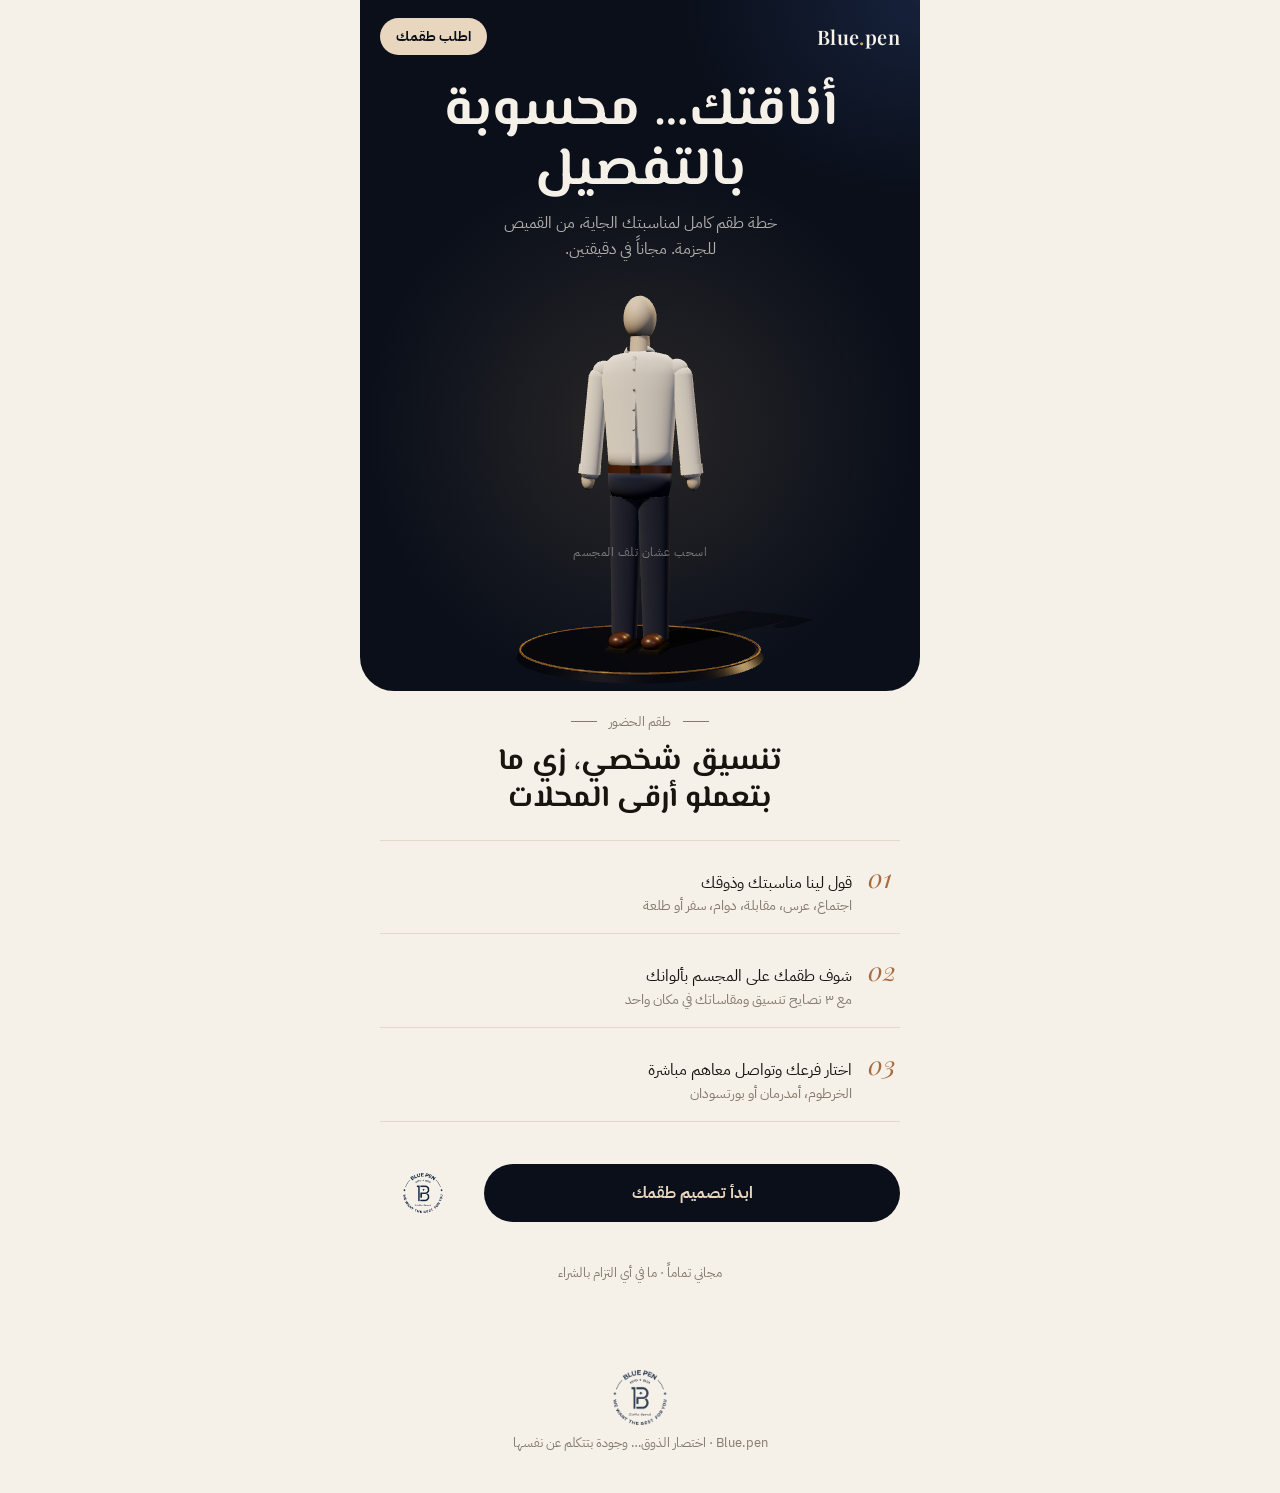
==== bluepen/index.html @ 659cc15a "bluepen: add «طقم الحضور» outfit-plan lead bot for Blue Pen Co-Authored-By: Claude Opus 5.5 <noreply" ====
<!doctype html>
<html lang="ar" dir="rtl">
<head>
<meta charset="utf-8">
<meta name="viewport" content="width=device-width,initial-scale=1,viewport-fit=cover">
<title>طقم الحضور من Blue.pen</title>
<meta name="description" content="خطة طقم كامل لمناسبتك من Blue.pen، مجاناً في دقيقتين">
<meta name="theme-color" content="#0A0F1A">
<style>
@font-face{font-family:'Messiri';font-weight:700;font-display:swap;src:url([data-uri]) format('woff2');unicode-range:U+0600-06FF,U+0750-077F,U+FB50-FDFF,U+FE70-FEFF,U+200C-200E,U+0660-0669}
@font-face{font-family:'Messiri';font-weight:700;font-display:swap;src:url([data-uri]) format('woff2');unicode-range:U+0000-00FF,U+2000-206F,U+20AC,U+2212}
@font-face{font-family:'Plex';font-weight:400;font-display:swap;src:url([data-uri]) format('woff2');unicode-range:U+0600-06FF,U+0750-077F,U+FB50-FDFF,U+FE70-FEFF,U+200C-200E,U+0660-0669}
@font-face{font-family:'Plex';font-weight:400;font-display:swap;src:url([data-uri]) format('woff2');unicode-range:U+0000-00FF,U+2000-206F,U+20AC,U+2212}
@font-face{font-family:'Plex';font-weight:700;font-display:swap;src:url([data-uri]) format('woff2');unicode-range:U+0600-06FF,U+0750-077F,U+FB50-FDFF,U+FE70-FEFF,U+200C-200E,U+0660-0669}
@font-face{font-family:'Plex';font-weight:700;font-display:swap;src:url([data-uri]) format('woff2');unicode-range:U+0000-00FF,U+2000-206F,U+20AC,U+2212}
@font-face{font-family:'Play';font-weight:400;font-display:swap;src:url([data-uri]) format('woff2');unicode-range:U+0000-00FF,U+2000-206F,U+20AC,U+2212}
@font-face{font-family:'Play';font-style:italic;font-weight:400;src:url([data-uri]) format('woff2')}
@font-face{font-family:'Play';font-weight:600;font-display:swap;src:url([data-uri]) format('woff2');unicode-range:U+0000-00FF,U+2000-206F,U+20AC,U+2212}
/* Layout: one centred column (max 560px). Dark midnight hero with a 3D mannequin breaking its bottom edge, ivory sections below. */
:root{
  --night:#0A0F1A; --night2:#121A2B; --ivory:#F5F0E8; --paper:#FBF8F3; --champ:#E9D6BF; --cognac:#A86B3D; --gold:#C8A46B;
  --text:#18140F; --muted:#857A6E; --line:#E3D9CB; --lineD:rgba(233,214,191,.16); --wa:#1E9E55;
  --disp:'Messiri','Play',serif; --latin:'Play',Georgia,serif; --body:'Plex',system-ui,sans-serif;
  color-scheme:light;
}
*{box-sizing:border-box;-webkit-tap-highlight-color:transparent}
html,body{margin:0;background:var(--ivory);color:var(--text);font-family:var(--body);font-size:16px;line-height:1.65}
body{min-height:100dvh}
button,input{font-family:inherit;color:inherit}
:focus-visible{outline:2px solid var(--gold);outline-offset:2px}
.wrap{max-width:560px;margin:0 auto;min-height:100dvh;background:var(--ivory);position:relative}
.gut{padding-left:max(20px,env(safe-area-inset-left,0px));padding-right:max(20px,env(safe-area-inset-right,0px))}
.wm{font-family:var(--latin);font-weight:600;letter-spacing:.4px;direction:ltr;display:inline-block}
.wm i{font-style:normal;color:var(--gold)}
.kick{font-family:var(--latin);font-size:11px;letter-spacing:5px;text-transform:uppercase;direction:ltr;color:var(--gold)}
.pill{border:0;border-radius:99px;padding:14px 26px;font-size:16px;font-weight:700;cursor:pointer;background:var(--champ);color:var(--night);transition:transform .15s,background .2s}
.pill:active{transform:scale(.98)}
.pill.dark{background:var(--night);color:var(--champ)}
.pill.line{background:transparent;border:1px solid currentColor}
.pill:disabled{opacity:.35}
/* landing */
.hero{background:var(--night);color:var(--ivory);border-radius:0 0 34px 34px;padding-top:calc(env(safe-area-inset-top,0px) + 18px);position:relative;overflow:visible;
  background-image:radial-gradient(70% 55% at 50% 62%,rgba(200,164,107,.16),transparent 70%),radial-gradient(60% 40% at 100% 0,#16213A,transparent 70%)}
.nav{display:flex;align-items:center;justify-content:space-between}
.nav .wm{font-size:20px;color:var(--ivory)}
.nav .pill{padding:8px 16px;font-size:13.5px}
.hero h1{font-family:var(--disp);font-weight:700;font-size:clamp(38px,11vw,54px);line-height:1.12;text-align:center;margin:26px 0 8px;text-wrap:balance}
.hero .sub{text-align:center;color:rgba(245,240,232,.7);margin:0 auto;max-width:30ch;font-size:15.5px}
.stage3d{height:430px;margin-bottom:-120px;position:relative}
.stage3d canvas{width:100%!important;height:100%!important;display:block;touch-action:pan-y}
.drag{position:absolute;bottom:128px;left:0;right:0;text-align:center;font-size:12px;color:rgba(245,240,232,.45);letter-spacing:.5px}
.after{padding-top:140px;padding-bottom:40px}
.lbl{display:flex;align-items:center;gap:12px;font-size:13px;color:var(--muted);justify-content:center}
.lbl::before,.lbl::after{content:"";width:26px;height:1px;background:currentColor}
.after h2{font-family:var(--disp);font-size:30px;line-height:1.25;text-align:center;margin:10px 0 22px;text-wrap:balance}
.steps{display:grid;gap:0;border-top:1px solid var(--line)}
.steps div{display:flex;gap:16px;align-items:baseline;padding:16px 2px;border-bottom:1px solid var(--line)}
.steps b{font-family:var(--latin);font-style:italic;font-weight:400;font-size:26px;color:var(--cognac);min-width:30px;direction:ltr}
.steps span{font-size:15.5px}
.steps small{display:block;color:var(--muted);font-size:13.5px}
.cta{display:flex;align-items:center;gap:18px;margin-top:28px}
.cta .pill{flex:1;padding:17px}
.badge{width:86px;height:86px;flex:none;position:relative}
.badge svg{width:100%;height:100%;animation:spin 24s linear infinite}
.badge img{position:absolute;inset:23px;width:40px;height:40px}
@keyframes spin{to{transform:rotate(360deg)}}
.branches-line{text-align:center;color:var(--muted);font-size:13px;margin-top:26px}
/* quiz */
.qtop{position:sticky;top:0;z-index:5;background:var(--ivory);padding-top:calc(env(safe-area-inset-top,0px) + 14px);padding-bottom:12px}
.qtop .row1{display:flex;justify-content:space-between;align-items:center}
.qtop .wm{font-size:18px}
.count{font-family:var(--latin);font-size:13px;color:var(--muted);direction:ltr;letter-spacing:1px}
.hair{height:1px;background:var(--line);margin-top:12px;position:relative}
.hair i{position:absolute;inset:0 0 0 auto;width:0;background:var(--night);transition:width .4s ease;height:1px}
.qbody{padding-top:26px;padding-bottom:150px;animation:in .35s ease}
@keyframes in{from{opacity:0;transform:translateY(10px)}to{opacity:1;transform:none}}
.stg{font-size:12.5px;letter-spacing:.5px;color:var(--cognac);font-weight:700}
.q{font-family:var(--disp);font-size:29px;line-height:1.3;margin:6px 0 6px;text-wrap:balance}
.hint{color:var(--muted);font-size:14.5px;margin:0 0 20px}
.opts{display:grid;gap:10px}
.opts.g2{grid-template-columns:1fr 1fr}
.opts.g3{grid-template-columns:repeat(3,1fr)}
.opt{background:var(--paper);border:1px solid var(--line);border-radius:14px;padding:15px 16px;text-align:right;font-size:16px;cursor:pointer;display:flex;align-items:center;gap:12px;min-height:56px;transition:background .15s,border-color .15s,color .15s}
.opt small{display:block;font-size:12.5px;color:var(--muted)}
.opt.c{justify-content:center;text-align:center;font-weight:600;padding:13px 8px;direction:ltr}
.opt.c.ar{direction:rtl}
.opt .chk{margin-inline-start:auto;width:18px;height:18px;border-radius:50%;border:1px solid var(--line);flex:none}
.opt.sel{background:var(--night);border-color:var(--night);color:var(--ivory)}
.opt.sel small{color:var(--champ)}
.opt.sel .chk{border-color:var(--gold);background:radial-gradient(circle,var(--gold) 45%,transparent 50%)}
.sw{width:26px;height:26px;border-radius:50%;box-shadow:inset 0 0 0 1px rgba(0,0,0,.12);flex:none}
.field{display:grid;gap:6px;margin-bottom:14px}
.field label{font-size:13.5px;color:var(--muted)}
input.t{width:100%;font-size:18px;padding:15px 16px;border-radius:14px;border:1px solid var(--line);background:var(--paper);outline:none}
input.t:focus{border-color:var(--night)}
input.t[dir=ltr]{text-align:left}
.err{color:#B3412B;font-size:13.5px;min-height:22px;margin-top:4px}
.skip{background:none;border:0;color:var(--muted);text-decoration:underline;font-size:14px;cursor:pointer;padding:6px 0}
.bar{position:fixed;bottom:0;left:0;right:0;z-index:6;background:linear-gradient(180deg,rgba(245,240,232,0),var(--ivory) 35%);padding-top:22px;padding-bottom:calc(16px + env(safe-area-inset-bottom,0px))}
.bar .in{max-width:520px;margin:0 auto;display:flex;gap:10px}
.bar .pill{flex:1}
.bar .back{flex:0 0 56px;padding:0;font-size:20px;background:transparent;border:1px solid var(--line);color:var(--text)}
/* result */
.rhero{background:var(--night);color:var(--ivory);border-radius:0 0 34px 34px;padding-top:calc(env(safe-area-inset-top,0px) + 18px);padding-bottom:26px;
  background-image:radial-gradient(70% 50% at 50% 55%,rgba(200,164,107,.16),transparent 70%)}
.rhero h2{font-family:var(--disp);font-size:31px;line-height:1.25;text-align:center;margin:18px 0 0;text-wrap:balance}
.rhero .for{text-align:center;color:rgba(245,240,232,.6);font-size:14px;margin-top:6px}
.rhero .stage3d{height:420px;margin:0}
.pal{display:flex;flex-wrap:wrap;justify-content:center;gap:8px}
.pal span{display:flex;align-items:center;gap:8px;border:1px solid var(--lineD);border-radius:99px;padding:5px 12px 5px 6px;font-size:13px;color:var(--champ)}
.pal .sw{width:18px;height:18px}
.sec{padding-top:30px}
.sec h3{font-family:var(--disp);font-size:22px;margin:0 0 12px;display:flex;align-items:baseline;gap:10px}
.sec h3 em{font-family:var(--latin);font-style:italic;font-weight:400;color:var(--cognac);font-size:18px;direction:ltr}
.tips{list-style:none;margin:0;padding:0;border-top:1px solid var(--line)}
.tips li{padding:14px 0;border-bottom:1px solid var(--line);font-size:15.5px}
.sizes{display:grid;grid-template-columns:repeat(3,1fr);border:1px solid var(--line);border-radius:16px;overflow:hidden;background:var(--paper)}
.sizes div{padding:14px 6px;text-align:center;font-size:12.5px;color:var(--muted)}
.sizes div+div{border-inline-start:1px solid var(--line)}
.sizes b{display:block;font-family:var(--latin);font-size:24px;color:var(--text);direction:ltr;font-weight:600}
.items .r{display:flex;align-items:center;gap:12px;padding:13px 0;border-bottom:1px solid var(--line)}
.items .nm{flex:1;min-width:0;font-weight:600}
.items .nm small{display:block;color:var(--muted);font-weight:400;font-size:13px}
.step{display:flex;align-items:center;gap:4px}
.step button{width:34px;height:34px;border-radius:50%;border:1px solid var(--line);background:var(--paper);font-size:18px;cursor:pointer;line-height:1}
.step output{min-width:26px;text-align:center;font-family:var(--latin);font-size:18px;font-weight:600}
.note{font-size:13.5px;color:var(--muted);margin-top:12px}
.br{display:grid;gap:12px}
.bcard{background:var(--night);color:var(--ivory);border-radius:22px;padding:20px;position:relative;overflow:hidden;
  background-image:radial-gradient(70% 90% at 0 100%,rgba(200,164,107,.13),transparent 70%)}
.bcard .tag{position:absolute;top:18px;left:18px;font-size:11.5px;color:var(--night);background:var(--champ);border-radius:99px;padding:2px 10px;font-weight:700}
.bcard .k{text-align:right;font-family:var(--latin);font-size:10.5px;letter-spacing:4px;color:var(--gold);direction:ltr;text-transform:uppercase}
.bcard h4{font-family:var(--disp);font-size:23px;margin:4px 0 2px}
.bcard p{margin:0 0 14px;color:rgba(245,240,232,.62);font-size:13.5px}
.bcard .acts{display:flex;gap:8px}
.bcard a{flex:1;text-align:center;text-decoration:none;border-radius:99px;padding:12px 10px;font-weight:700;font-size:14.5px}
.bcard a.w{background:var(--champ);color:var(--night)}
.bcard a.c{border:1px solid var(--lineD);color:var(--champ);flex:0 0 auto;padding:12px 18px;direction:ltr}
.saved{font-size:13px;color:var(--wa);text-align:center;margin-top:10px;min-height:20px}
.foot{text-align:center;padding:34px 0 40px;color:var(--muted);font-size:12.5px}
.foot img{width:54px;display:block;margin:0 auto 8px;opacity:.85}
@media (prefers-reduced-motion:reduce){.badge svg{animation:none}.qbody{animation:none}}
</style>
</head>
<body>
<div class="wrap" id="app"></div>
<div class="bar gut" id="bar" hidden><div class="in"><button class="pill back" id="back" aria-label="رجوع">→</button><button class="pill dark" id="next">التالي</button></div></div>
<script>console.warn('Scripts "build/three.js" and "build/three.min.js" are deprecated with r150+, and will be removed with r160. Please use ES Modules or alternatives: https://threejs.org/docs/index.html#manual/en/introduction/Installation'),
/**
 * @license
 * Copyright 2010-2023 Three.js Authors
 * SPDX-License-Identifier: MIT
 */
function(t,e){"object"==typeof exports&&"undefined"!=typeof module?e(exports):"function"==typeof define&&define.amd?define(["exports"],e):e((t="undefined"!=typeof globalThis?globalThis:t||self).THREE={})}(this,(function(t){"use strict";const e="160",n=1,i=2,r=3,s=0,a=1,o=100,l=204,c=205,h=0,u=1,d=2,p=0,m=1,f=2,g=3,_=4,v=5,x=6,y="attached",M="detached",S=300,b=301,T=302,E=303,w=304,A=306,R=1e3,C=1001,L=1002,P=1003,I=1004,U=1005,D=1006,N=1007,O=1008,F=1009,B=1012,z=1013,G=1014,H=1015,V=1016,k=1017,W=1018,X=1020,j=1023,q=1026,Y=1027,Z=1029,J=1031,K=1033,$=33776,Q=33777,tt=33778,et=33779,nt=35840,it=35841,rt=35842,st=35843,at=36196,ot=37492,lt=37496,ct=37808,ht=37809,ut=37810,dt=37811,pt=37812,mt=37813,ft=37814,gt=37815,_t=37816,vt=37817,xt=37818,yt=37819,Mt=37820,St=37821,bt=36492,Tt=36494,Et=36495,wt=36284,At=36285,Rt=36286,Ct=2300,Lt=2301,Pt=2302,It=2400,Ut=2401,Dt=2402,Nt=2500,Ot=2501,Ft=3e3,Bt=3001,zt="",Gt="srgb",Ht="srgb-linear",Vt="display-p3",kt="display-p3-linear",Wt="linear",Xt="srgb",jt="rec709",qt="p3",Yt=7680,Zt=35044,Jt="300 es",Kt=1035,$t=2e3,Qt=2001;class te{addEventListener(t,e){void 0===this._listeners&&(this._listeners={});const n=this._listeners;void 0===n[t]&&(n[t]=[]),-1===n[t].indexOf(e)&&n[t].push(e)}hasEventListener(t,e){if(void 0===this._listeners)return!1;const n=this._listeners;return void 0!==n[t]&&-1!==n[t].indexOf(e)}removeEventListener(t,e){if(void 0===this._listeners)return;const n=this._listeners[t];if(void 0!==n){const t=n.indexOf(e);-1!==t&&n.splice(t,1)}}dispatchEvent(t){if(void 0===this._listeners)return;const e=this._listeners[t.type];if(void 0!==e){t.target=this;const n=e.slice(0);for(let e=0,i=n.length;e<i;e++)n[e].call(this,t);t.target=null}}}const ee=["00","01","02","03","04","05","06","07","08","09","0a","0b","0c","0d","0e","0f","10","11","12","13","14","15","16","17","18","19","1a","1b","1c","1d","1e","1f","20","21","22","23","24","25","26","27","28","29","2a","2b","2c","2d","2e","2f","30","31","32","33","34","35","36","37","38","39","3a","3b","3c","3d","3e","3f","40","41","42","43","44","45","46","47","48","49","4a","4b","4c","4d","4e","4f","50","51","52","53","54","55","56","57","58","59","5a","5b","5c","5d","5e","5f","60","61","62","63","64","65","66","67","68","69","6a","6b","6c","6d","6e","6f","70","71","72","73","74","75","76","77","78","79","7a","7b","7c","7d","7e","7f","80","81","82","83","84","85","86","87","88","89","8a","8b","8c","8d","8e","8f","90","91","92","93","94","95","96","97","98","99","9a","9b","9c","9d","9e","9f","a0","a1","a2","a3","a4","a5","a6","a7","a8","a9","aa","ab","ac","ad","ae","af","b0","b1","b2","b3","b4","b5","b6","b7","b8","b9","ba","bb","bc","bd","be","bf","c0","c1","c2","c3","c4","c5","c6","c7","c8","c9","ca","cb","cc","cd","ce","cf","d0","d1","d2","d3","d4","d5","d6","d7","d8","d9","da","db","dc","dd","de","df","e0","e1","e2","e3","e4","e5","e6","e7","e8","e9","ea","eb","ec","ed","ee","ef","f0","f1","f2","f3","f4","f5","f6","f7","f8","f9","fa","fb","fc","fd","fe","ff"];let ne=1234567;const ie=Math.PI/180,re=180/Math.PI;function se(){const t=4294967295*Math.random()|0,e=4294967295*Math.random()|0,n=4294967295*Math.random()|0,i=4294967295*Math.random()|0;return(ee[255&t]+ee[t>>8&255]+ee[t>>16&255]+ee[t>>24&255]+"-"+ee[255&e]+ee[e>>8&255]+"-"+ee[e>>16&15|64]+ee[e>>24&255]+"-"+ee[63&n|128]+ee[n>>8&255]+"-"+ee[n>>16&255]+ee[n>>24&255]+ee[255&i]+ee[i>>8&255]+ee[i>>16&255]+ee[i>>24&255]).toLowerCase()}function ae(t,e,n){return Math.max(e,Math.min(n,t))}function oe(t,e){return(t%e+e)%e}function le(t,e,n){return(1-n)*t+n*e}function ce(t){return 0==(t&t-1)&&0!==t}function he(t){return Math.pow(2,Math.floor(Math.log(t)/Math.LN2))}function ue(t,e){switch(e.constructor){case Float32Array:return t;case Uint32Array:return t/4294967295;case Uint16Array:return t/65535;case Uint8Array:return t/255;case Int32Array:return Math.max(t/2147483647,-1);case Int16Array:return Math.max(t/32767,-1);case Int8Array:return Math.max(t/127,-1);default:throw new Error("Invalid component type.")}}function de(t,e){switch(e.constructor){case Float32Array:return t;case Uint32Array:return Math.round(4294967295*t);case Uint16Array:return Math.round(65535*t);case Uint8Array:return Math.round(255*t);case Int32Array:return Math.round(2147483647*t);case Int16Array:return Math.round(32767*t);case Int8Array:return Math.round(127*t);default:throw new Error("Invalid component type.")}}const pe={DEG2RAD:ie,RAD2DEG:re,generateUUID:se,clamp:ae,euclideanModulo:oe,mapLinear:function(t,e,n,i,r){return i+(t-e)*(r-i)/(n-e)},inverseLerp:function(t,e,n){return t!==e?(n-t)/(e-t):0},lerp:le,damp:function(t,e,n,i){return le(t,e,1-Math.exp(-n*i))},pingpong:function(t,e=1){return e-Math.abs(oe(t,2*e)-e)},smoothstep:function(t,e,n){return t<=e?0:t>=n?1:(t=(t-e)/(n-e))*t*(3-2*t)},smootherstep:function(t,e,n){return t<=e?0:t>=n?1:(t=(t-e)/(n-e))*t*t*(t*(6*t-15)+10)},randInt:function(t,e){return t+Math.floor(Math.random()*(e-t+1))},randFloat:function(t,e){return t+Math.random()*(e-t)},randFloatSpread:function(t){return t*(.5-Math.random())},seededRandom:function(t){void 0!==t&&(ne=t);let e=ne+=1831565813;return e=Math.imul(e^e>>>15,1|e),e^=e+Math.imul(e^e>>>7,61|e),((e^e>>>14)>>>0)/4294967296},degToRad:function(t){return t*ie},radToDeg:function(t){return t*re},isPowerOfTwo:ce,ceilPowerOfTwo:function(t){return Math.pow(2,Math.ceil(Math.log(t)/Math.LN2))},floorPowerOfTwo:he,setQuaternionFromProperEuler:function(t,e,n,i,r){const s=Math.cos,a=Math.sin,o=s(n/2),l=a(n/2),c=s((e+i)/2),h=a((e+i)/2),u=s((e-i)/2),d=a((e-i)/2),p=s((i-e)/2),m=a((i-e)/2);switch(r){case"XYX":t.set(o*h,l*u,l*d,o*c);break;case"YZY":t.set(l*d,o*h,l*u,o*c);break;case"ZXZ":t.set(l*u,l*d,o*h,o*c);break;case"XZX":t.set(o*h,l*m,l*p,o*c);break;case"YXY":t.set(l*p,o*h,l*m,o*c);break;case"ZYZ":t.set(l*m,l*p,o*h,o*c);break;default:console.warn("THREE.MathUtils: .setQuaternionFromProperEuler() encountered an unknown order: "+r)}},normalize:de,denormalize:ue};class me{constructor(t=0,e=0){me.prototype.isVector2=!0,this.x=t,this.y=e}get width(){return this.x}set width(t){this.x=t}get height(){return this.y}set height(t){this.y=t}set(t,e){return this.x=t,this.y=e,this}setScalar(t){return this.x=t,this.y=t,this}setX(t){return this.x=t,this}setY(t){return this.y=t,this}setComponent(t,e){switch(t){case 0:this.x=e;break;case 1:this.y=e;break;default:throw new Error("index is out of range: "+t)}return this}getComponent(t){switch(t){case 0:return this.x;case 1:return this.y;default:throw new Error("index is out of range: "+t)}}clone(){return new this.constructor(this.x,this.y)}copy(t){return this.x=t.x,this.y=t.y,this}add(t){return this.x+=t.x,this.y+=t.y,this}addScalar(t){return this.x+=t,this.y+=t,this}addVectors(t,e){return this.x=t.x+e.x,this.y=t.y+e.y,this}addScaledVector(t,e){return this.x+=t.x*e,this.y+=t.y*e,this}sub(t){return this.x-=t.x,this.y-=t.y,this}subScalar(t){return this.x-=t,this.y-=t,this}subVectors(t,e){return this.x=t.x-e.x,this.y=t.y-e.y,this}multiply(t){return this.x*=t.x,this.y*=t.y,this}multiplyScalar(t){return this.x*=t,this.y*=t,this}divide(t){return this.x/=t.x,this.y/=t.y,this}divideScalar(t){return this.multiplyScalar(1/t)}applyMatrix3(t){const e=this.x,n=this.y,i=t.elements;return this.x=i[0]*e+i[3]*n+i[6],this.y=i[1]*e+i[4]*n+i[7],this}min(t){return this.x=Math.min(this.x,t.x),this.y=Math.min(this.y,t.y),this}max(t){return this.x=Math.max(this.x,t.x),this.y=Math.max(this.y,t.y),this}clamp(t,e){return this.x=Math.max(t.x,Math.min(e.x,this.x)),this.y=Math.max(t.y,Math.min(e.y,this.y)),this}clampScalar(t,e){return this.x=Math.max(t,Math.min(e,this.x)),this.y=Math.max(t,Math.min(e,this.y)),this}clampLength(t,e){const n=this.length();return this.divideScalar(n||1).multiplyScalar(Math.max(t,Math.min(e,n)))}floor(){return this.x=Math.floor(this.x),this.y=Math.floor(this.y),this}ceil(){return this.x=Math.ceil(this.x),this.y=Math.ceil(this.y),this}round(){return this.x=Math.round(this.x),this.y=Math.round(this.y),this}roundToZero(){return this.x=Math.trunc(this.x),this.y=Math.trunc(this.y),this}negate(){return this.x=-this.x,this.y=-this.y,this}dot(t){return this.x*t.x+this.y*t.y}cross(t){return this.x*t.y-this.y*t.x}lengthSq(){return this.x*this.x+this.y*this.y}length(){return Math.sqrt(this.x*this.x+this.y*this.y)}manhattanLength(){return Math.abs(this.x)+Math.abs(this.y)}normalize(){return this.divideScalar(this.length()||1)}angle(){return Math.atan2(-this.y,-this.x)+Math.PI}angleTo(t){const e=Math.sqrt(this.lengthSq()*t.lengthSq());if(0===e)return Math.PI/2;const n=this.dot(t)/e;return Math.acos(ae(n,-1,1))}distanceTo(t){return Math.sqrt(this.distanceToSquared(t))}distanceToSquared(t){const e=this.x-t.x,n=this.y-t.y;return e*e+n*n}manhattanDistanceTo(t){return Math.abs(this.x-t.x)+Math.abs(this.y-t.y)}setLength(t){return this.normalize().multiplyScalar(t)}lerp(t,e){return this.x+=(t.x-this.x)*e,this.y+=(t.y-this.y)*e,this}lerpVectors(t,e,n){return this.x=t.x+(e.x-t.x)*n,this.y=t.y+(e.y-t.y)*n,this}equals(t){return t.x===this.x&&t.y===this.y}fromArray(t,e=0){return this.x=t[e],this.y=t[e+1],this}toArray(t=[],e=0){return t[e]=this.x,t[e+1]=this.y,t}fromBufferAttribute(t,e){return this.x=t.getX(e),this.y=t.getY(e),this}rotateAround(t,e){const n=Math.cos(e),i=Math.sin(e),r=this.x-t.x,s=this.y-t.y;return this.x=r*n-s*i+t.x,this.y=r*i+s*n+t.y,this}random(){return this.x=Math.random(),this.y=Math.random(),this}*[Symbol.iterator](){yield this.x,yield this.y}}class fe{constructor(t,e,n,i,r,s,a,o,l){fe.prototype.isMatrix3=!0,this.elements=[1,0,0,0,1,0,0,0,1],void 0!==t&&this.set(t,e,n,i,r,s,a,o,l)}set(t,e,n,i,r,s,a,o,l){const c=this.elements;return c[0]=t,c[1]=i,c[2]=a,c[3]=e,c[4]=r,c[5]=o,c[6]=n,c[7]=s,c[8]=l,this}identity(){return this.set(1,0,0,0,1,0,0,0,1),this}copy(t){const e=this.elements,n=t.elements;return e[0]=n[0],e[1]=n[1],e[2]=n[2],e[3]=n[3],e[4]=n[4],e[5]=n[5],e[6]=n[6],e[7]=n[7],e[8]=n[8],this}extractBasis(t,e,n){return t.setFromMatrix3Column(this,0),e.setFromMatrix3Column(this,1),n.setFromMatrix3Column(this,2),this}setFromMatrix4(t){const e=t.elements;return this.set(e[0],e[4],e[8],e[1],e[5],e[9],e[2],e[6],e[10]),this}multiply(t){return this.multiplyMatrices(this,t)}premultiply(t){return this.multiplyMatrices(t,this)}multiplyMatrices(t,e){const n=t.elements,i=e.elements,r=this.elements,s=n[0],a=n[3],o=n[6],l=n[1],c=n[4],h=n[7],u=n[2],d=n[5],p=n[8],m=i[0],f=i[3],g=i[6],_=i[1],v=i[4],x=i[7],y=i[2],M=i[5],S=i[8];return r[0]=s*m+a*_+o*y,r[3]=s*f+a*v+o*M,r[6]=s*g+a*x+o*S,r[1]=l*m+c*_+h*y,r[4]=l*f+c*v+h*M,r[7]=l*g+c*x+h*S,r[2]=u*m+d*_+p*y,r[5]=u*f+d*v+p*M,r[8]=u*g+d*x+p*S,this}multiplyScalar(t){const e=this.elements;return e[0]*=t,e[3]*=t,e[6]*=t,e[1]*=t,e[4]*=t,e[7]*=t,e[2]*=t,e[5]*=t,e[8]*=t,this}determinant(){const t=this.elements,e=t[0],n=t[1],i=t[2],r=t[3],s=t[4],a=t[5],o=t[6],l=t[7],c=t[8];return e*s*c-e*a*l-n*r*c+n*a*o+i*r*l-i*s*o}invert(){const t=this.elements,e=t[0],n=t[1],i=t[2],r=t[3],s=t[4],a=t[5],o=t[6],l=t[7],c=t[8],h=c*s-a*l,u=a*o-c*r,d=l*r-s*o,p=e*h+n*u+i*d;if(0===p)return this.set(0,0,0,0,0,0,0,0,0);const m=1/p;return t[0]=h*m,t[1]=(i*l-c*n)*m,t[2]=(a*n-i*s)*m,t[3]=u*m,t[4]=(c*e-i*o)*m,t[5]=(i*r-a*e)*m,t[6]=d*m,t[7]=(n*o-l*e)*m,t[8]=(s*e-n*r)*m,this}transpose(){let t;const e=this.elements;return t=e[1],e[1]=e[3],e[3]=t,t=e[2],e[2]=e[6],e[6]=t,t=e[5],e[5]=e[7],e[7]=t,this}getNormalMatrix(t){return this.setFromMatrix4(t).invert().transpose()}transposeIntoArray(t){const e=this.elements;return t[0]=e[0],t[1]=e[3],t[2]=e[6],t[3]=e[1],t[4]=e[4],t[5]=e[7],t[6]=e[2],t[7]=e[5],t[8]=e[8],this}setUvTransform(t,e,n,i,r,s,a){const o=Math.cos(r),l=Math.sin(r);return this.set(n*o,n*l,-n*(o*s+l*a)+s+t,-i*l,i*o,-i*(-l*s+o*a)+a+e,0,0,1),this}scale(t,e){return this.premultiply(ge.makeScale(t,e)),this}rotate(t){return this.premultiply(ge.makeRotation(-t)),this}translate(t,e){return this.premultiply(ge.makeTranslation(t,e)),this}makeTranslation(t,e){return t.isVector2?this.set(1,0,t.x,0,1,t.y,0,0,1):this.set(1,0,t,0,1,e,0,0,1),this}makeRotation(t){const e=Math.cos(t),n=Math.sin(t);return this.set(e,-n,0,n,e,0,0,0,1),this}makeScale(t,e){return this.set(t,0,0,0,e,0,0,0,1),this}equals(t){const e=this.elements,n=t.elements;for(let t=0;t<9;t++)if(e[t]!==n[t])return!1;return!0}fromArray(t,e=0){for(let n=0;n<9;n++)this.elements[n]=t[n+e];return this}toArray(t=[],e=0){const n=this.elements;return t[e]=n[0],t[e+1]=n[1],t[e+2]=n[2],t[e+3]=n[3],t[e+4]=n[4],t[e+5]=n[5],t[e+6]=n[6],t[e+7]=n[7],t[e+8]=n[8],t}clone(){return(new this.constructor).fromArray(this.elements)}}const ge=new fe;function _e(t){for(let e=t.length-1;e>=0;--e)if(t[e]>=65535)return!0;return!1}const ve={Int8Array:Int8Array,Uint8Array:Uint8Array,Uint8ClampedArray:Uint8ClampedArray,Int16Array:Int16Array,Uint16Array:Uint16Array,Int32Array:Int32Array,Uint32Array:Uint32Array,Float32Array:Float32Array,Float64Array:Float64Array};function xe(t,e){return new ve[t](e)}function ye(t){return document.createElementNS("http://www.w3.org/1999/xhtml",t)}function Me(){const t=ye("canvas");return t.style.display="block",t}const Se={};function be(t){t in Se||(Se[t]=!0,console.warn(t))}const Te=(new fe).set(.8224621,.177538,0,.0331941,.9668058,0,.0170827,.0723974,.9105199),Ee=(new fe).set(1.2249401,-.2249404,0,-.0420569,1.0420571,0,-.0196376,-.0786361,1.0982735),we={[Ht]:{transfer:Wt,primaries:jt,toReference:t=>t,fromReference:t=>t},[Gt]:{transfer:Xt,primaries:jt,toReference:t=>t.convertSRGBToLinear(),fromReference:t=>t.convertLinearToSRGB()},[kt]:{transfer:Wt,primaries:qt,toReference:t=>t.applyMatrix3(Ee),fromReference:t=>t.applyMatrix3(Te)},[Vt]:{transfer:Xt,primaries:qt,toReference:t=>t.convertSRGBToLinear().applyMatrix3(Ee),fromReference:t=>t.applyMatrix3(Te).convertLinearToSRGB()}},Ae=new Set([Ht,kt]),Re={enabled:!0,_workingColorSpace:Ht,get workingColorSpace(){return this._workingColorSpace},set workingColorSpace(t){if(!Ae.has(t))throw new Error(`Unsupported working color space, "${t}".`);this._workingColorSpace=t},convert:function(t,e,n){if(!1===this.enabled||e===n||!e||!n)return t;const i=we[e].toReference;return(0,we[n].fromReference)(i(t))},fromWorkingColorSpace:function(t,e){return this.convert(t,this._workingColorSpace,e)},toWorkingColorSpace:function(t,e){return this.convert(t,e,this._workingColorSpace)},getPrimaries:function(t){return we[t].primaries},getTransfer:function(t){return t===zt?Wt:we[t].transfer}};function Ce(t){return t<.04045?.0773993808*t:Math.pow(.9478672986*t+.0521327014,2.4)}function Le(t){return t<.0031308?12.92*t:1.055*Math.pow(t,.41666)-.055}let Pe;class Ie{static getDataURL(t){if(/^data:/i.test(t.src))return t.src;if("undefined"==typeof HTMLCanvasElement)return t.src;let e;if(t instanceof HTMLCanvasElement)e=t;else{void 0===Pe&&(Pe=ye("canvas")),Pe.width=t.width,Pe.height=t.height;const n=Pe.getContext("2d");t instanceof ImageData?n.putImageData(t,0,0):n.drawImage(t,0,0,t.width,t.height),e=Pe}return e.width>2048||e.height>2048?(console.warn("THREE.ImageUtils.getDataURL: Image converted to jpg for performance reasons",t),e.toDataURL("image/jpeg",.6)):e.toDataURL("image/png")}static sRGBToLinear(t){if("undefined"!=typeof HTMLImageElement&&t instanceof HTMLImageElement||"undefined"!=typeof HTMLCanvasElement&&t instanceof HTMLCanvasElement||"undefined"!=typeof ImageBitmap&&t instanceof ImageBitmap){const e=ye("canvas");e.width=t.width,e.height=t.height;const n=e.getContext("2d");n.drawImage(t,0,0,t.width,t.height);const i=n.getImageData(0,0,t.width,t.height),r=i.data;for(let t=0;t<r.length;t++)r[t]=255*Ce(r[t]/255);return n.putImageData(i,0,0),e}if(t.data){const e=t.data.slice(0);for(let t=0;t<e.length;t++)e instanceof Uint8Array||e instanceof Uint8ClampedArray?e[t]=Math.floor(255*Ce(e[t]/255)):e[t]=Ce(e[t]);return{data:e,width:t.width,height:t.height}}return console.warn("THREE.ImageUtils.sRGBToLinear(): Unsupported image type. No color space conversion applied."),t}}let Ue=0;class De{constructor(t=null){this.isSource=!0,Object.defineProperty(this,"id",{value:Ue++}),this.uuid=se(),this.data=t,this.version=0}set needsUpdate(t){!0===t&&this.version++}toJSON(t){const e=void 0===t||"string"==typeof t;if(!e&&void 0!==t.images[this.uuid])return t.images[this.uuid];const n={uuid:this.uuid,url:""},i=this.data;if(null!==i){let t;if(Array.isArray(i)){t=[];for(let e=0,n=i.length;e<n;e++)i[e].isDataTexture?t.push(Ne(i[e].image)):t.push(Ne(i[e]))}else t=Ne(i);n.url=t}return e||(t.images[this.uuid]=n),n}}function Ne(t){return"undefined"!=typeof HTMLImageElement&&t instanceof HTMLImageElement||"undefined"!=typeof HTMLCanvasElement&&t instanceof HTMLCanvasElement||"undefined"!=typeof ImageBitmap&&t instanceof ImageBitmap?Ie.getDataURL(t):t.data?{data:Array.from(t.data),width:t.width,height:t.height,type:t.data.constructor.name}:(console.warn("THREE.Texture: Unable to serialize Texture."),{})}let Oe=0;class Fe extends te{constructor(t=Fe.DEFAULT_IMAGE,e=Fe.DEFAULT_MAPPING,n=1001,i=1001,r=1006,s=1008,a=1023,o=1009,l=Fe.DEFAULT_ANISOTROPY,c=""){super(),this.isTexture=!0,Object.defineProperty(this,"id",{value:Oe++}),this.uuid=se(),this.name="",this.source=new De(t),this.mipmaps=[],this.mapping=e,this.channel=0,this.wrapS=n,this.wrapT=i,this.magFilter=r,this.minFilter=s,this.anisotropy=l,this.format=a,this.internalFormat=null,this.type=o,this.offset=new me(0,0),this.repeat=new me(1,1),this.center=new me(0,0),this.rotation=0,this.matrixAutoUpdate=!0,this.matrix=new fe,this.generateMipmaps=!0,this.premultiplyAlpha=!1,this.flipY=!0,this.unpackAlignment=4,"string"==typeof c?this.colorSpace=c:(be("THREE.Texture: Property .encoding has been replaced by .colorSpace."),this.colorSpace=c===Bt?Gt:zt),this.userData={},this.version=0,this.onUpdate=null,this.isRenderTargetTexture=!1,this.needsPMREMUpdate=!1}get image(){return this.source.data}set image(t=null){this.source.data=t}updateMatrix(){this.matrix.setUvTransform(this.offset.x,this.offset.y,this.repeat.x,this.repeat.y,this.rotation,this.center.x,this.center.y)}clone(){return(new this.constructor).copy(this)}copy(t){return this.name=t.name,this.source=t.source,this.mipmaps=t.mipmaps.slice(0),this.mapping=t.mapping,this.channel=t.channel,this.wrapS=t.wrapS,this.wrapT=t.wrapT,this.magFilter=t.magFilter,this.minFilter=t.minFilter,this.anisotropy=t.anisotropy,this.format=t.format,this.internalFormat=t.internalFormat,this.type=t.type,this.offset.copy(t.offset),this.repeat.copy(t.repeat),this.center.copy(t.center),this.rotation=t.rotation,this.matrixAutoUpdate=t.matrixAutoUpdate,this.matrix.copy(t.matrix),this.generateMipmaps=t.generateMipmaps,this.premultiplyAlpha=t.premultiplyAlpha,this.flipY=t.flipY,this.unpackAlignment=t.unpackAlignment,this.colorSpace=t.colorSpace,this.userData=JSON.parse(JSON.stringify(t.userData)),this.needsUpdate=!0,this}toJSON(t){const e=void 0===t||"string"==typeof t;if(!e&&void 0!==t.textures[this.uuid])return t.textures[this.uuid];const n={metadata:{version:4.6,type:"Texture",generator:"Texture.toJSON"},uuid:this.uuid,name:this.name,image:this.source.toJSON(t).uuid,mapping:this.mapping,channel:this.channel,repeat:[this.repeat.x,this.repeat.y],offset:[this.offset.x,this.offset.y],center:[this.center.x,this.center.y],rotation:this.rotation,wrap:[this.wrapS,this.wrapT],format:this.format,internalFormat:this.internalFormat,type:this.type,colorSpace:this.colorSpace,minFilter:this.minFilter,magFilter:this.magFilter,anisotropy:this.anisotropy,flipY:this.flipY,generateMipmaps:this.generateMipmaps,premultiplyAlpha:this.premultiplyAlpha,unpackAlignment:this.unpackAlignment};return Object.keys(this.userData).length>0&&(n.userData=this.userData),e||(t.textures[this.uuid]=n),n}dispose(){this.dispatchEvent({type:"dispose"})}transformUv(t){if(this.mapping!==S)return t;if(t.applyMatrix3(this.matrix),t.x<0||t.x>1)switch(this.wrapS){case R:t.x=t.x-Math.floor(t.x);break;case C:t.x=t.x<0?0:1;break;case L:1===Math.abs(Math.floor(t.x)%2)?t.x=Math.ceil(t.x)-t.x:t.x=t.x-Math.floor(t.x)}if(t.y<0||t.y>1)switch(this.wrapT){case R:t.y=t.y-Math.floor(t.y);break;case C:t.y=t.y<0?0:1;break;case L:1===Math.abs(Math.floor(t.y)%2)?t.y=Math.ceil(t.y)-t.y:t.y=t.y-Math.floor(t.y)}return this.flipY&&(t.y=1-t.y),t}set needsUpdate(t){!0===t&&(this.version++,this.source.needsUpdate=!0)}get encoding(){return be("THREE.Texture: Property .encoding has been replaced by .colorSpace."),this.colorSpace===Gt?Bt:Ft}set encoding(t){be("THREE.Texture: Property .encoding has been replaced by .colorSpace."),this.colorSpace=t===Bt?Gt:zt}}Fe.DEFAULT_IMAGE=null,Fe.DEFAULT_MAPPING=S,Fe.DEFAULT_ANISOTROPY=1;class Be{constructor(t=0,e=0,n=0,i=1){Be.prototype.isVector4=!0,this.x=t,this.y=e,this.z=n,this.w=i}get width(){return this.z}set width(t){this.z=t}get height(){return this.w}set height(t){this.w=t}set(t,e,n,i){return this.x=t,this.y=e,this.z=n,this.w=i,this}setScalar(t){return this.x=t,this.y=t,this.z=t,this.w=t,this}setX(t){return this.x=t,this}setY(t){return this.y=t,this}setZ(t){return this.z=t,this}setW(t){return this.w=t,this}setComponent(t,e){switch(t){case 0:this.x=e;break;case 1:this.y=e;break;case 2:this.z=e;break;case 3:this.w=e;break;default:throw new Error("index is out of range: "+t)}return this}getComponent(t){switch(t){case 0:return this.x;case 1:return this.y;case 2:return this.z;case 3:return this.w;default:throw new Error("index is out of range: "+t)}}clone(){return new this.constructor(this.x,this.y,this.z,this.w)}copy(t){return this.x=t.x,this.y=t.y,this.z=t.z,this.w=void 0!==t.w?t.w:1,this}add(t){return this.x+=t.x,this.y+=t.y,this.z+=t.z,this.w+=t.w,this}addScalar(t){return this.x+=t,this.y+=t,this.z+=t,this.w+=t,this}addVectors(t,e){return this.x=t.x+e.x,this.y=t.y+e.y,this.z=t.z+e.z,this.w=t.w+e.w,this}addScaledVector(t,e){return this.x+=t.x*e,this.y+=t.y*e,this.z+=t.z*e,this.w+=t.w*e,this}sub(t){return this.x-=t.x,this.y-=t.y,this.z-=t.z,this.w-=t.w,this}subScalar(t){return this.x-=t,this.y-=t,this.z-=t,this.w-=t,this}subVectors(t,e){return this.x=t.x-e.x,this.y=t.y-e.y,this.z=t.z-e.z,this.w=t.w-e.w,this}multiply(t){return this.x*=t.x,this.y*=t.y,this.z*=t.z,this.w*=t.w,this}multiplyScalar(t){return this.x*=t,this.y*=t,this.z*=t,this.w*=t,this}applyMatrix4(t){const e=this.x,n=this.y,i=this.z,r=this.w,s=t.elements;return this.x=s[0]*e+s[4]*n+s[8]*i+s[12]*r,this.y=s[1]*e+s[5]*n+s[9]*i+s[13]*r,this.z=s[2]*e+s[6]*n+s[10]*i+s[14]*r,this.w=s[3]*e+s[7]*n+s[11]*i+s[15]*r,this}divideScalar(t){return this.multiplyScalar(1/t)}setAxisAngleFromQuaternion(t){this.w=2*Math.acos(t.w);const e=Math.sqrt(1-t.w*t.w);return e<1e-4?(this.x=1,this.y=0,this.z=0):(this.x=t.x/e,this.y=t.y/e,this.z=t.z/e),this}setAxisAngleFromRotationMatrix(t){let e,n,i,r;const s=.01,a=.1,o=t.elements,l=o[0],c=o[4],h=o[8],u=o[1],d=o[5],p=o[9],m=o[2],f=o[6],g=o[10];if(Math.abs(c-u)<s&&Math.abs(h-m)<s&&Math.abs(p-f)<s){if(Math.abs(c+u)<a&&Math.abs(h+m)<a&&Math.abs(p+f)<a&&Math.abs(l+d+g-3)<a)return this.set(1,0,0,0),this;e=Math.PI;const t=(l+1)/2,o=(d+1)/2,_=(g+1)/2,v=(c+u)/4,x=(h+m)/4,y=(p+f)/4;return t>o&&t>_?t<s?(n=0,i=.707106781,r=.707106781):(n=Math.sqrt(t),i=v/n,r=x/n):o>_?o<s?(n=.707106781,i=0,r=.707106781):(i=Math.sqrt(o),n=v/i,r=y/i):_<s?(n=.707106781,i=.707106781,r=0):(r=Math.sqrt(_),n=x/r,i=y/r),this.set(n,i,r,e),this}let _=Math.sqrt((f-p)*(f-p)+(h-m)*(h-m)+(u-c)*(u-c));return Math.abs(_)<.001&&(_=1),this.x=(f-p)/_,this.y=(h-m)/_,this.z=(u-c)/_,this.w=Math.acos((l+d+g-1)/2),this}min(t){return this.x=Math.min(this.x,t.x),this.y=Math.min(this.y,t.y),this.z=Math.min(this.z,t.z),this.w=Math.min(this.w,t.w),this}max(t){return this.x=Math.max(this.x,t.x),this.y=Math.max(this.y,t.y),this.z=Math.max(this.z,t.z),this.w=Math.max(this.w,t.w),this}clamp(t,e){return this.x=Math.max(t.x,Math.min(e.x,this.x)),this.y=Math.max(t.y,Math.min(e.y,this.y)),this.z=Math.max(t.z,Math.min(e.z,this.z)),this.w=Math.max(t.w,Math.min(e.w,this.w)),this}clampScalar(t,e){return this.x=Math.max(t,Math.min(e,this.x)),this.y=Math.max(t,Math.min(e,this.y)),this.z=Math.max(t,Math.min(e,this.z)),this.w=Math.max(t,Math.min(e,this.w)),this}clampLength(t,e){const n=this.length();return this.divideScalar(n||1).multiplyScalar(Math.max(t,Math.min(e,n)))}floor(){return this.x=Math.floor(this.x),this.y=Math.floor(this.y),this.z=Math.floor(this.z),this.w=Math.floor(this.w),this}ceil(){return this.x=Math.ceil(this.x),this.y=Math.ceil(this.y),this.z=Math.ceil(this.z),this.w=Math.ceil(this.w),this}round(){return this.x=Math.round(this.x),this.y=Math.round(this.y),this.z=Math.round(this.z),this.w=Math.round(this.w),this}roundToZero(){return this.x=Math.trunc(this.x),this.y=Math.trunc(this.y),this.z=Math.trunc(this.z),this.w=Math.trunc(this.w),this}negate(){return this.x=-this.x,this.y=-this.y,this.z=-this.z,this.w=-this.w,this}dot(t){return this.x*t.x+this.y*t.y+this.z*t.z+this.w*t.w}lengthSq(){return this.x*this.x+this.y*this.y+this.z*this.z+this.w*this.w}length(){return Math.sqrt(this.x*this.x+this.y*this.y+this.z*this.z+this.w*this.w)}manhattanLength(){return Math.abs(this.x)+Math.abs(this.y)+Math.abs(this.z)+Math.abs(this.w)}normalize(){return this.divideScalar(this.length()||1)}setLength(t){return this.normalize().multiplyScalar(t)}lerp(t,e){return this.x+=(t.x-this.x)*e,this.y+=(t.y-this.y)*e,this.z+=(t.z-this.z)*e,this.w+=(t.w-this.w)*e,this}lerpVectors(t,e,n){return this.x=t.x+(e.x-t.x)*n,this.y=t.y+(e.y-t.y)*n,this.z=t.z+(e.z-t.z)*n,this.w=t.w+(e.w-t.w)*n,this}equals(t){return t.x===this.x&&t.y===this.y&&t.z===this.z&&t.w===this.w}fromArray(t,e=0){return this.x=t[e],this.y=t[e+1],this.z=t[e+2],this.w=t[e+3],this}toArray(t=[],e=0){return t[e]=this.x,t[e+1]=this.y,t[e+2]=this.z,t[e+3]=this.w,t}fromBufferAttribute(t,e){return this.x=t.getX(e),this.y=t.getY(e),this.z=t.getZ(e),this.w=t.getW(e),this}random(){return this.x=Math.random(),this.y=Math.random(),this.z=Math.random(),this.w=Math.random(),this}*[Symbol.iterator](){yield this.x,yield this.y,yield this.z,yield this.w}}class ze extends te{constructor(t=1,e=1,n={}){super(),this.isRenderTarget=!0,this.width=t,this.height=e,this.depth=1,this.scissor=new Be(0,0,t,e),this.scissorTest=!1,this.viewport=new Be(0,0,t,e);const i={width:t,height:e,depth:1};void 0!==n.encoding&&(be("THREE.WebGLRenderTarget: option.encoding has been replaced by option.colorSpace."),n.colorSpace=n.encoding===Bt?Gt:zt),n=Object.assign({generateMipmaps:!1,internalFormat:null,minFilter:D,depthBuffer:!0,stencilBuffer:!1,depthTexture:null,samples:0},n),this.texture=new Fe(i,n.mapping,n.wrapS,n.wrapT,n.magFilter,n.minFilter,n.format,n.type,n.anisotropy,n.colorSpace),this.texture.isRenderTargetTexture=!0,this.texture.flipY=!1,this.texture.generateMipmaps=n.generateMipmaps,this.texture.internalFormat=n.internalFormat,this.depthBuffer=n.depthBuffer,this.stencilBuffer=n.stencilBuffer,this.depthTexture=n.depthTexture,this.samples=n.samples}setSize(t,e,n=1){this.width===t&&this.height===e&&this.depth===n||(this.width=t,this.height=e,this.depth=n,this.texture.image.width=t,this.texture.image.height=e,this.texture.image.depth=n,this.dispose()),this.viewport.set(0,0,t,e),this.scissor.set(0,0,t,e)}clone(){return(new this.constructor).copy(this)}copy(t){this.width=t.width,this.height=t.height,this.depth=t.depth,this.scissor.copy(t.scissor),this.scissorTest=t.scissorTest,this.viewport.copy(t.viewport),this.texture=t.texture.clone(),this.texture.isRenderTargetTexture=!0;const e=Object.assign({},t.texture.image);return this.texture.source=new De(e),this.depthBuffer=t.depthBuffer,this.stencilBuffer=t.stencilBuffer,null!==t.depthTexture&&(this.depthTexture=t.depthTexture.clone()),this.samples=t.samples,this}dispose(){this.dispatchEvent({type:"dispose"})}}class Ge extends ze{constructor(t=1,e=1,n={}){super(t,e,n),this.isWebGLRenderTarget=!0}}class He extends Fe{constructor(t=null,e=1,n=1,i=1){super(null),this.isDataArrayTexture=!0,this.image={data:t,width:e,height:n,depth:i},this.magFilter=P,this.minFilter=P,this.wrapR=C,this.generateMipmaps=!1,this.flipY=!1,this.unpackAlignment=1}}class Ve extends Fe{constructor(t=null,e=1,n=1,i=1){super(null),this.isData3DTexture=!0,this.image={data:t,width:e,height:n,depth:i},this.magFilter=P,this.minFilter=P,this.wrapR=C,this.generateMipmaps=!1,this.flipY=!1,this.unpackAlignment=1}}class ke{constructor(t=0,e=0,n=0,i=1){this.isQuaternion=!0,this._x=t,this._y=e,this._z=n,this._w=i}static slerpFlat(t,e,n,i,r,s,a){let o=n[i+0],l=n[i+1],c=n[i+2],h=n[i+3];const u=r[s+0],d=r[s+1],p=r[s+2],m=r[s+3];if(0===a)return t[e+0]=o,t[e+1]=l,t[e+2]=c,void(t[e+3]=h);if(1===a)return t[e+0]=u,t[e+1]=d,t[e+2]=p,void(t[e+3]=m);if(h!==m||o!==u||l!==d||c!==p){let t=1-a;const e=o*u+l*d+c*p+h*m,n=e>=0?1:-1,i=1-e*e;if(i>Number.EPSILON){const r=Math.sqrt(i),s=Math.atan2(r,e*n);t=Math.sin(t*s)/r,a=Math.sin(a*s)/r}const r=a*n;if(o=o*t+u*r,l=l*t+d*r,c=c*t+p*r,h=h*t+m*r,t===1-a){const t=1/Math.sqrt(o*o+l*l+c*c+h*h);o*=t,l*=t,c*=t,h*=t}}t[e]=o,t[e+1]=l,t[e+2]=c,t[e+3]=h}static multiplyQuaternionsFlat(t,e,n,i,r,s){const a=n[i],o=n[i+1],l=n[i+2],c=n[i+3],h=r[s],u=r[s+1],d=r[s+2],p=r[s+3];return t[e]=a*p+c*h+o*d-l*u,t[e+1]=o*p+c*u+l*h-a*d,t[e+2]=l*p+c*d+a*u-o*h,t[e+3]=c*p-a*h-o*u-l*d,t}get x(){return this._x}set x(t){this._x=t,this._onChangeCallback()}get y(){return this._y}set y(t){this._y=t,this._onChangeCallback()}get z(){return this._z}set z(t){this._z=t,this._onChangeCallback()}get w(){return this._w}set w(t){this._w=t,this._onChangeCallback()}set(t,e,n,i){return this._x=t,this._y=e,this._z=n,this._w=i,this._onChangeCallback(),this}clone(){return new this.constructor(this._x,this._y,this._z,this._w)}copy(t){return this._x=t.x,this._y=t.y,this._z=t.z,this._w=t.w,this._onChangeCallback(),this}setFromEuler(t,e=!0){const n=t._x,i=t._y,r=t._z,s=t._order,a=Math.cos,o=Math.sin,l=a(n/2),c=a(i/2),h=a(r/2),u=o(n/2),d=o(i/2),p=o(r/2);switch(s){case"XYZ":this._x=u*c*h+l*d*p,this._y=l*d*h-u*c*p,this._z=l*c*p+u*d*h,this._w=l*c*h-u*d*p;break;case"YXZ":this._x=u*c*h+l*d*p,this._y=l*d*h-u*c*p,this._z=l*c*p-u*d*h,this._w=l*c*h+u*d*p;break;case"ZXY":this._x=u*c*h-l*d*p,this._y=l*d*h+u*c*p,this._z=l*c*p+u*d*h,this._w=l*c*h-u*d*p;break;case"ZYX":this._x=u*c*h-l*d*p,this._y=l*d*h+u*c*p,this._z=l*c*p-u*d*h,this._w=l*c*h+u*d*p;break;case"YZX":this._x=u*c*h+l*d*p,this._y=l*d*h+u*c*p,this._z=l*c*p-u*d*h,this._w=l*c*h-u*d*p;break;case"XZY":this._x=u*c*h-l*d*p,this._y=l*d*h-u*c*p,this._z=l*c*p+u*d*h,this._w=l*c*h+u*d*p;break;default:console.warn("THREE.Quaternion: .setFromEuler() encountered an unknown order: "+s)}return!0===e&&this._onChangeCallback(),this}setFromAxisAngle(t,e){const n=e/2,i=Math.sin(n);return this._x=t.x*i,this._y=t.y*i,this._z=t.z*i,this._w=Math.cos(n),this._onChangeCallback(),this}setFromRotationMatrix(t){const e=t.elements,n=e[0],i=e[4],r=e[8],s=e[1],a=e[5],o=e[9],l=e[2],c=e[6],h=e[10],u=n+a+h;if(u>0){const t=.5/Math.sqrt(u+1);this._w=.25/t,this._x=(c-o)*t,this._y=(r-l)*t,this._z=(s-i)*t}else if(n>a&&n>h){const t=2*Math.sqrt(1+n-a-h);this._w=(c-o)/t,this._x=.25*t,this._y=(i+s)/t,this._z=(r+l)/t}else if(a>h){const t=2*Math.sqrt(1+a-n-h);this._w=(r-l)/t,this._x=(i+s)/t,this._y=.25*t,this._z=(o+c)/t}else{const t=2*Math.sqrt(1+h-n-a);this._w=(s-i)/t,this._x=(r+l)/t,this._y=(o+c)/t,this._z=.25*t}return this._onChangeCallback(),this}setFromUnitVectors(t,e){let n=t.dot(e)+1;return n<Number.EPSILON?(n=0,Math.abs(t.x)>Math.abs(t.z)?(this._x=-t.y,this._y=t.x,this._z=0,this._w=n):(this._x=0,this._y=-t.z,this._z=t.y,this._w=n)):(this._x=t.y*e.z-t.z*e.y,this._y=t.z*e.x-t.x*e.z,this._z=t.x*e.y-t.y*e.x,this._w=n),this.normalize()}angleTo(t){return 2*Math.acos(Math.abs(ae(this.dot(t),-1,1)))}rotateTowards(t,e){const n=this.angleTo(t);if(0===n)return this;const i=Math.min(1,e/n);return this.slerp(t,i),this}identity(){return this.set(0,0,0,1)}invert(){return this.conjugate()}conjugate(){return this._x*=-1,this._y*=-1,this._z*=-1,this._onChangeCallback(),this}dot(t){return this._x*t._x+this._y*t._y+this._z*t._z+this._w*t._w}lengthSq(){return this._x*this._x+this._y*this._y+this._z*this._z+this._w*this._w}length(){return Math.sqrt(this._x*this._x+this._y*this._y+this._z*this._z+this._w*this._w)}normalize(){let t=this.length();return 0===t?(this._x=0,this._y=0,this._z=0,this._w=1):(t=1/t,this._x=this._x*t,this._y=this._y*t,this._z=this._z*t,this._w=this._w*t),this._onChangeCallback(),this}multiply(t){return this.multiplyQuaternions(this,t)}premultiply(t){return this.multiplyQuaternions(t,this)}multiplyQuaternions(t,e){const n=t._x,i=t._y,r=t._z,s=t._w,a=e._x,o=e._y,l=e._z,c=e._w;return this._x=n*c+s*a+i*l-r*o,this._y=i*c+s*o+r*a-n*l,this._z=r*c+s*l+n*o-i*a,this._w=s*c-n*a-i*o-r*l,this._onChangeCallback(),this}slerp(t,e){if(0===e)return this;if(1===e)return this.copy(t);const n=this._x,i=this._y,r=this._z,s=this._w;let a=s*t._w+n*t._x+i*t._y+r*t._z;if(a<0?(this._w=-t._w,this._x=-t._x,this._y=-t._y,this._z=-t._z,a=-a):this.copy(t),a>=1)return this._w=s,this._x=n,this._y=i,this._z=r,this;const o=1-a*a;if(o<=Number.EPSILON){const t=1-e;return this._w=t*s+e*this._w,this._x=t*n+e*this._x,this._y=t*i+e*this._y,this._z=t*r+e*this._z,this.normalize(),this}const l=Math.sqrt(o),c=Math.atan2(l,a),h=Math.sin((1-e)*c)/l,u=Math.sin(e*c)/l;return this._w=s*h+this._w*u,this._x=n*h+this._x*u,this._y=i*h+this._y*u,this._z=r*h+this._z*u,this._onChangeCallback(),this}slerpQuaternions(t,e,n){return this.copy(t).slerp(e,n)}random(){const t=Math.random(),e=Math.sqrt(1-t),n=Math.sqrt(t),i=2*Math.PI*Math.random(),r=2*Math.PI*Math.random();return this.set(e*Math.cos(i),n*Math.sin(r),n*Math.cos(r),e*Math.sin(i))}equals(t){return t._x===this._x&&t._y===this._y&&t._z===this._z&&t._w===this._w}fromArray(t,e=0){return this._x=t[e],this._y=t[e+1],this._z=t[e+2],this._w=t[e+3],this._onChangeCallback(),this}toArray(t=[],e=0){return t[e]=this._x,t[e+1]=this._y,t[e+2]=this._z,t[e+3]=this._w,t}fromBufferAttribute(t,e){return this._x=t.getX(e),this._y=t.getY(e),this._z=t.getZ(e),this._w=t.getW(e),this._onChangeCallback(),this}toJSON(){return this.toArray()}_onChange(t){return this._onChangeCallback=t,this}_onChangeCallback(){}*[Symbol.iterator](){yield this._x,yield this._y,yield this._z,yield this._w}}class We{constructor(t=0,e=0,n=0){We.prototype.isVector3=!0,this.x=t,this.y=e,this.z=n}set(t,e,n){return void 0===n&&(n=this.z),this.x=t,this.y=e,this.z=n,this}setScalar(t){return this.x=t,this.y=t,this.z=t,this}setX(t){return this.x=t,this}setY(t){return this.y=t,this}setZ(t){return this.z=t,this}setComponent(t,e){switch(t){case 0:this.x=e;break;case 1:this.y=e;break;case 2:this.z=e;break;default:throw new Error("index is out of range: "+t)}return this}getComponent(t){switch(t){case 0:return this.x;case 1:return this.y;case 2:return this.z;default:throw new Error("index is out of range: "+t)}}clone(){return new this.constructor(this.x,this.y,this.z)}copy(t){return this.x=t.x,this.y=t.y,this.z=t.z,this}add(t){return this.x+=t.x,this.y+=t.y,this.z+=t.z,this}addScalar(t){return this.x+=t,this.y+=t,this.z+=t,this}addVectors(t,e){return this.x=t.x+e.x,this.y=t.y+e.y,this.z=t.z+e.z,this}addScaledVector(t,e){return this.x+=t.x*e,this.y+=t.y*e,this.z+=t.z*e,this}sub(t){return this.x-=t.x,this.y-=t.y,this.z-=t.z,this}subScalar(t){return this.x-=t,this.y-=t,this.z-=t,this}subVectors(t,e){return this.x=t.x-e.x,this.y=t.y-e.y,this.z=t.z-e.z,this}multiply(t){return this.x*=t.x,this.y*=t.y,this.z*=t.z,this}multiplyScalar(t){return this.x*=t,this.y*=t,this.z*=t,this}multiplyVectors(t,e){return this.x=t.x*e.x,this.y=t.y*e.y,this.z=t.z*e.z,this}applyEuler(t){return this.applyQuaternion(je.setFromEuler(t))}applyAxisAngle(t,e){return this.applyQuaternion(je.setFromAxisAngle(t,e))}applyMatrix3(t){const e=this.x,n=this.y,i=this.z,r=t.elements;return this.x=r[0]*e+r[3]*n+r[6]*i,this.y=r[1]*e+r[4]*n+r[7]*i,this.z=r[2]*e+r[5]*n+r[8]*i,this}applyNormalMatrix(t){return this.applyMatrix3(t).normalize()}applyMatrix4(t){const e=this.x,n=this.y,i=this.z,r=t.elements,s=1/(r[3]*e+r[7]*n+r[11]*i+r[15]);return this.x=(r[0]*e+r[4]*n+r[8]*i+r[12])*s,this.y=(r[1]*e+r[5]*n+r[9]*i+r[13])*s,this.z=(r[2]*e+r[6]*n+r[10]*i+r[14])*s,this}applyQuaternion(t){const e=this.x,n=this.y,i=this.z,r=t.x,s=t.y,a=t.z,o=t.w,l=2*(s*i-a*n),c=2*(a*e-r*i),h=2*(r*n-s*e);return this.x=e+o*l+s*h-a*c,this.y=n+o*c+a*l-r*h,this.z=i+o*h+r*c-s*l,this}project(t){return this.applyMatrix4(t.matrixWorldInverse).applyMatrix4(t.projectionMatrix)}unproject(t){return this.applyMatrix4(t.projectionMatrixInverse).applyMatrix4(t.matrixWorld)}transformDirection(t){const e=this.x,n=this.y,i=this.z,r=t.elements;return this.x=r[0]*e+r[4]*n+r[8]*i,this.y=r[1]*e+r[5]*n+r[9]*i,this.z=r[2]*e+r[6]*n+r[10]*i,this.normalize()}divide(t){return this.x/=t.x,this.y/=t.y,this.z/=t.z,this}divideScalar(t){return this.multiplyScalar(1/t)}min(t){return this.x=Math.min(this.x,t.x),this.y=Math.min(this.y,t.y),this.z=Math.min(this.z,t.z),this}max(t){return this.x=Math.max(this.x,t.x),this.y=Math.max(this.y,t.y),this.z=Math.max(this.z,t.z),this}clamp(t,e){return this.x=Math.max(t.x,Math.min(e.x,this.x)),this.y=Math.max(t.y,Math.min(e.y,this.y)),this.z=Math.max(t.z,Math.min(e.z,this.z)),this}clampScalar(t,e){return this.x=Math.max(t,Math.min(e,this.x)),this.y=Math.max(t,Math.min(e,this.y)),this.z=Math.max(t,Math.min(e,this.z)),this}clampLength(t,e){const n=this.length();return this.divideScalar(n||1).multiplyScalar(Math.max(t,Math.min(e,n)))}floor(){return this.x=Math.floor(this.x),this.y=Math.floor(this.y),this.z=Math.floor(this.z),this}ceil(){return this.x=Math.ceil(this.x),this.y=Math.ceil(this.y),this.z=Math.ceil(this.z),this}round(){return this.x=Math.round(this.x),this.y=Math.round(this.y),this.z=Math.round(this.z),this}roundToZero(){return this.x=Math.trunc(this.x),this.y=Math.trunc(this.y),this.z=Math.trunc(this.z),this}negate(){return this.x=-this.x,this.y=-this.y,this.z=-this.z,this}dot(t){return this.x*t.x+this.y*t.y+this.z*t.z}lengthSq(){return this.x*this.x+this.y*this.y+this.z*this.z}length(){return Math.sqrt(this.x*this.x+this.y*this.y+this.z*this.z)}manhattanLength(){return Math.abs(this.x)+Math.abs(this.y)+Math.abs(this.z)}normalize(){return this.divideScalar(this.length()||1)}setLength(t){return this.normalize().multiplyScalar(t)}lerp(t,e){return this.x+=(t.x-this.x)*e,this.y+=(t.y-this.y)*e,this.z+=(t.z-this.z)*e,this}lerpVectors(t,e,n){return this.x=t.x+(e.x-t.x)*n,this.y=t.y+(e.y-t.y)*n,this.z=t.z+(e.z-t.z)*n,this}cross(t){return this.crossVectors(this,t)}crossVectors(t,e){const n=t.x,i=t.y,r=t.z,s=e.x,a=e.y,o=e.z;return this.x=i*o-r*a,this.y=r*s-n*o,this.z=n*a-i*s,this}projectOnVector(t){const e=t.lengthSq();if(0===e)return this.set(0,0,0);const n=t.dot(this)/e;return this.copy(t).multiplyScalar(n)}projectOnPlane(t){return Xe.copy(this).projectOnVector(t),this.sub(Xe)}reflect(t){return this.sub(Xe.copy(t).multiplyScalar(2*this.dot(t)))}angleTo(t){const e=Math.sqrt(this.lengthSq()*t.lengthSq());if(0===e)return Math.PI/2;const n=this.dot(t)/e;return Math.acos(ae(n,-1,1))}distanceTo(t){return Math.sqrt(this.distanceToSquared(t))}distanceToSquared(t){const e=this.x-t.x,n=this.y-t.y,i=this.z-t.z;return e*e+n*n+i*i}manhattanDistanceTo(t){return Math.abs(this.x-t.x)+Math.abs(this.y-t.y)+Math.abs(this.z-t.z)}setFromSpherical(t){return this.setFromSphericalCoords(t.radius,t.phi,t.theta)}setFromSphericalCoords(t,e,n){const i=Math.sin(e)*t;return this.x=i*Math.sin(n),this.y=Math.cos(e)*t,this.z=i*Math.cos(n),this}setFromCylindrical(t){return this.setFromCylindricalCoords(t.radius,t.theta,t.y)}setFromCylindricalCoords(t,e,n){return this.x=t*Math.sin(e),this.y=n,this.z=t*Math.cos(e),this}setFromMatrixPosition(t){const e=t.elements;return this.x=e[12],this.y=e[13],this.z=e[14],this}setFromMatrixScale(t){const e=this.setFromMatrixColumn(t,0).length(),n=this.setFromMatrixColumn(t,1).length(),i=this.setFromMatrixColumn(t,2).length();return this.x=e,this.y=n,this.z=i,this}setFromMatrixColumn(t,e){return this.fromArray(t.elements,4*e)}setFromMatrix3Column(t,e){return this.fromArray(t.elements,3*e)}setFromEuler(t){return this.x=t._x,this.y=t._y,this.z=t._z,this}setFromColor(t){return this.x=t.r,this.y=t.g,this.z=t.b,this}equals(t){return t.x===this.x&&t.y===this.y&&t.z===this.z}fromArray(t,e=0){return this.x=t[e],this.y=t[e+1],this.z=t[e+2],this}toArray(t=[],e=0){return t[e]=this.x,t[e+1]=this.y,t[e+2]=this.z,t}fromBufferAttribute(t,e){return this.x=t.getX(e),this.y=t.getY(e),this.z=t.getZ(e),this}random(){return this.x=Math.random(),this.y=Math.random(),this.z=Math.random(),this}randomDirection(){const t=2*(Math.random()-.5),e=Math.random()*Math.PI*2,n=Math.sqrt(1-t**2);return this.x=n*Math.cos(e),this.y=n*Math.sin(e),this.z=t,this}*[Symbol.iterator](){yield this.x,yield this.y,yield this.z}}const Xe=new We,je=new ke;class qe{constructor(t=new We(1/0,1/0,1/0),e=new We(-1/0,-1/0,-1/0)){this.isBox3=!0,this.min=t,this.max=e}set(t,e){return this.min.copy(t),this.max.copy(e),this}setFromArray(t){this.makeEmpty();for(let e=0,n=t.length;e<n;e+=3)this.expandByPoint(Ze.fromArray(t,e));return this}setFromBufferAttribute(t){this.makeEmpty();for(let e=0,n=t.count;e<n;e++)this.expandByPoint(Ze.fromBufferAttribute(t,e));return this}setFromPoints(t){this.makeEmpty();for(let e=0,n=t.length;e<n;e++)this.expandByPoint(t[e]);return this}setFromCenterAndSize(t,e){const n=Ze.copy(e).multiplyScalar(.5);return this.min.copy(t).sub(n),this.max.copy(t).add(n),this}setFromObject(t,e=!1){return this.makeEmpty(),this.expandByObject(t,e)}clone(){return(new this.constructor).copy(this)}copy(t){return this.min.copy(t.min),this.max.copy(t.max),this}makeEmpty(){return this.min.x=this.min.y=this.min.z=1/0,this.max.x=this.max.y=this.max.z=-1/0,this}isEmpty(){return this.max.x<this.min.x||this.max.y<this.min.y||this.max.z<this.min.z}getCenter(t){return this.isEmpty()?t.set(0,0,0):t.addVectors(this.min,this.max).multiplyScalar(.5)}getSize(t){return this.isEmpty()?t.set(0,0,0):t.subVectors(this.max,this.min)}expandByPoint(t){return this.min.min(t),this.max.max(t),this}expandByVector(t){return this.min.sub(t),this.max.add(t),this}expandByScalar(t){return this.min.addScalar(-t),this.max.addScalar(t),this}expandByObject(t,e=!1){t.updateWorldMatrix(!1,!1);const n=t.geometry;if(void 0!==n){const i=n.getAttribute("position");if(!0===e&&void 0!==i&&!0!==t.isInstancedMesh)for(let e=0,n=i.count;e<n;e++)!0===t.isMesh?t.getVertexPosition(e,Ze):Ze.fromBufferAttribute(i,e),Ze.applyMatrix4(t.matrixWorld),this.expandByPoint(Ze);else void 0!==t.boundingBox?(null===t.boundingBox&&t.computeBoundingBox(),Je.copy(t.boundingBox)):(null===n.boundingBox&&n.computeBoundingBox(),Je.copy(n.boundingBox)),Je.applyMatrix4(t.matrixWorld),this.union(Je)}const i=t.children;for(let t=0,n=i.length;t<n;t++)this.expandByObject(i[t],e);return this}containsPoint(t){return!(t.x<this.min.x||t.x>this.max.x||t.y<this.min.y||t.y>this.max.y||t.z<this.min.z||t.z>this.max.z)}containsBox(t){return this.min.x<=t.min.x&&t.max.x<=this.max.x&&this.min.y<=t.min.y&&t.max.y<=this.max.y&&this.min.z<=t.min.z&&t.max.z<=this.max.z}getParameter(t,e){return e.set((t.x-this.min.x)/(this.max.x-this.min.x),(t.y-this.min.y)/(this.max.y-this.min.y),(t.z-this.min.z)/(this.max.z-this.min.z))}intersectsBox(t){return!(t.max.x<this.min.x||t.min.x>this.max.x||t.max.y<this.min.y||t.min.y>this.max.y||t.max.z<this.min.z||t.min.z>this.max.z)}intersectsSphere(t){return this.clampPoint(t.center,Ze),Ze.distanceToSquared(t.center)<=t.radius*t.radius}intersectsPlane(t){let e,n;return t.normal.x>0?(e=t.normal.x*this.min.x,n=t.normal.x*this.max.x):(e=t.normal.x*this.max.x,n=t.normal.x*this.min.x),t.normal.y>0?(e+=t.normal.y*this.min.y,n+=t.normal.y*this.max.y):(e+=t.normal.y*this.max.y,n+=t.normal.y*this.min.y),t.normal.z>0?(e+=t.normal.z*this.min.z,n+=t.normal.z*this.max.z):(e+=t.normal.z*this.max.z,n+=t.normal.z*this.min.z),e<=-t.constant&&n>=-t.constant}intersectsTriangle(t){if(this.isEmpty())return!1;this.getCenter(rn),sn.subVectors(this.max,rn),Ke.subVectors(t.a,rn),$e.subVectors(t.b,rn),Qe.subVectors(t.c,rn),tn.subVectors($e,Ke),en.subVectors(Qe,$e),nn.subVectors(Ke,Qe);let e=[0,-tn.z,tn.y,0,-en.z,en.y,0,-nn.z,nn.y,tn.z,0,-tn.x,en.z,0,-en.x,nn.z,0,-nn.x,-tn.y,tn.x,0,-en.y,en.x,0,-nn.y,nn.x,0];return!!ln(e,Ke,$e,Qe,sn)&&(e=[1,0,0,0,1,0,0,0,1],!!ln(e,Ke,$e,Qe,sn)&&(an.crossVectors(tn,en),e=[an.x,an.y,an.z],ln(e,Ke,$e,Qe,sn)))}clampPoint(t,e){return e.copy(t).clamp(this.min,this.max)}distanceToPoint(t){return this.clampPoint(t,Ze).distanceTo(t)}getBoundingSphere(t){return this.isEmpty()?t.makeEmpty():(this.getCenter(t.center),t.radius=.5*this.getSize(Ze).length()),t}intersect(t){return this.min.max(t.min),this.max.min(t.max),this.isEmpty()&&this.makeEmpty(),this}union(t){return this.min.min(t.min),this.max.max(t.max),this}applyMatrix4(t){return this.isEmpty()||(Ye[0].set(this.min.x,this.min.y,this.min.z).applyMatrix4(t),Ye[1].set(this.min.x,this.min.y,this.max.z).applyMatrix4(t),Ye[2].set(this.min.x,this.max.y,this.min.z).applyMatrix4(t),Ye[3].set(this.min.x,this.max.y,this.max.z).applyMatrix4(t),Ye[4].set(this.max.x,this.min.y,this.min.z).applyMatrix4(t),Ye[5].set(this.max.x,this.min.y,this.max.z).applyMatrix4(t),Ye[6].set(this.max.x,this.max.y,this.min.z).applyMatrix4(t),Ye[7].set(this.max.x,this.max.y,this.max.z).applyMatrix4(t),this.setFromPoints(Ye)),this}translate(t){return this.min.add(t),this.max.add(t),this}equals(t){return t.min.equals(this.min)&&t.max.equals(this.max)}}const Ye=[new We,new We,new We,new We,new We,new We,new We,new We],Ze=new We,Je=new qe,Ke=new We,$e=new We,Qe=new We,tn=new We,en=new We,nn=new We,rn=new We,sn=new We,an=new We,on=new We;function ln(t,e,n,i,r){for(let s=0,a=t.length-3;s<=a;s+=3){on.fromArray(t,s);const a=r.x*Math.abs(on.x)+r.y*Math.abs(on.y)+r.z*Math.abs(on.z),o=e.dot(on),l=n.dot(on),c=i.dot(on);if(Math.max(-Math.max(o,l,c),Math.min(o,l,c))>a)return!1}return!0}const cn=new qe,hn=new We,un=new We;class dn{constructor(t=new We,e=-1){this.isSphere=!0,this.center=t,this.radius=e}set(t,e){return this.center.copy(t),this.radius=e,this}setFromPoints(t,e){const n=this.center;void 0!==e?n.copy(e):cn.setFromPoints(t).getCenter(n);let i=0;for(let e=0,r=t.length;e<r;e++)i=Math.max(i,n.distanceToSquared(t[e]));return this.radius=Math.sqrt(i),this}copy(t){return this.center.copy(t.center),this.radius=t.radius,this}isEmpty(){return this.radius<0}makeEmpty(){return this.center.set(0,0,0),this.radius=-1,this}containsPoint(t){return t.distanceToSquared(this.center)<=this.radius*this.radius}distanceToPoint(t){return t.distanceTo(this.center)-this.radius}intersectsSphere(t){const e=this.radius+t.radius;return t.center.distanceToSquared(this.center)<=e*e}intersectsBox(t){return t.intersectsSphere(this)}intersectsPlane(t){return Math.abs(t.distanceToPoint(this.center))<=this.radius}clampPoint(t,e){const n=this.center.distanceToSquared(t);return e.copy(t),n>this.radius*this.radius&&(e.sub(this.center).normalize(),e.multiplyScalar(this.radius).add(this.center)),e}getBoundingBox(t){return this.isEmpty()?(t.makeEmpty(),t):(t.set(this.center,this.center),t.expandByScalar(this.radius),t)}applyMatrix4(t){return this.center.applyMatrix4(t),this.radius=this.radius*t.getMaxScaleOnAxis(),this}translate(t){return this.center.add(t),this}expandByPoint(t){if(this.isEmpty())return this.center.copy(t),this.radius=0,this;hn.subVectors(t,this.center);const e=hn.lengthSq();if(e>this.radius*this.radius){const t=Math.sqrt(e),n=.5*(t-this.radius);this.center.addScaledVector(hn,n/t),this.radius+=n}return this}union(t){return t.isEmpty()?this:this.isEmpty()?(this.copy(t),this):(!0===this.center.equals(t.center)?this.radius=Math.max(this.radius,t.radius):(un.subVectors(t.center,this.center).setLength(t.radius),this.expandByPoint(hn.copy(t.center).add(un)),this.expandByPoint(hn.copy(t.center).sub(un))),this)}equals(t){return t.center.equals(this.center)&&t.radius===this.radius}clone(){return(new this.constructor).copy(this)}}const pn=new We,mn=new We,fn=new We,gn=new We,_n=new We,vn=new We,xn=new We;class yn{constructor(t=new We,e=new We(0,0,-1)){this.origin=t,this.direction=e}set(t,e){return this.origin.copy(t),this.direction.copy(e),this}copy(t){return this.origin.copy(t.origin),this.direction.copy(t.direction),this}at(t,e){return e.copy(this.origin).addScaledVector(this.direction,t)}lookAt(t){return this.direction.copy(t).sub(this.origin).normalize(),this}recast(t){return this.origin.copy(this.at(t,pn)),this}closestPointToPoint(t,e){e.subVectors(t,this.origin);const n=e.dot(this.direction);return n<0?e.copy(this.origin):e.copy(this.origin).addScaledVector(this.direction,n)}distanceToPoint(t){return Math.sqrt(this.distanceSqToPoint(t))}distanceSqToPoint(t){const e=pn.subVectors(t,this.origin).dot(this.direction);return e<0?this.origin.distanceToSquared(t):(pn.copy(this.origin).addScaledVector(this.direction,e),pn.distanceToSquared(t))}distanceSqToSegment(t,e,n,i){mn.copy(t).add(e).multiplyScalar(.5),fn.copy(e).sub(t).normalize(),gn.copy(this.origin).sub(mn);const r=.5*t.distanceTo(e),s=-this.direction.dot(fn),a=gn.dot(this.direction),o=-gn.dot(fn),l=gn.lengthSq(),c=Math.abs(1-s*s);let h,u,d,p;if(c>0)if(h=s*o-a,u=s*a-o,p=r*c,h>=0)if(u>=-p)if(u<=p){const t=1/c;h*=t,u*=t,d=h*(h+s*u+2*a)+u*(s*h+u+2*o)+l}else u=r,h=Math.max(0,-(s*u+a)),d=-h*h+u*(u+2*o)+l;else u=-r,h=Math.max(0,-(s*u+a)),d=-h*h+u*(u+2*o)+l;else u<=-p?(h=Math.max(0,-(-s*r+a)),u=h>0?-r:Math.min(Math.max(-r,-o),r),d=-h*h+u*(u+2*o)+l):u<=p?(h=0,u=Math.min(Math.max(-r,-o),r),d=u*(u+2*o)+l):(h=Math.max(0,-(s*r+a)),u=h>0?r:Math.min(Math.max(-r,-o),r),d=-h*h+u*(u+2*o)+l);else u=s>0?-r:r,h=Math.max(0,-(s*u+a)),d=-h*h+u*(u+2*o)+l;return n&&n.copy(this.origin).addScaledVector(this.direction,h),i&&i.copy(mn).addScaledVector(fn,u),d}intersectSphere(t,e){pn.subVectors(t.center,this.origin);const n=pn.dot(this.direction),i=pn.dot(pn)-n*n,r=t.radius*t.radius;if(i>r)return null;const s=Math.sqrt(r-i),a=n-s,o=n+s;return o<0?null:a<0?this.at(o,e):this.at(a,e)}intersectsSphere(t){return this.distanceSqToPoint(t.center)<=t.radius*t.radius}distanceToPlane(t){const e=t.normal.dot(this.direction);if(0===e)return 0===t.distanceToPoint(this.origin)?0:null;const n=-(this.origin.dot(t.normal)+t.constant)/e;return n>=0?n:null}intersectPlane(t,e){const n=this.distanceToPlane(t);return null===n?null:this.at(n,e)}intersectsPlane(t){const e=t.distanceToPoint(this.origin);if(0===e)return!0;return t.normal.dot(this.direction)*e<0}intersectBox(t,e){let n,i,r,s,a,o;const l=1/this.direction.x,c=1/this.direction.y,h=1/this.direction.z,u=this.origin;return l>=0?(n=(t.min.x-u.x)*l,i=(t.max.x-u.x)*l):(n=(t.max.x-u.x)*l,i=(t.min.x-u.x)*l),c>=0?(r=(t.min.y-u.y)*c,s=(t.max.y-u.y)*c):(r=(t.max.y-u.y)*c,s=(t.min.y-u.y)*c),n>s||r>i?null:((r>n||isNaN(n))&&(n=r),(s<i||isNaN(i))&&(i=s),h>=0?(a=(t.min.z-u.z)*h,o=(t.max.z-u.z)*h):(a=(t.max.z-u.z)*h,o=(t.min.z-u.z)*h),n>o||a>i?null:((a>n||n!=n)&&(n=a),(o<i||i!=i)&&(i=o),i<0?null:this.at(n>=0?n:i,e)))}intersectsBox(t){return null!==this.intersectBox(t,pn)}intersectTriangle(t,e,n,i,r){_n.subVectors(e,t),vn.subVectors(n,t),xn.crossVectors(_n,vn);let s,a=this.direction.dot(xn);if(a>0){if(i)return null;s=1}else{if(!(a<0))return null;s=-1,a=-a}gn.subVectors(this.origin,t);const o=s*this.direction.dot(vn.crossVectors(gn,vn));if(o<0)return null;const l=s*this.direction.dot(_n.cross(gn));if(l<0)return null;if(o+l>a)return null;const c=-s*gn.dot(xn);return c<0?null:this.at(c/a,r)}applyMatrix4(t){return this.origin.applyMatrix4(t),this.direction.transformDirection(t),this}equals(t){return t.origin.equals(this.origin)&&t.direction.equals(this.direction)}clone(){return(new this.constructor).copy(this)}}class Mn{constructor(t,e,n,i,r,s,a,o,l,c,h,u,d,p,m,f){Mn.prototype.isMatrix4=!0,this.elements=[1,0,0,0,0,1,0,0,0,0,1,0,0,0,0,1],void 0!==t&&this.set(t,e,n,i,r,s,a,o,l,c,h,u,d,p,m,f)}set(t,e,n,i,r,s,a,o,l,c,h,u,d,p,m,f){const g=this.elements;return g[0]=t,g[4]=e,g[8]=n,g[12]=i,g[1]=r,g[5]=s,g[9]=a,g[13]=o,g[2]=l,g[6]=c,g[10]=h,g[14]=u,g[3]=d,g[7]=p,g[11]=m,g[15]=f,this}identity(){return this.set(1,0,0,0,0,1,0,0,0,0,1,0,0,0,0,1),this}clone(){return(new Mn).fromArray(this.elements)}copy(t){const e=this.elements,n=t.elements;return e[0]=n[0],e[1]=n[1],e[2]=n[2],e[3]=n[3],e[4]=n[4],e[5]=n[5],e[6]=n[6],e[7]=n[7],e[8]=n[8],e[9]=n[9],e[10]=n[10],e[11]=n[11],e[12]=n[12],e[13]=n[13],e[14]=n[14],e[15]=n[15],this}copyPosition(t){const e=this.elements,n=t.elements;return e[12]=n[12],e[13]=n[13],e[14]=n[14],this}setFromMatrix3(t){const e=t.elements;return this.set(e[0],e[3],e[6],0,e[1],e[4],e[7],0,e[2],e[5],e[8],0,0,0,0,1),this}extractBasis(t,e,n){return t.setFromMatrixColumn(this,0),e.setFromMatrixColumn(this,1),n.setFromMatrixColumn(this,2),this}makeBasis(t,e,n){return this.set(t.x,e.x,n.x,0,t.y,e.y,n.y,0,t.z,e.z,n.z,0,0,0,0,1),this}extractRotation(t){const e=this.elements,n=t.elements,i=1/Sn.setFromMatrixColumn(t,0).length(),r=1/Sn.setFromMatrixColumn(t,1).length(),s=1/Sn.setFromMatrixColumn(t,2).length();return e[0]=n[0]*i,e[1]=n[1]*i,e[2]=n[2]*i,e[3]=0,e[4]=n[4]*r,e[5]=n[5]*r,e[6]=n[6]*r,e[7]=0,e[8]=n[8]*s,e[9]=n[9]*s,e[10]=n[10]*s,e[11]=0,e[12]=0,e[13]=0,e[14]=0,e[15]=1,this}makeRotationFromEuler(t){const e=this.elements,n=t.x,i=t.y,r=t.z,s=Math.cos(n),a=Math.sin(n),o=Math.cos(i),l=Math.sin(i),c=Math.cos(r),h=Math.sin(r);if("XYZ"===t.order){const t=s*c,n=s*h,i=a*c,r=a*h;e[0]=o*c,e[4]=-o*h,e[8]=l,e[1]=n+i*l,e[5]=t-r*l,e[9]=-a*o,e[2]=r-t*l,e[6]=i+n*l,e[10]=s*o}else if("YXZ"===t.order){const t=o*c,n=o*h,i=l*c,r=l*h;e[0]=t+r*a,e[4]=i*a-n,e[8]=s*l,e[1]=s*h,e[5]=s*c,e[9]=-a,e[2]=n*a-i,e[6]=r+t*a,e[10]=s*o}else if("ZXY"===t.order){const t=o*c,n=o*h,i=l*c,r=l*h;e[0]=t-r*a,e[4]=-s*h,e[8]=i+n*a,e[1]=n+i*a,e[5]=s*c,e[9]=r-t*a,e[2]=-s*l,e[6]=a,e[10]=s*o}else if("ZYX"===t.order){const t=s*c,n=s*h,i=a*c,r=a*h;e[0]=o*c,e[4]=i*l-n,e[8]=t*l+r,e[1]=o*h,e[5]=r*l+t,e[9]=n*l-i,e[2]=-l,e[6]=a*o,e[10]=s*o}else if("YZX"===t.order){const t=s*o,n=s*l,i=a*o,r=a*l;e[0]=o*c,e[4]=r-t*h,e[8]=i*h+n,e[1]=h,e[5]=s*c,e[9]=-a*c,e[2]=-l*c,e[6]=n*h+i,e[10]=t-r*h}else if("XZY"===t.order){const t=s*o,n=s*l,i=a*o,r=a*l;e[0]=o*c,e[4]=-h,e[8]=l*c,e[1]=t*h+r,e[5]=s*c,e[9]=n*h-i,e[2]=i*h-n,e[6]=a*c,e[10]=r*h+t}return e[3]=0,e[7]=0,e[11]=0,e[12]=0,e[13]=0,e[14]=0,e[15]=1,this}makeRotationFromQuaternion(t){return this.compose(Tn,t,En)}lookAt(t,e,n){const i=this.elements;return Rn.subVectors(t,e),0===Rn.lengthSq()&&(Rn.z=1),Rn.normalize(),wn.crossVectors(n,Rn),0===wn.lengthSq()&&(1===Math.abs(n.z)?Rn.x+=1e-4:Rn.z+=1e-4,Rn.normalize(),wn.crossVectors(n,Rn)),wn.normalize(),An.crossVectors(Rn,wn),i[0]=wn.x,i[4]=An.x,i[8]=Rn.x,i[1]=wn.y,i[5]=An.y,i[9]=Rn.y,i[2]=wn.z,i[6]=An.z,i[10]=Rn.z,this}multiply(t){return this.multiplyMatrices(this,t)}premultiply(t){return this.multiplyMatrices(t,this)}multiplyMatrices(t,e){const n=t.elements,i=e.elements,r=this.elements,s=n[0],a=n[4],o=n[8],l=n[12],c=n[1],h=n[5],u=n[9],d=n[13],p=n[2],m=n[6],f=n[10],g=n[14],_=n[3],v=n[7],x=n[11],y=n[15],M=i[0],S=i[4],b=i[8],T=i[12],E=i[1],w=i[5],A=i[9],R=i[13],C=i[2],L=i[6],P=i[10],I=i[14],U=i[3],D=i[7],N=i[11],O=i[15];return r[0]=s*M+a*E+o*C+l*U,r[4]=s*S+a*w+o*L+l*D,r[8]=s*b+a*A+o*P+l*N,r[12]=s*T+a*R+o*I+l*O,r[1]=c*M+h*E+u*C+d*U,r[5]=c*S+h*w+u*L+d*D,r[9]=c*b+h*A+u*P+d*N,r[13]=c*T+h*R+u*I+d*O,r[2]=p*M+m*E+f*C+g*U,r[6]=p*S+m*w+f*L+g*D,r[10]=p*b+m*A+f*P+g*N,r[14]=p*T+m*R+f*I+g*O,r[3]=_*M+v*E+x*C+y*U,r[7]=_*S+v*w+x*L+y*D,r[11]=_*b+v*A+x*P+y*N,r[15]=_*T+v*R+x*I+y*O,this}multiplyScalar(t){const e=this.elements;return e[0]*=t,e[4]*=t,e[8]*=t,e[12]*=t,e[1]*=t,e[5]*=t,e[9]*=t,e[13]*=t,e[2]*=t,e[6]*=t,e[10]*=t,e[14]*=t,e[3]*=t,e[7]*=t,e[11]*=t,e[15]*=t,this}determinant(){const t=this.elements,e=t[0],n=t[4],i=t[8],r=t[12],s=t[1],a=t[5],o=t[9],l=t[13],c=t[2],h=t[6],u=t[10],d=t[14];return t[3]*(+r*o*h-i*l*h-r*a*u+n*l*u+i*a*d-n*o*d)+t[7]*(+e*o*d-e*l*u+r*s*u-i*s*d+i*l*c-r*o*c)+t[11]*(+e*l*h-e*a*d-r*s*h+n*s*d+r*a*c-n*l*c)+t[15]*(-i*a*c-e*o*h+e*a*u+i*s*h-n*s*u+n*o*c)}transpose(){const t=this.elements;let e;return e=t[1],t[1]=t[4],t[4]=e,e=t[2],t[2]=t[8],t[8]=e,e=t[6],t[6]=t[9],t[9]=e,e=t[3],t[3]=t[12],t[12]=e,e=t[7],t[7]=t[13],t[13]=e,e=t[11],t[11]=t[14],t[14]=e,this}setPosition(t,e,n){const i=this.elements;return t.isVector3?(i[12]=t.x,i[13]=t.y,i[14]=t.z):(i[12]=t,i[13]=e,i[14]=n),this}invert(){const t=this.elements,e=t[0],n=t[1],i=t[2],r=t[3],s=t[4],a=t[5],o=t[6],l=t[7],c=t[8],h=t[9],u=t[10],d=t[11],p=t[12],m=t[13],f=t[14],g=t[15],_=h*f*l-m*u*l+m*o*d-a*f*d-h*o*g+a*u*g,v=p*u*l-c*f*l-p*o*d+s*f*d+c*o*g-s*u*g,x=c*m*l-p*h*l+p*a*d-s*m*d-c*a*g+s*h*g,y=p*h*o-c*m*o-p*a*u+s*m*u+c*a*f-s*h*f,M=e*_+n*v+i*x+r*y;if(0===M)return this.set(0,0,0,0,0,0,0,0,0,0,0,0,0,0,0,0);const S=1/M;return t[0]=_*S,t[1]=(m*u*r-h*f*r-m*i*d+n*f*d+h*i*g-n*u*g)*S,t[2]=(a*f*r-m*o*r+m*i*l-n*f*l-a*i*g+n*o*g)*S,t[3]=(h*o*r-a*u*r-h*i*l+n*u*l+a*i*d-n*o*d)*S,t[4]=v*S,t[5]=(c*f*r-p*u*r+p*i*d-e*f*d-c*i*g+e*u*g)*S,t[6]=(p*o*r-s*f*r-p*i*l+e*f*l+s*i*g-e*o*g)*S,t[7]=(s*u*r-c*o*r+c*i*l-e*u*l-s*i*d+e*o*d)*S,t[8]=x*S,t[9]=(p*h*r-c*m*r-p*n*d+e*m*d+c*n*g-e*h*g)*S,t[10]=(s*m*r-p*a*r+p*n*l-e*m*l-s*n*g+e*a*g)*S,t[11]=(c*a*r-s*h*r-c*n*l+e*h*l+s*n*d-e*a*d)*S,t[12]=y*S,t[13]=(c*m*i-p*h*i+p*n*u-e*m*u-c*n*f+e*h*f)*S,t[14]=(p*a*i-s*m*i-p*n*o+e*m*o+s*n*f-e*a*f)*S,t[15]=(s*h*i-c*a*i+c*n*o-e*h*o-s*n*u+e*a*u)*S,this}scale(t){const e=this.elements,n=t.x,i=t.y,r=t.z;return e[0]*=n,e[4]*=i,e[8]*=r,e[1]*=n,e[5]*=i,e[9]*=r,e[2]*=n,e[6]*=i,e[10]*=r,e[3]*=n,e[7]*=i,e[11]*=r,this}getMaxScaleOnAxis(){const t=this.elements,e=t[0]*t[0]+t[1]*t[1]+t[2]*t[2],n=t[4]*t[4]+t[5]*t[5]+t[6]*t[6],i=t[8]*t[8]+t[9]*t[9]+t[10]*t[10];return Math.sqrt(Math.max(e,n,i))}makeTranslation(t,e,n){return t.isVector3?this.set(1,0,0,t.x,0,1,0,t.y,0,0,1,t.z,0,0,0,1):this.set(1,0,0,t,0,1,0,e,0,0,1,n,0,0,0,1),this}makeRotationX(t){const e=Math.cos(t),n=Math.sin(t);return this.set(1,0,0,0,0,e,-n,0,0,n,e,0,0,0,0,1),this}makeRotationY(t){const e=Math.cos(t),n=Math.sin(t);return this.set(e,0,n,0,0,1,0,0,-n,0,e,0,0,0,0,1),this}makeRotationZ(t){const e=Math.cos(t),n=Math.sin(t);return this.set(e,-n,0,0,n,e,0,0,0,0,1,0,0,0,0,1),this}makeRotationAxis(t,e){const n=Math.cos(e),i=Math.sin(e),r=1-n,s=t.x,a=t.y,o=t.z,l=r*s,c=r*a;return this.set(l*s+n,l*a-i*o,l*o+i*a,0,l*a+i*o,c*a+n,c*o-i*s,0,l*o-i*a,c*o+i*s,r*o*o+n,0,0,0,0,1),this}makeScale(t,e,n){return this.set(t,0,0,0,0,e,0,0,0,0,n,0,0,0,0,1),this}makeShear(t,e,n,i,r,s){return this.set(1,n,r,0,t,1,s,0,e,i,1,0,0,0,0,1),this}compose(t,e,n){const i=this.elements,r=e._x,s=e._y,a=e._z,o=e._w,l=r+r,c=s+s,h=a+a,u=r*l,d=r*c,p=r*h,m=s*c,f=s*h,g=a*h,_=o*l,v=o*c,x=o*h,y=n.x,M=n.y,S=n.z;return i[0]=(1-(m+g))*y,i[1]=(d+x)*y,i[2]=(p-v)*y,i[3]=0,i[4]=(d-x)*M,i[5]=(1-(u+g))*M,i[6]=(f+_)*M,i[7]=0,i[8]=(p+v)*S,i[9]=(f-_)*S,i[10]=(1-(u+m))*S,i[11]=0,i[12]=t.x,i[13]=t.y,i[14]=t.z,i[15]=1,this}decompose(t,e,n){const i=this.elements;let r=Sn.set(i[0],i[1],i[2]).length();const s=Sn.set(i[4],i[5],i[6]).length(),a=Sn.set(i[8],i[9],i[10]).length();this.determinant()<0&&(r=-r),t.x=i[12],t.y=i[13],t.z=i[14],bn.copy(this);const o=1/r,l=1/s,c=1/a;return bn.elements[0]*=o,bn.elements[1]*=o,bn.elements[2]*=o,bn.elements[4]*=l,bn.elements[5]*=l,bn.elements[6]*=l,bn.elements[8]*=c,bn.elements[9]*=c,bn.elements[10]*=c,e.setFromRotationMatrix(bn),n.x=r,n.y=s,n.z=a,this}makePerspective(t,e,n,i,r,s,a=2e3){const o=this.elements,l=2*r/(e-t),c=2*r/(n-i),h=(e+t)/(e-t),u=(n+i)/(n-i);let d,p;if(a===$t)d=-(s+r)/(s-r),p=-2*s*r/(s-r);else{if(a!==Qt)throw new Error("THREE.Matrix4.makePerspective(): Invalid coordinate system: "+a);d=-s/(s-r),p=-s*r/(s-r)}return o[0]=l,o[4]=0,o[8]=h,o[12]=0,o[1]=0,o[5]=c,o[9]=u,o[13]=0,o[2]=0,o[6]=0,o[10]=d,o[14]=p,o[3]=0,o[7]=0,o[11]=-1,o[15]=0,this}makeOrthographic(t,e,n,i,r,s,a=2e3){const o=this.elements,l=1/(e-t),c=1/(n-i),h=1/(s-r),u=(e+t)*l,d=(n+i)*c;let p,m;if(a===$t)p=(s+r)*h,m=-2*h;else{if(a!==Qt)throw new Error("THREE.Matrix4.makeOrthographic(): Invalid coordinate system: "+a);p=r*h,m=-1*h}return o[0]=2*l,o[4]=0,o[8]=0,o[12]=-u,o[1]=0,o[5]=2*c,o[9]=0,o[13]=-d,o[2]=0,o[6]=0,o[10]=m,o[14]=-p,o[3]=0,o[7]=0,o[11]=0,o[15]=1,this}equals(t){const e=this.elements,n=t.elements;for(let t=0;t<16;t++)if(e[t]!==n[t])return!1;return!0}fromArray(t,e=0){for(let n=0;n<16;n++)this.elements[n]=t[n+e];return this}toArray(t=[],e=0){const n=this.elements;return t[e]=n[0],t[e+1]=n[1],t[e+2]=n[2],t[e+3]=n[3],t[e+4]=n[4],t[e+5]=n[5],t[e+6]=n[6],t[e+7]=n[7],t[e+8]=n[8],t[e+9]=n[9],t[e+10]=n[10],t[e+11]=n[11],t[e+12]=n[12],t[e+13]=n[13],t[e+14]=n[14],t[e+15]=n[15],t}}const Sn=new We,bn=new Mn,Tn=new We(0,0,0),En=new We(1,1,1),wn=new We,An=new We,Rn=new We,Cn=new Mn,Ln=new ke;class Pn{constructor(t=0,e=0,n=0,i=Pn.DEFAULT_ORDER){this.isEuler=!0,this._x=t,this._y=e,this._z=n,this._order=i}get x(){return this._x}set x(t){this._x=t,this._onChangeCallback()}get y(){return this._y}set y(t){this._y=t,this._onChangeCallback()}get z(){return this._z}set z(t){this._z=t,this._onChangeCallback()}get order(){return this._order}set order(t){this._order=t,this._onChangeCallback()}set(t,e,n,i=this._order){return this._x=t,this._y=e,this._z=n,this._order=i,this._onChangeCallback(),this}clone(){return new this.constructor(this._x,this._y,this._z,this._order)}copy(t){return this._x=t._x,this._y=t._y,this._z=t._z,this._order=t._order,this._onChangeCallback(),this}setFromRotationMatrix(t,e=this._order,n=!0){const i=t.elements,r=i[0],s=i[4],a=i[8],o=i[1],l=i[5],c=i[9],h=i[2],u=i[6],d=i[10];switch(e){case"XYZ":this._y=Math.asin(ae(a,-1,1)),Math.abs(a)<.9999999?(this._x=Math.atan2(-c,d),this._z=Math.atan2(-s,r)):(this._x=Math.atan2(u,l),this._z=0);break;case"YXZ":this._x=Math.asin(-ae(c,-1,1)),Math.abs(c)<.9999999?(this._y=Math.atan2(a,d),this._z=Math.atan2(o,l)):(this._y=Math.atan2(-h,r),this._z=0);break;case"ZXY":this._x=Math.asin(ae(u,-1,1)),Math.abs(u)<.9999999?(this._y=Math.atan2(-h,d),this._z=Math.atan2(-s,l)):(this._y=0,this._z=Math.atan2(o,r));break;case"ZYX":this._y=Math.asin(-ae(h,-1,1)),Math.abs(h)<.9999999?(this._x=Math.atan2(u,d),this._z=Math.atan2(o,r)):(this._x=0,this._z=Math.atan2(-s,l));break;case"YZX":this._z=Math.asin(ae(o,-1,1)),Math.abs(o)<.9999999?(this._x=Math.atan2(-c,l),this._y=Math.atan2(-h,r)):(this._x=0,this._y=Math.atan2(a,d));break;case"XZY":this._z=Math.asin(-ae(s,-1,1)),Math.abs(s)<.9999999?(this._x=Math.atan2(u,l),this._y=Math.atan2(a,r)):(this._x=Math.atan2(-c,d),this._y=0);break;default:console.warn("THREE.Euler: .setFromRotationMatrix() encountered an unknown order: "+e)}return this._order=e,!0===n&&this._onChangeCallback(),this}setFromQuaternion(t,e,n){return Cn.makeRotationFromQuaternion(t),this.setFromRotationMatrix(Cn,e,n)}setFromVector3(t,e=this._order){return this.set(t.x,t.y,t.z,e)}reorder(t){return Ln.setFromEuler(this),this.setFromQuaternion(Ln,t)}equals(t){return t._x===this._x&&t._y===this._y&&t._z===this._z&&t._order===this._order}fromArray(t){return this._x=t[0],this._y=t[1],this._z=t[2],void 0!==t[3]&&(this._order=t[3]),this._onChangeCallback(),this}toArray(t=[],e=0){return t[e]=this._x,t[e+1]=this._y,t[e+2]=this._z,t[e+3]=this._order,t}_onChange(t){return this._onChangeCallback=t,this}_onChangeCallback(){}*[Symbol.iterator](){yield this._x,yield this._y,yield this._z,yield this._order}}Pn.DEFAULT_ORDER="XYZ";class In{constructor(){this.mask=1}set(t){this.mask=(1<<t|0)>>>0}enable(t){this.mask|=1<<t|0}enableAll(){this.mask=-1}toggle(t){this.mask^=1<<t|0}disable(t){this.mask&=~(1<<t|0)}disableAll(){this.mask=0}test(t){return 0!=(this.mask&t.mask)}isEnabled(t){return 0!=(this.mask&(1<<t|0))}}let Un=0;const Dn=new We,Nn=new ke,On=new Mn,Fn=new We,Bn=new We,zn=new We,Gn=new ke,Hn=new We(1,0,0),Vn=new We(0,1,0),kn=new We(0,0,1),Wn={type:"added"},Xn={type:"removed"};class jn extends te{constructor(){super(),this.isObject3D=!0,Object.defineProperty(this,"id",{value:Un++}),this.uuid=se(),this.name="",this.type="Object3D",this.parent=null,this.children=[],this.up=jn.DEFAULT_UP.clone();const t=new We,e=new Pn,n=new ke,i=new We(1,1,1);e._onChange((function(){n.setFromEuler(e,!1)})),n._onChange((function(){e.setFromQuaternion(n,void 0,!1)})),Object.defineProperties(this,{position:{configurable:!0,enumerable:!0,value:t},rotation:{configurable:!0,enumerable:!0,value:e},quaternion:{configurable:!0,enumerable:!0,value:n},scale:{configurable:!0,enumerable:!0,value:i},modelViewMatrix:{value:new Mn},normalMatrix:{value:new fe}}),this.matrix=new Mn,this.matrixWorld=new Mn,this.matrixAutoUpdate=jn.DEFAULT_MATRIX_AUTO_UPDATE,this.matrixWorldAutoUpdate=jn.DEFAULT_MATRIX_WORLD_AUTO_UPDATE,this.matrixWorldNeedsUpdate=!1,this.layers=new In,this.visible=!0,this.castShadow=!1,this.receiveShadow=!1,this.frustumCulled=!0,this.renderOrder=0,this.animations=[],this.userData={}}onBeforeShadow(){}onAfterShadow(){}onBeforeRender(){}onAfterRender(){}applyMatrix4(t){this.matrixAutoUpdate&&this.updateMatrix(),this.matrix.premultiply(t),this.matrix.decompose(this.position,this.quaternion,this.scale)}applyQuaternion(t){return this.quaternion.premultiply(t),this}setRotationFromAxisAngle(t,e){this.quaternion.setFromAxisAngle(t,e)}setRotationFromEuler(t){this.quaternion.setFromEuler(t,!0)}setRotationFromMatrix(t){this.quaternion.setFromRotationMatrix(t)}setRotationFromQuaternion(t){this.quaternion.copy(t)}rotateOnAxis(t,e){return Nn.setFromAxisAngle(t,e),this.quaternion.multiply(Nn),this}rotateOnWorldAxis(t,e){return Nn.setFromAxisAngle(t,e),this.quaternion.premultiply(Nn),this}rotateX(t){return this.rotateOnAxis(Hn,t)}rotateY(t){return this.rotateOnAxis(Vn,t)}rotateZ(t){return this.rotateOnAxis(kn,t)}translateOnAxis(t,e){return Dn.copy(t).applyQuaternion(this.quaternion),this.position.add(Dn.multiplyScalar(e)),this}translateX(t){return this.translateOnAxis(Hn,t)}translateY(t){return this.translateOnAxis(Vn,t)}translateZ(t){return this.translateOnAxis(kn,t)}localToWorld(t){return this.updateWorldMatrix(!0,!1),t.applyMatrix4(this.matrixWorld)}worldToLocal(t){return this.updateWorldMatrix(!0,!1),t.applyMatrix4(On.copy(this.matrixWorld).invert())}lookAt(t,e,n){t.isVector3?Fn.copy(t):Fn.set(t,e,n);const i=this.parent;this.updateWorldMatrix(!0,!1),Bn.setFromMatrixPosition(this.matrixWorld),this.isCamera||this.isLight?On.lookAt(Bn,Fn,this.up):On.lookAt(Fn,Bn,this.up),this.quaternion.setFromRotationMatrix(On),i&&(On.extractRotation(i.matrixWorld),Nn.setFromRotationMatrix(On),this.quaternion.premultiply(Nn.invert()))}add(t){if(arguments.length>1){for(let t=0;t<arguments.length;t++)this.add(arguments[t]);return this}return t===this?(console.error("THREE.Object3D.add: object can't be added as a child of itself.",t),this):(t&&t.isObject3D?(null!==t.parent&&t.parent.remove(t),t.parent=this,this.children.push(t),t.dispatchEvent(Wn)):console.error("THREE.Object3D.add: object not an instance of THREE.Object3D.",t),this)}remove(t){if(arguments.length>1){for(let t=0;t<arguments.length;t++)this.remove(arguments[t]);return this}const e=this.children.indexOf(t);return-1!==e&&(t.parent=null,this.children.splice(e,1),t.dispatchEvent(Xn)),this}removeFromParent(){const t=this.parent;return null!==t&&t.remove(this),this}clear(){return this.remove(...this.children)}attach(t){return this.updateWorldMatrix(!0,!1),On.copy(this.matrixWorld).invert(),null!==t.parent&&(t.parent.updateWorldMatrix(!0,!1),On.multiply(t.parent.matrixWorld)),t.applyMatrix4(On),this.add(t),t.updateWorldMatrix(!1,!0),this}getObjectById(t){return this.getObjectByProperty("id",t)}getObjectByName(t){return this.getObjectByProperty("name",t)}getObjectByProperty(t,e){if(this[t]===e)return this;for(let n=0,i=this.children.length;n<i;n++){const i=this.children[n].getObjectByProperty(t,e);if(void 0!==i)return i}}getObjectsByProperty(t,e,n=[]){this[t]===e&&n.push(this);const i=this.children;for(let r=0,s=i.length;r<s;r++)i[r].getObjectsByProperty(t,e,n);return n}getWorldPosition(t){return this.updateWorldMatrix(!0,!1),t.setFromMatrixPosition(this.matrixWorld)}getWorldQuaternion(t){return this.updateWorldMatrix(!0,!1),this.matrixWorld.decompose(Bn,t,zn),t}getWorldScale(t){return this.updateWorldMatrix(!0,!1),this.matrixWorld.decompose(Bn,Gn,t),t}getWorldDirection(t){this.updateWorldMatrix(!0,!1);const e=this.matrixWorld.elements;return t.set(e[8],e[9],e[10]).normalize()}raycast(){}traverse(t){t(this);const e=this.children;for(let n=0,i=e.length;n<i;n++)e[n].traverse(t)}traverseVisible(t){if(!1===this.visible)return;t(this);const e=this.children;for(let n=0,i=e.length;n<i;n++)e[n].traverseVisible(t)}traverseAncestors(t){const e=this.parent;null!==e&&(t(e),e.traverseAncestors(t))}updateMatrix(){this.matrix.compose(this.position,this.quaternion,this.scale),this.matrixWorldNeedsUpdate=!0}updateMatrixWorld(t){this.matrixAutoUpdate&&this.updateMatrix(),(this.matrixWorldNeedsUpdate||t)&&(null===this.parent?this.matrixWorld.copy(this.matrix):this.matrixWorld.multiplyMatrices(this.parent.matrixWorld,this.matrix),this.matrixWorldNeedsUpdate=!1,t=!0);const e=this.children;for(let n=0,i=e.length;n<i;n++){const i=e[n];!0!==i.matrixWorldAutoUpdate&&!0!==t||i.updateMatrixWorld(t)}}updateWorldMatrix(t,e){const n=this.parent;if(!0===t&&null!==n&&!0===n.matrixWorldAutoUpdate&&n.updateWorldMatrix(!0,!1),this.matrixAutoUpdate&&this.updateMatrix(),null===this.parent?this.matrixWorld.copy(this.matrix):this.matrixWorld.multiplyMatrices(this.parent.matrixWorld,this.matrix),!0===e){const t=this.children;for(let e=0,n=t.length;e<n;e++){const n=t[e];!0===n.matrixWorldAutoUpdate&&n.updateWorldMatrix(!1,!0)}}}toJSON(t){const e=void 0===t||"string"==typeof t,n={};e&&(t={geometries:{},materials:{},textures:{},images:{},shapes:{},skeletons:{},animations:{},nodes:{}},n.metadata={version:4.6,type:"Object",generator:"Object3D.toJSON"});const i={};function r(e,n){return void 0===e[n.uuid]&&(e[n.uuid]=n.toJSON(t)),n.uuid}if(i.uuid=this.uuid,i.type=this.type,""!==this.name&&(i.name=this.name),!0===this.castShadow&&(i.castShadow=!0),!0===this.receiveShadow&&(i.receiveShadow=!0),!1===this.visible&&(i.visible=!1),!1===this.frustumCulled&&(i.frustumCulled=!1),0!==this.renderOrder&&(i.renderOrder=this.renderOrder),Object.keys(this.userData).length>0&&(i.userData=this.userData),i.layers=this.layers.mask,i.matrix=this.matrix.toArray(),i.up=this.up.toArray(),!1===this.matrixAutoUpdate&&(i.matrixAutoUpdate=!1),this.isInstancedMesh&&(i.type="InstancedMesh",i.count=this.count,i.instanceMatrix=this.instanceMatrix.toJSON(),null!==this.instanceColor&&(i.instanceColor=this.instanceColor.toJSON())),this.isBatchedMesh&&(i.type="BatchedMesh",i.perObjectFrustumCulled=this.perObjectFrustumCulled,i.sortObjects=this.sortObjects,i.drawRanges=this._drawRanges,i.reservedRanges=this._reservedRanges,i.visibility=this._visibility,i.active=this._active,i.bounds=this._bounds.map((t=>({boxInitialized:t.boxInitialized,boxMin:t.box.min.toArray(),boxMax:t.box.max.toArray(),sphereInitialized:t.sphereInitialized,sphereRadius:t.sphere.radius,sphereCenter:t.sphere.center.toArray()}))),i.maxGeometryCount=this._maxGeometryCount,i.maxVertexCount=this._maxVertexCount,i.maxIndexCount=this._maxIndexCount,i.geometryInitialized=this._geometryInitialized,i.geometryCount=this._geometryCount,i.matricesTexture=this._matricesTexture.toJSON(t),null!==this.boundingSphere&&(i.boundingSphere={center:i.boundingSphere.center.toArray(),radius:i.boundingSphere.radius}),null!==this.boundingBox&&(i.boundingBox={min:i.boundingBox.min.toArray(),max:i.boundingBox.max.toArray()})),this.isScene)this.background&&(this.background.isColor?i.background=this.background.toJSON():this.background.isTexture&&(i.background=this.background.toJSON(t).uuid)),this.environment&&this.environment.isTexture&&!0!==this.environment.isRenderTargetTexture&&(i.environment=this.environment.toJSON(t).uuid);else if(this.isMesh||this.isLine||this.isPoints){i.geometry=r(t.geometries,this.geometry);const e=this.geometry.parameters;if(void 0!==e&&void 0!==e.shapes){const n=e.shapes;if(Array.isArray(n))for(let e=0,i=n.length;e<i;e++){const i=n[e];r(t.shapes,i)}else r(t.shapes,n)}}if(this.isSkinnedMesh&&(i.bindMode=this.bindMode,i.bindMatrix=this.bindMatrix.toArray(),void 0!==this.skeleton&&(r(t.skeletons,this.skeleton),i.skeleton=this.skeleton.uuid)),void 0!==this.material)if(Array.isArray(this.material)){const e=[];for(let n=0,i=this.material.length;n<i;n++)e.push(r(t.materials,this.material[n]));i.material=e}else i.material=r(t.materials,this.material);if(this.children.length>0){i.children=[];for(let e=0;e<this.children.length;e++)i.children.push(this.children[e].toJSON(t).object)}if(this.animations.length>0){i.animations=[];for(let e=0;e<this.animations.length;e++){const n=this.animations[e];i.animations.push(r(t.animations,n))}}if(e){const e=s(t.geometries),i=s(t.materials),r=s(t.textures),a=s(t.images),o=s(t.shapes),l=s(t.skeletons),c=s(t.animations),h=s(t.nodes);e.length>0&&(n.geometries=e),i.length>0&&(n.materials=i),r.length>0&&(n.textures=r),a.length>0&&(n.images=a),o.length>0&&(n.shapes=o),l.length>0&&(n.skeletons=l),c.length>0&&(n.animations=c),h.length>0&&(n.nodes=h)}return n.object=i,n;function s(t){const e=[];for(const n in t){const i=t[n];delete i.metadata,e.push(i)}return e}}clone(t){return(new this.constructor).copy(this,t)}copy(t,e=!0){if(this.name=t.name,this.up.copy(t.up),this.position.copy(t.position),this.rotation.order=t.rotation.order,this.quaternion.copy(t.quaternion),this.scale.copy(t.scale),this.matrix.copy(t.matrix),this.matrixWorld.copy(t.matrixWorld),this.matrixAutoUpdate=t.matrixAutoUpdate,this.matrixWorldAutoUpdate=t.matrixWorldAutoUpdate,this.matrixWorldNeedsUpdate=t.matrixWorldNeedsUpdate,this.layers.mask=t.layers.mask,this.visible=t.visible,this.castShadow=t.castShadow,this.receiveShadow=t.receiveShadow,this.frustumCulled=t.frustumCulled,this.renderOrder=t.renderOrder,this.animations=t.animations.slice(),this.userData=JSON.parse(JSON.stringify(t.userData)),!0===e)for(let e=0;e<t.children.length;e++){const n=t.children[e];this.add(n.clone())}return this}}jn.DEFAULT_UP=new We(0,1,0),jn.DEFAULT_MATRIX_AUTO_UPDATE=!0,jn.DEFAULT_MATRIX_WORLD_AUTO_UPDATE=!0;const qn=new We,Yn=new We,Zn=new We,Jn=new We,Kn=new We,$n=new We,Qn=new We,ti=new We,ei=new We,ni=new We;let ii=!1;class ri{constructor(t=new We,e=new We,n=new We){this.a=t,this.b=e,this.c=n}static getNormal(t,e,n,i){i.subVectors(n,e),qn.subVectors(t,e),i.cross(qn);const r=i.lengthSq();return r>0?i.multiplyScalar(1/Math.sqrt(r)):i.set(0,0,0)}static getBarycoord(t,e,n,i,r){qn.subVectors(i,e),Yn.subVectors(n,e),Zn.subVectors(t,e);const s=qn.dot(qn),a=qn.dot(Yn),o=qn.dot(Zn),l=Yn.dot(Yn),c=Yn.dot(Zn),h=s*l-a*a;if(0===h)return r.set(0,0,0),null;const u=1/h,d=(l*o-a*c)*u,p=(s*c-a*o)*u;return r.set(1-d-p,p,d)}static containsPoint(t,e,n,i){return null!==this.getBarycoord(t,e,n,i,Jn)&&(Jn.x>=0&&Jn.y>=0&&Jn.x+Jn.y<=1)}static getUV(t,e,n,i,r,s,a,o){return!1===ii&&(console.warn("THREE.Triangle.getUV() has been renamed to THREE.Triangle.getInterpolation()."),ii=!0),this.getInterpolation(t,e,n,i,r,s,a,o)}static getInterpolation(t,e,n,i,r,s,a,o){return null===this.getBarycoord(t,e,n,i,Jn)?(o.x=0,o.y=0,"z"in o&&(o.z=0),"w"in o&&(o.w=0),null):(o.setScalar(0),o.addScaledVector(r,Jn.x),o.addScaledVector(s,Jn.y),o.addScaledVector(a,Jn.z),o)}static isFrontFacing(t,e,n,i){return qn.subVectors(n,e),Yn.subVectors(t,e),qn.cross(Yn).dot(i)<0}set(t,e,n){return this.a.copy(t),this.b.copy(e),this.c.copy(n),this}setFromPointsAndIndices(t,e,n,i){return this.a.copy(t[e]),this.b.copy(t[n]),this.c.copy(t[i]),this}setFromAttributeAndIndices(t,e,n,i){return this.a.fromBufferAttribute(t,e),this.b.fromBufferAttribute(t,n),this.c.fromBufferAttribute(t,i),this}clone(){return(new this.constructor).copy(this)}copy(t){return this.a.copy(t.a),this.b.copy(t.b),this.c.copy(t.c),this}getArea(){return qn.subVectors(this.c,this.b),Yn.subVectors(this.a,this.b),.5*qn.cross(Yn).length()}getMidpoint(t){return t.addVectors(this.a,this.b).add(this.c).multiplyScalar(1/3)}getNormal(t){return ri.getNormal(this.a,this.b,this.c,t)}getPlane(t){return t.setFromCoplanarPoints(this.a,this.b,this.c)}getBarycoord(t,e){return ri.getBarycoord(t,this.a,this.b,this.c,e)}getUV(t,e,n,i,r){return!1===ii&&(console.warn("THREE.Triangle.getUV() has been renamed to THREE.Triangle.getInterpolation()."),ii=!0),ri.getInterpolation(t,this.a,this.b,this.c,e,n,i,r)}getInterpolation(t,e,n,i,r){return ri.getInterpolation(t,this.a,this.b,this.c,e,n,i,r)}containsPoint(t){return ri.containsPoint(t,this.a,this.b,this.c)}isFrontFacing(t){return ri.isFrontFacing(this.a,this.b,this.c,t)}intersectsBox(t){return t.intersectsTriangle(this)}closestPointToPoint(t,e){const n=this.a,i=this.b,r=this.c;let s,a;Kn.subVectors(i,n),$n.subVectors(r,n),ti.subVectors(t,n);const o=Kn.dot(ti),l=$n.dot(ti);if(o<=0&&l<=0)return e.copy(n);ei.subVectors(t,i);const c=Kn.dot(ei),h=$n.dot(ei);if(c>=0&&h<=c)return e.copy(i);const u=o*h-c*l;if(u<=0&&o>=0&&c<=0)return s=o/(o-c),e.copy(n).addScaledVector(Kn,s);ni.subVectors(t,r);const d=Kn.dot(ni),p=$n.dot(ni);if(p>=0&&d<=p)return e.copy(r);const m=d*l-o*p;if(m<=0&&l>=0&&p<=0)return a=l/(l-p),e.copy(n).addScaledVector($n,a);const f=c*p-d*h;if(f<=0&&h-c>=0&&d-p>=0)return Qn.subVectors(r,i),a=(h-c)/(h-c+(d-p)),e.copy(i).addScaledVector(Qn,a);const g=1/(f+m+u);return s=m*g,a=u*g,e.copy(n).addScaledVector(Kn,s).addScaledVector($n,a)}equals(t){return t.a.equals(this.a)&&t.b.equals(this.b)&&t.c.equals(this.c)}}const si={aliceblue:15792383,antiquewhite:16444375,aqua:65535,aquamarine:8388564,azure:15794175,beige:16119260,bisque:16770244,black:0,blanchedalmond:16772045,blue:255,blueviolet:9055202,brown:10824234,burlywood:14596231,cadetblue:6266528,chartreuse:8388352,chocolate:13789470,coral:16744272,cornflowerblue:6591981,cornsilk:16775388,crimson:14423100,cyan:65535,darkblue:139,darkcyan:35723,darkgoldenrod:12092939,darkgray:11119017,darkgreen:25600,darkgrey:11119017,darkkhaki:12433259,darkmagenta:9109643,darkolivegreen:5597999,darkorange:16747520,darkorchid:10040012,darkred:9109504,darksalmon:15308410,darkseagreen:9419919,darkslateblue:4734347,darkslategray:3100495,darkslategrey:3100495,darkturquoise:52945,darkviolet:9699539,deeppink:16716947,deepskyblue:49151,dimgray:6908265,dimgrey:6908265,dodgerblue:2003199,firebrick:11674146,floralwhite:16775920,forestgreen:2263842,fuchsia:16711935,gainsboro:14474460,ghostwhite:16316671,gold:16766720,goldenrod:14329120,gray:8421504,green:32768,greenyellow:11403055,grey:8421504,honeydew:15794160,hotpink:16738740,indianred:13458524,indigo:4915330,ivory:16777200,khaki:15787660,lavender:15132410,lavenderblush:16773365,lawngreen:8190976,lemonchiffon:16775885,lightblue:11393254,lightcoral:15761536,lightcyan:14745599,lightgoldenrodyellow:16448210,lightgray:13882323,lightgreen:9498256,lightgrey:13882323,lightpink:16758465,lightsalmon:16752762,lightseagreen:2142890,lightskyblue:8900346,lightslategray:7833753,lightslategrey:7833753,lightsteelblue:11584734,lightyellow:16777184,lime:65280,limegreen:3329330,linen:16445670,magenta:16711935,maroon:8388608,mediumaquamarine:6737322,mediumblue:205,mediumorchid:12211667,mediumpurple:9662683,mediumseagreen:3978097,mediumslateblue:8087790,mediumspringgreen:64154,mediumturquoise:4772300,mediumvioletred:13047173,midnightblue:1644912,mintcream:16121850,mistyrose:16770273,moccasin:16770229,navajowhite:16768685,navy:128,oldlace:16643558,olive:8421376,olivedrab:7048739,orange:16753920,orangered:16729344,orchid:14315734,palegoldenrod:15657130,palegreen:10025880,paleturquoise:11529966,palevioletred:14381203,papayawhip:16773077,peachpuff:16767673,peru:13468991,pink:16761035,plum:14524637,powderblue:11591910,purple:8388736,rebeccapurple:6697881,red:16711680,rosybrown:12357519,royalblue:4286945,saddlebrown:9127187,salmon:16416882,sandybrown:16032864,seagreen:3050327,seashell:16774638,sienna:10506797,silver:12632256,skyblue:8900331,slateblue:6970061,slategray:7372944,slategrey:7372944,snow:16775930,springgreen:65407,steelblue:4620980,tan:13808780,teal:32896,thistle:14204888,tomato:16737095,turquoise:4251856,violet:15631086,wheat:16113331,white:16777215,whitesmoke:16119285,yellow:16776960,yellowgreen:10145074},ai={h:0,s:0,l:0},oi={h:0,s:0,l:0};function li(t,e,n){return n<0&&(n+=1),n>1&&(n-=1),n<1/6?t+6*(e-t)*n:n<.5?e:n<2/3?t+6*(e-t)*(2/3-n):t}class ci{constructor(t,e,n){return this.isColor=!0,this.r=1,this.g=1,this.b=1,this.set(t,e,n)}set(t,e,n){if(void 0===e&&void 0===n){const e=t;e&&e.isColor?this.copy(e):"number"==typeof e?this.setHex(e):"string"==typeof e&&this.setStyle(e)}else this.setRGB(t,e,n);return this}setScalar(t){return this.r=t,this.g=t,this.b=t,this}setHex(t,e=Gt){return t=Math.floor(t),this.r=(t>>16&255)/255,this.g=(t>>8&255)/255,this.b=(255&t)/255,Re.toWorkingColorSpace(this,e),this}setRGB(t,e,n,i=Re.workingColorSpace){return this.r=t,this.g=e,this.b=n,Re.toWorkingColorSpace(this,i),this}setHSL(t,e,n,i=Re.workingColorSpace){if(t=oe(t,1),e=ae(e,0,1),n=ae(n,0,1),0===e)this.r=this.g=this.b=n;else{const i=n<=.5?n*(1+e):n+e-n*e,r=2*n-i;this.r=li(r,i,t+1/3),this.g=li(r,i,t),this.b=li(r,i,t-1/3)}return Re.toWorkingColorSpace(this,i),this}setStyle(t,e=Gt){function n(e){void 0!==e&&parseFloat(e)<1&&console.warn("THREE.Color: Alpha component of "+t+" will be ignored.")}let i;if(i=/^(\w+)\(([^\)]*)\)/.exec(t)){let r;const s=i[1],a=i[2];switch(s){case"rgb":case"rgba":if(r=/^\s*(\d+)\s*,\s*(\d+)\s*,\s*(\d+)\s*(?:,\s*(\d*\.?\d+)\s*)?$/.exec(a))return n(r[4]),this.setRGB(Math.min(255,parseInt(r[1],10))/255,Math.min(255,parseInt(r[2],10))/255,Math.min(255,parseInt(r[3],10))/255,e);if(r=/^\s*(\d+)\%\s*,\s*(\d+)\%\s*,\s*(\d+)\%\s*(?:,\s*(\d*\.?\d+)\s*)?$/.exec(a))return n(r[4]),this.setRGB(Math.min(100,parseInt(r[1],10))/100,Math.min(100,parseInt(r[2],10))/100,Math.min(100,parseInt(r[3],10))/100,e);break;case"hsl":case"hsla":if(r=/^\s*(\d*\.?\d+)\s*,\s*(\d*\.?\d+)\%\s*,\s*(\d*\.?\d+)\%\s*(?:,\s*(\d*\.?\d+)\s*)?$/.exec(a))return n(r[4]),this.setHSL(parseFloat(r[1])/360,parseFloat(r[2])/100,parseFloat(r[3])/100,e);break;default:console.warn("THREE.Color: Unknown color model "+t)}}else if(i=/^\#([A-Fa-f\d]+)$/.exec(t)){const n=i[1],r=n.length;if(3===r)return this.setRGB(parseInt(n.charAt(0),16)/15,parseInt(n.charAt(1),16)/15,parseInt(n.charAt(2),16)/15,e);if(6===r)return this.setHex(parseInt(n,16),e);console.warn("THREE.Color: Invalid hex color "+t)}else if(t&&t.length>0)return this.setColorName(t,e);return this}setColorName(t,e=Gt){const n=si[t.toLowerCase()];return void 0!==n?this.setHex(n,e):console.warn("THREE.Color: Unknown color "+t),this}clone(){return new this.constructor(this.r,this.g,this.b)}copy(t){return this.r=t.r,this.g=t.g,this.b=t.b,this}copySRGBToLinear(t){return this.r=Ce(t.r),this.g=Ce(t.g),this.b=Ce(t.b),this}copyLinearToSRGB(t){return this.r=Le(t.r),this.g=Le(t.g),this.b=Le(t.b),this}convertSRGBToLinear(){return this.copySRGBToLinear(this),this}convertLinearToSRGB(){return this.copyLinearToSRGB(this),this}getHex(t=Gt){return Re.fromWorkingColorSpace(hi.copy(this),t),65536*Math.round(ae(255*hi.r,0,255))+256*Math.round(ae(255*hi.g,0,255))+Math.round(ae(255*hi.b,0,255))}getHexString(t=Gt){return("000000"+this.getHex(t).toString(16)).slice(-6)}getHSL(t,e=Re.workingColorSpace){Re.fromWorkingColorSpace(hi.copy(this),e);const n=hi.r,i=hi.g,r=hi.b,s=Math.max(n,i,r),a=Math.min(n,i,r);let o,l;const c=(a+s)/2;if(a===s)o=0,l=0;else{const t=s-a;switch(l=c<=.5?t/(s+a):t/(2-s-a),s){case n:o=(i-r)/t+(i<r?6:0);break;case i:o=(r-n)/t+2;break;case r:o=(n-i)/t+4}o/=6}return t.h=o,t.s=l,t.l=c,t}getRGB(t,e=Re.workingColorSpace){return Re.fromWorkingColorSpace(hi.copy(this),e),t.r=hi.r,t.g=hi.g,t.b=hi.b,t}getStyle(t=Gt){Re.fromWorkingColorSpace(hi.copy(this),t);const e=hi.r,n=hi.g,i=hi.b;return t!==Gt?`color(${t} ${e.toFixed(3)} ${n.toFixed(3)} ${i.toFixed(3)})`:`rgb(${Math.round(255*e)},${Math.round(255*n)},${Math.round(255*i)})`}offsetHSL(t,e,n){return this.getHSL(ai),this.setHSL(ai.h+t,ai.s+e,ai.l+n)}add(t){return this.r+=t.r,this.g+=t.g,this.b+=t.b,this}addColors(t,e){return this.r=t.r+e.r,this.g=t.g+e.g,this.b=t.b+e.b,this}addScalar(t){return this.r+=t,this.g+=t,this.b+=t,this}sub(t){return this.r=Math.max(0,this.r-t.r),this.g=Math.max(0,this.g-t.g),this.b=Math.max(0,this.b-t.b),this}multiply(t){return this.r*=t.r,this.g*=t.g,this.b*=t.b,this}multiplyScalar(t){return this.r*=t,this.g*=t,this.b*=t,this}lerp(t,e){return this.r+=(t.r-this.r)*e,this.g+=(t.g-this.g)*e,this.b+=(t.b-this.b)*e,this}lerpColors(t,e,n){return this.r=t.r+(e.r-t.r)*n,this.g=t.g+(e.g-t.g)*n,this.b=t.b+(e.b-t.b)*n,this}lerpHSL(t,e){this.getHSL(ai),t.getHSL(oi);const n=le(ai.h,oi.h,e),i=le(ai.s,oi.s,e),r=le(ai.l,oi.l,e);return this.setHSL(n,i,r),this}setFromVector3(t){return this.r=t.x,this.g=t.y,this.b=t.z,this}applyMatrix3(t){const e=this.r,n=this.g,i=this.b,r=t.elements;return this.r=r[0]*e+r[3]*n+r[6]*i,this.g=r[1]*e+r[4]*n+r[7]*i,this.b=r[2]*e+r[5]*n+r[8]*i,this}equals(t){return t.r===this.r&&t.g===this.g&&t.b===this.b}fromArray(t,e=0){return this.r=t[e],this.g=t[e+1],this.b=t[e+2],this}toArray(t=[],e=0){return t[e]=this.r,t[e+1]=this.g,t[e+2]=this.b,t}fromBufferAttribute(t,e){return this.r=t.getX(e),this.g=t.getY(e),this.b=t.getZ(e),this}toJSON(){return this.getHex()}*[Symbol.iterator](){yield this.r,yield this.g,yield this.b}}const hi=new ci;ci.NAMES=si;let ui=0;class di extends te{constructor(){super(),this.isMaterial=!0,Object.defineProperty(this,"id",{value:ui++}),this.uuid=se(),this.name="",this.type="Material",this.blending=1,this.side=s,this.vertexColors=!1,this.opacity=1,this.transparent=!1,this.alphaHash=!1,this.blendSrc=l,this.blendDst=c,this.blendEquation=o,this.blendSrcAlpha=null,this.blendDstAlpha=null,this.blendEquationAlpha=null,this.blendColor=new ci(0,0,0),this.blendAlpha=0,this.depthFunc=3,this.depthTest=!0,this.depthWrite=!0,this.stencilWriteMask=255,this.stencilFunc=519,this.stencilRef=0,this.stencilFuncMask=255,this.stencilFail=Yt,this.stencilZFail=Yt,this.stencilZPass=Yt,this.stencilWrite=!1,this.clippingPlanes=null,this.clipIntersection=!1,this.clipShadows=!1,this.shadowSide=null,this.colorWrite=!0,this.precision=null,this.polygonOffset=!1,this.polygonOffsetFactor=0,this.polygonOffsetUnits=0,this.dithering=!1,this.alphaToCoverage=!1,this.premultipliedAlpha=!1,this.forceSinglePass=!1,this.visible=!0,this.toneMapped=!0,this.userData={},this.version=0,this._alphaTest=0}get alphaTest(){return this._alphaTest}set alphaTest(t){this._alphaTest>0!=t>0&&this.version++,this._alphaTest=t}onBuild(){}onBeforeRender(){}onBeforeCompile(){}customProgramCacheKey(){return this.onBeforeCompile.toString()}setValues(t){if(void 0!==t)for(const e in t){const n=t[e];if(void 0===n){console.warn(`THREE.Material: parameter '${e}' has value of undefined.`);continue}const i=this[e];void 0!==i?i&&i.isColor?i.set(n):i&&i.isVector3&&n&&n.isVector3?i.copy(n):this[e]=n:console.warn(`THREE.Material: '${e}' is not a property of THREE.${this.type}.`)}}toJSON(t){const e=void 0===t||"string"==typeof t;e&&(t={textures:{},images:{}});const n={metadata:{version:4.6,type:"Material",generator:"Material.toJSON"}};function i(t){const e=[];for(const n in t){const i=t[n];delete i.metadata,e.push(i)}return e}if(n.uuid=this.uuid,n.type=this.type,""!==this.name&&(n.name=this.name),this.color&&this.color.isColor&&(n.color=this.color.getHex()),void 0!==this.roughness&&(n.roughness=this.roughness),void 0!==this.metalness&&(n.metalness=this.metalness),void 0!==this.sheen&&(n.sheen=this.sheen),this.sheenColor&&this.sheenColor.isColor&&(n.sheenColor=this.sheenColor.getHex()),void 0!==this.sheenRoughness&&(n.sheenRoughness=this.sheenRoughness),this.emissive&&this.emissive.isColor&&(n.emissive=this.emissive.getHex()),this.emissiveIntensity&&1!==this.emissiveIntensity&&(n.emissiveIntensity=this.emissiveIntensity),this.specular&&this.specular.isColor&&(n.specular=this.specular.getHex()),void 0!==this.specularIntensity&&(n.specularIntensity=this.specularIntensity),this.specularColor&&this.specularColor.isColor&&(n.specularColor=this.specularColor.getHex()),void 0!==this.shininess&&(n.shininess=this.shininess),void 0!==this.clearcoat&&(n.clearcoat=this.clearcoat),void 0!==this.clearcoatRoughness&&(n.clearcoatRoughness=this.clearcoatRoughness),this.clearcoatMap&&this.clearcoatMap.isTexture&&(n.clearcoatMap=this.clearcoatMap.toJSON(t).uuid),this.clearcoatRoughnessMap&&this.clearcoatRoughnessMap.isTexture&&(n.clearcoatRoughnessMap=this.clearcoatRoughnessMap.toJSON(t).uuid),this.clearcoatNormalMap&&this.clearcoatNormalMap.isTexture&&(n.clearcoatNormalMap=this.clearcoatNormalMap.toJSON(t).uuid,n.clearcoatNormalScale=this.clearcoatNormalScale.toArray()),void 0!==this.iridescence&&(n.iridescence=this.iridescence),void 0!==this.iridescenceIOR&&(n.iridescenceIOR=this.iridescenceIOR),void 0!==this.iridescenceThicknessRange&&(n.iridescenceThicknessRange=this.iridescenceThicknessRange),this.iridescenceMap&&this.iridescenceMap.isTexture&&(n.iridescenceMap=this.iridescenceMap.toJSON(t).uuid),this.iridescenceThicknessMap&&this.iridescenceThicknessMap.isTexture&&(n.iridescenceThicknessMap=this.iridescenceThicknessMap.toJSON(t).uuid),void 0!==this.anisotropy&&(n.anisotropy=this.anisotropy),void 0!==this.anisotropyRotation&&(n.anisotropyRotation=this.anisotropyRotation),this.anisotropyMap&&this.anisotropyMap.isTexture&&(n.anisotropyMap=this.anisotropyMap.toJSON(t).uuid),this.map&&this.map.isTexture&&(n.map=this.map.toJSON(t).uuid),this.matcap&&this.matcap.isTexture&&(n.matcap=this.matcap.toJSON(t).uuid),this.alphaMap&&this.alphaMap.isTexture&&(n.alphaMap=this.alphaMap.toJSON(t).uuid),this.lightMap&&this.lightMap.isTexture&&(n.lightMap=this.lightMap.toJSON(t).uuid,n.lightMapIntensity=this.lightMapIntensity),this.aoMap&&this.aoMap.isTexture&&(n.aoMap=this.aoMap.toJSON(t).uuid,n.aoMapIntensity=this.aoMapIntensity),this.bumpMap&&this.bumpMap.isTexture&&(n.bumpMap=this.bumpMap.toJSON(t).uuid,n.bumpScale=this.bumpScale),this.normalMap&&this.normalMap.isTexture&&(n.normalMap=this.normalMap.toJSON(t).uuid,n.normalMapType=this.normalMapType,n.normalScale=this.normalScale.toArray()),this.displacementMap&&this.displacementMap.isTexture&&(n.displacementMap=this.displacementMap.toJSON(t).uuid,n.displacementScale=this.displacementScale,n.displacementBias=this.displacementBias),this.roughnessMap&&this.roughnessMap.isTexture&&(n.roughnessMap=this.roughnessMap.toJSON(t).uuid),this.metalnessMap&&this.metalnessMap.isTexture&&(n.metalnessMap=this.metalnessMap.toJSON(t).uuid),this.emissiveMap&&this.emissiveMap.isTexture&&(n.emissiveMap=this.emissiveMap.toJSON(t).uuid),this.specularMap&&this.specularMap.isTexture&&(n.specularMap=this.specularMap.toJSON(t).uuid),this.specularIntensityMap&&this.specularIntensityMap.isTexture&&(n.specularIntensityMap=this.specularIntensityMap.toJSON(t).uuid),this.specularColorMap&&this.specularColorMap.isTexture&&(n.specularColorMap=this.specularColorMap.toJSON(t).uuid),this.envMap&&this.envMap.isTexture&&(n.envMap=this.envMap.toJSON(t).uuid,void 0!==this.combine&&(n.combine=this.combine)),void 0!==this.envMapIntensity&&(n.envMapIntensity=this.envMapIntensity),void 0!==this.reflectivity&&(n.reflectivity=this.reflectivity),void 0!==this.refractionRatio&&(n.refractionRatio=this.refractionRatio),this.gradientMap&&this.gradientMap.isTexture&&(n.gradientMap=this.gradientMap.toJSON(t).uuid),void 0!==this.transmission&&(n.transmission=this.transmission),this.transmissionMap&&this.transmissionMap.isTexture&&(n.transmissionMap=this.transmissionMap.toJSON(t).uuid),void 0!==this.thickness&&(n.thickness=this.thickness),this.thicknessMap&&this.thicknessMap.isTexture&&(n.thicknessMap=this.thicknessMap.toJSON(t).uuid),void 0!==this.attenuationDistance&&this.attenuationDistance!==1/0&&(n.attenuationDistance=this.attenuationDistance),void 0!==this.attenuationColor&&(n.attenuationColor=this.attenuationColor.getHex()),void 0!==this.size&&(n.size=this.size),null!==this.shadowSide&&(n.shadowSide=this.shadowSide),void 0!==this.sizeAttenuation&&(n.sizeAttenuation=this.sizeAttenuation),1!==this.blending&&(n.blending=this.blending),this.side!==s&&(n.side=this.side),!0===this.vertexColors&&(n.vertexColors=!0),this.opacity<1&&(n.opacity=this.opacity),!0===this.transparent&&(n.transparent=!0),this.blendSrc!==l&&(n.blendSrc=this.blendSrc),this.blendDst!==c&&(n.blendDst=this.blendDst),this.blendEquation!==o&&(n.blendEquation=this.blendEquation),null!==this.blendSrcAlpha&&(n.blendSrcAlpha=this.blendSrcAlpha),null!==this.blendDstAlpha&&(n.blendDstAlpha=this.blendDstAlpha),null!==this.blendEquationAlpha&&(n.blendEquationAlpha=this.blendEquationAlpha),this.blendColor&&this.blendColor.isColor&&(n.blendColor=this.blendColor.getHex()),0!==this.blendAlpha&&(n.blendAlpha=this.blendAlpha),3!==this.depthFunc&&(n.depthFunc=this.depthFunc),!1===this.depthTest&&(n.depthTest=this.depthTest),!1===this.depthWrite&&(n.depthWrite=this.depthWrite),!1===this.colorWrite&&(n.colorWrite=this.colorWrite),255!==this.stencilWriteMask&&(n.stencilWriteMask=this.stencilWriteMask),519!==this.stencilFunc&&(n.stencilFunc=this.stencilFunc),0!==this.stencilRef&&(n.stencilRef=this.stencilRef),255!==this.stencilFuncMask&&(n.stencilFuncMask=this.stencilFuncMask),this.stencilFail!==Yt&&(n.stencilFail=this.stencilFail),this.stencilZFail!==Yt&&(n.stencilZFail=this.stencilZFail),this.stencilZPass!==Yt&&(n.stencilZPass=this.stencilZPass),!0===this.stencilWrite&&(n.stencilWrite=this.stencilWrite),void 0!==this.rotation&&0!==this.rotation&&(n.rotation=this.rotation),!0===this.polygonOffset&&(n.polygonOffset=!0),0!==this.polygonOffsetFactor&&(n.polygonOffsetFactor=this.polygonOffsetFactor),0!==this.polygonOffsetUnits&&(n.polygonOffsetUnits=this.polygonOffsetUnits),void 0!==this.linewidth&&1!==this.linewidth&&(n.linewidth=this.linewidth),void 0!==this.dashSize&&(n.dashSize=this.dashSize),void 0!==this.gapSize&&(n.gapSize=this.gapSize),void 0!==this.scale&&(n.scale=this.scale),!0===this.dithering&&(n.dithering=!0),this.alphaTest>0&&(n.alphaTest=this.alphaTest),!0===this.alphaHash&&(n.alphaHash=!0),!0===this.alphaToCoverage&&(n.alphaToCoverage=!0),!0===this.premultipliedAlpha&&(n.premultipliedAlpha=!0),!0===this.forceSinglePass&&(n.forceSinglePass=!0),!0===this.wireframe&&(n.wireframe=!0),this.wireframeLinewidth>1&&(n.wireframeLinewidth=this.wireframeLinewidth),"round"!==this.wireframeLinecap&&(n.wireframeLinecap=this.wireframeLinecap),"round"!==this.wireframeLinejoin&&(n.wireframeLinejoin=this.wireframeLinejoin),!0===this.flatShading&&(n.flatShading=!0),!1===this.visible&&(n.visible=!1),!1===this.toneMapped&&(n.toneMapped=!1),!1===this.fog&&(n.fog=!1),Object.keys(this.userData).length>0&&(n.userData=this.userData),e){const e=i(t.textures),r=i(t.images);e.length>0&&(n.textures=e),r.length>0&&(n.images=r)}return n}clone(){return(new this.constructor).copy(this)}copy(t){this.name=t.name,this.blending=t.blending,this.side=t.side,this.vertexColors=t.vertexColors,this.opacity=t.opacity,this.transparent=t.transparent,this.blendSrc=t.blendSrc,this.blendDst=t.blendDst,this.blendEquation=t.blendEquation,this.blendSrcAlpha=t.blendSrcAlpha,this.blendDstAlpha=t.blendDstAlpha,this.blendEquationAlpha=t.blendEquationAlpha,this.blendColor.copy(t.blendColor),this.blendAlpha=t.blendAlpha,this.depthFunc=t.depthFunc,this.depthTest=t.depthTest,this.depthWrite=t.depthWrite,this.stencilWriteMask=t.stencilWriteMask,this.stencilFunc=t.stencilFunc,this.stencilRef=t.stencilRef,this.stencilFuncMask=t.stencilFuncMask,this.stencilFail=t.stencilFail,this.stencilZFail=t.stencilZFail,this.stencilZPass=t.stencilZPass,this.stencilWrite=t.stencilWrite;const e=t.clippingPlanes;let n=null;if(null!==e){const t=e.length;n=new Array(t);for(let i=0;i!==t;++i)n[i]=e[i].clone()}return this.clippingPlanes=n,this.clipIntersection=t.clipIntersection,this.clipShadows=t.clipShadows,this.shadowSide=t.shadowSide,this.colorWrite=t.colorWrite,this.precision=t.precision,this.polygonOffset=t.polygonOffset,this.polygonOffsetFactor=t.polygonOffsetFactor,this.polygonOffsetUnits=t.polygonOffsetUnits,this.dithering=t.dithering,this.alphaTest=t.alphaTest,this.alphaHash=t.alphaHash,this.alphaToCoverage=t.alphaToCoverage,this.premultipliedAlpha=t.premultipliedAlpha,this.forceSinglePass=t.forceSinglePass,this.visible=t.visible,this.toneMapped=t.toneMapped,this.userData=JSON.parse(JSON.stringify(t.userData)),this}dispose(){this.dispatchEvent({type:"dispose"})}set needsUpdate(t){!0===t&&this.version++}}class pi extends di{constructor(t){super(),this.isMeshBasicMaterial=!0,this.type="MeshBasicMaterial",this.color=new ci(16777215),this.map=null,this.lightMap=null,this.lightMapIntensity=1,this.aoMap=null,this.aoMapIntensity=1,this.specularMap=null,this.alphaMap=null,this.envMap=null,this.combine=h,this.reflectivity=1,this.refractionRatio=.98,this.wireframe=!1,this.wireframeLinewidth=1,this.wireframeLinecap="round",this.wireframeLinejoin="round",this.fog=!0,this.setValues(t)}copy(t){return super.copy(t),this.color.copy(t.color),this.map=t.map,this.lightMap=t.lightMap,this.lightMapIntensity=t.lightMapIntensity,this.aoMap=t.aoMap,this.aoMapIntensity=t.aoMapIntensity,this.specularMap=t.specularMap,this.alphaMap=t.alphaMap,this.envMap=t.envMap,this.combine=t.combine,this.reflectivity=t.reflectivity,this.refractionRatio=t.refractionRatio,this.wireframe=t.wireframe,this.wireframeLinewidth=t.wireframeLinewidth,this.wireframeLinecap=t.wireframeLinecap,this.wireframeLinejoin=t.wireframeLinejoin,this.fog=t.fog,this}}const mi=fi();function fi(){const t=new ArrayBuffer(4),e=new Float32Array(t),n=new Uint32Array(t),i=new Uint32Array(512),r=new Uint32Array(512);for(let t=0;t<256;++t){const e=t-127;e<-27?(i[t]=0,i[256|t]=32768,r[t]=24,r[256|t]=24):e<-14?(i[t]=1024>>-e-14,i[256|t]=1024>>-e-14|32768,r[t]=-e-1,r[256|t]=-e-1):e<=15?(i[t]=e+15<<10,i[256|t]=e+15<<10|32768,r[t]=13,r[256|t]=13):e<128?(i[t]=31744,i[256|t]=64512,r[t]=24,r[256|t]=24):(i[t]=31744,i[256|t]=64512,r[t]=13,r[256|t]=13)}const s=new Uint32Array(2048),a=new Uint32Array(64),o=new Uint32Array(64);for(let t=1;t<1024;++t){let e=t<<13,n=0;for(;0==(8388608&e);)e<<=1,n-=8388608;e&=-8388609,n+=947912704,s[t]=e|n}for(let t=1024;t<2048;++t)s[t]=939524096+(t-1024<<13);for(let t=1;t<31;++t)a[t]=t<<23;a[31]=1199570944,a[32]=2147483648;for(let t=33;t<63;++t)a[t]=2147483648+(t-32<<23);a[63]=3347054592;for(let t=1;t<64;++t)32!==t&&(o[t]=1024);return{floatView:e,uint32View:n,baseTable:i,shiftTable:r,mantissaTable:s,exponentTable:a,offsetTable:o}}function gi(t){Math.abs(t)>65504&&console.warn("THREE.DataUtils.toHalfFloat(): Value out of range."),t=ae(t,-65504,65504),mi.floatView[0]=t;const e=mi.uint32View[0],n=e>>23&511;return mi.baseTable[n]+((8388607&e)>>mi.shiftTable[n])}function _i(t){const e=t>>10;return mi.uint32View[0]=mi.mantissaTable[mi.offsetTable[e]+(1023&t)]+mi.exponentTable[e],mi.floatView[0]}const vi={toHalfFloat:gi,fromHalfFloat:_i},xi=new We,yi=new me;class Mi{constructor(t,e,n=!1){if(Array.isArray(t))throw new TypeError("THREE.BufferAttribute: array should be a Typed Array.");this.isBufferAttribute=!0,this.name="",this.array=t,this.itemSize=e,this.count=void 0!==t?t.length/e:0,this.normalized=n,this.usage=Zt,this._updateRange={offset:0,count:-1},this.updateRanges=[],this.gpuType=H,this.version=0}onUploadCallback(){}set needsUpdate(t){!0===t&&this.version++}get updateRange(){return console.warn("THREE.BufferAttribute: updateRange() is deprecated and will be removed in r169. Use addUpdateRange() instead."),this._updateRange}setUsage(t){return this.usage=t,this}addUpdateRange(t,e){this.updateRanges.push({start:t,count:e})}clearUpdateRanges(){this.updateRanges.length=0}copy(t){return this.name=t.name,this.array=new t.array.constructor(t.array),this.itemSize=t.itemSize,this.count=t.count,this.normalized=t.normalized,this.usage=t.usage,this.gpuType=t.gpuType,this}copyAt(t,e,n){t*=this.itemSize,n*=e.itemSize;for(let i=0,r=this.itemSize;i<r;i++)this.array[t+i]=e.array[n+i];return this}copyArray(t){return this.array.set(t),this}applyMatrix3(t){if(2===this.itemSize)for(let e=0,n=this.count;e<n;e++)yi.fromBufferAttribute(this,e),yi.applyMatrix3(t),this.setXY(e,yi.x,yi.y);else if(3===this.itemSize)for(let e=0,n=this.count;e<n;e++)xi.fromBufferAttribute(this,e),xi.applyMatrix3(t),this.setXYZ(e,xi.x,xi.y,xi.z);return this}applyMatrix4(t){for(let e=0,n=this.count;e<n;e++)xi.fromBufferAttribute(this,e),xi.applyMatrix4(t),this.setXYZ(e,xi.x,xi.y,xi.z);return this}applyNormalMatrix(t){for(let e=0,n=this.count;e<n;e++)xi.fromBufferAttribute(this,e),xi.applyNormalMatrix(t),this.setXYZ(e,xi.x,xi.y,xi.z);return this}transformDirection(t){for(let e=0,n=this.count;e<n;e++)xi.fromBufferAttribute(this,e),xi.transformDirection(t),this.setXYZ(e,xi.x,xi.y,xi.z);return this}set(t,e=0){return this.array.set(t,e),this}getComponent(t,e){let n=this.array[t*this.itemSize+e];return this.normalized&&(n=ue(n,this.array)),n}setComponent(t,e,n){return this.normalized&&(n=de(n,this.array)),this.array[t*this.itemSize+e]=n,this}getX(t){let e=this.array[t*this.itemSize];return this.normalized&&(e=ue(e,this.array)),e}setX(t,e){return this.normalized&&(e=de(e,this.array)),this.array[t*this.itemSize]=e,this}getY(t){let e=this.array[t*this.itemSize+1];return this.normalized&&(e=ue(e,this.array)),e}setY(t,e){return this.normalized&&(e=de(e,this.array)),this.array[t*this.itemSize+1]=e,this}getZ(t){let e=this.array[t*this.itemSize+2];return this.normalized&&(e=ue(e,this.array)),e}setZ(t,e){return this.normalized&&(e=de(e,this.array)),this.array[t*this.itemSize+2]=e,this}getW(t){let e=this.array[t*this.itemSize+3];return this.normalized&&(e=ue(e,this.array)),e}setW(t,e){return this.normalized&&(e=de(e,this.array)),this.array[t*this.itemSize+3]=e,this}setXY(t,e,n){return t*=this.itemSize,this.normalized&&(e=de(e,this.array),n=de(n,this.array)),this.array[t+0]=e,this.array[t+1]=n,this}setXYZ(t,e,n,i){return t*=this.itemSize,this.normalized&&(e=de(e,this.array),n=de(n,this.array),i=de(i,this.array)),this.array[t+0]=e,this.array[t+1]=n,this.array[t+2]=i,this}setXYZW(t,e,n,i,r){return t*=this.itemSize,this.normalized&&(e=de(e,this.array),n=de(n,this.array),i=de(i,this.array),r=de(r,this.array)),this.array[t+0]=e,this.array[t+1]=n,this.array[t+2]=i,this.array[t+3]=r,this}onUpload(t){return this.onUploadCallback=t,this}clone(){return new this.constructor(this.array,this.itemSize).copy(this)}toJSON(){const t={itemSize:this.itemSize,type:this.array.constructor.name,array:Array.from(this.array),normalized:this.normalized};return""!==this.name&&(t.name=this.name),this.usage!==Zt&&(t.usage=this.usage),t}}class Si extends Mi{constructor(t,e,n){super(new Uint16Array(t),e,n)}}class bi extends Mi{constructor(t,e,n){super(new Uint32Array(t),e,n)}}class Ti extends Mi{constructor(t,e,n){super(new Float32Array(t),e,n)}}let Ei=0;const wi=new Mn,Ai=new jn,Ri=new We,Ci=new qe,Li=new qe,Pi=new We;class Ii extends te{constructor(){super(),this.isBufferGeometry=!0,Object.defineProperty(this,"id",{value:Ei++}),this.uuid=se(),this.name="",this.type="BufferGeometry",this.index=null,this.attributes={},this.morphAttributes={},this.morphTargetsRelative=!1,this.groups=[],this.boundingBox=null,this.boundingSphere=null,this.drawRange={start:0,count:1/0},this.userData={}}getIndex(){return this.index}setIndex(t){return Array.isArray(t)?this.index=new(_e(t)?bi:Si)(t,1):this.index=t,this}getAttribute(t){return this.attributes[t]}setAttribute(t,e){return this.attributes[t]=e,this}deleteAttribute(t){return delete this.attributes[t],this}hasAttribute(t){return void 0!==this.attributes[t]}addGroup(t,e,n=0){this.groups.push({start:t,count:e,materialIndex:n})}clearGroups(){this.groups=[]}setDrawRange(t,e){this.drawRange.start=t,this.drawRange.count=e}applyMatrix4(t){const e=this.attributes.position;void 0!==e&&(e.applyMatrix4(t),e.needsUpdate=!0);const n=this.attributes.normal;if(void 0!==n){const e=(new fe).getNormalMatrix(t);n.applyNormalMatrix(e),n.needsUpdate=!0}const i=this.attributes.tangent;return void 0!==i&&(i.transformDirection(t),i.needsUpdate=!0),null!==this.boundingBox&&this.computeBoundingBox(),null!==this.boundingSphere&&this.computeBoundingSphere(),this}applyQuaternion(t){return wi.makeRotationFromQuaternion(t),this.applyMatrix4(wi),this}rotateX(t){return wi.makeRotationX(t),this.applyMatrix4(wi),this}rotateY(t){return wi.makeRotationY(t),this.applyMatrix4(wi),this}rotateZ(t){return wi.makeRotationZ(t),this.applyMatrix4(wi),this}translate(t,e,n){return wi.makeTranslation(t,e,n),this.applyMatrix4(wi),this}scale(t,e,n){return wi.makeScale(t,e,n),this.applyMatrix4(wi),this}lookAt(t){return Ai.lookAt(t),Ai.updateMatrix(),this.applyMatrix4(Ai.matrix),this}center(){return this.computeBoundingBox(),this.boundingBox.getCenter(Ri).negate(),this.translate(Ri.x,Ri.y,Ri.z),this}setFromPoints(t){const e=[];for(let n=0,i=t.length;n<i;n++){const i=t[n];e.push(i.x,i.y,i.z||0)}return this.setAttribute("position",new Ti(e,3)),this}computeBoundingBox(){null===this.boundingBox&&(this.boundingBox=new qe);const t=this.attributes.position,e=this.morphAttributes.position;if(t&&t.isGLBufferAttribute)return console.error('THREE.BufferGeometry.computeBoundingBox(): GLBufferAttribute requires a manual bounding box. Alternatively set "mesh.frustumCulled" to "false".',this),void this.boundingBox.set(new We(-1/0,-1/0,-1/0),new We(1/0,1/0,1/0));if(void 0!==t){if(this.boundingBox.setFromBufferAttribute(t),e)for(let t=0,n=e.length;t<n;t++){const n=e[t];Ci.setFromBufferAttribute(n),this.morphTargetsRelative?(Pi.addVectors(this.boundingBox.min,Ci.min),this.boundingBox.expandByPoint(Pi),Pi.addVectors(this.boundingBox.max,Ci.max),this.boundingBox.expandByPoint(Pi)):(this.boundingBox.expandByPoint(Ci.min),this.boundingBox.expandByPoint(Ci.max))}}else this.boundingBox.makeEmpty();(isNaN(this.boundingBox.min.x)||isNaN(this.boundingBox.min.y)||isNaN(this.boundingBox.min.z))&&console.error('THREE.BufferGeometry.computeBoundingBox(): Computed min/max have NaN values. The "position" attribute is likely to have NaN values.',this)}computeBoundingSphere(){null===this.boundingSphere&&(this.boundingSphere=new dn);const t=this.attributes.position,e=this.morphAttributes.position;if(t&&t.isGLBufferAttribute)return console.error('THREE.BufferGeometry.computeBoundingSphere(): GLBufferAttribute requires a manual bounding sphere. Alternatively set "mesh.frustumCulled" to "false".',this),void this.boundingSphere.set(new We,1/0);if(t){const n=this.boundingSphere.center;if(Ci.setFromBufferAttribute(t),e)for(let t=0,n=e.length;t<n;t++){const n=e[t];Li.setFromBufferAttribute(n),this.morphTargetsRelative?(Pi.addVectors(Ci.min,Li.min),Ci.expandByPoint(Pi),Pi.addVectors(Ci.max,Li.max),Ci.expandByPoint(Pi)):(Ci.expandByPoint(Li.min),Ci.expandByPoint(Li.max))}Ci.getCenter(n);let i=0;for(let e=0,r=t.count;e<r;e++)Pi.fromBufferAttribute(t,e),i=Math.max(i,n.distanceToSquared(Pi));if(e)for(let r=0,s=e.length;r<s;r++){const s=e[r],a=this.morphTargetsRelative;for(let e=0,r=s.count;e<r;e++)Pi.fromBufferAttribute(s,e),a&&(Ri.fromBufferAttribute(t,e),Pi.add(Ri)),i=Math.max(i,n.distanceToSquared(Pi))}this.boundingSphere.radius=Math.sqrt(i),isNaN(this.boundingSphere.radius)&&console.error('THREE.BufferGeometry.computeBoundingSphere(): Computed radius is NaN. The "position" attribute is likely to have NaN values.',this)}}computeTangents(){const t=this.index,e=this.attributes;if(null===t||void 0===e.position||void 0===e.normal||void 0===e.uv)return void console.error("THREE.BufferGeometry: .computeTangents() failed. Missing required attributes (index, position, normal or uv)");const n=t.array,i=e.position.array,r=e.normal.array,s=e.uv.array,a=i.length/3;!1===this.hasAttribute("tangent")&&this.setAttribute("tangent",new Mi(new Float32Array(4*a),4));const o=this.getAttribute("tangent").array,l=[],c=[];for(let t=0;t<a;t++)l[t]=new We,c[t]=new We;const h=new We,u=new We,d=new We,p=new me,m=new me,f=new me,g=new We,_=new We;function v(t,e,n){h.fromArray(i,3*t),u.fromArray(i,3*e),d.fromArray(i,3*n),p.fromArray(s,2*t),m.fromArray(s,2*e),f.fromArray(s,2*n),u.sub(h),d.sub(h),m.sub(p),f.sub(p);const r=1/(m.x*f.y-f.x*m.y);isFinite(r)&&(g.copy(u).multiplyScalar(f.y).addScaledVector(d,-m.y).multiplyScalar(r),_.copy(d).multiplyScalar(m.x).addScaledVector(u,-f.x).multiplyScalar(r),l[t].add(g),l[e].add(g),l[n].add(g),c[t].add(_),c[e].add(_),c[n].add(_))}let x=this.groups;0===x.length&&(x=[{start:0,count:n.length}]);for(let t=0,e=x.length;t<e;++t){const e=x[t],i=e.start;for(let t=i,r=i+e.count;t<r;t+=3)v(n[t+0],n[t+1],n[t+2])}const y=new We,M=new We,S=new We,b=new We;function T(t){S.fromArray(r,3*t),b.copy(S);const e=l[t];y.copy(e),y.sub(S.multiplyScalar(S.dot(e))).normalize(),M.crossVectors(b,e);const n=M.dot(c[t])<0?-1:1;o[4*t]=y.x,o[4*t+1]=y.y,o[4*t+2]=y.z,o[4*t+3]=n}for(let t=0,e=x.length;t<e;++t){const e=x[t],i=e.start;for(let t=i,r=i+e.count;t<r;t+=3)T(n[t+0]),T(n[t+1]),T(n[t+2])}}computeVertexNormals(){const t=this.index,e=this.getAttribute("position");if(void 0!==e){let n=this.getAttribute("normal");if(void 0===n)n=new Mi(new Float32Array(3*e.count),3),this.setAttribute("normal",n);else for(let t=0,e=n.count;t<e;t++)n.setXYZ(t,0,0,0);const i=new We,r=new We,s=new We,a=new We,o=new We,l=new We,c=new We,h=new We;if(t)for(let u=0,d=t.count;u<d;u+=3){const d=t.getX(u+0),p=t.getX(u+1),m=t.getX(u+2);i.fromBufferAttribute(e,d),r.fromBufferAttribute(e,p),s.fromBufferAttribute(e,m),c.subVectors(s,r),h.subVectors(i,r),c.cross(h),a.fromBufferAttribute(n,d),o.fromBufferAttribute(n,p),l.fromBufferAttribute(n,m),a.add(c),o.add(c),l.add(c),n.setXYZ(d,a.x,a.y,a.z),n.setXYZ(p,o.x,o.y,o.z),n.setXYZ(m,l.x,l.y,l.z)}else for(let t=0,a=e.count;t<a;t+=3)i.fromBufferAttribute(e,t+0),r.fromBufferAttribute(e,t+1),s.fromBufferAttribute(e,t+2),c.subVectors(s,r),h.subVectors(i,r),c.cross(h),n.setXYZ(t+0,c.x,c.y,c.z),n.setXYZ(t+1,c.x,c.y,c.z),n.setXYZ(t+2,c.x,c.y,c.z);this.normalizeNormals(),n.needsUpdate=!0}}normalizeNormals(){const t=this.attributes.normal;for(let e=0,n=t.count;e<n;e++)Pi.fromBufferAttribute(t,e),Pi.normalize(),t.setXYZ(e,Pi.x,Pi.y,Pi.z)}toNonIndexed(){function t(t,e){const n=t.array,i=t.itemSize,r=t.normalized,s=new n.constructor(e.length*i);let a=0,o=0;for(let r=0,l=e.length;r<l;r++){a=t.isInterleavedBufferAttribute?e[r]*t.data.stride+t.offset:e[r]*i;for(let t=0;t<i;t++)s[o++]=n[a++]}return new Mi(s,i,r)}if(null===this.index)return console.warn("THREE.BufferGeometry.toNonIndexed(): BufferGeometry is already non-indexed."),this;const e=new Ii,n=this.index.array,i=this.attributes;for(const r in i){const s=t(i[r],n);e.setAttribute(r,s)}const r=this.morphAttributes;for(const i in r){const s=[],a=r[i];for(let e=0,i=a.length;e<i;e++){const i=t(a[e],n);s.push(i)}e.morphAttributes[i]=s}e.morphTargetsRelative=this.morphTargetsRelative;const s=this.groups;for(let t=0,n=s.length;t<n;t++){const n=s[t];e.addGroup(n.start,n.count,n.materialIndex)}return e}toJSON(){const t={metadata:{version:4.6,type:"BufferGeometry",generator:"BufferGeometry.toJSON"}};if(t.uuid=this.uuid,t.type=this.type,""!==this.name&&(t.name=this.name),Object.keys(this.userData).length>0&&(t.userData=this.userData),void 0!==this.parameters){const e=this.parameters;for(const n in e)void 0!==e[n]&&(t[n]=e[n]);return t}t.data={attributes:{}};const e=this.index;null!==e&&(t.data.index={type:e.array.constructor.name,array:Array.prototype.slice.call(e.array)});const n=this.attributes;for(const e in n){const i=n[e];t.data.attributes[e]=i.toJSON(t.data)}const i={};let r=!1;for(const e in this.morphAttributes){const n=this.morphAttributes[e],s=[];for(let e=0,i=n.length;e<i;e++){const i=n[e];s.push(i.toJSON(t.data))}s.length>0&&(i[e]=s,r=!0)}r&&(t.data.morphAttributes=i,t.data.morphTargetsRelative=this.morphTargetsRelative);const s=this.groups;s.length>0&&(t.data.groups=JSON.parse(JSON.stringify(s)));const a=this.boundingSphere;return null!==a&&(t.data.boundingSphere={center:a.center.toArray(),radius:a.radius}),t}clone(){return(new this.constructor).copy(this)}copy(t){this.index=null,this.attributes={},this.morphAttributes={},this.groups=[],this.boundingBox=null,this.boundingSphere=null;const e={};this.name=t.name;const n=t.index;null!==n&&this.setIndex(n.clone(e));const i=t.attributes;for(const t in i){const n=i[t];this.setAttribute(t,n.clone(e))}const r=t.morphAttributes;for(const t in r){const n=[],i=r[t];for(let t=0,r=i.length;t<r;t++)n.push(i[t].clone(e));this.morphAttributes[t]=n}this.morphTargetsRelative=t.morphTargetsRelative;const s=t.groups;for(let t=0,e=s.length;t<e;t++){const e=s[t];this.addGroup(e.start,e.count,e.materialIndex)}const a=t.boundingBox;null!==a&&(this.boundingBox=a.clone());const o=t.boundingSphere;return null!==o&&(this.boundingSphere=o.clone()),this.drawRange.start=t.drawRange.start,this.drawRange.count=t.drawRange.count,this.userData=t.userData,this}dispose(){this.dispatchEvent({type:"dispose"})}}const Ui=new Mn,Di=new yn,Ni=new dn,Oi=new We,Fi=new We,Bi=new We,zi=new We,Gi=new We,Hi=new We,Vi=new me,ki=new me,Wi=new me,Xi=new We,ji=new We,qi=new We,Yi=new We,Zi=new We;class Ji extends jn{constructor(t=new Ii,e=new pi){super(),this.isMesh=!0,this.type="Mesh",this.geometry=t,this.material=e,this.updateMorphTargets()}copy(t,e){return super.copy(t,e),void 0!==t.morphTargetInfluences&&(this.morphTargetInfluences=t.morphTargetInfluences.slice()),void 0!==t.morphTargetDictionary&&(this.morphTargetDictionary=Object.assign({},t.morphTargetDictionary)),this.material=Array.isArray(t.material)?t.material.slice():t.material,this.geometry=t.geometry,this}updateMorphTargets(){const t=this.geometry.morphAttributes,e=Object.keys(t);if(e.length>0){const n=t[e[0]];if(void 0!==n){this.morphTargetInfluences=[],this.morphTargetDictionary={};for(let t=0,e=n.length;t<e;t++){const e=n[t].name||String(t);this.morphTargetInfluences.push(0),this.morphTargetDictionary[e]=t}}}}getVertexPosition(t,e){const n=this.geometry,i=n.attributes.position,r=n.morphAttributes.position,s=n.morphTargetsRelative;e.fromBufferAttribute(i,t);const a=this.morphTargetInfluences;if(r&&a){Hi.set(0,0,0);for(let n=0,i=r.length;n<i;n++){const i=a[n],o=r[n];0!==i&&(Gi.fromBufferAttribute(o,t),s?Hi.addScaledVector(Gi,i):Hi.addScaledVector(Gi.sub(e),i))}e.add(Hi)}return e}raycast(t,e){const n=this.geometry,i=this.material,r=this.matrixWorld;if(void 0!==i){if(null===n.boundingSphere&&n.computeBoundingSphere(),Ni.copy(n.boundingSphere),Ni.applyMatrix4(r),Di.copy(t.ray).recast(t.near),!1===Ni.containsPoint(Di.origin)){if(null===Di.intersectSphere(Ni,Oi))return;if(Di.origin.distanceToSquared(Oi)>(t.far-t.near)**2)return}Ui.copy(r).invert(),Di.copy(t.ray).applyMatrix4(Ui),null!==n.boundingBox&&!1===Di.intersectsBox(n.boundingBox)||this._computeIntersections(t,e,Di)}}_computeIntersections(t,e,n){let i;const r=this.geometry,s=this.material,a=r.index,o=r.attributes.position,l=r.attributes.uv,c=r.attributes.uv1,h=r.attributes.normal,u=r.groups,d=r.drawRange;if(null!==a)if(Array.isArray(s))for(let r=0,o=u.length;r<o;r++){const o=u[r],p=s[o.materialIndex];for(let r=Math.max(o.start,d.start),s=Math.min(a.count,Math.min(o.start+o.count,d.start+d.count));r<s;r+=3){i=Ki(this,p,t,n,l,c,h,a.getX(r),a.getX(r+1),a.getX(r+2)),i&&(i.faceIndex=Math.floor(r/3),i.face.materialIndex=o.materialIndex,e.push(i))}}else{for(let r=Math.max(0,d.start),o=Math.min(a.count,d.start+d.count);r<o;r+=3){i=Ki(this,s,t,n,l,c,h,a.getX(r),a.getX(r+1),a.getX(r+2)),i&&(i.faceIndex=Math.floor(r/3),e.push(i))}}else if(void 0!==o)if(Array.isArray(s))for(let r=0,a=u.length;r<a;r++){const a=u[r],p=s[a.materialIndex];for(let r=Math.max(a.start,d.start),s=Math.min(o.count,Math.min(a.start+a.count,d.start+d.count));r<s;r+=3){i=Ki(this,p,t,n,l,c,h,r,r+1,r+2),i&&(i.faceIndex=Math.floor(r/3),i.face.materialIndex=a.materialIndex,e.push(i))}}else{for(let r=Math.max(0,d.start),a=Math.min(o.count,d.start+d.count);r<a;r+=3){i=Ki(this,s,t,n,l,c,h,r,r+1,r+2),i&&(i.faceIndex=Math.floor(r/3),e.push(i))}}}}function Ki(t,e,n,i,r,o,l,c,h,u){t.getVertexPosition(c,Fi),t.getVertexPosition(h,Bi),t.getVertexPosition(u,zi);const d=function(t,e,n,i,r,o,l,c){let h;if(h=e.side===a?i.intersectTriangle(l,o,r,!0,c):i.intersectTriangle(r,o,l,e.side===s,c),null===h)return null;Zi.copy(c),Zi.applyMatrix4(t.matrixWorld);const u=n.ray.origin.distanceTo(Zi);return u<n.near||u>n.far?null:{distance:u,point:Zi.clone(),object:t}}(t,e,n,i,Fi,Bi,zi,Yi);if(d){r&&(Vi.fromBufferAttribute(r,c),ki.fromBufferAttribute(r,h),Wi.fromBufferAttribute(r,u),d.uv=ri.getInterpolation(Yi,Fi,Bi,zi,Vi,ki,Wi,new me)),o&&(Vi.fromBufferAttribute(o,c),ki.fromBufferAttribute(o,h),Wi.fromBufferAttribute(o,u),d.uv1=ri.getInterpolation(Yi,Fi,Bi,zi,Vi,ki,Wi,new me),d.uv2=d.uv1),l&&(Xi.fromBufferAttribute(l,c),ji.fromBufferAttribute(l,h),qi.fromBufferAttribute(l,u),d.normal=ri.getInterpolation(Yi,Fi,Bi,zi,Xi,ji,qi,new We),d.normal.dot(i.direction)>0&&d.normal.multiplyScalar(-1));const t={a:c,b:h,c:u,normal:new We,materialIndex:0};ri.getNormal(Fi,Bi,zi,t.normal),d.face=t}return d}class $i extends Ii{constructor(t=1,e=1,n=1,i=1,r=1,s=1){super(),this.type="BoxGeometry",this.parameters={width:t,height:e,depth:n,widthSegments:i,heightSegments:r,depthSegments:s};const a=this;i=Math.floor(i),r=Math.floor(r),s=Math.floor(s);const o=[],l=[],c=[],h=[];let u=0,d=0;function p(t,e,n,i,r,s,p,m,f,g,_){const v=s/f,x=p/g,y=s/2,M=p/2,S=m/2,b=f+1,T=g+1;let E=0,w=0;const A=new We;for(let s=0;s<T;s++){const a=s*x-M;for(let o=0;o<b;o++){const u=o*v-y;A[t]=u*i,A[e]=a*r,A[n]=S,l.push(A.x,A.y,A.z),A[t]=0,A[e]=0,A[n]=m>0?1:-1,c.push(A.x,A.y,A.z),h.push(o/f),h.push(1-s/g),E+=1}}for(let t=0;t<g;t++)for(let e=0;e<f;e++){const n=u+e+b*t,i=u+e+b*(t+1),r=u+(e+1)+b*(t+1),s=u+(e+1)+b*t;o.push(n,i,s),o.push(i,r,s),w+=6}a.addGroup(d,w,_),d+=w,u+=E}p("z","y","x",-1,-1,n,e,t,s,r,0),p("z","y","x",1,-1,n,e,-t,s,r,1),p("x","z","y",1,1,t,n,e,i,s,2),p("x","z","y",1,-1,t,n,-e,i,s,3),p("x","y","z",1,-1,t,e,n,i,r,4),p("x","y","z",-1,-1,t,e,-n,i,r,5),this.setIndex(o),this.setAttribute("position",new Ti(l,3)),this.setAttribute("normal",new Ti(c,3)),this.setAttribute("uv",new Ti(h,2))}copy(t){return super.copy(t),this.parameters=Object.assign({},t.parameters),this}static fromJSON(t){return new $i(t.width,t.height,t.depth,t.widthSegments,t.heightSegments,t.depthSegments)}}function Qi(t){const e={};for(const n in t){e[n]={};for(const i in t[n]){const r=t[n][i];r&&(r.isColor||r.isMatrix3||r.isMatrix4||r.isVector2||r.isVector3||r.isVector4||r.isTexture||r.isQuaternion)?r.isRenderTargetTexture?(console.warn("UniformsUtils: Textures of render targets cannot be cloned via cloneUniforms() or mergeUniforms()."),e[n][i]=null):e[n][i]=r.clone():Array.isArray(r)?e[n][i]=r.slice():e[n][i]=r}}return e}function tr(t){const e={};for(let n=0;n<t.length;n++){const i=Qi(t[n]);for(const t in i)e[t]=i[t]}return e}function er(t){return null===t.getRenderTarget()?t.outputColorSpace:Re.workingColorSpace}const nr={clone:Qi,merge:tr};class ir extends di{constructor(t){super(),this.isShaderMaterial=!0,this.type="ShaderMaterial",this.defines={},this.uniforms={},this.uniformsGroups=[],this.vertexShader="void main() {\n\tgl_Position = projectionMatrix * modelViewMatrix * vec4( position, 1.0 );\n}",this.fragmentShader="void main() {\n\tgl_FragColor = vec4( 1.0, 0.0, 0.0, 1.0 );\n}",this.linewidth=1,this.wireframe=!1,this.wireframeLinewidth=1,this.fog=!1,this.lights=!1,this.clipping=!1,this.forceSinglePass=!0,this.extensions={derivatives:!1,fragDepth:!1,drawBuffers:!1,shaderTextureLOD:!1,clipCullDistance:!1},this.defaultAttributeValues={color:[1,1,1],uv:[0,0],uv1:[0,0]},this.index0AttributeName=void 0,this.uniformsNeedUpdate=!1,this.glslVersion=null,void 0!==t&&this.setValues(t)}copy(t){return super.copy(t),this.fragmentShader=t.fragmentShader,this.vertexShader=t.vertexShader,this.uniforms=Qi(t.uniforms),this.uniformsGroups=function(t){const e=[];for(let n=0;n<t.length;n++)e.push(t[n].clone());return e}(t.uniformsGroups),this.defines=Object.assign({},t.defines),this.wireframe=t.wireframe,this.wireframeLinewidth=t.wireframeLinewidth,this.fog=t.fog,this.lights=t.lights,this.clipping=t.clipping,this.extensions=Object.assign({},t.extensions),this.glslVersion=t.glslVersion,this}toJSON(t){const e=super.toJSON(t);e.glslVersion=this.glslVersion,e.uniforms={};for(const n in this.uniforms){const i=this.uniforms[n].value;i&&i.isTexture?e.uniforms[n]={type:"t",value:i.toJSON(t).uuid}:i&&i.isColor?e.uniforms[n]={type:"c",value:i.getHex()}:i&&i.isVector2?e.uniforms[n]={type:"v2",value:i.toArray()}:i&&i.isVector3?e.uniforms[n]={type:"v3",value:i.toArray()}:i&&i.isVector4?e.uniforms[n]={type:"v4",value:i.toArray()}:i&&i.isMatrix3?e.uniforms[n]={type:"m3",value:i.toArray()}:i&&i.isMatrix4?e.uniforms[n]={type:"m4",value:i.toArray()}:e.uniforms[n]={value:i}}Object.keys(this.defines).length>0&&(e.defines=this.defines),e.vertexShader=this.vertexShader,e.fragmentShader=this.fragmentShader,e.lights=this.lights,e.clipping=this.clipping;const n={};for(const t in this.extensions)!0===this.extensions[t]&&(n[t]=!0);return Object.keys(n).length>0&&(e.extensions=n),e}}class rr extends jn{constructor(){super(),this.isCamera=!0,this.type="Camera",this.matrixWorldInverse=new Mn,this.projectionMatrix=new Mn,this.projectionMatrixInverse=new Mn,this.coordinateSystem=$t}copy(t,e){return super.copy(t,e),this.matrixWorldInverse.copy(t.matrixWorldInverse),this.projectionMatrix.copy(t.projectionMatrix),this.projectionMatrixInverse.copy(t.projectionMatrixInverse),this.coordinateSystem=t.coordinateSystem,this}getWorldDirection(t){return super.getWorldDirection(t).negate()}updateMatrixWorld(t){super.updateMatrixWorld(t),this.matrixWorldInverse.copy(this.matrixWorld).invert()}updateWorldMatrix(t,e){super.updateWorldMatrix(t,e),this.matrixWorldInverse.copy(this.matrixWorld).invert()}clone(){return(new this.constructor).copy(this)}}class sr extends rr{constructor(t=50,e=1,n=.1,i=2e3){super(),this.isPerspectiveCamera=!0,this.type="PerspectiveCamera",this.fov=t,this.zoom=1,this.near=n,this.far=i,this.focus=10,this.aspect=e,this.view=null,this.filmGauge=35,this.filmOffset=0,this.updateProjectionMatrix()}copy(t,e){return super.copy(t,e),this.fov=t.fov,this.zoom=t.zoom,this.near=t.near,this.far=t.far,this.focus=t.focus,this.aspect=t.aspect,this.view=null===t.view?null:Object.assign({},t.view),this.filmGauge=t.filmGauge,this.filmOffset=t.filmOffset,this}setFocalLength(t){const e=.5*this.getFilmHeight()/t;this.fov=2*re*Math.atan(e),this.updateProjectionMatrix()}getFocalLength(){const t=Math.tan(.5*ie*this.fov);return.5*this.getFilmHeight()/t}getEffectiveFOV(){return 2*re*Math.atan(Math.tan(.5*ie*this.fov)/this.zoom)}getFilmWidth(){return this.filmGauge*Math.min(this.aspect,1)}getFilmHeight(){return this.filmGauge/Math.max(this.aspect,1)}setViewOffset(t,e,n,i,r,s){this.aspect=t/e,null===this.view&&(this.view={enabled:!0,fullWidth:1,fullHeight:1,offsetX:0,offsetY:0,width:1,height:1}),this.view.enabled=!0,this.view.fullWidth=t,this.view.fullHeight=e,this.view.offsetX=n,this.view.offsetY=i,this.view.width=r,this.view.height=s,this.updateProjectionMatrix()}clearViewOffset(){null!==this.view&&(this.view.enabled=!1),this.updateProjectionMatrix()}updateProjectionMatrix(){const t=this.near;let e=t*Math.tan(.5*ie*this.fov)/this.zoom,n=2*e,i=this.aspect*n,r=-.5*i;const s=this.view;if(null!==this.view&&this.view.enabled){const t=s.fullWidth,a=s.fullHeight;r+=s.offsetX*i/t,e-=s.offsetY*n/a,i*=s.width/t,n*=s.height/a}const a=this.filmOffset;0!==a&&(r+=t*a/this.getFilmWidth()),this.projectionMatrix.makePerspective(r,r+i,e,e-n,t,this.far,this.coordinateSystem),this.projectionMatrixInverse.copy(this.projectionMatrix).invert()}toJSON(t){const e=super.toJSON(t);return e.object.fov=this.fov,e.object.zoom=this.zoom,e.object.near=this.near,e.object.far=this.far,e.object.focus=this.focus,e.object.aspect=this.aspect,null!==this.view&&(e.object.view=Object.assign({},this.view)),e.object.filmGauge=this.filmGauge,e.object.filmOffset=this.filmOffset,e}}const ar=-90;class or extends jn{constructor(t,e,n){super(),this.type="CubeCamera",this.renderTarget=n,this.coordinateSystem=null,this.activeMipmapLevel=0;const i=new sr(ar,1,t,e);i.layers=this.layers,this.add(i);const r=new sr(ar,1,t,e);r.layers=this.layers,this.add(r);const s=new sr(ar,1,t,e);s.layers=this.layers,this.add(s);const a=new sr(ar,1,t,e);a.layers=this.layers,this.add(a);const o=new sr(ar,1,t,e);o.layers=this.layers,this.add(o);const l=new sr(ar,1,t,e);l.layers=this.layers,this.add(l)}updateCoordinateSystem(){const t=this.coordinateSystem,e=this.children.concat(),[n,i,r,s,a,o]=e;for(const t of e)this.remove(t);if(t===$t)n.up.set(0,1,0),n.lookAt(1,0,0),i.up.set(0,1,0),i.lookAt(-1,0,0),r.up.set(0,0,-1),r.lookAt(0,1,0),s.up.set(0,0,1),s.lookAt(0,-1,0),a.up.set(0,1,0),a.lookAt(0,0,1),o.up.set(0,1,0),o.lookAt(0,0,-1);else{if(t!==Qt)throw new Error("THREE.CubeCamera.updateCoordinateSystem(): Invalid coordinate system: "+t);n.up.set(0,-1,0),n.lookAt(-1,0,0),i.up.set(0,-1,0),i.lookAt(1,0,0),r.up.set(0,0,1),r.lookAt(0,1,0),s.up.set(0,0,-1),s.lookAt(0,-1,0),a.up.set(0,-1,0),a.lookAt(0,0,1),o.up.set(0,-1,0),o.lookAt(0,0,-1)}for(const t of e)this.add(t),t.updateMatrixWorld()}update(t,e){null===this.parent&&this.updateMatrixWorld();const{renderTarget:n,activeMipmapLevel:i}=this;this.coordinateSystem!==t.coordinateSystem&&(this.coordinateSystem=t.coordinateSystem,this.updateCoordinateSystem());const[r,s,a,o,l,c]=this.children,h=t.getRenderTarget(),u=t.getActiveCubeFace(),d=t.getActiveMipmapLevel(),p=t.xr.enabled;t.xr.enabled=!1;const m=n.texture.generateMipmaps;n.texture.generateMipmaps=!1,t.setRenderTarget(n,0,i),t.render(e,r),t.setRenderTarget(n,1,i),t.render(e,s),t.setRenderTarget(n,2,i),t.render(e,a),t.setRenderTarget(n,3,i),t.render(e,o),t.setRenderTarget(n,4,i),t.render(e,l),n.texture.generateMipmaps=m,t.setRenderTarget(n,5,i),t.render(e,c),t.setRenderTarget(h,u,d),t.xr.enabled=p,n.texture.needsPMREMUpdate=!0}}class lr extends Fe{constructor(t,e,n,i,r,s,a,o,l,c){super(t=void 0!==t?t:[],e=void 0!==e?e:b,n,i,r,s,a,o,l,c),this.isCubeTexture=!0,this.flipY=!1}get images(){return this.image}set images(t){this.image=t}}class cr extends Ge{constructor(t=1,e={}){super(t,t,e),this.isWebGLCubeRenderTarget=!0;const n={width:t,height:t,depth:1},i=[n,n,n,n,n,n];void 0!==e.encoding&&(be("THREE.WebGLCubeRenderTarget: option.encoding has been replaced by option.colorSpace."),e.colorSpace=e.encoding===Bt?Gt:zt),this.texture=new lr(i,e.mapping,e.wrapS,e.wrapT,e.magFilter,e.minFilter,e.format,e.type,e.anisotropy,e.colorSpace),this.texture.isRenderTargetTexture=!0,this.texture.generateMipmaps=void 0!==e.generateMipmaps&&e.generateMipmaps,this.texture.minFilter=void 0!==e.minFilter?e.minFilter:D}fromEquirectangularTexture(t,e){this.texture.type=e.type,this.texture.colorSpace=e.colorSpace,this.texture.generateMipmaps=e.generateMipmaps,this.texture.minFilter=e.minFilter,this.texture.magFilter=e.magFilter;const n={uniforms:{tEquirect:{value:null}},vertexShader:"\n\n\t\t\t\tvarying vec3 vWorldDirection;\n\n\t\t\t\tvec3 transformDirection( in vec3 dir, in mat4 matrix ) {\n\n\t\t\t\t\treturn normalize( ( matrix * vec4( dir, 0.0 ) ).xyz );\n\n\t\t\t\t}\n\n\t\t\t\tvoid main() {\n\n\t\t\t\t\tvWorldDirection = transformDirection( position, modelMatrix );\n\n\t\t\t\t\t#include <begin_vertex>\n\t\t\t\t\t#include <project_vertex>\n\n\t\t\t\t}\n\t\t\t",fragmentShader:"\n\n\t\t\t\tuniform sampler2D tEquirect;\n\n\t\t\t\tvarying vec3 vWorldDirection;\n\n\t\t\t\t#include <common>\n\n\t\t\t\tvoid main() {\n\n\t\t\t\t\tvec3 direction = normalize( vWorldDirection );\n\n\t\t\t\t\tvec2 sampleUV = equirectUv( direction );\n\n\t\t\t\t\tgl_FragColor = texture2D( tEquirect, sampleUV );\n\n\t\t\t\t}\n\t\t\t"},i=new $i(5,5,5),r=new ir({name:"CubemapFromEquirect",uniforms:Qi(n.uniforms),vertexShader:n.vertexShader,fragmentShader:n.fragmentShader,side:a,blending:0});r.uniforms.tEquirect.value=e;const s=new Ji(i,r),o=e.minFilter;e.minFilter===O&&(e.minFilter=D);return new or(1,10,this).update(t,s),e.minFilter=o,s.geometry.dispose(),s.material.dispose(),this}clear(t,e,n,i){const r=t.getRenderTarget();for(let r=0;r<6;r++)t.setRenderTarget(this,r),t.clear(e,n,i);t.setRenderTarget(r)}}const hr=new We,ur=new We,dr=new fe;class pr{constructor(t=new We(1,0,0),e=0){this.isPlane=!0,this.normal=t,this.constant=e}set(t,e){return this.normal.copy(t),this.constant=e,this}setComponents(t,e,n,i){return this.normal.set(t,e,n),this.constant=i,this}setFromNormalAndCoplanarPoint(t,e){return this.normal.copy(t),this.constant=-e.dot(this.normal),this}setFromCoplanarPoints(t,e,n){const i=hr.subVectors(n,e).cross(ur.subVectors(t,e)).normalize();return this.setFromNormalAndCoplanarPoint(i,t),this}copy(t){return this.normal.copy(t.normal),this.constant=t.constant,this}normalize(){const t=1/this.normal.length();return this.normal.multiplyScalar(t),this.constant*=t,this}negate(){return this.constant*=-1,this.normal.negate(),this}distanceToPoint(t){return this.normal.dot(t)+this.constant}distanceToSphere(t){return this.distanceToPoint(t.center)-t.radius}projectPoint(t,e){return e.copy(t).addScaledVector(this.normal,-this.distanceToPoint(t))}intersectLine(t,e){const n=t.delta(hr),i=this.normal.dot(n);if(0===i)return 0===this.distanceToPoint(t.start)?e.copy(t.start):null;const r=-(t.start.dot(this.normal)+this.constant)/i;return r<0||r>1?null:e.copy(t.start).addScaledVector(n,r)}intersectsLine(t){const e=this.distanceToPoint(t.start),n=this.distanceToPoint(t.end);return e<0&&n>0||n<0&&e>0}intersectsBox(t){return t.intersectsPlane(this)}intersectsSphere(t){return t.intersectsPlane(this)}coplanarPoint(t){return t.copy(this.normal).multiplyScalar(-this.constant)}applyMatrix4(t,e){const n=e||dr.getNormalMatrix(t),i=this.coplanarPoint(hr).applyMatrix4(t),r=this.normal.applyMatrix3(n).normalize();return this.constant=-i.dot(r),this}translate(t){return this.constant-=t.dot(this.normal),this}equals(t){return t.normal.equals(this.normal)&&t.constant===this.constant}clone(){return(new this.constructor).copy(this)}}const mr=new dn,fr=new We;class gr{constructor(t=new pr,e=new pr,n=new pr,i=new pr,r=new pr,s=new pr){this.planes=[t,e,n,i,r,s]}set(t,e,n,i,r,s){const a=this.planes;return a[0].copy(t),a[1].copy(e),a[2].copy(n),a[3].copy(i),a[4].copy(r),a[5].copy(s),this}copy(t){const e=this.planes;for(let n=0;n<6;n++)e[n].copy(t.planes[n]);return this}setFromProjectionMatrix(t,e=2e3){const n=this.planes,i=t.elements,r=i[0],s=i[1],a=i[2],o=i[3],l=i[4],c=i[5],h=i[6],u=i[7],d=i[8],p=i[9],m=i[10],f=i[11],g=i[12],_=i[13],v=i[14],x=i[15];if(n[0].setComponents(o-r,u-l,f-d,x-g).normalize(),n[1].setComponents(o+r,u+l,f+d,x+g).normalize(),n[2].setComponents(o+s,u+c,f+p,x+_).normalize(),n[3].setComponents(o-s,u-c,f-p,x-_).normalize(),n[4].setComponents(o-a,u-h,f-m,x-v).normalize(),e===$t)n[5].setComponents(o+a,u+h,f+m,x+v).normalize();else{if(e!==Qt)throw new Error("THREE.Frustum.setFromProjectionMatrix(): Invalid coordinate system: "+e);n[5].setComponents(a,h,m,v).normalize()}return this}intersectsObject(t){if(void 0!==t.boundingSphere)null===t.boundingSphere&&t.computeBoundingSphere(),mr.copy(t.boundingSphere).applyMatrix4(t.matrixWorld);else{const e=t.geometry;null===e.boundingSphere&&e.computeBoundingSphere(),mr.copy(e.boundingSphere).applyMatrix4(t.matrixWorld)}return this.intersectsSphere(mr)}intersectsSprite(t){return mr.center.set(0,0,0),mr.radius=.7071067811865476,mr.applyMatrix4(t.matrixWorld),this.intersectsSphere(mr)}intersectsSphere(t){const e=this.planes,n=t.center,i=-t.radius;for(let t=0;t<6;t++){if(e[t].distanceToPoint(n)<i)return!1}return!0}intersectsBox(t){const e=this.planes;for(let n=0;n<6;n++){const i=e[n];if(fr.x=i.normal.x>0?t.max.x:t.min.x,fr.y=i.normal.y>0?t.max.y:t.min.y,fr.z=i.normal.z>0?t.max.z:t.min.z,i.distanceToPoint(fr)<0)return!1}return!0}containsPoint(t){const e=this.planes;for(let n=0;n<6;n++)if(e[n].distanceToPoint(t)<0)return!1;return!0}clone(){return(new this.constructor).copy(this)}}function _r(){let t=null,e=!1,n=null,i=null;function r(e,s){n(e,s),i=t.requestAnimationFrame(r)}return{start:function(){!0!==e&&null!==n&&(i=t.requestAnimationFrame(r),e=!0)},stop:function(){t.cancelAnimationFrame(i),e=!1},setAnimationLoop:function(t){n=t},setContext:function(e){t=e}}}function vr(t,e){const n=e.isWebGL2,i=new WeakMap;return{get:function(t){return t.isInterleavedBufferAttribute&&(t=t.data),i.get(t)},remove:function(e){e.isInterleavedBufferAttribute&&(e=e.data);const n=i.get(e);n&&(t.deleteBuffer(n.buffer),i.delete(e))},update:function(e,r){if(e.isGLBufferAttribute){const t=i.get(e);return void((!t||t.version<e.version)&&i.set(e,{buffer:e.buffer,type:e.type,bytesPerElement:e.elementSize,version:e.version}))}e.isInterleavedBufferAttribute&&(e=e.data);const s=i.get(e);if(void 0===s)i.set(e,function(e,i){const r=e.array,s=e.usage,a=r.byteLength,o=t.createBuffer();let l;if(t.bindBuffer(i,o),t.bufferData(i,r,s),e.onUploadCallback(),r instanceof Float32Array)l=t.FLOAT;else if(r instanceof Uint16Array)if(e.isFloat16BufferAttribute){if(!n)throw new Error("THREE.WebGLAttributes: Usage of Float16BufferAttribute requires WebGL2.");l=t.HALF_FLOAT}else l=t.UNSIGNED_SHORT;else if(r instanceof Int16Array)l=t.SHORT;else if(r instanceof Uint32Array)l=t.UNSIGNED_INT;else if(r instanceof Int32Array)l=t.INT;else if(r instanceof Int8Array)l=t.BYTE;else if(r instanceof Uint8Array)l=t.UNSIGNED_BYTE;else{if(!(r instanceof Uint8ClampedArray))throw new Error("THREE.WebGLAttributes: Unsupported buffer data format: "+r);l=t.UNSIGNED_BYTE}return{buffer:o,type:l,bytesPerElement:r.BYTES_PER_ELEMENT,version:e.version,size:a}}(e,r));else if(s.version<e.version){if(s.size!==e.array.byteLength)throw new Error("THREE.WebGLAttributes: The size of the buffer attribute's array buffer does not match the original size. Resizing buffer attributes is not supported.");!function(e,i,r){const s=i.array,a=i._updateRange,o=i.updateRanges;if(t.bindBuffer(r,e),-1===a.count&&0===o.length&&t.bufferSubData(r,0,s),0!==o.length){for(let e=0,i=o.length;e<i;e++){const i=o[e];n?t.bufferSubData(r,i.start*s.BYTES_PER_ELEMENT,s,i.start,i.count):t.bufferSubData(r,i.start*s.BYTES_PER_ELEMENT,s.subarray(i.start,i.start+i.count))}i.clearUpdateRanges()}-1!==a.count&&(n?t.bufferSubData(r,a.offset*s.BYTES_PER_ELEMENT,s,a.offset,a.count):t.bufferSubData(r,a.offset*s.BYTES_PER_ELEMENT,s.subarray(a.offset,a.offset+a.count)),a.count=-1),i.onUploadCallback()}(s.buffer,e,r),s.version=e.version}}}}class xr extends Ii{constructor(t=1,e=1,n=1,i=1){super(),this.type="PlaneGeometry",this.parameters={width:t,height:e,widthSegments:n,heightSegments:i};const r=t/2,s=e/2,a=Math.floor(n),o=Math.floor(i),l=a+1,c=o+1,h=t/a,u=e/o,d=[],p=[],m=[],f=[];for(let t=0;t<c;t++){const e=t*u-s;for(let n=0;n<l;n++){const i=n*h-r;p.push(i,-e,0),m.push(0,0,1),f.push(n/a),f.push(1-t/o)}}for(let t=0;t<o;t++)for(let e=0;e<a;e++){const n=e+l*t,i=e+l*(t+1),r=e+1+l*(t+1),s=e+1+l*t;d.push(n,i,s),d.push(i,r,s)}this.setIndex(d),this.setAttribute("position",new Ti(p,3)),this.setAttribute("normal",new Ti(m,3)),this.setAttribute("uv",new Ti(f,2))}copy(t){return super.copy(t),this.parameters=Object.assign({},t.parameters),this}static fromJSON(t){return new xr(t.width,t.height,t.widthSegments,t.heightSegments)}}const yr={alphahash_fragment:"#ifdef USE_ALPHAHASH\n\tif ( diffuseColor.a < getAlphaHashThreshold( vPosition ) ) discard;\n#endif",alphahash_pars_fragment:"#ifdef USE_ALPHAHASH\n\tconst float ALPHA_HASH_SCALE = 0.05;\n\tfloat hash2D( vec2 value ) {\n\t\treturn fract( 1.0e4 * sin( 17.0 * value.x + 0.1 * value.y ) * ( 0.1 + abs( sin( 13.0 * value.y + value.x ) ) ) );\n\t}\n\tfloat hash3D( vec3 value ) {\n\t\treturn hash2D( vec2( hash2D( value.xy ), value.z ) );\n\t}\n\tfloat getAlphaHashThreshold( vec3 position ) {\n\t\tfloat maxDeriv = max(\n\t\t\tlength( dFdx( position.xyz ) ),\n\t\t\tlength( dFdy( position.xyz ) )\n\t\t);\n\t\tfloat pixScale = 1.0 / ( ALPHA_HASH_SCALE * maxDeriv );\n\t\tvec2 pixScales = vec2(\n\t\t\texp2( floor( log2( pixScale ) ) ),\n\t\t\texp2( ceil( log2( pixScale ) ) )\n\t\t);\n\t\tvec2 alpha = vec2(\n\t\t\thash3D( floor( pixScales.x * position.xyz ) ),\n\t\t\thash3D( floor( pixScales.y * position.xyz ) )\n\t\t);\n\t\tfloat lerpFactor = fract( log2( pixScale ) );\n\t\tfloat x = ( 1.0 - lerpFactor ) * alpha.x + lerpFactor * alpha.y;\n\t\tfloat a = min( lerpFactor, 1.0 - lerpFactor );\n\t\tvec3 cases = vec3(\n\t\t\tx * x / ( 2.0 * a * ( 1.0 - a ) ),\n\t\t\t( x - 0.5 * a ) / ( 1.0 - a ),\n\t\t\t1.0 - ( ( 1.0 - x ) * ( 1.0 - x ) / ( 2.0 * a * ( 1.0 - a ) ) )\n\t\t);\n\t\tfloat threshold = ( x < ( 1.0 - a ) )\n\t\t\t? ( ( x < a ) ? cases.x : cases.y )\n\t\t\t: cases.z;\n\t\treturn clamp( threshold , 1.0e-6, 1.0 );\n\t}\n#endif",alphamap_fragment:"#ifdef USE_ALPHAMAP\n\tdiffuseColor.a *= texture2D( alphaMap, vAlphaMapUv ).g;\n#endif",alphamap_pars_fragment:"#ifdef USE_ALPHAMAP\n\tuniform sampler2D alphaMap;\n#endif",alphatest_fragment:"#ifdef USE_ALPHATEST\n\tif ( diffuseColor.a < alphaTest ) discard;\n#endif",alphatest_pars_fragment:"#ifdef USE_ALPHATEST\n\tuniform float alphaTest;\n#endif",aomap_fragment:"#ifdef USE_AOMAP\n\tfloat ambientOcclusion = ( texture2D( aoMap, vAoMapUv ).r - 1.0 ) * aoMapIntensity + 1.0;\n\treflectedLight.indirectDiffuse *= ambientOcclusion;\n\t#if defined( USE_CLEARCOAT ) \n\t\tclearcoatSpecularIndirect *= ambientOcclusion;\n\t#endif\n\t#if defined( USE_SHEEN ) \n\t\tsheenSpecularIndirect *= ambientOcclusion;\n\t#endif\n\t#if defined( USE_ENVMAP ) && defined( STANDARD )\n\t\tfloat dotNV = saturate( dot( geometryNormal, geometryViewDir ) );\n\t\treflectedLight.indirectSpecular *= computeSpecularOcclusion( dotNV, ambientOcclusion, material.roughness );\n\t#endif\n#endif",aomap_pars_fragment:"#ifdef USE_AOMAP\n\tuniform sampler2D aoMap;\n\tuniform float aoMapIntensity;\n#endif",batching_pars_vertex:"#ifdef USE_BATCHING\n\tattribute float batchId;\n\tuniform highp sampler2D batchingTexture;\n\tmat4 getBatchingMatrix( const in float i ) {\n\t\tint size = textureSize( batchingTexture, 0 ).x;\n\t\tint j = int( i ) * 4;\n\t\tint x = j % size;\n\t\tint y = j / size;\n\t\tvec4 v1 = texelFetch( batchingTexture, ivec2( x, y ), 0 );\n\t\tvec4 v2 = texelFetch( batchingTexture, ivec2( x + 1, y ), 0 );\n\t\tvec4 v3 = texelFetch( batchingTexture, ivec2( x + 2, y ), 0 );\n\t\tvec4 v4 = texelFetch( batchingTexture, ivec2( x + 3, y ), 0 );\n\t\treturn mat4( v1, v2, v3, v4 );\n\t}\n#endif",batching_vertex:"#ifdef USE_BATCHING\n\tmat4 batchingMatrix = getBatchingMatrix( batchId );\n#endif",begin_vertex:"vec3 transformed = vec3( position );\n#ifdef USE_ALPHAHASH\n\tvPosition = vec3( position );\n#endif",beginnormal_vertex:"vec3 objectNormal = vec3( normal );\n#ifdef USE_TANGENT\n\tvec3 objectTangent = vec3( tangent.xyz );\n#endif",bsdfs:"float G_BlinnPhong_Implicit( ) {\n\treturn 0.25;\n}\nfloat D_BlinnPhong( const in float shininess, const in float dotNH ) {\n\treturn RECIPROCAL_PI * ( shininess * 0.5 + 1.0 ) * pow( dotNH, shininess );\n}\nvec3 BRDF_BlinnPhong( const in vec3 lightDir, const in vec3 viewDir, const in vec3 normal, const in vec3 specularColor, const in float shininess ) {\n\tvec3 halfDir = normalize( lightDir + viewDir );\n\tfloat dotNH = saturate( dot( normal, halfDir ) );\n\tfloat dotVH = saturate( dot( viewDir, halfDir ) );\n\tvec3 F = F_Schlick( specularColor, 1.0, dotVH );\n\tfloat G = G_BlinnPhong_Implicit( );\n\tfloat D = D_BlinnPhong( shininess, dotNH );\n\treturn F * ( G * D );\n} // validated",iridescence_fragment:"#ifdef USE_IRIDESCENCE\n\tconst mat3 XYZ_TO_REC709 = mat3(\n\t\t 3.2404542, -0.9692660,  0.0556434,\n\t\t-1.5371385,  1.8760108, -0.2040259,\n\t\t-0.4985314,  0.0415560,  1.0572252\n\t);\n\tvec3 Fresnel0ToIor( vec3 fresnel0 ) {\n\t\tvec3 sqrtF0 = sqrt( fresnel0 );\n\t\treturn ( vec3( 1.0 ) + sqrtF0 ) / ( vec3( 1.0 ) - sqrtF0 );\n\t}\n\tvec3 IorToFresnel0( vec3 transmittedIor, float incidentIor ) {\n\t\treturn pow2( ( transmittedIor - vec3( incidentIor ) ) / ( transmittedIor + vec3( incidentIor ) ) );\n\t}\n\tfloat IorToFresnel0( float transmittedIor, float incidentIor ) {\n\t\treturn pow2( ( transmittedIor - incidentIor ) / ( transmittedIor + incidentIor ));\n\t}\n\tvec3 evalSensitivity( float OPD, vec3 shift ) {\n\t\tfloat phase = 2.0 * PI * OPD * 1.0e-9;\n\t\tvec3 val = vec3( 5.4856e-13, 4.4201e-13, 5.2481e-13 );\n\t\tvec3 pos = vec3( 1.6810e+06, 1.7953e+06, 2.2084e+06 );\n\t\tvec3 var = vec3( 4.3278e+09, 9.3046e+09, 6.6121e+09 );\n\t\tvec3 xyz = val * sqrt( 2.0 * PI * var ) * cos( pos * phase + shift ) * exp( - pow2( phase ) * var );\n\t\txyz.x += 9.7470e-14 * sqrt( 2.0 * PI * 4.5282e+09 ) * cos( 2.2399e+06 * phase + shift[ 0 ] ) * exp( - 4.5282e+09 * pow2( phase ) );\n\t\txyz /= 1.0685e-7;\n\t\tvec3 rgb = XYZ_TO_REC709 * xyz;\n\t\treturn rgb;\n\t}\n\tvec3 evalIridescence( float outsideIOR, float eta2, float cosTheta1, float thinFilmThickness, vec3 baseF0 ) {\n\t\tvec3 I;\n\t\tfloat iridescenceIOR = mix( outsideIOR, eta2, smoothstep( 0.0, 0.03, thinFilmThickness ) );\n\t\tfloat sinTheta2Sq = pow2( outsideIOR / iridescenceIOR ) * ( 1.0 - pow2( cosTheta1 ) );\n\t\tfloat cosTheta2Sq = 1.0 - sinTheta2Sq;\n\t\tif ( cosTheta2Sq < 0.0 ) {\n\t\t\treturn vec3( 1.0 );\n\t\t}\n\t\tfloat cosTheta2 = sqrt( cosTheta2Sq );\n\t\tfloat R0 = IorToFresnel0( iridescenceIOR, outsideIOR );\n\t\tfloat R12 = F_Schlick( R0, 1.0, cosTheta1 );\n\t\tfloat T121 = 1.0 - R12;\n\t\tfloat phi12 = 0.0;\n\t\tif ( iridescenceIOR < outsideIOR ) phi12 = PI;\n\t\tfloat phi21 = PI - phi12;\n\t\tvec3 baseIOR = Fresnel0ToIor( clamp( baseF0, 0.0, 0.9999 ) );\t\tvec3 R1 = IorToFresnel0( baseIOR, iridescenceIOR );\n\t\tvec3 R23 = F_Schlick( R1, 1.0, cosTheta2 );\n\t\tvec3 phi23 = vec3( 0.0 );\n\t\tif ( baseIOR[ 0 ] < iridescenceIOR ) phi23[ 0 ] = PI;\n\t\tif ( baseIOR[ 1 ] < iridescenceIOR ) phi23[ 1 ] = PI;\n\t\tif ( baseIOR[ 2 ] < iridescenceIOR ) phi23[ 2 ] = PI;\n\t\tfloat OPD = 2.0 * iridescenceIOR * thinFilmThickness * cosTheta2;\n\t\tvec3 phi = vec3( phi21 ) + phi23;\n\t\tvec3 R123 = clamp( R12 * R23, 1e-5, 0.9999 );\n\t\tvec3 r123 = sqrt( R123 );\n\t\tvec3 Rs = pow2( T121 ) * R23 / ( vec3( 1.0 ) - R123 );\n\t\tvec3 C0 = R12 + Rs;\n\t\tI = C0;\n\t\tvec3 Cm = Rs - T121;\n\t\tfor ( int m = 1; m <= 2; ++ m ) {\n\t\t\tCm *= r123;\n\t\t\tvec3 Sm = 2.0 * evalSensitivity( float( m ) * OPD, float( m ) * phi );\n\t\t\tI += Cm * Sm;\n\t\t}\n\t\treturn max( I, vec3( 0.0 ) );\n\t}\n#endif",bumpmap_pars_fragment:"#ifdef USE_BUMPMAP\n\tuniform sampler2D bumpMap;\n\tuniform float bumpScale;\n\tvec2 dHdxy_fwd() {\n\t\tvec2 dSTdx = dFdx( vBumpMapUv );\n\t\tvec2 dSTdy = dFdy( vBumpMapUv );\n\t\tfloat Hll = bumpScale * texture2D( bumpMap, vBumpMapUv ).x;\n\t\tfloat dBx = bumpScale * texture2D( bumpMap, vBumpMapUv + dSTdx ).x - Hll;\n\t\tfloat dBy = bumpScale * texture2D( bumpMap, vBumpMapUv + dSTdy ).x - Hll;\n\t\treturn vec2( dBx, dBy );\n\t}\n\tvec3 perturbNormalArb( vec3 surf_pos, vec3 surf_norm, vec2 dHdxy, float faceDirection ) {\n\t\tvec3 vSigmaX = normalize( dFdx( surf_pos.xyz ) );\n\t\tvec3 vSigmaY = normalize( dFdy( surf_pos.xyz ) );\n\t\tvec3 vN = surf_norm;\n\t\tvec3 R1 = cross( vSigmaY, vN );\n\t\tvec3 R2 = cross( vN, vSigmaX );\n\t\tfloat fDet = dot( vSigmaX, R1 ) * faceDirection;\n\t\tvec3 vGrad = sign( fDet ) * ( dHdxy.x * R1 + dHdxy.y * R2 );\n\t\treturn normalize( abs( fDet ) * surf_norm - vGrad );\n\t}\n#endif",clipping_planes_fragment:"#if NUM_CLIPPING_PLANES > 0\n\tvec4 plane;\n\t#pragma unroll_loop_start\n\tfor ( int i = 0; i < UNION_CLIPPING_PLANES; i ++ ) {\n\t\tplane = clippingPlanes[ i ];\n\t\tif ( dot( vClipPosition, plane.xyz ) > plane.w ) discard;\n\t}\n\t#pragma unroll_loop_end\n\t#if UNION_CLIPPING_PLANES < NUM_CLIPPING_PLANES\n\t\tbool clipped = true;\n\t\t#pragma unroll_loop_start\n\t\tfor ( int i = UNION_CLIPPING_PLANES; i < NUM_CLIPPING_PLANES; i ++ ) {\n\t\t\tplane = clippingPlanes[ i ];\n\t\t\tclipped = ( dot( vClipPosition, plane.xyz ) > plane.w ) && clipped;\n\t\t}\n\t\t#pragma unroll_loop_end\n\t\tif ( clipped ) discard;\n\t#endif\n#endif",clipping_planes_pars_fragment:"#if NUM_CLIPPING_PLANES > 0\n\tvarying vec3 vClipPosition;\n\tuniform vec4 clippingPlanes[ NUM_CLIPPING_PLANES ];\n#endif",clipping_planes_pars_vertex:"#if NUM_CLIPPING_PLANES > 0\n\tvarying vec3 vClipPosition;\n#endif",clipping_planes_vertex:"#if NUM_CLIPPING_PLANES > 0\n\tvClipPosition = - mvPosition.xyz;\n#endif",color_fragment:"#if defined( USE_COLOR_ALPHA )\n\tdiffuseColor *= vColor;\n#elif defined( USE_COLOR )\n\tdiffuseColor.rgb *= vColor;\n#endif",color_pars_fragment:"#if defined( USE_COLOR_ALPHA )\n\tvarying vec4 vColor;\n#elif defined( USE_COLOR )\n\tvarying vec3 vColor;\n#endif",color_pars_vertex:"#if defined( USE_COLOR_ALPHA )\n\tvarying vec4 vColor;\n#elif defined( USE_COLOR ) || defined( USE_INSTANCING_COLOR )\n\tvarying vec3 vColor;\n#endif",color_vertex:"#if defined( USE_COLOR_ALPHA )\n\tvColor = vec4( 1.0 );\n#elif defined( USE_COLOR ) || defined( USE_INSTANCING_COLOR )\n\tvColor = vec3( 1.0 );\n#endif\n#ifdef USE_COLOR\n\tvColor *= color;\n#endif\n#ifdef USE_INSTANCING_COLOR\n\tvColor.xyz *= instanceColor.xyz;\n#endif",common:"#define PI 3.141592653589793\n#define PI2 6.283185307179586\n#define PI_HALF 1.5707963267948966\n#define RECIPROCAL_PI 0.3183098861837907\n#define RECIPROCAL_PI2 0.15915494309189535\n#define EPSILON 1e-6\n#ifndef saturate\n#define saturate( a ) clamp( a, 0.0, 1.0 )\n#endif\n#define whiteComplement( a ) ( 1.0 - saturate( a ) )\nfloat pow2( const in float x ) { return x*x; }\nvec3 pow2( const in vec3 x ) { return x*x; }\nfloat pow3( const in float x ) { return x*x*x; }\nfloat pow4( const in float x ) { float x2 = x*x; return x2*x2; }\nfloat max3( const in vec3 v ) { return max( max( v.x, v.y ), v.z ); }\nfloat average( const in vec3 v ) { return dot( v, vec3( 0.3333333 ) ); }\nhighp float rand( const in vec2 uv ) {\n\tconst highp float a = 12.9898, b = 78.233, c = 43758.5453;\n\thighp float dt = dot( uv.xy, vec2( a,b ) ), sn = mod( dt, PI );\n\treturn fract( sin( sn ) * c );\n}\n#ifdef HIGH_PRECISION\n\tfloat precisionSafeLength( vec3 v ) { return length( v ); }\n#else\n\tfloat precisionSafeLength( vec3 v ) {\n\t\tfloat maxComponent = max3( abs( v ) );\n\t\treturn length( v / maxComponent ) * maxComponent;\n\t}\n#endif\nstruct IncidentLight {\n\tvec3 color;\n\tvec3 direction;\n\tbool visible;\n};\nstruct ReflectedLight {\n\tvec3 directDiffuse;\n\tvec3 directSpecular;\n\tvec3 indirectDiffuse;\n\tvec3 indirectSpecular;\n};\n#ifdef USE_ALPHAHASH\n\tvarying vec3 vPosition;\n#endif\nvec3 transformDirection( in vec3 dir, in mat4 matrix ) {\n\treturn normalize( ( matrix * vec4( dir, 0.0 ) ).xyz );\n}\nvec3 inverseTransformDirection( in vec3 dir, in mat4 matrix ) {\n\treturn normalize( ( vec4( dir, 0.0 ) * matrix ).xyz );\n}\nmat3 transposeMat3( const in mat3 m ) {\n\tmat3 tmp;\n\ttmp[ 0 ] = vec3( m[ 0 ].x, m[ 1 ].x, m[ 2 ].x );\n\ttmp[ 1 ] = vec3( m[ 0 ].y, m[ 1 ].y, m[ 2 ].y );\n\ttmp[ 2 ] = vec3( m[ 0 ].z, m[ 1 ].z, m[ 2 ].z );\n\treturn tmp;\n}\nfloat luminance( const in vec3 rgb ) {\n\tconst vec3 weights = vec3( 0.2126729, 0.7151522, 0.0721750 );\n\treturn dot( weights, rgb );\n}\nbool isPerspectiveMatrix( mat4 m ) {\n\treturn m[ 2 ][ 3 ] == - 1.0;\n}\nvec2 equirectUv( in vec3 dir ) {\n\tfloat u = atan( dir.z, dir.x ) * RECIPROCAL_PI2 + 0.5;\n\tfloat v = asin( clamp( dir.y, - 1.0, 1.0 ) ) * RECIPROCAL_PI + 0.5;\n\treturn vec2( u, v );\n}\nvec3 BRDF_Lambert( const in vec3 diffuseColor ) {\n\treturn RECIPROCAL_PI * diffuseColor;\n}\nvec3 F_Schlick( const in vec3 f0, const in float f90, const in float dotVH ) {\n\tfloat fresnel = exp2( ( - 5.55473 * dotVH - 6.98316 ) * dotVH );\n\treturn f0 * ( 1.0 - fresnel ) + ( f90 * fresnel );\n}\nfloat F_Schlick( const in float f0, const in float f90, const in float dotVH ) {\n\tfloat fresnel = exp2( ( - 5.55473 * dotVH - 6.98316 ) * dotVH );\n\treturn f0 * ( 1.0 - fresnel ) + ( f90 * fresnel );\n} // validated",cube_uv_reflection_fragment:"#ifdef ENVMAP_TYPE_CUBE_UV\n\t#define cubeUV_minMipLevel 4.0\n\t#define cubeUV_minTileSize 16.0\n\tfloat getFace( vec3 direction ) {\n\t\tvec3 absDirection = abs( direction );\n\t\tfloat face = - 1.0;\n\t\tif ( absDirection.x > absDirection.z ) {\n\t\t\tif ( absDirection.x > absDirection.y )\n\t\t\t\tface = direction.x > 0.0 ? 0.0 : 3.0;\n\t\t\telse\n\t\t\t\tface = direction.y > 0.0 ? 1.0 : 4.0;\n\t\t} else {\n\t\t\tif ( absDirection.z > absDirection.y )\n\t\t\t\tface = direction.z > 0.0 ? 2.0 : 5.0;\n\t\t\telse\n\t\t\t\tface = direction.y > 0.0 ? 1.0 : 4.0;\n\t\t}\n\t\treturn face;\n\t}\n\tvec2 getUV( vec3 direction, float face ) {\n\t\tvec2 uv;\n\t\tif ( face == 0.0 ) {\n\t\t\tuv = vec2( direction.z, direction.y ) / abs( direction.x );\n\t\t} else if ( face == 1.0 ) {\n\t\t\tuv = vec2( - direction.x, - direction.z ) / abs( direction.y );\n\t\t} else if ( face == 2.0 ) {\n\t\t\tuv = vec2( - direction.x, direction.y ) / abs( direction.z );\n\t\t} else if ( face == 3.0 ) {\n\t\t\tuv = vec2( - direction.z, direction.y ) / abs( direction.x );\n\t\t} else if ( face == 4.0 ) {\n\t\t\tuv = vec2( - direction.x, direction.z ) / abs( direction.y );\n\t\t} else {\n\t\t\tuv = vec2( direction.x, direction.y ) / abs( direction.z );\n\t\t}\n\t\treturn 0.5 * ( uv + 1.0 );\n\t}\n\tvec3 bilinearCubeUV( sampler2D envMap, vec3 direction, float mipInt ) {\n\t\tfloat face = getFace( direction );\n\t\tfloat filterInt = max( cubeUV_minMipLevel - mipInt, 0.0 );\n\t\tmipInt = max( mipInt, cubeUV_minMipLevel );\n\t\tfloat faceSize = exp2( mipInt );\n\t\thighp vec2 uv = getUV( direction, face ) * ( faceSize - 2.0 ) + 1.0;\n\t\tif ( face > 2.0 ) {\n\t\t\tuv.y += faceSize;\n\t\t\tface -= 3.0;\n\t\t}\n\t\tuv.x += face * faceSize;\n\t\tuv.x += filterInt * 3.0 * cubeUV_minTileSize;\n\t\tuv.y += 4.0 * ( exp2( CUBEUV_MAX_MIP ) - faceSize );\n\t\tuv.x *= CUBEUV_TEXEL_WIDTH;\n\t\tuv.y *= CUBEUV_TEXEL_HEIGHT;\n\t\t#ifdef texture2DGradEXT\n\t\t\treturn texture2DGradEXT( envMap, uv, vec2( 0.0 ), vec2( 0.0 ) ).rgb;\n\t\t#else\n\t\t\treturn texture2D( envMap, uv ).rgb;\n\t\t#endif\n\t}\n\t#define cubeUV_r0 1.0\n\t#define cubeUV_m0 - 2.0\n\t#define cubeUV_r1 0.8\n\t#define cubeUV_m1 - 1.0\n\t#define cubeUV_r4 0.4\n\t#define cubeUV_m4 2.0\n\t#define cubeUV_r5 0.305\n\t#define cubeUV_m5 3.0\n\t#define cubeUV_r6 0.21\n\t#define cubeUV_m6 4.0\n\tfloat roughnessToMip( float roughness ) {\n\t\tfloat mip = 0.0;\n\t\tif ( roughness >= cubeUV_r1 ) {\n\t\t\tmip = ( cubeUV_r0 - roughness ) * ( cubeUV_m1 - cubeUV_m0 ) / ( cubeUV_r0 - cubeUV_r1 ) + cubeUV_m0;\n\t\t} else if ( roughness >= cubeUV_r4 ) {\n\t\t\tmip = ( cubeUV_r1 - roughness ) * ( cubeUV_m4 - cubeUV_m1 ) / ( cubeUV_r1 - cubeUV_r4 ) + cubeUV_m1;\n\t\t} else if ( roughness >= cubeUV_r5 ) {\n\t\t\tmip = ( cubeUV_r4 - roughness ) * ( cubeUV_m5 - cubeUV_m4 ) / ( cubeUV_r4 - cubeUV_r5 ) + cubeUV_m4;\n\t\t} else if ( roughness >= cubeUV_r6 ) {\n\t\t\tmip = ( cubeUV_r5 - roughness ) * ( cubeUV_m6 - cubeUV_m5 ) / ( cubeUV_r5 - cubeUV_r6 ) + cubeUV_m5;\n\t\t} else {\n\t\t\tmip = - 2.0 * log2( 1.16 * roughness );\t\t}\n\t\treturn mip;\n\t}\n\tvec4 textureCubeUV( sampler2D envMap, vec3 sampleDir, float roughness ) {\n\t\tfloat mip = clamp( roughnessToMip( roughness ), cubeUV_m0, CUBEUV_MAX_MIP );\n\t\tfloat mipF = fract( mip );\n\t\tfloat mipInt = floor( mip );\n\t\tvec3 color0 = bilinearCubeUV( envMap, sampleDir, mipInt );\n\t\tif ( mipF == 0.0 ) {\n\t\t\treturn vec4( color0, 1.0 );\n\t\t} else {\n\t\t\tvec3 color1 = bilinearCubeUV( envMap, sampleDir, mipInt + 1.0 );\n\t\t\treturn vec4( mix( color0, color1, mipF ), 1.0 );\n\t\t}\n\t}\n#endif",defaultnormal_vertex:"vec3 transformedNormal = objectNormal;\n#ifdef USE_TANGENT\n\tvec3 transformedTangent = objectTangent;\n#endif\n#ifdef USE_BATCHING\n\tmat3 bm = mat3( batchingMatrix );\n\ttransformedNormal /= vec3( dot( bm[ 0 ], bm[ 0 ] ), dot( bm[ 1 ], bm[ 1 ] ), dot( bm[ 2 ], bm[ 2 ] ) );\n\ttransformedNormal = bm * transformedNormal;\n\t#ifdef USE_TANGENT\n\t\ttransformedTangent = bm * transformedTangent;\n\t#endif\n#endif\n#ifdef USE_INSTANCING\n\tmat3 im = mat3( instanceMatrix );\n\ttransformedNormal /= vec3( dot( im[ 0 ], im[ 0 ] ), dot( im[ 1 ], im[ 1 ] ), dot( im[ 2 ], im[ 2 ] ) );\n\ttransformedNormal = im * transformedNormal;\n\t#ifdef USE_TANGENT\n\t\ttransformedTangent = im * transformedTangent;\n\t#endif\n#endif\ntransformedNormal = normalMatrix * transformedNormal;\n#ifdef FLIP_SIDED\n\ttransformedNormal = - transformedNormal;\n#endif\n#ifdef USE_TANGENT\n\ttransformedTangent = ( modelViewMatrix * vec4( transformedTangent, 0.0 ) ).xyz;\n\t#ifdef FLIP_SIDED\n\t\ttransformedTangent = - transformedTangent;\n\t#endif\n#endif",displacementmap_pars_vertex:"#ifdef USE_DISPLACEMENTMAP\n\tuniform sampler2D displacementMap;\n\tuniform float displacementScale;\n\tuniform float displacementBias;\n#endif",displacementmap_vertex:"#ifdef USE_DISPLACEMENTMAP\n\ttransformed += normalize( objectNormal ) * ( texture2D( displacementMap, vDisplacementMapUv ).x * displacementScale + displacementBias );\n#endif",emissivemap_fragment:"#ifdef USE_EMISSIVEMAP\n\tvec4 emissiveColor = texture2D( emissiveMap, vEmissiveMapUv );\n\ttotalEmissiveRadiance *= emissiveColor.rgb;\n#endif",emissivemap_pars_fragment:"#ifdef USE_EMISSIVEMAP\n\tuniform sampler2D emissiveMap;\n#endif",colorspace_fragment:"gl_FragColor = linearToOutputTexel( gl_FragColor );",colorspace_pars_fragment:"\nconst mat3 LINEAR_SRGB_TO_LINEAR_DISPLAY_P3 = mat3(\n\tvec3( 0.8224621, 0.177538, 0.0 ),\n\tvec3( 0.0331941, 0.9668058, 0.0 ),\n\tvec3( 0.0170827, 0.0723974, 0.9105199 )\n);\nconst mat3 LINEAR_DISPLAY_P3_TO_LINEAR_SRGB = mat3(\n\tvec3( 1.2249401, - 0.2249404, 0.0 ),\n\tvec3( - 0.0420569, 1.0420571, 0.0 ),\n\tvec3( - 0.0196376, - 0.0786361, 1.0982735 )\n);\nvec4 LinearSRGBToLinearDisplayP3( in vec4 value ) {\n\treturn vec4( value.rgb * LINEAR_SRGB_TO_LINEAR_DISPLAY_P3, value.a );\n}\nvec4 LinearDisplayP3ToLinearSRGB( in vec4 value ) {\n\treturn vec4( value.rgb * LINEAR_DISPLAY_P3_TO_LINEAR_SRGB, value.a );\n}\nvec4 LinearTransferOETF( in vec4 value ) {\n\treturn value;\n}\nvec4 sRGBTransferOETF( in vec4 value ) {\n\treturn vec4( mix( pow( value.rgb, vec3( 0.41666 ) ) * 1.055 - vec3( 0.055 ), value.rgb * 12.92, vec3( lessThanEqual( value.rgb, vec3( 0.0031308 ) ) ) ), value.a );\n}\nvec4 LinearToLinear( in vec4 value ) {\n\treturn value;\n}\nvec4 LinearTosRGB( in vec4 value ) {\n\treturn sRGBTransferOETF( value );\n}",envmap_fragment:"#ifdef USE_ENVMAP\n\t#ifdef ENV_WORLDPOS\n\t\tvec3 cameraToFrag;\n\t\tif ( isOrthographic ) {\n\t\t\tcameraToFrag = normalize( vec3( - viewMatrix[ 0 ][ 2 ], - viewMatrix[ 1 ][ 2 ], - viewMatrix[ 2 ][ 2 ] ) );\n\t\t} else {\n\t\t\tcameraToFrag = normalize( vWorldPosition - cameraPosition );\n\t\t}\n\t\tvec3 worldNormal = inverseTransformDirection( normal, viewMatrix );\n\t\t#ifdef ENVMAP_MODE_REFLECTION\n\t\t\tvec3 reflectVec = reflect( cameraToFrag, worldNormal );\n\t\t#else\n\t\t\tvec3 reflectVec = refract( cameraToFrag, worldNormal, refractionRatio );\n\t\t#endif\n\t#else\n\t\tvec3 reflectVec = vReflect;\n\t#endif\n\t#ifdef ENVMAP_TYPE_CUBE\n\t\tvec4 envColor = textureCube( envMap, vec3( flipEnvMap * reflectVec.x, reflectVec.yz ) );\n\t#else\n\t\tvec4 envColor = vec4( 0.0 );\n\t#endif\n\t#ifdef ENVMAP_BLENDING_MULTIPLY\n\t\toutgoingLight = mix( outgoingLight, outgoingLight * envColor.xyz, specularStrength * reflectivity );\n\t#elif defined( ENVMAP_BLENDING_MIX )\n\t\toutgoingLight = mix( outgoingLight, envColor.xyz, specularStrength * reflectivity );\n\t#elif defined( ENVMAP_BLENDING_ADD )\n\t\toutgoingLight += envColor.xyz * specularStrength * reflectivity;\n\t#endif\n#endif",envmap_common_pars_fragment:"#ifdef USE_ENVMAP\n\tuniform float envMapIntensity;\n\tuniform float flipEnvMap;\n\t#ifdef ENVMAP_TYPE_CUBE\n\t\tuniform samplerCube envMap;\n\t#else\n\t\tuniform sampler2D envMap;\n\t#endif\n\t\n#endif",envmap_pars_fragment:"#ifdef USE_ENVMAP\n\tuniform float reflectivity;\n\t#if defined( USE_BUMPMAP ) || defined( USE_NORMALMAP ) || defined( PHONG ) || defined( LAMBERT )\n\t\t#define ENV_WORLDPOS\n\t#endif\n\t#ifdef ENV_WORLDPOS\n\t\tvarying vec3 vWorldPosition;\n\t\tuniform float refractionRatio;\n\t#else\n\t\tvarying vec3 vReflect;\n\t#endif\n#endif",envmap_pars_vertex:"#ifdef USE_ENVMAP\n\t#if defined( USE_BUMPMAP ) || defined( USE_NORMALMAP ) || defined( PHONG ) || defined( LAMBERT )\n\t\t#define ENV_WORLDPOS\n\t#endif\n\t#ifdef ENV_WORLDPOS\n\t\t\n\t\tvarying vec3 vWorldPosition;\n\t#else\n\t\tvarying vec3 vReflect;\n\t\tuniform float refractionRatio;\n\t#endif\n#endif",envmap_physical_pars_fragment:"#ifdef USE_ENVMAP\n\tvec3 getIBLIrradiance( const in vec3 normal ) {\n\t\t#ifdef ENVMAP_TYPE_CUBE_UV\n\t\t\tvec3 worldNormal = inverseTransformDirection( normal, viewMatrix );\n\t\t\tvec4 envMapColor = textureCubeUV( envMap, worldNormal, 1.0 );\n\t\t\treturn PI * envMapColor.rgb * envMapIntensity;\n\t\t#else\n\t\t\treturn vec3( 0.0 );\n\t\t#endif\n\t}\n\tvec3 getIBLRadiance( const in vec3 viewDir, const in vec3 normal, const in float roughness ) {\n\t\t#ifdef ENVMAP_TYPE_CUBE_UV\n\t\t\tvec3 reflectVec = reflect( - viewDir, normal );\n\t\t\treflectVec = normalize( mix( reflectVec, normal, roughness * roughness) );\n\t\t\treflectVec = inverseTransformDirection( reflectVec, viewMatrix );\n\t\t\tvec4 envMapColor = textureCubeUV( envMap, reflectVec, roughness );\n\t\t\treturn envMapColor.rgb * envMapIntensity;\n\t\t#else\n\t\t\treturn vec3( 0.0 );\n\t\t#endif\n\t}\n\t#ifdef USE_ANISOTROPY\n\t\tvec3 getIBLAnisotropyRadiance( const in vec3 viewDir, const in vec3 normal, const in float roughness, const in vec3 bitangent, const in float anisotropy ) {\n\t\t\t#ifdef ENVMAP_TYPE_CUBE_UV\n\t\t\t\tvec3 bentNormal = cross( bitangent, viewDir );\n\t\t\t\tbentNormal = normalize( cross( bentNormal, bitangent ) );\n\t\t\t\tbentNormal = normalize( mix( bentNormal, normal, pow2( pow2( 1.0 - anisotropy * ( 1.0 - roughness ) ) ) ) );\n\t\t\t\treturn getIBLRadiance( viewDir, bentNormal, roughness );\n\t\t\t#else\n\t\t\t\treturn vec3( 0.0 );\n\t\t\t#endif\n\t\t}\n\t#endif\n#endif",envmap_vertex:"#ifdef USE_ENVMAP\n\t#ifdef ENV_WORLDPOS\n\t\tvWorldPosition = worldPosition.xyz;\n\t#else\n\t\tvec3 cameraToVertex;\n\t\tif ( isOrthographic ) {\n\t\t\tcameraToVertex = normalize( vec3( - viewMatrix[ 0 ][ 2 ], - viewMatrix[ 1 ][ 2 ], - viewMatrix[ 2 ][ 2 ] ) );\n\t\t} else {\n\t\t\tcameraToVertex = normalize( worldPosition.xyz - cameraPosition );\n\t\t}\n\t\tvec3 worldNormal = inverseTransformDirection( transformedNormal, viewMatrix );\n\t\t#ifdef ENVMAP_MODE_REFLECTION\n\t\t\tvReflect = reflect( cameraToVertex, worldNormal );\n\t\t#else\n\t\t\tvReflect = refract( cameraToVertex, worldNormal, refractionRatio );\n\t\t#endif\n\t#endif\n#endif",fog_vertex:"#ifdef USE_FOG\n\tvFogDepth = - mvPosition.z;\n#endif",fog_pars_vertex:"#ifdef USE_FOG\n\tvarying float vFogDepth;\n#endif",fog_fragment:"#ifdef USE_FOG\n\t#ifdef FOG_EXP2\n\t\tfloat fogFactor = 1.0 - exp( - fogDensity * fogDensity * vFogDepth * vFogDepth );\n\t#else\n\t\tfloat fogFactor = smoothstep( fogNear, fogFar, vFogDepth );\n\t#endif\n\tgl_FragColor.rgb = mix( gl_FragColor.rgb, fogColor, fogFactor );\n#endif",fog_pars_fragment:"#ifdef USE_FOG\n\tuniform vec3 fogColor;\n\tvarying float vFogDepth;\n\t#ifdef FOG_EXP2\n\t\tuniform float fogDensity;\n\t#else\n\t\tuniform float fogNear;\n\t\tuniform float fogFar;\n\t#endif\n#endif",gradientmap_pars_fragment:"#ifdef USE_GRADIENTMAP\n\tuniform sampler2D gradientMap;\n#endif\nvec3 getGradientIrradiance( vec3 normal, vec3 lightDirection ) {\n\tfloat dotNL = dot( normal, lightDirection );\n\tvec2 coord = vec2( dotNL * 0.5 + 0.5, 0.0 );\n\t#ifdef USE_GRADIENTMAP\n\t\treturn vec3( texture2D( gradientMap, coord ).r );\n\t#else\n\t\tvec2 fw = fwidth( coord ) * 0.5;\n\t\treturn mix( vec3( 0.7 ), vec3( 1.0 ), smoothstep( 0.7 - fw.x, 0.7 + fw.x, coord.x ) );\n\t#endif\n}",lightmap_fragment:"#ifdef USE_LIGHTMAP\n\tvec4 lightMapTexel = texture2D( lightMap, vLightMapUv );\n\tvec3 lightMapIrradiance = lightMapTexel.rgb * lightMapIntensity;\n\treflectedLight.indirectDiffuse += lightMapIrradiance;\n#endif",lightmap_pars_fragment:"#ifdef USE_LIGHTMAP\n\tuniform sampler2D lightMap;\n\tuniform float lightMapIntensity;\n#endif",lights_lambert_fragment:"LambertMaterial material;\nmaterial.diffuseColor = diffuseColor.rgb;\nmaterial.specularStrength = specularStrength;",lights_lambert_pars_fragment:"varying vec3 vViewPosition;\nstruct LambertMaterial {\n\tvec3 diffuseColor;\n\tfloat specularStrength;\n};\nvoid RE_Direct_Lambert( const in IncidentLight directLight, const in vec3 geometryPosition, const in vec3 geometryNormal, const in vec3 geometryViewDir, const in vec3 geometryClearcoatNormal, const in LambertMaterial material, inout ReflectedLight reflectedLight ) {\n\tfloat dotNL = saturate( dot( geometryNormal, directLight.direction ) );\n\tvec3 irradiance = dotNL * directLight.color;\n\treflectedLight.directDiffuse += irradiance * BRDF_Lambert( material.diffuseColor );\n}\nvoid RE_IndirectDiffuse_Lambert( const in vec3 irradiance, const in vec3 geometryPosition, const in vec3 geometryNormal, const in vec3 geometryViewDir, const in vec3 geometryClearcoatNormal, const in LambertMaterial material, inout ReflectedLight reflectedLight ) {\n\treflectedLight.indirectDiffuse += irradiance * BRDF_Lambert( material.diffuseColor );\n}\n#define RE_Direct\t\t\t\tRE_Direct_Lambert\n#define RE_IndirectDiffuse\t\tRE_IndirectDiffuse_Lambert",lights_pars_begin:"uniform bool receiveShadow;\nuniform vec3 ambientLightColor;\n#if defined( USE_LIGHT_PROBES )\n\tuniform vec3 lightProbe[ 9 ];\n#endif\nvec3 shGetIrradianceAt( in vec3 normal, in vec3 shCoefficients[ 9 ] ) {\n\tfloat x = normal.x, y = normal.y, z = normal.z;\n\tvec3 result = shCoefficients[ 0 ] * 0.886227;\n\tresult += shCoefficients[ 1 ] * 2.0 * 0.511664 * y;\n\tresult += shCoefficients[ 2 ] * 2.0 * 0.511664 * z;\n\tresult += shCoefficients[ 3 ] * 2.0 * 0.511664 * x;\n\tresult += shCoefficients[ 4 ] * 2.0 * 0.429043 * x * y;\n\tresult += shCoefficients[ 5 ] * 2.0 * 0.429043 * y * z;\n\tresult += shCoefficients[ 6 ] * ( 0.743125 * z * z - 0.247708 );\n\tresult += shCoefficients[ 7 ] * 2.0 * 0.429043 * x * z;\n\tresult += shCoefficients[ 8 ] * 0.429043 * ( x * x - y * y );\n\treturn result;\n}\nvec3 getLightProbeIrradiance( const in vec3 lightProbe[ 9 ], const in vec3 normal ) {\n\tvec3 worldNormal = inverseTransformDirection( normal, viewMatrix );\n\tvec3 irradiance = shGetIrradianceAt( worldNormal, lightProbe );\n\treturn irradiance;\n}\nvec3 getAmbientLightIrradiance( const in vec3 ambientLightColor ) {\n\tvec3 irradiance = ambientLightColor;\n\treturn irradiance;\n}\nfloat getDistanceAttenuation( const in float lightDistance, const in float cutoffDistance, const in float decayExponent ) {\n\t#if defined ( LEGACY_LIGHTS )\n\t\tif ( cutoffDistance > 0.0 && decayExponent > 0.0 ) {\n\t\t\treturn pow( saturate( - lightDistance / cutoffDistance + 1.0 ), decayExponent );\n\t\t}\n\t\treturn 1.0;\n\t#else\n\t\tfloat distanceFalloff = 1.0 / max( pow( lightDistance, decayExponent ), 0.01 );\n\t\tif ( cutoffDistance > 0.0 ) {\n\t\t\tdistanceFalloff *= pow2( saturate( 1.0 - pow4( lightDistance / cutoffDistance ) ) );\n\t\t}\n\t\treturn distanceFalloff;\n\t#endif\n}\nfloat getSpotAttenuation( const in float coneCosine, const in float penumbraCosine, const in float angleCosine ) {\n\treturn smoothstep( coneCosine, penumbraCosine, angleCosine );\n}\n#if NUM_DIR_LIGHTS > 0\n\tstruct DirectionalLight {\n\t\tvec3 direction;\n\t\tvec3 color;\n\t};\n\tuniform DirectionalLight directionalLights[ NUM_DIR_LIGHTS ];\n\tvoid getDirectionalLightInfo( const in DirectionalLight directionalLight, out IncidentLight light ) {\n\t\tlight.color = directionalLight.color;\n\t\tlight.direction = directionalLight.direction;\n\t\tlight.visible = true;\n\t}\n#endif\n#if NUM_POINT_LIGHTS > 0\n\tstruct PointLight {\n\t\tvec3 position;\n\t\tvec3 color;\n\t\tfloat distance;\n\t\tfloat decay;\n\t};\n\tuniform PointLight pointLights[ NUM_POINT_LIGHTS ];\n\tvoid getPointLightInfo( const in PointLight pointLight, const in vec3 geometryPosition, out IncidentLight light ) {\n\t\tvec3 lVector = pointLight.position - geometryPosition;\n\t\tlight.direction = normalize( lVector );\n\t\tfloat lightDistance = length( lVector );\n\t\tlight.color = pointLight.color;\n\t\tlight.color *= getDistanceAttenuation( lightDistance, pointLight.distance, pointLight.decay );\n\t\tlight.visible = ( light.color != vec3( 0.0 ) );\n\t}\n#endif\n#if NUM_SPOT_LIGHTS > 0\n\tstruct SpotLight {\n\t\tvec3 position;\n\t\tvec3 direction;\n\t\tvec3 color;\n\t\tfloat distance;\n\t\tfloat decay;\n\t\tfloat coneCos;\n\t\tfloat penumbraCos;\n\t};\n\tuniform SpotLight spotLights[ NUM_SPOT_LIGHTS ];\n\tvoid getSpotLightInfo( const in SpotLight spotLight, const in vec3 geometryPosition, out IncidentLight light ) {\n\t\tvec3 lVector = spotLight.position - geometryPosition;\n\t\tlight.direction = normalize( lVector );\n\t\tfloat angleCos = dot( light.direction, spotLight.direction );\n\t\tfloat spotAttenuation = getSpotAttenuation( spotLight.coneCos, spotLight.penumbraCos, angleCos );\n\t\tif ( spotAttenuation > 0.0 ) {\n\t\t\tfloat lightDistance = length( lVector );\n\t\t\tlight.color = spotLight.color * spotAttenuation;\n\t\t\tlight.color *= getDistanceAttenuation( lightDistance, spotLight.distance, spotLight.decay );\n\t\t\tlight.visible = ( light.color != vec3( 0.0 ) );\n\t\t} else {\n\t\t\tlight.color = vec3( 0.0 );\n\t\t\tlight.visible = false;\n\t\t}\n\t}\n#endif\n#if NUM_RECT_AREA_LIGHTS > 0\n\tstruct RectAreaLight {\n\t\tvec3 color;\n\t\tvec3 position;\n\t\tvec3 halfWidth;\n\t\tvec3 halfHeight;\n\t};\n\tuniform sampler2D ltc_1;\tuniform sampler2D ltc_2;\n\tuniform RectAreaLight rectAreaLights[ NUM_RECT_AREA_LIGHTS ];\n#endif\n#if NUM_HEMI_LIGHTS > 0\n\tstruct HemisphereLight {\n\t\tvec3 direction;\n\t\tvec3 skyColor;\n\t\tvec3 groundColor;\n\t};\n\tuniform HemisphereLight hemisphereLights[ NUM_HEMI_LIGHTS ];\n\tvec3 getHemisphereLightIrradiance( const in HemisphereLight hemiLight, const in vec3 normal ) {\n\t\tfloat dotNL = dot( normal, hemiLight.direction );\n\t\tfloat hemiDiffuseWeight = 0.5 * dotNL + 0.5;\n\t\tvec3 irradiance = mix( hemiLight.groundColor, hemiLight.skyColor, hemiDiffuseWeight );\n\t\treturn irradiance;\n\t}\n#endif",lights_toon_fragment:"ToonMaterial material;\nmaterial.diffuseColor = diffuseColor.rgb;",lights_toon_pars_fragment:"varying vec3 vViewPosition;\nstruct ToonMaterial {\n\tvec3 diffuseColor;\n};\nvoid RE_Direct_Toon( const in IncidentLight directLight, const in vec3 geometryPosition, const in vec3 geometryNormal, const in vec3 geometryViewDir, const in vec3 geometryClearcoatNormal, const in ToonMaterial material, inout ReflectedLight reflectedLight ) {\n\tvec3 irradiance = getGradientIrradiance( geometryNormal, directLight.direction ) * directLight.color;\n\treflectedLight.directDiffuse += irradiance * BRDF_Lambert( material.diffuseColor );\n}\nvoid RE_IndirectDiffuse_Toon( const in vec3 irradiance, const in vec3 geometryPosition, const in vec3 geometryNormal, const in vec3 geometryViewDir, const in vec3 geometryClearcoatNormal, const in ToonMaterial material, inout ReflectedLight reflectedLight ) {\n\treflectedLight.indirectDiffuse += irradiance * BRDF_Lambert( material.diffuseColor );\n}\n#define RE_Direct\t\t\t\tRE_Direct_Toon\n#define RE_IndirectDiffuse\t\tRE_IndirectDiffuse_Toon",lights_phong_fragment:"BlinnPhongMaterial material;\nmaterial.diffuseColor = diffuseColor.rgb;\nmaterial.specularColor = specular;\nmaterial.specularShininess = shininess;\nmaterial.specularStrength = specularStrength;",lights_phong_pars_fragment:"varying vec3 vViewPosition;\nstruct BlinnPhongMaterial {\n\tvec3 diffuseColor;\n\tvec3 specularColor;\n\tfloat specularShininess;\n\tfloat specularStrength;\n};\nvoid RE_Direct_BlinnPhong( const in IncidentLight directLight, const in vec3 geometryPosition, const in vec3 geometryNormal, const in vec3 geometryViewDir, const in vec3 geometryClearcoatNormal, const in BlinnPhongMaterial material, inout ReflectedLight reflectedLight ) {\n\tfloat dotNL = saturate( dot( geometryNormal, directLight.direction ) );\n\tvec3 irradiance = dotNL * directLight.color;\n\treflectedLight.directDiffuse += irradiance * BRDF_Lambert( material.diffuseColor );\n\treflectedLight.directSpecular += irradiance * BRDF_BlinnPhong( directLight.direction, geometryViewDir, geometryNormal, material.specularColor, material.specularShininess ) * material.specularStrength;\n}\nvoid RE_IndirectDiffuse_BlinnPhong( const in vec3 irradiance, const in vec3 geometryPosition, const in vec3 geometryNormal, const in vec3 geometryViewDir, const in vec3 geometryClearcoatNormal, const in BlinnPhongMaterial material, inout ReflectedLight reflectedLight ) {\n\treflectedLight.indirectDiffuse += irradiance * BRDF_Lambert( material.diffuseColor );\n}\n#define RE_Direct\t\t\t\tRE_Direct_BlinnPhong\n#define RE_IndirectDiffuse\t\tRE_IndirectDiffuse_BlinnPhong",lights_physical_fragment:"PhysicalMaterial material;\nmaterial.diffuseColor = diffuseColor.rgb * ( 1.0 - metalnessFactor );\nvec3 dxy = max( abs( dFdx( nonPerturbedNormal ) ), abs( dFdy( nonPerturbedNormal ) ) );\nfloat geometryRoughness = max( max( dxy.x, dxy.y ), dxy.z );\nmaterial.roughness = max( roughnessFactor, 0.0525 );material.roughness += geometryRoughness;\nmaterial.roughness = min( material.roughness, 1.0 );\n#ifdef IOR\n\tmaterial.ior = ior;\n\t#ifdef USE_SPECULAR\n\t\tfloat specularIntensityFactor = specularIntensity;\n\t\tvec3 specularColorFactor = specularColor;\n\t\t#ifdef USE_SPECULAR_COLORMAP\n\t\t\tspecularColorFactor *= texture2D( specularColorMap, vSpecularColorMapUv ).rgb;\n\t\t#endif\n\t\t#ifdef USE_SPECULAR_INTENSITYMAP\n\t\t\tspecularIntensityFactor *= texture2D( specularIntensityMap, vSpecularIntensityMapUv ).a;\n\t\t#endif\n\t\tmaterial.specularF90 = mix( specularIntensityFactor, 1.0, metalnessFactor );\n\t#else\n\t\tfloat specularIntensityFactor = 1.0;\n\t\tvec3 specularColorFactor = vec3( 1.0 );\n\t\tmaterial.specularF90 = 1.0;\n\t#endif\n\tmaterial.specularColor = mix( min( pow2( ( material.ior - 1.0 ) / ( material.ior + 1.0 ) ) * specularColorFactor, vec3( 1.0 ) ) * specularIntensityFactor, diffuseColor.rgb, metalnessFactor );\n#else\n\tmaterial.specularColor = mix( vec3( 0.04 ), diffuseColor.rgb, metalnessFactor );\n\tmaterial.specularF90 = 1.0;\n#endif\n#ifdef USE_CLEARCOAT\n\tmaterial.clearcoat = clearcoat;\n\tmaterial.clearcoatRoughness = clearcoatRoughness;\n\tmaterial.clearcoatF0 = vec3( 0.04 );\n\tmaterial.clearcoatF90 = 1.0;\n\t#ifdef USE_CLEARCOATMAP\n\t\tmaterial.clearcoat *= texture2D( clearcoatMap, vClearcoatMapUv ).x;\n\t#endif\n\t#ifdef USE_CLEARCOAT_ROUGHNESSMAP\n\t\tmaterial.clearcoatRoughness *= texture2D( clearcoatRoughnessMap, vClearcoatRoughnessMapUv ).y;\n\t#endif\n\tmaterial.clearcoat = saturate( material.clearcoat );\tmaterial.clearcoatRoughness = max( material.clearcoatRoughness, 0.0525 );\n\tmaterial.clearcoatRoughness += geometryRoughness;\n\tmaterial.clearcoatRoughness = min( material.clearcoatRoughness, 1.0 );\n#endif\n#ifdef USE_IRIDESCENCE\n\tmaterial.iridescence = iridescence;\n\tmaterial.iridescenceIOR = iridescenceIOR;\n\t#ifdef USE_IRIDESCENCEMAP\n\t\tmaterial.iridescence *= texture2D( iridescenceMap, vIridescenceMapUv ).r;\n\t#endif\n\t#ifdef USE_IRIDESCENCE_THICKNESSMAP\n\t\tmaterial.iridescenceThickness = (iridescenceThicknessMaximum - iridescenceThicknessMinimum) * texture2D( iridescenceThicknessMap, vIridescenceThicknessMapUv ).g + iridescenceThicknessMinimum;\n\t#else\n\t\tmaterial.iridescenceThickness = iridescenceThicknessMaximum;\n\t#endif\n#endif\n#ifdef USE_SHEEN\n\tmaterial.sheenColor = sheenColor;\n\t#ifdef USE_SHEEN_COLORMAP\n\t\tmaterial.sheenColor *= texture2D( sheenColorMap, vSheenColorMapUv ).rgb;\n\t#endif\n\tmaterial.sheenRoughness = clamp( sheenRoughness, 0.07, 1.0 );\n\t#ifdef USE_SHEEN_ROUGHNESSMAP\n\t\tmaterial.sheenRoughness *= texture2D( sheenRoughnessMap, vSheenRoughnessMapUv ).a;\n\t#endif\n#endif\n#ifdef USE_ANISOTROPY\n\t#ifdef USE_ANISOTROPYMAP\n\t\tmat2 anisotropyMat = mat2( anisotropyVector.x, anisotropyVector.y, - anisotropyVector.y, anisotropyVector.x );\n\t\tvec3 anisotropyPolar = texture2D( anisotropyMap, vAnisotropyMapUv ).rgb;\n\t\tvec2 anisotropyV = anisotropyMat * normalize( 2.0 * anisotropyPolar.rg - vec2( 1.0 ) ) * anisotropyPolar.b;\n\t#else\n\t\tvec2 anisotropyV = anisotropyVector;\n\t#endif\n\tmaterial.anisotropy = length( anisotropyV );\n\tif( material.anisotropy == 0.0 ) {\n\t\tanisotropyV = vec2( 1.0, 0.0 );\n\t} else {\n\t\tanisotropyV /= material.anisotropy;\n\t\tmaterial.anisotropy = saturate( material.anisotropy );\n\t}\n\tmaterial.alphaT = mix( pow2( material.roughness ), 1.0, pow2( material.anisotropy ) );\n\tmaterial.anisotropyT = tbn[ 0 ] * anisotropyV.x + tbn[ 1 ] * anisotropyV.y;\n\tmaterial.anisotropyB = tbn[ 1 ] * anisotropyV.x - tbn[ 0 ] * anisotropyV.y;\n#endif",lights_physical_pars_fragment:"struct PhysicalMaterial {\n\tvec3 diffuseColor;\n\tfloat roughness;\n\tvec3 specularColor;\n\tfloat specularF90;\n\t#ifdef USE_CLEARCOAT\n\t\tfloat clearcoat;\n\t\tfloat clearcoatRoughness;\n\t\tvec3 clearcoatF0;\n\t\tfloat clearcoatF90;\n\t#endif\n\t#ifdef USE_IRIDESCENCE\n\t\tfloat iridescence;\n\t\tfloat iridescenceIOR;\n\t\tfloat iridescenceThickness;\n\t\tvec3 iridescenceFresnel;\n\t\tvec3 iridescenceF0;\n\t#endif\n\t#ifdef USE_SHEEN\n\t\tvec3 sheenColor;\n\t\tfloat sheenRoughness;\n\t#endif\n\t#ifdef IOR\n\t\tfloat ior;\n\t#endif\n\t#ifdef USE_TRANSMISSION\n\t\tfloat transmission;\n\t\tfloat transmissionAlpha;\n\t\tfloat thickness;\n\t\tfloat attenuationDistance;\n\t\tvec3 attenuationColor;\n\t#endif\n\t#ifdef USE_ANISOTROPY\n\t\tfloat anisotropy;\n\t\tfloat alphaT;\n\t\tvec3 anisotropyT;\n\t\tvec3 anisotropyB;\n\t#endif\n};\nvec3 clearcoatSpecularDirect = vec3( 0.0 );\nvec3 clearcoatSpecularIndirect = vec3( 0.0 );\nvec3 sheenSpecularDirect = vec3( 0.0 );\nvec3 sheenSpecularIndirect = vec3(0.0 );\nvec3 Schlick_to_F0( const in vec3 f, const in float f90, const in float dotVH ) {\n    float x = clamp( 1.0 - dotVH, 0.0, 1.0 );\n    float x2 = x * x;\n    float x5 = clamp( x * x2 * x2, 0.0, 0.9999 );\n    return ( f - vec3( f90 ) * x5 ) / ( 1.0 - x5 );\n}\nfloat V_GGX_SmithCorrelated( const in float alpha, const in float dotNL, const in float dotNV ) {\n\tfloat a2 = pow2( alpha );\n\tfloat gv = dotNL * sqrt( a2 + ( 1.0 - a2 ) * pow2( dotNV ) );\n\tfloat gl = dotNV * sqrt( a2 + ( 1.0 - a2 ) * pow2( dotNL ) );\n\treturn 0.5 / max( gv + gl, EPSILON );\n}\nfloat D_GGX( const in float alpha, const in float dotNH ) {\n\tfloat a2 = pow2( alpha );\n\tfloat denom = pow2( dotNH ) * ( a2 - 1.0 ) + 1.0;\n\treturn RECIPROCAL_PI * a2 / pow2( denom );\n}\n#ifdef USE_ANISOTROPY\n\tfloat V_GGX_SmithCorrelated_Anisotropic( const in float alphaT, const in float alphaB, const in float dotTV, const in float dotBV, const in float dotTL, const in float dotBL, const in float dotNV, const in float dotNL ) {\n\t\tfloat gv = dotNL * length( vec3( alphaT * dotTV, alphaB * dotBV, dotNV ) );\n\t\tfloat gl = dotNV * length( vec3( alphaT * dotTL, alphaB * dotBL, dotNL ) );\n\t\tfloat v = 0.5 / ( gv + gl );\n\t\treturn saturate(v);\n\t}\n\tfloat D_GGX_Anisotropic( const in float alphaT, const in float alphaB, const in float dotNH, const in float dotTH, const in float dotBH ) {\n\t\tfloat a2 = alphaT * alphaB;\n\t\thighp vec3 v = vec3( alphaB * dotTH, alphaT * dotBH, a2 * dotNH );\n\t\thighp float v2 = dot( v, v );\n\t\tfloat w2 = a2 / v2;\n\t\treturn RECIPROCAL_PI * a2 * pow2 ( w2 );\n\t}\n#endif\n#ifdef USE_CLEARCOAT\n\tvec3 BRDF_GGX_Clearcoat( const in vec3 lightDir, const in vec3 viewDir, const in vec3 normal, const in PhysicalMaterial material) {\n\t\tvec3 f0 = material.clearcoatF0;\n\t\tfloat f90 = material.clearcoatF90;\n\t\tfloat roughness = material.clearcoatRoughness;\n\t\tfloat alpha = pow2( roughness );\n\t\tvec3 halfDir = normalize( lightDir + viewDir );\n\t\tfloat dotNL = saturate( dot( normal, lightDir ) );\n\t\tfloat dotNV = saturate( dot( normal, viewDir ) );\n\t\tfloat dotNH = saturate( dot( normal, halfDir ) );\n\t\tfloat dotVH = saturate( dot( viewDir, halfDir ) );\n\t\tvec3 F = F_Schlick( f0, f90, dotVH );\n\t\tfloat V = V_GGX_SmithCorrelated( alpha, dotNL, dotNV );\n\t\tfloat D = D_GGX( alpha, dotNH );\n\t\treturn F * ( V * D );\n\t}\n#endif\nvec3 BRDF_GGX( const in vec3 lightDir, const in vec3 viewDir, const in vec3 normal, const in PhysicalMaterial material ) {\n\tvec3 f0 = material.specularColor;\n\tfloat f90 = material.specularF90;\n\tfloat roughness = material.roughness;\n\tfloat alpha = pow2( roughness );\n\tvec3 halfDir = normalize( lightDir + viewDir );\n\tfloat dotNL = saturate( dot( normal, lightDir ) );\n\tfloat dotNV = saturate( dot( normal, viewDir ) );\n\tfloat dotNH = saturate( dot( normal, halfDir ) );\n\tfloat dotVH = saturate( dot( viewDir, halfDir ) );\n\tvec3 F = F_Schlick( f0, f90, dotVH );\n\t#ifdef USE_IRIDESCENCE\n\t\tF = mix( F, material.iridescenceFresnel, material.iridescence );\n\t#endif\n\t#ifdef USE_ANISOTROPY\n\t\tfloat dotTL = dot( material.anisotropyT, lightDir );\n\t\tfloat dotTV = dot( material.anisotropyT, viewDir );\n\t\tfloat dotTH = dot( material.anisotropyT, halfDir );\n\t\tfloat dotBL = dot( material.anisotropyB, lightDir );\n\t\tfloat dotBV = dot( material.anisotropyB, viewDir );\n\t\tfloat dotBH = dot( material.anisotropyB, halfDir );\n\t\tfloat V = V_GGX_SmithCorrelated_Anisotropic( material.alphaT, alpha, dotTV, dotBV, dotTL, dotBL, dotNV, dotNL );\n\t\tfloat D = D_GGX_Anisotropic( material.alphaT, alpha, dotNH, dotTH, dotBH );\n\t#else\n\t\tfloat V = V_GGX_SmithCorrelated( alpha, dotNL, dotNV );\n\t\tfloat D = D_GGX( alpha, dotNH );\n\t#endif\n\treturn F * ( V * D );\n}\nvec2 LTC_Uv( const in vec3 N, const in vec3 V, const in float roughness ) {\n\tconst float LUT_SIZE = 64.0;\n\tconst float LUT_SCALE = ( LUT_SIZE - 1.0 ) / LUT_SIZE;\n\tconst float LUT_BIAS = 0.5 / LUT_SIZE;\n\tfloat dotNV = saturate( dot( N, V ) );\n\tvec2 uv = vec2( roughness, sqrt( 1.0 - dotNV ) );\n\tuv = uv * LUT_SCALE + LUT_BIAS;\n\treturn uv;\n}\nfloat LTC_ClippedSphereFormFactor( const in vec3 f ) {\n\tfloat l = length( f );\n\treturn max( ( l * l + f.z ) / ( l + 1.0 ), 0.0 );\n}\nvec3 LTC_EdgeVectorFormFactor( const in vec3 v1, const in vec3 v2 ) {\n\tfloat x = dot( v1, v2 );\n\tfloat y = abs( x );\n\tfloat a = 0.8543985 + ( 0.4965155 + 0.0145206 * y ) * y;\n\tfloat b = 3.4175940 + ( 4.1616724 + y ) * y;\n\tfloat v = a / b;\n\tfloat theta_sintheta = ( x > 0.0 ) ? v : 0.5 * inversesqrt( max( 1.0 - x * x, 1e-7 ) ) - v;\n\treturn cross( v1, v2 ) * theta_sintheta;\n}\nvec3 LTC_Evaluate( const in vec3 N, const in vec3 V, const in vec3 P, const in mat3 mInv, const in vec3 rectCoords[ 4 ] ) {\n\tvec3 v1 = rectCoords[ 1 ] - rectCoords[ 0 ];\n\tvec3 v2 = rectCoords[ 3 ] - rectCoords[ 0 ];\n\tvec3 lightNormal = cross( v1, v2 );\n\tif( dot( lightNormal, P - rectCoords[ 0 ] ) < 0.0 ) return vec3( 0.0 );\n\tvec3 T1, T2;\n\tT1 = normalize( V - N * dot( V, N ) );\n\tT2 = - cross( N, T1 );\n\tmat3 mat = mInv * transposeMat3( mat3( T1, T2, N ) );\n\tvec3 coords[ 4 ];\n\tcoords[ 0 ] = mat * ( rectCoords[ 0 ] - P );\n\tcoords[ 1 ] = mat * ( rectCoords[ 1 ] - P );\n\tcoords[ 2 ] = mat * ( rectCoords[ 2 ] - P );\n\tcoords[ 3 ] = mat * ( rectCoords[ 3 ] - P );\n\tcoords[ 0 ] = normalize( coords[ 0 ] );\n\tcoords[ 1 ] = normalize( coords[ 1 ] );\n\tcoords[ 2 ] = normalize( coords[ 2 ] );\n\tcoords[ 3 ] = normalize( coords[ 3 ] );\n\tvec3 vectorFormFactor = vec3( 0.0 );\n\tvectorFormFactor += LTC_EdgeVectorFormFactor( coords[ 0 ], coords[ 1 ] );\n\tvectorFormFactor += LTC_EdgeVectorFormFactor( coords[ 1 ], coords[ 2 ] );\n\tvectorFormFactor += LTC_EdgeVectorFormFactor( coords[ 2 ], coords[ 3 ] );\n\tvectorFormFactor += LTC_EdgeVectorFormFactor( coords[ 3 ], coords[ 0 ] );\n\tfloat result = LTC_ClippedSphereFormFactor( vectorFormFactor );\n\treturn vec3( result );\n}\n#if defined( USE_SHEEN )\nfloat D_Charlie( float roughness, float dotNH ) {\n\tfloat alpha = pow2( roughness );\n\tfloat invAlpha = 1.0 / alpha;\n\tfloat cos2h = dotNH * dotNH;\n\tfloat sin2h = max( 1.0 - cos2h, 0.0078125 );\n\treturn ( 2.0 + invAlpha ) * pow( sin2h, invAlpha * 0.5 ) / ( 2.0 * PI );\n}\nfloat V_Neubelt( float dotNV, float dotNL ) {\n\treturn saturate( 1.0 / ( 4.0 * ( dotNL + dotNV - dotNL * dotNV ) ) );\n}\nvec3 BRDF_Sheen( const in vec3 lightDir, const in vec3 viewDir, const in vec3 normal, vec3 sheenColor, const in float sheenRoughness ) {\n\tvec3 halfDir = normalize( lightDir + viewDir );\n\tfloat dotNL = saturate( dot( normal, lightDir ) );\n\tfloat dotNV = saturate( dot( normal, viewDir ) );\n\tfloat dotNH = saturate( dot( normal, halfDir ) );\n\tfloat D = D_Charlie( sheenRoughness, dotNH );\n\tfloat V = V_Neubelt( dotNV, dotNL );\n\treturn sheenColor * ( D * V );\n}\n#endif\nfloat IBLSheenBRDF( const in vec3 normal, const in vec3 viewDir, const in float roughness ) {\n\tfloat dotNV = saturate( dot( normal, viewDir ) );\n\tfloat r2 = roughness * roughness;\n\tfloat a = roughness < 0.25 ? -339.2 * r2 + 161.4 * roughness - 25.9 : -8.48 * r2 + 14.3 * roughness - 9.95;\n\tfloat b = roughness < 0.25 ? 44.0 * r2 - 23.7 * roughness + 3.26 : 1.97 * r2 - 3.27 * roughness + 0.72;\n\tfloat DG = exp( a * dotNV + b ) + ( roughness < 0.25 ? 0.0 : 0.1 * ( roughness - 0.25 ) );\n\treturn saturate( DG * RECIPROCAL_PI );\n}\nvec2 DFGApprox( const in vec3 normal, const in vec3 viewDir, const in float roughness ) {\n\tfloat dotNV = saturate( dot( normal, viewDir ) );\n\tconst vec4 c0 = vec4( - 1, - 0.0275, - 0.572, 0.022 );\n\tconst vec4 c1 = vec4( 1, 0.0425, 1.04, - 0.04 );\n\tvec4 r = roughness * c0 + c1;\n\tfloat a004 = min( r.x * r.x, exp2( - 9.28 * dotNV ) ) * r.x + r.y;\n\tvec2 fab = vec2( - 1.04, 1.04 ) * a004 + r.zw;\n\treturn fab;\n}\nvec3 EnvironmentBRDF( const in vec3 normal, const in vec3 viewDir, const in vec3 specularColor, const in float specularF90, const in float roughness ) {\n\tvec2 fab = DFGApprox( normal, viewDir, roughness );\n\treturn specularColor * fab.x + specularF90 * fab.y;\n}\n#ifdef USE_IRIDESCENCE\nvoid computeMultiscatteringIridescence( const in vec3 normal, const in vec3 viewDir, const in vec3 specularColor, const in float specularF90, const in float iridescence, const in vec3 iridescenceF0, const in float roughness, inout vec3 singleScatter, inout vec3 multiScatter ) {\n#else\nvoid computeMultiscattering( const in vec3 normal, const in vec3 viewDir, const in vec3 specularColor, const in float specularF90, const in float roughness, inout vec3 singleScatter, inout vec3 multiScatter ) {\n#endif\n\tvec2 fab = DFGApprox( normal, viewDir, roughness );\n\t#ifdef USE_IRIDESCENCE\n\t\tvec3 Fr = mix( specularColor, iridescenceF0, iridescence );\n\t#else\n\t\tvec3 Fr = specularColor;\n\t#endif\n\tvec3 FssEss = Fr * fab.x + specularF90 * fab.y;\n\tfloat Ess = fab.x + fab.y;\n\tfloat Ems = 1.0 - Ess;\n\tvec3 Favg = Fr + ( 1.0 - Fr ) * 0.047619;\tvec3 Fms = FssEss * Favg / ( 1.0 - Ems * Favg );\n\tsingleScatter += FssEss;\n\tmultiScatter += Fms * Ems;\n}\n#if NUM_RECT_AREA_LIGHTS > 0\n\tvoid RE_Direct_RectArea_Physical( const in RectAreaLight rectAreaLight, const in vec3 geometryPosition, const in vec3 geometryNormal, const in vec3 geometryViewDir, const in vec3 geometryClearcoatNormal, const in PhysicalMaterial material, inout ReflectedLight reflectedLight ) {\n\t\tvec3 normal = geometryNormal;\n\t\tvec3 viewDir = geometryViewDir;\n\t\tvec3 position = geometryPosition;\n\t\tvec3 lightPos = rectAreaLight.position;\n\t\tvec3 halfWidth = rectAreaLight.halfWidth;\n\t\tvec3 halfHeight = rectAreaLight.halfHeight;\n\t\tvec3 lightColor = rectAreaLight.color;\n\t\tfloat roughness = material.roughness;\n\t\tvec3 rectCoords[ 4 ];\n\t\trectCoords[ 0 ] = lightPos + halfWidth - halfHeight;\t\trectCoords[ 1 ] = lightPos - halfWidth - halfHeight;\n\t\trectCoords[ 2 ] = lightPos - halfWidth + halfHeight;\n\t\trectCoords[ 3 ] = lightPos + halfWidth + halfHeight;\n\t\tvec2 uv = LTC_Uv( normal, viewDir, roughness );\n\t\tvec4 t1 = texture2D( ltc_1, uv );\n\t\tvec4 t2 = texture2D( ltc_2, uv );\n\t\tmat3 mInv = mat3(\n\t\t\tvec3( t1.x, 0, t1.y ),\n\t\t\tvec3(    0, 1,    0 ),\n\t\t\tvec3( t1.z, 0, t1.w )\n\t\t);\n\t\tvec3 fresnel = ( material.specularColor * t2.x + ( vec3( 1.0 ) - material.specularColor ) * t2.y );\n\t\treflectedLight.directSpecular += lightColor * fresnel * LTC_Evaluate( normal, viewDir, position, mInv, rectCoords );\n\t\treflectedLight.directDiffuse += lightColor * material.diffuseColor * LTC_Evaluate( normal, viewDir, position, mat3( 1.0 ), rectCoords );\n\t}\n#endif\nvoid RE_Direct_Physical( const in IncidentLight directLight, const in vec3 geometryPosition, const in vec3 geometryNormal, const in vec3 geometryViewDir, const in vec3 geometryClearcoatNormal, const in PhysicalMaterial material, inout ReflectedLight reflectedLight ) {\n\tfloat dotNL = saturate( dot( geometryNormal, directLight.direction ) );\n\tvec3 irradiance = dotNL * directLight.color;\n\t#ifdef USE_CLEARCOAT\n\t\tfloat dotNLcc = saturate( dot( geometryClearcoatNormal, directLight.direction ) );\n\t\tvec3 ccIrradiance = dotNLcc * directLight.color;\n\t\tclearcoatSpecularDirect += ccIrradiance * BRDF_GGX_Clearcoat( directLight.direction, geometryViewDir, geometryClearcoatNormal, material );\n\t#endif\n\t#ifdef USE_SHEEN\n\t\tsheenSpecularDirect += irradiance * BRDF_Sheen( directLight.direction, geometryViewDir, geometryNormal, material.sheenColor, material.sheenRoughness );\n\t#endif\n\treflectedLight.directSpecular += irradiance * BRDF_GGX( directLight.direction, geometryViewDir, geometryNormal, material );\n\treflectedLight.directDiffuse += irradiance * BRDF_Lambert( material.diffuseColor );\n}\nvoid RE_IndirectDiffuse_Physical( const in vec3 irradiance, const in vec3 geometryPosition, const in vec3 geometryNormal, const in vec3 geometryViewDir, const in vec3 geometryClearcoatNormal, const in PhysicalMaterial material, inout ReflectedLight reflectedLight ) {\n\treflectedLight.indirectDiffuse += irradiance * BRDF_Lambert( material.diffuseColor );\n}\nvoid RE_IndirectSpecular_Physical( const in vec3 radiance, const in vec3 irradiance, const in vec3 clearcoatRadiance, const in vec3 geometryPosition, const in vec3 geometryNormal, const in vec3 geometryViewDir, const in vec3 geometryClearcoatNormal, const in PhysicalMaterial material, inout ReflectedLight reflectedLight) {\n\t#ifdef USE_CLEARCOAT\n\t\tclearcoatSpecularIndirect += clearcoatRadiance * EnvironmentBRDF( geometryClearcoatNormal, geometryViewDir, material.clearcoatF0, material.clearcoatF90, material.clearcoatRoughness );\n\t#endif\n\t#ifdef USE_SHEEN\n\t\tsheenSpecularIndirect += irradiance * material.sheenColor * IBLSheenBRDF( geometryNormal, geometryViewDir, material.sheenRoughness );\n\t#endif\n\tvec3 singleScattering = vec3( 0.0 );\n\tvec3 multiScattering = vec3( 0.0 );\n\tvec3 cosineWeightedIrradiance = irradiance * RECIPROCAL_PI;\n\t#ifdef USE_IRIDESCENCE\n\t\tcomputeMultiscatteringIridescence( geometryNormal, geometryViewDir, material.specularColor, material.specularF90, material.iridescence, material.iridescenceFresnel, material.roughness, singleScattering, multiScattering );\n\t#else\n\t\tcomputeMultiscattering( geometryNormal, geometryViewDir, material.specularColor, material.specularF90, material.roughness, singleScattering, multiScattering );\n\t#endif\n\tvec3 totalScattering = singleScattering + multiScattering;\n\tvec3 diffuse = material.diffuseColor * ( 1.0 - max( max( totalScattering.r, totalScattering.g ), totalScattering.b ) );\n\treflectedLight.indirectSpecular += radiance * singleScattering;\n\treflectedLight.indirectSpecular += multiScattering * cosineWeightedIrradiance;\n\treflectedLight.indirectDiffuse += diffuse * cosineWeightedIrradiance;\n}\n#define RE_Direct\t\t\t\tRE_Direct_Physical\n#define RE_Direct_RectArea\t\tRE_Direct_RectArea_Physical\n#define RE_IndirectDiffuse\t\tRE_IndirectDiffuse_Physical\n#define RE_IndirectSpecular\t\tRE_IndirectSpecular_Physical\nfloat computeSpecularOcclusion( const in float dotNV, const in float ambientOcclusion, const in float roughness ) {\n\treturn saturate( pow( dotNV + ambientOcclusion, exp2( - 16.0 * roughness - 1.0 ) ) - 1.0 + ambientOcclusion );\n}",lights_fragment_begin:"\nvec3 geometryPosition = - vViewPosition;\nvec3 geometryNormal = normal;\nvec3 geometryViewDir = ( isOrthographic ) ? vec3( 0, 0, 1 ) : normalize( vViewPosition );\nvec3 geometryClearcoatNormal = vec3( 0.0 );\n#ifdef USE_CLEARCOAT\n\tgeometryClearcoatNormal = clearcoatNormal;\n#endif\n#ifdef USE_IRIDESCENCE\n\tfloat dotNVi = saturate( dot( normal, geometryViewDir ) );\n\tif ( material.iridescenceThickness == 0.0 ) {\n\t\tmaterial.iridescence = 0.0;\n\t} else {\n\t\tmaterial.iridescence = saturate( material.iridescence );\n\t}\n\tif ( material.iridescence > 0.0 ) {\n\t\tmaterial.iridescenceFresnel = evalIridescence( 1.0, material.iridescenceIOR, dotNVi, material.iridescenceThickness, material.specularColor );\n\t\tmaterial.iridescenceF0 = Schlick_to_F0( material.iridescenceFresnel, 1.0, dotNVi );\n\t}\n#endif\nIncidentLight directLight;\n#if ( NUM_POINT_LIGHTS > 0 ) && defined( RE_Direct )\n\tPointLight pointLight;\n\t#if defined( USE_SHADOWMAP ) && NUM_POINT_LIGHT_SHADOWS > 0\n\tPointLightShadow pointLightShadow;\n\t#endif\n\t#pragma unroll_loop_start\n\tfor ( int i = 0; i < NUM_POINT_LIGHTS; i ++ ) {\n\t\tpointLight = pointLights[ i ];\n\t\tgetPointLightInfo( pointLight, geometryPosition, directLight );\n\t\t#if defined( USE_SHADOWMAP ) && ( UNROLLED_LOOP_INDEX < NUM_POINT_LIGHT_SHADOWS )\n\t\tpointLightShadow = pointLightShadows[ i ];\n\t\tdirectLight.color *= ( directLight.visible && receiveShadow ) ? getPointShadow( pointShadowMap[ i ], pointLightShadow.shadowMapSize, pointLightShadow.shadowBias, pointLightShadow.shadowRadius, vPointShadowCoord[ i ], pointLightShadow.shadowCameraNear, pointLightShadow.shadowCameraFar ) : 1.0;\n\t\t#endif\n\t\tRE_Direct( directLight, geometryPosition, geometryNormal, geometryViewDir, geometryClearcoatNormal, material, reflectedLight );\n\t}\n\t#pragma unroll_loop_end\n#endif\n#if ( NUM_SPOT_LIGHTS > 0 ) && defined( RE_Direct )\n\tSpotLight spotLight;\n\tvec4 spotColor;\n\tvec3 spotLightCoord;\n\tbool inSpotLightMap;\n\t#if defined( USE_SHADOWMAP ) && NUM_SPOT_LIGHT_SHADOWS > 0\n\tSpotLightShadow spotLightShadow;\n\t#endif\n\t#pragma unroll_loop_start\n\tfor ( int i = 0; i < NUM_SPOT_LIGHTS; i ++ ) {\n\t\tspotLight = spotLights[ i ];\n\t\tgetSpotLightInfo( spotLight, geometryPosition, directLight );\n\t\t#if ( UNROLLED_LOOP_INDEX < NUM_SPOT_LIGHT_SHADOWS_WITH_MAPS )\n\t\t#define SPOT_LIGHT_MAP_INDEX UNROLLED_LOOP_INDEX\n\t\t#elif ( UNROLLED_LOOP_INDEX < NUM_SPOT_LIGHT_SHADOWS )\n\t\t#define SPOT_LIGHT_MAP_INDEX NUM_SPOT_LIGHT_MAPS\n\t\t#else\n\t\t#define SPOT_LIGHT_MAP_INDEX ( UNROLLED_LOOP_INDEX - NUM_SPOT_LIGHT_SHADOWS + NUM_SPOT_LIGHT_SHADOWS_WITH_MAPS )\n\t\t#endif\n\t\t#if ( SPOT_LIGHT_MAP_INDEX < NUM_SPOT_LIGHT_MAPS )\n\t\t\tspotLightCoord = vSpotLightCoord[ i ].xyz / vSpotLightCoord[ i ].w;\n\t\t\tinSpotLightMap = all( lessThan( abs( spotLightCoord * 2. - 1. ), vec3( 1.0 ) ) );\n\t\t\tspotColor = texture2D( spotLightMap[ SPOT_LIGHT_MAP_INDEX ], spotLightCoord.xy );\n\t\t\tdirectLight.color = inSpotLightMap ? directLight.color * spotColor.rgb : directLight.color;\n\t\t#endif\n\t\t#undef SPOT_LIGHT_MAP_INDEX\n\t\t#if defined( USE_SHADOWMAP ) && ( UNROLLED_LOOP_INDEX < NUM_SPOT_LIGHT_SHADOWS )\n\t\tspotLightShadow = spotLightShadows[ i ];\n\t\tdirectLight.color *= ( directLight.visible && receiveShadow ) ? getShadow( spotShadowMap[ i ], spotLightShadow.shadowMapSize, spotLightShadow.shadowBias, spotLightShadow.shadowRadius, vSpotLightCoord[ i ] ) : 1.0;\n\t\t#endif\n\t\tRE_Direct( directLight, geometryPosition, geometryNormal, geometryViewDir, geometryClearcoatNormal, material, reflectedLight );\n\t}\n\t#pragma unroll_loop_end\n#endif\n#if ( NUM_DIR_LIGHTS > 0 ) && defined( RE_Direct )\n\tDirectionalLight directionalLight;\n\t#if defined( USE_SHADOWMAP ) && NUM_DIR_LIGHT_SHADOWS > 0\n\tDirectionalLightShadow directionalLightShadow;\n\t#endif\n\t#pragma unroll_loop_start\n\tfor ( int i = 0; i < NUM_DIR_LIGHTS; i ++ ) {\n\t\tdirectionalLight = directionalLights[ i ];\n\t\tgetDirectionalLightInfo( directionalLight, directLight );\n\t\t#if defined( USE_SHADOWMAP ) && ( UNROLLED_LOOP_INDEX < NUM_DIR_LIGHT_SHADOWS )\n\t\tdirectionalLightShadow = directionalLightShadows[ i ];\n\t\tdirectLight.color *= ( directLight.visible && receiveShadow ) ? getShadow( directionalShadowMap[ i ], directionalLightShadow.shadowMapSize, directionalLightShadow.shadowBias, directionalLightShadow.shadowRadius, vDirectionalShadowCoord[ i ] ) : 1.0;\n\t\t#endif\n\t\tRE_Direct( directLight, geometryPosition, geometryNormal, geometryViewDir, geometryClearcoatNormal, material, reflectedLight );\n\t}\n\t#pragma unroll_loop_end\n#endif\n#if ( NUM_RECT_AREA_LIGHTS > 0 ) && defined( RE_Direct_RectArea )\n\tRectAreaLight rectAreaLight;\n\t#pragma unroll_loop_start\n\tfor ( int i = 0; i < NUM_RECT_AREA_LIGHTS; i ++ ) {\n\t\trectAreaLight = rectAreaLights[ i ];\n\t\tRE_Direct_RectArea( rectAreaLight, geometryPosition, geometryNormal, geometryViewDir, geometryClearcoatNormal, material, reflectedLight );\n\t}\n\t#pragma unroll_loop_end\n#endif\n#if defined( RE_IndirectDiffuse )\n\tvec3 iblIrradiance = vec3( 0.0 );\n\tvec3 irradiance = getAmbientLightIrradiance( ambientLightColor );\n\t#if defined( USE_LIGHT_PROBES )\n\t\tirradiance += getLightProbeIrradiance( lightProbe, geometryNormal );\n\t#endif\n\t#if ( NUM_HEMI_LIGHTS > 0 )\n\t\t#pragma unroll_loop_start\n\t\tfor ( int i = 0; i < NUM_HEMI_LIGHTS; i ++ ) {\n\t\t\tirradiance += getHemisphereLightIrradiance( hemisphereLights[ i ], geometryNormal );\n\t\t}\n\t\t#pragma unroll_loop_end\n\t#endif\n#endif\n#if defined( RE_IndirectSpecular )\n\tvec3 radiance = vec3( 0.0 );\n\tvec3 clearcoatRadiance = vec3( 0.0 );\n#endif",lights_fragment_maps:"#if defined( RE_IndirectDiffuse )\n\t#ifdef USE_LIGHTMAP\n\t\tvec4 lightMapTexel = texture2D( lightMap, vLightMapUv );\n\t\tvec3 lightMapIrradiance = lightMapTexel.rgb * lightMapIntensity;\n\t\tirradiance += lightMapIrradiance;\n\t#endif\n\t#if defined( USE_ENVMAP ) && defined( STANDARD ) && defined( ENVMAP_TYPE_CUBE_UV )\n\t\tiblIrradiance += getIBLIrradiance( geometryNormal );\n\t#endif\n#endif\n#if defined( USE_ENVMAP ) && defined( RE_IndirectSpecular )\n\t#ifdef USE_ANISOTROPY\n\t\tradiance += getIBLAnisotropyRadiance( geometryViewDir, geometryNormal, material.roughness, material.anisotropyB, material.anisotropy );\n\t#else\n\t\tradiance += getIBLRadiance( geometryViewDir, geometryNormal, material.roughness );\n\t#endif\n\t#ifdef USE_CLEARCOAT\n\t\tclearcoatRadiance += getIBLRadiance( geometryViewDir, geometryClearcoatNormal, material.clearcoatRoughness );\n\t#endif\n#endif",lights_fragment_end:"#if defined( RE_IndirectDiffuse )\n\tRE_IndirectDiffuse( irradiance, geometryPosition, geometryNormal, geometryViewDir, geometryClearcoatNormal, material, reflectedLight );\n#endif\n#if defined( RE_IndirectSpecular )\n\tRE_IndirectSpecular( radiance, iblIrradiance, clearcoatRadiance, geometryPosition, geometryNormal, geometryViewDir, geometryClearcoatNormal, material, reflectedLight );\n#endif",logdepthbuf_fragment:"#if defined( USE_LOGDEPTHBUF ) && defined( USE_LOGDEPTHBUF_EXT )\n\tgl_FragDepthEXT = vIsPerspective == 0.0 ? gl_FragCoord.z : log2( vFragDepth ) * logDepthBufFC * 0.5;\n#endif",logdepthbuf_pars_fragment:"#if defined( USE_LOGDEPTHBUF ) && defined( USE_LOGDEPTHBUF_EXT )\n\tuniform float logDepthBufFC;\n\tvarying float vFragDepth;\n\tvarying float vIsPerspective;\n#endif",logdepthbuf_pars_vertex:"#ifdef USE_LOGDEPTHBUF\n\t#ifdef USE_LOGDEPTHBUF_EXT\n\t\tvarying float vFragDepth;\n\t\tvarying float vIsPerspective;\n\t#else\n\t\tuniform float logDepthBufFC;\n\t#endif\n#endif",logdepthbuf_vertex:"#ifdef USE_LOGDEPTHBUF\n\t#ifdef USE_LOGDEPTHBUF_EXT\n\t\tvFragDepth = 1.0 + gl_Position.w;\n\t\tvIsPerspective = float( isPerspectiveMatrix( projectionMatrix ) );\n\t#else\n\t\tif ( isPerspectiveMatrix( projectionMatrix ) ) {\n\t\t\tgl_Position.z = log2( max( EPSILON, gl_Position.w + 1.0 ) ) * logDepthBufFC - 1.0;\n\t\t\tgl_Position.z *= gl_Position.w;\n\t\t}\n\t#endif\n#endif",map_fragment:"#ifdef USE_MAP\n\tvec4 sampledDiffuseColor = texture2D( map, vMapUv );\n\t#ifdef DECODE_VIDEO_TEXTURE\n\t\tsampledDiffuseColor = vec4( mix( pow( sampledDiffuseColor.rgb * 0.9478672986 + vec3( 0.0521327014 ), vec3( 2.4 ) ), sampledDiffuseColor.rgb * 0.0773993808, vec3( lessThanEqual( sampledDiffuseColor.rgb, vec3( 0.04045 ) ) ) ), sampledDiffuseColor.w );\n\t\n\t#endif\n\tdiffuseColor *= sampledDiffuseColor;\n#endif",map_pars_fragment:"#ifdef USE_MAP\n\tuniform sampler2D map;\n#endif",map_particle_fragment:"#if defined( USE_MAP ) || defined( USE_ALPHAMAP )\n\t#if defined( USE_POINTS_UV )\n\t\tvec2 uv = vUv;\n\t#else\n\t\tvec2 uv = ( uvTransform * vec3( gl_PointCoord.x, 1.0 - gl_PointCoord.y, 1 ) ).xy;\n\t#endif\n#endif\n#ifdef USE_MAP\n\tdiffuseColor *= texture2D( map, uv );\n#endif\n#ifdef USE_ALPHAMAP\n\tdiffuseColor.a *= texture2D( alphaMap, uv ).g;\n#endif",map_particle_pars_fragment:"#if defined( USE_POINTS_UV )\n\tvarying vec2 vUv;\n#else\n\t#if defined( USE_MAP ) || defined( USE_ALPHAMAP )\n\t\tuniform mat3 uvTransform;\n\t#endif\n#endif\n#ifdef USE_MAP\n\tuniform sampler2D map;\n#endif\n#ifdef USE_ALPHAMAP\n\tuniform sampler2D alphaMap;\n#endif",metalnessmap_fragment:"float metalnessFactor = metalness;\n#ifdef USE_METALNESSMAP\n\tvec4 texelMetalness = texture2D( metalnessMap, vMetalnessMapUv );\n\tmetalnessFactor *= texelMetalness.b;\n#endif",metalnessmap_pars_fragment:"#ifdef USE_METALNESSMAP\n\tuniform sampler2D metalnessMap;\n#endif",morphcolor_vertex:"#if defined( USE_MORPHCOLORS ) && defined( MORPHTARGETS_TEXTURE )\n\tvColor *= morphTargetBaseInfluence;\n\tfor ( int i = 0; i < MORPHTARGETS_COUNT; i ++ ) {\n\t\t#if defined( USE_COLOR_ALPHA )\n\t\t\tif ( morphTargetInfluences[ i ] != 0.0 ) vColor += getMorph( gl_VertexID, i, 2 ) * morphTargetInfluences[ i ];\n\t\t#elif defined( USE_COLOR )\n\t\t\tif ( morphTargetInfluences[ i ] != 0.0 ) vColor += getMorph( gl_VertexID, i, 2 ).rgb * morphTargetInfluences[ i ];\n\t\t#endif\n\t}\n#endif",morphnormal_vertex:"#ifdef USE_MORPHNORMALS\n\tobjectNormal *= morphTargetBaseInfluence;\n\t#ifdef MORPHTARGETS_TEXTURE\n\t\tfor ( int i = 0; i < MORPHTARGETS_COUNT; i ++ ) {\n\t\t\tif ( morphTargetInfluences[ i ] != 0.0 ) objectNormal += getMorph( gl_VertexID, i, 1 ).xyz * morphTargetInfluences[ i ];\n\t\t}\n\t#else\n\t\tobjectNormal += morphNormal0 * morphTargetInfluences[ 0 ];\n\t\tobjectNormal += morphNormal1 * morphTargetInfluences[ 1 ];\n\t\tobjectNormal += morphNormal2 * morphTargetInfluences[ 2 ];\n\t\tobjectNormal += morphNormal3 * morphTargetInfluences[ 3 ];\n\t#endif\n#endif",morphtarget_pars_vertex:"#ifdef USE_MORPHTARGETS\n\tuniform float morphTargetBaseInfluence;\n\t#ifdef MORPHTARGETS_TEXTURE\n\t\tuniform float morphTargetInfluences[ MORPHTARGETS_COUNT ];\n\t\tuniform sampler2DArray morphTargetsTexture;\n\t\tuniform ivec2 morphTargetsTextureSize;\n\t\tvec4 getMorph( const in int vertexIndex, const in int morphTargetIndex, const in int offset ) {\n\t\t\tint texelIndex = vertexIndex * MORPHTARGETS_TEXTURE_STRIDE + offset;\n\t\t\tint y = texelIndex / morphTargetsTextureSize.x;\n\t\t\tint x = texelIndex - y * morphTargetsTextureSize.x;\n\t\t\tivec3 morphUV = ivec3( x, y, morphTargetIndex );\n\t\t\treturn texelFetch( morphTargetsTexture, morphUV, 0 );\n\t\t}\n\t#else\n\t\t#ifndef USE_MORPHNORMALS\n\t\t\tuniform float morphTargetInfluences[ 8 ];\n\t\t#else\n\t\t\tuniform float morphTargetInfluences[ 4 ];\n\t\t#endif\n\t#endif\n#endif",morphtarget_vertex:"#ifdef USE_MORPHTARGETS\n\ttransformed *= morphTargetBaseInfluence;\n\t#ifdef MORPHTARGETS_TEXTURE\n\t\tfor ( int i = 0; i < MORPHTARGETS_COUNT; i ++ ) {\n\t\t\tif ( morphTargetInfluences[ i ] != 0.0 ) transformed += getMorph( gl_VertexID, i, 0 ).xyz * morphTargetInfluences[ i ];\n\t\t}\n\t#else\n\t\ttransformed += morphTarget0 * morphTargetInfluences[ 0 ];\n\t\ttransformed += morphTarget1 * morphTargetInfluences[ 1 ];\n\t\ttransformed += morphTarget2 * morphTargetInfluences[ 2 ];\n\t\ttransformed += morphTarget3 * morphTargetInfluences[ 3 ];\n\t\t#ifndef USE_MORPHNORMALS\n\t\t\ttransformed += morphTarget4 * morphTargetInfluences[ 4 ];\n\t\t\ttransformed += morphTarget5 * morphTargetInfluences[ 5 ];\n\t\t\ttransformed += morphTarget6 * morphTargetInfluences[ 6 ];\n\t\t\ttransformed += morphTarget7 * morphTargetInfluences[ 7 ];\n\t\t#endif\n\t#endif\n#endif",normal_fragment_begin:"float faceDirection = gl_FrontFacing ? 1.0 : - 1.0;\n#ifdef FLAT_SHADED\n\tvec3 fdx = dFdx( vViewPosition );\n\tvec3 fdy = dFdy( vViewPosition );\n\tvec3 normal = normalize( cross( fdx, fdy ) );\n#else\n\tvec3 normal = normalize( vNormal );\n\t#ifdef DOUBLE_SIDED\n\t\tnormal *= faceDirection;\n\t#endif\n#endif\n#if defined( USE_NORMALMAP_TANGENTSPACE ) || defined( USE_CLEARCOAT_NORMALMAP ) || defined( USE_ANISOTROPY )\n\t#ifdef USE_TANGENT\n\t\tmat3 tbn = mat3( normalize( vTangent ), normalize( vBitangent ), normal );\n\t#else\n\t\tmat3 tbn = getTangentFrame( - vViewPosition, normal,\n\t\t#if defined( USE_NORMALMAP )\n\t\t\tvNormalMapUv\n\t\t#elif defined( USE_CLEARCOAT_NORMALMAP )\n\t\t\tvClearcoatNormalMapUv\n\t\t#else\n\t\t\tvUv\n\t\t#endif\n\t\t);\n\t#endif\n\t#if defined( DOUBLE_SIDED ) && ! defined( FLAT_SHADED )\n\t\ttbn[0] *= faceDirection;\n\t\ttbn[1] *= faceDirection;\n\t#endif\n#endif\n#ifdef USE_CLEARCOAT_NORMALMAP\n\t#ifdef USE_TANGENT\n\t\tmat3 tbn2 = mat3( normalize( vTangent ), normalize( vBitangent ), normal );\n\t#else\n\t\tmat3 tbn2 = getTangentFrame( - vViewPosition, normal, vClearcoatNormalMapUv );\n\t#endif\n\t#if defined( DOUBLE_SIDED ) && ! defined( FLAT_SHADED )\n\t\ttbn2[0] *= faceDirection;\n\t\ttbn2[1] *= faceDirection;\n\t#endif\n#endif\nvec3 nonPerturbedNormal = normal;",normal_fragment_maps:"#ifdef USE_NORMALMAP_OBJECTSPACE\n\tnormal = texture2D( normalMap, vNormalMapUv ).xyz * 2.0 - 1.0;\n\t#ifdef FLIP_SIDED\n\t\tnormal = - normal;\n\t#endif\n\t#ifdef DOUBLE_SIDED\n\t\tnormal = normal * faceDirection;\n\t#endif\n\tnormal = normalize( normalMatrix * normal );\n#elif defined( USE_NORMALMAP_TANGENTSPACE )\n\tvec3 mapN = texture2D( normalMap, vNormalMapUv ).xyz * 2.0 - 1.0;\n\tmapN.xy *= normalScale;\n\tnormal = normalize( tbn * mapN );\n#elif defined( USE_BUMPMAP )\n\tnormal = perturbNormalArb( - vViewPosition, normal, dHdxy_fwd(), faceDirection );\n#endif",normal_pars_fragment:"#ifndef FLAT_SHADED\n\tvarying vec3 vNormal;\n\t#ifdef USE_TANGENT\n\t\tvarying vec3 vTangent;\n\t\tvarying vec3 vBitangent;\n\t#endif\n#endif",normal_pars_vertex:"#ifndef FLAT_SHADED\n\tvarying vec3 vNormal;\n\t#ifdef USE_TANGENT\n\t\tvarying vec3 vTangent;\n\t\tvarying vec3 vBitangent;\n\t#endif\n#endif",normal_vertex:"#ifndef FLAT_SHADED\n\tvNormal = normalize( transformedNormal );\n\t#ifdef USE_TANGENT\n\t\tvTangent = normalize( transformedTangent );\n\t\tvBitangent = normalize( cross( vNormal, vTangent ) * tangent.w );\n\t#endif\n#endif",normalmap_pars_fragment:"#ifdef USE_NORMALMAP\n\tuniform sampler2D normalMap;\n\tuniform vec2 normalScale;\n#endif\n#ifdef USE_NORMALMAP_OBJECTSPACE\n\tuniform mat3 normalMatrix;\n#endif\n#if ! defined ( USE_TANGENT ) && ( defined ( USE_NORMALMAP_TANGENTSPACE ) || defined ( USE_CLEARCOAT_NORMALMAP ) || defined( USE_ANISOTROPY ) )\n\tmat3 getTangentFrame( vec3 eye_pos, vec3 surf_norm, vec2 uv ) {\n\t\tvec3 q0 = dFdx( eye_pos.xyz );\n\t\tvec3 q1 = dFdy( eye_pos.xyz );\n\t\tvec2 st0 = dFdx( uv.st );\n\t\tvec2 st1 = dFdy( uv.st );\n\t\tvec3 N = surf_norm;\n\t\tvec3 q1perp = cross( q1, N );\n\t\tvec3 q0perp = cross( N, q0 );\n\t\tvec3 T = q1perp * st0.x + q0perp * st1.x;\n\t\tvec3 B = q1perp * st0.y + q0perp * st1.y;\n\t\tfloat det = max( dot( T, T ), dot( B, B ) );\n\t\tfloat scale = ( det == 0.0 ) ? 0.0 : inversesqrt( det );\n\t\treturn mat3( T * scale, B * scale, N );\n\t}\n#endif",clearcoat_normal_fragment_begin:"#ifdef USE_CLEARCOAT\n\tvec3 clearcoatNormal = nonPerturbedNormal;\n#endif",clearcoat_normal_fragment_maps:"#ifdef USE_CLEARCOAT_NORMALMAP\n\tvec3 clearcoatMapN = texture2D( clearcoatNormalMap, vClearcoatNormalMapUv ).xyz * 2.0 - 1.0;\n\tclearcoatMapN.xy *= clearcoatNormalScale;\n\tclearcoatNormal = normalize( tbn2 * clearcoatMapN );\n#endif",clearcoat_pars_fragment:"#ifdef USE_CLEARCOATMAP\n\tuniform sampler2D clearcoatMap;\n#endif\n#ifdef USE_CLEARCOAT_NORMALMAP\n\tuniform sampler2D clearcoatNormalMap;\n\tuniform vec2 clearcoatNormalScale;\n#endif\n#ifdef USE_CLEARCOAT_ROUGHNESSMAP\n\tuniform sampler2D clearcoatRoughnessMap;\n#endif",iridescence_pars_fragment:"#ifdef USE_IRIDESCENCEMAP\n\tuniform sampler2D iridescenceMap;\n#endif\n#ifdef USE_IRIDESCENCE_THICKNESSMAP\n\tuniform sampler2D iridescenceThicknessMap;\n#endif",opaque_fragment:"#ifdef OPAQUE\ndiffuseColor.a = 1.0;\n#endif\n#ifdef USE_TRANSMISSION\ndiffuseColor.a *= material.transmissionAlpha;\n#endif\ngl_FragColor = vec4( outgoingLight, diffuseColor.a );",packing:"vec3 packNormalToRGB( const in vec3 normal ) {\n\treturn normalize( normal ) * 0.5 + 0.5;\n}\nvec3 unpackRGBToNormal( const in vec3 rgb ) {\n\treturn 2.0 * rgb.xyz - 1.0;\n}\nconst float PackUpscale = 256. / 255.;const float UnpackDownscale = 255. / 256.;\nconst vec3 PackFactors = vec3( 256. * 256. * 256., 256. * 256., 256. );\nconst vec4 UnpackFactors = UnpackDownscale / vec4( PackFactors, 1. );\nconst float ShiftRight8 = 1. / 256.;\nvec4 packDepthToRGBA( const in float v ) {\n\tvec4 r = vec4( fract( v * PackFactors ), v );\n\tr.yzw -= r.xyz * ShiftRight8;\treturn r * PackUpscale;\n}\nfloat unpackRGBAToDepth( const in vec4 v ) {\n\treturn dot( v, UnpackFactors );\n}\nvec2 packDepthToRG( in highp float v ) {\n\treturn packDepthToRGBA( v ).yx;\n}\nfloat unpackRGToDepth( const in highp vec2 v ) {\n\treturn unpackRGBAToDepth( vec4( v.xy, 0.0, 0.0 ) );\n}\nvec4 pack2HalfToRGBA( vec2 v ) {\n\tvec4 r = vec4( v.x, fract( v.x * 255.0 ), v.y, fract( v.y * 255.0 ) );\n\treturn vec4( r.x - r.y / 255.0, r.y, r.z - r.w / 255.0, r.w );\n}\nvec2 unpackRGBATo2Half( vec4 v ) {\n\treturn vec2( v.x + ( v.y / 255.0 ), v.z + ( v.w / 255.0 ) );\n}\nfloat viewZToOrthographicDepth( const in float viewZ, const in float near, const in float far ) {\n\treturn ( viewZ + near ) / ( near - far );\n}\nfloat orthographicDepthToViewZ( const in float depth, const in float near, const in float far ) {\n\treturn depth * ( near - far ) - near;\n}\nfloat viewZToPerspectiveDepth( const in float viewZ, const in float near, const in float far ) {\n\treturn ( ( near + viewZ ) * far ) / ( ( far - near ) * viewZ );\n}\nfloat perspectiveDepthToViewZ( const in float depth, const in float near, const in float far ) {\n\treturn ( near * far ) / ( ( far - near ) * depth - far );\n}",premultiplied_alpha_fragment:"#ifdef PREMULTIPLIED_ALPHA\n\tgl_FragColor.rgb *= gl_FragColor.a;\n#endif",project_vertex:"vec4 mvPosition = vec4( transformed, 1.0 );\n#ifdef USE_BATCHING\n\tmvPosition = batchingMatrix * mvPosition;\n#endif\n#ifdef USE_INSTANCING\n\tmvPosition = instanceMatrix * mvPosition;\n#endif\nmvPosition = modelViewMatrix * mvPosition;\ngl_Position = projectionMatrix * mvPosition;",dithering_fragment:"#ifdef DITHERING\n\tgl_FragColor.rgb = dithering( gl_FragColor.rgb );\n#endif",dithering_pars_fragment:"#ifdef DITHERING\n\tvec3 dithering( vec3 color ) {\n\t\tfloat grid_position = rand( gl_FragCoord.xy );\n\t\tvec3 dither_shift_RGB = vec3( 0.25 / 255.0, -0.25 / 255.0, 0.25 / 255.0 );\n\t\tdither_shift_RGB = mix( 2.0 * dither_shift_RGB, -2.0 * dither_shift_RGB, grid_position );\n\t\treturn color + dither_shift_RGB;\n\t}\n#endif",roughnessmap_fragment:"float roughnessFactor = roughness;\n#ifdef USE_ROUGHNESSMAP\n\tvec4 texelRoughness = texture2D( roughnessMap, vRoughnessMapUv );\n\troughnessFactor *= texelRoughness.g;\n#endif",roughnessmap_pars_fragment:"#ifdef USE_ROUGHNESSMAP\n\tuniform sampler2D roughnessMap;\n#endif",shadowmap_pars_fragment:"#if NUM_SPOT_LIGHT_COORDS > 0\n\tvarying vec4 vSpotLightCoord[ NUM_SPOT_LIGHT_COORDS ];\n#endif\n#if NUM_SPOT_LIGHT_MAPS > 0\n\tuniform sampler2D spotLightMap[ NUM_SPOT_LIGHT_MAPS ];\n#endif\n#ifdef USE_SHADOWMAP\n\t#if NUM_DIR_LIGHT_SHADOWS > 0\n\t\tuniform sampler2D directionalShadowMap[ NUM_DIR_LIGHT_SHADOWS ];\n\t\tvarying vec4 vDirectionalShadowCoord[ NUM_DIR_LIGHT_SHADOWS ];\n\t\tstruct DirectionalLightShadow {\n\t\t\tfloat shadowBias;\n\t\t\tfloat shadowNormalBias;\n\t\t\tfloat shadowRadius;\n\t\t\tvec2 shadowMapSize;\n\t\t};\n\t\tuniform DirectionalLightShadow directionalLightShadows[ NUM_DIR_LIGHT_SHADOWS ];\n\t#endif\n\t#if NUM_SPOT_LIGHT_SHADOWS > 0\n\t\tuniform sampler2D spotShadowMap[ NUM_SPOT_LIGHT_SHADOWS ];\n\t\tstruct SpotLightShadow {\n\t\t\tfloat shadowBias;\n\t\t\tfloat shadowNormalBias;\n\t\t\tfloat shadowRadius;\n\t\t\tvec2 shadowMapSize;\n\t\t};\n\t\tuniform SpotLightShadow spotLightShadows[ NUM_SPOT_LIGHT_SHADOWS ];\n\t#endif\n\t#if NUM_POINT_LIGHT_SHADOWS > 0\n\t\tuniform sampler2D pointShadowMap[ NUM_POINT_LIGHT_SHADOWS ];\n\t\tvarying vec4 vPointShadowCoord[ NUM_POINT_LIGHT_SHADOWS ];\n\t\tstruct PointLightShadow {\n\t\t\tfloat shadowBias;\n\t\t\tfloat shadowNormalBias;\n\t\t\tfloat shadowRadius;\n\t\t\tvec2 shadowMapSize;\n\t\t\tfloat shadowCameraNear;\n\t\t\tfloat shadowCameraFar;\n\t\t};\n\t\tuniform PointLightShadow pointLightShadows[ NUM_POINT_LIGHT_SHADOWS ];\n\t#endif\n\tfloat texture2DCompare( sampler2D depths, vec2 uv, float compare ) {\n\t\treturn step( compare, unpackRGBAToDepth( texture2D( depths, uv ) ) );\n\t}\n\tvec2 texture2DDistribution( sampler2D shadow, vec2 uv ) {\n\t\treturn unpackRGBATo2Half( texture2D( shadow, uv ) );\n\t}\n\tfloat VSMShadow (sampler2D shadow, vec2 uv, float compare ){\n\t\tfloat occlusion = 1.0;\n\t\tvec2 distribution = texture2DDistribution( shadow, uv );\n\t\tfloat hard_shadow = step( compare , distribution.x );\n\t\tif (hard_shadow != 1.0 ) {\n\t\t\tfloat distance = compare - distribution.x ;\n\t\t\tfloat variance = max( 0.00000, distribution.y * distribution.y );\n\t\t\tfloat softness_probability = variance / (variance + distance * distance );\t\t\tsoftness_probability = clamp( ( softness_probability - 0.3 ) / ( 0.95 - 0.3 ), 0.0, 1.0 );\t\t\tocclusion = clamp( max( hard_shadow, softness_probability ), 0.0, 1.0 );\n\t\t}\n\t\treturn occlusion;\n\t}\n\tfloat getShadow( sampler2D shadowMap, vec2 shadowMapSize, float shadowBias, float shadowRadius, vec4 shadowCoord ) {\n\t\tfloat shadow = 1.0;\n\t\tshadowCoord.xyz /= shadowCoord.w;\n\t\tshadowCoord.z += shadowBias;\n\t\tbool inFrustum = shadowCoord.x >= 0.0 && shadowCoord.x <= 1.0 && shadowCoord.y >= 0.0 && shadowCoord.y <= 1.0;\n\t\tbool frustumTest = inFrustum && shadowCoord.z <= 1.0;\n\t\tif ( frustumTest ) {\n\t\t#if defined( SHADOWMAP_TYPE_PCF )\n\t\t\tvec2 texelSize = vec2( 1.0 ) / shadowMapSize;\n\t\t\tfloat dx0 = - texelSize.x * shadowRadius;\n\t\t\tfloat dy0 = - texelSize.y * shadowRadius;\n\t\t\tfloat dx1 = + texelSize.x * shadowRadius;\n\t\t\tfloat dy1 = + texelSize.y * shadowRadius;\n\t\t\tfloat dx2 = dx0 / 2.0;\n\t\t\tfloat dy2 = dy0 / 2.0;\n\t\t\tfloat dx3 = dx1 / 2.0;\n\t\t\tfloat dy3 = dy1 / 2.0;\n\t\t\tshadow = (\n\t\t\t\ttexture2DCompare( shadowMap, shadowCoord.xy + vec2( dx0, dy0 ), shadowCoord.z ) +\n\t\t\t\ttexture2DCompare( shadowMap, shadowCoord.xy + vec2( 0.0, dy0 ), shadowCoord.z ) +\n\t\t\t\ttexture2DCompare( shadowMap, shadowCoord.xy + vec2( dx1, dy0 ), shadowCoord.z ) +\n\t\t\t\ttexture2DCompare( shadowMap, shadowCoord.xy + vec2( dx2, dy2 ), shadowCoord.z ) +\n\t\t\t\ttexture2DCompare( shadowMap, shadowCoord.xy + vec2( 0.0, dy2 ), shadowCoord.z ) +\n\t\t\t\ttexture2DCompare( shadowMap, shadowCoord.xy + vec2( dx3, dy2 ), shadowCoord.z ) +\n\t\t\t\ttexture2DCompare( shadowMap, shadowCoord.xy + vec2( dx0, 0.0 ), shadowCoord.z ) +\n\t\t\t\ttexture2DCompare( shadowMap, shadowCoord.xy + vec2( dx2, 0.0 ), shadowCoord.z ) +\n\t\t\t\ttexture2DCompare( shadowMap, shadowCoord.xy, shadowCoord.z ) +\n\t\t\t\ttexture2DCompare( shadowMap, shadowCoord.xy + vec2( dx3, 0.0 ), shadowCoord.z ) +\n\t\t\t\ttexture2DCompare( shadowMap, shadowCoord.xy + vec2( dx1, 0.0 ), shadowCoord.z ) +\n\t\t\t\ttexture2DCompare( shadowMap, shadowCoord.xy + vec2( dx2, dy3 ), shadowCoord.z ) +\n\t\t\t\ttexture2DCompare( shadowMap, shadowCoord.xy + vec2( 0.0, dy3 ), shadowCoord.z ) +\n\t\t\t\ttexture2DCompare( shadowMap, shadowCoord.xy + vec2( dx3, dy3 ), shadowCoord.z ) +\n\t\t\t\ttexture2DCompare( shadowMap, shadowCoord.xy + vec2( dx0, dy1 ), shadowCoord.z ) +\n\t\t\t\ttexture2DCompare( shadowMap, shadowCoord.xy + vec2( 0.0, dy1 ), shadowCoord.z ) +\n\t\t\t\ttexture2DCompare( shadowMap, shadowCoord.xy + vec2( dx1, dy1 ), shadowCoord.z )\n\t\t\t) * ( 1.0 / 17.0 );\n\t\t#elif defined( SHADOWMAP_TYPE_PCF_SOFT )\n\t\t\tvec2 texelSize = vec2( 1.0 ) / shadowMapSize;\n\t\t\tfloat dx = texelSize.x;\n\t\t\tfloat dy = texelSize.y;\n\t\t\tvec2 uv = shadowCoord.xy;\n\t\t\tvec2 f = fract( uv * shadowMapSize + 0.5 );\n\t\t\tuv -= f * texelSize;\n\t\t\tshadow = (\n\t\t\t\ttexture2DCompare( shadowMap, uv, shadowCoord.z ) +\n\t\t\t\ttexture2DCompare( shadowMap, uv + vec2( dx, 0.0 ), shadowCoord.z ) +\n\t\t\t\ttexture2DCompare( shadowMap, uv + vec2( 0.0, dy ), shadowCoord.z ) +\n\t\t\t\ttexture2DCompare( shadowMap, uv + texelSize, shadowCoord.z ) +\n\t\t\t\tmix( texture2DCompare( shadowMap, uv + vec2( -dx, 0.0 ), shadowCoord.z ),\n\t\t\t\t\t texture2DCompare( shadowMap, uv + vec2( 2.0 * dx, 0.0 ), shadowCoord.z ),\n\t\t\t\t\t f.x ) +\n\t\t\t\tmix( texture2DCompare( shadowMap, uv + vec2( -dx, dy ), shadowCoord.z ),\n\t\t\t\t\t texture2DCompare( shadowMap, uv + vec2( 2.0 * dx, dy ), shadowCoord.z ),\n\t\t\t\t\t f.x ) +\n\t\t\t\tmix( texture2DCompare( shadowMap, uv + vec2( 0.0, -dy ), shadowCoord.z ),\n\t\t\t\t\t texture2DCompare( shadowMap, uv + vec2( 0.0, 2.0 * dy ), shadowCoord.z ),\n\t\t\t\t\t f.y ) +\n\t\t\t\tmix( texture2DCompare( shadowMap, uv + vec2( dx, -dy ), shadowCoord.z ),\n\t\t\t\t\t texture2DCompare( shadowMap, uv + vec2( dx, 2.0 * dy ), shadowCoord.z ),\n\t\t\t\t\t f.y ) +\n\t\t\t\tmix( mix( texture2DCompare( shadowMap, uv + vec2( -dx, -dy ), shadowCoord.z ),\n\t\t\t\t\t\t  texture2DCompare( shadowMap, uv + vec2( 2.0 * dx, -dy ), shadowCoord.z ),\n\t\t\t\t\t\t  f.x ),\n\t\t\t\t\t mix( texture2DCompare( shadowMap, uv + vec2( -dx, 2.0 * dy ), shadowCoord.z ),\n\t\t\t\t\t\t  texture2DCompare( shadowMap, uv + vec2( 2.0 * dx, 2.0 * dy ), shadowCoord.z ),\n\t\t\t\t\t\t  f.x ),\n\t\t\t\t\t f.y )\n\t\t\t) * ( 1.0 / 9.0 );\n\t\t#elif defined( SHADOWMAP_TYPE_VSM )\n\t\t\tshadow = VSMShadow( shadowMap, shadowCoord.xy, shadowCoord.z );\n\t\t#else\n\t\t\tshadow = texture2DCompare( shadowMap, shadowCoord.xy, shadowCoord.z );\n\t\t#endif\n\t\t}\n\t\treturn shadow;\n\t}\n\tvec2 cubeToUV( vec3 v, float texelSizeY ) {\n\t\tvec3 absV = abs( v );\n\t\tfloat scaleToCube = 1.0 / max( absV.x, max( absV.y, absV.z ) );\n\t\tabsV *= scaleToCube;\n\t\tv *= scaleToCube * ( 1.0 - 2.0 * texelSizeY );\n\t\tvec2 planar = v.xy;\n\t\tfloat almostATexel = 1.5 * texelSizeY;\n\t\tfloat almostOne = 1.0 - almostATexel;\n\t\tif ( absV.z >= almostOne ) {\n\t\t\tif ( v.z > 0.0 )\n\t\t\t\tplanar.x = 4.0 - v.x;\n\t\t} else if ( absV.x >= almostOne ) {\n\t\t\tfloat signX = sign( v.x );\n\t\t\tplanar.x = v.z * signX + 2.0 * signX;\n\t\t} else if ( absV.y >= almostOne ) {\n\t\t\tfloat signY = sign( v.y );\n\t\t\tplanar.x = v.x + 2.0 * signY + 2.0;\n\t\t\tplanar.y = v.z * signY - 2.0;\n\t\t}\n\t\treturn vec2( 0.125, 0.25 ) * planar + vec2( 0.375, 0.75 );\n\t}\n\tfloat getPointShadow( sampler2D shadowMap, vec2 shadowMapSize, float shadowBias, float shadowRadius, vec4 shadowCoord, float shadowCameraNear, float shadowCameraFar ) {\n\t\tvec2 texelSize = vec2( 1.0 ) / ( shadowMapSize * vec2( 4.0, 2.0 ) );\n\t\tvec3 lightToPosition = shadowCoord.xyz;\n\t\tfloat dp = ( length( lightToPosition ) - shadowCameraNear ) / ( shadowCameraFar - shadowCameraNear );\t\tdp += shadowBias;\n\t\tvec3 bd3D = normalize( lightToPosition );\n\t\t#if defined( SHADOWMAP_TYPE_PCF ) || defined( SHADOWMAP_TYPE_PCF_SOFT ) || defined( SHADOWMAP_TYPE_VSM )\n\t\t\tvec2 offset = vec2( - 1, 1 ) * shadowRadius * texelSize.y;\n\t\t\treturn (\n\t\t\t\ttexture2DCompare( shadowMap, cubeToUV( bd3D + offset.xyy, texelSize.y ), dp ) +\n\t\t\t\ttexture2DCompare( shadowMap, cubeToUV( bd3D + offset.yyy, texelSize.y ), dp ) +\n\t\t\t\ttexture2DCompare( shadowMap, cubeToUV( bd3D + offset.xyx, texelSize.y ), dp ) +\n\t\t\t\ttexture2DCompare( shadowMap, cubeToUV( bd3D + offset.yyx, texelSize.y ), dp ) +\n\t\t\t\ttexture2DCompare( shadowMap, cubeToUV( bd3D, texelSize.y ), dp ) +\n\t\t\t\ttexture2DCompare( shadowMap, cubeToUV( bd3D + offset.xxy, texelSize.y ), dp ) +\n\t\t\t\ttexture2DCompare( shadowMap, cubeToUV( bd3D + offset.yxy, texelSize.y ), dp ) +\n\t\t\t\ttexture2DCompare( shadowMap, cubeToUV( bd3D + offset.xxx, texelSize.y ), dp ) +\n\t\t\t\ttexture2DCompare( shadowMap, cubeToUV( bd3D + offset.yxx, texelSize.y ), dp )\n\t\t\t) * ( 1.0 / 9.0 );\n\t\t#else\n\t\t\treturn texture2DCompare( shadowMap, cubeToUV( bd3D, texelSize.y ), dp );\n\t\t#endif\n\t}\n#endif",shadowmap_pars_vertex:"#if NUM_SPOT_LIGHT_COORDS > 0\n\tuniform mat4 spotLightMatrix[ NUM_SPOT_LIGHT_COORDS ];\n\tvarying vec4 vSpotLightCoord[ NUM_SPOT_LIGHT_COORDS ];\n#endif\n#ifdef USE_SHADOWMAP\n\t#if NUM_DIR_LIGHT_SHADOWS > 0\n\t\tuniform mat4 directionalShadowMatrix[ NUM_DIR_LIGHT_SHADOWS ];\n\t\tvarying vec4 vDirectionalShadowCoord[ NUM_DIR_LIGHT_SHADOWS ];\n\t\tstruct DirectionalLightShadow {\n\t\t\tfloat shadowBias;\n\t\t\tfloat shadowNormalBias;\n\t\t\tfloat shadowRadius;\n\t\t\tvec2 shadowMapSize;\n\t\t};\n\t\tuniform DirectionalLightShadow directionalLightShadows[ NUM_DIR_LIGHT_SHADOWS ];\n\t#endif\n\t#if NUM_SPOT_LIGHT_SHADOWS > 0\n\t\tstruct SpotLightShadow {\n\t\t\tfloat shadowBias;\n\t\t\tfloat shadowNormalBias;\n\t\t\tfloat shadowRadius;\n\t\t\tvec2 shadowMapSize;\n\t\t};\n\t\tuniform SpotLightShadow spotLightShadows[ NUM_SPOT_LIGHT_SHADOWS ];\n\t#endif\n\t#if NUM_POINT_LIGHT_SHADOWS > 0\n\t\tuniform mat4 pointShadowMatrix[ NUM_POINT_LIGHT_SHADOWS ];\n\t\tvarying vec4 vPointShadowCoord[ NUM_POINT_LIGHT_SHADOWS ];\n\t\tstruct PointLightShadow {\n\t\t\tfloat shadowBias;\n\t\t\tfloat shadowNormalBias;\n\t\t\tfloat shadowRadius;\n\t\t\tvec2 shadowMapSize;\n\t\t\tfloat shadowCameraNear;\n\t\t\tfloat shadowCameraFar;\n\t\t};\n\t\tuniform PointLightShadow pointLightShadows[ NUM_POINT_LIGHT_SHADOWS ];\n\t#endif\n#endif",shadowmap_vertex:"#if ( defined( USE_SHADOWMAP ) && ( NUM_DIR_LIGHT_SHADOWS > 0 || NUM_POINT_LIGHT_SHADOWS > 0 ) ) || ( NUM_SPOT_LIGHT_COORDS > 0 )\n\tvec3 shadowWorldNormal = inverseTransformDirection( transformedNormal, viewMatrix );\n\tvec4 shadowWorldPosition;\n#endif\n#if defined( USE_SHADOWMAP )\n\t#if NUM_DIR_LIGHT_SHADOWS > 0\n\t\t#pragma unroll_loop_start\n\t\tfor ( int i = 0; i < NUM_DIR_LIGHT_SHADOWS; i ++ ) {\n\t\t\tshadowWorldPosition = worldPosition + vec4( shadowWorldNormal * directionalLightShadows[ i ].shadowNormalBias, 0 );\n\t\t\tvDirectionalShadowCoord[ i ] = directionalShadowMatrix[ i ] * shadowWorldPosition;\n\t\t}\n\t\t#pragma unroll_loop_end\n\t#endif\n\t#if NUM_POINT_LIGHT_SHADOWS > 0\n\t\t#pragma unroll_loop_start\n\t\tfor ( int i = 0; i < NUM_POINT_LIGHT_SHADOWS; i ++ ) {\n\t\t\tshadowWorldPosition = worldPosition + vec4( shadowWorldNormal * pointLightShadows[ i ].shadowNormalBias, 0 );\n\t\t\tvPointShadowCoord[ i ] = pointShadowMatrix[ i ] * shadowWorldPosition;\n\t\t}\n\t\t#pragma unroll_loop_end\n\t#endif\n#endif\n#if NUM_SPOT_LIGHT_COORDS > 0\n\t#pragma unroll_loop_start\n\tfor ( int i = 0; i < NUM_SPOT_LIGHT_COORDS; i ++ ) {\n\t\tshadowWorldPosition = worldPosition;\n\t\t#if ( defined( USE_SHADOWMAP ) && UNROLLED_LOOP_INDEX < NUM_SPOT_LIGHT_SHADOWS )\n\t\t\tshadowWorldPosition.xyz += shadowWorldNormal * spotLightShadows[ i ].shadowNormalBias;\n\t\t#endif\n\t\tvSpotLightCoord[ i ] = spotLightMatrix[ i ] * shadowWorldPosition;\n\t}\n\t#pragma unroll_loop_end\n#endif",shadowmask_pars_fragment:"float getShadowMask() {\n\tfloat shadow = 1.0;\n\t#ifdef USE_SHADOWMAP\n\t#if NUM_DIR_LIGHT_SHADOWS > 0\n\tDirectionalLightShadow directionalLight;\n\t#pragma unroll_loop_start\n\tfor ( int i = 0; i < NUM_DIR_LIGHT_SHADOWS; i ++ ) {\n\t\tdirectionalLight = directionalLightShadows[ i ];\n\t\tshadow *= receiveShadow ? getShadow( directionalShadowMap[ i ], directionalLight.shadowMapSize, directionalLight.shadowBias, directionalLight.shadowRadius, vDirectionalShadowCoord[ i ] ) : 1.0;\n\t}\n\t#pragma unroll_loop_end\n\t#endif\n\t#if NUM_SPOT_LIGHT_SHADOWS > 0\n\tSpotLightShadow spotLight;\n\t#pragma unroll_loop_start\n\tfor ( int i = 0; i < NUM_SPOT_LIGHT_SHADOWS; i ++ ) {\n\t\tspotLight = spotLightShadows[ i ];\n\t\tshadow *= receiveShadow ? getShadow( spotShadowMap[ i ], spotLight.shadowMapSize, spotLight.shadowBias, spotLight.shadowRadius, vSpotLightCoord[ i ] ) : 1.0;\n\t}\n\t#pragma unroll_loop_end\n\t#endif\n\t#if NUM_POINT_LIGHT_SHADOWS > 0\n\tPointLightShadow pointLight;\n\t#pragma unroll_loop_start\n\tfor ( int i = 0; i < NUM_POINT_LIGHT_SHADOWS; i ++ ) {\n\t\tpointLight = pointLightShadows[ i ];\n\t\tshadow *= receiveShadow ? getPointShadow( pointShadowMap[ i ], pointLight.shadowMapSize, pointLight.shadowBias, pointLight.shadowRadius, vPointShadowCoord[ i ], pointLight.shadowCameraNear, pointLight.shadowCameraFar ) : 1.0;\n\t}\n\t#pragma unroll_loop_end\n\t#endif\n\t#endif\n\treturn shadow;\n}",skinbase_vertex:"#ifdef USE_SKINNING\n\tmat4 boneMatX = getBoneMatrix( skinIndex.x );\n\tmat4 boneMatY = getBoneMatrix( skinIndex.y );\n\tmat4 boneMatZ = getBoneMatrix( skinIndex.z );\n\tmat4 boneMatW = getBoneMatrix( skinIndex.w );\n#endif",skinning_pars_vertex:"#ifdef USE_SKINNING\n\tuniform mat4 bindMatrix;\n\tuniform mat4 bindMatrixInverse;\n\tuniform highp sampler2D boneTexture;\n\tmat4 getBoneMatrix( const in float i ) {\n\t\tint size = textureSize( boneTexture, 0 ).x;\n\t\tint j = int( i ) * 4;\n\t\tint x = j % size;\n\t\tint y = j / size;\n\t\tvec4 v1 = texelFetch( boneTexture, ivec2( x, y ), 0 );\n\t\tvec4 v2 = texelFetch( boneTexture, ivec2( x + 1, y ), 0 );\n\t\tvec4 v3 = texelFetch( boneTexture, ivec2( x + 2, y ), 0 );\n\t\tvec4 v4 = texelFetch( boneTexture, ivec2( x + 3, y ), 0 );\n\t\treturn mat4( v1, v2, v3, v4 );\n\t}\n#endif",skinning_vertex:"#ifdef USE_SKINNING\n\tvec4 skinVertex = bindMatrix * vec4( transformed, 1.0 );\n\tvec4 skinned = vec4( 0.0 );\n\tskinned += boneMatX * skinVertex * skinWeight.x;\n\tskinned += boneMatY * skinVertex * skinWeight.y;\n\tskinned += boneMatZ * skinVertex * skinWeight.z;\n\tskinned += boneMatW * skinVertex * skinWeight.w;\n\ttransformed = ( bindMatrixInverse * skinned ).xyz;\n#endif",skinnormal_vertex:"#ifdef USE_SKINNING\n\tmat4 skinMatrix = mat4( 0.0 );\n\tskinMatrix += skinWeight.x * boneMatX;\n\tskinMatrix += skinWeight.y * boneMatY;\n\tskinMatrix += skinWeight.z * boneMatZ;\n\tskinMatrix += skinWeight.w * boneMatW;\n\tskinMatrix = bindMatrixInverse * skinMatrix * bindMatrix;\n\tobjectNormal = vec4( skinMatrix * vec4( objectNormal, 0.0 ) ).xyz;\n\t#ifdef USE_TANGENT\n\t\tobjectTangent = vec4( skinMatrix * vec4( objectTangent, 0.0 ) ).xyz;\n\t#endif\n#endif",specularmap_fragment:"float specularStrength;\n#ifdef USE_SPECULARMAP\n\tvec4 texelSpecular = texture2D( specularMap, vSpecularMapUv );\n\tspecularStrength = texelSpecular.r;\n#else\n\tspecularStrength = 1.0;\n#endif",specularmap_pars_fragment:"#ifdef USE_SPECULARMAP\n\tuniform sampler2D specularMap;\n#endif",tonemapping_fragment:"#if defined( TONE_MAPPING )\n\tgl_FragColor.rgb = toneMapping( gl_FragColor.rgb );\n#endif",tonemapping_pars_fragment:"#ifndef saturate\n#define saturate( a ) clamp( a, 0.0, 1.0 )\n#endif\nuniform float toneMappingExposure;\nvec3 LinearToneMapping( vec3 color ) {\n\treturn saturate( toneMappingExposure * color );\n}\nvec3 ReinhardToneMapping( vec3 color ) {\n\tcolor *= toneMappingExposure;\n\treturn saturate( color / ( vec3( 1.0 ) + color ) );\n}\nvec3 OptimizedCineonToneMapping( vec3 color ) {\n\tcolor *= toneMappingExposure;\n\tcolor = max( vec3( 0.0 ), color - 0.004 );\n\treturn pow( ( color * ( 6.2 * color + 0.5 ) ) / ( color * ( 6.2 * color + 1.7 ) + 0.06 ), vec3( 2.2 ) );\n}\nvec3 RRTAndODTFit( vec3 v ) {\n\tvec3 a = v * ( v + 0.0245786 ) - 0.000090537;\n\tvec3 b = v * ( 0.983729 * v + 0.4329510 ) + 0.238081;\n\treturn a / b;\n}\nvec3 ACESFilmicToneMapping( vec3 color ) {\n\tconst mat3 ACESInputMat = mat3(\n\t\tvec3( 0.59719, 0.07600, 0.02840 ),\t\tvec3( 0.35458, 0.90834, 0.13383 ),\n\t\tvec3( 0.04823, 0.01566, 0.83777 )\n\t);\n\tconst mat3 ACESOutputMat = mat3(\n\t\tvec3(  1.60475, -0.10208, -0.00327 ),\t\tvec3( -0.53108,  1.10813, -0.07276 ),\n\t\tvec3( -0.07367, -0.00605,  1.07602 )\n\t);\n\tcolor *= toneMappingExposure / 0.6;\n\tcolor = ACESInputMat * color;\n\tcolor = RRTAndODTFit( color );\n\tcolor = ACESOutputMat * color;\n\treturn saturate( color );\n}\nconst mat3 LINEAR_REC2020_TO_LINEAR_SRGB = mat3(\n\tvec3( 1.6605, - 0.1246, - 0.0182 ),\n\tvec3( - 0.5876, 1.1329, - 0.1006 ),\n\tvec3( - 0.0728, - 0.0083, 1.1187 )\n);\nconst mat3 LINEAR_SRGB_TO_LINEAR_REC2020 = mat3(\n\tvec3( 0.6274, 0.0691, 0.0164 ),\n\tvec3( 0.3293, 0.9195, 0.0880 ),\n\tvec3( 0.0433, 0.0113, 0.8956 )\n);\nvec3 agxDefaultContrastApprox( vec3 x ) {\n\tvec3 x2 = x * x;\n\tvec3 x4 = x2 * x2;\n\treturn + 15.5 * x4 * x2\n\t\t- 40.14 * x4 * x\n\t\t+ 31.96 * x4\n\t\t- 6.868 * x2 * x\n\t\t+ 0.4298 * x2\n\t\t+ 0.1191 * x\n\t\t- 0.00232;\n}\nvec3 AgXToneMapping( vec3 color ) {\n\tconst mat3 AgXInsetMatrix = mat3(\n\t\tvec3( 0.856627153315983, 0.137318972929847, 0.11189821299995 ),\n\t\tvec3( 0.0951212405381588, 0.761241990602591, 0.0767994186031903 ),\n\t\tvec3( 0.0482516061458583, 0.101439036467562, 0.811302368396859 )\n\t);\n\tconst mat3 AgXOutsetMatrix = mat3(\n\t\tvec3( 1.1271005818144368, - 0.1413297634984383, - 0.14132976349843826 ),\n\t\tvec3( - 0.11060664309660323, 1.157823702216272, - 0.11060664309660294 ),\n\t\tvec3( - 0.016493938717834573, - 0.016493938717834257, 1.2519364065950405 )\n\t);\n\tconst float AgxMinEv = - 12.47393;\tconst float AgxMaxEv = 4.026069;\n\tcolor = LINEAR_SRGB_TO_LINEAR_REC2020 * color;\n\tcolor *= toneMappingExposure;\n\tcolor = AgXInsetMatrix * color;\n\tcolor = max( color, 1e-10 );\tcolor = log2( color );\n\tcolor = ( color - AgxMinEv ) / ( AgxMaxEv - AgxMinEv );\n\tcolor = clamp( color, 0.0, 1.0 );\n\tcolor = agxDefaultContrastApprox( color );\n\tcolor = AgXOutsetMatrix * color;\n\tcolor = pow( max( vec3( 0.0 ), color ), vec3( 2.2 ) );\n\tcolor = LINEAR_REC2020_TO_LINEAR_SRGB * color;\n\treturn color;\n}\nvec3 CustomToneMapping( vec3 color ) { return color; }",transmission_fragment:"#ifdef USE_TRANSMISSION\n\tmaterial.transmission = transmission;\n\tmaterial.transmissionAlpha = 1.0;\n\tmaterial.thickness = thickness;\n\tmaterial.attenuationDistance = attenuationDistance;\n\tmaterial.attenuationColor = attenuationColor;\n\t#ifdef USE_TRANSMISSIONMAP\n\t\tmaterial.transmission *= texture2D( transmissionMap, vTransmissionMapUv ).r;\n\t#endif\n\t#ifdef USE_THICKNESSMAP\n\t\tmaterial.thickness *= texture2D( thicknessMap, vThicknessMapUv ).g;\n\t#endif\n\tvec3 pos = vWorldPosition;\n\tvec3 v = normalize( cameraPosition - pos );\n\tvec3 n = inverseTransformDirection( normal, viewMatrix );\n\tvec4 transmitted = getIBLVolumeRefraction(\n\t\tn, v, material.roughness, material.diffuseColor, material.specularColor, material.specularF90,\n\t\tpos, modelMatrix, viewMatrix, projectionMatrix, material.ior, material.thickness,\n\t\tmaterial.attenuationColor, material.attenuationDistance );\n\tmaterial.transmissionAlpha = mix( material.transmissionAlpha, transmitted.a, material.transmission );\n\ttotalDiffuse = mix( totalDiffuse, transmitted.rgb, material.transmission );\n#endif",transmission_pars_fragment:"#ifdef USE_TRANSMISSION\n\tuniform float transmission;\n\tuniform float thickness;\n\tuniform float attenuationDistance;\n\tuniform vec3 attenuationColor;\n\t#ifdef USE_TRANSMISSIONMAP\n\t\tuniform sampler2D transmissionMap;\n\t#endif\n\t#ifdef USE_THICKNESSMAP\n\t\tuniform sampler2D thicknessMap;\n\t#endif\n\tuniform vec2 transmissionSamplerSize;\n\tuniform sampler2D transmissionSamplerMap;\n\tuniform mat4 modelMatrix;\n\tuniform mat4 projectionMatrix;\n\tvarying vec3 vWorldPosition;\n\tfloat w0( float a ) {\n\t\treturn ( 1.0 / 6.0 ) * ( a * ( a * ( - a + 3.0 ) - 3.0 ) + 1.0 );\n\t}\n\tfloat w1( float a ) {\n\t\treturn ( 1.0 / 6.0 ) * ( a *  a * ( 3.0 * a - 6.0 ) + 4.0 );\n\t}\n\tfloat w2( float a ){\n\t\treturn ( 1.0 / 6.0 ) * ( a * ( a * ( - 3.0 * a + 3.0 ) + 3.0 ) + 1.0 );\n\t}\n\tfloat w3( float a ) {\n\t\treturn ( 1.0 / 6.0 ) * ( a * a * a );\n\t}\n\tfloat g0( float a ) {\n\t\treturn w0( a ) + w1( a );\n\t}\n\tfloat g1( float a ) {\n\t\treturn w2( a ) + w3( a );\n\t}\n\tfloat h0( float a ) {\n\t\treturn - 1.0 + w1( a ) / ( w0( a ) + w1( a ) );\n\t}\n\tfloat h1( float a ) {\n\t\treturn 1.0 + w3( a ) / ( w2( a ) + w3( a ) );\n\t}\n\tvec4 bicubic( sampler2D tex, vec2 uv, vec4 texelSize, float lod ) {\n\t\tuv = uv * texelSize.zw + 0.5;\n\t\tvec2 iuv = floor( uv );\n\t\tvec2 fuv = fract( uv );\n\t\tfloat g0x = g0( fuv.x );\n\t\tfloat g1x = g1( fuv.x );\n\t\tfloat h0x = h0( fuv.x );\n\t\tfloat h1x = h1( fuv.x );\n\t\tfloat h0y = h0( fuv.y );\n\t\tfloat h1y = h1( fuv.y );\n\t\tvec2 p0 = ( vec2( iuv.x + h0x, iuv.y + h0y ) - 0.5 ) * texelSize.xy;\n\t\tvec2 p1 = ( vec2( iuv.x + h1x, iuv.y + h0y ) - 0.5 ) * texelSize.xy;\n\t\tvec2 p2 = ( vec2( iuv.x + h0x, iuv.y + h1y ) - 0.5 ) * texelSize.xy;\n\t\tvec2 p3 = ( vec2( iuv.x + h1x, iuv.y + h1y ) - 0.5 ) * texelSize.xy;\n\t\treturn g0( fuv.y ) * ( g0x * textureLod( tex, p0, lod ) + g1x * textureLod( tex, p1, lod ) ) +\n\t\t\tg1( fuv.y ) * ( g0x * textureLod( tex, p2, lod ) + g1x * textureLod( tex, p3, lod ) );\n\t}\n\tvec4 textureBicubic( sampler2D sampler, vec2 uv, float lod ) {\n\t\tvec2 fLodSize = vec2( textureSize( sampler, int( lod ) ) );\n\t\tvec2 cLodSize = vec2( textureSize( sampler, int( lod + 1.0 ) ) );\n\t\tvec2 fLodSizeInv = 1.0 / fLodSize;\n\t\tvec2 cLodSizeInv = 1.0 / cLodSize;\n\t\tvec4 fSample = bicubic( sampler, uv, vec4( fLodSizeInv, fLodSize ), floor( lod ) );\n\t\tvec4 cSample = bicubic( sampler, uv, vec4( cLodSizeInv, cLodSize ), ceil( lod ) );\n\t\treturn mix( fSample, cSample, fract( lod ) );\n\t}\n\tvec3 getVolumeTransmissionRay( const in vec3 n, const in vec3 v, const in float thickness, const in float ior, const in mat4 modelMatrix ) {\n\t\tvec3 refractionVector = refract( - v, normalize( n ), 1.0 / ior );\n\t\tvec3 modelScale;\n\t\tmodelScale.x = length( vec3( modelMatrix[ 0 ].xyz ) );\n\t\tmodelScale.y = length( vec3( modelMatrix[ 1 ].xyz ) );\n\t\tmodelScale.z = length( vec3( modelMatrix[ 2 ].xyz ) );\n\t\treturn normalize( refractionVector ) * thickness * modelScale;\n\t}\n\tfloat applyIorToRoughness( const in float roughness, const in float ior ) {\n\t\treturn roughness * clamp( ior * 2.0 - 2.0, 0.0, 1.0 );\n\t}\n\tvec4 getTransmissionSample( const in vec2 fragCoord, const in float roughness, const in float ior ) {\n\t\tfloat lod = log2( transmissionSamplerSize.x ) * applyIorToRoughness( roughness, ior );\n\t\treturn textureBicubic( transmissionSamplerMap, fragCoord.xy, lod );\n\t}\n\tvec3 volumeAttenuation( const in float transmissionDistance, const in vec3 attenuationColor, const in float attenuationDistance ) {\n\t\tif ( isinf( attenuationDistance ) ) {\n\t\t\treturn vec3( 1.0 );\n\t\t} else {\n\t\t\tvec3 attenuationCoefficient = -log( attenuationColor ) / attenuationDistance;\n\t\t\tvec3 transmittance = exp( - attenuationCoefficient * transmissionDistance );\t\t\treturn transmittance;\n\t\t}\n\t}\n\tvec4 getIBLVolumeRefraction( const in vec3 n, const in vec3 v, const in float roughness, const in vec3 diffuseColor,\n\t\tconst in vec3 specularColor, const in float specularF90, const in vec3 position, const in mat4 modelMatrix,\n\t\tconst in mat4 viewMatrix, const in mat4 projMatrix, const in float ior, const in float thickness,\n\t\tconst in vec3 attenuationColor, const in float attenuationDistance ) {\n\t\tvec3 transmissionRay = getVolumeTransmissionRay( n, v, thickness, ior, modelMatrix );\n\t\tvec3 refractedRayExit = position + transmissionRay;\n\t\tvec4 ndcPos = projMatrix * viewMatrix * vec4( refractedRayExit, 1.0 );\n\t\tvec2 refractionCoords = ndcPos.xy / ndcPos.w;\n\t\trefractionCoords += 1.0;\n\t\trefractionCoords /= 2.0;\n\t\tvec4 transmittedLight = getTransmissionSample( refractionCoords, roughness, ior );\n\t\tvec3 transmittance = diffuseColor * volumeAttenuation( length( transmissionRay ), attenuationColor, attenuationDistance );\n\t\tvec3 attenuatedColor = transmittance * transmittedLight.rgb;\n\t\tvec3 F = EnvironmentBRDF( n, v, specularColor, specularF90, roughness );\n\t\tfloat transmittanceFactor = ( transmittance.r + transmittance.g + transmittance.b ) / 3.0;\n\t\treturn vec4( ( 1.0 - F ) * attenuatedColor, 1.0 - ( 1.0 - transmittedLight.a ) * transmittanceFactor );\n\t}\n#endif",uv_pars_fragment:"#if defined( USE_UV ) || defined( USE_ANISOTROPY )\n\tvarying vec2 vUv;\n#endif\n#ifdef USE_MAP\n\tvarying vec2 vMapUv;\n#endif\n#ifdef USE_ALPHAMAP\n\tvarying vec2 vAlphaMapUv;\n#endif\n#ifdef USE_LIGHTMAP\n\tvarying vec2 vLightMapUv;\n#endif\n#ifdef USE_AOMAP\n\tvarying vec2 vAoMapUv;\n#endif\n#ifdef USE_BUMPMAP\n\tvarying vec2 vBumpMapUv;\n#endif\n#ifdef USE_NORMALMAP\n\tvarying vec2 vNormalMapUv;\n#endif\n#ifdef USE_EMISSIVEMAP\n\tvarying vec2 vEmissiveMapUv;\n#endif\n#ifdef USE_METALNESSMAP\n\tvarying vec2 vMetalnessMapUv;\n#endif\n#ifdef USE_ROUGHNESSMAP\n\tvarying vec2 vRoughnessMapUv;\n#endif\n#ifdef USE_ANISOTROPYMAP\n\tvarying vec2 vAnisotropyMapUv;\n#endif\n#ifdef USE_CLEARCOATMAP\n\tvarying vec2 vClearcoatMapUv;\n#endif\n#ifdef USE_CLEARCOAT_NORMALMAP\n\tvarying vec2 vClearcoatNormalMapUv;\n#endif\n#ifdef USE_CLEARCOAT_ROUGHNESSMAP\n\tvarying vec2 vClearcoatRoughnessMapUv;\n#endif\n#ifdef USE_IRIDESCENCEMAP\n\tvarying vec2 vIridescenceMapUv;\n#endif\n#ifdef USE_IRIDESCENCE_THICKNESSMAP\n\tvarying vec2 vIridescenceThicknessMapUv;\n#endif\n#ifdef USE_SHEEN_COLORMAP\n\tvarying vec2 vSheenColorMapUv;\n#endif\n#ifdef USE_SHEEN_ROUGHNESSMAP\n\tvarying vec2 vSheenRoughnessMapUv;\n#endif\n#ifdef USE_SPECULARMAP\n\tvarying vec2 vSpecularMapUv;\n#endif\n#ifdef USE_SPECULAR_COLORMAP\n\tvarying vec2 vSpecularColorMapUv;\n#endif\n#ifdef USE_SPECULAR_INTENSITYMAP\n\tvarying vec2 vSpecularIntensityMapUv;\n#endif\n#ifdef USE_TRANSMISSIONMAP\n\tuniform mat3 transmissionMapTransform;\n\tvarying vec2 vTransmissionMapUv;\n#endif\n#ifdef USE_THICKNESSMAP\n\tuniform mat3 thicknessMapTransform;\n\tvarying vec2 vThicknessMapUv;\n#endif",uv_pars_vertex:"#if defined( USE_UV ) || defined( USE_ANISOTROPY )\n\tvarying vec2 vUv;\n#endif\n#ifdef USE_MAP\n\tuniform mat3 mapTransform;\n\tvarying vec2 vMapUv;\n#endif\n#ifdef USE_ALPHAMAP\n\tuniform mat3 alphaMapTransform;\n\tvarying vec2 vAlphaMapUv;\n#endif\n#ifdef USE_LIGHTMAP\n\tuniform mat3 lightMapTransform;\n\tvarying vec2 vLightMapUv;\n#endif\n#ifdef USE_AOMAP\n\tuniform mat3 aoMapTransform;\n\tvarying vec2 vAoMapUv;\n#endif\n#ifdef USE_BUMPMAP\n\tuniform mat3 bumpMapTransform;\n\tvarying vec2 vBumpMapUv;\n#endif\n#ifdef USE_NORMALMAP\n\tuniform mat3 normalMapTransform;\n\tvarying vec2 vNormalMapUv;\n#endif\n#ifdef USE_DISPLACEMENTMAP\n\tuniform mat3 displacementMapTransform;\n\tvarying vec2 vDisplacementMapUv;\n#endif\n#ifdef USE_EMISSIVEMAP\n\tuniform mat3 emissiveMapTransform;\n\tvarying vec2 vEmissiveMapUv;\n#endif\n#ifdef USE_METALNESSMAP\n\tuniform mat3 metalnessMapTransform;\n\tvarying vec2 vMetalnessMapUv;\n#endif\n#ifdef USE_ROUGHNESSMAP\n\tuniform mat3 roughnessMapTransform;\n\tvarying vec2 vRoughnessMapUv;\n#endif\n#ifdef USE_ANISOTROPYMAP\n\tuniform mat3 anisotropyMapTransform;\n\tvarying vec2 vAnisotropyMapUv;\n#endif\n#ifdef USE_CLEARCOATMAP\n\tuniform mat3 clearcoatMapTransform;\n\tvarying vec2 vClearcoatMapUv;\n#endif\n#ifdef USE_CLEARCOAT_NORMALMAP\n\tuniform mat3 clearcoatNormalMapTransform;\n\tvarying vec2 vClearcoatNormalMapUv;\n#endif\n#ifdef USE_CLEARCOAT_ROUGHNESSMAP\n\tuniform mat3 clearcoatRoughnessMapTransform;\n\tvarying vec2 vClearcoatRoughnessMapUv;\n#endif\n#ifdef USE_SHEEN_COLORMAP\n\tuniform mat3 sheenColorMapTransform;\n\tvarying vec2 vSheenColorMapUv;\n#endif\n#ifdef USE_SHEEN_ROUGHNESSMAP\n\tuniform mat3 sheenRoughnessMapTransform;\n\tvarying vec2 vSheenRoughnessMapUv;\n#endif\n#ifdef USE_IRIDESCENCEMAP\n\tuniform mat3 iridescenceMapTransform;\n\tvarying vec2 vIridescenceMapUv;\n#endif\n#ifdef USE_IRIDESCENCE_THICKNESSMAP\n\tuniform mat3 iridescenceThicknessMapTransform;\n\tvarying vec2 vIridescenceThicknessMapUv;\n#endif\n#ifdef USE_SPECULARMAP\n\tuniform mat3 specularMapTransform;\n\tvarying vec2 vSpecularMapUv;\n#endif\n#ifdef USE_SPECULAR_COLORMAP\n\tuniform mat3 specularColorMapTransform;\n\tvarying vec2 vSpecularColorMapUv;\n#endif\n#ifdef USE_SPECULAR_INTENSITYMAP\n\tuniform mat3 specularIntensityMapTransform;\n\tvarying vec2 vSpecularIntensityMapUv;\n#endif\n#ifdef USE_TRANSMISSIONMAP\n\tuniform mat3 transmissionMapTransform;\n\tvarying vec2 vTransmissionMapUv;\n#endif\n#ifdef USE_THICKNESSMAP\n\tuniform mat3 thicknessMapTransform;\n\tvarying vec2 vThicknessMapUv;\n#endif",uv_vertex:"#if defined( USE_UV ) || defined( USE_ANISOTROPY )\n\tvUv = vec3( uv, 1 ).xy;\n#endif\n#ifdef USE_MAP\n\tvMapUv = ( mapTransform * vec3( MAP_UV, 1 ) ).xy;\n#endif\n#ifdef USE_ALPHAMAP\n\tvAlphaMapUv = ( alphaMapTransform * vec3( ALPHAMAP_UV, 1 ) ).xy;\n#endif\n#ifdef USE_LIGHTMAP\n\tvLightMapUv = ( lightMapTransform * vec3( LIGHTMAP_UV, 1 ) ).xy;\n#endif\n#ifdef USE_AOMAP\n\tvAoMapUv = ( aoMapTransform * vec3( AOMAP_UV, 1 ) ).xy;\n#endif\n#ifdef USE_BUMPMAP\n\tvBumpMapUv = ( bumpMapTransform * vec3( BUMPMAP_UV, 1 ) ).xy;\n#endif\n#ifdef USE_NORMALMAP\n\tvNormalMapUv = ( normalMapTransform * vec3( NORMALMAP_UV, 1 ) ).xy;\n#endif\n#ifdef USE_DISPLACEMENTMAP\n\tvDisplacementMapUv = ( displacementMapTransform * vec3( DISPLACEMENTMAP_UV, 1 ) ).xy;\n#endif\n#ifdef USE_EMISSIVEMAP\n\tvEmissiveMapUv = ( emissiveMapTransform * vec3( EMISSIVEMAP_UV, 1 ) ).xy;\n#endif\n#ifdef USE_METALNESSMAP\n\tvMetalnessMapUv = ( metalnessMapTransform * vec3( METALNESSMAP_UV, 1 ) ).xy;\n#endif\n#ifdef USE_ROUGHNESSMAP\n\tvRoughnessMapUv = ( roughnessMapTransform * vec3( ROUGHNESSMAP_UV, 1 ) ).xy;\n#endif\n#ifdef USE_ANISOTROPYMAP\n\tvAnisotropyMapUv = ( anisotropyMapTransform * vec3( ANISOTROPYMAP_UV, 1 ) ).xy;\n#endif\n#ifdef USE_CLEARCOATMAP\n\tvClearcoatMapUv = ( clearcoatMapTransform * vec3( CLEARCOATMAP_UV, 1 ) ).xy;\n#endif\n#ifdef USE_CLEARCOAT_NORMALMAP\n\tvClearcoatNormalMapUv = ( clearcoatNormalMapTransform * vec3( CLEARCOAT_NORMALMAP_UV, 1 ) ).xy;\n#endif\n#ifdef USE_CLEARCOAT_ROUGHNESSMAP\n\tvClearcoatRoughnessMapUv = ( clearcoatRoughnessMapTransform * vec3( CLEARCOAT_ROUGHNESSMAP_UV, 1 ) ).xy;\n#endif\n#ifdef USE_IRIDESCENCEMAP\n\tvIridescenceMapUv = ( iridescenceMapTransform * vec3( IRIDESCENCEMAP_UV, 1 ) ).xy;\n#endif\n#ifdef USE_IRIDESCENCE_THICKNESSMAP\n\tvIridescenceThicknessMapUv = ( iridescenceThicknessMapTransform * vec3( IRIDESCENCE_THICKNESSMAP_UV, 1 ) ).xy;\n#endif\n#ifdef USE_SHEEN_COLORMAP\n\tvSheenColorMapUv = ( sheenColorMapTransform * vec3( SHEEN_COLORMAP_UV, 1 ) ).xy;\n#endif\n#ifdef USE_SHEEN_ROUGHNESSMAP\n\tvSheenRoughnessMapUv = ( sheenRoughnessMapTransform * vec3( SHEEN_ROUGHNESSMAP_UV, 1 ) ).xy;\n#endif\n#ifdef USE_SPECULARMAP\n\tvSpecularMapUv = ( specularMapTransform * vec3( SPECULARMAP_UV, 1 ) ).xy;\n#endif\n#ifdef USE_SPECULAR_COLORMAP\n\tvSpecularColorMapUv = ( specularColorMapTransform * vec3( SPECULAR_COLORMAP_UV, 1 ) ).xy;\n#endif\n#ifdef USE_SPECULAR_INTENSITYMAP\n\tvSpecularIntensityMapUv = ( specularIntensityMapTransform * vec3( SPECULAR_INTENSITYMAP_UV, 1 ) ).xy;\n#endif\n#ifdef USE_TRANSMISSIONMAP\n\tvTransmissionMapUv = ( transmissionMapTransform * vec3( TRANSMISSIONMAP_UV, 1 ) ).xy;\n#endif\n#ifdef USE_THICKNESSMAP\n\tvThicknessMapUv = ( thicknessMapTransform * vec3( THICKNESSMAP_UV, 1 ) ).xy;\n#endif",worldpos_vertex:"#if defined( USE_ENVMAP ) || defined( DISTANCE ) || defined ( USE_SHADOWMAP ) || defined ( USE_TRANSMISSION ) || NUM_SPOT_LIGHT_COORDS > 0\n\tvec4 worldPosition = vec4( transformed, 1.0 );\n\t#ifdef USE_BATCHING\n\t\tworldPosition = batchingMatrix * worldPosition;\n\t#endif\n\t#ifdef USE_INSTANCING\n\t\tworldPosition = instanceMatrix * worldPosition;\n\t#endif\n\tworldPosition = modelMatrix * worldPosition;\n#endif",background_vert:"varying vec2 vUv;\nuniform mat3 uvTransform;\nvoid main() {\n\tvUv = ( uvTransform * vec3( uv, 1 ) ).xy;\n\tgl_Position = vec4( position.xy, 1.0, 1.0 );\n}",background_frag:"uniform sampler2D t2D;\nuniform float backgroundIntensity;\nvarying vec2 vUv;\nvoid main() {\n\tvec4 texColor = texture2D( t2D, vUv );\n\t#ifdef DECODE_VIDEO_TEXTURE\n\t\ttexColor = vec4( mix( pow( texColor.rgb * 0.9478672986 + vec3( 0.0521327014 ), vec3( 2.4 ) ), texColor.rgb * 0.0773993808, vec3( lessThanEqual( texColor.rgb, vec3( 0.04045 ) ) ) ), texColor.w );\n\t#endif\n\ttexColor.rgb *= backgroundIntensity;\n\tgl_FragColor = texColor;\n\t#include <tonemapping_fragment>\n\t#include <colorspace_fragment>\n}",backgroundCube_vert:"varying vec3 vWorldDirection;\n#include <common>\nvoid main() {\n\tvWorldDirection = transformDirection( position, modelMatrix );\n\t#include <begin_vertex>\n\t#include <project_vertex>\n\tgl_Position.z = gl_Position.w;\n}",backgroundCube_frag:"#ifdef ENVMAP_TYPE_CUBE\n\tuniform samplerCube envMap;\n#elif defined( ENVMAP_TYPE_CUBE_UV )\n\tuniform sampler2D envMap;\n#endif\nuniform float flipEnvMap;\nuniform float backgroundBlurriness;\nuniform float backgroundIntensity;\nvarying vec3 vWorldDirection;\n#include <cube_uv_reflection_fragment>\nvoid main() {\n\t#ifdef ENVMAP_TYPE_CUBE\n\t\tvec4 texColor = textureCube( envMap, vec3( flipEnvMap * vWorldDirection.x, vWorldDirection.yz ) );\n\t#elif defined( ENVMAP_TYPE_CUBE_UV )\n\t\tvec4 texColor = textureCubeUV( envMap, vWorldDirection, backgroundBlurriness );\n\t#else\n\t\tvec4 texColor = vec4( 0.0, 0.0, 0.0, 1.0 );\n\t#endif\n\ttexColor.rgb *= backgroundIntensity;\n\tgl_FragColor = texColor;\n\t#include <tonemapping_fragment>\n\t#include <colorspace_fragment>\n}",cube_vert:"varying vec3 vWorldDirection;\n#include <common>\nvoid main() {\n\tvWorldDirection = transformDirection( position, modelMatrix );\n\t#include <begin_vertex>\n\t#include <project_vertex>\n\tgl_Position.z = gl_Position.w;\n}",cube_frag:"uniform samplerCube tCube;\nuniform float tFlip;\nuniform float opacity;\nvarying vec3 vWorldDirection;\nvoid main() {\n\tvec4 texColor = textureCube( tCube, vec3( tFlip * vWorldDirection.x, vWorldDirection.yz ) );\n\tgl_FragColor = texColor;\n\tgl_FragColor.a *= opacity;\n\t#include <tonemapping_fragment>\n\t#include <colorspace_fragment>\n}",depth_vert:"#include <common>\n#include <batching_pars_vertex>\n#include <uv_pars_vertex>\n#include <displacementmap_pars_vertex>\n#include <morphtarget_pars_vertex>\n#include <skinning_pars_vertex>\n#include <logdepthbuf_pars_vertex>\n#include <clipping_planes_pars_vertex>\nvarying vec2 vHighPrecisionZW;\nvoid main() {\n\t#include <uv_vertex>\n\t#include <batching_vertex>\n\t#include <skinbase_vertex>\n\t#ifdef USE_DISPLACEMENTMAP\n\t\t#include <beginnormal_vertex>\n\t\t#include <morphnormal_vertex>\n\t\t#include <skinnormal_vertex>\n\t#endif\n\t#include <begin_vertex>\n\t#include <morphtarget_vertex>\n\t#include <skinning_vertex>\n\t#include <displacementmap_vertex>\n\t#include <project_vertex>\n\t#include <logdepthbuf_vertex>\n\t#include <clipping_planes_vertex>\n\tvHighPrecisionZW = gl_Position.zw;\n}",depth_frag:"#if DEPTH_PACKING == 3200\n\tuniform float opacity;\n#endif\n#include <common>\n#include <packing>\n#include <uv_pars_fragment>\n#include <map_pars_fragment>\n#include <alphamap_pars_fragment>\n#include <alphatest_pars_fragment>\n#include <alphahash_pars_fragment>\n#include <logdepthbuf_pars_fragment>\n#include <clipping_planes_pars_fragment>\nvarying vec2 vHighPrecisionZW;\nvoid main() {\n\t#include <clipping_planes_fragment>\n\tvec4 diffuseColor = vec4( 1.0 );\n\t#if DEPTH_PACKING == 3200\n\t\tdiffuseColor.a = opacity;\n\t#endif\n\t#include <map_fragment>\n\t#include <alphamap_fragment>\n\t#include <alphatest_fragment>\n\t#include <alphahash_fragment>\n\t#include <logdepthbuf_fragment>\n\tfloat fragCoordZ = 0.5 * vHighPrecisionZW[0] / vHighPrecisionZW[1] + 0.5;\n\t#if DEPTH_PACKING == 3200\n\t\tgl_FragColor = vec4( vec3( 1.0 - fragCoordZ ), opacity );\n\t#elif DEPTH_PACKING == 3201\n\t\tgl_FragColor = packDepthToRGBA( fragCoordZ );\n\t#endif\n}",distanceRGBA_vert:"#define DISTANCE\nvarying vec3 vWorldPosition;\n#include <common>\n#include <batching_pars_vertex>\n#include <uv_pars_vertex>\n#include <displacementmap_pars_vertex>\n#include <morphtarget_pars_vertex>\n#include <skinning_pars_vertex>\n#include <clipping_planes_pars_vertex>\nvoid main() {\n\t#include <uv_vertex>\n\t#include <batching_vertex>\n\t#include <skinbase_vertex>\n\t#ifdef USE_DISPLACEMENTMAP\n\t\t#include <beginnormal_vertex>\n\t\t#include <morphnormal_vertex>\n\t\t#include <skinnormal_vertex>\n\t#endif\n\t#include <begin_vertex>\n\t#include <morphtarget_vertex>\n\t#include <skinning_vertex>\n\t#include <displacementmap_vertex>\n\t#include <project_vertex>\n\t#include <worldpos_vertex>\n\t#include <clipping_planes_vertex>\n\tvWorldPosition = worldPosition.xyz;\n}",distanceRGBA_frag:"#define DISTANCE\nuniform vec3 referencePosition;\nuniform float nearDistance;\nuniform float farDistance;\nvarying vec3 vWorldPosition;\n#include <common>\n#include <packing>\n#include <uv_pars_fragment>\n#include <map_pars_fragment>\n#include <alphamap_pars_fragment>\n#include <alphatest_pars_fragment>\n#include <alphahash_pars_fragment>\n#include <clipping_planes_pars_fragment>\nvoid main () {\n\t#include <clipping_planes_fragment>\n\tvec4 diffuseColor = vec4( 1.0 );\n\t#include <map_fragment>\n\t#include <alphamap_fragment>\n\t#include <alphatest_fragment>\n\t#include <alphahash_fragment>\n\tfloat dist = length( vWorldPosition - referencePosition );\n\tdist = ( dist - nearDistance ) / ( farDistance - nearDistance );\n\tdist = saturate( dist );\n\tgl_FragColor = packDepthToRGBA( dist );\n}",equirect_vert:"varying vec3 vWorldDirection;\n#include <common>\nvoid main() {\n\tvWorldDirection = transformDirection( position, modelMatrix );\n\t#include <begin_vertex>\n\t#include <project_vertex>\n}",equirect_frag:"uniform sampler2D tEquirect;\nvarying vec3 vWorldDirection;\n#include <common>\nvoid main() {\n\tvec3 direction = normalize( vWorldDirection );\n\tvec2 sampleUV = equirectUv( direction );\n\tgl_FragColor = texture2D( tEquirect, sampleUV );\n\t#include <tonemapping_fragment>\n\t#include <colorspace_fragment>\n}",linedashed_vert:"uniform float scale;\nattribute float lineDistance;\nvarying float vLineDistance;\n#include <common>\n#include <uv_pars_vertex>\n#include <color_pars_vertex>\n#include <fog_pars_vertex>\n#include <morphtarget_pars_vertex>\n#include <logdepthbuf_pars_vertex>\n#include <clipping_planes_pars_vertex>\nvoid main() {\n\tvLineDistance = scale * lineDistance;\n\t#include <uv_vertex>\n\t#include <color_vertex>\n\t#include <morphcolor_vertex>\n\t#include <begin_vertex>\n\t#include <morphtarget_vertex>\n\t#include <project_vertex>\n\t#include <logdepthbuf_vertex>\n\t#include <clipping_planes_vertex>\n\t#include <fog_vertex>\n}",linedashed_frag:"uniform vec3 diffuse;\nuniform float opacity;\nuniform float dashSize;\nuniform float totalSize;\nvarying float vLineDistance;\n#include <common>\n#include <color_pars_fragment>\n#include <uv_pars_fragment>\n#include <map_pars_fragment>\n#include <fog_pars_fragment>\n#include <logdepthbuf_pars_fragment>\n#include <clipping_planes_pars_fragment>\nvoid main() {\n\t#include <clipping_planes_fragment>\n\tif ( mod( vLineDistance, totalSize ) > dashSize ) {\n\t\tdiscard;\n\t}\n\tvec3 outgoingLight = vec3( 0.0 );\n\tvec4 diffuseColor = vec4( diffuse, opacity );\n\t#include <logdepthbuf_fragment>\n\t#include <map_fragment>\n\t#include <color_fragment>\n\toutgoingLight = diffuseColor.rgb;\n\t#include <opaque_fragment>\n\t#include <tonemapping_fragment>\n\t#include <colorspace_fragment>\n\t#include <fog_fragment>\n\t#include <premultiplied_alpha_fragment>\n}",meshbasic_vert:"#include <common>\n#include <batching_pars_vertex>\n#include <uv_pars_vertex>\n#include <envmap_pars_vertex>\n#include <color_pars_vertex>\n#include <fog_pars_vertex>\n#include <morphtarget_pars_vertex>\n#include <skinning_pars_vertex>\n#include <logdepthbuf_pars_vertex>\n#include <clipping_planes_pars_vertex>\nvoid main() {\n\t#include <uv_vertex>\n\t#include <color_vertex>\n\t#include <morphcolor_vertex>\n\t#include <batching_vertex>\n\t#if defined ( USE_ENVMAP ) || defined ( USE_SKINNING )\n\t\t#include <beginnormal_vertex>\n\t\t#include <morphnormal_vertex>\n\t\t#include <skinbase_vertex>\n\t\t#include <skinnormal_vertex>\n\t\t#include <defaultnormal_vertex>\n\t#endif\n\t#include <begin_vertex>\n\t#include <morphtarget_vertex>\n\t#include <skinning_vertex>\n\t#include <project_vertex>\n\t#include <logdepthbuf_vertex>\n\t#include <clipping_planes_vertex>\n\t#include <worldpos_vertex>\n\t#include <envmap_vertex>\n\t#include <fog_vertex>\n}",meshbasic_frag:"uniform vec3 diffuse;\nuniform float opacity;\n#ifndef FLAT_SHADED\n\tvarying vec3 vNormal;\n#endif\n#include <common>\n#include <dithering_pars_fragment>\n#include <color_pars_fragment>\n#include <uv_pars_fragment>\n#include <map_pars_fragment>\n#include <alphamap_pars_fragment>\n#include <alphatest_pars_fragment>\n#include <alphahash_pars_fragment>\n#include <aomap_pars_fragment>\n#include <lightmap_pars_fragment>\n#include <envmap_common_pars_fragment>\n#include <envmap_pars_fragment>\n#include <fog_pars_fragment>\n#include <specularmap_pars_fragment>\n#include <logdepthbuf_pars_fragment>\n#include <clipping_planes_pars_fragment>\nvoid main() {\n\t#include <clipping_planes_fragment>\n\tvec4 diffuseColor = vec4( diffuse, opacity );\n\t#include <logdepthbuf_fragment>\n\t#include <map_fragment>\n\t#include <color_fragment>\n\t#include <alphamap_fragment>\n\t#include <alphatest_fragment>\n\t#include <alphahash_fragment>\n\t#include <specularmap_fragment>\n\tReflectedLight reflectedLight = ReflectedLight( vec3( 0.0 ), vec3( 0.0 ), vec3( 0.0 ), vec3( 0.0 ) );\n\t#ifdef USE_LIGHTMAP\n\t\tvec4 lightMapTexel = texture2D( lightMap, vLightMapUv );\n\t\treflectedLight.indirectDiffuse += lightMapTexel.rgb * lightMapIntensity * RECIPROCAL_PI;\n\t#else\n\t\treflectedLight.indirectDiffuse += vec3( 1.0 );\n\t#endif\n\t#include <aomap_fragment>\n\treflectedLight.indirectDiffuse *= diffuseColor.rgb;\n\tvec3 outgoingLight = reflectedLight.indirectDiffuse;\n\t#include <envmap_fragment>\n\t#include <opaque_fragment>\n\t#include <tonemapping_fragment>\n\t#include <colorspace_fragment>\n\t#include <fog_fragment>\n\t#include <premultiplied_alpha_fragment>\n\t#include <dithering_fragment>\n}",meshlambert_vert:"#define LAMBERT\nvarying vec3 vViewPosition;\n#include <common>\n#include <batching_pars_vertex>\n#include <uv_pars_vertex>\n#include <displacementmap_pars_vertex>\n#include <envmap_pars_vertex>\n#include <color_pars_vertex>\n#include <fog_pars_vertex>\n#include <normal_pars_vertex>\n#include <morphtarget_pars_vertex>\n#include <skinning_pars_vertex>\n#include <shadowmap_pars_vertex>\n#include <logdepthbuf_pars_vertex>\n#include <clipping_planes_pars_vertex>\nvoid main() {\n\t#include <uv_vertex>\n\t#include <color_vertex>\n\t#include <morphcolor_vertex>\n\t#include <batching_vertex>\n\t#include <beginnormal_vertex>\n\t#include <morphnormal_vertex>\n\t#include <skinbase_vertex>\n\t#include <skinnormal_vertex>\n\t#include <defaultnormal_vertex>\n\t#include <normal_vertex>\n\t#include <begin_vertex>\n\t#include <morphtarget_vertex>\n\t#include <skinning_vertex>\n\t#include <displacementmap_vertex>\n\t#include <project_vertex>\n\t#include <logdepthbuf_vertex>\n\t#include <clipping_planes_vertex>\n\tvViewPosition = - mvPosition.xyz;\n\t#include <worldpos_vertex>\n\t#include <envmap_vertex>\n\t#include <shadowmap_vertex>\n\t#include <fog_vertex>\n}",meshlambert_frag:"#define LAMBERT\nuniform vec3 diffuse;\nuniform vec3 emissive;\nuniform float opacity;\n#include <common>\n#include <packing>\n#include <dithering_pars_fragment>\n#include <color_pars_fragment>\n#include <uv_pars_fragment>\n#include <map_pars_fragment>\n#include <alphamap_pars_fragment>\n#include <alphatest_pars_fragment>\n#include <alphahash_pars_fragment>\n#include <aomap_pars_fragment>\n#include <lightmap_pars_fragment>\n#include <emissivemap_pars_fragment>\n#include <envmap_common_pars_fragment>\n#include <envmap_pars_fragment>\n#include <fog_pars_fragment>\n#include <bsdfs>\n#include <lights_pars_begin>\n#include <normal_pars_fragment>\n#include <lights_lambert_pars_fragment>\n#include <shadowmap_pars_fragment>\n#include <bumpmap_pars_fragment>\n#include <normalmap_pars_fragment>\n#include <specularmap_pars_fragment>\n#include <logdepthbuf_pars_fragment>\n#include <clipping_planes_pars_fragment>\nvoid main() {\n\t#include <clipping_planes_fragment>\n\tvec4 diffuseColor = vec4( diffuse, opacity );\n\tReflectedLight reflectedLight = ReflectedLight( vec3( 0.0 ), vec3( 0.0 ), vec3( 0.0 ), vec3( 0.0 ) );\n\tvec3 totalEmissiveRadiance = emissive;\n\t#include <logdepthbuf_fragment>\n\t#include <map_fragment>\n\t#include <color_fragment>\n\t#include <alphamap_fragment>\n\t#include <alphatest_fragment>\n\t#include <alphahash_fragment>\n\t#include <specularmap_fragment>\n\t#include <normal_fragment_begin>\n\t#include <normal_fragment_maps>\n\t#include <emissivemap_fragment>\n\t#include <lights_lambert_fragment>\n\t#include <lights_fragment_begin>\n\t#include <lights_fragment_maps>\n\t#include <lights_fragment_end>\n\t#include <aomap_fragment>\n\tvec3 outgoingLight = reflectedLight.directDiffuse + reflectedLight.indirectDiffuse + totalEmissiveRadiance;\n\t#include <envmap_fragment>\n\t#include <opaque_fragment>\n\t#include <tonemapping_fragment>\n\t#include <colorspace_fragment>\n\t#include <fog_fragment>\n\t#include <premultiplied_alpha_fragment>\n\t#include <dithering_fragment>\n}",meshmatcap_vert:"#define MATCAP\nvarying vec3 vViewPosition;\n#include <common>\n#include <batching_pars_vertex>\n#include <uv_pars_vertex>\n#include <color_pars_vertex>\n#include <displacementmap_pars_vertex>\n#include <fog_pars_vertex>\n#include <normal_pars_vertex>\n#include <morphtarget_pars_vertex>\n#include <skinning_pars_vertex>\n#include <logdepthbuf_pars_vertex>\n#include <clipping_planes_pars_vertex>\nvoid main() {\n\t#include <uv_vertex>\n\t#include <color_vertex>\n\t#include <morphcolor_vertex>\n\t#include <batching_vertex>\n\t#include <beginnormal_vertex>\n\t#include <morphnormal_vertex>\n\t#include <skinbase_vertex>\n\t#include <skinnormal_vertex>\n\t#include <defaultnormal_vertex>\n\t#include <normal_vertex>\n\t#include <begin_vertex>\n\t#include <morphtarget_vertex>\n\t#include <skinning_vertex>\n\t#include <displacementmap_vertex>\n\t#include <project_vertex>\n\t#include <logdepthbuf_vertex>\n\t#include <clipping_planes_vertex>\n\t#include <fog_vertex>\n\tvViewPosition = - mvPosition.xyz;\n}",meshmatcap_frag:"#define MATCAP\nuniform vec3 diffuse;\nuniform float opacity;\nuniform sampler2D matcap;\nvarying vec3 vViewPosition;\n#include <common>\n#include <dithering_pars_fragment>\n#include <color_pars_fragment>\n#include <uv_pars_fragment>\n#include <map_pars_fragment>\n#include <alphamap_pars_fragment>\n#include <alphatest_pars_fragment>\n#include <alphahash_pars_fragment>\n#include <fog_pars_fragment>\n#include <normal_pars_fragment>\n#include <bumpmap_pars_fragment>\n#include <normalmap_pars_fragment>\n#include <logdepthbuf_pars_fragment>\n#include <clipping_planes_pars_fragment>\nvoid main() {\n\t#include <clipping_planes_fragment>\n\tvec4 diffuseColor = vec4( diffuse, opacity );\n\t#include <logdepthbuf_fragment>\n\t#include <map_fragment>\n\t#include <color_fragment>\n\t#include <alphamap_fragment>\n\t#include <alphatest_fragment>\n\t#include <alphahash_fragment>\n\t#include <normal_fragment_begin>\n\t#include <normal_fragment_maps>\n\tvec3 viewDir = normalize( vViewPosition );\n\tvec3 x = normalize( vec3( viewDir.z, 0.0, - viewDir.x ) );\n\tvec3 y = cross( viewDir, x );\n\tvec2 uv = vec2( dot( x, normal ), dot( y, normal ) ) * 0.495 + 0.5;\n\t#ifdef USE_MATCAP\n\t\tvec4 matcapColor = texture2D( matcap, uv );\n\t#else\n\t\tvec4 matcapColor = vec4( vec3( mix( 0.2, 0.8, uv.y ) ), 1.0 );\n\t#endif\n\tvec3 outgoingLight = diffuseColor.rgb * matcapColor.rgb;\n\t#include <opaque_fragment>\n\t#include <tonemapping_fragment>\n\t#include <colorspace_fragment>\n\t#include <fog_fragment>\n\t#include <premultiplied_alpha_fragment>\n\t#include <dithering_fragment>\n}",meshnormal_vert:"#define NORMAL\n#if defined( FLAT_SHADED ) || defined( USE_BUMPMAP ) || defined( USE_NORMALMAP_TANGENTSPACE )\n\tvarying vec3 vViewPosition;\n#endif\n#include <common>\n#include <batching_pars_vertex>\n#include <uv_pars_vertex>\n#include <displacementmap_pars_vertex>\n#include <normal_pars_vertex>\n#include <morphtarget_pars_vertex>\n#include <skinning_pars_vertex>\n#include <logdepthbuf_pars_vertex>\n#include <clipping_planes_pars_vertex>\nvoid main() {\n\t#include <uv_vertex>\n\t#include <batching_vertex>\n\t#include <beginnormal_vertex>\n\t#include <morphnormal_vertex>\n\t#include <skinbase_vertex>\n\t#include <skinnormal_vertex>\n\t#include <defaultnormal_vertex>\n\t#include <normal_vertex>\n\t#include <begin_vertex>\n\t#include <morphtarget_vertex>\n\t#include <skinning_vertex>\n\t#include <displacementmap_vertex>\n\t#include <project_vertex>\n\t#include <logdepthbuf_vertex>\n\t#include <clipping_planes_vertex>\n#if defined( FLAT_SHADED ) || defined( USE_BUMPMAP ) || defined( USE_NORMALMAP_TANGENTSPACE )\n\tvViewPosition = - mvPosition.xyz;\n#endif\n}",meshnormal_frag:"#define NORMAL\nuniform float opacity;\n#if defined( FLAT_SHADED ) || defined( USE_BUMPMAP ) || defined( USE_NORMALMAP_TANGENTSPACE )\n\tvarying vec3 vViewPosition;\n#endif\n#include <packing>\n#include <uv_pars_fragment>\n#include <normal_pars_fragment>\n#include <bumpmap_pars_fragment>\n#include <normalmap_pars_fragment>\n#include <logdepthbuf_pars_fragment>\n#include <clipping_planes_pars_fragment>\nvoid main() {\n\t#include <clipping_planes_fragment>\n\t#include <logdepthbuf_fragment>\n\t#include <normal_fragment_begin>\n\t#include <normal_fragment_maps>\n\tgl_FragColor = vec4( packNormalToRGB( normal ), opacity );\n\t#ifdef OPAQUE\n\t\tgl_FragColor.a = 1.0;\n\t#endif\n}",meshphong_vert:"#define PHONG\nvarying vec3 vViewPosition;\n#include <common>\n#include <batching_pars_vertex>\n#include <uv_pars_vertex>\n#include <displacementmap_pars_vertex>\n#include <envmap_pars_vertex>\n#include <color_pars_vertex>\n#include <fog_pars_vertex>\n#include <normal_pars_vertex>\n#include <morphtarget_pars_vertex>\n#include <skinning_pars_vertex>\n#include <shadowmap_pars_vertex>\n#include <logdepthbuf_pars_vertex>\n#include <clipping_planes_pars_vertex>\nvoid main() {\n\t#include <uv_vertex>\n\t#include <color_vertex>\n\t#include <morphcolor_vertex>\n\t#include <batching_vertex>\n\t#include <beginnormal_vertex>\n\t#include <morphnormal_vertex>\n\t#include <skinbase_vertex>\n\t#include <skinnormal_vertex>\n\t#include <defaultnormal_vertex>\n\t#include <normal_vertex>\n\t#include <begin_vertex>\n\t#include <morphtarget_vertex>\n\t#include <skinning_vertex>\n\t#include <displacementmap_vertex>\n\t#include <project_vertex>\n\t#include <logdepthbuf_vertex>\n\t#include <clipping_planes_vertex>\n\tvViewPosition = - mvPosition.xyz;\n\t#include <worldpos_vertex>\n\t#include <envmap_vertex>\n\t#include <shadowmap_vertex>\n\t#include <fog_vertex>\n}",meshphong_frag:"#define PHONG\nuniform vec3 diffuse;\nuniform vec3 emissive;\nuniform vec3 specular;\nuniform float shininess;\nuniform float opacity;\n#include <common>\n#include <packing>\n#include <dithering_pars_fragment>\n#include <color_pars_fragment>\n#include <uv_pars_fragment>\n#include <map_pars_fragment>\n#include <alphamap_pars_fragment>\n#include <alphatest_pars_fragment>\n#include <alphahash_pars_fragment>\n#include <aomap_pars_fragment>\n#include <lightmap_pars_fragment>\n#include <emissivemap_pars_fragment>\n#include <envmap_common_pars_fragment>\n#include <envmap_pars_fragment>\n#include <fog_pars_fragment>\n#include <bsdfs>\n#include <lights_pars_begin>\n#include <normal_pars_fragment>\n#include <lights_phong_pars_fragment>\n#include <shadowmap_pars_fragment>\n#include <bumpmap_pars_fragment>\n#include <normalmap_pars_fragment>\n#include <specularmap_pars_fragment>\n#include <logdepthbuf_pars_fragment>\n#include <clipping_planes_pars_fragment>\nvoid main() {\n\t#include <clipping_planes_fragment>\n\tvec4 diffuseColor = vec4( diffuse, opacity );\n\tReflectedLight reflectedLight = ReflectedLight( vec3( 0.0 ), vec3( 0.0 ), vec3( 0.0 ), vec3( 0.0 ) );\n\tvec3 totalEmissiveRadiance = emissive;\n\t#include <logdepthbuf_fragment>\n\t#include <map_fragment>\n\t#include <color_fragment>\n\t#include <alphamap_fragment>\n\t#include <alphatest_fragment>\n\t#include <alphahash_fragment>\n\t#include <specularmap_fragment>\n\t#include <normal_fragment_begin>\n\t#include <normal_fragment_maps>\n\t#include <emissivemap_fragment>\n\t#include <lights_phong_fragment>\n\t#include <lights_fragment_begin>\n\t#include <lights_fragment_maps>\n\t#include <lights_fragment_end>\n\t#include <aomap_fragment>\n\tvec3 outgoingLight = reflectedLight.directDiffuse + reflectedLight.indirectDiffuse + reflectedLight.directSpecular + reflectedLight.indirectSpecular + totalEmissiveRadiance;\n\t#include <envmap_fragment>\n\t#include <opaque_fragment>\n\t#include <tonemapping_fragment>\n\t#include <colorspace_fragment>\n\t#include <fog_fragment>\n\t#include <premultiplied_alpha_fragment>\n\t#include <dithering_fragment>\n}",meshphysical_vert:"#define STANDARD\nvarying vec3 vViewPosition;\n#ifdef USE_TRANSMISSION\n\tvarying vec3 vWorldPosition;\n#endif\n#include <common>\n#include <batching_pars_vertex>\n#include <uv_pars_vertex>\n#include <displacementmap_pars_vertex>\n#include <color_pars_vertex>\n#include <fog_pars_vertex>\n#include <normal_pars_vertex>\n#include <morphtarget_pars_vertex>\n#include <skinning_pars_vertex>\n#include <shadowmap_pars_vertex>\n#include <logdepthbuf_pars_vertex>\n#include <clipping_planes_pars_vertex>\nvoid main() {\n\t#include <uv_vertex>\n\t#include <color_vertex>\n\t#include <morphcolor_vertex>\n\t#include <batching_vertex>\n\t#include <beginnormal_vertex>\n\t#include <morphnormal_vertex>\n\t#include <skinbase_vertex>\n\t#include <skinnormal_vertex>\n\t#include <defaultnormal_vertex>\n\t#include <normal_vertex>\n\t#include <begin_vertex>\n\t#include <morphtarget_vertex>\n\t#include <skinning_vertex>\n\t#include <displacementmap_vertex>\n\t#include <project_vertex>\n\t#include <logdepthbuf_vertex>\n\t#include <clipping_planes_vertex>\n\tvViewPosition = - mvPosition.xyz;\n\t#include <worldpos_vertex>\n\t#include <shadowmap_vertex>\n\t#include <fog_vertex>\n#ifdef USE_TRANSMISSION\n\tvWorldPosition = worldPosition.xyz;\n#endif\n}",meshphysical_frag:"#define STANDARD\n#ifdef PHYSICAL\n\t#define IOR\n\t#define USE_SPECULAR\n#endif\nuniform vec3 diffuse;\nuniform vec3 emissive;\nuniform float roughness;\nuniform float metalness;\nuniform float opacity;\n#ifdef IOR\n\tuniform float ior;\n#endif\n#ifdef USE_SPECULAR\n\tuniform float specularIntensity;\n\tuniform vec3 specularColor;\n\t#ifdef USE_SPECULAR_COLORMAP\n\t\tuniform sampler2D specularColorMap;\n\t#endif\n\t#ifdef USE_SPECULAR_INTENSITYMAP\n\t\tuniform sampler2D specularIntensityMap;\n\t#endif\n#endif\n#ifdef USE_CLEARCOAT\n\tuniform float clearcoat;\n\tuniform float clearcoatRoughness;\n#endif\n#ifdef USE_IRIDESCENCE\n\tuniform float iridescence;\n\tuniform float iridescenceIOR;\n\tuniform float iridescenceThicknessMinimum;\n\tuniform float iridescenceThicknessMaximum;\n#endif\n#ifdef USE_SHEEN\n\tuniform vec3 sheenColor;\n\tuniform float sheenRoughness;\n\t#ifdef USE_SHEEN_COLORMAP\n\t\tuniform sampler2D sheenColorMap;\n\t#endif\n\t#ifdef USE_SHEEN_ROUGHNESSMAP\n\t\tuniform sampler2D sheenRoughnessMap;\n\t#endif\n#endif\n#ifdef USE_ANISOTROPY\n\tuniform vec2 anisotropyVector;\n\t#ifdef USE_ANISOTROPYMAP\n\t\tuniform sampler2D anisotropyMap;\n\t#endif\n#endif\nvarying vec3 vViewPosition;\n#include <common>\n#include <packing>\n#include <dithering_pars_fragment>\n#include <color_pars_fragment>\n#include <uv_pars_fragment>\n#include <map_pars_fragment>\n#include <alphamap_pars_fragment>\n#include <alphatest_pars_fragment>\n#include <alphahash_pars_fragment>\n#include <aomap_pars_fragment>\n#include <lightmap_pars_fragment>\n#include <emissivemap_pars_fragment>\n#include <iridescence_fragment>\n#include <cube_uv_reflection_fragment>\n#include <envmap_common_pars_fragment>\n#include <envmap_physical_pars_fragment>\n#include <fog_pars_fragment>\n#include <lights_pars_begin>\n#include <normal_pars_fragment>\n#include <lights_physical_pars_fragment>\n#include <transmission_pars_fragment>\n#include <shadowmap_pars_fragment>\n#include <bumpmap_pars_fragment>\n#include <normalmap_pars_fragment>\n#include <clearcoat_pars_fragment>\n#include <iridescence_pars_fragment>\n#include <roughnessmap_pars_fragment>\n#include <metalnessmap_pars_fragment>\n#include <logdepthbuf_pars_fragment>\n#include <clipping_planes_pars_fragment>\nvoid main() {\n\t#include <clipping_planes_fragment>\n\tvec4 diffuseColor = vec4( diffuse, opacity );\n\tReflectedLight reflectedLight = ReflectedLight( vec3( 0.0 ), vec3( 0.0 ), vec3( 0.0 ), vec3( 0.0 ) );\n\tvec3 totalEmissiveRadiance = emissive;\n\t#include <logdepthbuf_fragment>\n\t#include <map_fragment>\n\t#include <color_fragment>\n\t#include <alphamap_fragment>\n\t#include <alphatest_fragment>\n\t#include <alphahash_fragment>\n\t#include <roughnessmap_fragment>\n\t#include <metalnessmap_fragment>\n\t#include <normal_fragment_begin>\n\t#include <normal_fragment_maps>\n\t#include <clearcoat_normal_fragment_begin>\n\t#include <clearcoat_normal_fragment_maps>\n\t#include <emissivemap_fragment>\n\t#include <lights_physical_fragment>\n\t#include <lights_fragment_begin>\n\t#include <lights_fragment_maps>\n\t#include <lights_fragment_end>\n\t#include <aomap_fragment>\n\tvec3 totalDiffuse = reflectedLight.directDiffuse + reflectedLight.indirectDiffuse;\n\tvec3 totalSpecular = reflectedLight.directSpecular + reflectedLight.indirectSpecular;\n\t#include <transmission_fragment>\n\tvec3 outgoingLight = totalDiffuse + totalSpecular + totalEmissiveRadiance;\n\t#ifdef USE_SHEEN\n\t\tfloat sheenEnergyComp = 1.0 - 0.157 * max3( material.sheenColor );\n\t\toutgoingLight = outgoingLight * sheenEnergyComp + sheenSpecularDirect + sheenSpecularIndirect;\n\t#endif\n\t#ifdef USE_CLEARCOAT\n\t\tfloat dotNVcc = saturate( dot( geometryClearcoatNormal, geometryViewDir ) );\n\t\tvec3 Fcc = F_Schlick( material.clearcoatF0, material.clearcoatF90, dotNVcc );\n\t\toutgoingLight = outgoingLight * ( 1.0 - material.clearcoat * Fcc ) + ( clearcoatSpecularDirect + clearcoatSpecularIndirect ) * material.clearcoat;\n\t#endif\n\t#include <opaque_fragment>\n\t#include <tonemapping_fragment>\n\t#include <colorspace_fragment>\n\t#include <fog_fragment>\n\t#include <premultiplied_alpha_fragment>\n\t#include <dithering_fragment>\n}",meshtoon_vert:"#define TOON\nvarying vec3 vViewPosition;\n#include <common>\n#include <batching_pars_vertex>\n#include <uv_pars_vertex>\n#include <displacementmap_pars_vertex>\n#include <color_pars_vertex>\n#include <fog_pars_vertex>\n#include <normal_pars_vertex>\n#include <morphtarget_pars_vertex>\n#include <skinning_pars_vertex>\n#include <shadowmap_pars_vertex>\n#include <logdepthbuf_pars_vertex>\n#include <clipping_planes_pars_vertex>\nvoid main() {\n\t#include <uv_vertex>\n\t#include <color_vertex>\n\t#include <morphcolor_vertex>\n\t#include <batching_vertex>\n\t#include <beginnormal_vertex>\n\t#include <morphnormal_vertex>\n\t#include <skinbase_vertex>\n\t#include <skinnormal_vertex>\n\t#include <defaultnormal_vertex>\n\t#include <normal_vertex>\n\t#include <begin_vertex>\n\t#include <morphtarget_vertex>\n\t#include <skinning_vertex>\n\t#include <displacementmap_vertex>\n\t#include <project_vertex>\n\t#include <logdepthbuf_vertex>\n\t#include <clipping_planes_vertex>\n\tvViewPosition = - mvPosition.xyz;\n\t#include <worldpos_vertex>\n\t#include <shadowmap_vertex>\n\t#include <fog_vertex>\n}",meshtoon_frag:"#define TOON\nuniform vec3 diffuse;\nuniform vec3 emissive;\nuniform float opacity;\n#include <common>\n#include <packing>\n#include <dithering_pars_fragment>\n#include <color_pars_fragment>\n#include <uv_pars_fragment>\n#include <map_pars_fragment>\n#include <alphamap_pars_fragment>\n#include <alphatest_pars_fragment>\n#include <alphahash_pars_fragment>\n#include <aomap_pars_fragment>\n#include <lightmap_pars_fragment>\n#include <emissivemap_pars_fragment>\n#include <gradientmap_pars_fragment>\n#include <fog_pars_fragment>\n#include <bsdfs>\n#include <lights_pars_begin>\n#include <normal_pars_fragment>\n#include <lights_toon_pars_fragment>\n#include <shadowmap_pars_fragment>\n#include <bumpmap_pars_fragment>\n#include <normalmap_pars_fragment>\n#include <logdepthbuf_pars_fragment>\n#include <clipping_planes_pars_fragment>\nvoid main() {\n\t#include <clipping_planes_fragment>\n\tvec4 diffuseColor = vec4( diffuse, opacity );\n\tReflectedLight reflectedLight = ReflectedLight( vec3( 0.0 ), vec3( 0.0 ), vec3( 0.0 ), vec3( 0.0 ) );\n\tvec3 totalEmissiveRadiance = emissive;\n\t#include <logdepthbuf_fragment>\n\t#include <map_fragment>\n\t#include <color_fragment>\n\t#include <alphamap_fragment>\n\t#include <alphatest_fragment>\n\t#include <alphahash_fragment>\n\t#include <normal_fragment_begin>\n\t#include <normal_fragment_maps>\n\t#include <emissivemap_fragment>\n\t#include <lights_toon_fragment>\n\t#include <lights_fragment_begin>\n\t#include <lights_fragment_maps>\n\t#include <lights_fragment_end>\n\t#include <aomap_fragment>\n\tvec3 outgoingLight = reflectedLight.directDiffuse + reflectedLight.indirectDiffuse + totalEmissiveRadiance;\n\t#include <opaque_fragment>\n\t#include <tonemapping_fragment>\n\t#include <colorspace_fragment>\n\t#include <fog_fragment>\n\t#include <premultiplied_alpha_fragment>\n\t#include <dithering_fragment>\n}",points_vert:"uniform float size;\nuniform float scale;\n#include <common>\n#include <color_pars_vertex>\n#include <fog_pars_vertex>\n#include <morphtarget_pars_vertex>\n#include <logdepthbuf_pars_vertex>\n#include <clipping_planes_pars_vertex>\n#ifdef USE_POINTS_UV\n\tvarying vec2 vUv;\n\tuniform mat3 uvTransform;\n#endif\nvoid main() {\n\t#ifdef USE_POINTS_UV\n\t\tvUv = ( uvTransform * vec3( uv, 1 ) ).xy;\n\t#endif\n\t#include <color_vertex>\n\t#include <morphcolor_vertex>\n\t#include <begin_vertex>\n\t#include <morphtarget_vertex>\n\t#include <project_vertex>\n\tgl_PointSize = size;\n\t#ifdef USE_SIZEATTENUATION\n\t\tbool isPerspective = isPerspectiveMatrix( projectionMatrix );\n\t\tif ( isPerspective ) gl_PointSize *= ( scale / - mvPosition.z );\n\t#endif\n\t#include <logdepthbuf_vertex>\n\t#include <clipping_planes_vertex>\n\t#include <worldpos_vertex>\n\t#include <fog_vertex>\n}",points_frag:"uniform vec3 diffuse;\nuniform float opacity;\n#include <common>\n#include <color_pars_fragment>\n#include <map_particle_pars_fragment>\n#include <alphatest_pars_fragment>\n#include <alphahash_pars_fragment>\n#include <fog_pars_fragment>\n#include <logdepthbuf_pars_fragment>\n#include <clipping_planes_pars_fragment>\nvoid main() {\n\t#include <clipping_planes_fragment>\n\tvec3 outgoingLight = vec3( 0.0 );\n\tvec4 diffuseColor = vec4( diffuse, opacity );\n\t#include <logdepthbuf_fragment>\n\t#include <map_particle_fragment>\n\t#include <color_fragment>\n\t#include <alphatest_fragment>\n\t#include <alphahash_fragment>\n\toutgoingLight = diffuseColor.rgb;\n\t#include <opaque_fragment>\n\t#include <tonemapping_fragment>\n\t#include <colorspace_fragment>\n\t#include <fog_fragment>\n\t#include <premultiplied_alpha_fragment>\n}",shadow_vert:"#include <common>\n#include <batching_pars_vertex>\n#include <fog_pars_vertex>\n#include <morphtarget_pars_vertex>\n#include <skinning_pars_vertex>\n#include <logdepthbuf_pars_vertex>\n#include <shadowmap_pars_vertex>\nvoid main() {\n\t#include <batching_vertex>\n\t#include <beginnormal_vertex>\n\t#include <morphnormal_vertex>\n\t#include <skinbase_vertex>\n\t#include <skinnormal_vertex>\n\t#include <defaultnormal_vertex>\n\t#include <begin_vertex>\n\t#include <morphtarget_vertex>\n\t#include <skinning_vertex>\n\t#include <project_vertex>\n\t#include <logdepthbuf_vertex>\n\t#include <worldpos_vertex>\n\t#include <shadowmap_vertex>\n\t#include <fog_vertex>\n}",shadow_frag:"uniform vec3 color;\nuniform float opacity;\n#include <common>\n#include <packing>\n#include <fog_pars_fragment>\n#include <bsdfs>\n#include <lights_pars_begin>\n#include <logdepthbuf_pars_fragment>\n#include <shadowmap_pars_fragment>\n#include <shadowmask_pars_fragment>\nvoid main() {\n\t#include <logdepthbuf_fragment>\n\tgl_FragColor = vec4( color, opacity * ( 1.0 - getShadowMask() ) );\n\t#include <tonemapping_fragment>\n\t#include <colorspace_fragment>\n\t#include <fog_fragment>\n}",sprite_vert:"uniform float rotation;\nuniform vec2 center;\n#include <common>\n#include <uv_pars_vertex>\n#include <fog_pars_vertex>\n#include <logdepthbuf_pars_vertex>\n#include <clipping_planes_pars_vertex>\nvoid main() {\n\t#include <uv_vertex>\n\tvec4 mvPosition = modelViewMatrix * vec4( 0.0, 0.0, 0.0, 1.0 );\n\tvec2 scale;\n\tscale.x = length( vec3( modelMatrix[ 0 ].x, modelMatrix[ 0 ].y, modelMatrix[ 0 ].z ) );\n\tscale.y = length( vec3( modelMatrix[ 1 ].x, modelMatrix[ 1 ].y, modelMatrix[ 1 ].z ) );\n\t#ifndef USE_SIZEATTENUATION\n\t\tbool isPerspective = isPerspectiveMatrix( projectionMatrix );\n\t\tif ( isPerspective ) scale *= - mvPosition.z;\n\t#endif\n\tvec2 alignedPosition = ( position.xy - ( center - vec2( 0.5 ) ) ) * scale;\n\tvec2 rotatedPosition;\n\trotatedPosition.x = cos( rotation ) * alignedPosition.x - sin( rotation ) * alignedPosition.y;\n\trotatedPosition.y = sin( rotation ) * alignedPosition.x + cos( rotation ) * alignedPosition.y;\n\tmvPosition.xy += rotatedPosition;\n\tgl_Position = projectionMatrix * mvPosition;\n\t#include <logdepthbuf_vertex>\n\t#include <clipping_planes_vertex>\n\t#include <fog_vertex>\n}",sprite_frag:"uniform vec3 diffuse;\nuniform float opacity;\n#include <common>\n#include <uv_pars_fragment>\n#include <map_pars_fragment>\n#include <alphamap_pars_fragment>\n#include <alphatest_pars_fragment>\n#include <alphahash_pars_fragment>\n#include <fog_pars_fragment>\n#include <logdepthbuf_pars_fragment>\n#include <clipping_planes_pars_fragment>\nvoid main() {\n\t#include <clipping_planes_fragment>\n\tvec3 outgoingLight = vec3( 0.0 );\n\tvec4 diffuseColor = vec4( diffuse, opacity );\n\t#include <logdepthbuf_fragment>\n\t#include <map_fragment>\n\t#include <alphamap_fragment>\n\t#include <alphatest_fragment>\n\t#include <alphahash_fragment>\n\toutgoingLight = diffuseColor.rgb;\n\t#include <opaque_fragment>\n\t#include <tonemapping_fragment>\n\t#include <colorspace_fragment>\n\t#include <fog_fragment>\n}"},Mr={common:{diffuse:{value:new ci(16777215)},opacity:{value:1},map:{value:null},mapTransform:{value:new fe},alphaMap:{value:null},alphaMapTransform:{value:new fe},alphaTest:{value:0}},specularmap:{specularMap:{value:null},specularMapTransform:{value:new fe}},envmap:{envMap:{value:null},flipEnvMap:{value:-1},reflectivity:{value:1},ior:{value:1.5},refractionRatio:{value:.98}},aomap:{aoMap:{value:null},aoMapIntensity:{value:1},aoMapTransform:{value:new fe}},lightmap:{lightMap:{value:null},lightMapIntensity:{value:1},lightMapTransform:{value:new fe}},bumpmap:{bumpMap:{value:null},bumpMapTransform:{value:new fe},bumpScale:{value:1}},normalmap:{normalMap:{value:null},normalMapTransform:{value:new fe},normalScale:{value:new me(1,1)}},displacementmap:{displacementMap:{value:null},displacementMapTransform:{value:new fe},displacementScale:{value:1},displacementBias:{value:0}},emissivemap:{emissiveMap:{value:null},emissiveMapTransform:{value:new fe}},metalnessmap:{metalnessMap:{value:null},metalnessMapTransform:{value:new fe}},roughnessmap:{roughnessMap:{value:null},roughnessMapTransform:{value:new fe}},gradientmap:{gradientMap:{value:null}},fog:{fogDensity:{value:25e-5},fogNear:{value:1},fogFar:{value:2e3},fogColor:{value:new ci(16777215)}},lights:{ambientLightColor:{value:[]},lightProbe:{value:[]},directionalLights:{value:[],properties:{direction:{},color:{}}},directionalLightShadows:{value:[],properties:{shadowBias:{},shadowNormalBias:{},shadowRadius:{},shadowMapSize:{}}},directionalShadowMap:{value:[]},directionalShadowMatrix:{value:[]},spotLights:{value:[],properties:{color:{},position:{},direction:{},distance:{},coneCos:{},penumbraCos:{},decay:{}}},spotLightShadows:{value:[],properties:{shadowBias:{},shadowNormalBias:{},shadowRadius:{},shadowMapSize:{}}},spotLightMap:{value:[]},spotShadowMap:{value:[]},spotLightMatrix:{value:[]},pointLights:{value:[],properties:{color:{},position:{},decay:{},distance:{}}},pointLightShadows:{value:[],properties:{shadowBias:{},shadowNormalBias:{},shadowRadius:{},shadowMapSize:{},shadowCameraNear:{},shadowCameraFar:{}}},pointShadowMap:{value:[]},pointShadowMatrix:{value:[]},hemisphereLights:{value:[],properties:{direction:{},skyColor:{},groundColor:{}}},rectAreaLights:{value:[],properties:{color:{},position:{},width:{},height:{}}},ltc_1:{value:null},ltc_2:{value:null}},points:{diffuse:{value:new ci(16777215)},opacity:{value:1},size:{value:1},scale:{value:1},map:{value:null},alphaMap:{value:null},alphaMapTransform:{value:new fe},alphaTest:{value:0},uvTransform:{value:new fe}},sprite:{diffuse:{value:new ci(16777215)},opacity:{value:1},center:{value:new me(.5,.5)},rotation:{value:0},map:{value:null},mapTransform:{value:new fe},alphaMap:{value:null},alphaMapTransform:{value:new fe},alphaTest:{value:0}}},Sr={basic:{uniforms:tr([Mr.common,Mr.specularmap,Mr.envmap,Mr.aomap,Mr.lightmap,Mr.fog]),vertexShader:yr.meshbasic_vert,fragmentShader:yr.meshbasic_frag},lambert:{uniforms:tr([Mr.common,Mr.specularmap,Mr.envmap,Mr.aomap,Mr.lightmap,Mr.emissivemap,Mr.bumpmap,Mr.normalmap,Mr.displacementmap,Mr.fog,Mr.lights,{emissive:{value:new ci(0)}}]),vertexShader:yr.meshlambert_vert,fragmentShader:yr.meshlambert_frag},phong:{uniforms:tr([Mr.common,Mr.specularmap,Mr.envmap,Mr.aomap,Mr.lightmap,Mr.emissivemap,Mr.bumpmap,Mr.normalmap,Mr.displacementmap,Mr.fog,Mr.lights,{emissive:{value:new ci(0)},specular:{value:new ci(1118481)},shininess:{value:30}}]),vertexShader:yr.meshphong_vert,fragmentShader:yr.meshphong_frag},standard:{uniforms:tr([Mr.common,Mr.envmap,Mr.aomap,Mr.lightmap,Mr.emissivemap,Mr.bumpmap,Mr.normalmap,Mr.displacementmap,Mr.roughnessmap,Mr.metalnessmap,Mr.fog,Mr.lights,{emissive:{value:new ci(0)},roughness:{value:1},metalness:{value:0},envMapIntensity:{value:1}}]),vertexShader:yr.meshphysical_vert,fragmentShader:yr.meshphysical_frag},toon:{uniforms:tr([Mr.common,Mr.aomap,Mr.lightmap,Mr.emissivemap,Mr.bumpmap,Mr.normalmap,Mr.displacementmap,Mr.gradientmap,Mr.fog,Mr.lights,{emissive:{value:new ci(0)}}]),vertexShader:yr.meshtoon_vert,fragmentShader:yr.meshtoon_frag},matcap:{uniforms:tr([Mr.common,Mr.bumpmap,Mr.normalmap,Mr.displacementmap,Mr.fog,{matcap:{value:null}}]),vertexShader:yr.meshmatcap_vert,fragmentShader:yr.meshmatcap_frag},points:{uniforms:tr([Mr.points,Mr.fog]),vertexShader:yr.points_vert,fragmentShader:yr.points_frag},dashed:{uniforms:tr([Mr.common,Mr.fog,{scale:{value:1},dashSize:{value:1},totalSize:{value:2}}]),vertexShader:yr.linedashed_vert,fragmentShader:yr.linedashed_frag},depth:{uniforms:tr([Mr.common,Mr.displacementmap]),vertexShader:yr.depth_vert,fragmentShader:yr.depth_frag},normal:{uniforms:tr([Mr.common,Mr.bumpmap,Mr.normalmap,Mr.displacementmap,{opacity:{value:1}}]),vertexShader:yr.meshnormal_vert,fragmentShader:yr.meshnormal_frag},sprite:{uniforms:tr([Mr.sprite,Mr.fog]),vertexShader:yr.sprite_vert,fragmentShader:yr.sprite_frag},background:{uniforms:{uvTransform:{value:new fe},t2D:{value:null},backgroundIntensity:{value:1}},vertexShader:yr.background_vert,fragmentShader:yr.background_frag},backgroundCube:{uniforms:{envMap:{value:null},flipEnvMap:{value:-1},backgroundBlurriness:{value:0},backgroundIntensity:{value:1}},vertexShader:yr.backgroundCube_vert,fragmentShader:yr.backgroundCube_frag},cube:{uniforms:{tCube:{value:null},tFlip:{value:-1},opacity:{value:1}},vertexShader:yr.cube_vert,fragmentShader:yr.cube_frag},equirect:{uniforms:{tEquirect:{value:null}},vertexShader:yr.equirect_vert,fragmentShader:yr.equirect_frag},distanceRGBA:{uniforms:tr([Mr.common,Mr.displacementmap,{referencePosition:{value:new We},nearDistance:{value:1},farDistance:{value:1e3}}]),vertexShader:yr.distanceRGBA_vert,fragmentShader:yr.distanceRGBA_frag},shadow:{uniforms:tr([Mr.lights,Mr.fog,{color:{value:new ci(0)},opacity:{value:1}}]),vertexShader:yr.shadow_vert,fragmentShader:yr.shadow_frag}};Sr.physical={uniforms:tr([Sr.standard.uniforms,{clearcoat:{value:0},clearcoatMap:{value:null},clearcoatMapTransform:{value:new fe},clearcoatNormalMap:{value:null},clearcoatNormalMapTransform:{value:new fe},clearcoatNormalScale:{value:new me(1,1)},clearcoatRoughness:{value:0},clearcoatRoughnessMap:{value:null},clearcoatRoughnessMapTransform:{value:new fe},iridescence:{value:0},iridescenceMap:{value:null},iridescenceMapTransform:{value:new fe},iridescenceIOR:{value:1.3},iridescenceThicknessMinimum:{value:100},iridescenceThicknessMaximum:{value:400},iridescenceThicknessMap:{value:null},iridescenceThicknessMapTransform:{value:new fe},sheen:{value:0},sheenColor:{value:new ci(0)},sheenColorMap:{value:null},sheenColorMapTransform:{value:new fe},sheenRoughness:{value:1},sheenRoughnessMap:{value:null},sheenRoughnessMapTransform:{value:new fe},transmission:{value:0},transmissionMap:{value:null},transmissionMapTransform:{value:new fe},transmissionSamplerSize:{value:new me},transmissionSamplerMap:{value:null},thickness:{value:0},thicknessMap:{value:null},thicknessMapTransform:{value:new fe},attenuationDistance:{value:0},attenuationColor:{value:new ci(0)},specularColor:{value:new ci(1,1,1)},specularColorMap:{value:null},specularColorMapTransform:{value:new fe},specularIntensity:{value:1},specularIntensityMap:{value:null},specularIntensityMapTransform:{value:new fe},anisotropyVector:{value:new me},anisotropyMap:{value:null},anisotropyMapTransform:{value:new fe}}]),vertexShader:yr.meshphysical_vert,fragmentShader:yr.meshphysical_frag};const br={r:0,b:0,g:0};function Tr(t,e,n,i,r,o,l){const c=new ci(0);let h,u,d=!0===o?0:1,p=null,m=0,f=null;function g(e,n){e.getRGB(br,er(t)),i.buffers.color.setClear(br.r,br.g,br.b,n,l)}return{getClearColor:function(){return c},setClearColor:function(t,e=1){c.set(t),d=e,g(c,d)},getClearAlpha:function(){return d},setClearAlpha:function(t){d=t,g(c,d)},render:function(o,_){let v=!1,x=!0===_.isScene?_.background:null;if(x&&x.isTexture){x=(_.backgroundBlurriness>0?n:e).get(x)}null===x?g(c,d):x&&x.isColor&&(g(x,1),v=!0);const y=t.xr.getEnvironmentBlendMode();"additive"===y?i.buffers.color.setClear(0,0,0,1,l):"alpha-blend"===y&&i.buffers.color.setClear(0,0,0,0,l),(t.autoClear||v)&&t.clear(t.autoClearColor,t.autoClearDepth,t.autoClearStencil),x&&(x.isCubeTexture||x.mapping===A)?(void 0===u&&(u=new Ji(new $i(1,1,1),new ir({name:"BackgroundCubeMaterial",uniforms:Qi(Sr.backgroundCube.uniforms),vertexShader:Sr.backgroundCube.vertexShader,fragmentShader:Sr.backgroundCube.fragmentShader,side:a,depthTest:!1,depthWrite:!1,fog:!1})),u.geometry.deleteAttribute("normal"),u.geometry.deleteAttribute("uv"),u.onBeforeRender=function(t,e,n){this.matrixWorld.copyPosition(n.matrixWorld)},Object.defineProperty(u.material,"envMap",{get:function(){return this.uniforms.envMap.value}}),r.update(u)),u.material.uniforms.envMap.value=x,u.material.uniforms.flipEnvMap.value=x.isCubeTexture&&!1===x.isRenderTargetTexture?-1:1,u.material.uniforms.backgroundBlurriness.value=_.backgroundBlurriness,u.material.uniforms.backgroundIntensity.value=_.backgroundIntensity,u.material.toneMapped=Re.getTransfer(x.colorSpace)!==Xt,p===x&&m===x.version&&f===t.toneMapping||(u.material.needsUpdate=!0,p=x,m=x.version,f=t.toneMapping),u.layers.enableAll(),o.unshift(u,u.geometry,u.material,0,0,null)):x&&x.isTexture&&(void 0===h&&(h=new Ji(new xr(2,2),new ir({name:"BackgroundMaterial",uniforms:Qi(Sr.background.uniforms),vertexShader:Sr.background.vertexShader,fragmentShader:Sr.background.fragmentShader,side:s,depthTest:!1,depthWrite:!1,fog:!1})),h.geometry.deleteAttribute("normal"),Object.defineProperty(h.material,"map",{get:function(){return this.uniforms.t2D.value}}),r.update(h)),h.material.uniforms.t2D.value=x,h.material.uniforms.backgroundIntensity.value=_.backgroundIntensity,h.material.toneMapped=Re.getTransfer(x.colorSpace)!==Xt,!0===x.matrixAutoUpdate&&x.updateMatrix(),h.material.uniforms.uvTransform.value.copy(x.matrix),p===x&&m===x.version&&f===t.toneMapping||(h.material.needsUpdate=!0,p=x,m=x.version,f=t.toneMapping),h.layers.enableAll(),o.unshift(h,h.geometry,h.material,0,0,null))}}}function Er(t,e,n,i){const r=t.getParameter(t.MAX_VERTEX_ATTRIBS),s=i.isWebGL2?null:e.get("OES_vertex_array_object"),a=i.isWebGL2||null!==s,o={},l=p(null);let c=l,h=!1;function u(e){return i.isWebGL2?t.bindVertexArray(e):s.bindVertexArrayOES(e)}function d(e){return i.isWebGL2?t.deleteVertexArray(e):s.deleteVertexArrayOES(e)}function p(t){const e=[],n=[],i=[];for(let t=0;t<r;t++)e[t]=0,n[t]=0,i[t]=0;return{geometry:null,program:null,wireframe:!1,newAttributes:e,enabledAttributes:n,attributeDivisors:i,object:t,attributes:{},index:null}}function m(){const t=c.newAttributes;for(let e=0,n=t.length;e<n;e++)t[e]=0}function f(t){g(t,0)}function g(n,r){const s=c.newAttributes,a=c.enabledAttributes,o=c.attributeDivisors;if(s[n]=1,0===a[n]&&(t.enableVertexAttribArray(n),a[n]=1),o[n]!==r){(i.isWebGL2?t:e.get("ANGLE_instanced_arrays"))[i.isWebGL2?"vertexAttribDivisor":"vertexAttribDivisorANGLE"](n,r),o[n]=r}}function _(){const e=c.newAttributes,n=c.enabledAttributes;for(let i=0,r=n.length;i<r;i++)n[i]!==e[i]&&(t.disableVertexAttribArray(i),n[i]=0)}function v(e,n,i,r,s,a,o){!0===o?t.vertexAttribIPointer(e,n,i,s,a):t.vertexAttribPointer(e,n,i,r,s,a)}function x(){y(),h=!0,c!==l&&(c=l,u(c.object))}function y(){l.geometry=null,l.program=null,l.wireframe=!1}return{setup:function(r,l,d,x,y){let M=!1;if(a){const e=function(e,n,r){const a=!0===r.wireframe;let l=o[e.id];void 0===l&&(l={},o[e.id]=l);let c=l[n.id];void 0===c&&(c={},l[n.id]=c);let h=c[a];void 0===h&&(h=p(i.isWebGL2?t.createVertexArray():s.createVertexArrayOES()),c[a]=h);return h}(x,d,l);c!==e&&(c=e,u(c.object)),M=function(t,e,n,i){const r=c.attributes,s=e.attributes;let a=0;const o=n.getAttributes();for(const e in o){if(o[e].location>=0){const n=r[e];let i=s[e];if(void 0===i&&("instanceMatrix"===e&&t.instanceMatrix&&(i=t.instanceMatrix),"instanceColor"===e&&t.instanceColor&&(i=t.instanceColor)),void 0===n)return!0;if(n.attribute!==i)return!0;if(i&&n.data!==i.data)return!0;a++}}return c.attributesNum!==a||c.index!==i}(r,x,d,y),M&&function(t,e,n,i){const r={},s=e.attributes;let a=0;const o=n.getAttributes();for(const e in o){if(o[e].location>=0){let n=s[e];void 0===n&&("instanceMatrix"===e&&t.instanceMatrix&&(n=t.instanceMatrix),"instanceColor"===e&&t.instanceColor&&(n=t.instanceColor));const i={};i.attribute=n,n&&n.data&&(i.data=n.data),r[e]=i,a++}}c.attributes=r,c.attributesNum=a,c.index=i}(r,x,d,y)}else{const t=!0===l.wireframe;c.geometry===x.id&&c.program===d.id&&c.wireframe===t||(c.geometry=x.id,c.program=d.id,c.wireframe=t,M=!0)}null!==y&&n.update(y,t.ELEMENT_ARRAY_BUFFER),(M||h)&&(h=!1,function(r,s,a,o){if(!1===i.isWebGL2&&(r.isInstancedMesh||o.isInstancedBufferGeometry)&&null===e.get("ANGLE_instanced_arrays"))return;m();const l=o.attributes,c=a.getAttributes(),h=s.defaultAttributeValues;for(const e in c){const s=c[e];if(s.location>=0){let a=l[e];if(void 0===a&&("instanceMatrix"===e&&r.instanceMatrix&&(a=r.instanceMatrix),"instanceColor"===e&&r.instanceColor&&(a=r.instanceColor)),void 0!==a){const e=a.normalized,l=a.itemSize,c=n.get(a);if(void 0===c)continue;const h=c.buffer,u=c.type,d=c.bytesPerElement,p=!0===i.isWebGL2&&(u===t.INT||u===t.UNSIGNED_INT||a.gpuType===z);if(a.isInterleavedBufferAttribute){const n=a.data,i=n.stride,c=a.offset;if(n.isInstancedInterleavedBuffer){for(let t=0;t<s.locationSize;t++)g(s.location+t,n.meshPerAttribute);!0!==r.isInstancedMesh&&void 0===o._maxInstanceCount&&(o._maxInstanceCount=n.meshPerAttribute*n.count)}else for(let t=0;t<s.locationSize;t++)f(s.location+t);t.bindBuffer(t.ARRAY_BUFFER,h);for(let t=0;t<s.locationSize;t++)v(s.location+t,l/s.locationSize,u,e,i*d,(c+l/s.locationSize*t)*d,p)}else{if(a.isInstancedBufferAttribute){for(let t=0;t<s.locationSize;t++)g(s.location+t,a.meshPerAttribute);!0!==r.isInstancedMesh&&void 0===o._maxInstanceCount&&(o._maxInstanceCount=a.meshPerAttribute*a.count)}else for(let t=0;t<s.locationSize;t++)f(s.location+t);t.bindBuffer(t.ARRAY_BUFFER,h);for(let t=0;t<s.locationSize;t++)v(s.location+t,l/s.locationSize,u,e,l*d,l/s.locationSize*t*d,p)}}else if(void 0!==h){const n=h[e];if(void 0!==n)switch(n.length){case 2:t.vertexAttrib2fv(s.location,n);break;case 3:t.vertexAttrib3fv(s.location,n);break;case 4:t.vertexAttrib4fv(s.location,n);break;default:t.vertexAttrib1fv(s.location,n)}}}}_()}(r,l,d,x),null!==y&&t.bindBuffer(t.ELEMENT_ARRAY_BUFFER,n.get(y).buffer))},reset:x,resetDefaultState:y,dispose:function(){x();for(const t in o){const e=o[t];for(const t in e){const n=e[t];for(const t in n)d(n[t].object),delete n[t];delete e[t]}delete o[t]}},releaseStatesOfGeometry:function(t){if(void 0===o[t.id])return;const e=o[t.id];for(const t in e){const n=e[t];for(const t in n)d(n[t].object),delete n[t];delete e[t]}delete o[t.id]},releaseStatesOfProgram:function(t){for(const e in o){const n=o[e];if(void 0===n[t.id])continue;const i=n[t.id];for(const t in i)d(i[t].object),delete i[t];delete n[t.id]}},initAttributes:m,enableAttribute:f,disableUnusedAttributes:_}}function wr(t,e,n,i){const r=i.isWebGL2;let s;this.setMode=function(t){s=t},this.render=function(e,i){t.drawArrays(s,e,i),n.update(i,s,1)},this.renderInstances=function(i,a,o){if(0===o)return;let l,c;if(r)l=t,c="drawArraysInstanced";else if(l=e.get("ANGLE_instanced_arrays"),c="drawArraysInstancedANGLE",null===l)return void console.error("THREE.WebGLBufferRenderer: using THREE.InstancedBufferGeometry but hardware does not support extension ANGLE_instanced_arrays.");l[c](s,i,a,o),n.update(a,s,o)},this.renderMultiDraw=function(t,i,r){if(0===r)return;const a=e.get("WEBGL_multi_draw");if(null===a)for(let e=0;e<r;e++)this.render(t[e],i[e]);else{a.multiDrawArraysWEBGL(s,t,0,i,0,r);let e=0;for(let t=0;t<r;t++)e+=i[t];n.update(e,s,1)}}}function Ar(t,e,n){let i;function r(e){if("highp"===e){if(t.getShaderPrecisionFormat(t.VERTEX_SHADER,t.HIGH_FLOAT).precision>0&&t.getShaderPrecisionFormat(t.FRAGMENT_SHADER,t.HIGH_FLOAT).precision>0)return"highp";e="mediump"}return"mediump"===e&&t.getShaderPrecisionFormat(t.VERTEX_SHADER,t.MEDIUM_FLOAT).precision>0&&t.getShaderPrecisionFormat(t.FRAGMENT_SHADER,t.MEDIUM_FLOAT).precision>0?"mediump":"lowp"}const s="undefined"!=typeof WebGL2RenderingContext&&"WebGL2RenderingContext"===t.constructor.name;let a=void 0!==n.precision?n.precision:"highp";const o=r(a);o!==a&&(console.warn("THREE.WebGLRenderer:",a,"not supported, using",o,"instead."),a=o);const l=s||e.has("WEBGL_draw_buffers"),c=!0===n.logarithmicDepthBuffer,h=t.getParameter(t.MAX_TEXTURE_IMAGE_UNITS),u=t.getParameter(t.MAX_VERTEX_TEXTURE_IMAGE_UNITS),d=t.getParameter(t.MAX_TEXTURE_SIZE),p=t.getParameter(t.MAX_CUBE_MAP_TEXTURE_SIZE),m=t.getParameter(t.MAX_VERTEX_ATTRIBS),f=t.getParameter(t.MAX_VERTEX_UNIFORM_VECTORS),g=t.getParameter(t.MAX_VARYING_VECTORS),_=t.getParameter(t.MAX_FRAGMENT_UNIFORM_VECTORS),v=u>0,x=s||e.has("OES_texture_float");return{isWebGL2:s,drawBuffers:l,getMaxAnisotropy:function(){if(void 0!==i)return i;if(!0===e.has("EXT_texture_filter_anisotropic")){const n=e.get("EXT_texture_filter_anisotropic");i=t.getParameter(n.MAX_TEXTURE_MAX_ANISOTROPY_EXT)}else i=0;return i},getMaxPrecision:r,precision:a,logarithmicDepthBuffer:c,maxTextures:h,maxVertexTextures:u,maxTextureSize:d,maxCubemapSize:p,maxAttributes:m,maxVertexUniforms:f,maxVaryings:g,maxFragmentUniforms:_,vertexTextures:v,floatFragmentTextures:x,floatVertexTextures:v&&x,maxSamples:s?t.getParameter(t.MAX_SAMPLES):0}}function Rr(t){const e=this;let n=null,i=0,r=!1,s=!1;const a=new pr,o=new fe,l={value:null,needsUpdate:!1};function c(t,n,i,r){const s=null!==t?t.length:0;let c=null;if(0!==s){if(c=l.value,!0!==r||null===c){const e=i+4*s,r=n.matrixWorldInverse;o.getNormalMatrix(r),(null===c||c.length<e)&&(c=new Float32Array(e));for(let e=0,n=i;e!==s;++e,n+=4)a.copy(t[e]).applyMatrix4(r,o),a.normal.toArray(c,n),c[n+3]=a.constant}l.value=c,l.needsUpdate=!0}return e.numPlanes=s,e.numIntersection=0,c}this.uniform=l,this.numPlanes=0,this.numIntersection=0,this.init=function(t,e){const n=0!==t.length||e||0!==i||r;return r=e,i=t.length,n},this.beginShadows=function(){s=!0,c(null)},this.endShadows=function(){s=!1},this.setGlobalState=function(t,e){n=c(t,e,0)},this.setState=function(a,o,h){const u=a.clippingPlanes,d=a.clipIntersection,p=a.clipShadows,m=t.get(a);if(!r||null===u||0===u.length||s&&!p)s?c(null):function(){l.value!==n&&(l.value=n,l.needsUpdate=i>0);e.numPlanes=i,e.numIntersection=0}();else{const t=s?0:i,e=4*t;let r=m.clippingState||null;l.value=r,r=c(u,o,e,h);for(let t=0;t!==e;++t)r[t]=n[t];m.clippingState=r,this.numIntersection=d?this.numPlanes:0,this.numPlanes+=t}}}function Cr(t){let e=new WeakMap;function n(t,e){return e===E?t.mapping=b:e===w&&(t.mapping=T),t}function i(t){const n=t.target;n.removeEventListener("dispose",i);const r=e.get(n);void 0!==r&&(e.delete(n),r.dispose())}return{get:function(r){if(r&&r.isTexture){const s=r.mapping;if(s===E||s===w){if(e.has(r)){return n(e.get(r).texture,r.mapping)}{const s=r.image;if(s&&s.height>0){const a=new cr(s.height/2);return a.fromEquirectangularTexture(t,r),e.set(r,a),r.addEventListener("dispose",i),n(a.texture,r.mapping)}return null}}}return r},dispose:function(){e=new WeakMap}}}class Lr extends rr{constructor(t=-1,e=1,n=1,i=-1,r=.1,s=2e3){super(),this.isOrthographicCamera=!0,this.type="OrthographicCamera",this.zoom=1,this.view=null,this.left=t,this.right=e,this.top=n,this.bottom=i,this.near=r,this.far=s,this.updateProjectionMatrix()}copy(t,e){return super.copy(t,e),this.left=t.left,this.right=t.right,this.top=t.top,this.bottom=t.bottom,this.near=t.near,this.far=t.far,this.zoom=t.zoom,this.view=null===t.view?null:Object.assign({},t.view),this}setViewOffset(t,e,n,i,r,s){null===this.view&&(this.view={enabled:!0,fullWidth:1,fullHeight:1,offsetX:0,offsetY:0,width:1,height:1}),this.view.enabled=!0,this.view.fullWidth=t,this.view.fullHeight=e,this.view.offsetX=n,this.view.offsetY=i,this.view.width=r,this.view.height=s,this.updateProjectionMatrix()}clearViewOffset(){null!==this.view&&(this.view.enabled=!1),this.updateProjectionMatrix()}updateProjectionMatrix(){const t=(this.right-this.left)/(2*this.zoom),e=(this.top-this.bottom)/(2*this.zoom),n=(this.right+this.left)/2,i=(this.top+this.bottom)/2;let r=n-t,s=n+t,a=i+e,o=i-e;if(null!==this.view&&this.view.enabled){const t=(this.right-this.left)/this.view.fullWidth/this.zoom,e=(this.top-this.bottom)/this.view.fullHeight/this.zoom;r+=t*this.view.offsetX,s=r+t*this.view.width,a-=e*this.view.offsetY,o=a-e*this.view.height}this.projectionMatrix.makeOrthographic(r,s,a,o,this.near,this.far,this.coordinateSystem),this.projectionMatrixInverse.copy(this.projectionMatrix).invert()}toJSON(t){const e=super.toJSON(t);return e.object.zoom=this.zoom,e.object.left=this.left,e.object.right=this.right,e.object.top=this.top,e.object.bottom=this.bottom,e.object.near=this.near,e.object.far=this.far,null!==this.view&&(e.object.view=Object.assign({},this.view)),e}}const Pr=[.125,.215,.35,.446,.526,.582],Ir=20,Ur=new Lr,Dr=new ci;let Nr=null,Or=0,Fr=0;const Br=(1+Math.sqrt(5))/2,zr=1/Br,Gr=[new We(1,1,1),new We(-1,1,1),new We(1,1,-1),new We(-1,1,-1),new We(0,Br,zr),new We(0,Br,-zr),new We(zr,0,Br),new We(-zr,0,Br),new We(Br,zr,0),new We(-Br,zr,0)];class Hr{constructor(t){this._renderer=t,this._pingPongRenderTarget=null,this._lodMax=0,this._cubeSize=0,this._lodPlanes=[],this._sizeLods=[],this._sigmas=[],this._blurMaterial=null,this._cubemapMaterial=null,this._equirectMaterial=null,this._compileMaterial(this._blurMaterial)}fromScene(t,e=0,n=.1,i=100){Nr=this._renderer.getRenderTarget(),Or=this._renderer.getActiveCubeFace(),Fr=this._renderer.getActiveMipmapLevel(),this._setSize(256);const r=this._allocateTargets();return r.depthBuffer=!0,this._sceneToCubeUV(t,n,i,r),e>0&&this._blur(r,0,0,e),this._applyPMREM(r),this._cleanup(r),r}fromEquirectangular(t,e=null){return this._fromTexture(t,e)}fromCubemap(t,e=null){return this._fromTexture(t,e)}compileCubemapShader(){null===this._cubemapMaterial&&(this._cubemapMaterial=Xr(),this._compileMaterial(this._cubemapMaterial))}compileEquirectangularShader(){null===this._equirectMaterial&&(this._equirectMaterial=Wr(),this._compileMaterial(this._equirectMaterial))}dispose(){this._dispose(),null!==this._cubemapMaterial&&this._cubemapMaterial.dispose(),null!==this._equirectMaterial&&this._equirectMaterial.dispose()}_setSize(t){this._lodMax=Math.floor(Math.log2(t)),this._cubeSize=Math.pow(2,this._lodMax)}_dispose(){null!==this._blurMaterial&&this._blurMaterial.dispose(),null!==this._pingPongRenderTarget&&this._pingPongRenderTarget.dispose();for(let t=0;t<this._lodPlanes.length;t++)this._lodPlanes[t].dispose()}_cleanup(t){this._renderer.setRenderTarget(Nr,Or,Fr),t.scissorTest=!1,kr(t,0,0,t.width,t.height)}_fromTexture(t,e){t.mapping===b||t.mapping===T?this._setSize(0===t.image.length?16:t.image[0].width||t.image[0].image.width):this._setSize(t.image.width/4),Nr=this._renderer.getRenderTarget(),Or=this._renderer.getActiveCubeFace(),Fr=this._renderer.getActiveMipmapLevel();const n=e||this._allocateTargets();return this._textureToCubeUV(t,n),this._applyPMREM(n),this._cleanup(n),n}_allocateTargets(){const t=3*Math.max(this._cubeSize,112),e=4*this._cubeSize,n={magFilter:D,minFilter:D,generateMipmaps:!1,type:V,format:j,colorSpace:Ht,depthBuffer:!1},i=Vr(t,e,n);if(null===this._pingPongRenderTarget||this._pingPongRenderTarget.width!==t||this._pingPongRenderTarget.height!==e){null!==this._pingPongRenderTarget&&this._dispose(),this._pingPongRenderTarget=Vr(t,e,n);const{_lodMax:i}=this;({sizeLods:this._sizeLods,lodPlanes:this._lodPlanes,sigmas:this._sigmas}=function(t){const e=[],n=[],i=[];let r=t;const s=t-4+1+Pr.length;for(let a=0;a<s;a++){const s=Math.pow(2,r);n.push(s);let o=1/s;a>t-4?o=Pr[a-t+4-1]:0===a&&(o=0),i.push(o);const l=1/(s-2),c=-l,h=1+l,u=[c,c,h,c,h,h,c,c,h,h,c,h],d=6,p=6,m=3,f=2,g=1,_=new Float32Array(m*p*d),v=new Float32Array(f*p*d),x=new Float32Array(g*p*d);for(let t=0;t<d;t++){const e=t%3*2/3-1,n=t>2?0:-1,i=[e,n,0,e+2/3,n,0,e+2/3,n+1,0,e,n,0,e+2/3,n+1,0,e,n+1,0];_.set(i,m*p*t),v.set(u,f*p*t);const r=[t,t,t,t,t,t];x.set(r,g*p*t)}const y=new Ii;y.setAttribute("position",new Mi(_,m)),y.setAttribute("uv",new Mi(v,f)),y.setAttribute("faceIndex",new Mi(x,g)),e.push(y),r>4&&r--}return{lodPlanes:e,sizeLods:n,sigmas:i}}(i)),this._blurMaterial=function(t,e,n){const i=new Float32Array(Ir),r=new We(0,1,0),s=new ir({name:"SphericalGaussianBlur",defines:{n:Ir,CUBEUV_TEXEL_WIDTH:1/e,CUBEUV_TEXEL_HEIGHT:1/n,CUBEUV_MAX_MIP:`${t}.0`},uniforms:{envMap:{value:null},samples:{value:1},weights:{value:i},latitudinal:{value:!1},dTheta:{value:0},mipInt:{value:0},poleAxis:{value:r}},vertexShader:jr(),fragmentShader:"\n\n\t\t\tprecision mediump float;\n\t\t\tprecision mediump int;\n\n\t\t\tvarying vec3 vOutputDirection;\n\n\t\t\tuniform sampler2D envMap;\n\t\t\tuniform int samples;\n\t\t\tuniform float weights[ n ];\n\t\t\tuniform bool latitudinal;\n\t\t\tuniform float dTheta;\n\t\t\tuniform float mipInt;\n\t\t\tuniform vec3 poleAxis;\n\n\t\t\t#define ENVMAP_TYPE_CUBE_UV\n\t\t\t#include <cube_uv_reflection_fragment>\n\n\t\t\tvec3 getSample( float theta, vec3 axis ) {\n\n\t\t\t\tfloat cosTheta = cos( theta );\n\t\t\t\t// Rodrigues' axis-angle rotation\n\t\t\t\tvec3 sampleDirection = vOutputDirection * cosTheta\n\t\t\t\t\t+ cross( axis, vOutputDirection ) * sin( theta )\n\t\t\t\t\t+ axis * dot( axis, vOutputDirection ) * ( 1.0 - cosTheta );\n\n\t\t\t\treturn bilinearCubeUV( envMap, sampleDirection, mipInt );\n\n\t\t\t}\n\n\t\t\tvoid main() {\n\n\t\t\t\tvec3 axis = latitudinal ? poleAxis : cross( poleAxis, vOutputDirection );\n\n\t\t\t\tif ( all( equal( axis, vec3( 0.0 ) ) ) ) {\n\n\t\t\t\t\taxis = vec3( vOutputDirection.z, 0.0, - vOutputDirection.x );\n\n\t\t\t\t}\n\n\t\t\t\taxis = normalize( axis );\n\n\t\t\t\tgl_FragColor = vec4( 0.0, 0.0, 0.0, 1.0 );\n\t\t\t\tgl_FragColor.rgb += weights[ 0 ] * getSample( 0.0, axis );\n\n\t\t\t\tfor ( int i = 1; i < n; i++ ) {\n\n\t\t\t\t\tif ( i >= samples ) {\n\n\t\t\t\t\t\tbreak;\n\n\t\t\t\t\t}\n\n\t\t\t\t\tfloat theta = dTheta * float( i );\n\t\t\t\t\tgl_FragColor.rgb += weights[ i ] * getSample( -1.0 * theta, axis );\n\t\t\t\t\tgl_FragColor.rgb += weights[ i ] * getSample( theta, axis );\n\n\t\t\t\t}\n\n\t\t\t}\n\t\t",blending:0,depthTest:!1,depthWrite:!1});return s}(i,t,e)}return i}_compileMaterial(t){const e=new Ji(this._lodPlanes[0],t);this._renderer.compile(e,Ur)}_sceneToCubeUV(t,e,n,i){const r=new sr(90,1,e,n),s=[1,-1,1,1,1,1],o=[1,1,1,-1,-1,-1],l=this._renderer,c=l.autoClear,h=l.toneMapping;l.getClearColor(Dr),l.toneMapping=p,l.autoClear=!1;const u=new pi({name:"PMREM.Background",side:a,depthWrite:!1,depthTest:!1}),d=new Ji(new $i,u);let m=!1;const f=t.background;f?f.isColor&&(u.color.copy(f),t.background=null,m=!0):(u.color.copy(Dr),m=!0);for(let e=0;e<6;e++){const n=e%3;0===n?(r.up.set(0,s[e],0),r.lookAt(o[e],0,0)):1===n?(r.up.set(0,0,s[e]),r.lookAt(0,o[e],0)):(r.up.set(0,s[e],0),r.lookAt(0,0,o[e]));const a=this._cubeSize;kr(i,n*a,e>2?a:0,a,a),l.setRenderTarget(i),m&&l.render(d,r),l.render(t,r)}d.geometry.dispose(),d.material.dispose(),l.toneMapping=h,l.autoClear=c,t.background=f}_textureToCubeUV(t,e){const n=this._renderer,i=t.mapping===b||t.mapping===T;i?(null===this._cubemapMaterial&&(this._cubemapMaterial=Xr()),this._cubemapMaterial.uniforms.flipEnvMap.value=!1===t.isRenderTargetTexture?-1:1):null===this._equirectMaterial&&(this._equirectMaterial=Wr());const r=i?this._cubemapMaterial:this._equirectMaterial,s=new Ji(this._lodPlanes[0],r);r.uniforms.envMap.value=t;const a=this._cubeSize;kr(e,0,0,3*a,2*a),n.setRenderTarget(e),n.render(s,Ur)}_applyPMREM(t){const e=this._renderer,n=e.autoClear;e.autoClear=!1;for(let e=1;e<this._lodPlanes.length;e++){const n=Math.sqrt(this._sigmas[e]*this._sigmas[e]-this._sigmas[e-1]*this._sigmas[e-1]),i=Gr[(e-1)%Gr.length];this._blur(t,e-1,e,n,i)}e.autoClear=n}_blur(t,e,n,i,r){const s=this._pingPongRenderTarget;this._halfBlur(t,s,e,n,i,"latitudinal",r),this._halfBlur(s,t,n,n,i,"longitudinal",r)}_halfBlur(t,e,n,i,r,s,a){const o=this._renderer,l=this._blurMaterial;"latitudinal"!==s&&"longitudinal"!==s&&console.error("blur direction must be either latitudinal or longitudinal!");const c=new Ji(this._lodPlanes[i],l),h=l.uniforms,u=this._sizeLods[n]-1,d=isFinite(r)?Math.PI/(2*u):2*Math.PI/39,p=r/d,m=isFinite(r)?1+Math.floor(3*p):Ir;m>Ir&&console.warn(`sigmaRadians, ${r}, is too large and will clip, as it requested ${m} samples when the maximum is set to 20`);const f=[];let g=0;for(let t=0;t<Ir;++t){const e=t/p,n=Math.exp(-e*e/2);f.push(n),0===t?g+=n:t<m&&(g+=2*n)}for(let t=0;t<f.length;t++)f[t]=f[t]/g;h.envMap.value=t.texture,h.samples.value=m,h.weights.value=f,h.latitudinal.value="latitudinal"===s,a&&(h.poleAxis.value=a);const{_lodMax:_}=this;h.dTheta.value=d,h.mipInt.value=_-n;const v=this._sizeLods[i];kr(e,3*v*(i>_-4?i-_+4:0),4*(this._cubeSize-v),3*v,2*v),o.setRenderTarget(e),o.render(c,Ur)}}function Vr(t,e,n){const i=new Ge(t,e,n);return i.texture.mapping=A,i.texture.name="PMREM.cubeUv",i.scissorTest=!0,i}function kr(t,e,n,i,r){t.viewport.set(e,n,i,r),t.scissor.set(e,n,i,r)}function Wr(){return new ir({name:"EquirectangularToCubeUV",uniforms:{envMap:{value:null}},vertexShader:jr(),fragmentShader:"\n\n\t\t\tprecision mediump float;\n\t\t\tprecision mediump int;\n\n\t\t\tvarying vec3 vOutputDirection;\n\n\t\t\tuniform sampler2D envMap;\n\n\t\t\t#include <common>\n\n\t\t\tvoid main() {\n\n\t\t\t\tvec3 outputDirection = normalize( vOutputDirection );\n\t\t\t\tvec2 uv = equirectUv( outputDirection );\n\n\t\t\t\tgl_FragColor = vec4( texture2D ( envMap, uv ).rgb, 1.0 );\n\n\t\t\t}\n\t\t",blending:0,depthTest:!1,depthWrite:!1})}function Xr(){return new ir({name:"CubemapToCubeUV",uniforms:{envMap:{value:null},flipEnvMap:{value:-1}},vertexShader:jr(),fragmentShader:"\n\n\t\t\tprecision mediump float;\n\t\t\tprecision mediump int;\n\n\t\t\tuniform float flipEnvMap;\n\n\t\t\tvarying vec3 vOutputDirection;\n\n\t\t\tuniform samplerCube envMap;\n\n\t\t\tvoid main() {\n\n\t\t\t\tgl_FragColor = textureCube( envMap, vec3( flipEnvMap * vOutputDirection.x, vOutputDirection.yz ) );\n\n\t\t\t}\n\t\t",blending:0,depthTest:!1,depthWrite:!1})}function jr(){return"\n\n\t\tprecision mediump float;\n\t\tprecision mediump int;\n\n\t\tattribute float faceIndex;\n\n\t\tvarying vec3 vOutputDirection;\n\n\t\t// RH coordinate system; PMREM face-indexing convention\n\t\tvec3 getDirection( vec2 uv, float face ) {\n\n\t\t\tuv = 2.0 * uv - 1.0;\n\n\t\t\tvec3 direction = vec3( uv, 1.0 );\n\n\t\t\tif ( face == 0.0 ) {\n\n\t\t\t\tdirection = direction.zyx; // ( 1, v, u ) pos x\n\n\t\t\t} else if ( face == 1.0 ) {\n\n\t\t\t\tdirection = direction.xzy;\n\t\t\t\tdirection.xz *= -1.0; // ( -u, 1, -v ) pos y\n\n\t\t\t} else if ( face == 2.0 ) {\n\n\t\t\t\tdirection.x *= -1.0; // ( -u, v, 1 ) pos z\n\n\t\t\t} else if ( face == 3.0 ) {\n\n\t\t\t\tdirection = direction.zyx;\n\t\t\t\tdirection.xz *= -1.0; // ( -1, v, -u ) neg x\n\n\t\t\t} else if ( face == 4.0 ) {\n\n\t\t\t\tdirection = direction.xzy;\n\t\t\t\tdirection.xy *= -1.0; // ( -u, -1, v ) neg y\n\n\t\t\t} else if ( face == 5.0 ) {\n\n\t\t\t\tdirection.z *= -1.0; // ( u, v, -1 ) neg z\n\n\t\t\t}\n\n\t\t\treturn direction;\n\n\t\t}\n\n\t\tvoid main() {\n\n\t\t\tvOutputDirection = getDirection( uv, faceIndex );\n\t\t\tgl_Position = vec4( position, 1.0 );\n\n\t\t}\n\t"}function qr(t){let e=new WeakMap,n=null;function i(t){const n=t.target;n.removeEventListener("dispose",i);const r=e.get(n);void 0!==r&&(e.delete(n),r.dispose())}return{get:function(r){if(r&&r.isTexture){const s=r.mapping,a=s===E||s===w,o=s===b||s===T;if(a||o){if(r.isRenderTargetTexture&&!0===r.needsPMREMUpdate){r.needsPMREMUpdate=!1;let i=e.get(r);return null===n&&(n=new Hr(t)),i=a?n.fromEquirectangular(r,i):n.fromCubemap(r,i),e.set(r,i),i.texture}if(e.has(r))return e.get(r).texture;{const s=r.image;if(a&&s&&s.height>0||o&&s&&function(t){let e=0;const n=6;for(let i=0;i<n;i++)void 0!==t[i]&&e++;return e===n}(s)){null===n&&(n=new Hr(t));const s=a?n.fromEquirectangular(r):n.fromCubemap(r);return e.set(r,s),r.addEventListener("dispose",i),s.texture}return null}}}return r},dispose:function(){e=new WeakMap,null!==n&&(n.dispose(),n=null)}}}function Yr(t){const e={};function n(n){if(void 0!==e[n])return e[n];let i;switch(n){case"WEBGL_depth_texture":i=t.getExtension("WEBGL_depth_texture")||t.getExtension("MOZ_WEBGL_depth_texture")||t.getExtension("WEBKIT_WEBGL_depth_texture");break;case"EXT_texture_filter_anisotropic":i=t.getExtension("EXT_texture_filter_anisotropic")||t.getExtension("MOZ_EXT_texture_filter_anisotropic")||t.getExtension("WEBKIT_EXT_texture_filter_anisotropic");break;case"WEBGL_compressed_texture_s3tc":i=t.getExtension("WEBGL_compressed_texture_s3tc")||t.getExtension("MOZ_WEBGL_compressed_texture_s3tc")||t.getExtension("WEBKIT_WEBGL_compressed_texture_s3tc");break;case"WEBGL_compressed_texture_pvrtc":i=t.getExtension("WEBGL_compressed_texture_pvrtc")||t.getExtension("WEBKIT_WEBGL_compressed_texture_pvrtc");break;default:i=t.getExtension(n)}return e[n]=i,i}return{has:function(t){return null!==n(t)},init:function(t){t.isWebGL2?(n("EXT_color_buffer_float"),n("WEBGL_clip_cull_distance")):(n("WEBGL_depth_texture"),n("OES_texture_float"),n("OES_texture_half_float"),n("OES_texture_half_float_linear"),n("OES_standard_derivatives"),n("OES_element_index_uint"),n("OES_vertex_array_object"),n("ANGLE_instanced_arrays")),n("OES_texture_float_linear"),n("EXT_color_buffer_half_float"),n("WEBGL_multisampled_render_to_texture")},get:function(t){const e=n(t);return null===e&&console.warn("THREE.WebGLRenderer: "+t+" extension not supported."),e}}}function Zr(t,e,n,i){const r={},s=new WeakMap;function a(t){const o=t.target;null!==o.index&&e.remove(o.index);for(const t in o.attributes)e.remove(o.attributes[t]);for(const t in o.morphAttributes){const n=o.morphAttributes[t];for(let t=0,i=n.length;t<i;t++)e.remove(n[t])}o.removeEventListener("dispose",a),delete r[o.id];const l=s.get(o);l&&(e.remove(l),s.delete(o)),i.releaseStatesOfGeometry(o),!0===o.isInstancedBufferGeometry&&delete o._maxInstanceCount,n.memory.geometries--}function o(t){const n=[],i=t.index,r=t.attributes.position;let a=0;if(null!==i){const t=i.array;a=i.version;for(let e=0,i=t.length;e<i;e+=3){const i=t[e+0],r=t[e+1],s=t[e+2];n.push(i,r,r,s,s,i)}}else{if(void 0===r)return;{const t=r.array;a=r.version;for(let e=0,i=t.length/3-1;e<i;e+=3){const t=e+0,i=e+1,r=e+2;n.push(t,i,i,r,r,t)}}}const o=new(_e(n)?bi:Si)(n,1);o.version=a;const l=s.get(t);l&&e.remove(l),s.set(t,o)}return{get:function(t,e){return!0===r[e.id]||(e.addEventListener("dispose",a),r[e.id]=!0,n.memory.geometries++),e},update:function(n){const i=n.attributes;for(const n in i)e.update(i[n],t.ARRAY_BUFFER);const r=n.morphAttributes;for(const n in r){const i=r[n];for(let n=0,r=i.length;n<r;n++)e.update(i[n],t.ARRAY_BUFFER)}},getWireframeAttribute:function(t){const e=s.get(t);if(e){const n=t.index;null!==n&&e.version<n.version&&o(t)}else o(t);return s.get(t)}}}function Jr(t,e,n,i){const r=i.isWebGL2;let s,a,o;this.setMode=function(t){s=t},this.setIndex=function(t){a=t.type,o=t.bytesPerElement},this.render=function(e,i){t.drawElements(s,i,a,e*o),n.update(i,s,1)},this.renderInstances=function(i,l,c){if(0===c)return;let h,u;if(r)h=t,u="drawElementsInstanced";else if(h=e.get("ANGLE_instanced_arrays"),u="drawElementsInstancedANGLE",null===h)return void console.error("THREE.WebGLIndexedBufferRenderer: using THREE.InstancedBufferGeometry but hardware does not support extension ANGLE_instanced_arrays.");h[u](s,l,a,i*o,c),n.update(l,s,c)},this.renderMultiDraw=function(t,i,r){if(0===r)return;const l=e.get("WEBGL_multi_draw");if(null===l)for(let e=0;e<r;e++)this.render(t[e]/o,i[e]);else{l.multiDrawElementsWEBGL(s,i,0,a,t,0,r);let e=0;for(let t=0;t<r;t++)e+=i[t];n.update(e,s,1)}}}function Kr(t){const e={frame:0,calls:0,triangles:0,points:0,lines:0};return{memory:{geometries:0,textures:0},render:e,programs:null,autoReset:!0,reset:function(){e.calls=0,e.triangles=0,e.points=0,e.lines=0},update:function(n,i,r){switch(e.calls++,i){case t.TRIANGLES:e.triangles+=r*(n/3);break;case t.LINES:e.lines+=r*(n/2);break;case t.LINE_STRIP:e.lines+=r*(n-1);break;case t.LINE_LOOP:e.lines+=r*n;break;case t.POINTS:e.points+=r*n;break;default:console.error("THREE.WebGLInfo: Unknown draw mode:",i)}}}}function $r(t,e){return t[0]-e[0]}function Qr(t,e){return Math.abs(e[1])-Math.abs(t[1])}function ts(t,e,n){const i={},r=new Float32Array(8),s=new WeakMap,a=new Be,o=[];for(let t=0;t<8;t++)o[t]=[t,0];return{update:function(l,c,h){const u=l.morphTargetInfluences;if(!0===e.isWebGL2){const d=c.morphAttributes.position||c.morphAttributes.normal||c.morphAttributes.color,p=void 0!==d?d.length:0;let m=s.get(c);if(void 0===m||m.count!==p){void 0!==m&&m.texture.dispose();const _=void 0!==c.morphAttributes.position,v=void 0!==c.morphAttributes.normal,x=void 0!==c.morphAttributes.color,y=c.morphAttributes.position||[],M=c.morphAttributes.normal||[],S=c.morphAttributes.color||[];let b=0;!0===_&&(b=1),!0===v&&(b=2),!0===x&&(b=3);let T=c.attributes.position.count*b,E=1;T>e.maxTextureSize&&(E=Math.ceil(T/e.maxTextureSize),T=e.maxTextureSize);const w=new Float32Array(T*E*4*p),A=new He(w,T,E,p);A.type=H,A.needsUpdate=!0;const R=4*b;for(let L=0;L<p;L++){const P=y[L],I=M[L],U=S[L],D=T*E*4*L;for(let N=0;N<P.count;N++){const O=N*R;!0===_&&(a.fromBufferAttribute(P,N),w[D+O+0]=a.x,w[D+O+1]=a.y,w[D+O+2]=a.z,w[D+O+3]=0),!0===v&&(a.fromBufferAttribute(I,N),w[D+O+4]=a.x,w[D+O+5]=a.y,w[D+O+6]=a.z,w[D+O+7]=0),!0===x&&(a.fromBufferAttribute(U,N),w[D+O+8]=a.x,w[D+O+9]=a.y,w[D+O+10]=a.z,w[D+O+11]=4===U.itemSize?a.w:1)}}function C(){A.dispose(),s.delete(c),c.removeEventListener("dispose",C)}m={count:p,texture:A,size:new me(T,E)},s.set(c,m),c.addEventListener("dispose",C)}let f=0;for(let F=0;F<u.length;F++)f+=u[F];const g=c.morphTargetsRelative?1:1-f;h.getUniforms().setValue(t,"morphTargetBaseInfluence",g),h.getUniforms().setValue(t,"morphTargetInfluences",u),h.getUniforms().setValue(t,"morphTargetsTexture",m.texture,n),h.getUniforms().setValue(t,"morphTargetsTextureSize",m.size)}else{const B=void 0===u?0:u.length;let z=i[c.id];if(void 0===z||z.length!==B){z=[];for(let X=0;X<B;X++)z[X]=[X,0];i[c.id]=z}for(let j=0;j<B;j++){const q=z[j];q[0]=j,q[1]=u[j]}z.sort(Qr);for(let Y=0;Y<8;Y++)Y<B&&z[Y][1]?(o[Y][0]=z[Y][0],o[Y][1]=z[Y][1]):(o[Y][0]=Number.MAX_SAFE_INTEGER,o[Y][1]=0);o.sort($r);const G=c.morphAttributes.position,V=c.morphAttributes.normal;let k=0;for(let Z=0;Z<8;Z++){const J=o[Z],K=J[0],$=J[1];K!==Number.MAX_SAFE_INTEGER&&$?(G&&c.getAttribute("morphTarget"+Z)!==G[K]&&c.setAttribute("morphTarget"+Z,G[K]),V&&c.getAttribute("morphNormal"+Z)!==V[K]&&c.setAttribute("morphNormal"+Z,V[K]),r[Z]=$,k+=$):(G&&!0===c.hasAttribute("morphTarget"+Z)&&c.deleteAttribute("morphTarget"+Z),V&&!0===c.hasAttribute("morphNormal"+Z)&&c.deleteAttribute("morphNormal"+Z),r[Z]=0)}const W=c.morphTargetsRelative?1:1-k;h.getUniforms().setValue(t,"morphTargetBaseInfluence",W),h.getUniforms().setValue(t,"morphTargetInfluences",r)}}}}function es(t,e,n,i){let r=new WeakMap;function s(t){const e=t.target;e.removeEventListener("dispose",s),n.remove(e.instanceMatrix),null!==e.instanceColor&&n.remove(e.instanceColor)}return{update:function(a){const o=i.render.frame,l=a.geometry,c=e.get(a,l);if(r.get(c)!==o&&(e.update(c),r.set(c,o)),a.isInstancedMesh&&(!1===a.hasEventListener("dispose",s)&&a.addEventListener("dispose",s),r.get(a)!==o&&(n.update(a.instanceMatrix,t.ARRAY_BUFFER),null!==a.instanceColor&&n.update(a.instanceColor,t.ARRAY_BUFFER),r.set(a,o))),a.isSkinnedMesh){const t=a.skeleton;r.get(t)!==o&&(t.update(),r.set(t,o))}return c},dispose:function(){r=new WeakMap}}}class ns extends Fe{constructor(t,e,n,i,r,s,a,o,l,c){if((c=void 0!==c?c:q)!==q&&c!==Y)throw new Error("DepthTexture format must be either THREE.DepthFormat or THREE.DepthStencilFormat");void 0===n&&c===q&&(n=G),void 0===n&&c===Y&&(n=X),super(null,i,r,s,a,o,c,n,l),this.isDepthTexture=!0,this.image={width:t,height:e},this.magFilter=void 0!==a?a:P,this.minFilter=void 0!==o?o:P,this.flipY=!1,this.generateMipmaps=!1,this.compareFunction=null}copy(t){return super.copy(t),this.compareFunction=t.compareFunction,this}toJSON(t){const e=super.toJSON(t);return null!==this.compareFunction&&(e.compareFunction=this.compareFunction),e}}const is=new Fe,rs=new ns(1,1);rs.compareFunction=515;const ss=new He,as=new Ve,os=new lr,ls=[],cs=[],hs=new Float32Array(16),us=new Float32Array(9),ds=new Float32Array(4);function ps(t,e,n){const i=t[0];if(i<=0||i>0)return t;const r=e*n;let s=ls[r];if(void 0===s&&(s=new Float32Array(r),ls[r]=s),0!==e){i.toArray(s,0);for(let i=1,r=0;i!==e;++i)r+=n,t[i].toArray(s,r)}return s}function ms(t,e){if(t.length!==e.length)return!1;for(let n=0,i=t.length;n<i;n++)if(t[n]!==e[n])return!1;return!0}function fs(t,e){for(let n=0,i=e.length;n<i;n++)t[n]=e[n]}function gs(t,e){let n=cs[e];void 0===n&&(n=new Int32Array(e),cs[e]=n);for(let i=0;i!==e;++i)n[i]=t.allocateTextureUnit();return n}function _s(t,e){const n=this.cache;n[0]!==e&&(t.uniform1f(this.addr,e),n[0]=e)}function vs(t,e){const n=this.cache;if(void 0!==e.x)n[0]===e.x&&n[1]===e.y||(t.uniform2f(this.addr,e.x,e.y),n[0]=e.x,n[1]=e.y);else{if(ms(n,e))return;t.uniform2fv(this.addr,e),fs(n,e)}}function xs(t,e){const n=this.cache;if(void 0!==e.x)n[0]===e.x&&n[1]===e.y&&n[2]===e.z||(t.uniform3f(this.addr,e.x,e.y,e.z),n[0]=e.x,n[1]=e.y,n[2]=e.z);else if(void 0!==e.r)n[0]===e.r&&n[1]===e.g&&n[2]===e.b||(t.uniform3f(this.addr,e.r,e.g,e.b),n[0]=e.r,n[1]=e.g,n[2]=e.b);else{if(ms(n,e))return;t.uniform3fv(this.addr,e),fs(n,e)}}function ys(t,e){const n=this.cache;if(void 0!==e.x)n[0]===e.x&&n[1]===e.y&&n[2]===e.z&&n[3]===e.w||(t.uniform4f(this.addr,e.x,e.y,e.z,e.w),n[0]=e.x,n[1]=e.y,n[2]=e.z,n[3]=e.w);else{if(ms(n,e))return;t.uniform4fv(this.addr,e),fs(n,e)}}function Ms(t,e){const n=this.cache,i=e.elements;if(void 0===i){if(ms(n,e))return;t.uniformMatrix2fv(this.addr,!1,e),fs(n,e)}else{if(ms(n,i))return;ds.set(i),t.uniformMatrix2fv(this.addr,!1,ds),fs(n,i)}}function Ss(t,e){const n=this.cache,i=e.elements;if(void 0===i){if(ms(n,e))return;t.uniformMatrix3fv(this.addr,!1,e),fs(n,e)}else{if(ms(n,i))return;us.set(i),t.uniformMatrix3fv(this.addr,!1,us),fs(n,i)}}function bs(t,e){const n=this.cache,i=e.elements;if(void 0===i){if(ms(n,e))return;t.uniformMatrix4fv(this.addr,!1,e),fs(n,e)}else{if(ms(n,i))return;hs.set(i),t.uniformMatrix4fv(this.addr,!1,hs),fs(n,i)}}function Ts(t,e){const n=this.cache;n[0]!==e&&(t.uniform1i(this.addr,e),n[0]=e)}function Es(t,e){const n=this.cache;if(void 0!==e.x)n[0]===e.x&&n[1]===e.y||(t.uniform2i(this.addr,e.x,e.y),n[0]=e.x,n[1]=e.y);else{if(ms(n,e))return;t.uniform2iv(this.addr,e),fs(n,e)}}function ws(t,e){const n=this.cache;if(void 0!==e.x)n[0]===e.x&&n[1]===e.y&&n[2]===e.z||(t.uniform3i(this.addr,e.x,e.y,e.z),n[0]=e.x,n[1]=e.y,n[2]=e.z);else{if(ms(n,e))return;t.uniform3iv(this.addr,e),fs(n,e)}}function As(t,e){const n=this.cache;if(void 0!==e.x)n[0]===e.x&&n[1]===e.y&&n[2]===e.z&&n[3]===e.w||(t.uniform4i(this.addr,e.x,e.y,e.z,e.w),n[0]=e.x,n[1]=e.y,n[2]=e.z,n[3]=e.w);else{if(ms(n,e))return;t.uniform4iv(this.addr,e),fs(n,e)}}function Rs(t,e){const n=this.cache;n[0]!==e&&(t.uniform1ui(this.addr,e),n[0]=e)}function Cs(t,e){const n=this.cache;if(void 0!==e.x)n[0]===e.x&&n[1]===e.y||(t.uniform2ui(this.addr,e.x,e.y),n[0]=e.x,n[1]=e.y);else{if(ms(n,e))return;t.uniform2uiv(this.addr,e),fs(n,e)}}function Ls(t,e){const n=this.cache;if(void 0!==e.x)n[0]===e.x&&n[1]===e.y&&n[2]===e.z||(t.uniform3ui(this.addr,e.x,e.y,e.z),n[0]=e.x,n[1]=e.y,n[2]=e.z);else{if(ms(n,e))return;t.uniform3uiv(this.addr,e),fs(n,e)}}function Ps(t,e){const n=this.cache;if(void 0!==e.x)n[0]===e.x&&n[1]===e.y&&n[2]===e.z&&n[3]===e.w||(t.uniform4ui(this.addr,e.x,e.y,e.z,e.w),n[0]=e.x,n[1]=e.y,n[2]=e.z,n[3]=e.w);else{if(ms(n,e))return;t.uniform4uiv(this.addr,e),fs(n,e)}}function Is(t,e,n){const i=this.cache,r=n.allocateTextureUnit();i[0]!==r&&(t.uniform1i(this.addr,r),i[0]=r);const s=this.type===t.SAMPLER_2D_SHADOW?rs:is;n.setTexture2D(e||s,r)}function Us(t,e,n){const i=this.cache,r=n.allocateTextureUnit();i[0]!==r&&(t.uniform1i(this.addr,r),i[0]=r),n.setTexture3D(e||as,r)}function Ds(t,e,n){const i=this.cache,r=n.allocateTextureUnit();i[0]!==r&&(t.uniform1i(this.addr,r),i[0]=r),n.setTextureCube(e||os,r)}function Ns(t,e,n){const i=this.cache,r=n.allocateTextureUnit();i[0]!==r&&(t.uniform1i(this.addr,r),i[0]=r),n.setTexture2DArray(e||ss,r)}function Os(t,e){t.uniform1fv(this.addr,e)}function Fs(t,e){const n=ps(e,this.size,2);t.uniform2fv(this.addr,n)}function Bs(t,e){const n=ps(e,this.size,3);t.uniform3fv(this.addr,n)}function zs(t,e){const n=ps(e,this.size,4);t.uniform4fv(this.addr,n)}function Gs(t,e){const n=ps(e,this.size,4);t.uniformMatrix2fv(this.addr,!1,n)}function Hs(t,e){const n=ps(e,this.size,9);t.uniformMatrix3fv(this.addr,!1,n)}function Vs(t,e){const n=ps(e,this.size,16);t.uniformMatrix4fv(this.addr,!1,n)}function ks(t,e){t.uniform1iv(this.addr,e)}function Ws(t,e){t.uniform2iv(this.addr,e)}function Xs(t,e){t.uniform3iv(this.addr,e)}function js(t,e){t.uniform4iv(this.addr,e)}function qs(t,e){t.uniform1uiv(this.addr,e)}function Ys(t,e){t.uniform2uiv(this.addr,e)}function Zs(t,e){t.uniform3uiv(this.addr,e)}function Js(t,e){t.uniform4uiv(this.addr,e)}function Ks(t,e,n){const i=this.cache,r=e.length,s=gs(n,r);ms(i,s)||(t.uniform1iv(this.addr,s),fs(i,s));for(let t=0;t!==r;++t)n.setTexture2D(e[t]||is,s[t])}function $s(t,e,n){const i=this.cache,r=e.length,s=gs(n,r);ms(i,s)||(t.uniform1iv(this.addr,s),fs(i,s));for(let t=0;t!==r;++t)n.setTexture3D(e[t]||as,s[t])}function Qs(t,e,n){const i=this.cache,r=e.length,s=gs(n,r);ms(i,s)||(t.uniform1iv(this.addr,s),fs(i,s));for(let t=0;t!==r;++t)n.setTextureCube(e[t]||os,s[t])}function ta(t,e,n){const i=this.cache,r=e.length,s=gs(n,r);ms(i,s)||(t.uniform1iv(this.addr,s),fs(i,s));for(let t=0;t!==r;++t)n.setTexture2DArray(e[t]||ss,s[t])}class ea{constructor(t,e,n){this.id=t,this.addr=n,this.cache=[],this.type=e.type,this.setValue=function(t){switch(t){case 5126:return _s;case 35664:return vs;case 35665:return xs;case 35666:return ys;case 35674:return Ms;case 35675:return Ss;case 35676:return bs;case 5124:case 35670:return Ts;case 35667:case 35671:return Es;case 35668:case 35672:return ws;case 35669:case 35673:return As;case 5125:return Rs;case 36294:return Cs;case 36295:return Ls;case 36296:return Ps;case 35678:case 36198:case 36298:case 36306:case 35682:return Is;case 35679:case 36299:case 36307:return Us;case 35680:case 36300:case 36308:case 36293:return Ds;case 36289:case 36303:case 36311:case 36292:return Ns}}(e.type)}}class na{constructor(t,e,n){this.id=t,this.addr=n,this.cache=[],this.type=e.type,this.size=e.size,this.setValue=function(t){switch(t){case 5126:return Os;case 35664:return Fs;case 35665:return Bs;case 35666:return zs;case 35674:return Gs;case 35675:return Hs;case 35676:return Vs;case 5124:case 35670:return ks;case 35667:case 35671:return Ws;case 35668:case 35672:return Xs;case 35669:case 35673:return js;case 5125:return qs;case 36294:return Ys;case 36295:return Zs;case 36296:return Js;case 35678:case 36198:case 36298:case 36306:case 35682:return Ks;case 35679:case 36299:case 36307:return $s;case 35680:case 36300:case 36308:case 36293:return Qs;case 36289:case 36303:case 36311:case 36292:return ta}}(e.type)}}class ia{constructor(t){this.id=t,this.seq=[],this.map={}}setValue(t,e,n){const i=this.seq;for(let r=0,s=i.length;r!==s;++r){const s=i[r];s.setValue(t,e[s.id],n)}}}const ra=/(\w+)(\])?(\[|\.)?/g;function sa(t,e){t.seq.push(e),t.map[e.id]=e}function aa(t,e,n){const i=t.name,r=i.length;for(ra.lastIndex=0;;){const s=ra.exec(i),a=ra.lastIndex;let o=s[1];const l="]"===s[2],c=s[3];if(l&&(o|=0),void 0===c||"["===c&&a+2===r){sa(n,void 0===c?new ea(o,t,e):new na(o,t,e));break}{let t=n.map[o];void 0===t&&(t=new ia(o),sa(n,t)),n=t}}}class oa{constructor(t,e){this.seq=[],this.map={};const n=t.getProgramParameter(e,t.ACTIVE_UNIFORMS);for(let i=0;i<n;++i){const n=t.getActiveUniform(e,i);aa(n,t.getUniformLocation(e,n.name),this)}}setValue(t,e,n,i){const r=this.map[e];void 0!==r&&r.setValue(t,n,i)}setOptional(t,e,n){const i=e[n];void 0!==i&&this.setValue(t,n,i)}static upload(t,e,n,i){for(let r=0,s=e.length;r!==s;++r){const s=e[r],a=n[s.id];!1!==a.needsUpdate&&s.setValue(t,a.value,i)}}static seqWithValue(t,e){const n=[];for(let i=0,r=t.length;i!==r;++i){const r=t[i];r.id in e&&n.push(r)}return n}}function la(t,e,n){const i=t.createShader(e);return t.shaderSource(i,n),t.compileShader(i),i}const ca=37297;let ha=0;function ua(t,e,n){const i=t.getShaderParameter(e,t.COMPILE_STATUS),r=t.getShaderInfoLog(e).trim();if(i&&""===r)return"";const s=/ERROR: 0:(\d+)/.exec(r);if(s){const i=parseInt(s[1]);return n.toUpperCase()+"\n\n"+r+"\n\n"+function(t,e){const n=t.split("\n"),i=[],r=Math.max(e-6,0),s=Math.min(e+6,n.length);for(let t=r;t<s;t++){const r=t+1;i.push(`${r===e?">":" "} ${r}: ${n[t]}`)}return i.join("\n")}(t.getShaderSource(e),i)}return r}function da(t,e){const n=function(t){const e=Re.getPrimaries(Re.workingColorSpace),n=Re.getPrimaries(t);let i;switch(e===n?i="":e===qt&&n===jt?i="LinearDisplayP3ToLinearSRGB":e===jt&&n===qt&&(i="LinearSRGBToLinearDisplayP3"),t){case Ht:case kt:return[i,"LinearTransferOETF"];case Gt:case Vt:return[i,"sRGBTransferOETF"];default:return console.warn("THREE.WebGLProgram: Unsupported color space:",t),[i,"LinearTransferOETF"]}}(e);return`vec4 ${t}( vec4 value ) { return ${n[0]}( ${n[1]}( value ) ); }`}function pa(t,e){let n;switch(e){case m:n="Linear";break;case f:n="Reinhard";break;case g:n="OptimizedCineon";break;case _:n="ACESFilmic";break;case x:n="AgX";break;case v:n="Custom";break;default:console.warn("THREE.WebGLProgram: Unsupported toneMapping:",e),n="Linear"}return"vec3 "+t+"( vec3 color ) { return "+n+"ToneMapping( color ); }"}function ma(t){return""!==t}function fa(t,e){const n=e.numSpotLightShadows+e.numSpotLightMaps-e.numSpotLightShadowsWithMaps;return t.replace(/NUM_DIR_LIGHTS/g,e.numDirLights).replace(/NUM_SPOT_LIGHTS/g,e.numSpotLights).replace(/NUM_SPOT_LIGHT_MAPS/g,e.numSpotLightMaps).replace(/NUM_SPOT_LIGHT_COORDS/g,n).replace(/NUM_RECT_AREA_LIGHTS/g,e.numRectAreaLights).replace(/NUM_POINT_LIGHTS/g,e.numPointLights).replace(/NUM_HEMI_LIGHTS/g,e.numHemiLights).replace(/NUM_DIR_LIGHT_SHADOWS/g,e.numDirLightShadows).replace(/NUM_SPOT_LIGHT_SHADOWS_WITH_MAPS/g,e.numSpotLightShadowsWithMaps).replace(/NUM_SPOT_LIGHT_SHADOWS/g,e.numSpotLightShadows).replace(/NUM_POINT_LIGHT_SHADOWS/g,e.numPointLightShadows)}function ga(t,e){return t.replace(/NUM_CLIPPING_PLANES/g,e.numClippingPlanes).replace(/UNION_CLIPPING_PLANES/g,e.numClippingPlanes-e.numClipIntersection)}const _a=/^[ \t]*#include +<([\w\d./]+)>/gm;function va(t){return t.replace(_a,ya)}const xa=new Map([["encodings_fragment","colorspace_fragment"],["encodings_pars_fragment","colorspace_pars_fragment"],["output_fragment","opaque_fragment"]]);function ya(t,e){let n=yr[e];if(void 0===n){const t=xa.get(e);if(void 0===t)throw new Error("Can not resolve #include <"+e+">");n=yr[t],console.warn('THREE.WebGLRenderer: Shader chunk "%s" has been deprecated. Use "%s" instead.',e,t)}return va(n)}const Ma=/#pragma unroll_loop_start\s+for\s*\(\s*int\s+i\s*=\s*(\d+)\s*;\s*i\s*<\s*(\d+)\s*;\s*i\s*\+\+\s*\)\s*{([\s\S]+?)}\s+#pragma unroll_loop_end/g;function Sa(t){return t.replace(Ma,ba)}function ba(t,e,n,i){let r="";for(let t=parseInt(e);t<parseInt(n);t++)r+=i.replace(/\[\s*i\s*\]/g,"[ "+t+" ]").replace(/UNROLLED_LOOP_INDEX/g,t);return r}function Ta(t){let e="precision "+t.precision+" float;\nprecision "+t.precision+" int;";return"highp"===t.precision?e+="\n#define HIGH_PRECISION":"mediump"===t.precision?e+="\n#define MEDIUM_PRECISION":"lowp"===t.precision&&(e+="\n#define LOW_PRECISION"),e}function Ea(t,e,s,a){const o=t.getContext(),l=s.defines;let c=s.vertexShader,m=s.fragmentShader;const f=function(t){let e="SHADOWMAP_TYPE_BASIC";return t.shadowMapType===n?e="SHADOWMAP_TYPE_PCF":t.shadowMapType===i?e="SHADOWMAP_TYPE_PCF_SOFT":t.shadowMapType===r&&(e="SHADOWMAP_TYPE_VSM"),e}(s),g=function(t){let e="ENVMAP_TYPE_CUBE";if(t.envMap)switch(t.envMapMode){case b:case T:e="ENVMAP_TYPE_CUBE";break;case A:e="ENVMAP_TYPE_CUBE_UV"}return e}(s),_=function(t){let e="ENVMAP_MODE_REFLECTION";t.envMap&&t.envMapMode===T&&(e="ENVMAP_MODE_REFRACTION");return e}(s),v=function(t){let e="ENVMAP_BLENDING_NONE";if(t.envMap)switch(t.combine){case h:e="ENVMAP_BLENDING_MULTIPLY";break;case u:e="ENVMAP_BLENDING_MIX";break;case d:e="ENVMAP_BLENDING_ADD"}return e}(s),x=function(t){const e=t.envMapCubeUVHeight;if(null===e)return null;const n=Math.log2(e)-2,i=1/e;return{texelWidth:1/(3*Math.max(Math.pow(2,n),112)),texelHeight:i,maxMip:n}}(s),y=s.isWebGL2?"":function(t){return[t.extensionDerivatives||t.envMapCubeUVHeight||t.bumpMap||t.normalMapTangentSpace||t.clearcoatNormalMap||t.flatShading||"physical"===t.shaderID?"#extension GL_OES_standard_derivatives : enable":"",(t.extensionFragDepth||t.logarithmicDepthBuffer)&&t.rendererExtensionFragDepth?"#extension GL_EXT_frag_depth : enable":"",t.extensionDrawBuffers&&t.rendererExtensionDrawBuffers?"#extension GL_EXT_draw_buffers : require":"",(t.extensionShaderTextureLOD||t.envMap||t.transmission)&&t.rendererExtensionShaderTextureLod?"#extension GL_EXT_shader_texture_lod : enable":""].filter(ma).join("\n")}(s),M=function(t){return[t.extensionClipCullDistance?"#extension GL_ANGLE_clip_cull_distance : require":""].filter(ma).join("\n")}(s),S=function(t){const e=[];for(const n in t){const i=t[n];!1!==i&&e.push("#define "+n+" "+i)}return e.join("\n")}(l),E=o.createProgram();let w,R,C=s.glslVersion?"#version "+s.glslVersion+"\n":"";s.isRawShaderMaterial?(w=["#define SHADER_TYPE "+s.shaderType,"#define SHADER_NAME "+s.shaderName,S].filter(ma).join("\n"),w.length>0&&(w+="\n"),R=[y,"#define SHADER_TYPE "+s.shaderType,"#define SHADER_NAME "+s.shaderName,S].filter(ma).join("\n"),R.length>0&&(R+="\n")):(w=[Ta(s),"#define SHADER_TYPE "+s.shaderType,"#define SHADER_NAME "+s.shaderName,S,s.extensionClipCullDistance?"#define USE_CLIP_DISTANCE":"",s.batching?"#define USE_BATCHING":"",s.instancing?"#define USE_INSTANCING":"",s.instancingColor?"#define USE_INSTANCING_COLOR":"",s.useFog&&s.fog?"#define USE_FOG":"",s.useFog&&s.fogExp2?"#define FOG_EXP2":"",s.map?"#define USE_MAP":"",s.envMap?"#define USE_ENVMAP":"",s.envMap?"#define "+_:"",s.lightMap?"#define USE_LIGHTMAP":"",s.aoMap?"#define USE_AOMAP":"",s.bumpMap?"#define USE_BUMPMAP":"",s.normalMap?"#define USE_NORMALMAP":"",s.normalMapObjectSpace?"#define USE_NORMALMAP_OBJECTSPACE":"",s.normalMapTangentSpace?"#define USE_NORMALMAP_TANGENTSPACE":"",s.displacementMap?"#define USE_DISPLACEMENTMAP":"",s.emissiveMap?"#define USE_EMISSIVEMAP":"",s.anisotropy?"#define USE_ANISOTROPY":"",s.anisotropyMap?"#define USE_ANISOTROPYMAP":"",s.clearcoatMap?"#define USE_CLEARCOATMAP":"",s.clearcoatRoughnessMap?"#define USE_CLEARCOAT_ROUGHNESSMAP":"",s.clearcoatNormalMap?"#define USE_CLEARCOAT_NORMALMAP":"",s.iridescenceMap?"#define USE_IRIDESCENCEMAP":"",s.iridescenceThicknessMap?"#define USE_IRIDESCENCE_THICKNESSMAP":"",s.specularMap?"#define USE_SPECULARMAP":"",s.specularColorMap?"#define USE_SPECULAR_COLORMAP":"",s.specularIntensityMap?"#define USE_SPECULAR_INTENSITYMAP":"",s.roughnessMap?"#define USE_ROUGHNESSMAP":"",s.metalnessMap?"#define USE_METALNESSMAP":"",s.alphaMap?"#define USE_ALPHAMAP":"",s.alphaHash?"#define USE_ALPHAHASH":"",s.transmission?"#define USE_TRANSMISSION":"",s.transmissionMap?"#define USE_TRANSMISSIONMAP":"",s.thicknessMap?"#define USE_THICKNESSMAP":"",s.sheenColorMap?"#define USE_SHEEN_COLORMAP":"",s.sheenRoughnessMap?"#define USE_SHEEN_ROUGHNESSMAP":"",s.mapUv?"#define MAP_UV "+s.mapUv:"",s.alphaMapUv?"#define ALPHAMAP_UV "+s.alphaMapUv:"",s.lightMapUv?"#define LIGHTMAP_UV "+s.lightMapUv:"",s.aoMapUv?"#define AOMAP_UV "+s.aoMapUv:"",s.emissiveMapUv?"#define EMISSIVEMAP_UV "+s.emissiveMapUv:"",s.bumpMapUv?"#define BUMPMAP_UV "+s.bumpMapUv:"",s.normalMapUv?"#define NORMALMAP_UV "+s.normalMapUv:"",s.displacementMapUv?"#define DISPLACEMENTMAP_UV "+s.displacementMapUv:"",s.metalnessMapUv?"#define METALNESSMAP_UV "+s.metalnessMapUv:"",s.roughnessMapUv?"#define ROUGHNESSMAP_UV "+s.roughnessMapUv:"",s.anisotropyMapUv?"#define ANISOTROPYMAP_UV "+s.anisotropyMapUv:"",s.clearcoatMapUv?"#define CLEARCOATMAP_UV "+s.clearcoatMapUv:"",s.clearcoatNormalMapUv?"#define CLEARCOAT_NORMALMAP_UV "+s.clearcoatNormalMapUv:"",s.clearcoatRoughnessMapUv?"#define CLEARCOAT_ROUGHNESSMAP_UV "+s.clearcoatRoughnessMapUv:"",s.iridescenceMapUv?"#define IRIDESCENCEMAP_UV "+s.iridescenceMapUv:"",s.iridescenceThicknessMapUv?"#define IRIDESCENCE_THICKNESSMAP_UV "+s.iridescenceThicknessMapUv:"",s.sheenColorMapUv?"#define SHEEN_COLORMAP_UV "+s.sheenColorMapUv:"",s.sheenRoughnessMapUv?"#define SHEEN_ROUGHNESSMAP_UV "+s.sheenRoughnessMapUv:"",s.specularMapUv?"#define SPECULARMAP_UV "+s.specularMapUv:"",s.specularColorMapUv?"#define SPECULAR_COLORMAP_UV "+s.specularColorMapUv:"",s.specularIntensityMapUv?"#define SPECULAR_INTENSITYMAP_UV "+s.specularIntensityMapUv:"",s.transmissionMapUv?"#define TRANSMISSIONMAP_UV "+s.transmissionMapUv:"",s.thicknessMapUv?"#define THICKNESSMAP_UV "+s.thicknessMapUv:"",s.vertexTangents&&!1===s.flatShading?"#define USE_TANGENT":"",s.vertexColors?"#define USE_COLOR":"",s.vertexAlphas?"#define USE_COLOR_ALPHA":"",s.vertexUv1s?"#define USE_UV1":"",s.vertexUv2s?"#define USE_UV2":"",s.vertexUv3s?"#define USE_UV3":"",s.pointsUvs?"#define USE_POINTS_UV":"",s.flatShading?"#define FLAT_SHADED":"",s.skinning?"#define USE_SKINNING":"",s.morphTargets?"#define USE_MORPHTARGETS":"",s.morphNormals&&!1===s.flatShading?"#define USE_MORPHNORMALS":"",s.morphColors&&s.isWebGL2?"#define USE_MORPHCOLORS":"",s.morphTargetsCount>0&&s.isWebGL2?"#define MORPHTARGETS_TEXTURE":"",s.morphTargetsCount>0&&s.isWebGL2?"#define MORPHTARGETS_TEXTURE_STRIDE "+s.morphTextureStride:"",s.morphTargetsCount>0&&s.isWebGL2?"#define MORPHTARGETS_COUNT "+s.morphTargetsCount:"",s.doubleSided?"#define DOUBLE_SIDED":"",s.flipSided?"#define FLIP_SIDED":"",s.shadowMapEnabled?"#define USE_SHADOWMAP":"",s.shadowMapEnabled?"#define "+f:"",s.sizeAttenuation?"#define USE_SIZEATTENUATION":"",s.numLightProbes>0?"#define USE_LIGHT_PROBES":"",s.useLegacyLights?"#define LEGACY_LIGHTS":"",s.logarithmicDepthBuffer?"#define USE_LOGDEPTHBUF":"",s.logarithmicDepthBuffer&&s.rendererExtensionFragDepth?"#define USE_LOGDEPTHBUF_EXT":"","uniform mat4 modelMatrix;","uniform mat4 modelViewMatrix;","uniform mat4 projectionMatrix;","uniform mat4 viewMatrix;","uniform mat3 normalMatrix;","uniform vec3 cameraPosition;","uniform bool isOrthographic;","#ifdef USE_INSTANCING","\tattribute mat4 instanceMatrix;","#endif","#ifdef USE_INSTANCING_COLOR","\tattribute vec3 instanceColor;","#endif","attribute vec3 position;","attribute vec3 normal;","attribute vec2 uv;","#ifdef USE_UV1","\tattribute vec2 uv1;","#endif","#ifdef USE_UV2","\tattribute vec2 uv2;","#endif","#ifdef USE_UV3","\tattribute vec2 uv3;","#endif","#ifdef USE_TANGENT","\tattribute vec4 tangent;","#endif","#if defined( USE_COLOR_ALPHA )","\tattribute vec4 color;","#elif defined( USE_COLOR )","\tattribute vec3 color;","#endif","#if ( defined( USE_MORPHTARGETS ) && ! defined( MORPHTARGETS_TEXTURE ) )","\tattribute vec3 morphTarget0;","\tattribute vec3 morphTarget1;","\tattribute vec3 morphTarget2;","\tattribute vec3 morphTarget3;","\t#ifdef USE_MORPHNORMALS","\t\tattribute vec3 morphNormal0;","\t\tattribute vec3 morphNormal1;","\t\tattribute vec3 morphNormal2;","\t\tattribute vec3 morphNormal3;","\t#else","\t\tattribute vec3 morphTarget4;","\t\tattribute vec3 morphTarget5;","\t\tattribute vec3 morphTarget6;","\t\tattribute vec3 morphTarget7;","\t#endif","#endif","#ifdef USE_SKINNING","\tattribute vec4 skinIndex;","\tattribute vec4 skinWeight;","#endif","\n"].filter(ma).join("\n"),R=[y,Ta(s),"#define SHADER_TYPE "+s.shaderType,"#define SHADER_NAME "+s.shaderName,S,s.useFog&&s.fog?"#define USE_FOG":"",s.useFog&&s.fogExp2?"#define FOG_EXP2":"",s.map?"#define USE_MAP":"",s.matcap?"#define USE_MATCAP":"",s.envMap?"#define USE_ENVMAP":"",s.envMap?"#define "+g:"",s.envMap?"#define "+_:"",s.envMap?"#define "+v:"",x?"#define CUBEUV_TEXEL_WIDTH "+x.texelWidth:"",x?"#define CUBEUV_TEXEL_HEIGHT "+x.texelHeight:"",x?"#define CUBEUV_MAX_MIP "+x.maxMip+".0":"",s.lightMap?"#define USE_LIGHTMAP":"",s.aoMap?"#define USE_AOMAP":"",s.bumpMap?"#define USE_BUMPMAP":"",s.normalMap?"#define USE_NORMALMAP":"",s.normalMapObjectSpace?"#define USE_NORMALMAP_OBJECTSPACE":"",s.normalMapTangentSpace?"#define USE_NORMALMAP_TANGENTSPACE":"",s.emissiveMap?"#define USE_EMISSIVEMAP":"",s.anisotropy?"#define USE_ANISOTROPY":"",s.anisotropyMap?"#define USE_ANISOTROPYMAP":"",s.clearcoat?"#define USE_CLEARCOAT":"",s.clearcoatMap?"#define USE_CLEARCOATMAP":"",s.clearcoatRoughnessMap?"#define USE_CLEARCOAT_ROUGHNESSMAP":"",s.clearcoatNormalMap?"#define USE_CLEARCOAT_NORMALMAP":"",s.iridescence?"#define USE_IRIDESCENCE":"",s.iridescenceMap?"#define USE_IRIDESCENCEMAP":"",s.iridescenceThicknessMap?"#define USE_IRIDESCENCE_THICKNESSMAP":"",s.specularMap?"#define USE_SPECULARMAP":"",s.specularColorMap?"#define USE_SPECULAR_COLORMAP":"",s.specularIntensityMap?"#define USE_SPECULAR_INTENSITYMAP":"",s.roughnessMap?"#define USE_ROUGHNESSMAP":"",s.metalnessMap?"#define USE_METALNESSMAP":"",s.alphaMap?"#define USE_ALPHAMAP":"",s.alphaTest?"#define USE_ALPHATEST":"",s.alphaHash?"#define USE_ALPHAHASH":"",s.sheen?"#define USE_SHEEN":"",s.sheenColorMap?"#define USE_SHEEN_COLORMAP":"",s.sheenRoughnessMap?"#define USE_SHEEN_ROUGHNESSMAP":"",s.transmission?"#define USE_TRANSMISSION":"",s.transmissionMap?"#define USE_TRANSMISSIONMAP":"",s.thicknessMap?"#define USE_THICKNESSMAP":"",s.vertexTangents&&!1===s.flatShading?"#define USE_TANGENT":"",s.vertexColors||s.instancingColor?"#define USE_COLOR":"",s.vertexAlphas?"#define USE_COLOR_ALPHA":"",s.vertexUv1s?"#define USE_UV1":"",s.vertexUv2s?"#define USE_UV2":"",s.vertexUv3s?"#define USE_UV3":"",s.pointsUvs?"#define USE_POINTS_UV":"",s.gradientMap?"#define USE_GRADIENTMAP":"",s.flatShading?"#define FLAT_SHADED":"",s.doubleSided?"#define DOUBLE_SIDED":"",s.flipSided?"#define FLIP_SIDED":"",s.shadowMapEnabled?"#define USE_SHADOWMAP":"",s.shadowMapEnabled?"#define "+f:"",s.premultipliedAlpha?"#define PREMULTIPLIED_ALPHA":"",s.numLightProbes>0?"#define USE_LIGHT_PROBES":"",s.useLegacyLights?"#define LEGACY_LIGHTS":"",s.decodeVideoTexture?"#define DECODE_VIDEO_TEXTURE":"",s.logarithmicDepthBuffer?"#define USE_LOGDEPTHBUF":"",s.logarithmicDepthBuffer&&s.rendererExtensionFragDepth?"#define USE_LOGDEPTHBUF_EXT":"","uniform mat4 viewMatrix;","uniform vec3 cameraPosition;","uniform bool isOrthographic;",s.toneMapping!==p?"#define TONE_MAPPING":"",s.toneMapping!==p?yr.tonemapping_pars_fragment:"",s.toneMapping!==p?pa("toneMapping",s.toneMapping):"",s.dithering?"#define DITHERING":"",s.opaque?"#define OPAQUE":"",yr.colorspace_pars_fragment,da("linearToOutputTexel",s.outputColorSpace),s.useDepthPacking?"#define DEPTH_PACKING "+s.depthPacking:"","\n"].filter(ma).join("\n")),c=va(c),c=fa(c,s),c=ga(c,s),m=va(m),m=fa(m,s),m=ga(m,s),c=Sa(c),m=Sa(m),s.isWebGL2&&!0!==s.isRawShaderMaterial&&(C="#version 300 es\n",w=[M,"precision mediump sampler2DArray;","#define attribute in","#define varying out","#define texture2D texture"].join("\n")+"\n"+w,R=["precision mediump sampler2DArray;","#define varying in",s.glslVersion===Jt?"":"layout(location = 0) out highp vec4 pc_fragColor;",s.glslVersion===Jt?"":"#define gl_FragColor pc_fragColor","#define gl_FragDepthEXT gl_FragDepth","#define texture2D texture","#define textureCube texture","#define texture2DProj textureProj","#define texture2DLodEXT textureLod","#define texture2DProjLodEXT textureProjLod","#define textureCubeLodEXT textureLod","#define texture2DGradEXT textureGrad","#define texture2DProjGradEXT textureProjGrad","#define textureCubeGradEXT textureGrad"].join("\n")+"\n"+R);const L=C+w+c,P=C+R+m,I=la(o,o.VERTEX_SHADER,L),U=la(o,o.FRAGMENT_SHADER,P);function D(e){if(t.debug.checkShaderErrors){const n=o.getProgramInfoLog(E).trim(),i=o.getShaderInfoLog(I).trim(),r=o.getShaderInfoLog(U).trim();let s=!0,a=!0;if(!1===o.getProgramParameter(E,o.LINK_STATUS))if(s=!1,"function"==typeof t.debug.onShaderError)t.debug.onShaderError(o,E,I,U);else{const t=ua(o,I,"vertex"),e=ua(o,U,"fragment");console.error("THREE.WebGLProgram: Shader Error "+o.getError()+" - VALIDATE_STATUS "+o.getProgramParameter(E,o.VALIDATE_STATUS)+"\n\nProgram Info Log: "+n+"\n"+t+"\n"+e)}else""!==n?console.warn("THREE.WebGLProgram: Program Info Log:",n):""!==i&&""!==r||(a=!1);a&&(e.diagnostics={runnable:s,programLog:n,vertexShader:{log:i,prefix:w},fragmentShader:{log:r,prefix:R}})}o.deleteShader(I),o.deleteShader(U),N=new oa(o,E),O=function(t,e){const n={},i=t.getProgramParameter(e,t.ACTIVE_ATTRIBUTES);for(let r=0;r<i;r++){const i=t.getActiveAttrib(e,r),s=i.name;let a=1;i.type===t.FLOAT_MAT2&&(a=2),i.type===t.FLOAT_MAT3&&(a=3),i.type===t.FLOAT_MAT4&&(a=4),n[s]={type:i.type,location:t.getAttribLocation(e,s),locationSize:a}}return n}(o,E)}let N,O;o.attachShader(E,I),o.attachShader(E,U),void 0!==s.index0AttributeName?o.bindAttribLocation(E,0,s.index0AttributeName):!0===s.morphTargets&&o.bindAttribLocation(E,0,"position"),o.linkProgram(E),this.getUniforms=function(){return void 0===N&&D(this),N},this.getAttributes=function(){return void 0===O&&D(this),O};let F=!1===s.rendererExtensionParallelShaderCompile;return this.isReady=function(){return!1===F&&(F=o.getProgramParameter(E,ca)),F},this.destroy=function(){a.releaseStatesOfProgram(this),o.deleteProgram(E),this.program=void 0},this.type=s.shaderType,this.name=s.shaderName,this.id=ha++,this.cacheKey=e,this.usedTimes=1,this.program=E,this.vertexShader=I,this.fragmentShader=U,this}let wa=0;class Aa{constructor(){this.shaderCache=new Map,this.materialCache=new Map}update(t){const e=t.vertexShader,n=t.fragmentShader,i=this._getShaderStage(e),r=this._getShaderStage(n),s=this._getShaderCacheForMaterial(t);return!1===s.has(i)&&(s.add(i),i.usedTimes++),!1===s.has(r)&&(s.add(r),r.usedTimes++),this}remove(t){const e=this.materialCache.get(t);for(const t of e)t.usedTimes--,0===t.usedTimes&&this.shaderCache.delete(t.code);return this.materialCache.delete(t),this}getVertexShaderID(t){return this._getShaderStage(t.vertexShader).id}getFragmentShaderID(t){return this._getShaderStage(t.fragmentShader).id}dispose(){this.shaderCache.clear(),this.materialCache.clear()}_getShaderCacheForMaterial(t){const e=this.materialCache;let n=e.get(t);return void 0===n&&(n=new Set,e.set(t,n)),n}_getShaderStage(t){const e=this.shaderCache;let n=e.get(t);return void 0===n&&(n=new Ra(t),e.set(t,n)),n}}class Ra{constructor(t){this.id=wa++,this.code=t,this.usedTimes=0}}function Ca(t,e,n,i,r,s,o){const l=new In,c=new Aa,h=[],u=r.isWebGL2,d=r.logarithmicDepthBuffer,m=r.vertexTextures;let f=r.precision;const g={MeshDepthMaterial:"depth",MeshDistanceMaterial:"distanceRGBA",MeshNormalMaterial:"normal",MeshBasicMaterial:"basic",MeshLambertMaterial:"lambert",MeshPhongMaterial:"phong",MeshToonMaterial:"toon",MeshStandardMaterial:"physical",MeshPhysicalMaterial:"physical",MeshMatcapMaterial:"matcap",LineBasicMaterial:"basic",LineDashedMaterial:"dashed",PointsMaterial:"points",ShadowMaterial:"shadow",SpriteMaterial:"sprite"};function _(t){return 0===t?"uv":`uv${t}`}return{getParameters:function(s,l,h,v,x){const y=v.fog,M=x.geometry,S=s.isMeshStandardMaterial?v.environment:null,b=(s.isMeshStandardMaterial?n:e).get(s.envMap||S),T=b&&b.mapping===A?b.image.height:null,E=g[s.type];null!==s.precision&&(f=r.getMaxPrecision(s.precision),f!==s.precision&&console.warn("THREE.WebGLProgram.getParameters:",s.precision,"not supported, using",f,"instead."));const w=M.morphAttributes.position||M.morphAttributes.normal||M.morphAttributes.color,R=void 0!==w?w.length:0;let C,L,P,I,U=0;if(void 0!==M.morphAttributes.position&&(U=1),void 0!==M.morphAttributes.normal&&(U=2),void 0!==M.morphAttributes.color&&(U=3),E){const t=Sr[E];C=t.vertexShader,L=t.fragmentShader}else C=s.vertexShader,L=s.fragmentShader,c.update(s),P=c.getVertexShaderID(s),I=c.getFragmentShaderID(s);const D=t.getRenderTarget(),N=!0===x.isInstancedMesh,O=!0===x.isBatchedMesh,F=!!s.map,B=!!s.matcap,z=!!b,G=!!s.aoMap,H=!!s.lightMap,V=!!s.bumpMap,k=!!s.normalMap,W=!!s.displacementMap,X=!!s.emissiveMap,j=!!s.metalnessMap,q=!!s.roughnessMap,Y=s.anisotropy>0,Z=s.clearcoat>0,J=s.iridescence>0,K=s.sheen>0,$=s.transmission>0,Q=Y&&!!s.anisotropyMap,tt=Z&&!!s.clearcoatMap,et=Z&&!!s.clearcoatNormalMap,nt=Z&&!!s.clearcoatRoughnessMap,it=J&&!!s.iridescenceMap,rt=J&&!!s.iridescenceThicknessMap,st=K&&!!s.sheenColorMap,at=K&&!!s.sheenRoughnessMap,ot=!!s.specularMap,lt=!!s.specularColorMap,ct=!!s.specularIntensityMap,ht=$&&!!s.transmissionMap,ut=$&&!!s.thicknessMap,dt=!!s.gradientMap,pt=!!s.alphaMap,mt=s.alphaTest>0,ft=!!s.alphaHash,gt=!!s.extensions,_t=!!M.attributes.uv1,vt=!!M.attributes.uv2,xt=!!M.attributes.uv3;let yt=p;return s.toneMapped&&(null!==D&&!0!==D.isXRRenderTarget||(yt=t.toneMapping)),{isWebGL2:u,shaderID:E,shaderType:s.type,shaderName:s.name,vertexShader:C,fragmentShader:L,defines:s.defines,customVertexShaderID:P,customFragmentShaderID:I,isRawShaderMaterial:!0===s.isRawShaderMaterial,glslVersion:s.glslVersion,precision:f,batching:O,instancing:N,instancingColor:N&&null!==x.instanceColor,supportsVertexTextures:m,outputColorSpace:null===D?t.outputColorSpace:!0===D.isXRRenderTarget?D.texture.colorSpace:Ht,map:F,matcap:B,envMap:z,envMapMode:z&&b.mapping,envMapCubeUVHeight:T,aoMap:G,lightMap:H,bumpMap:V,normalMap:k,displacementMap:m&&W,emissiveMap:X,normalMapObjectSpace:k&&1===s.normalMapType,normalMapTangentSpace:k&&0===s.normalMapType,metalnessMap:j,roughnessMap:q,anisotropy:Y,anisotropyMap:Q,clearcoat:Z,clearcoatMap:tt,clearcoatNormalMap:et,clearcoatRoughnessMap:nt,iridescence:J,iridescenceMap:it,iridescenceThicknessMap:rt,sheen:K,sheenColorMap:st,sheenRoughnessMap:at,specularMap:ot,specularColorMap:lt,specularIntensityMap:ct,transmission:$,transmissionMap:ht,thicknessMap:ut,gradientMap:dt,opaque:!1===s.transparent&&1===s.blending,alphaMap:pt,alphaTest:mt,alphaHash:ft,combine:s.combine,mapUv:F&&_(s.map.channel),aoMapUv:G&&_(s.aoMap.channel),lightMapUv:H&&_(s.lightMap.channel),bumpMapUv:V&&_(s.bumpMap.channel),normalMapUv:k&&_(s.normalMap.channel),displacementMapUv:W&&_(s.displacementMap.channel),emissiveMapUv:X&&_(s.emissiveMap.channel),metalnessMapUv:j&&_(s.metalnessMap.channel),roughnessMapUv:q&&_(s.roughnessMap.channel),anisotropyMapUv:Q&&_(s.anisotropyMap.channel),clearcoatMapUv:tt&&_(s.clearcoatMap.channel),clearcoatNormalMapUv:et&&_(s.clearcoatNormalMap.channel),clearcoatRoughnessMapUv:nt&&_(s.clearcoatRoughnessMap.channel),iridescenceMapUv:it&&_(s.iridescenceMap.channel),iridescenceThicknessMapUv:rt&&_(s.iridescenceThicknessMap.channel),sheenColorMapUv:st&&_(s.sheenColorMap.channel),sheenRoughnessMapUv:at&&_(s.sheenRoughnessMap.channel),specularMapUv:ot&&_(s.specularMap.channel),specularColorMapUv:lt&&_(s.specularColorMap.channel),specularIntensityMapUv:ct&&_(s.specularIntensityMap.channel),transmissionMapUv:ht&&_(s.transmissionMap.channel),thicknessMapUv:ut&&_(s.thicknessMap.channel),alphaMapUv:pt&&_(s.alphaMap.channel),vertexTangents:!!M.attributes.tangent&&(k||Y),vertexColors:s.vertexColors,vertexAlphas:!0===s.vertexColors&&!!M.attributes.color&&4===M.attributes.color.itemSize,vertexUv1s:_t,vertexUv2s:vt,vertexUv3s:xt,pointsUvs:!0===x.isPoints&&!!M.attributes.uv&&(F||pt),fog:!!y,useFog:!0===s.fog,fogExp2:y&&y.isFogExp2,flatShading:!0===s.flatShading,sizeAttenuation:!0===s.sizeAttenuation,logarithmicDepthBuffer:d,skinning:!0===x.isSkinnedMesh,morphTargets:void 0!==M.morphAttributes.position,morphNormals:void 0!==M.morphAttributes.normal,morphColors:void 0!==M.morphAttributes.color,morphTargetsCount:R,morphTextureStride:U,numDirLights:l.directional.length,numPointLights:l.point.length,numSpotLights:l.spot.length,numSpotLightMaps:l.spotLightMap.length,numRectAreaLights:l.rectArea.length,numHemiLights:l.hemi.length,numDirLightShadows:l.directionalShadowMap.length,numPointLightShadows:l.pointShadowMap.length,numSpotLightShadows:l.spotShadowMap.length,numSpotLightShadowsWithMaps:l.numSpotLightShadowsWithMaps,numLightProbes:l.numLightProbes,numClippingPlanes:o.numPlanes,numClipIntersection:o.numIntersection,dithering:s.dithering,shadowMapEnabled:t.shadowMap.enabled&&h.length>0,shadowMapType:t.shadowMap.type,toneMapping:yt,useLegacyLights:t._useLegacyLights,decodeVideoTexture:F&&!0===s.map.isVideoTexture&&Re.getTransfer(s.map.colorSpace)===Xt,premultipliedAlpha:s.premultipliedAlpha,doubleSided:2===s.side,flipSided:s.side===a,useDepthPacking:s.depthPacking>=0,depthPacking:s.depthPacking||0,index0AttributeName:s.index0AttributeName,extensionDerivatives:gt&&!0===s.extensions.derivatives,extensionFragDepth:gt&&!0===s.extensions.fragDepth,extensionDrawBuffers:gt&&!0===s.extensions.drawBuffers,extensionShaderTextureLOD:gt&&!0===s.extensions.shaderTextureLOD,extensionClipCullDistance:gt&&s.extensions.clipCullDistance&&i.has("WEBGL_clip_cull_distance"),rendererExtensionFragDepth:u||i.has("EXT_frag_depth"),rendererExtensionDrawBuffers:u||i.has("WEBGL_draw_buffers"),rendererExtensionShaderTextureLod:u||i.has("EXT_shader_texture_lod"),rendererExtensionParallelShaderCompile:i.has("KHR_parallel_shader_compile"),customProgramCacheKey:s.customProgramCacheKey()}},getProgramCacheKey:function(e){const n=[];if(e.shaderID?n.push(e.shaderID):(n.push(e.customVertexShaderID),n.push(e.customFragmentShaderID)),void 0!==e.defines)for(const t in e.defines)n.push(t),n.push(e.defines[t]);return!1===e.isRawShaderMaterial&&(!function(t,e){t.push(e.precision),t.push(e.outputColorSpace),t.push(e.envMapMode),t.push(e.envMapCubeUVHeight),t.push(e.mapUv),t.push(e.alphaMapUv),t.push(e.lightMapUv),t.push(e.aoMapUv),t.push(e.bumpMapUv),t.push(e.normalMapUv),t.push(e.displacementMapUv),t.push(e.emissiveMapUv),t.push(e.metalnessMapUv),t.push(e.roughnessMapUv),t.push(e.anisotropyMapUv),t.push(e.clearcoatMapUv),t.push(e.clearcoatNormalMapUv),t.push(e.clearcoatRoughnessMapUv),t.push(e.iridescenceMapUv),t.push(e.iridescenceThicknessMapUv),t.push(e.sheenColorMapUv),t.push(e.sheenRoughnessMapUv),t.push(e.specularMapUv),t.push(e.specularColorMapUv),t.push(e.specularIntensityMapUv),t.push(e.transmissionMapUv),t.push(e.thicknessMapUv),t.push(e.combine),t.push(e.fogExp2),t.push(e.sizeAttenuation),t.push(e.morphTargetsCount),t.push(e.morphAttributeCount),t.push(e.numDirLights),t.push(e.numPointLights),t.push(e.numSpotLights),t.push(e.numSpotLightMaps),t.push(e.numHemiLights),t.push(e.numRectAreaLights),t.push(e.numDirLightShadows),t.push(e.numPointLightShadows),t.push(e.numSpotLightShadows),t.push(e.numSpotLightShadowsWithMaps),t.push(e.numLightProbes),t.push(e.shadowMapType),t.push(e.toneMapping),t.push(e.numClippingPlanes),t.push(e.numClipIntersection),t.push(e.depthPacking)}(n,e),function(t,e){l.disableAll(),e.isWebGL2&&l.enable(0);e.supportsVertexTextures&&l.enable(1);e.instancing&&l.enable(2);e.instancingColor&&l.enable(3);e.matcap&&l.enable(4);e.envMap&&l.enable(5);e.normalMapObjectSpace&&l.enable(6);e.normalMapTangentSpace&&l.enable(7);e.clearcoat&&l.enable(8);e.iridescence&&l.enable(9);e.alphaTest&&l.enable(10);e.vertexColors&&l.enable(11);e.vertexAlphas&&l.enable(12);e.vertexUv1s&&l.enable(13);e.vertexUv2s&&l.enable(14);e.vertexUv3s&&l.enable(15);e.vertexTangents&&l.enable(16);e.anisotropy&&l.enable(17);e.alphaHash&&l.enable(18);e.batching&&l.enable(19);t.push(l.mask),l.disableAll(),e.fog&&l.enable(0);e.useFog&&l.enable(1);e.flatShading&&l.enable(2);e.logarithmicDepthBuffer&&l.enable(3);e.skinning&&l.enable(4);e.morphTargets&&l.enable(5);e.morphNormals&&l.enable(6);e.morphColors&&l.enable(7);e.premultipliedAlpha&&l.enable(8);e.shadowMapEnabled&&l.enable(9);e.useLegacyLights&&l.enable(10);e.doubleSided&&l.enable(11);e.flipSided&&l.enable(12);e.useDepthPacking&&l.enable(13);e.dithering&&l.enable(14);e.transmission&&l.enable(15);e.sheen&&l.enable(16);e.opaque&&l.enable(17);e.pointsUvs&&l.enable(18);e.decodeVideoTexture&&l.enable(19);t.push(l.mask)}(n,e),n.push(t.outputColorSpace)),n.push(e.customProgramCacheKey),n.join()},getUniforms:function(t){const e=g[t.type];let n;if(e){const t=Sr[e];n=nr.clone(t.uniforms)}else n=t.uniforms;return n},acquireProgram:function(e,n){let i;for(let t=0,e=h.length;t<e;t++){const e=h[t];if(e.cacheKey===n){i=e,++i.usedTimes;break}}return void 0===i&&(i=new Ea(t,n,e,s),h.push(i)),i},releaseProgram:function(t){if(0==--t.usedTimes){const e=h.indexOf(t);h[e]=h[h.length-1],h.pop(),t.destroy()}},releaseShaderCache:function(t){c.remove(t)},programs:h,dispose:function(){c.dispose()}}}function La(){let t=new WeakMap;return{get:function(e){let n=t.get(e);return void 0===n&&(n={},t.set(e,n)),n},remove:function(e){t.delete(e)},update:function(e,n,i){t.get(e)[n]=i},dispose:function(){t=new WeakMap}}}function Pa(t,e){return t.groupOrder!==e.groupOrder?t.groupOrder-e.groupOrder:t.renderOrder!==e.renderOrder?t.renderOrder-e.renderOrder:t.material.id!==e.material.id?t.material.id-e.material.id:t.z!==e.z?t.z-e.z:t.id-e.id}function Ia(t,e){return t.groupOrder!==e.groupOrder?t.groupOrder-e.groupOrder:t.renderOrder!==e.renderOrder?t.renderOrder-e.renderOrder:t.z!==e.z?e.z-t.z:t.id-e.id}function Ua(){const t=[];let e=0;const n=[],i=[],r=[];function s(n,i,r,s,a,o){let l=t[e];return void 0===l?(l={id:n.id,object:n,geometry:i,material:r,groupOrder:s,renderOrder:n.renderOrder,z:a,group:o},t[e]=l):(l.id=n.id,l.object=n,l.geometry=i,l.material=r,l.groupOrder=s,l.renderOrder=n.renderOrder,l.z=a,l.group=o),e++,l}return{opaque:n,transmissive:i,transparent:r,init:function(){e=0,n.length=0,i.length=0,r.length=0},push:function(t,e,a,o,l,c){const h=s(t,e,a,o,l,c);a.transmission>0?i.push(h):!0===a.transparent?r.push(h):n.push(h)},unshift:function(t,e,a,o,l,c){const h=s(t,e,a,o,l,c);a.transmission>0?i.unshift(h):!0===a.transparent?r.unshift(h):n.unshift(h)},finish:function(){for(let n=e,i=t.length;n<i;n++){const e=t[n];if(null===e.id)break;e.id=null,e.object=null,e.geometry=null,e.material=null,e.group=null}},sort:function(t,e){n.length>1&&n.sort(t||Pa),i.length>1&&i.sort(e||Ia),r.length>1&&r.sort(e||Ia)}}}function Da(){let t=new WeakMap;return{get:function(e,n){const i=t.get(e);let r;return void 0===i?(r=new Ua,t.set(e,[r])):n>=i.length?(r=new Ua,i.push(r)):r=i[n],r},dispose:function(){t=new WeakMap}}}function Na(){const t={};return{get:function(e){if(void 0!==t[e.id])return t[e.id];let n;switch(e.type){case"DirectionalLight":n={direction:new We,color:new ci};break;case"SpotLight":n={position:new We,direction:new We,color:new ci,distance:0,coneCos:0,penumbraCos:0,decay:0};break;case"PointLight":n={position:new We,color:new ci,distance:0,decay:0};break;case"HemisphereLight":n={direction:new We,skyColor:new ci,groundColor:new ci};break;case"RectAreaLight":n={color:new ci,position:new We,halfWidth:new We,halfHeight:new We}}return t[e.id]=n,n}}}let Oa=0;function Fa(t,e){return(e.castShadow?2:0)-(t.castShadow?2:0)+(e.map?1:0)-(t.map?1:0)}function Ba(t,e){const n=new Na,i=function(){const t={};return{get:function(e){if(void 0!==t[e.id])return t[e.id];let n;switch(e.type){case"DirectionalLight":case"SpotLight":n={shadowBias:0,shadowNormalBias:0,shadowRadius:1,shadowMapSize:new me};break;case"PointLight":n={shadowBias:0,shadowNormalBias:0,shadowRadius:1,shadowMapSize:new me,shadowCameraNear:1,shadowCameraFar:1e3}}return t[e.id]=n,n}}}(),r={version:0,hash:{directionalLength:-1,pointLength:-1,spotLength:-1,rectAreaLength:-1,hemiLength:-1,numDirectionalShadows:-1,numPointShadows:-1,numSpotShadows:-1,numSpotMaps:-1,numLightProbes:-1},ambient:[0,0,0],probe:[],directional:[],directionalShadow:[],directionalShadowMap:[],directionalShadowMatrix:[],spot:[],spotLightMap:[],spotShadow:[],spotShadowMap:[],spotLightMatrix:[],rectArea:[],rectAreaLTC1:null,rectAreaLTC2:null,point:[],pointShadow:[],pointShadowMap:[],pointShadowMatrix:[],hemi:[],numSpotLightShadowsWithMaps:0,numLightProbes:0};for(let t=0;t<9;t++)r.probe.push(new We);const s=new We,a=new Mn,o=new Mn;return{setup:function(s,a){let o=0,l=0,c=0;for(let t=0;t<9;t++)r.probe[t].set(0,0,0);let h=0,u=0,d=0,p=0,m=0,f=0,g=0,_=0,v=0,x=0,y=0;s.sort(Fa);const M=!0===a?Math.PI:1;for(let t=0,e=s.length;t<e;t++){const e=s[t],a=e.color,S=e.intensity,b=e.distance,T=e.shadow&&e.shadow.map?e.shadow.map.texture:null;if(e.isAmbientLight)o+=a.r*S*M,l+=a.g*S*M,c+=a.b*S*M;else if(e.isLightProbe){for(let t=0;t<9;t++)r.probe[t].addScaledVector(e.sh.coefficients[t],S);y++}else if(e.isDirectionalLight){const t=n.get(e);if(t.color.copy(e.color).multiplyScalar(e.intensity*M),e.castShadow){const t=e.shadow,n=i.get(e);n.shadowBias=t.bias,n.shadowNormalBias=t.normalBias,n.shadowRadius=t.radius,n.shadowMapSize=t.mapSize,r.directionalShadow[h]=n,r.directionalShadowMap[h]=T,r.directionalShadowMatrix[h]=e.shadow.matrix,f++}r.directional[h]=t,h++}else if(e.isSpotLight){const t=n.get(e);t.position.setFromMatrixPosition(e.matrixWorld),t.color.copy(a).multiplyScalar(S*M),t.distance=b,t.coneCos=Math.cos(e.angle),t.penumbraCos=Math.cos(e.angle*(1-e.penumbra)),t.decay=e.decay,r.spot[d]=t;const s=e.shadow;if(e.map&&(r.spotLightMap[v]=e.map,v++,s.updateMatrices(e),e.castShadow&&x++),r.spotLightMatrix[d]=s.matrix,e.castShadow){const t=i.get(e);t.shadowBias=s.bias,t.shadowNormalBias=s.normalBias,t.shadowRadius=s.radius,t.shadowMapSize=s.mapSize,r.spotShadow[d]=t,r.spotShadowMap[d]=T,_++}d++}else if(e.isRectAreaLight){const t=n.get(e);t.color.copy(a).multiplyScalar(S),t.halfWidth.set(.5*e.width,0,0),t.halfHeight.set(0,.5*e.height,0),r.rectArea[p]=t,p++}else if(e.isPointLight){const t=n.get(e);if(t.color.copy(e.color).multiplyScalar(e.intensity*M),t.distance=e.distance,t.decay=e.decay,e.castShadow){const t=e.shadow,n=i.get(e);n.shadowBias=t.bias,n.shadowNormalBias=t.normalBias,n.shadowRadius=t.radius,n.shadowMapSize=t.mapSize,n.shadowCameraNear=t.camera.near,n.shadowCameraFar=t.camera.far,r.pointShadow[u]=n,r.pointShadowMap[u]=T,r.pointShadowMatrix[u]=e.shadow.matrix,g++}r.point[u]=t,u++}else if(e.isHemisphereLight){const t=n.get(e);t.skyColor.copy(e.color).multiplyScalar(S*M),t.groundColor.copy(e.groundColor).multiplyScalar(S*M),r.hemi[m]=t,m++}}p>0&&(e.isWebGL2?!0===t.has("OES_texture_float_linear")?(r.rectAreaLTC1=Mr.LTC_FLOAT_1,r.rectAreaLTC2=Mr.LTC_FLOAT_2):(r.rectAreaLTC1=Mr.LTC_HALF_1,r.rectAreaLTC2=Mr.LTC_HALF_2):!0===t.has("OES_texture_float_linear")?(r.rectAreaLTC1=Mr.LTC_FLOAT_1,r.rectAreaLTC2=Mr.LTC_FLOAT_2):!0===t.has("OES_texture_half_float_linear")?(r.rectAreaLTC1=Mr.LTC_HALF_1,r.rectAreaLTC2=Mr.LTC_HALF_2):console.error("THREE.WebGLRenderer: Unable to use RectAreaLight. Missing WebGL extensions.")),r.ambient[0]=o,r.ambient[1]=l,r.ambient[2]=c;const S=r.hash;S.directionalLength===h&&S.pointLength===u&&S.spotLength===d&&S.rectAreaLength===p&&S.hemiLength===m&&S.numDirectionalShadows===f&&S.numPointShadows===g&&S.numSpotShadows===_&&S.numSpotMaps===v&&S.numLightProbes===y||(r.directional.length=h,r.spot.length=d,r.rectArea.length=p,r.point.length=u,r.hemi.length=m,r.directionalShadow.length=f,r.directionalShadowMap.length=f,r.pointShadow.length=g,r.pointShadowMap.length=g,r.spotShadow.length=_,r.spotShadowMap.length=_,r.directionalShadowMatrix.length=f,r.pointShadowMatrix.length=g,r.spotLightMatrix.length=_+v-x,r.spotLightMap.length=v,r.numSpotLightShadowsWithMaps=x,r.numLightProbes=y,S.directionalLength=h,S.pointLength=u,S.spotLength=d,S.rectAreaLength=p,S.hemiLength=m,S.numDirectionalShadows=f,S.numPointShadows=g,S.numSpotShadows=_,S.numSpotMaps=v,S.numLightProbes=y,r.version=Oa++)},setupView:function(t,e){let n=0,i=0,l=0,c=0,h=0;const u=e.matrixWorldInverse;for(let e=0,d=t.length;e<d;e++){const d=t[e];if(d.isDirectionalLight){const t=r.directional[n];t.direction.setFromMatrixPosition(d.matrixWorld),s.setFromMatrixPosition(d.target.matrixWorld),t.direction.sub(s),t.direction.transformDirection(u),n++}else if(d.isSpotLight){const t=r.spot[l];t.position.setFromMatrixPosition(d.matrixWorld),t.position.applyMatrix4(u),t.direction.setFromMatrixPosition(d.matrixWorld),s.setFromMatrixPosition(d.target.matrixWorld),t.direction.sub(s),t.direction.transformDirection(u),l++}else if(d.isRectAreaLight){const t=r.rectArea[c];t.position.setFromMatrixPosition(d.matrixWorld),t.position.applyMatrix4(u),o.identity(),a.copy(d.matrixWorld),a.premultiply(u),o.extractRotation(a),t.halfWidth.set(.5*d.width,0,0),t.halfHeight.set(0,.5*d.height,0),t.halfWidth.applyMatrix4(o),t.halfHeight.applyMatrix4(o),c++}else if(d.isPointLight){const t=r.point[i];t.position.setFromMatrixPosition(d.matrixWorld),t.position.applyMatrix4(u),i++}else if(d.isHemisphereLight){const t=r.hemi[h];t.direction.setFromMatrixPosition(d.matrixWorld),t.direction.transformDirection(u),h++}}},state:r}}function za(t,e){const n=new Ba(t,e),i=[],r=[];return{init:function(){i.length=0,r.length=0},state:{lightsArray:i,shadowsArray:r,lights:n},setupLights:function(t){n.setup(i,t)},setupLightsView:function(t){n.setupView(i,t)},pushLight:function(t){i.push(t)},pushShadow:function(t){r.push(t)}}}function Ga(t,e){let n=new WeakMap;return{get:function(i,r=0){const s=n.get(i);let a;return void 0===s?(a=new za(t,e),n.set(i,[a])):r>=s.length?(a=new za(t,e),s.push(a)):a=s[r],a},dispose:function(){n=new WeakMap}}}class Ha extends di{constructor(t){super(),this.isMeshDepthMaterial=!0,this.type="MeshDepthMaterial",this.depthPacking=3200,this.map=null,this.alphaMap=null,this.displacementMap=null,this.displacementScale=1,this.displacementBias=0,this.wireframe=!1,this.wireframeLinewidth=1,this.setValues(t)}copy(t){return super.copy(t),this.depthPacking=t.depthPacking,this.map=t.map,this.alphaMap=t.alphaMap,this.displacementMap=t.displacementMap,this.displacementScale=t.displacementScale,this.displacementBias=t.displacementBias,this.wireframe=t.wireframe,this.wireframeLinewidth=t.wireframeLinewidth,this}}class Va extends di{constructor(t){super(),this.isMeshDistanceMaterial=!0,this.type="MeshDistanceMaterial",this.map=null,this.alphaMap=null,this.displacementMap=null,this.displacementScale=1,this.displacementBias=0,this.setValues(t)}copy(t){return super.copy(t),this.map=t.map,this.alphaMap=t.alphaMap,this.displacementMap=t.displacementMap,this.displacementScale=t.displacementScale,this.displacementBias=t.displacementBias,this}}function ka(t,e,i){let o=new gr;const l=new me,c=new me,h=new Be,u=new Ha({depthPacking:3201}),d=new Va,p={},m=i.maxTextureSize,f={[s]:a,[a]:s,2:2},g=new ir({defines:{VSM_SAMPLES:8},uniforms:{shadow_pass:{value:null},resolution:{value:new me},radius:{value:4}},vertexShader:"void main() {\n\tgl_Position = vec4( position, 1.0 );\n}",fragmentShader:"uniform sampler2D shadow_pass;\nuniform vec2 resolution;\nuniform float radius;\n#include <packing>\nvoid main() {\n\tconst float samples = float( VSM_SAMPLES );\n\tfloat mean = 0.0;\n\tfloat squared_mean = 0.0;\n\tfloat uvStride = samples <= 1.0 ? 0.0 : 2.0 / ( samples - 1.0 );\n\tfloat uvStart = samples <= 1.0 ? 0.0 : - 1.0;\n\tfor ( float i = 0.0; i < samples; i ++ ) {\n\t\tfloat uvOffset = uvStart + i * uvStride;\n\t\t#ifdef HORIZONTAL_PASS\n\t\t\tvec2 distribution = unpackRGBATo2Half( texture2D( shadow_pass, ( gl_FragCoord.xy + vec2( uvOffset, 0.0 ) * radius ) / resolution ) );\n\t\t\tmean += distribution.x;\n\t\t\tsquared_mean += distribution.y * distribution.y + distribution.x * distribution.x;\n\t\t#else\n\t\t\tfloat depth = unpackRGBAToDepth( texture2D( shadow_pass, ( gl_FragCoord.xy + vec2( 0.0, uvOffset ) * radius ) / resolution ) );\n\t\t\tmean += depth;\n\t\t\tsquared_mean += depth * depth;\n\t\t#endif\n\t}\n\tmean = mean / samples;\n\tsquared_mean = squared_mean / samples;\n\tfloat std_dev = sqrt( squared_mean - mean * mean );\n\tgl_FragColor = pack2HalfToRGBA( vec2( mean, std_dev ) );\n}"}),_=g.clone();_.defines.HORIZONTAL_PASS=1;const v=new Ii;v.setAttribute("position",new Mi(new Float32Array([-1,-1,.5,3,-1,.5,-1,3,.5]),3));const x=new Ji(v,g),y=this;this.enabled=!1,this.autoUpdate=!0,this.needsUpdate=!1,this.type=n;let M=this.type;function S(n,i){const r=e.update(x);g.defines.VSM_SAMPLES!==n.blurSamples&&(g.defines.VSM_SAMPLES=n.blurSamples,_.defines.VSM_SAMPLES=n.blurSamples,g.needsUpdate=!0,_.needsUpdate=!0),null===n.mapPass&&(n.mapPass=new Ge(l.x,l.y)),g.uniforms.shadow_pass.value=n.map.texture,g.uniforms.resolution.value=n.mapSize,g.uniforms.radius.value=n.radius,t.setRenderTarget(n.mapPass),t.clear(),t.renderBufferDirect(i,null,r,g,x,null),_.uniforms.shadow_pass.value=n.mapPass.texture,_.uniforms.resolution.value=n.mapSize,_.uniforms.radius.value=n.radius,t.setRenderTarget(n.map),t.clear(),t.renderBufferDirect(i,null,r,_,x,null)}function b(e,n,i,s){let a=null;const o=!0===i.isPointLight?e.customDistanceMaterial:e.customDepthMaterial;if(void 0!==o)a=o;else if(a=!0===i.isPointLight?d:u,t.localClippingEnabled&&!0===n.clipShadows&&Array.isArray(n.clippingPlanes)&&0!==n.clippingPlanes.length||n.displacementMap&&0!==n.displacementScale||n.alphaMap&&n.alphaTest>0||n.map&&n.alphaTest>0){const t=a.uuid,e=n.uuid;let i=p[t];void 0===i&&(i={},p[t]=i);let r=i[e];void 0===r&&(r=a.clone(),i[e]=r,n.addEventListener("dispose",E)),a=r}if(a.visible=n.visible,a.wireframe=n.wireframe,a.side=s===r?null!==n.shadowSide?n.shadowSide:n.side:null!==n.shadowSide?n.shadowSide:f[n.side],a.alphaMap=n.alphaMap,a.alphaTest=n.alphaTest,a.map=n.map,a.clipShadows=n.clipShadows,a.clippingPlanes=n.clippingPlanes,a.clipIntersection=n.clipIntersection,a.displacementMap=n.displacementMap,a.displacementScale=n.displacementScale,a.displacementBias=n.displacementBias,a.wireframeLinewidth=n.wireframeLinewidth,a.linewidth=n.linewidth,!0===i.isPointLight&&!0===a.isMeshDistanceMaterial){t.properties.get(a).light=i}return a}function T(n,i,s,a,l){if(!1===n.visible)return;if(n.layers.test(i.layers)&&(n.isMesh||n.isLine||n.isPoints)&&(n.castShadow||n.receiveShadow&&l===r)&&(!n.frustumCulled||o.intersectsObject(n))){n.modelViewMatrix.multiplyMatrices(s.matrixWorldInverse,n.matrixWorld);const r=e.update(n),o=n.material;if(Array.isArray(o)){const e=r.groups;for(let c=0,h=e.length;c<h;c++){const h=e[c],u=o[h.materialIndex];if(u&&u.visible){const e=b(n,u,a,l);n.onBeforeShadow(t,n,i,s,r,e,h),t.renderBufferDirect(s,null,r,e,n,h),n.onAfterShadow(t,n,i,s,r,e,h)}}}else if(o.visible){const e=b(n,o,a,l);n.onBeforeShadow(t,n,i,s,r,e,null),t.renderBufferDirect(s,null,r,e,n,null),n.onAfterShadow(t,n,i,s,r,e,null)}}const c=n.children;for(let t=0,e=c.length;t<e;t++)T(c[t],i,s,a,l)}function E(t){t.target.removeEventListener("dispose",E);for(const e in p){const n=p[e],i=t.target.uuid;if(i in n){n[i].dispose(),delete n[i]}}}this.render=function(e,n,i){if(!1===y.enabled)return;if(!1===y.autoUpdate&&!1===y.needsUpdate)return;if(0===e.length)return;const s=t.getRenderTarget(),a=t.getActiveCubeFace(),u=t.getActiveMipmapLevel(),d=t.state;d.setBlending(0),d.buffers.color.setClear(1,1,1,1),d.buffers.depth.setTest(!0),d.setScissorTest(!1);const p=M!==r&&this.type===r,f=M===r&&this.type!==r;for(let s=0,a=e.length;s<a;s++){const a=e[s],u=a.shadow;if(void 0===u){console.warn("THREE.WebGLShadowMap:",a,"has no shadow.");continue}if(!1===u.autoUpdate&&!1===u.needsUpdate)continue;l.copy(u.mapSize);const g=u.getFrameExtents();if(l.multiply(g),c.copy(u.mapSize),(l.x>m||l.y>m)&&(l.x>m&&(c.x=Math.floor(m/g.x),l.x=c.x*g.x,u.mapSize.x=c.x),l.y>m&&(c.y=Math.floor(m/g.y),l.y=c.y*g.y,u.mapSize.y=c.y)),null===u.map||!0===p||!0===f){const t=this.type!==r?{minFilter:P,magFilter:P}:{};null!==u.map&&u.map.dispose(),u.map=new Ge(l.x,l.y,t),u.map.texture.name=a.name+".shadowMap",u.camera.updateProjectionMatrix()}t.setRenderTarget(u.map),t.clear();const _=u.getViewportCount();for(let t=0;t<_;t++){const e=u.getViewport(t);h.set(c.x*e.x,c.y*e.y,c.x*e.z,c.y*e.w),d.viewport(h),u.updateMatrices(a,t),o=u.getFrustum(),T(n,i,u.camera,a,this.type)}!0!==u.isPointLightShadow&&this.type===r&&S(u,i),u.needsUpdate=!1}M=this.type,y.needsUpdate=!1,t.setRenderTarget(s,a,u)}}function Wa(t,e,n){const i=n.isWebGL2;const r=new function(){let e=!1;const n=new Be;let i=null;const r=new Be(0,0,0,0);return{setMask:function(n){i===n||e||(t.colorMask(n,n,n,n),i=n)},setLocked:function(t){e=t},setClear:function(e,i,s,a,o){!0===o&&(e*=a,i*=a,s*=a),n.set(e,i,s,a),!1===r.equals(n)&&(t.clearColor(e,i,s,a),r.copy(n))},reset:function(){e=!1,i=null,r.set(-1,0,0,0)}}},s=new function(){let e=!1,n=null,i=null,r=null;return{setTest:function(e){e?j(t.DEPTH_TEST):q(t.DEPTH_TEST)},setMask:function(i){n===i||e||(t.depthMask(i),n=i)},setFunc:function(e){if(i!==e){switch(e){case 0:t.depthFunc(t.NEVER);break;case 1:t.depthFunc(t.ALWAYS);break;case 2:t.depthFunc(t.LESS);break;case 3:default:t.depthFunc(t.LEQUAL);break;case 4:t.depthFunc(t.EQUAL);break;case 5:t.depthFunc(t.GEQUAL);break;case 6:t.depthFunc(t.GREATER);break;case 7:t.depthFunc(t.NOTEQUAL)}i=e}},setLocked:function(t){e=t},setClear:function(e){r!==e&&(t.clearDepth(e),r=e)},reset:function(){e=!1,n=null,i=null,r=null}}},h=new function(){let e=!1,n=null,i=null,r=null,s=null,a=null,o=null,l=null,c=null;return{setTest:function(n){e||(n?j(t.STENCIL_TEST):q(t.STENCIL_TEST))},setMask:function(i){n===i||e||(t.stencilMask(i),n=i)},setFunc:function(e,n,a){i===e&&r===n&&s===a||(t.stencilFunc(e,n,a),i=e,r=n,s=a)},setOp:function(e,n,i){a===e&&o===n&&l===i||(t.stencilOp(e,n,i),a=e,o=n,l=i)},setLocked:function(t){e=t},setClear:function(e){c!==e&&(t.clearStencil(e),c=e)},reset:function(){e=!1,n=null,i=null,r=null,s=null,a=null,o=null,l=null,c=null}}},u=new WeakMap,d=new WeakMap;let p={},m={},f=new WeakMap,g=[],_=null,v=!1,x=null,y=null,M=null,S=null,b=null,T=null,E=null,w=new ci(0,0,0),A=0,R=!1,C=null,L=null,P=null,I=null,U=null;const D=t.getParameter(t.MAX_COMBINED_TEXTURE_IMAGE_UNITS);let N=!1,O=0;const F=t.getParameter(t.VERSION);-1!==F.indexOf("WebGL")?(O=parseFloat(/^WebGL (\d)/.exec(F)[1]),N=O>=1):-1!==F.indexOf("OpenGL ES")&&(O=parseFloat(/^OpenGL ES (\d)/.exec(F)[1]),N=O>=2);let B=null,z={};const G=t.getParameter(t.SCISSOR_BOX),H=t.getParameter(t.VIEWPORT),V=(new Be).fromArray(G),k=(new Be).fromArray(H);function W(e,n,r,s){const a=new Uint8Array(4),o=t.createTexture();t.bindTexture(e,o),t.texParameteri(e,t.TEXTURE_MIN_FILTER,t.NEAREST),t.texParameteri(e,t.TEXTURE_MAG_FILTER,t.NEAREST);for(let o=0;o<r;o++)!i||e!==t.TEXTURE_3D&&e!==t.TEXTURE_2D_ARRAY?t.texImage2D(n+o,0,t.RGBA,1,1,0,t.RGBA,t.UNSIGNED_BYTE,a):t.texImage3D(n,0,t.RGBA,1,1,s,0,t.RGBA,t.UNSIGNED_BYTE,a);return o}const X={};function j(e){!0!==p[e]&&(t.enable(e),p[e]=!0)}function q(e){!1!==p[e]&&(t.disable(e),p[e]=!1)}X[t.TEXTURE_2D]=W(t.TEXTURE_2D,t.TEXTURE_2D,1),X[t.TEXTURE_CUBE_MAP]=W(t.TEXTURE_CUBE_MAP,t.TEXTURE_CUBE_MAP_POSITIVE_X,6),i&&(X[t.TEXTURE_2D_ARRAY]=W(t.TEXTURE_2D_ARRAY,t.TEXTURE_2D_ARRAY,1,1),X[t.TEXTURE_3D]=W(t.TEXTURE_3D,t.TEXTURE_3D,1,1)),r.setClear(0,0,0,1),s.setClear(1),h.setClear(0),j(t.DEPTH_TEST),s.setFunc(3),K(!1),$(1),j(t.CULL_FACE),J(0);const Y={[o]:t.FUNC_ADD,101:t.FUNC_SUBTRACT,102:t.FUNC_REVERSE_SUBTRACT};if(i)Y[103]=t.MIN,Y[104]=t.MAX;else{const t=e.get("EXT_blend_minmax");null!==t&&(Y[103]=t.MIN_EXT,Y[104]=t.MAX_EXT)}const Z={200:t.ZERO,201:t.ONE,202:t.SRC_COLOR,[l]:t.SRC_ALPHA,210:t.SRC_ALPHA_SATURATE,208:t.DST_COLOR,206:t.DST_ALPHA,203:t.ONE_MINUS_SRC_COLOR,[c]:t.ONE_MINUS_SRC_ALPHA,209:t.ONE_MINUS_DST_COLOR,207:t.ONE_MINUS_DST_ALPHA,211:t.CONSTANT_COLOR,212:t.ONE_MINUS_CONSTANT_COLOR,213:t.CONSTANT_ALPHA,214:t.ONE_MINUS_CONSTANT_ALPHA};function J(e,n,i,r,s,a,l,c,h,u){if(0!==e){if(!1===v&&(j(t.BLEND),v=!0),5===e)s=s||n,a=a||i,l=l||r,n===y&&s===b||(t.blendEquationSeparate(Y[n],Y[s]),y=n,b=s),i===M&&r===S&&a===T&&l===E||(t.blendFuncSeparate(Z[i],Z[r],Z[a],Z[l]),M=i,S=r,T=a,E=l),!1!==c.equals(w)&&h===A||(t.blendColor(c.r,c.g,c.b,h),w.copy(c),A=h),x=e,R=!1;else if(e!==x||u!==R){if(y===o&&b===o||(t.blendEquation(t.FUNC_ADD),y=o,b=o),u)switch(e){case 1:t.blendFuncSeparate(t.ONE,t.ONE_MINUS_SRC_ALPHA,t.ONE,t.ONE_MINUS_SRC_ALPHA);break;case 2:t.blendFunc(t.ONE,t.ONE);break;case 3:t.blendFuncSeparate(t.ZERO,t.ONE_MINUS_SRC_COLOR,t.ZERO,t.ONE);break;case 4:t.blendFuncSeparate(t.ZERO,t.SRC_COLOR,t.ZERO,t.SRC_ALPHA);break;default:console.error("THREE.WebGLState: Invalid blending: ",e)}else switch(e){case 1:t.blendFuncSeparate(t.SRC_ALPHA,t.ONE_MINUS_SRC_ALPHA,t.ONE,t.ONE_MINUS_SRC_ALPHA);break;case 2:t.blendFunc(t.SRC_ALPHA,t.ONE);break;case 3:t.blendFuncSeparate(t.ZERO,t.ONE_MINUS_SRC_COLOR,t.ZERO,t.ONE);break;case 4:t.blendFunc(t.ZERO,t.SRC_COLOR);break;default:console.error("THREE.WebGLState: Invalid blending: ",e)}M=null,S=null,T=null,E=null,w.set(0,0,0),A=0,x=e,R=u}}else!0===v&&(q(t.BLEND),v=!1)}function K(e){C!==e&&(e?t.frontFace(t.CW):t.frontFace(t.CCW),C=e)}function $(e){0!==e?(j(t.CULL_FACE),e!==L&&(1===e?t.cullFace(t.BACK):2===e?t.cullFace(t.FRONT):t.cullFace(t.FRONT_AND_BACK))):q(t.CULL_FACE),L=e}function Q(e,n,i){e?(j(t.POLYGON_OFFSET_FILL),I===n&&U===i||(t.polygonOffset(n,i),I=n,U=i)):q(t.POLYGON_OFFSET_FILL)}return{buffers:{color:r,depth:s,stencil:h},enable:j,disable:q,bindFramebuffer:function(e,n){return m[e]!==n&&(t.bindFramebuffer(e,n),m[e]=n,i&&(e===t.DRAW_FRAMEBUFFER&&(m[t.FRAMEBUFFER]=n),e===t.FRAMEBUFFER&&(m[t.DRAW_FRAMEBUFFER]=n)),!0)},drawBuffers:function(i,r){let s=g,a=!1;if(i)if(s=f.get(r),void 0===s&&(s=[],f.set(r,s)),i.isWebGLMultipleRenderTargets){const e=i.texture;if(s.length!==e.length||s[0]!==t.COLOR_ATTACHMENT0){for(let n=0,i=e.length;n<i;n++)s[n]=t.COLOR_ATTACHMENT0+n;s.length=e.length,a=!0}}else s[0]!==t.COLOR_ATTACHMENT0&&(s[0]=t.COLOR_ATTACHMENT0,a=!0);else s[0]!==t.BACK&&(s[0]=t.BACK,a=!0);a&&(n.isWebGL2?t.drawBuffers(s):e.get("WEBGL_draw_buffers").drawBuffersWEBGL(s))},useProgram:function(e){return _!==e&&(t.useProgram(e),_=e,!0)},setBlending:J,setMaterial:function(e,n){2===e.side?q(t.CULL_FACE):j(t.CULL_FACE);let i=e.side===a;n&&(i=!i),K(i),1===e.blending&&!1===e.transparent?J(0):J(e.blending,e.blendEquation,e.blendSrc,e.blendDst,e.blendEquationAlpha,e.blendSrcAlpha,e.blendDstAlpha,e.blendColor,e.blendAlpha,e.premultipliedAlpha),s.setFunc(e.depthFunc),s.setTest(e.depthTest),s.setMask(e.depthWrite),r.setMask(e.colorWrite);const o=e.stencilWrite;h.setTest(o),o&&(h.setMask(e.stencilWriteMask),h.setFunc(e.stencilFunc,e.stencilRef,e.stencilFuncMask),h.setOp(e.stencilFail,e.stencilZFail,e.stencilZPass)),Q(e.polygonOffset,e.polygonOffsetFactor,e.polygonOffsetUnits),!0===e.alphaToCoverage?j(t.SAMPLE_ALPHA_TO_COVERAGE):q(t.SAMPLE_ALPHA_TO_COVERAGE)},setFlipSided:K,setCullFace:$,setLineWidth:function(e){e!==P&&(N&&t.lineWidth(e),P=e)},setPolygonOffset:Q,setScissorTest:function(e){e?j(t.SCISSOR_TEST):q(t.SCISSOR_TEST)},activeTexture:function(e){void 0===e&&(e=t.TEXTURE0+D-1),B!==e&&(t.activeTexture(e),B=e)},bindTexture:function(e,n,i){void 0===i&&(i=null===B?t.TEXTURE0+D-1:B);let r=z[i];void 0===r&&(r={type:void 0,texture:void 0},z[i]=r),r.type===e&&r.texture===n||(B!==i&&(t.activeTexture(i),B=i),t.bindTexture(e,n||X[e]),r.type=e,r.texture=n)},unbindTexture:function(){const e=z[B];void 0!==e&&void 0!==e.type&&(t.bindTexture(e.type,null),e.type=void 0,e.texture=void 0)},compressedTexImage2D:function(){try{t.compressedTexImage2D.apply(t,arguments)}catch(t){console.error("THREE.WebGLState:",t)}},compressedTexImage3D:function(){try{t.compressedTexImage3D.apply(t,arguments)}catch(t){console.error("THREE.WebGLState:",t)}},texImage2D:function(){try{t.texImage2D.apply(t,arguments)}catch(t){console.error("THREE.WebGLState:",t)}},texImage3D:function(){try{t.texImage3D.apply(t,arguments)}catch(t){console.error("THREE.WebGLState:",t)}},updateUBOMapping:function(e,n){let i=d.get(n);void 0===i&&(i=new WeakMap,d.set(n,i));let r=i.get(e);void 0===r&&(r=t.getUniformBlockIndex(n,e.name),i.set(e,r))},uniformBlockBinding:function(e,n){const i=d.get(n).get(e);u.get(n)!==i&&(t.uniformBlockBinding(n,i,e.__bindingPointIndex),u.set(n,i))},texStorage2D:function(){try{t.texStorage2D.apply(t,arguments)}catch(t){console.error("THREE.WebGLState:",t)}},texStorage3D:function(){try{t.texStorage3D.apply(t,arguments)}catch(t){console.error("THREE.WebGLState:",t)}},texSubImage2D:function(){try{t.texSubImage2D.apply(t,arguments)}catch(t){console.error("THREE.WebGLState:",t)}},texSubImage3D:function(){try{t.texSubImage3D.apply(t,arguments)}catch(t){console.error("THREE.WebGLState:",t)}},compressedTexSubImage2D:function(){try{t.compressedTexSubImage2D.apply(t,arguments)}catch(t){console.error("THREE.WebGLState:",t)}},compressedTexSubImage3D:function(){try{t.compressedTexSubImage3D.apply(t,arguments)}catch(t){console.error("THREE.WebGLState:",t)}},scissor:function(e){!1===V.equals(e)&&(t.scissor(e.x,e.y,e.z,e.w),V.copy(e))},viewport:function(e){!1===k.equals(e)&&(t.viewport(e.x,e.y,e.z,e.w),k.copy(e))},reset:function(){t.disable(t.BLEND),t.disable(t.CULL_FACE),t.disable(t.DEPTH_TEST),t.disable(t.POLYGON_OFFSET_FILL),t.disable(t.SCISSOR_TEST),t.disable(t.STENCIL_TEST),t.disable(t.SAMPLE_ALPHA_TO_COVERAGE),t.blendEquation(t.FUNC_ADD),t.blendFunc(t.ONE,t.ZERO),t.blendFuncSeparate(t.ONE,t.ZERO,t.ONE,t.ZERO),t.blendColor(0,0,0,0),t.colorMask(!0,!0,!0,!0),t.clearColor(0,0,0,0),t.depthMask(!0),t.depthFunc(t.LESS),t.clearDepth(1),t.stencilMask(4294967295),t.stencilFunc(t.ALWAYS,0,4294967295),t.stencilOp(t.KEEP,t.KEEP,t.KEEP),t.clearStencil(0),t.cullFace(t.BACK),t.frontFace(t.CCW),t.polygonOffset(0,0),t.activeTexture(t.TEXTURE0),t.bindFramebuffer(t.FRAMEBUFFER,null),!0===i&&(t.bindFramebuffer(t.DRAW_FRAMEBUFFER,null),t.bindFramebuffer(t.READ_FRAMEBUFFER,null)),t.useProgram(null),t.lineWidth(1),t.scissor(0,0,t.canvas.width,t.canvas.height),t.viewport(0,0,t.canvas.width,t.canvas.height),p={},B=null,z={},m={},f=new WeakMap,g=[],_=null,v=!1,x=null,y=null,M=null,S=null,b=null,T=null,E=null,w=new ci(0,0,0),A=0,R=!1,C=null,L=null,P=null,I=null,U=null,V.set(0,0,t.canvas.width,t.canvas.height),k.set(0,0,t.canvas.width,t.canvas.height),r.reset(),s.reset(),h.reset()}}}function Xa(t,e,n,i,r,s,a){const o=r.isWebGL2,l=e.has("WEBGL_multisampled_render_to_texture")?e.get("WEBGL_multisampled_render_to_texture"):null,c="undefined"!=typeof navigator&&/OculusBrowser/g.test(navigator.userAgent),h=new WeakMap;let u;const d=new WeakMap;let p=!1;try{p="undefined"!=typeof OffscreenCanvas&&null!==new OffscreenCanvas(1,1).getContext("2d")}catch(t){}function m(t,e){return p?new OffscreenCanvas(t,e):ye("canvas")}function f(t,e,n,i){let r=1;if((t.width>i||t.height>i)&&(r=i/Math.max(t.width,t.height)),r<1||!0===e){if("undefined"!=typeof HTMLImageElement&&t instanceof HTMLImageElement||"undefined"!=typeof HTMLCanvasElement&&t instanceof HTMLCanvasElement||"undefined"!=typeof ImageBitmap&&t instanceof ImageBitmap){const i=e?he:Math.floor,s=i(r*t.width),a=i(r*t.height);void 0===u&&(u=m(s,a));const o=n?m(s,a):u;o.width=s,o.height=a;return o.getContext("2d").drawImage(t,0,0,s,a),console.warn("THREE.WebGLRenderer: Texture has been resized from ("+t.width+"x"+t.height+") to ("+s+"x"+a+")."),o}return"data"in t&&console.warn("THREE.WebGLRenderer: Image in DataTexture is too big ("+t.width+"x"+t.height+")."),t}return t}function g(t){return ce(t.width)&&ce(t.height)}function _(t,e){return t.generateMipmaps&&e&&t.minFilter!==P&&t.minFilter!==D}function v(e){t.generateMipmap(e)}function x(n,i,r,s,a=!1){if(!1===o)return i;if(null!==n){if(void 0!==t[n])return t[n];console.warn("THREE.WebGLRenderer: Attempt to use non-existing WebGL internal format '"+n+"'")}let l=i;if(i===t.RED&&(r===t.FLOAT&&(l=t.R32F),r===t.HALF_FLOAT&&(l=t.R16F),r===t.UNSIGNED_BYTE&&(l=t.R8)),i===t.RED_INTEGER&&(r===t.UNSIGNED_BYTE&&(l=t.R8UI),r===t.UNSIGNED_SHORT&&(l=t.R16UI),r===t.UNSIGNED_INT&&(l=t.R32UI),r===t.BYTE&&(l=t.R8I),r===t.SHORT&&(l=t.R16I),r===t.INT&&(l=t.R32I)),i===t.RG&&(r===t.FLOAT&&(l=t.RG32F),r===t.HALF_FLOAT&&(l=t.RG16F),r===t.UNSIGNED_BYTE&&(l=t.RG8)),i===t.RGBA){const e=a?Wt:Re.getTransfer(s);r===t.FLOAT&&(l=t.RGBA32F),r===t.HALF_FLOAT&&(l=t.RGBA16F),r===t.UNSIGNED_BYTE&&(l=e===Xt?t.SRGB8_ALPHA8:t.RGBA8),r===t.UNSIGNED_SHORT_4_4_4_4&&(l=t.RGBA4),r===t.UNSIGNED_SHORT_5_5_5_1&&(l=t.RGB5_A1)}return l!==t.R16F&&l!==t.R32F&&l!==t.RG16F&&l!==t.RG32F&&l!==t.RGBA16F&&l!==t.RGBA32F||e.get("EXT_color_buffer_float"),l}function y(t,e,n){return!0===_(t,n)||t.isFramebufferTexture&&t.minFilter!==P&&t.minFilter!==D?Math.log2(Math.max(e.width,e.height))+1:void 0!==t.mipmaps&&t.mipmaps.length>0?t.mipmaps.length:t.isCompressedTexture&&Array.isArray(t.image)?e.mipmaps.length:1}function M(e){return e===P||e===I||e===U?t.NEAREST:t.LINEAR}function S(t){const e=t.target;e.removeEventListener("dispose",S),function(t){const e=i.get(t);if(void 0===e.__webglInit)return;const n=t.source,r=d.get(n);if(r){const i=r[e.__cacheKey];i.usedTimes--,0===i.usedTimes&&T(t),0===Object.keys(r).length&&d.delete(n)}i.remove(t)}(e),e.isVideoTexture&&h.delete(e)}function b(e){const n=e.target;n.removeEventListener("dispose",b),function(e){const n=e.texture,r=i.get(e),s=i.get(n);void 0!==s.__webglTexture&&(t.deleteTexture(s.__webglTexture),a.memory.textures--);e.depthTexture&&e.depthTexture.dispose();if(e.isWebGLCubeRenderTarget)for(let e=0;e<6;e++){if(Array.isArray(r.__webglFramebuffer[e]))for(let n=0;n<r.__webglFramebuffer[e].length;n++)t.deleteFramebuffer(r.__webglFramebuffer[e][n]);else t.deleteFramebuffer(r.__webglFramebuffer[e]);r.__webglDepthbuffer&&t.deleteRenderbuffer(r.__webglDepthbuffer[e])}else{if(Array.isArray(r.__webglFramebuffer))for(let e=0;e<r.__webglFramebuffer.length;e++)t.deleteFramebuffer(r.__webglFramebuffer[e]);else t.deleteFramebuffer(r.__webglFramebuffer);if(r.__webglDepthbuffer&&t.deleteRenderbuffer(r.__webglDepthbuffer),r.__webglMultisampledFramebuffer&&t.deleteFramebuffer(r.__webglMultisampledFramebuffer),r.__webglColorRenderbuffer)for(let e=0;e<r.__webglColorRenderbuffer.length;e++)r.__webglColorRenderbuffer[e]&&t.deleteRenderbuffer(r.__webglColorRenderbuffer[e]);r.__webglDepthRenderbuffer&&t.deleteRenderbuffer(r.__webglDepthRenderbuffer)}if(e.isWebGLMultipleRenderTargets)for(let e=0,r=n.length;e<r;e++){const r=i.get(n[e]);r.__webglTexture&&(t.deleteTexture(r.__webglTexture),a.memory.textures--),i.remove(n[e])}i.remove(n),i.remove(e)}(n)}function T(e){const n=i.get(e);t.deleteTexture(n.__webglTexture);const r=e.source;delete d.get(r)[n.__cacheKey],a.memory.textures--}let E=0;function w(e,r){const s=i.get(e);if(e.isVideoTexture&&function(t){const e=a.render.frame;h.get(t)!==e&&(h.set(t,e),t.update())}(e),!1===e.isRenderTargetTexture&&e.version>0&&s.__version!==e.version){const t=e.image;if(null===t)console.warn("THREE.WebGLRenderer: Texture marked for update but no image data found.");else{if(!1!==t.complete)return void J(s,e,r);console.warn("THREE.WebGLRenderer: Texture marked for update but image is incomplete")}}n.bindTexture(t.TEXTURE_2D,s.__webglTexture,t.TEXTURE0+r)}const A={[R]:t.REPEAT,[C]:t.CLAMP_TO_EDGE,[L]:t.MIRRORED_REPEAT},z={[P]:t.NEAREST,[I]:t.NEAREST_MIPMAP_NEAREST,[U]:t.NEAREST_MIPMAP_LINEAR,[D]:t.LINEAR,[N]:t.LINEAR_MIPMAP_NEAREST,[O]:t.LINEAR_MIPMAP_LINEAR},k={512:t.NEVER,519:t.ALWAYS,513:t.LESS,515:t.LEQUAL,514:t.EQUAL,518:t.GEQUAL,516:t.GREATER,517:t.NOTEQUAL};function W(n,s,a){if(a?(t.texParameteri(n,t.TEXTURE_WRAP_S,A[s.wrapS]),t.texParameteri(n,t.TEXTURE_WRAP_T,A[s.wrapT]),n!==t.TEXTURE_3D&&n!==t.TEXTURE_2D_ARRAY||t.texParameteri(n,t.TEXTURE_WRAP_R,A[s.wrapR]),t.texParameteri(n,t.TEXTURE_MAG_FILTER,z[s.magFilter]),t.texParameteri(n,t.TEXTURE_MIN_FILTER,z[s.minFilter])):(t.texParameteri(n,t.TEXTURE_WRAP_S,t.CLAMP_TO_EDGE),t.texParameteri(n,t.TEXTURE_WRAP_T,t.CLAMP_TO_EDGE),n!==t.TEXTURE_3D&&n!==t.TEXTURE_2D_ARRAY||t.texParameteri(n,t.TEXTURE_WRAP_R,t.CLAMP_TO_EDGE),s.wrapS===C&&s.wrapT===C||console.warn("THREE.WebGLRenderer: Texture is not power of two. Texture.wrapS and Texture.wrapT should be set to THREE.ClampToEdgeWrapping."),t.texParameteri(n,t.TEXTURE_MAG_FILTER,M(s.magFilter)),t.texParameteri(n,t.TEXTURE_MIN_FILTER,M(s.minFilter)),s.minFilter!==P&&s.minFilter!==D&&console.warn("THREE.WebGLRenderer: Texture is not power of two. Texture.minFilter should be set to THREE.NearestFilter or THREE.LinearFilter.")),s.compareFunction&&(t.texParameteri(n,t.TEXTURE_COMPARE_MODE,t.COMPARE_REF_TO_TEXTURE),t.texParameteri(n,t.TEXTURE_COMPARE_FUNC,k[s.compareFunction])),!0===e.has("EXT_texture_filter_anisotropic")){const a=e.get("EXT_texture_filter_anisotropic");if(s.magFilter===P)return;if(s.minFilter!==U&&s.minFilter!==O)return;if(s.type===H&&!1===e.has("OES_texture_float_linear"))return;if(!1===o&&s.type===V&&!1===e.has("OES_texture_half_float_linear"))return;(s.anisotropy>1||i.get(s).__currentAnisotropy)&&(t.texParameterf(n,a.TEXTURE_MAX_ANISOTROPY_EXT,Math.min(s.anisotropy,r.getMaxAnisotropy())),i.get(s).__currentAnisotropy=s.anisotropy)}}function Z(e,n){let i=!1;void 0===e.__webglInit&&(e.__webglInit=!0,n.addEventListener("dispose",S));const r=n.source;let s=d.get(r);void 0===s&&(s={},d.set(r,s));const o=function(t){const e=[];return e.push(t.wrapS),e.push(t.wrapT),e.push(t.wrapR||0),e.push(t.magFilter),e.push(t.minFilter),e.push(t.anisotropy),e.push(t.internalFormat),e.push(t.format),e.push(t.type),e.push(t.generateMipmaps),e.push(t.premultiplyAlpha),e.push(t.flipY),e.push(t.unpackAlignment),e.push(t.colorSpace),e.join()}(n);if(o!==e.__cacheKey){void 0===s[o]&&(s[o]={texture:t.createTexture(),usedTimes:0},a.memory.textures++,i=!0),s[o].usedTimes++;const r=s[e.__cacheKey];void 0!==r&&(s[e.__cacheKey].usedTimes--,0===r.usedTimes&&T(n)),e.__cacheKey=o,e.__webglTexture=s[o].texture}return i}function J(e,a,l){let c=t.TEXTURE_2D;(a.isDataArrayTexture||a.isCompressedArrayTexture)&&(c=t.TEXTURE_2D_ARRAY),a.isData3DTexture&&(c=t.TEXTURE_3D);const h=Z(e,a),u=a.source;n.bindTexture(c,e.__webglTexture,t.TEXTURE0+l);const d=i.get(u);if(u.version!==d.__version||!0===h){n.activeTexture(t.TEXTURE0+l);const e=Re.getPrimaries(Re.workingColorSpace),i=a.colorSpace===zt?null:Re.getPrimaries(a.colorSpace),p=a.colorSpace===zt||e===i?t.NONE:t.BROWSER_DEFAULT_WEBGL;t.pixelStorei(t.UNPACK_FLIP_Y_WEBGL,a.flipY),t.pixelStorei(t.UNPACK_PREMULTIPLY_ALPHA_WEBGL,a.premultiplyAlpha),t.pixelStorei(t.UNPACK_ALIGNMENT,a.unpackAlignment),t.pixelStorei(t.UNPACK_COLORSPACE_CONVERSION_WEBGL,p);const m=function(t){return!o&&(t.wrapS!==C||t.wrapT!==C||t.minFilter!==P&&t.minFilter!==D)}(a)&&!1===g(a.image);let M=f(a.image,m,!1,r.maxTextureSize);M=nt(a,M);const S=g(M)||o,b=s.convert(a.format,a.colorSpace);let T,E=s.convert(a.type),w=x(a.internalFormat,b,E,a.colorSpace,a.isVideoTexture);W(c,a,S);const A=a.mipmaps,R=o&&!0!==a.isVideoTexture&&w!==at,L=void 0===d.__version||!0===h,I=y(a,M,S);if(a.isDepthTexture)w=t.DEPTH_COMPONENT,o?w=a.type===H?t.DEPTH_COMPONENT32F:a.type===G?t.DEPTH_COMPONENT24:a.type===X?t.DEPTH24_STENCIL8:t.DEPTH_COMPONENT16:a.type===H&&console.error("WebGLRenderer: Floating point depth texture requires WebGL2."),a.format===q&&w===t.DEPTH_COMPONENT&&a.type!==B&&a.type!==G&&(console.warn("THREE.WebGLRenderer: Use UnsignedShortType or UnsignedIntType for DepthFormat DepthTexture."),a.type=G,E=s.convert(a.type)),a.format===Y&&w===t.DEPTH_COMPONENT&&(w=t.DEPTH_STENCIL,a.type!==X&&(console.warn("THREE.WebGLRenderer: Use UnsignedInt248Type for DepthStencilFormat DepthTexture."),a.type=X,E=s.convert(a.type))),L&&(R?n.texStorage2D(t.TEXTURE_2D,1,w,M.width,M.height):n.texImage2D(t.TEXTURE_2D,0,w,M.width,M.height,0,b,E,null));else if(a.isDataTexture)if(A.length>0&&S){R&&L&&n.texStorage2D(t.TEXTURE_2D,I,w,A[0].width,A[0].height);for(let e=0,i=A.length;e<i;e++)T=A[e],R?n.texSubImage2D(t.TEXTURE_2D,e,0,0,T.width,T.height,b,E,T.data):n.texImage2D(t.TEXTURE_2D,e,w,T.width,T.height,0,b,E,T.data);a.generateMipmaps=!1}else R?(L&&n.texStorage2D(t.TEXTURE_2D,I,w,M.width,M.height),n.texSubImage2D(t.TEXTURE_2D,0,0,0,M.width,M.height,b,E,M.data)):n.texImage2D(t.TEXTURE_2D,0,w,M.width,M.height,0,b,E,M.data);else if(a.isCompressedTexture)if(a.isCompressedArrayTexture){R&&L&&n.texStorage3D(t.TEXTURE_2D_ARRAY,I,w,A[0].width,A[0].height,M.depth);for(let e=0,i=A.length;e<i;e++)T=A[e],a.format!==j?null!==b?R?n.compressedTexSubImage3D(t.TEXTURE_2D_ARRAY,e,0,0,0,T.width,T.height,M.depth,b,T.data,0,0):n.compressedTexImage3D(t.TEXTURE_2D_ARRAY,e,w,T.width,T.height,M.depth,0,T.data,0,0):console.warn("THREE.WebGLRenderer: Attempt to load unsupported compressed texture format in .uploadTexture()"):R?n.texSubImage3D(t.TEXTURE_2D_ARRAY,e,0,0,0,T.width,T.height,M.depth,b,E,T.data):n.texImage3D(t.TEXTURE_2D_ARRAY,e,w,T.width,T.height,M.depth,0,b,E,T.data)}else{R&&L&&n.texStorage2D(t.TEXTURE_2D,I,w,A[0].width,A[0].height);for(let e=0,i=A.length;e<i;e++)T=A[e],a.format!==j?null!==b?R?n.compressedTexSubImage2D(t.TEXTURE_2D,e,0,0,T.width,T.height,b,T.data):n.compressedTexImage2D(t.TEXTURE_2D,e,w,T.width,T.height,0,T.data):console.warn("THREE.WebGLRenderer: Attempt to load unsupported compressed texture format in .uploadTexture()"):R?n.texSubImage2D(t.TEXTURE_2D,e,0,0,T.width,T.height,b,E,T.data):n.texImage2D(t.TEXTURE_2D,e,w,T.width,T.height,0,b,E,T.data)}else if(a.isDataArrayTexture)R?(L&&n.texStorage3D(t.TEXTURE_2D_ARRAY,I,w,M.width,M.height,M.depth),n.texSubImage3D(t.TEXTURE_2D_ARRAY,0,0,0,0,M.width,M.height,M.depth,b,E,M.data)):n.texImage3D(t.TEXTURE_2D_ARRAY,0,w,M.width,M.height,M.depth,0,b,E,M.data);else if(a.isData3DTexture)R?(L&&n.texStorage3D(t.TEXTURE_3D,I,w,M.width,M.height,M.depth),n.texSubImage3D(t.TEXTURE_3D,0,0,0,0,M.width,M.height,M.depth,b,E,M.data)):n.texImage3D(t.TEXTURE_3D,0,w,M.width,M.height,M.depth,0,b,E,M.data);else if(a.isFramebufferTexture){if(L)if(R)n.texStorage2D(t.TEXTURE_2D,I,w,M.width,M.height);else{let e=M.width,i=M.height;for(let r=0;r<I;r++)n.texImage2D(t.TEXTURE_2D,r,w,e,i,0,b,E,null),e>>=1,i>>=1}}else if(A.length>0&&S){R&&L&&n.texStorage2D(t.TEXTURE_2D,I,w,A[0].width,A[0].height);for(let e=0,i=A.length;e<i;e++)T=A[e],R?n.texSubImage2D(t.TEXTURE_2D,e,0,0,b,E,T):n.texImage2D(t.TEXTURE_2D,e,w,b,E,T);a.generateMipmaps=!1}else R?(L&&n.texStorage2D(t.TEXTURE_2D,I,w,M.width,M.height),n.texSubImage2D(t.TEXTURE_2D,0,0,0,b,E,M)):n.texImage2D(t.TEXTURE_2D,0,w,b,E,M);_(a,S)&&v(c),d.__version=u.version,a.onUpdate&&a.onUpdate(a)}e.__version=a.version}function K(e,r,a,o,c,h){const u=s.convert(a.format,a.colorSpace),d=s.convert(a.type),p=x(a.internalFormat,u,d,a.colorSpace);if(!i.get(r).__hasExternalTextures){const e=Math.max(1,r.width>>h),i=Math.max(1,r.height>>h);c===t.TEXTURE_3D||c===t.TEXTURE_2D_ARRAY?n.texImage3D(c,h,p,e,i,r.depth,0,u,d,null):n.texImage2D(c,h,p,e,i,0,u,d,null)}n.bindFramebuffer(t.FRAMEBUFFER,e),et(r)?l.framebufferTexture2DMultisampleEXT(t.FRAMEBUFFER,o,c,i.get(a).__webglTexture,0,tt(r)):(c===t.TEXTURE_2D||c>=t.TEXTURE_CUBE_MAP_POSITIVE_X&&c<=t.TEXTURE_CUBE_MAP_NEGATIVE_Z)&&t.framebufferTexture2D(t.FRAMEBUFFER,o,c,i.get(a).__webglTexture,h),n.bindFramebuffer(t.FRAMEBUFFER,null)}function $(e,n,i){if(t.bindRenderbuffer(t.RENDERBUFFER,e),n.depthBuffer&&!n.stencilBuffer){let r=!0===o?t.DEPTH_COMPONENT24:t.DEPTH_COMPONENT16;if(i||et(n)){const e=n.depthTexture;e&&e.isDepthTexture&&(e.type===H?r=t.DEPTH_COMPONENT32F:e.type===G&&(r=t.DEPTH_COMPONENT24));const i=tt(n);et(n)?l.renderbufferStorageMultisampleEXT(t.RENDERBUFFER,i,r,n.width,n.height):t.renderbufferStorageMultisample(t.RENDERBUFFER,i,r,n.width,n.height)}else t.renderbufferStorage(t.RENDERBUFFER,r,n.width,n.height);t.framebufferRenderbuffer(t.FRAMEBUFFER,t.DEPTH_ATTACHMENT,t.RENDERBUFFER,e)}else if(n.depthBuffer&&n.stencilBuffer){const r=tt(n);i&&!1===et(n)?t.renderbufferStorageMultisample(t.RENDERBUFFER,r,t.DEPTH24_STENCIL8,n.width,n.height):et(n)?l.renderbufferStorageMultisampleEXT(t.RENDERBUFFER,r,t.DEPTH24_STENCIL8,n.width,n.height):t.renderbufferStorage(t.RENDERBUFFER,t.DEPTH_STENCIL,n.width,n.height),t.framebufferRenderbuffer(t.FRAMEBUFFER,t.DEPTH_STENCIL_ATTACHMENT,t.RENDERBUFFER,e)}else{const e=!0===n.isWebGLMultipleRenderTargets?n.texture:[n.texture];for(let r=0;r<e.length;r++){const a=e[r],o=s.convert(a.format,a.colorSpace),c=s.convert(a.type),h=x(a.internalFormat,o,c,a.colorSpace),u=tt(n);i&&!1===et(n)?t.renderbufferStorageMultisample(t.RENDERBUFFER,u,h,n.width,n.height):et(n)?l.renderbufferStorageMultisampleEXT(t.RENDERBUFFER,u,h,n.width,n.height):t.renderbufferStorage(t.RENDERBUFFER,h,n.width,n.height)}}t.bindRenderbuffer(t.RENDERBUFFER,null)}function Q(e){const r=i.get(e),s=!0===e.isWebGLCubeRenderTarget;if(e.depthTexture&&!r.__autoAllocateDepthBuffer){if(s)throw new Error("target.depthTexture not supported in Cube render targets");!function(e,r){if(r&&r.isWebGLCubeRenderTarget)throw new Error("Depth Texture with cube render targets is not supported");if(n.bindFramebuffer(t.FRAMEBUFFER,e),!r.depthTexture||!r.depthTexture.isDepthTexture)throw new Error("renderTarget.depthTexture must be an instance of THREE.DepthTexture");i.get(r.depthTexture).__webglTexture&&r.depthTexture.image.width===r.width&&r.depthTexture.image.height===r.height||(r.depthTexture.image.width=r.width,r.depthTexture.image.height=r.height,r.depthTexture.needsUpdate=!0),w(r.depthTexture,0);const s=i.get(r.depthTexture).__webglTexture,a=tt(r);if(r.depthTexture.format===q)et(r)?l.framebufferTexture2DMultisampleEXT(t.FRAMEBUFFER,t.DEPTH_ATTACHMENT,t.TEXTURE_2D,s,0,a):t.framebufferTexture2D(t.FRAMEBUFFER,t.DEPTH_ATTACHMENT,t.TEXTURE_2D,s,0);else{if(r.depthTexture.format!==Y)throw new Error("Unknown depthTexture format");et(r)?l.framebufferTexture2DMultisampleEXT(t.FRAMEBUFFER,t.DEPTH_STENCIL_ATTACHMENT,t.TEXTURE_2D,s,0,a):t.framebufferTexture2D(t.FRAMEBUFFER,t.DEPTH_STENCIL_ATTACHMENT,t.TEXTURE_2D,s,0)}}(r.__webglFramebuffer,e)}else if(s){r.__webglDepthbuffer=[];for(let i=0;i<6;i++)n.bindFramebuffer(t.FRAMEBUFFER,r.__webglFramebuffer[i]),r.__webglDepthbuffer[i]=t.createRenderbuffer(),$(r.__webglDepthbuffer[i],e,!1)}else n.bindFramebuffer(t.FRAMEBUFFER,r.__webglFramebuffer),r.__webglDepthbuffer=t.createRenderbuffer(),$(r.__webglDepthbuffer,e,!1);n.bindFramebuffer(t.FRAMEBUFFER,null)}function tt(t){return Math.min(r.maxSamples,t.samples)}function et(t){const n=i.get(t);return o&&t.samples>0&&!0===e.has("WEBGL_multisampled_render_to_texture")&&!1!==n.__useRenderToTexture}function nt(t,n){const i=t.colorSpace,r=t.format,s=t.type;return!0===t.isCompressedTexture||!0===t.isVideoTexture||t.format===Kt||i!==Ht&&i!==zt&&(Re.getTransfer(i)===Xt?!1===o?!0===e.has("EXT_sRGB")&&r===j?(t.format=Kt,t.minFilter=D,t.generateMipmaps=!1):n=Ie.sRGBToLinear(n):r===j&&s===F||console.warn("THREE.WebGLTextures: sRGB encoded textures have to use RGBAFormat and UnsignedByteType."):console.error("THREE.WebGLTextures: Unsupported texture color space:",i)),n}this.allocateTextureUnit=function(){const t=E;return t>=r.maxTextures&&console.warn("THREE.WebGLTextures: Trying to use "+t+" texture units while this GPU supports only "+r.maxTextures),E+=1,t},this.resetTextureUnits=function(){E=0},this.setTexture2D=w,this.setTexture2DArray=function(e,r){const s=i.get(e);e.version>0&&s.__version!==e.version?J(s,e,r):n.bindTexture(t.TEXTURE_2D_ARRAY,s.__webglTexture,t.TEXTURE0+r)},this.setTexture3D=function(e,r){const s=i.get(e);e.version>0&&s.__version!==e.version?J(s,e,r):n.bindTexture(t.TEXTURE_3D,s.__webglTexture,t.TEXTURE0+r)},this.setTextureCube=function(e,a){const l=i.get(e);e.version>0&&l.__version!==e.version?function(e,a,l){if(6!==a.image.length)return;const c=Z(e,a),h=a.source;n.bindTexture(t.TEXTURE_CUBE_MAP,e.__webglTexture,t.TEXTURE0+l);const u=i.get(h);if(h.version!==u.__version||!0===c){n.activeTexture(t.TEXTURE0+l);const e=Re.getPrimaries(Re.workingColorSpace),i=a.colorSpace===zt?null:Re.getPrimaries(a.colorSpace),d=a.colorSpace===zt||e===i?t.NONE:t.BROWSER_DEFAULT_WEBGL;t.pixelStorei(t.UNPACK_FLIP_Y_WEBGL,a.flipY),t.pixelStorei(t.UNPACK_PREMULTIPLY_ALPHA_WEBGL,a.premultiplyAlpha),t.pixelStorei(t.UNPACK_ALIGNMENT,a.unpackAlignment),t.pixelStorei(t.UNPACK_COLORSPACE_CONVERSION_WEBGL,d);const p=a.isCompressedTexture||a.image[0].isCompressedTexture,m=a.image[0]&&a.image[0].isDataTexture,M=[];for(let t=0;t<6;t++)M[t]=p||m?m?a.image[t].image:a.image[t]:f(a.image[t],!1,!0,r.maxCubemapSize),M[t]=nt(a,M[t]);const S=M[0],b=g(S)||o,T=s.convert(a.format,a.colorSpace),E=s.convert(a.type),w=x(a.internalFormat,T,E,a.colorSpace),A=o&&!0!==a.isVideoTexture,R=void 0===u.__version||!0===c;let C,L=y(a,S,b);if(W(t.TEXTURE_CUBE_MAP,a,b),p){A&&R&&n.texStorage2D(t.TEXTURE_CUBE_MAP,L,w,S.width,S.height);for(let e=0;e<6;e++){C=M[e].mipmaps;for(let i=0;i<C.length;i++){const r=C[i];a.format!==j?null!==T?A?n.compressedTexSubImage2D(t.TEXTURE_CUBE_MAP_POSITIVE_X+e,i,0,0,r.width,r.height,T,r.data):n.compressedTexImage2D(t.TEXTURE_CUBE_MAP_POSITIVE_X+e,i,w,r.width,r.height,0,r.data):console.warn("THREE.WebGLRenderer: Attempt to load unsupported compressed texture format in .setTextureCube()"):A?n.texSubImage2D(t.TEXTURE_CUBE_MAP_POSITIVE_X+e,i,0,0,r.width,r.height,T,E,r.data):n.texImage2D(t.TEXTURE_CUBE_MAP_POSITIVE_X+e,i,w,r.width,r.height,0,T,E,r.data)}}}else{C=a.mipmaps,A&&R&&(C.length>0&&L++,n.texStorage2D(t.TEXTURE_CUBE_MAP,L,w,M[0].width,M[0].height));for(let e=0;e<6;e++)if(m){A?n.texSubImage2D(t.TEXTURE_CUBE_MAP_POSITIVE_X+e,0,0,0,M[e].width,M[e].height,T,E,M[e].data):n.texImage2D(t.TEXTURE_CUBE_MAP_POSITIVE_X+e,0,w,M[e].width,M[e].height,0,T,E,M[e].data);for(let i=0;i<C.length;i++){const r=C[i].image[e].image;A?n.texSubImage2D(t.TEXTURE_CUBE_MAP_POSITIVE_X+e,i+1,0,0,r.width,r.height,T,E,r.data):n.texImage2D(t.TEXTURE_CUBE_MAP_POSITIVE_X+e,i+1,w,r.width,r.height,0,T,E,r.data)}}else{A?n.texSubImage2D(t.TEXTURE_CUBE_MAP_POSITIVE_X+e,0,0,0,T,E,M[e]):n.texImage2D(t.TEXTURE_CUBE_MAP_POSITIVE_X+e,0,w,T,E,M[e]);for(let i=0;i<C.length;i++){const r=C[i];A?n.texSubImage2D(t.TEXTURE_CUBE_MAP_POSITIVE_X+e,i+1,0,0,T,E,r.image[e]):n.texImage2D(t.TEXTURE_CUBE_MAP_POSITIVE_X+e,i+1,w,T,E,r.image[e])}}}_(a,b)&&v(t.TEXTURE_CUBE_MAP),u.__version=h.version,a.onUpdate&&a.onUpdate(a)}e.__version=a.version}(l,e,a):n.bindTexture(t.TEXTURE_CUBE_MAP,l.__webglTexture,t.TEXTURE0+a)},this.rebindTextures=function(e,n,r){const s=i.get(e);void 0!==n&&K(s.__webglFramebuffer,e,e.texture,t.COLOR_ATTACHMENT0,t.TEXTURE_2D,0),void 0!==r&&Q(e)},this.setupRenderTarget=function(e){const l=e.texture,c=i.get(e),h=i.get(l);e.addEventListener("dispose",b),!0!==e.isWebGLMultipleRenderTargets&&(void 0===h.__webglTexture&&(h.__webglTexture=t.createTexture()),h.__version=l.version,a.memory.textures++);const u=!0===e.isWebGLCubeRenderTarget,d=!0===e.isWebGLMultipleRenderTargets,p=g(e)||o;if(u){c.__webglFramebuffer=[];for(let e=0;e<6;e++)if(o&&l.mipmaps&&l.mipmaps.length>0){c.__webglFramebuffer[e]=[];for(let n=0;n<l.mipmaps.length;n++)c.__webglFramebuffer[e][n]=t.createFramebuffer()}else c.__webglFramebuffer[e]=t.createFramebuffer()}else{if(o&&l.mipmaps&&l.mipmaps.length>0){c.__webglFramebuffer=[];for(let e=0;e<l.mipmaps.length;e++)c.__webglFramebuffer[e]=t.createFramebuffer()}else c.__webglFramebuffer=t.createFramebuffer();if(d)if(r.drawBuffers){const n=e.texture;for(let e=0,r=n.length;e<r;e++){const r=i.get(n[e]);void 0===r.__webglTexture&&(r.__webglTexture=t.createTexture(),a.memory.textures++)}}else console.warn("THREE.WebGLRenderer: WebGLMultipleRenderTargets can only be used with WebGL2 or WEBGL_draw_buffers extension.");if(o&&e.samples>0&&!1===et(e)){const i=d?l:[l];c.__webglMultisampledFramebuffer=t.createFramebuffer(),c.__webglColorRenderbuffer=[],n.bindFramebuffer(t.FRAMEBUFFER,c.__webglMultisampledFramebuffer);for(let n=0;n<i.length;n++){const r=i[n];c.__webglColorRenderbuffer[n]=t.createRenderbuffer(),t.bindRenderbuffer(t.RENDERBUFFER,c.__webglColorRenderbuffer[n]);const a=s.convert(r.format,r.colorSpace),o=s.convert(r.type),l=x(r.internalFormat,a,o,r.colorSpace,!0===e.isXRRenderTarget),h=tt(e);t.renderbufferStorageMultisample(t.RENDERBUFFER,h,l,e.width,e.height),t.framebufferRenderbuffer(t.FRAMEBUFFER,t.COLOR_ATTACHMENT0+n,t.RENDERBUFFER,c.__webglColorRenderbuffer[n])}t.bindRenderbuffer(t.RENDERBUFFER,null),e.depthBuffer&&(c.__webglDepthRenderbuffer=t.createRenderbuffer(),$(c.__webglDepthRenderbuffer,e,!0)),n.bindFramebuffer(t.FRAMEBUFFER,null)}}if(u){n.bindTexture(t.TEXTURE_CUBE_MAP,h.__webglTexture),W(t.TEXTURE_CUBE_MAP,l,p);for(let n=0;n<6;n++)if(o&&l.mipmaps&&l.mipmaps.length>0)for(let i=0;i<l.mipmaps.length;i++)K(c.__webglFramebuffer[n][i],e,l,t.COLOR_ATTACHMENT0,t.TEXTURE_CUBE_MAP_POSITIVE_X+n,i);else K(c.__webglFramebuffer[n],e,l,t.COLOR_ATTACHMENT0,t.TEXTURE_CUBE_MAP_POSITIVE_X+n,0);_(l,p)&&v(t.TEXTURE_CUBE_MAP),n.unbindTexture()}else if(d){const r=e.texture;for(let s=0,a=r.length;s<a;s++){const a=r[s],o=i.get(a);n.bindTexture(t.TEXTURE_2D,o.__webglTexture),W(t.TEXTURE_2D,a,p),K(c.__webglFramebuffer,e,a,t.COLOR_ATTACHMENT0+s,t.TEXTURE_2D,0),_(a,p)&&v(t.TEXTURE_2D)}n.unbindTexture()}else{let i=t.TEXTURE_2D;if((e.isWebGL3DRenderTarget||e.isWebGLArrayRenderTarget)&&(o?i=e.isWebGL3DRenderTarget?t.TEXTURE_3D:t.TEXTURE_2D_ARRAY:console.error("THREE.WebGLTextures: THREE.Data3DTexture and THREE.DataArrayTexture only supported with WebGL2.")),n.bindTexture(i,h.__webglTexture),W(i,l,p),o&&l.mipmaps&&l.mipmaps.length>0)for(let n=0;n<l.mipmaps.length;n++)K(c.__webglFramebuffer[n],e,l,t.COLOR_ATTACHMENT0,i,n);else K(c.__webglFramebuffer,e,l,t.COLOR_ATTACHMENT0,i,0);_(l,p)&&v(i),n.unbindTexture()}e.depthBuffer&&Q(e)},this.updateRenderTargetMipmap=function(e){const r=g(e)||o,s=!0===e.isWebGLMultipleRenderTargets?e.texture:[e.texture];for(let a=0,o=s.length;a<o;a++){const o=s[a];if(_(o,r)){const r=e.isWebGLCubeRenderTarget?t.TEXTURE_CUBE_MAP:t.TEXTURE_2D,s=i.get(o).__webglTexture;n.bindTexture(r,s),v(r),n.unbindTexture()}}},this.updateMultisampleRenderTarget=function(e){if(o&&e.samples>0&&!1===et(e)){const r=e.isWebGLMultipleRenderTargets?e.texture:[e.texture],s=e.width,a=e.height;let o=t.COLOR_BUFFER_BIT;const l=[],h=e.stencilBuffer?t.DEPTH_STENCIL_ATTACHMENT:t.DEPTH_ATTACHMENT,u=i.get(e),d=!0===e.isWebGLMultipleRenderTargets;if(d)for(let e=0;e<r.length;e++)n.bindFramebuffer(t.FRAMEBUFFER,u.__webglMultisampledFramebuffer),t.framebufferRenderbuffer(t.FRAMEBUFFER,t.COLOR_ATTACHMENT0+e,t.RENDERBUFFER,null),n.bindFramebuffer(t.FRAMEBUFFER,u.__webglFramebuffer),t.framebufferTexture2D(t.DRAW_FRAMEBUFFER,t.COLOR_ATTACHMENT0+e,t.TEXTURE_2D,null,0);n.bindFramebuffer(t.READ_FRAMEBUFFER,u.__webglMultisampledFramebuffer),n.bindFramebuffer(t.DRAW_FRAMEBUFFER,u.__webglFramebuffer);for(let n=0;n<r.length;n++){l.push(t.COLOR_ATTACHMENT0+n),e.depthBuffer&&l.push(h);const p=void 0!==u.__ignoreDepthValues&&u.__ignoreDepthValues;if(!1===p&&(e.depthBuffer&&(o|=t.DEPTH_BUFFER_BIT),e.stencilBuffer&&(o|=t.STENCIL_BUFFER_BIT)),d&&t.framebufferRenderbuffer(t.READ_FRAMEBUFFER,t.COLOR_ATTACHMENT0,t.RENDERBUFFER,u.__webglColorRenderbuffer[n]),!0===p&&(t.invalidateFramebuffer(t.READ_FRAMEBUFFER,[h]),t.invalidateFramebuffer(t.DRAW_FRAMEBUFFER,[h])),d){const e=i.get(r[n]).__webglTexture;t.framebufferTexture2D(t.DRAW_FRAMEBUFFER,t.COLOR_ATTACHMENT0,t.TEXTURE_2D,e,0)}t.blitFramebuffer(0,0,s,a,0,0,s,a,o,t.NEAREST),c&&t.invalidateFramebuffer(t.READ_FRAMEBUFFER,l)}if(n.bindFramebuffer(t.READ_FRAMEBUFFER,null),n.bindFramebuffer(t.DRAW_FRAMEBUFFER,null),d)for(let e=0;e<r.length;e++){n.bindFramebuffer(t.FRAMEBUFFER,u.__webglMultisampledFramebuffer),t.framebufferRenderbuffer(t.FRAMEBUFFER,t.COLOR_ATTACHMENT0+e,t.RENDERBUFFER,u.__webglColorRenderbuffer[e]);const s=i.get(r[e]).__webglTexture;n.bindFramebuffer(t.FRAMEBUFFER,u.__webglFramebuffer),t.framebufferTexture2D(t.DRAW_FRAMEBUFFER,t.COLOR_ATTACHMENT0+e,t.TEXTURE_2D,s,0)}n.bindFramebuffer(t.DRAW_FRAMEBUFFER,u.__webglMultisampledFramebuffer)}},this.setupDepthRenderbuffer=Q,this.setupFrameBufferTexture=K,this.useMultisampledRTT=et}function ja(t,e,n){const i=n.isWebGL2;return{convert:function(n,r=""){let s;const a=Re.getTransfer(r);if(n===F)return t.UNSIGNED_BYTE;if(n===k)return t.UNSIGNED_SHORT_4_4_4_4;if(n===W)return t.UNSIGNED_SHORT_5_5_5_1;if(1010===n)return t.BYTE;if(1011===n)return t.SHORT;if(n===B)return t.UNSIGNED_SHORT;if(n===z)return t.INT;if(n===G)return t.UNSIGNED_INT;if(n===H)return t.FLOAT;if(n===V)return i?t.HALF_FLOAT:(s=e.get("OES_texture_half_float"),null!==s?s.HALF_FLOAT_OES:null);if(1021===n)return t.ALPHA;if(n===j)return t.RGBA;if(1024===n)return t.LUMINANCE;if(1025===n)return t.LUMINANCE_ALPHA;if(n===q)return t.DEPTH_COMPONENT;if(n===Y)return t.DEPTH_STENCIL;if(n===Kt)return s=e.get("EXT_sRGB"),null!==s?s.SRGB_ALPHA_EXT:null;if(1028===n)return t.RED;if(n===Z)return t.RED_INTEGER;if(1030===n)return t.RG;if(n===J)return t.RG_INTEGER;if(n===K)return t.RGBA_INTEGER;if(n===$||n===Q||n===tt||n===et)if(a===Xt){if(s=e.get("WEBGL_compressed_texture_s3tc_srgb"),null===s)return null;if(n===$)return s.COMPRESSED_SRGB_S3TC_DXT1_EXT;if(n===Q)return s.COMPRESSED_SRGB_ALPHA_S3TC_DXT1_EXT;if(n===tt)return s.COMPRESSED_SRGB_ALPHA_S3TC_DXT3_EXT;if(n===et)return s.COMPRESSED_SRGB_ALPHA_S3TC_DXT5_EXT}else{if(s=e.get("WEBGL_compressed_texture_s3tc"),null===s)return null;if(n===$)return s.COMPRESSED_RGB_S3TC_DXT1_EXT;if(n===Q)return s.COMPRESSED_RGBA_S3TC_DXT1_EXT;if(n===tt)return s.COMPRESSED_RGBA_S3TC_DXT3_EXT;if(n===et)return s.COMPRESSED_RGBA_S3TC_DXT5_EXT}if(n===nt||n===it||n===rt||n===st){if(s=e.get("WEBGL_compressed_texture_pvrtc"),null===s)return null;if(n===nt)return s.COMPRESSED_RGB_PVRTC_4BPPV1_IMG;if(n===it)return s.COMPRESSED_RGB_PVRTC_2BPPV1_IMG;if(n===rt)return s.COMPRESSED_RGBA_PVRTC_4BPPV1_IMG;if(n===st)return s.COMPRESSED_RGBA_PVRTC_2BPPV1_IMG}if(n===at)return s=e.get("WEBGL_compressed_texture_etc1"),null!==s?s.COMPRESSED_RGB_ETC1_WEBGL:null;if(n===ot||n===lt){if(s=e.get("WEBGL_compressed_texture_etc"),null===s)return null;if(n===ot)return a===Xt?s.COMPRESSED_SRGB8_ETC2:s.COMPRESSED_RGB8_ETC2;if(n===lt)return a===Xt?s.COMPRESSED_SRGB8_ALPHA8_ETC2_EAC:s.COMPRESSED_RGBA8_ETC2_EAC}if(n===ct||n===ht||n===ut||n===dt||n===pt||n===mt||n===ft||n===gt||n===_t||n===vt||n===xt||n===yt||n===Mt||n===St){if(s=e.get("WEBGL_compressed_texture_astc"),null===s)return null;if(n===ct)return a===Xt?s.COMPRESSED_SRGB8_ALPHA8_ASTC_4x4_KHR:s.COMPRESSED_RGBA_ASTC_4x4_KHR;if(n===ht)return a===Xt?s.COMPRESSED_SRGB8_ALPHA8_ASTC_5x4_KHR:s.COMPRESSED_RGBA_ASTC_5x4_KHR;if(n===ut)return a===Xt?s.COMPRESSED_SRGB8_ALPHA8_ASTC_5x5_KHR:s.COMPRESSED_RGBA_ASTC_5x5_KHR;if(n===dt)return a===Xt?s.COMPRESSED_SRGB8_ALPHA8_ASTC_6x5_KHR:s.COMPRESSED_RGBA_ASTC_6x5_KHR;if(n===pt)return a===Xt?s.COMPRESSED_SRGB8_ALPHA8_ASTC_6x6_KHR:s.COMPRESSED_RGBA_ASTC_6x6_KHR;if(n===mt)return a===Xt?s.COMPRESSED_SRGB8_ALPHA8_ASTC_8x5_KHR:s.COMPRESSED_RGBA_ASTC_8x5_KHR;if(n===ft)return a===Xt?s.COMPRESSED_SRGB8_ALPHA8_ASTC_8x6_KHR:s.COMPRESSED_RGBA_ASTC_8x6_KHR;if(n===gt)return a===Xt?s.COMPRESSED_SRGB8_ALPHA8_ASTC_8x8_KHR:s.COMPRESSED_RGBA_ASTC_8x8_KHR;if(n===_t)return a===Xt?s.COMPRESSED_SRGB8_ALPHA8_ASTC_10x5_KHR:s.COMPRESSED_RGBA_ASTC_10x5_KHR;if(n===vt)return a===Xt?s.COMPRESSED_SRGB8_ALPHA8_ASTC_10x6_KHR:s.COMPRESSED_RGBA_ASTC_10x6_KHR;if(n===xt)return a===Xt?s.COMPRESSED_SRGB8_ALPHA8_ASTC_10x8_KHR:s.COMPRESSED_RGBA_ASTC_10x8_KHR;if(n===yt)return a===Xt?s.COMPRESSED_SRGB8_ALPHA8_ASTC_10x10_KHR:s.COMPRESSED_RGBA_ASTC_10x10_KHR;if(n===Mt)return a===Xt?s.COMPRESSED_SRGB8_ALPHA8_ASTC_12x10_KHR:s.COMPRESSED_RGBA_ASTC_12x10_KHR;if(n===St)return a===Xt?s.COMPRESSED_SRGB8_ALPHA8_ASTC_12x12_KHR:s.COMPRESSED_RGBA_ASTC_12x12_KHR}if(n===bt||n===Tt||n===Et){if(s=e.get("EXT_texture_compression_bptc"),null===s)return null;if(n===bt)return a===Xt?s.COMPRESSED_SRGB_ALPHA_BPTC_UNORM_EXT:s.COMPRESSED_RGBA_BPTC_UNORM_EXT;if(n===Tt)return s.COMPRESSED_RGB_BPTC_SIGNED_FLOAT_EXT;if(n===Et)return s.COMPRESSED_RGB_BPTC_UNSIGNED_FLOAT_EXT}if(36283===n||n===wt||n===At||n===Rt){if(s=e.get("EXT_texture_compression_rgtc"),null===s)return null;if(n===bt)return s.COMPRESSED_RED_RGTC1_EXT;if(n===wt)return s.COMPRESSED_SIGNED_RED_RGTC1_EXT;if(n===At)return s.COMPRESSED_RED_GREEN_RGTC2_EXT;if(n===Rt)return s.COMPRESSED_SIGNED_RED_GREEN_RGTC2_EXT}return n===X?i?t.UNSIGNED_INT_24_8:(s=e.get("WEBGL_depth_texture"),null!==s?s.UNSIGNED_INT_24_8_WEBGL:null):void 0!==t[n]?t[n]:null}}}class qa extends sr{constructor(t=[]){super(),this.isArrayCamera=!0,this.cameras=t}}class Ya extends jn{constructor(){super(),this.isGroup=!0,this.type="Group"}}const Za={type:"move"};class Ja{constructor(){this._targetRay=null,this._grip=null,this._hand=null}getHandSpace(){return null===this._hand&&(this._hand=new Ya,this._hand.matrixAutoUpdate=!1,this._hand.visible=!1,this._hand.joints={},this._hand.inputState={pinching:!1}),this._hand}getTargetRaySpace(){return null===this._targetRay&&(this._targetRay=new Ya,this._targetRay.matrixAutoUpdate=!1,this._targetRay.visible=!1,this._targetRay.hasLinearVelocity=!1,this._targetRay.linearVelocity=new We,this._targetRay.hasAngularVelocity=!1,this._targetRay.angularVelocity=new We),this._targetRay}getGripSpace(){return null===this._grip&&(this._grip=new Ya,this._grip.matrixAutoUpdate=!1,this._grip.visible=!1,this._grip.hasLinearVelocity=!1,this._grip.linearVelocity=new We,this._grip.hasAngularVelocity=!1,this._grip.angularVelocity=new We),this._grip}dispatchEvent(t){return null!==this._targetRay&&this._targetRay.dispatchEvent(t),null!==this._grip&&this._grip.dispatchEvent(t),null!==this._hand&&this._hand.dispatchEvent(t),this}connect(t){if(t&&t.hand){const e=this._hand;if(e)for(const n of t.hand.values())this._getHandJoint(e,n)}return this.dispatchEvent({type:"connected",data:t}),this}disconnect(t){return this.dispatchEvent({type:"disconnected",data:t}),null!==this._targetRay&&(this._targetRay.visible=!1),null!==this._grip&&(this._grip.visible=!1),null!==this._hand&&(this._hand.visible=!1),this}update(t,e,n){let i=null,r=null,s=null;const a=this._targetRay,o=this._grip,l=this._hand;if(t&&"visible-blurred"!==e.session.visibilityState){if(l&&t.hand){s=!0;for(const i of t.hand.values()){const t=e.getJointPose(i,n),r=this._getHandJoint(l,i);null!==t&&(r.matrix.fromArray(t.transform.matrix),r.matrix.decompose(r.position,r.rotation,r.scale),r.matrixWorldNeedsUpdate=!0,r.jointRadius=t.radius),r.visible=null!==t}const i=l.joints["index-finger-tip"],r=l.joints["thumb-tip"],a=i.position.distanceTo(r.position),o=.02,c=.005;l.inputState.pinching&&a>o+c?(l.inputState.pinching=!1,this.dispatchEvent({type:"pinchend",handedness:t.handedness,target:this})):!l.inputState.pinching&&a<=o-c&&(l.inputState.pinching=!0,this.dispatchEvent({type:"pinchstart",handedness:t.handedness,target:this}))}else null!==o&&t.gripSpace&&(r=e.getPose(t.gripSpace,n),null!==r&&(o.matrix.fromArray(r.transform.matrix),o.matrix.decompose(o.position,o.rotation,o.scale),o.matrixWorldNeedsUpdate=!0,r.linearVelocity?(o.hasLinearVelocity=!0,o.linearVelocity.copy(r.linearVelocity)):o.hasLinearVelocity=!1,r.angularVelocity?(o.hasAngularVelocity=!0,o.angularVelocity.copy(r.angularVelocity)):o.hasAngularVelocity=!1));null!==a&&(i=e.getPose(t.targetRaySpace,n),null===i&&null!==r&&(i=r),null!==i&&(a.matrix.fromArray(i.transform.matrix),a.matrix.decompose(a.position,a.rotation,a.scale),a.matrixWorldNeedsUpdate=!0,i.linearVelocity?(a.hasLinearVelocity=!0,a.linearVelocity.copy(i.linearVelocity)):a.hasLinearVelocity=!1,i.angularVelocity?(a.hasAngularVelocity=!0,a.angularVelocity.copy(i.angularVelocity)):a.hasAngularVelocity=!1,this.dispatchEvent(Za)))}return null!==a&&(a.visible=null!==i),null!==o&&(o.visible=null!==r),null!==l&&(l.visible=null!==s),this}_getHandJoint(t,e){if(void 0===t.joints[e.jointName]){const n=new Ya;n.matrixAutoUpdate=!1,n.visible=!1,t.joints[e.jointName]=n,t.add(n)}return t.joints[e.jointName]}}class Ka extends te{constructor(t,e){super();const n=this;let i=null,r=1,s=null,a="local-floor",o=1,l=null,c=null,h=null,u=null,d=null,p=null;const m=e.getContextAttributes();let f=null,g=null;const _=[],v=[],x=new me;let y=null;const M=new sr;M.layers.enable(1),M.viewport=new Be;const S=new sr;S.layers.enable(2),S.viewport=new Be;const b=[M,S],T=new qa;T.layers.enable(1),T.layers.enable(2);let E=null,w=null;function A(t){const e=v.indexOf(t.inputSource);if(-1===e)return;const n=_[e];void 0!==n&&(n.update(t.inputSource,t.frame,l||s),n.dispatchEvent({type:t.type,data:t.inputSource}))}function R(){i.removeEventListener("select",A),i.removeEventListener("selectstart",A),i.removeEventListener("selectend",A),i.removeEventListener("squeeze",A),i.removeEventListener("squeezestart",A),i.removeEventListener("squeezeend",A),i.removeEventListener("end",R),i.removeEventListener("inputsourceschange",C);for(let t=0;t<_.length;t++){const e=v[t];null!==e&&(v[t]=null,_[t].disconnect(e))}E=null,w=null,t.setRenderTarget(f),d=null,u=null,h=null,i=null,g=null,D.stop(),n.isPresenting=!1,t.setPixelRatio(y),t.setSize(x.width,x.height,!1),n.dispatchEvent({type:"sessionend"})}function C(t){for(let e=0;e<t.removed.length;e++){const n=t.removed[e],i=v.indexOf(n);i>=0&&(v[i]=null,_[i].disconnect(n))}for(let e=0;e<t.added.length;e++){const n=t.added[e];let i=v.indexOf(n);if(-1===i){for(let t=0;t<_.length;t++){if(t>=v.length){v.push(n),i=t;break}if(null===v[t]){v[t]=n,i=t;break}}if(-1===i)break}const r=_[i];r&&r.connect(n)}}this.cameraAutoUpdate=!0,this.enabled=!1,this.isPresenting=!1,this.getController=function(t){let e=_[t];return void 0===e&&(e=new Ja,_[t]=e),e.getTargetRaySpace()},this.getControllerGrip=function(t){let e=_[t];return void 0===e&&(e=new Ja,_[t]=e),e.getGripSpace()},this.getHand=function(t){let e=_[t];return void 0===e&&(e=new Ja,_[t]=e),e.getHandSpace()},this.setFramebufferScaleFactor=function(t){r=t,!0===n.isPresenting&&console.warn("THREE.WebXRManager: Cannot change framebuffer scale while presenting.")},this.setReferenceSpaceType=function(t){a=t,!0===n.isPresenting&&console.warn("THREE.WebXRManager: Cannot change reference space type while presenting.")},this.getReferenceSpace=function(){return l||s},this.setReferenceSpace=function(t){l=t},this.getBaseLayer=function(){return null!==u?u:d},this.getBinding=function(){return h},this.getFrame=function(){return p},this.getSession=function(){return i},this.setSession=async function(c){if(i=c,null!==i){if(f=t.getRenderTarget(),i.addEventListener("select",A),i.addEventListener("selectstart",A),i.addEventListener("selectend",A),i.addEventListener("squeeze",A),i.addEventListener("squeezestart",A),i.addEventListener("squeezeend",A),i.addEventListener("end",R),i.addEventListener("inputsourceschange",C),!0!==m.xrCompatible&&await e.makeXRCompatible(),y=t.getPixelRatio(),t.getSize(x),void 0===i.renderState.layers||!1===t.capabilities.isWebGL2){const n={antialias:void 0!==i.renderState.layers||m.antialias,alpha:!0,depth:m.depth,stencil:m.stencil,framebufferScaleFactor:r};d=new XRWebGLLayer(i,e,n),i.updateRenderState({baseLayer:d}),t.setPixelRatio(1),t.setSize(d.framebufferWidth,d.framebufferHeight,!1),g=new Ge(d.framebufferWidth,d.framebufferHeight,{format:j,type:F,colorSpace:t.outputColorSpace,stencilBuffer:m.stencil})}else{let n=null,s=null,a=null;m.depth&&(a=m.stencil?e.DEPTH24_STENCIL8:e.DEPTH_COMPONENT24,n=m.stencil?Y:q,s=m.stencil?X:G);const o={colorFormat:e.RGBA8,depthFormat:a,scaleFactor:r};h=new XRWebGLBinding(i,e),u=h.createProjectionLayer(o),i.updateRenderState({layers:[u]}),t.setPixelRatio(1),t.setSize(u.textureWidth,u.textureHeight,!1),g=new Ge(u.textureWidth,u.textureHeight,{format:j,type:F,depthTexture:new ns(u.textureWidth,u.textureHeight,s,void 0,void 0,void 0,void 0,void 0,void 0,n),stencilBuffer:m.stencil,colorSpace:t.outputColorSpace,samples:m.antialias?4:0});t.properties.get(g).__ignoreDepthValues=u.ignoreDepthValues}g.isXRRenderTarget=!0,this.setFoveation(o),l=null,s=await i.requestReferenceSpace(a),D.setContext(i),D.start(),n.isPresenting=!0,n.dispatchEvent({type:"sessionstart"})}},this.getEnvironmentBlendMode=function(){if(null!==i)return i.environmentBlendMode};const L=new We,P=new We;function I(t,e){null===e?t.matrixWorld.copy(t.matrix):t.matrixWorld.multiplyMatrices(e.matrixWorld,t.matrix),t.matrixWorldInverse.copy(t.matrixWorld).invert()}this.updateCamera=function(t){if(null===i)return;T.near=S.near=M.near=t.near,T.far=S.far=M.far=t.far,E===T.near&&w===T.far||(i.updateRenderState({depthNear:T.near,depthFar:T.far}),E=T.near,w=T.far);const e=t.parent,n=T.cameras;I(T,e);for(let t=0;t<n.length;t++)I(n[t],e);2===n.length?function(t,e,n){L.setFromMatrixPosition(e.matrixWorld),P.setFromMatrixPosition(n.matrixWorld);const i=L.distanceTo(P),r=e.projectionMatrix.elements,s=n.projectionMatrix.elements,a=r[14]/(r[10]-1),o=r[14]/(r[10]+1),l=(r[9]+1)/r[5],c=(r[9]-1)/r[5],h=(r[8]-1)/r[0],u=(s[8]+1)/s[0],d=a*h,p=a*u,m=i/(-h+u),f=m*-h;e.matrixWorld.decompose(t.position,t.quaternion,t.scale),t.translateX(f),t.translateZ(m),t.matrixWorld.compose(t.position,t.quaternion,t.scale),t.matrixWorldInverse.copy(t.matrixWorld).invert();const g=a+m,_=o+m,v=d-f,x=p+(i-f),y=l*o/_*g,M=c*o/_*g;t.projectionMatrix.makePerspective(v,x,y,M,g,_),t.projectionMatrixInverse.copy(t.projectionMatrix).invert()}(T,M,S):T.projectionMatrix.copy(M.projectionMatrix),function(t,e,n){null===n?t.matrix.copy(e.matrixWorld):(t.matrix.copy(n.matrixWorld),t.matrix.invert(),t.matrix.multiply(e.matrixWorld));t.matrix.decompose(t.position,t.quaternion,t.scale),t.updateMatrixWorld(!0),t.projectionMatrix.copy(e.projectionMatrix),t.projectionMatrixInverse.copy(e.projectionMatrixInverse),t.isPerspectiveCamera&&(t.fov=2*re*Math.atan(1/t.projectionMatrix.elements[5]),t.zoom=1)}(t,T,e)},this.getCamera=function(){return T},this.getFoveation=function(){if(null!==u||null!==d)return o},this.setFoveation=function(t){o=t,null!==u&&(u.fixedFoveation=t),null!==d&&void 0!==d.fixedFoveation&&(d.fixedFoveation=t)};let U=null;const D=new _r;D.setAnimationLoop((function(e,i){if(c=i.getViewerPose(l||s),p=i,null!==c){const e=c.views;null!==d&&(t.setRenderTargetFramebuffer(g,d.framebuffer),t.setRenderTarget(g));let n=!1;e.length!==T.cameras.length&&(T.cameras.length=0,n=!0);for(let i=0;i<e.length;i++){const r=e[i];let s=null;if(null!==d)s=d.getViewport(r);else{const e=h.getViewSubImage(u,r);s=e.viewport,0===i&&(t.setRenderTargetTextures(g,e.colorTexture,u.ignoreDepthValues?void 0:e.depthStencilTexture),t.setRenderTarget(g))}let a=b[i];void 0===a&&(a=new sr,a.layers.enable(i),a.viewport=new Be,b[i]=a),a.matrix.fromArray(r.transform.matrix),a.matrix.decompose(a.position,a.quaternion,a.scale),a.projectionMatrix.fromArray(r.projectionMatrix),a.projectionMatrixInverse.copy(a.projectionMatrix).invert(),a.viewport.set(s.x,s.y,s.width,s.height),0===i&&(T.matrix.copy(a.matrix),T.matrix.decompose(T.position,T.quaternion,T.scale)),!0===n&&T.cameras.push(a)}}for(let t=0;t<_.length;t++){const e=v[t],n=_[t];null!==e&&void 0!==n&&n.update(e,i,l||s)}U&&U(e,i),i.detectedPlanes&&n.dispatchEvent({type:"planesdetected",data:i}),p=null})),this.setAnimationLoop=function(t){U=t},this.dispose=function(){}}}function $a(t,e){function n(t,e){!0===t.matrixAutoUpdate&&t.updateMatrix(),e.value.copy(t.matrix)}function i(i,r){i.opacity.value=r.opacity,r.color&&i.diffuse.value.copy(r.color),r.emissive&&i.emissive.value.copy(r.emissive).multiplyScalar(r.emissiveIntensity),r.map&&(i.map.value=r.map,n(r.map,i.mapTransform)),r.alphaMap&&(i.alphaMap.value=r.alphaMap,n(r.alphaMap,i.alphaMapTransform)),r.bumpMap&&(i.bumpMap.value=r.bumpMap,n(r.bumpMap,i.bumpMapTransform),i.bumpScale.value=r.bumpScale,r.side===a&&(i.bumpScale.value*=-1)),r.normalMap&&(i.normalMap.value=r.normalMap,n(r.normalMap,i.normalMapTransform),i.normalScale.value.copy(r.normalScale),r.side===a&&i.normalScale.value.negate()),r.displacementMap&&(i.displacementMap.value=r.displacementMap,n(r.displacementMap,i.displacementMapTransform),i.displacementScale.value=r.displacementScale,i.displacementBias.value=r.displacementBias),r.emissiveMap&&(i.emissiveMap.value=r.emissiveMap,n(r.emissiveMap,i.emissiveMapTransform)),r.specularMap&&(i.specularMap.value=r.specularMap,n(r.specularMap,i.specularMapTransform)),r.alphaTest>0&&(i.alphaTest.value=r.alphaTest);const s=e.get(r).envMap;if(s&&(i.envMap.value=s,i.flipEnvMap.value=s.isCubeTexture&&!1===s.isRenderTargetTexture?-1:1,i.reflectivity.value=r.reflectivity,i.ior.value=r.ior,i.refractionRatio.value=r.refractionRatio),r.lightMap){i.lightMap.value=r.lightMap;const e=!0===t._useLegacyLights?Math.PI:1;i.lightMapIntensity.value=r.lightMapIntensity*e,n(r.lightMap,i.lightMapTransform)}r.aoMap&&(i.aoMap.value=r.aoMap,i.aoMapIntensity.value=r.aoMapIntensity,n(r.aoMap,i.aoMapTransform))}return{refreshFogUniforms:function(e,n){n.color.getRGB(e.fogColor.value,er(t)),n.isFog?(e.fogNear.value=n.near,e.fogFar.value=n.far):n.isFogExp2&&(e.fogDensity.value=n.density)},refreshMaterialUniforms:function(t,r,s,o,l){r.isMeshBasicMaterial||r.isMeshLambertMaterial?i(t,r):r.isMeshToonMaterial?(i(t,r),function(t,e){e.gradientMap&&(t.gradientMap.value=e.gradientMap)}(t,r)):r.isMeshPhongMaterial?(i(t,r),function(t,e){t.specular.value.copy(e.specular),t.shininess.value=Math.max(e.shininess,1e-4)}(t,r)):r.isMeshStandardMaterial?(i(t,r),function(t,i){t.metalness.value=i.metalness,i.metalnessMap&&(t.metalnessMap.value=i.metalnessMap,n(i.metalnessMap,t.metalnessMapTransform));t.roughness.value=i.roughness,i.roughnessMap&&(t.roughnessMap.value=i.roughnessMap,n(i.roughnessMap,t.roughnessMapTransform));const r=e.get(i).envMap;r&&(t.envMapIntensity.value=i.envMapIntensity)}(t,r),r.isMeshPhysicalMaterial&&function(t,e,i){t.ior.value=e.ior,e.sheen>0&&(t.sheenColor.value.copy(e.sheenColor).multiplyScalar(e.sheen),t.sheenRoughness.value=e.sheenRoughness,e.sheenColorMap&&(t.sheenColorMap.value=e.sheenColorMap,n(e.sheenColorMap,t.sheenColorMapTransform)),e.sheenRoughnessMap&&(t.sheenRoughnessMap.value=e.sheenRoughnessMap,n(e.sheenRoughnessMap,t.sheenRoughnessMapTransform)));e.clearcoat>0&&(t.clearcoat.value=e.clearcoat,t.clearcoatRoughness.value=e.clearcoatRoughness,e.clearcoatMap&&(t.clearcoatMap.value=e.clearcoatMap,n(e.clearcoatMap,t.clearcoatMapTransform)),e.clearcoatRoughnessMap&&(t.clearcoatRoughnessMap.value=e.clearcoatRoughnessMap,n(e.clearcoatRoughnessMap,t.clearcoatRoughnessMapTransform)),e.clearcoatNormalMap&&(t.clearcoatNormalMap.value=e.clearcoatNormalMap,n(e.clearcoatNormalMap,t.clearcoatNormalMapTransform),t.clearcoatNormalScale.value.copy(e.clearcoatNormalScale),e.side===a&&t.clearcoatNormalScale.value.negate()));e.iridescence>0&&(t.iridescence.value=e.iridescence,t.iridescenceIOR.value=e.iridescenceIOR,t.iridescenceThicknessMinimum.value=e.iridescenceThicknessRange[0],t.iridescenceThicknessMaximum.value=e.iridescenceThicknessRange[1],e.iridescenceMap&&(t.iridescenceMap.value=e.iridescenceMap,n(e.iridescenceMap,t.iridescenceMapTransform)),e.iridescenceThicknessMap&&(t.iridescenceThicknessMap.value=e.iridescenceThicknessMap,n(e.iridescenceThicknessMap,t.iridescenceThicknessMapTransform)));e.transmission>0&&(t.transmission.value=e.transmission,t.transmissionSamplerMap.value=i.texture,t.transmissionSamplerSize.value.set(i.width,i.height),e.transmissionMap&&(t.transmissionMap.value=e.transmissionMap,n(e.transmissionMap,t.transmissionMapTransform)),t.thickness.value=e.thickness,e.thicknessMap&&(t.thicknessMap.value=e.thicknessMap,n(e.thicknessMap,t.thicknessMapTransform)),t.attenuationDistance.value=e.attenuationDistance,t.attenuationColor.value.copy(e.attenuationColor));e.anisotropy>0&&(t.anisotropyVector.value.set(e.anisotropy*Math.cos(e.anisotropyRotation),e.anisotropy*Math.sin(e.anisotropyRotation)),e.anisotropyMap&&(t.anisotropyMap.value=e.anisotropyMap,n(e.anisotropyMap,t.anisotropyMapTransform)));t.specularIntensity.value=e.specularIntensity,t.specularColor.value.copy(e.specularColor),e.specularColorMap&&(t.specularColorMap.value=e.specularColorMap,n(e.specularColorMap,t.specularColorMapTransform));e.specularIntensityMap&&(t.specularIntensityMap.value=e.specularIntensityMap,n(e.specularIntensityMap,t.specularIntensityMapTransform))}(t,r,l)):r.isMeshMatcapMaterial?(i(t,r),function(t,e){e.matcap&&(t.matcap.value=e.matcap)}(t,r)):r.isMeshDepthMaterial?i(t,r):r.isMeshDistanceMaterial?(i(t,r),function(t,n){const i=e.get(n).light;t.referencePosition.value.setFromMatrixPosition(i.matrixWorld),t.nearDistance.value=i.shadow.camera.near,t.farDistance.value=i.shadow.camera.far}(t,r)):r.isMeshNormalMaterial?i(t,r):r.isLineBasicMaterial?(function(t,e){t.diffuse.value.copy(e.color),t.opacity.value=e.opacity,e.map&&(t.map.value=e.map,n(e.map,t.mapTransform))}(t,r),r.isLineDashedMaterial&&function(t,e){t.dashSize.value=e.dashSize,t.totalSize.value=e.dashSize+e.gapSize,t.scale.value=e.scale}(t,r)):r.isPointsMaterial?function(t,e,i,r){t.diffuse.value.copy(e.color),t.opacity.value=e.opacity,t.size.value=e.size*i,t.scale.value=.5*r,e.map&&(t.map.value=e.map,n(e.map,t.uvTransform));e.alphaMap&&(t.alphaMap.value=e.alphaMap,n(e.alphaMap,t.alphaMapTransform));e.alphaTest>0&&(t.alphaTest.value=e.alphaTest)}(t,r,s,o):r.isSpriteMaterial?function(t,e){t.diffuse.value.copy(e.color),t.opacity.value=e.opacity,t.rotation.value=e.rotation,e.map&&(t.map.value=e.map,n(e.map,t.mapTransform));e.alphaMap&&(t.alphaMap.value=e.alphaMap,n(e.alphaMap,t.alphaMapTransform));e.alphaTest>0&&(t.alphaTest.value=e.alphaTest)}(t,r):r.isShadowMaterial?(t.color.value.copy(r.color),t.opacity.value=r.opacity):r.isShaderMaterial&&(r.uniformsNeedUpdate=!1)}}}function Qa(t,e,n,i){let r={},s={},a=[];const o=n.isWebGL2?t.getParameter(t.MAX_UNIFORM_BUFFER_BINDINGS):0;function l(t,e,n,i){const r=t.value,s=e+"_"+n;if(void 0===i[s])return i[s]="number"==typeof r||"boolean"==typeof r?r:r.clone(),!0;{const t=i[s];if("number"==typeof r||"boolean"==typeof r){if(t!==r)return i[s]=r,!0}else if(!1===t.equals(r))return t.copy(r),!0}return!1}function c(t){const e={boundary:0,storage:0};return"number"==typeof t||"boolean"==typeof t?(e.boundary=4,e.storage=4):t.isVector2?(e.boundary=8,e.storage=8):t.isVector3||t.isColor?(e.boundary=16,e.storage=12):t.isVector4?(e.boundary=16,e.storage=16):t.isMatrix3?(e.boundary=48,e.storage=48):t.isMatrix4?(e.boundary=64,e.storage=64):t.isTexture?console.warn("THREE.WebGLRenderer: Texture samplers can not be part of an uniforms group."):console.warn("THREE.WebGLRenderer: Unsupported uniform value type.",t),e}function h(e){const n=e.target;n.removeEventListener("dispose",h);const i=a.indexOf(n.__bindingPointIndex);a.splice(i,1),t.deleteBuffer(r[n.id]),delete r[n.id],delete s[n.id]}return{bind:function(t,e){const n=e.program;i.uniformBlockBinding(t,n)},update:function(n,u){let d=r[n.id];void 0===d&&(!function(t){const e=t.uniforms;let n=0;const i=16;for(let t=0,r=e.length;t<r;t++){const r=Array.isArray(e[t])?e[t]:[e[t]];for(let t=0,e=r.length;t<e;t++){const e=r[t],s=Array.isArray(e.value)?e.value:[e.value];for(let t=0,r=s.length;t<r;t++){const r=c(s[t]),a=n%i;0!==a&&i-a<r.boundary&&(n+=i-a),e.__data=new Float32Array(r.storage/Float32Array.BYTES_PER_ELEMENT),e.__offset=n,n+=r.storage}}}const r=n%i;r>0&&(n+=i-r);t.__size=n,t.__cache={}}(n),d=function(e){const n=function(){for(let t=0;t<o;t++)if(-1===a.indexOf(t))return a.push(t),t;return console.error("THREE.WebGLRenderer: Maximum number of simultaneously usable uniforms groups reached."),0}();e.__bindingPointIndex=n;const i=t.createBuffer(),r=e.__size,s=e.usage;return t.bindBuffer(t.UNIFORM_BUFFER,i),t.bufferData(t.UNIFORM_BUFFER,r,s),t.bindBuffer(t.UNIFORM_BUFFER,null),t.bindBufferBase(t.UNIFORM_BUFFER,n,i),i}(n),r[n.id]=d,n.addEventListener("dispose",h));const p=u.program;i.updateUBOMapping(n,p);const m=e.render.frame;s[n.id]!==m&&(!function(e){const n=r[e.id],i=e.uniforms,s=e.__cache;t.bindBuffer(t.UNIFORM_BUFFER,n);for(let e=0,n=i.length;e<n;e++){const n=Array.isArray(i[e])?i[e]:[i[e]];for(let i=0,r=n.length;i<r;i++){const r=n[i];if(!0===l(r,e,i,s)){const e=r.__offset,n=Array.isArray(r.value)?r.value:[r.value];let i=0;for(let s=0;s<n.length;s++){const a=n[s],o=c(a);"number"==typeof a||"boolean"==typeof a?(r.__data[0]=a,t.bufferSubData(t.UNIFORM_BUFFER,e+i,r.__data)):a.isMatrix3?(r.__data[0]=a.elements[0],r.__data[1]=a.elements[1],r.__data[2]=a.elements[2],r.__data[3]=0,r.__data[4]=a.elements[3],r.__data[5]=a.elements[4],r.__data[6]=a.elements[5],r.__data[7]=0,r.__data[8]=a.elements[6],r.__data[9]=a.elements[7],r.__data[10]=a.elements[8],r.__data[11]=0):(a.toArray(r.__data,i),i+=o.storage/Float32Array.BYTES_PER_ELEMENT)}t.bufferSubData(t.UNIFORM_BUFFER,e,r.__data)}}}t.bindBuffer(t.UNIFORM_BUFFER,null)}(n),s[n.id]=m)},dispose:function(){for(const e in r)t.deleteBuffer(r[e]);a=[],r={},s={}}}}class to{constructor(t={}){const{canvas:n=Me(),context:i=null,depth:r=!0,stencil:o=!0,alpha:l=!1,antialias:c=!1,premultipliedAlpha:h=!0,preserveDrawingBuffer:u=!1,powerPreference:d="default",failIfMajorPerformanceCaveat:m=!1}=t;let f;this.isWebGLRenderer=!0,f=null!==i?i.getContextAttributes().alpha:l;const g=new Uint32Array(4),_=new Int32Array(4);let v=null,x=null;const y=[],M=[];this.domElement=n,this.debug={checkShaderErrors:!0,onShaderError:null},this.autoClear=!0,this.autoClearColor=!0,this.autoClearDepth=!0,this.autoClearStencil=!0,this.sortObjects=!0,this.clippingPlanes=[],this.localClippingEnabled=!1,this._outputColorSpace=Gt,this._useLegacyLights=!1,this.toneMapping=p,this.toneMappingExposure=1;const S=this;let b=!1,T=0,E=0,w=null,A=-1,R=null;const C=new Be,L=new Be;let P=null;const I=new ci(0);let U=0,D=n.width,N=n.height,z=1,q=null,Y=null;const $=new Be(0,0,D,N),Q=new Be(0,0,D,N);let tt=!1;const et=new gr;let nt=!1,it=!1,rt=null;const st=new Mn,at=new me,ot=new We,lt={background:null,fog:null,environment:null,overrideMaterial:null,isScene:!0};function ct(){return null===w?z:1}let ht,ut,dt,pt,mt,ft,gt,_t,vt,xt,yt,Mt,St,bt,Tt,Et,wt,At,Rt,Ct,Lt,Pt,It,Ut,Dt=i;function Nt(t,e){for(let i=0;i<t.length;i++){const r=t[i],s=n.getContext(r,e);if(null!==s)return s}return null}try{const t={alpha:!0,depth:r,stencil:o,antialias:c,premultipliedAlpha:h,preserveDrawingBuffer:u,powerPreference:d,failIfMajorPerformanceCaveat:m};if("setAttribute"in n&&n.setAttribute("data-engine",`three.js r${e}`),n.addEventListener("webglcontextlost",Bt,!1),n.addEventListener("webglcontextrestored",zt,!1),n.addEventListener("webglcontextcreationerror",Vt,!1),null===Dt){const e=["webgl2","webgl","experimental-webgl"];if(!0===S.isWebGL1Renderer&&e.shift(),Dt=Nt(e,t),null===Dt)throw Nt(e)?new Error("Error creating WebGL context with your selected attributes."):new Error("Error creating WebGL context.")}"undefined"!=typeof WebGLRenderingContext&&Dt instanceof WebGLRenderingContext&&console.warn("THREE.WebGLRenderer: WebGL 1 support was deprecated in r153 and will be removed in r163."),void 0===Dt.getShaderPrecisionFormat&&(Dt.getShaderPrecisionFormat=function(){return{rangeMin:1,rangeMax:1,precision:1}})}catch(t){throw console.error("THREE.WebGLRenderer: "+t.message),t}function Ot(){ht=new Yr(Dt),ut=new Ar(Dt,ht,t),ht.init(ut),Pt=new ja(Dt,ht,ut),dt=new Wa(Dt,ht,ut),pt=new Kr(Dt),mt=new La,ft=new Xa(Dt,ht,dt,mt,ut,Pt,pt),gt=new Cr(S),_t=new qr(S),vt=new vr(Dt,ut),It=new Er(Dt,ht,vt,ut),xt=new Zr(Dt,vt,pt,It),yt=new es(Dt,xt,vt,pt),Rt=new ts(Dt,ut,ft),Et=new Rr(mt),Mt=new Ca(S,gt,_t,ht,ut,It,Et),St=new $a(S,mt),bt=new Da,Tt=new Ga(ht,ut),At=new Tr(S,gt,_t,dt,yt,f,h),wt=new ka(S,yt,ut),Ut=new Qa(Dt,pt,ut,dt),Ct=new wr(Dt,ht,pt,ut),Lt=new Jr(Dt,ht,pt,ut),pt.programs=Mt.programs,S.capabilities=ut,S.extensions=ht,S.properties=mt,S.renderLists=bt,S.shadowMap=wt,S.state=dt,S.info=pt}Ot();const Ft=new Ka(S,Dt);function Bt(t){t.preventDefault(),console.log("THREE.WebGLRenderer: Context Lost."),b=!0}function zt(){console.log("THREE.WebGLRenderer: Context Restored."),b=!1;const t=pt.autoReset,e=wt.enabled,n=wt.autoUpdate,i=wt.needsUpdate,r=wt.type;Ot(),pt.autoReset=t,wt.enabled=e,wt.autoUpdate=n,wt.needsUpdate=i,wt.type=r}function Vt(t){console.error("THREE.WebGLRenderer: A WebGL context could not be created. Reason: ",t.statusMessage)}function kt(t){const e=t.target;e.removeEventListener("dispose",kt),function(t){(function(t){const e=mt.get(t).programs;void 0!==e&&(e.forEach((function(t){Mt.releaseProgram(t)})),t.isShaderMaterial&&Mt.releaseShaderCache(t))})(t),mt.remove(t)}(e)}function Wt(t,e,n){!0===t.transparent&&2===t.side&&!1===t.forceSinglePass?(t.side=a,t.needsUpdate=!0,Qt(t,e,n),t.side=s,t.needsUpdate=!0,Qt(t,e,n),t.side=2):Qt(t,e,n)}this.xr=Ft,this.getContext=function(){return Dt},this.getContextAttributes=function(){return Dt.getContextAttributes()},this.forceContextLoss=function(){const t=ht.get("WEBGL_lose_context");t&&t.loseContext()},this.forceContextRestore=function(){const t=ht.get("WEBGL_lose_context");t&&t.restoreContext()},this.getPixelRatio=function(){return z},this.setPixelRatio=function(t){void 0!==t&&(z=t,this.setSize(D,N,!1))},this.getSize=function(t){return t.set(D,N)},this.setSize=function(t,e,i=!0){Ft.isPresenting?console.warn("THREE.WebGLRenderer: Can't change size while VR device is presenting."):(D=t,N=e,n.width=Math.floor(t*z),n.height=Math.floor(e*z),!0===i&&(n.style.width=t+"px",n.style.height=e+"px"),this.setViewport(0,0,t,e))},this.getDrawingBufferSize=function(t){return t.set(D*z,N*z).floor()},this.setDrawingBufferSize=function(t,e,i){D=t,N=e,z=i,n.width=Math.floor(t*i),n.height=Math.floor(e*i),this.setViewport(0,0,t,e)},this.getCurrentViewport=function(t){return t.copy(C)},this.getViewport=function(t){return t.copy($)},this.setViewport=function(t,e,n,i){t.isVector4?$.set(t.x,t.y,t.z,t.w):$.set(t,e,n,i),dt.viewport(C.copy($).multiplyScalar(z).floor())},this.getScissor=function(t){return t.copy(Q)},this.setScissor=function(t,e,n,i){t.isVector4?Q.set(t.x,t.y,t.z,t.w):Q.set(t,e,n,i),dt.scissor(L.copy(Q).multiplyScalar(z).floor())},this.getScissorTest=function(){return tt},this.setScissorTest=function(t){dt.setScissorTest(tt=t)},this.setOpaqueSort=function(t){q=t},this.setTransparentSort=function(t){Y=t},this.getClearColor=function(t){return t.copy(At.getClearColor())},this.setClearColor=function(){At.setClearColor.apply(At,arguments)},this.getClearAlpha=function(){return At.getClearAlpha()},this.setClearAlpha=function(){At.setClearAlpha.apply(At,arguments)},this.clear=function(t=!0,e=!0,n=!0){let i=0;if(t){let t=!1;if(null!==w){const e=w.texture.format;t=e===K||e===J||e===Z}if(t){const t=w.texture.type,e=t===F||t===G||t===B||t===X||t===k||t===W,n=At.getClearColor(),i=At.getClearAlpha(),r=n.r,s=n.g,a=n.b;e?(g[0]=r,g[1]=s,g[2]=a,g[3]=i,Dt.clearBufferuiv(Dt.COLOR,0,g)):(_[0]=r,_[1]=s,_[2]=a,_[3]=i,Dt.clearBufferiv(Dt.COLOR,0,_))}else i|=Dt.COLOR_BUFFER_BIT}e&&(i|=Dt.DEPTH_BUFFER_BIT),n&&(i|=Dt.STENCIL_BUFFER_BIT,this.state.buffers.stencil.setMask(4294967295)),Dt.clear(i)},this.clearColor=function(){this.clear(!0,!1,!1)},this.clearDepth=function(){this.clear(!1,!0,!1)},this.clearStencil=function(){this.clear(!1,!1,!0)},this.dispose=function(){n.removeEventListener("webglcontextlost",Bt,!1),n.removeEventListener("webglcontextrestored",zt,!1),n.removeEventListener("webglcontextcreationerror",Vt,!1),bt.dispose(),Tt.dispose(),mt.dispose(),gt.dispose(),_t.dispose(),yt.dispose(),It.dispose(),Ut.dispose(),Mt.dispose(),Ft.dispose(),Ft.removeEventListener("sessionstart",jt),Ft.removeEventListener("sessionend",qt),rt&&(rt.dispose(),rt=null),Yt.stop()},this.renderBufferDirect=function(t,e,n,i,r,s){null===e&&(e=lt);const a=r.isMesh&&r.matrixWorld.determinant()<0,o=function(t,e,n,i,r){!0!==e.isScene&&(e=lt);ft.resetTextureUnits();const s=e.fog,a=i.isMeshStandardMaterial?e.environment:null,o=null===w?S.outputColorSpace:!0===w.isXRRenderTarget?w.texture.colorSpace:Ht,l=(i.isMeshStandardMaterial?_t:gt).get(i.envMap||a),c=!0===i.vertexColors&&!!n.attributes.color&&4===n.attributes.color.itemSize,h=!!n.attributes.tangent&&(!!i.normalMap||i.anisotropy>0),u=!!n.morphAttributes.position,d=!!n.morphAttributes.normal,m=!!n.morphAttributes.color;let f=p;i.toneMapped&&(null!==w&&!0!==w.isXRRenderTarget||(f=S.toneMapping));const g=n.morphAttributes.position||n.morphAttributes.normal||n.morphAttributes.color,_=void 0!==g?g.length:0,v=mt.get(i),y=x.state.lights;if(!0===nt&&(!0===it||t!==R)){const e=t===R&&i.id===A;Et.setState(i,t,e)}let M=!1;i.version===v.__version?v.needsLights&&v.lightsStateVersion!==y.state.version||v.outputColorSpace!==o||r.isBatchedMesh&&!1===v.batching?M=!0:r.isBatchedMesh||!0!==v.batching?r.isInstancedMesh&&!1===v.instancing?M=!0:r.isInstancedMesh||!0!==v.instancing?r.isSkinnedMesh&&!1===v.skinning?M=!0:r.isSkinnedMesh||!0!==v.skinning?r.isInstancedMesh&&!0===v.instancingColor&&null===r.instanceColor||r.isInstancedMesh&&!1===v.instancingColor&&null!==r.instanceColor||v.envMap!==l||!0===i.fog&&v.fog!==s?M=!0:void 0===v.numClippingPlanes||v.numClippingPlanes===Et.numPlanes&&v.numIntersection===Et.numIntersection?(v.vertexAlphas!==c||v.vertexTangents!==h||v.morphTargets!==u||v.morphNormals!==d||v.morphColors!==m||v.toneMapping!==f||!0===ut.isWebGL2&&v.morphTargetsCount!==_)&&(M=!0):M=!0:M=!0:M=!0:M=!0:(M=!0,v.__version=i.version);let b=v.currentProgram;!0===M&&(b=Qt(i,e,r));let T=!1,E=!1,C=!1;const L=b.getUniforms(),P=v.uniforms;dt.useProgram(b.program)&&(T=!0,E=!0,C=!0);i.id!==A&&(A=i.id,E=!0);if(T||R!==t){L.setValue(Dt,"projectionMatrix",t.projectionMatrix),L.setValue(Dt,"viewMatrix",t.matrixWorldInverse);const e=L.map.cameraPosition;void 0!==e&&e.setValue(Dt,ot.setFromMatrixPosition(t.matrixWorld)),ut.logarithmicDepthBuffer&&L.setValue(Dt,"logDepthBufFC",2/(Math.log(t.far+1)/Math.LN2)),(i.isMeshPhongMaterial||i.isMeshToonMaterial||i.isMeshLambertMaterial||i.isMeshBasicMaterial||i.isMeshStandardMaterial||i.isShaderMaterial)&&L.setValue(Dt,"isOrthographic",!0===t.isOrthographicCamera),R!==t&&(R=t,E=!0,C=!0)}if(r.isSkinnedMesh){L.setOptional(Dt,r,"bindMatrix"),L.setOptional(Dt,r,"bindMatrixInverse");const t=r.skeleton;t&&(ut.floatVertexTextures?(null===t.boneTexture&&t.computeBoneTexture(),L.setValue(Dt,"boneTexture",t.boneTexture,ft)):console.warn("THREE.WebGLRenderer: SkinnedMesh can only be used with WebGL 2. With WebGL 1 OES_texture_float and vertex textures support is required."))}r.isBatchedMesh&&(L.setOptional(Dt,r,"batchingTexture"),L.setValue(Dt,"batchingTexture",r._matricesTexture,ft));const I=n.morphAttributes;(void 0!==I.position||void 0!==I.normal||void 0!==I.color&&!0===ut.isWebGL2)&&Rt.update(r,n,b);(E||v.receiveShadow!==r.receiveShadow)&&(v.receiveShadow=r.receiveShadow,L.setValue(Dt,"receiveShadow",r.receiveShadow));i.isMeshGouraudMaterial&&null!==i.envMap&&(P.envMap.value=l,P.flipEnvMap.value=l.isCubeTexture&&!1===l.isRenderTargetTexture?-1:1);E&&(L.setValue(Dt,"toneMappingExposure",S.toneMappingExposure),v.needsLights&&(D=C,(U=P).ambientLightColor.needsUpdate=D,U.lightProbe.needsUpdate=D,U.directionalLights.needsUpdate=D,U.directionalLightShadows.needsUpdate=D,U.pointLights.needsUpdate=D,U.pointLightShadows.needsUpdate=D,U.spotLights.needsUpdate=D,U.spotLightShadows.needsUpdate=D,U.rectAreaLights.needsUpdate=D,U.hemisphereLights.needsUpdate=D),s&&!0===i.fog&&St.refreshFogUniforms(P,s),St.refreshMaterialUniforms(P,i,z,N,rt),oa.upload(Dt,te(v),P,ft));var U,D;i.isShaderMaterial&&!0===i.uniformsNeedUpdate&&(oa.upload(Dt,te(v),P,ft),i.uniformsNeedUpdate=!1);i.isSpriteMaterial&&L.setValue(Dt,"center",r.center);if(L.setValue(Dt,"modelViewMatrix",r.modelViewMatrix),L.setValue(Dt,"normalMatrix",r.normalMatrix),L.setValue(Dt,"modelMatrix",r.matrixWorld),i.isShaderMaterial||i.isRawShaderMaterial){const t=i.uniformsGroups;for(let e=0,n=t.length;e<n;e++)if(ut.isWebGL2){const n=t[e];Ut.update(n,b),Ut.bind(n,b)}else console.warn("THREE.WebGLRenderer: Uniform Buffer Objects can only be used with WebGL 2.")}return b}(t,e,n,i,r);dt.setMaterial(i,a);let l=n.index,c=1;if(!0===i.wireframe){if(l=xt.getWireframeAttribute(n),void 0===l)return;c=2}const h=n.drawRange,u=n.attributes.position;let d=h.start*c,m=(h.start+h.count)*c;null!==s&&(d=Math.max(d,s.start*c),m=Math.min(m,(s.start+s.count)*c)),null!==l?(d=Math.max(d,0),m=Math.min(m,l.count)):null!=u&&(d=Math.max(d,0),m=Math.min(m,u.count));const f=m-d;if(f<0||f===1/0)return;let g;It.setup(r,i,o,n,l);let _=Ct;if(null!==l&&(g=vt.get(l),_=Lt,_.setIndex(g)),r.isMesh)!0===i.wireframe?(dt.setLineWidth(i.wireframeLinewidth*ct()),_.setMode(Dt.LINES)):_.setMode(Dt.TRIANGLES);else if(r.isLine){let t=i.linewidth;void 0===t&&(t=1),dt.setLineWidth(t*ct()),r.isLineSegments?_.setMode(Dt.LINES):r.isLineLoop?_.setMode(Dt.LINE_LOOP):_.setMode(Dt.LINE_STRIP)}else r.isPoints?_.setMode(Dt.POINTS):r.isSprite&&_.setMode(Dt.TRIANGLES);if(r.isBatchedMesh)_.renderMultiDraw(r._multiDrawStarts,r._multiDrawCounts,r._multiDrawCount);else if(r.isInstancedMesh)_.renderInstances(d,f,r.count);else if(n.isInstancedBufferGeometry){const t=void 0!==n._maxInstanceCount?n._maxInstanceCount:1/0,e=Math.min(n.instanceCount,t);_.renderInstances(d,f,e)}else _.render(d,f)},this.compile=function(t,e,n=null){null===n&&(n=t),x=Tt.get(n),x.init(),M.push(x),n.traverseVisible((function(t){t.isLight&&t.layers.test(e.layers)&&(x.pushLight(t),t.castShadow&&x.pushShadow(t))})),t!==n&&t.traverseVisible((function(t){t.isLight&&t.layers.test(e.layers)&&(x.pushLight(t),t.castShadow&&x.pushShadow(t))})),x.setupLights(S._useLegacyLights);const i=new Set;return t.traverse((function(t){const e=t.material;if(e)if(Array.isArray(e))for(let r=0;r<e.length;r++){const s=e[r];Wt(s,n,t),i.add(s)}else Wt(e,n,t),i.add(e)})),M.pop(),x=null,i},this.compileAsync=function(t,e,n=null){const i=this.compile(t,e,n);return new Promise((e=>{function n(){i.forEach((function(t){mt.get(t).currentProgram.isReady()&&i.delete(t)})),0!==i.size?setTimeout(n,10):e(t)}null!==ht.get("KHR_parallel_shader_compile")?n():setTimeout(n,10)}))};let Xt=null;function jt(){Yt.stop()}function qt(){Yt.start()}const Yt=new _r;function Zt(t,e,n,i){if(!1===t.visible)return;if(t.layers.test(e.layers))if(t.isGroup)n=t.renderOrder;else if(t.isLOD)!0===t.autoUpdate&&t.update(e);else if(t.isLight)x.pushLight(t),t.castShadow&&x.pushShadow(t);else if(t.isSprite){if(!t.frustumCulled||et.intersectsSprite(t)){i&&ot.setFromMatrixPosition(t.matrixWorld).applyMatrix4(st);const e=yt.update(t),r=t.material;r.visible&&v.push(t,e,r,n,ot.z,null)}}else if((t.isMesh||t.isLine||t.isPoints)&&(!t.frustumCulled||et.intersectsObject(t))){const e=yt.update(t),r=t.material;if(i&&(void 0!==t.boundingSphere?(null===t.boundingSphere&&t.computeBoundingSphere(),ot.copy(t.boundingSphere.center)):(null===e.boundingSphere&&e.computeBoundingSphere(),ot.copy(e.boundingSphere.center)),ot.applyMatrix4(t.matrixWorld).applyMatrix4(st)),Array.isArray(r)){const i=e.groups;for(let s=0,a=i.length;s<a;s++){const a=i[s],o=r[a.materialIndex];o&&o.visible&&v.push(t,e,o,n,ot.z,a)}}else r.visible&&v.push(t,e,r,n,ot.z,null)}const r=t.children;for(let t=0,s=r.length;t<s;t++)Zt(r[t],e,n,i)}function Jt(t,e,n,i){const r=t.opaque,s=t.transmissive,o=t.transparent;x.setupLightsView(n),!0===nt&&Et.setGlobalState(S.clippingPlanes,n),s.length>0&&function(t,e,n,i){const r=!0===n.isScene?n.overrideMaterial:null;if(null!==r)return;const s=ut.isWebGL2;null===rt&&(rt=new Ge(1,1,{generateMipmaps:!0,type:ht.has("EXT_color_buffer_half_float")?V:F,minFilter:O,samples:s?4:0}));S.getDrawingBufferSize(at),s?rt.setSize(at.x,at.y):rt.setSize(he(at.x),he(at.y));const o=S.getRenderTarget();S.setRenderTarget(rt),S.getClearColor(I),U=S.getClearAlpha(),U<1&&S.setClearColor(16777215,.5);S.clear();const l=S.toneMapping;S.toneMapping=p,Kt(t,n,i),ft.updateMultisampleRenderTarget(rt),ft.updateRenderTargetMipmap(rt);let c=!1;for(let t=0,r=e.length;t<r;t++){const r=e[t],s=r.object,o=r.geometry,l=r.material,h=r.group;if(2===l.side&&s.layers.test(i.layers)){const t=l.side;l.side=a,l.needsUpdate=!0,$t(s,n,i,o,l,h),l.side=t,l.needsUpdate=!0,c=!0}}!0===c&&(ft.updateMultisampleRenderTarget(rt),ft.updateRenderTargetMipmap(rt));S.setRenderTarget(o),S.setClearColor(I,U),S.toneMapping=l}(r,s,e,n),i&&dt.viewport(C.copy(i)),r.length>0&&Kt(r,e,n),s.length>0&&Kt(s,e,n),o.length>0&&Kt(o,e,n),dt.buffers.depth.setTest(!0),dt.buffers.depth.setMask(!0),dt.buffers.color.setMask(!0),dt.setPolygonOffset(!1)}function Kt(t,e,n){const i=!0===e.isScene?e.overrideMaterial:null;for(let r=0,s=t.length;r<s;r++){const s=t[r],a=s.object,o=s.geometry,l=null===i?s.material:i,c=s.group;a.layers.test(n.layers)&&$t(a,e,n,o,l,c)}}function $t(t,e,n,i,r,o){t.onBeforeRender(S,e,n,i,r,o),t.modelViewMatrix.multiplyMatrices(n.matrixWorldInverse,t.matrixWorld),t.normalMatrix.getNormalMatrix(t.modelViewMatrix),r.onBeforeRender(S,e,n,i,t,o),!0===r.transparent&&2===r.side&&!1===r.forceSinglePass?(r.side=a,r.needsUpdate=!0,S.renderBufferDirect(n,e,i,r,t,o),r.side=s,r.needsUpdate=!0,S.renderBufferDirect(n,e,i,r,t,o),r.side=2):S.renderBufferDirect(n,e,i,r,t,o),t.onAfterRender(S,e,n,i,r,o)}function Qt(t,e,n){!0!==e.isScene&&(e=lt);const i=mt.get(t),r=x.state.lights,s=x.state.shadowsArray,a=r.state.version,o=Mt.getParameters(t,r.state,s,e,n),l=Mt.getProgramCacheKey(o);let c=i.programs;i.environment=t.isMeshStandardMaterial?e.environment:null,i.fog=e.fog,i.envMap=(t.isMeshStandardMaterial?_t:gt).get(t.envMap||i.environment),void 0===c&&(t.addEventListener("dispose",kt),c=new Map,i.programs=c);let h=c.get(l);if(void 0!==h){if(i.currentProgram===h&&i.lightsStateVersion===a)return ee(t,o),h}else o.uniforms=Mt.getUniforms(t),t.onBuild(n,o,S),t.onBeforeCompile(o,S),h=Mt.acquireProgram(o,l),c.set(l,h),i.uniforms=o.uniforms;const u=i.uniforms;return(t.isShaderMaterial||t.isRawShaderMaterial)&&!0!==t.clipping||(u.clippingPlanes=Et.uniform),ee(t,o),i.needsLights=function(t){return t.isMeshLambertMaterial||t.isMeshToonMaterial||t.isMeshPhongMaterial||t.isMeshStandardMaterial||t.isShadowMaterial||t.isShaderMaterial&&!0===t.lights}(t),i.lightsStateVersion=a,i.needsLights&&(u.ambientLightColor.value=r.state.ambient,u.lightProbe.value=r.state.probe,u.directionalLights.value=r.state.directional,u.directionalLightShadows.value=r.state.directionalShadow,u.spotLights.value=r.state.spot,u.spotLightShadows.value=r.state.spotShadow,u.rectAreaLights.value=r.state.rectArea,u.ltc_1.value=r.state.rectAreaLTC1,u.ltc_2.value=r.state.rectAreaLTC2,u.pointLights.value=r.state.point,u.pointLightShadows.value=r.state.pointShadow,u.hemisphereLights.value=r.state.hemi,u.directionalShadowMap.value=r.state.directionalShadowMap,u.directionalShadowMatrix.value=r.state.directionalShadowMatrix,u.spotShadowMap.value=r.state.spotShadowMap,u.spotLightMatrix.value=r.state.spotLightMatrix,u.spotLightMap.value=r.state.spotLightMap,u.pointShadowMap.value=r.state.pointShadowMap,u.pointShadowMatrix.value=r.state.pointShadowMatrix),i.currentProgram=h,i.uniformsList=null,h}function te(t){if(null===t.uniformsList){const e=t.currentProgram.getUniforms();t.uniformsList=oa.seqWithValue(e.seq,t.uniforms)}return t.uniformsList}function ee(t,e){const n=mt.get(t);n.outputColorSpace=e.outputColorSpace,n.batching=e.batching,n.instancing=e.instancing,n.instancingColor=e.instancingColor,n.skinning=e.skinning,n.morphTargets=e.morphTargets,n.morphNormals=e.morphNormals,n.morphColors=e.morphColors,n.morphTargetsCount=e.morphTargetsCount,n.numClippingPlanes=e.numClippingPlanes,n.numIntersection=e.numClipIntersection,n.vertexAlphas=e.vertexAlphas,n.vertexTangents=e.vertexTangents,n.toneMapping=e.toneMapping}Yt.setAnimationLoop((function(t){Xt&&Xt(t)})),"undefined"!=typeof self&&Yt.setContext(self),this.setAnimationLoop=function(t){Xt=t,Ft.setAnimationLoop(t),null===t?Yt.stop():Yt.start()},Ft.addEventListener("sessionstart",jt),Ft.addEventListener("sessionend",qt),this.render=function(t,e){if(void 0!==e&&!0!==e.isCamera)return void console.error("THREE.WebGLRenderer.render: camera is not an instance of THREE.Camera.");if(!0===b)return;!0===t.matrixWorldAutoUpdate&&t.updateMatrixWorld(),null===e.parent&&!0===e.matrixWorldAutoUpdate&&e.updateMatrixWorld(),!0===Ft.enabled&&!0===Ft.isPresenting&&(!0===Ft.cameraAutoUpdate&&Ft.updateCamera(e),e=Ft.getCamera()),!0===t.isScene&&t.onBeforeRender(S,t,e,w),x=Tt.get(t,M.length),x.init(),M.push(x),st.multiplyMatrices(e.projectionMatrix,e.matrixWorldInverse),et.setFromProjectionMatrix(st),it=this.localClippingEnabled,nt=Et.init(this.clippingPlanes,it),v=bt.get(t,y.length),v.init(),y.push(v),Zt(t,e,0,S.sortObjects),v.finish(),!0===S.sortObjects&&v.sort(q,Y),this.info.render.frame++,!0===nt&&Et.beginShadows();const n=x.state.shadowsArray;if(wt.render(n,t,e),!0===nt&&Et.endShadows(),!0===this.info.autoReset&&this.info.reset(),At.render(v,t),x.setupLights(S._useLegacyLights),e.isArrayCamera){const n=e.cameras;for(let e=0,i=n.length;e<i;e++){const i=n[e];Jt(v,t,i,i.viewport)}}else Jt(v,t,e);null!==w&&(ft.updateMultisampleRenderTarget(w),ft.updateRenderTargetMipmap(w)),!0===t.isScene&&t.onAfterRender(S,t,e),It.resetDefaultState(),A=-1,R=null,M.pop(),x=M.length>0?M[M.length-1]:null,y.pop(),v=y.length>0?y[y.length-1]:null},this.getActiveCubeFace=function(){return T},this.getActiveMipmapLevel=function(){return E},this.getRenderTarget=function(){return w},this.setRenderTargetTextures=function(t,e,n){mt.get(t.texture).__webglTexture=e,mt.get(t.depthTexture).__webglTexture=n;const i=mt.get(t);i.__hasExternalTextures=!0,i.__hasExternalTextures&&(i.__autoAllocateDepthBuffer=void 0===n,i.__autoAllocateDepthBuffer||!0===ht.has("WEBGL_multisampled_render_to_texture")&&(console.warn("THREE.WebGLRenderer: Render-to-texture extension was disabled because an external texture was provided"),i.__useRenderToTexture=!1))},this.setRenderTargetFramebuffer=function(t,e){const n=mt.get(t);n.__webglFramebuffer=e,n.__useDefaultFramebuffer=void 0===e},this.setRenderTarget=function(t,e=0,n=0){w=t,T=e,E=n;let i=!0,r=null,s=!1,a=!1;if(t){const o=mt.get(t);void 0!==o.__useDefaultFramebuffer?(dt.bindFramebuffer(Dt.FRAMEBUFFER,null),i=!1):void 0===o.__webglFramebuffer?ft.setupRenderTarget(t):o.__hasExternalTextures&&ft.rebindTextures(t,mt.get(t.texture).__webglTexture,mt.get(t.depthTexture).__webglTexture);const l=t.texture;(l.isData3DTexture||l.isDataArrayTexture||l.isCompressedArrayTexture)&&(a=!0);const c=mt.get(t).__webglFramebuffer;t.isWebGLCubeRenderTarget?(r=Array.isArray(c[e])?c[e][n]:c[e],s=!0):r=ut.isWebGL2&&t.samples>0&&!1===ft.useMultisampledRTT(t)?mt.get(t).__webglMultisampledFramebuffer:Array.isArray(c)?c[n]:c,C.copy(t.viewport),L.copy(t.scissor),P=t.scissorTest}else C.copy($).multiplyScalar(z).floor(),L.copy(Q).multiplyScalar(z).floor(),P=tt;if(dt.bindFramebuffer(Dt.FRAMEBUFFER,r)&&ut.drawBuffers&&i&&dt.drawBuffers(t,r),dt.viewport(C),dt.scissor(L),dt.setScissorTest(P),s){const i=mt.get(t.texture);Dt.framebufferTexture2D(Dt.FRAMEBUFFER,Dt.COLOR_ATTACHMENT0,Dt.TEXTURE_CUBE_MAP_POSITIVE_X+e,i.__webglTexture,n)}else if(a){const i=mt.get(t.texture),r=e||0;Dt.framebufferTextureLayer(Dt.FRAMEBUFFER,Dt.COLOR_ATTACHMENT0,i.__webglTexture,n||0,r)}A=-1},this.readRenderTargetPixels=function(t,e,n,i,r,s,a){if(!t||!t.isWebGLRenderTarget)return void console.error("THREE.WebGLRenderer.readRenderTargetPixels: renderTarget is not THREE.WebGLRenderTarget.");let o=mt.get(t).__webglFramebuffer;if(t.isWebGLCubeRenderTarget&&void 0!==a&&(o=o[a]),o){dt.bindFramebuffer(Dt.FRAMEBUFFER,o);try{const a=t.texture,o=a.format,l=a.type;if(o!==j&&Pt.convert(o)!==Dt.getParameter(Dt.IMPLEMENTATION_COLOR_READ_FORMAT))return void console.error("THREE.WebGLRenderer.readRenderTargetPixels: renderTarget is not in RGBA or implementation defined format.");const c=l===V&&(ht.has("EXT_color_buffer_half_float")||ut.isWebGL2&&ht.has("EXT_color_buffer_float"));if(!(l===F||Pt.convert(l)===Dt.getParameter(Dt.IMPLEMENTATION_COLOR_READ_TYPE)||l===H&&(ut.isWebGL2||ht.has("OES_texture_float")||ht.has("WEBGL_color_buffer_float"))||c))return void console.error("THREE.WebGLRenderer.readRenderTargetPixels: renderTarget is not in UnsignedByteType or implementation defined type.");e>=0&&e<=t.width-i&&n>=0&&n<=t.height-r&&Dt.readPixels(e,n,i,r,Pt.convert(o),Pt.convert(l),s)}finally{const t=null!==w?mt.get(w).__webglFramebuffer:null;dt.bindFramebuffer(Dt.FRAMEBUFFER,t)}}},this.copyFramebufferToTexture=function(t,e,n=0){const i=Math.pow(2,-n),r=Math.floor(e.image.width*i),s=Math.floor(e.image.height*i);ft.setTexture2D(e,0),Dt.copyTexSubImage2D(Dt.TEXTURE_2D,n,0,0,t.x,t.y,r,s),dt.unbindTexture()},this.copyTextureToTexture=function(t,e,n,i=0){const r=e.image.width,s=e.image.height,a=Pt.convert(n.format),o=Pt.convert(n.type);ft.setTexture2D(n,0),Dt.pixelStorei(Dt.UNPACK_FLIP_Y_WEBGL,n.flipY),Dt.pixelStorei(Dt.UNPACK_PREMULTIPLY_ALPHA_WEBGL,n.premultiplyAlpha),Dt.pixelStorei(Dt.UNPACK_ALIGNMENT,n.unpackAlignment),e.isDataTexture?Dt.texSubImage2D(Dt.TEXTURE_2D,i,t.x,t.y,r,s,a,o,e.image.data):e.isCompressedTexture?Dt.compressedTexSubImage2D(Dt.TEXTURE_2D,i,t.x,t.y,e.mipmaps[0].width,e.mipmaps[0].height,a,e.mipmaps[0].data):Dt.texSubImage2D(Dt.TEXTURE_2D,i,t.x,t.y,a,o,e.image),0===i&&n.generateMipmaps&&Dt.generateMipmap(Dt.TEXTURE_2D),dt.unbindTexture()},this.copyTextureToTexture3D=function(t,e,n,i,r=0){if(S.isWebGL1Renderer)return void console.warn("THREE.WebGLRenderer.copyTextureToTexture3D: can only be used with WebGL2.");const s=t.max.x-t.min.x+1,a=t.max.y-t.min.y+1,o=t.max.z-t.min.z+1,l=Pt.convert(i.format),c=Pt.convert(i.type);let h;if(i.isData3DTexture)ft.setTexture3D(i,0),h=Dt.TEXTURE_3D;else{if(!i.isDataArrayTexture&&!i.isCompressedArrayTexture)return void console.warn("THREE.WebGLRenderer.copyTextureToTexture3D: only supports THREE.DataTexture3D and THREE.DataTexture2DArray.");ft.setTexture2DArray(i,0),h=Dt.TEXTURE_2D_ARRAY}Dt.pixelStorei(Dt.UNPACK_FLIP_Y_WEBGL,i.flipY),Dt.pixelStorei(Dt.UNPACK_PREMULTIPLY_ALPHA_WEBGL,i.premultiplyAlpha),Dt.pixelStorei(Dt.UNPACK_ALIGNMENT,i.unpackAlignment);const u=Dt.getParameter(Dt.UNPACK_ROW_LENGTH),d=Dt.getParameter(Dt.UNPACK_IMAGE_HEIGHT),p=Dt.getParameter(Dt.UNPACK_SKIP_PIXELS),m=Dt.getParameter(Dt.UNPACK_SKIP_ROWS),f=Dt.getParameter(Dt.UNPACK_SKIP_IMAGES),g=n.isCompressedTexture?n.mipmaps[r]:n.image;Dt.pixelStorei(Dt.UNPACK_ROW_LENGTH,g.width),Dt.pixelStorei(Dt.UNPACK_IMAGE_HEIGHT,g.height),Dt.pixelStorei(Dt.UNPACK_SKIP_PIXELS,t.min.x),Dt.pixelStorei(Dt.UNPACK_SKIP_ROWS,t.min.y),Dt.pixelStorei(Dt.UNPACK_SKIP_IMAGES,t.min.z),n.isDataTexture||n.isData3DTexture?Dt.texSubImage3D(h,r,e.x,e.y,e.z,s,a,o,l,c,g.data):n.isCompressedArrayTexture?(console.warn("THREE.WebGLRenderer.copyTextureToTexture3D: untested support for compressed srcTexture."),Dt.compressedTexSubImage3D(h,r,e.x,e.y,e.z,s,a,o,l,g.data)):Dt.texSubImage3D(h,r,e.x,e.y,e.z,s,a,o,l,c,g),Dt.pixelStorei(Dt.UNPACK_ROW_LENGTH,u),Dt.pixelStorei(Dt.UNPACK_IMAGE_HEIGHT,d),Dt.pixelStorei(Dt.UNPACK_SKIP_PIXELS,p),Dt.pixelStorei(Dt.UNPACK_SKIP_ROWS,m),Dt.pixelStorei(Dt.UNPACK_SKIP_IMAGES,f),0===r&&i.generateMipmaps&&Dt.generateMipmap(h),dt.unbindTexture()},this.initTexture=function(t){t.isCubeTexture?ft.setTextureCube(t,0):t.isData3DTexture?ft.setTexture3D(t,0):t.isDataArrayTexture||t.isCompressedArrayTexture?ft.setTexture2DArray(t,0):ft.setTexture2D(t,0),dt.unbindTexture()},this.resetState=function(){T=0,E=0,w=null,dt.reset(),It.reset()},"undefined"!=typeof __THREE_DEVTOOLS__&&__THREE_DEVTOOLS__.dispatchEvent(new CustomEvent("observe",{detail:this}))}get coordinateSystem(){return $t}get outputColorSpace(){return this._outputColorSpace}set outputColorSpace(t){this._outputColorSpace=t;const e=this.getContext();e.drawingBufferColorSpace=t===Vt?"display-p3":"srgb",e.unpackColorSpace=Re.workingColorSpace===kt?"display-p3":"srgb"}get outputEncoding(){return console.warn("THREE.WebGLRenderer: Property .outputEncoding has been removed. Use .outputColorSpace instead."),this.outputColorSpace===Gt?Bt:Ft}set outputEncoding(t){console.warn("THREE.WebGLRenderer: Property .outputEncoding has been removed. Use .outputColorSpace instead."),this.outputColorSpace=t===Bt?Gt:Ht}get useLegacyLights(){return console.warn("THREE.WebGLRenderer: The property .useLegacyLights has been deprecated. Migrate your lighting according to the following guide: https://discourse.threejs.org/t/updates-to-lighting-in-three-js-r155/53733."),this._useLegacyLights}set useLegacyLights(t){console.warn("THREE.WebGLRenderer: The property .useLegacyLights has been deprecated. Migrate your lighting according to the following guide: https://discourse.threejs.org/t/updates-to-lighting-in-three-js-r155/53733."),this._useLegacyLights=t}}class eo extends to{}eo.prototype.isWebGL1Renderer=!0;class no{constructor(t,e=25e-5){this.isFogExp2=!0,this.name="",this.color=new ci(t),this.density=e}clone(){return new no(this.color,this.density)}toJSON(){return{type:"FogExp2",name:this.name,color:this.color.getHex(),density:this.density}}}class io{constructor(t,e=1,n=1e3){this.isFog=!0,this.name="",this.color=new ci(t),this.near=e,this.far=n}clone(){return new io(this.color,this.near,this.far)}toJSON(){return{type:"Fog",name:this.name,color:this.color.getHex(),near:this.near,far:this.far}}}class ro extends jn{constructor(){super(),this.isScene=!0,this.type="Scene",this.background=null,this.environment=null,this.fog=null,this.backgroundBlurriness=0,this.backgroundIntensity=1,this.overrideMaterial=null,"undefined"!=typeof __THREE_DEVTOOLS__&&__THREE_DEVTOOLS__.dispatchEvent(new CustomEvent("observe",{detail:this}))}copy(t,e){return super.copy(t,e),null!==t.background&&(this.background=t.background.clone()),null!==t.environment&&(this.environment=t.environment.clone()),null!==t.fog&&(this.fog=t.fog.clone()),this.backgroundBlurriness=t.backgroundBlurriness,this.backgroundIntensity=t.backgroundIntensity,null!==t.overrideMaterial&&(this.overrideMaterial=t.overrideMaterial.clone()),this.matrixAutoUpdate=t.matrixAutoUpdate,this}toJSON(t){const e=super.toJSON(t);return null!==this.fog&&(e.object.fog=this.fog.toJSON()),this.backgroundBlurriness>0&&(e.object.backgroundBlurriness=this.backgroundBlurriness),1!==this.backgroundIntensity&&(e.object.backgroundIntensity=this.backgroundIntensity),e}}class so{constructor(t,e){this.isInterleavedBuffer=!0,this.array=t,this.stride=e,this.count=void 0!==t?t.length/e:0,this.usage=Zt,this._updateRange={offset:0,count:-1},this.updateRanges=[],this.version=0,this.uuid=se()}onUploadCallback(){}set needsUpdate(t){!0===t&&this.version++}get updateRange(){return console.warn("THREE.InterleavedBuffer: updateRange() is deprecated and will be removed in r169. Use addUpdateRange() instead."),this._updateRange}setUsage(t){return this.usage=t,this}addUpdateRange(t,e){this.updateRanges.push({start:t,count:e})}clearUpdateRanges(){this.updateRanges.length=0}copy(t){return this.array=new t.array.constructor(t.array),this.count=t.count,this.stride=t.stride,this.usage=t.usage,this}copyAt(t,e,n){t*=this.stride,n*=e.stride;for(let i=0,r=this.stride;i<r;i++)this.array[t+i]=e.array[n+i];return this}set(t,e=0){return this.array.set(t,e),this}clone(t){void 0===t.arrayBuffers&&(t.arrayBuffers={}),void 0===this.array.buffer._uuid&&(this.array.buffer._uuid=se()),void 0===t.arrayBuffers[this.array.buffer._uuid]&&(t.arrayBuffers[this.array.buffer._uuid]=this.array.slice(0).buffer);const e=new this.array.constructor(t.arrayBuffers[this.array.buffer._uuid]),n=new this.constructor(e,this.stride);return n.setUsage(this.usage),n}onUpload(t){return this.onUploadCallback=t,this}toJSON(t){return void 0===t.arrayBuffers&&(t.arrayBuffers={}),void 0===this.array.buffer._uuid&&(this.array.buffer._uuid=se()),void 0===t.arrayBuffers[this.array.buffer._uuid]&&(t.arrayBuffers[this.array.buffer._uuid]=Array.from(new Uint32Array(this.array.buffer))),{uuid:this.uuid,buffer:this.array.buffer._uuid,type:this.array.constructor.name,stride:this.stride}}}const ao=new We;class oo{constructor(t,e,n,i=!1){this.isInterleavedBufferAttribute=!0,this.name="",this.data=t,this.itemSize=e,this.offset=n,this.normalized=i}get count(){return this.data.count}get array(){return this.data.array}set needsUpdate(t){this.data.needsUpdate=t}applyMatrix4(t){for(let e=0,n=this.data.count;e<n;e++)ao.fromBufferAttribute(this,e),ao.applyMatrix4(t),this.setXYZ(e,ao.x,ao.y,ao.z);return this}applyNormalMatrix(t){for(let e=0,n=this.count;e<n;e++)ao.fromBufferAttribute(this,e),ao.applyNormalMatrix(t),this.setXYZ(e,ao.x,ao.y,ao.z);return this}transformDirection(t){for(let e=0,n=this.count;e<n;e++)ao.fromBufferAttribute(this,e),ao.transformDirection(t),this.setXYZ(e,ao.x,ao.y,ao.z);return this}setX(t,e){return this.normalized&&(e=de(e,this.array)),this.data.array[t*this.data.stride+this.offset]=e,this}setY(t,e){return this.normalized&&(e=de(e,this.array)),this.data.array[t*this.data.stride+this.offset+1]=e,this}setZ(t,e){return this.normalized&&(e=de(e,this.array)),this.data.array[t*this.data.stride+this.offset+2]=e,this}setW(t,e){return this.normalized&&(e=de(e,this.array)),this.data.array[t*this.data.stride+this.offset+3]=e,this}getX(t){let e=this.data.array[t*this.data.stride+this.offset];return this.normalized&&(e=ue(e,this.array)),e}getY(t){let e=this.data.array[t*this.data.stride+this.offset+1];return this.normalized&&(e=ue(e,this.array)),e}getZ(t){let e=this.data.array[t*this.data.stride+this.offset+2];return this.normalized&&(e=ue(e,this.array)),e}getW(t){let e=this.data.array[t*this.data.stride+this.offset+3];return this.normalized&&(e=ue(e,this.array)),e}setXY(t,e,n){return t=t*this.data.stride+this.offset,this.normalized&&(e=de(e,this.array),n=de(n,this.array)),this.data.array[t+0]=e,this.data.array[t+1]=n,this}setXYZ(t,e,n,i){return t=t*this.data.stride+this.offset,this.normalized&&(e=de(e,this.array),n=de(n,this.array),i=de(i,this.array)),this.data.array[t+0]=e,this.data.array[t+1]=n,this.data.array[t+2]=i,this}setXYZW(t,e,n,i,r){return t=t*this.data.stride+this.offset,this.normalized&&(e=de(e,this.array),n=de(n,this.array),i=de(i,this.array),r=de(r,this.array)),this.data.array[t+0]=e,this.data.array[t+1]=n,this.data.array[t+2]=i,this.data.array[t+3]=r,this}clone(t){if(void 0===t){console.log("THREE.InterleavedBufferAttribute.clone(): Cloning an interleaved buffer attribute will de-interleave buffer data.");const t=[];for(let e=0;e<this.count;e++){const n=e*this.data.stride+this.offset;for(let e=0;e<this.itemSize;e++)t.push(this.data.array[n+e])}return new Mi(new this.array.constructor(t),this.itemSize,this.normalized)}return void 0===t.interleavedBuffers&&(t.interleavedBuffers={}),void 0===t.interleavedBuffers[this.data.uuid]&&(t.interleavedBuffers[this.data.uuid]=this.data.clone(t)),new oo(t.interleavedBuffers[this.data.uuid],this.itemSize,this.offset,this.normalized)}toJSON(t){if(void 0===t){console.log("THREE.InterleavedBufferAttribute.toJSON(): Serializing an interleaved buffer attribute will de-interleave buffer data.");const t=[];for(let e=0;e<this.count;e++){const n=e*this.data.stride+this.offset;for(let e=0;e<this.itemSize;e++)t.push(this.data.array[n+e])}return{itemSize:this.itemSize,type:this.array.constructor.name,array:t,normalized:this.normalized}}return void 0===t.interleavedBuffers&&(t.interleavedBuffers={}),void 0===t.interleavedBuffers[this.data.uuid]&&(t.interleavedBuffers[this.data.uuid]=this.data.toJSON(t)),{isInterleavedBufferAttribute:!0,itemSize:this.itemSize,data:this.data.uuid,offset:this.offset,normalized:this.normalized}}}class lo extends di{constructor(t){super(),this.isSpriteMaterial=!0,this.type="SpriteMaterial",this.color=new ci(16777215),this.map=null,this.alphaMap=null,this.rotation=0,this.sizeAttenuation=!0,this.transparent=!0,this.fog=!0,this.setValues(t)}copy(t){return super.copy(t),this.color.copy(t.color),this.map=t.map,this.alphaMap=t.alphaMap,this.rotation=t.rotation,this.sizeAttenuation=t.sizeAttenuation,this.fog=t.fog,this}}let co;const ho=new We,uo=new We,po=new We,mo=new me,fo=new me,go=new Mn,_o=new We,vo=new We,xo=new We,yo=new me,Mo=new me,So=new me;class bo extends jn{constructor(t=new lo){if(super(),this.isSprite=!0,this.type="Sprite",void 0===co){co=new Ii;const t=new Float32Array([-.5,-.5,0,0,0,.5,-.5,0,1,0,.5,.5,0,1,1,-.5,.5,0,0,1]),e=new so(t,5);co.setIndex([0,1,2,0,2,3]),co.setAttribute("position",new oo(e,3,0,!1)),co.setAttribute("uv",new oo(e,2,3,!1))}this.geometry=co,this.material=t,this.center=new me(.5,.5)}raycast(t,e){null===t.camera&&console.error('THREE.Sprite: "Raycaster.camera" needs to be set in order to raycast against sprites.'),uo.setFromMatrixScale(this.matrixWorld),go.copy(t.camera.matrixWorld),this.modelViewMatrix.multiplyMatrices(t.camera.matrixWorldInverse,this.matrixWorld),po.setFromMatrixPosition(this.modelViewMatrix),t.camera.isPerspectiveCamera&&!1===this.material.sizeAttenuation&&uo.multiplyScalar(-po.z);const n=this.material.rotation;let i,r;0!==n&&(r=Math.cos(n),i=Math.sin(n));const s=this.center;To(_o.set(-.5,-.5,0),po,s,uo,i,r),To(vo.set(.5,-.5,0),po,s,uo,i,r),To(xo.set(.5,.5,0),po,s,uo,i,r),yo.set(0,0),Mo.set(1,0),So.set(1,1);let a=t.ray.intersectTriangle(_o,vo,xo,!1,ho);if(null===a&&(To(vo.set(-.5,.5,0),po,s,uo,i,r),Mo.set(0,1),a=t.ray.intersectTriangle(_o,xo,vo,!1,ho),null===a))return;const o=t.ray.origin.distanceTo(ho);o<t.near||o>t.far||e.push({distance:o,point:ho.clone(),uv:ri.getInterpolation(ho,_o,vo,xo,yo,Mo,So,new me),face:null,object:this})}copy(t,e){return super.copy(t,e),void 0!==t.center&&this.center.copy(t.center),this.material=t.material,this}}function To(t,e,n,i,r,s){mo.subVectors(t,n).addScalar(.5).multiply(i),void 0!==r?(fo.x=s*mo.x-r*mo.y,fo.y=r*mo.x+s*mo.y):fo.copy(mo),t.copy(e),t.x+=fo.x,t.y+=fo.y,t.applyMatrix4(go)}const Eo=new We,wo=new We;class Ao extends jn{constructor(){super(),this._currentLevel=0,this.type="LOD",Object.defineProperties(this,{levels:{enumerable:!0,value:[]},isLOD:{value:!0}}),this.autoUpdate=!0}copy(t){super.copy(t,!1);const e=t.levels;for(let t=0,n=e.length;t<n;t++){const n=e[t];this.addLevel(n.object.clone(),n.distance,n.hysteresis)}return this.autoUpdate=t.autoUpdate,this}addLevel(t,e=0,n=0){e=Math.abs(e);const i=this.levels;let r;for(r=0;r<i.length&&!(e<i[r].distance);r++);return i.splice(r,0,{distance:e,hysteresis:n,object:t}),this.add(t),this}getCurrentLevel(){return this._currentLevel}getObjectForDistance(t){const e=this.levels;if(e.length>0){let n,i;for(n=1,i=e.length;n<i;n++){let i=e[n].distance;if(e[n].object.visible&&(i-=i*e[n].hysteresis),t<i)break}return e[n-1].object}return null}raycast(t,e){if(this.levels.length>0){Eo.setFromMatrixPosition(this.matrixWorld);const n=t.ray.origin.distanceTo(Eo);this.getObjectForDistance(n).raycast(t,e)}}update(t){const e=this.levels;if(e.length>1){Eo.setFromMatrixPosition(t.matrixWorld),wo.setFromMatrixPosition(this.matrixWorld);const n=Eo.distanceTo(wo)/t.zoom;let i,r;for(e[0].object.visible=!0,i=1,r=e.length;i<r;i++){let t=e[i].distance;if(e[i].object.visible&&(t-=t*e[i].hysteresis),!(n>=t))break;e[i-1].object.visible=!1,e[i].object.visible=!0}for(this._currentLevel=i-1;i<r;i++)e[i].object.visible=!1}}toJSON(t){const e=super.toJSON(t);!1===this.autoUpdate&&(e.object.autoUpdate=!1),e.object.levels=[];const n=this.levels;for(let t=0,i=n.length;t<i;t++){const i=n[t];e.object.levels.push({object:i.object.uuid,distance:i.distance,hysteresis:i.hysteresis})}return e}}const Ro=new We,Co=new Be,Lo=new Be,Po=new We,Io=new Mn,Uo=new We,Do=new dn,No=new Mn,Oo=new yn;class Fo extends Ji{constructor(t,e){super(t,e),this.isSkinnedMesh=!0,this.type="SkinnedMesh",this.bindMode=y,this.bindMatrix=new Mn,this.bindMatrixInverse=new Mn,this.boundingBox=null,this.boundingSphere=null}computeBoundingBox(){const t=this.geometry;null===this.boundingBox&&(this.boundingBox=new qe),this.boundingBox.makeEmpty();const e=t.getAttribute("position");for(let t=0;t<e.count;t++)this.getVertexPosition(t,Uo),this.boundingBox.expandByPoint(Uo)}computeBoundingSphere(){const t=this.geometry;null===this.boundingSphere&&(this.boundingSphere=new dn),this.boundingSphere.makeEmpty();const e=t.getAttribute("position");for(let t=0;t<e.count;t++)this.getVertexPosition(t,Uo),this.boundingSphere.expandByPoint(Uo)}copy(t,e){return super.copy(t,e),this.bindMode=t.bindMode,this.bindMatrix.copy(t.bindMatrix),this.bindMatrixInverse.copy(t.bindMatrixInverse),this.skeleton=t.skeleton,null!==t.boundingBox&&(this.boundingBox=t.boundingBox.clone()),null!==t.boundingSphere&&(this.boundingSphere=t.boundingSphere.clone()),this}raycast(t,e){const n=this.material,i=this.matrixWorld;void 0!==n&&(null===this.boundingSphere&&this.computeBoundingSphere(),Do.copy(this.boundingSphere),Do.applyMatrix4(i),!1!==t.ray.intersectsSphere(Do)&&(No.copy(i).invert(),Oo.copy(t.ray).applyMatrix4(No),null!==this.boundingBox&&!1===Oo.intersectsBox(this.boundingBox)||this._computeIntersections(t,e,Oo)))}getVertexPosition(t,e){return super.getVertexPosition(t,e),this.applyBoneTransform(t,e),e}bind(t,e){this.skeleton=t,void 0===e&&(this.updateMatrixWorld(!0),this.skeleton.calculateInverses(),e=this.matrixWorld),this.bindMatrix.copy(e),this.bindMatrixInverse.copy(e).invert()}pose(){this.skeleton.pose()}normalizeSkinWeights(){const t=new Be,e=this.geometry.attributes.skinWeight;for(let n=0,i=e.count;n<i;n++){t.fromBufferAttribute(e,n);const i=1/t.manhattanLength();i!==1/0?t.multiplyScalar(i):t.set(1,0,0,0),e.setXYZW(n,t.x,t.y,t.z,t.w)}}updateMatrixWorld(t){super.updateMatrixWorld(t),this.bindMode===y?this.bindMatrixInverse.copy(this.matrixWorld).invert():this.bindMode===M?this.bindMatrixInverse.copy(this.bindMatrix).invert():console.warn("THREE.SkinnedMesh: Unrecognized bindMode: "+this.bindMode)}applyBoneTransform(t,e){const n=this.skeleton,i=this.geometry;Co.fromBufferAttribute(i.attributes.skinIndex,t),Lo.fromBufferAttribute(i.attributes.skinWeight,t),Ro.copy(e).applyMatrix4(this.bindMatrix),e.set(0,0,0);for(let t=0;t<4;t++){const i=Lo.getComponent(t);if(0!==i){const r=Co.getComponent(t);Io.multiplyMatrices(n.bones[r].matrixWorld,n.boneInverses[r]),e.addScaledVector(Po.copy(Ro).applyMatrix4(Io),i)}}return e.applyMatrix4(this.bindMatrixInverse)}boneTransform(t,e){return console.warn("THREE.SkinnedMesh: .boneTransform() was renamed to .applyBoneTransform() in r151."),this.applyBoneTransform(t,e)}}class Bo extends jn{constructor(){super(),this.isBone=!0,this.type="Bone"}}class zo extends Fe{constructor(t=null,e=1,n=1,i,r,s,a,o,l=1003,c=1003,h,u){super(null,s,a,o,l,c,i,r,h,u),this.isDataTexture=!0,this.image={data:t,width:e,height:n},this.generateMipmaps=!1,this.flipY=!1,this.unpackAlignment=1}}const Go=new Mn,Ho=new Mn;class Vo{constructor(t=[],e=[]){this.uuid=se(),this.bones=t.slice(0),this.boneInverses=e,this.boneMatrices=null,this.boneTexture=null,this.init()}init(){const t=this.bones,e=this.boneInverses;if(this.boneMatrices=new Float32Array(16*t.length),0===e.length)this.calculateInverses();else if(t.length!==e.length){console.warn("THREE.Skeleton: Number of inverse bone matrices does not match amount of bones."),this.boneInverses=[];for(let t=0,e=this.bones.length;t<e;t++)this.boneInverses.push(new Mn)}}calculateInverses(){this.boneInverses.length=0;for(let t=0,e=this.bones.length;t<e;t++){const e=new Mn;this.bones[t]&&e.copy(this.bones[t].matrixWorld).invert(),this.boneInverses.push(e)}}pose(){for(let t=0,e=this.bones.length;t<e;t++){const e=this.bones[t];e&&e.matrixWorld.copy(this.boneInverses[t]).invert()}for(let t=0,e=this.bones.length;t<e;t++){const e=this.bones[t];e&&(e.parent&&e.parent.isBone?(e.matrix.copy(e.parent.matrixWorld).invert(),e.matrix.multiply(e.matrixWorld)):e.matrix.copy(e.matrixWorld),e.matrix.decompose(e.position,e.quaternion,e.scale))}}update(){const t=this.bones,e=this.boneInverses,n=this.boneMatrices,i=this.boneTexture;for(let i=0,r=t.length;i<r;i++){const r=t[i]?t[i].matrixWorld:Ho;Go.multiplyMatrices(r,e[i]),Go.toArray(n,16*i)}null!==i&&(i.needsUpdate=!0)}clone(){return new Vo(this.bones,this.boneInverses)}computeBoneTexture(){let t=Math.sqrt(4*this.bones.length);t=4*Math.ceil(t/4),t=Math.max(t,4);const e=new Float32Array(t*t*4);e.set(this.boneMatrices);const n=new zo(e,t,t,j,H);return n.needsUpdate=!0,this.boneMatrices=e,this.boneTexture=n,this}getBoneByName(t){for(let e=0,n=this.bones.length;e<n;e++){const n=this.bones[e];if(n.name===t)return n}}dispose(){null!==this.boneTexture&&(this.boneTexture.dispose(),this.boneTexture=null)}fromJSON(t,e){this.uuid=t.uuid;for(let n=0,i=t.bones.length;n<i;n++){const i=t.bones[n];let r=e[i];void 0===r&&(console.warn("THREE.Skeleton: No bone found with UUID:",i),r=new Bo),this.bones.push(r),this.boneInverses.push((new Mn).fromArray(t.boneInverses[n]))}return this.init(),this}toJSON(){const t={metadata:{version:4.6,type:"Skeleton",generator:"Skeleton.toJSON"},bones:[],boneInverses:[]};t.uuid=this.uuid;const e=this.bones,n=this.boneInverses;for(let i=0,r=e.length;i<r;i++){const r=e[i];t.bones.push(r.uuid);const s=n[i];t.boneInverses.push(s.toArray())}return t}}class ko extends Mi{constructor(t,e,n,i=1){super(t,e,n),this.isInstancedBufferAttribute=!0,this.meshPerAttribute=i}copy(t){return super.copy(t),this.meshPerAttribute=t.meshPerAttribute,this}toJSON(){const t=super.toJSON();return t.meshPerAttribute=this.meshPerAttribute,t.isInstancedBufferAttribute=!0,t}}const Wo=new Mn,Xo=new Mn,jo=[],qo=new qe,Yo=new Mn,Zo=new Ji,Jo=new dn;class Ko extends Ji{constructor(t,e,n){super(t,e),this.isInstancedMesh=!0,this.instanceMatrix=new ko(new Float32Array(16*n),16),this.instanceColor=null,this.count=n,this.boundingBox=null,this.boundingSphere=null;for(let t=0;t<n;t++)this.setMatrixAt(t,Yo)}computeBoundingBox(){const t=this.geometry,e=this.count;null===this.boundingBox&&(this.boundingBox=new qe),null===t.boundingBox&&t.computeBoundingBox(),this.boundingBox.makeEmpty();for(let n=0;n<e;n++)this.getMatrixAt(n,Wo),qo.copy(t.boundingBox).applyMatrix4(Wo),this.boundingBox.union(qo)}computeBoundingSphere(){const t=this.geometry,e=this.count;null===this.boundingSphere&&(this.boundingSphere=new dn),null===t.boundingSphere&&t.computeBoundingSphere(),this.boundingSphere.makeEmpty();for(let n=0;n<e;n++)this.getMatrixAt(n,Wo),Jo.copy(t.boundingSphere).applyMatrix4(Wo),this.boundingSphere.union(Jo)}copy(t,e){return super.copy(t,e),this.instanceMatrix.copy(t.instanceMatrix),null!==t.instanceColor&&(this.instanceColor=t.instanceColor.clone()),this.count=t.count,null!==t.boundingBox&&(this.boundingBox=t.boundingBox.clone()),null!==t.boundingSphere&&(this.boundingSphere=t.boundingSphere.clone()),this}getColorAt(t,e){e.fromArray(this.instanceColor.array,3*t)}getMatrixAt(t,e){e.fromArray(this.instanceMatrix.array,16*t)}raycast(t,e){const n=this.matrixWorld,i=this.count;if(Zo.geometry=this.geometry,Zo.material=this.material,void 0!==Zo.material&&(null===this.boundingSphere&&this.computeBoundingSphere(),Jo.copy(this.boundingSphere),Jo.applyMatrix4(n),!1!==t.ray.intersectsSphere(Jo)))for(let r=0;r<i;r++){this.getMatrixAt(r,Wo),Xo.multiplyMatrices(n,Wo),Zo.matrixWorld=Xo,Zo.raycast(t,jo);for(let t=0,n=jo.length;t<n;t++){const n=jo[t];n.instanceId=r,n.object=this,e.push(n)}jo.length=0}}setColorAt(t,e){null===this.instanceColor&&(this.instanceColor=new ko(new Float32Array(3*this.instanceMatrix.count),3)),e.toArray(this.instanceColor.array,3*t)}setMatrixAt(t,e){e.toArray(this.instanceMatrix.array,16*t)}updateMorphTargets(){}dispose(){this.dispatchEvent({type:"dispose"})}}function $o(t,e){return t.z-e.z}function Qo(t,e){return e.z-t.z}class tl{constructor(){this.index=0,this.pool=[],this.list=[]}push(t,e){const n=this.pool,i=this.list;this.index>=n.length&&n.push({start:-1,count:-1,z:-1});const r=n[this.index];i.push(r),this.index++,r.start=t.start,r.count=t.count,r.z=e}reset(){this.list.length=0,this.index=0}}const el="batchId",nl=new Mn,il=new Mn,rl=new Mn,sl=new Mn,al=new gr,ol=new qe,ll=new dn,cl=new We,hl=new tl,ul=new Ji,dl=[];function pl(t,e,n=0){const i=e.itemSize;if(t.isInterleavedBufferAttribute||t.array.constructor!==e.array.constructor){const r=t.count;for(let s=0;s<r;s++)for(let r=0;r<i;r++)e.setComponent(s+n,r,t.getComponent(s,r))}else e.array.set(t.array,n*i);e.needsUpdate=!0}class ml extends Ji{get maxGeometryCount(){return this._maxGeometryCount}constructor(t,e,n=2*e,i){super(new Ii,i),this.isBatchedMesh=!0,this.perObjectFrustumCulled=!0,this.sortObjects=!0,this.boundingBox=null,this.boundingSphere=null,this.customSort=null,this._drawRanges=[],this._reservedRanges=[],this._visibility=[],this._active=[],this._bounds=[],this._maxGeometryCount=t,this._maxVertexCount=e,this._maxIndexCount=n,this._geometryInitialized=!1,this._geometryCount=0,this._multiDrawCounts=new Int32Array(t),this._multiDrawStarts=new Int32Array(t),this._multiDrawCount=0,this._visibilityChanged=!0,this._matricesTexture=null,this._initMatricesTexture()}_initMatricesTexture(){let t=Math.sqrt(4*this._maxGeometryCount);t=4*Math.ceil(t/4),t=Math.max(t,4);const e=new Float32Array(t*t*4),n=new zo(e,t,t,j,H);this._matricesTexture=n}_initializeGeometry(t){const e=this.geometry,n=this._maxVertexCount,i=this._maxGeometryCount,r=this._maxIndexCount;if(!1===this._geometryInitialized){for(const i in t.attributes){const r=t.getAttribute(i),{array:s,itemSize:a,normalized:o}=r,l=new s.constructor(n*a),c=new r.constructor(l,a,o);c.setUsage(r.usage),e.setAttribute(i,c)}if(null!==t.getIndex()){const t=n>65536?new Uint32Array(r):new Uint16Array(r);e.setIndex(new Mi(t,1))}const s=i>65536?new Uint32Array(n):new Uint16Array(n);e.setAttribute(el,new Mi(s,1)),this._geometryInitialized=!0}}_validateGeometry(t){if(t.getAttribute(el))throw new Error(`BatchedMesh: Geometry cannot use attribute "${el}"`);const e=this.geometry;if(Boolean(t.getIndex())!==Boolean(e.getIndex()))throw new Error('BatchedMesh: All geometries must consistently have "index".');for(const n in e.attributes){if(n===el)continue;if(!t.hasAttribute(n))throw new Error(`BatchedMesh: Added geometry missing "${n}". All geometries must have consistent attributes.`);const i=t.getAttribute(n),r=e.getAttribute(n);if(i.itemSize!==r.itemSize||i.normalized!==r.normalized)throw new Error("BatchedMesh: All attributes must have a consistent itemSize and normalized value.")}}setCustomSort(t){return this.customSort=t,this}computeBoundingBox(){null===this.boundingBox&&(this.boundingBox=new qe);const t=this._geometryCount,e=this.boundingBox,n=this._active;e.makeEmpty();for(let i=0;i<t;i++)!1!==n[i]&&(this.getMatrixAt(i,nl),this.getBoundingBoxAt(i,ol).applyMatrix4(nl),e.union(ol))}computeBoundingSphere(){null===this.boundingSphere&&(this.boundingSphere=new dn);const t=this._geometryCount,e=this.boundingSphere,n=this._active;e.makeEmpty();for(let i=0;i<t;i++)!1!==n[i]&&(this.getMatrixAt(i,nl),this.getBoundingSphereAt(i,ll).applyMatrix4(nl),e.union(ll))}addGeometry(t,e=-1,n=-1){if(this._initializeGeometry(t),this._validateGeometry(t),this._geometryCount>=this._maxGeometryCount)throw new Error("BatchedMesh: Maximum geometry count reached.");const i={vertexStart:-1,vertexCount:-1,indexStart:-1,indexCount:-1};let r=null;const s=this._reservedRanges,a=this._drawRanges,o=this._bounds;0!==this._geometryCount&&(r=s[s.length-1]),i.vertexCount=-1===e?t.getAttribute("position").count:e,i.vertexStart=null===r?0:r.vertexStart+r.vertexCount;const l=t.getIndex(),c=null!==l;if(c&&(i.indexCount=-1===n?l.count:n,i.indexStart=null===r?0:r.indexStart+r.indexCount),-1!==i.indexStart&&i.indexStart+i.indexCount>this._maxIndexCount||i.vertexStart+i.vertexCount>this._maxVertexCount)throw new Error("BatchedMesh: Reserved space request exceeds the maximum buffer size.");const h=this._visibility,u=this._active,d=this._matricesTexture,p=this._matricesTexture.image.data;h.push(!0),u.push(!0);const m=this._geometryCount;this._geometryCount++,rl.toArray(p,16*m),d.needsUpdate=!0,s.push(i),a.push({start:c?i.indexStart:i.vertexStart,count:-1}),o.push({boxInitialized:!1,box:new qe,sphereInitialized:!1,sphere:new dn});const f=this.geometry.getAttribute(el);for(let t=0;t<i.vertexCount;t++)f.setX(i.vertexStart+t,m);return f.needsUpdate=!0,this.setGeometryAt(m,t),m}setGeometryAt(t,e){if(t>=this._geometryCount)throw new Error("BatchedMesh: Maximum geometry count reached.");this._validateGeometry(e);const n=this.geometry,i=null!==n.getIndex(),r=n.getIndex(),s=e.getIndex(),a=this._reservedRanges[t];if(i&&s.count>a.indexCount||e.attributes.position.count>a.vertexCount)throw new Error("BatchedMesh: Reserved space not large enough for provided geometry.");const o=a.vertexStart,l=a.vertexCount;for(const t in n.attributes){if(t===el)continue;const i=e.getAttribute(t),r=n.getAttribute(t);pl(i,r,o);const s=i.itemSize;for(let t=i.count,e=l;t<e;t++){const e=o+t;for(let t=0;t<s;t++)r.setComponent(e,t,0)}r.needsUpdate=!0}if(i){const t=a.indexStart;for(let e=0;e<s.count;e++)r.setX(t+e,o+s.getX(e));for(let e=s.count,n=a.indexCount;e<n;e++)r.setX(t+e,o);r.needsUpdate=!0}const c=this._bounds[t];null!==e.boundingBox?(c.box.copy(e.boundingBox),c.boxInitialized=!0):c.boxInitialized=!1,null!==e.boundingSphere?(c.sphere.copy(e.boundingSphere),c.sphereInitialized=!0):c.sphereInitialized=!1;const h=this._drawRanges[t],u=e.getAttribute("position");return h.count=i?s.count:u.count,this._visibilityChanged=!0,t}deleteGeometry(t){const e=this._active;return t>=e.length||!1===e[t]||(e[t]=!1,this._visibilityChanged=!0),this}getBoundingBoxAt(t,e){if(!1===this._active[t])return this;const n=this._bounds[t],i=n.box,r=this.geometry;if(!1===n.boxInitialized){i.makeEmpty();const e=r.index,s=r.attributes.position,a=this._drawRanges[t];for(let t=a.start,n=a.start+a.count;t<n;t++){let n=t;e&&(n=e.getX(n)),i.expandByPoint(cl.fromBufferAttribute(s,n))}n.boxInitialized=!0}return e.copy(i),e}getBoundingSphereAt(t,e){if(!1===this._active[t])return this;const n=this._bounds[t],i=n.sphere,r=this.geometry;if(!1===n.sphereInitialized){i.makeEmpty(),this.getBoundingBoxAt(t,ol),ol.getCenter(i.center);const e=r.index,s=r.attributes.position,a=this._drawRanges[t];let o=0;for(let t=a.start,n=a.start+a.count;t<n;t++){let n=t;e&&(n=e.getX(n)),cl.fromBufferAttribute(s,n),o=Math.max(o,i.center.distanceToSquared(cl))}i.radius=Math.sqrt(o),n.sphereInitialized=!0}return e.copy(i),e}setMatrixAt(t,e){const n=this._active,i=this._matricesTexture,r=this._matricesTexture.image.data;return t>=this._geometryCount||!1===n[t]||(e.toArray(r,16*t),i.needsUpdate=!0),this}getMatrixAt(t,e){const n=this._active,i=this._matricesTexture.image.data;return t>=this._geometryCount||!1===n[t]?null:e.fromArray(i,16*t)}setVisibleAt(t,e){const n=this._visibility,i=this._active;return t>=this._geometryCount||!1===i[t]||n[t]===e||(n[t]=e,this._visibilityChanged=!0),this}getVisibleAt(t){const e=this._visibility,n=this._active;return!(t>=this._geometryCount||!1===n[t])&&e[t]}raycast(t,e){const n=this._visibility,i=this._active,r=this._drawRanges,s=this._geometryCount,a=this.matrixWorld,o=this.geometry;ul.material=this.material,ul.geometry.index=o.index,ul.geometry.attributes=o.attributes,null===ul.geometry.boundingBox&&(ul.geometry.boundingBox=new qe),null===ul.geometry.boundingSphere&&(ul.geometry.boundingSphere=new dn);for(let o=0;o<s;o++){if(!n[o]||!i[o])continue;const s=r[o];ul.geometry.setDrawRange(s.start,s.count),this.getMatrixAt(o,ul.matrixWorld).premultiply(a),this.getBoundingBoxAt(o,ul.geometry.boundingBox),this.getBoundingSphereAt(o,ul.geometry.boundingSphere),ul.raycast(t,dl);for(let t=0,n=dl.length;t<n;t++){const n=dl[t];n.object=this,n.batchId=o,e.push(n)}dl.length=0}ul.material=null,ul.geometry.index=null,ul.geometry.attributes={},ul.geometry.setDrawRange(0,1/0)}copy(t){return super.copy(t),this.geometry=t.geometry.clone(),this.perObjectFrustumCulled=t.perObjectFrustumCulled,this.sortObjects=t.sortObjects,this.boundingBox=null!==t.boundingBox?t.boundingBox.clone():null,this.boundingSphere=null!==t.boundingSphere?t.boundingSphere.clone():null,this._drawRanges=t._drawRanges.map((t=>({...t}))),this._reservedRanges=t._reservedRanges.map((t=>({...t}))),this._visibility=t._visibility.slice(),this._active=t._active.slice(),this._bounds=t._bounds.map((t=>({boxInitialized:t.boxInitialized,box:t.box.clone(),sphereInitialized:t.sphereInitialized,sphere:t.sphere.clone()}))),this._maxGeometryCount=t._maxGeometryCount,this._maxVertexCount=t._maxVertexCount,this._maxIndexCount=t._maxIndexCount,this._geometryInitialized=t._geometryInitialized,this._geometryCount=t._geometryCount,this._multiDrawCounts=t._multiDrawCounts.slice(),this._multiDrawStarts=t._multiDrawStarts.slice(),this._matricesTexture=t._matricesTexture.clone(),this._matricesTexture.image.data=this._matricesTexture.image.slice(),this}dispose(){return this.geometry.dispose(),this._matricesTexture.dispose(),this._matricesTexture=null,this}onBeforeRender(t,e,n,i,r){if(!this._visibilityChanged&&!this.perObjectFrustumCulled&&!this.sortObjects)return;const s=i.getIndex(),a=null===s?1:s.array.BYTES_PER_ELEMENT,o=this._visibility,l=this._multiDrawStarts,c=this._multiDrawCounts,h=this._drawRanges,u=this.perObjectFrustumCulled;u&&(sl.multiplyMatrices(n.projectionMatrix,n.matrixWorldInverse).multiply(this.matrixWorld),al.setFromProjectionMatrix(sl,t.isWebGPURenderer?Qt:$t));let d=0;if(this.sortObjects){il.copy(this.matrixWorld).invert(),cl.setFromMatrixPosition(n.matrixWorld).applyMatrix4(il);for(let t=0,e=o.length;t<e;t++)if(o[t]){this.getMatrixAt(t,nl),this.getBoundingSphereAt(t,ll).applyMatrix4(nl);let e=!1;if(u&&(e=!al.intersectsSphere(ll)),!e){const e=cl.distanceTo(ll.center);hl.push(h[t],e)}}const t=hl.list,e=this.customSort;null===e?t.sort(r.transparent?Qo:$o):e.call(this,t,n);for(let e=0,n=t.length;e<n;e++){const n=t[e];l[d]=n.start*a,c[d]=n.count,d++}hl.reset()}else for(let t=0,e=o.length;t<e;t++)if(o[t]){let e=!1;if(u&&(this.getMatrixAt(t,nl),this.getBoundingSphereAt(t,ll).applyMatrix4(nl),e=!al.intersectsSphere(ll)),!e){const e=h[t];l[d]=e.start*a,c[d]=e.count,d++}}this._multiDrawCount=d,this._visibilityChanged=!1}onBeforeShadow(t,e,n,i,r,s){this.onBeforeRender(t,null,i,r,s)}}class fl extends di{constructor(t){super(),this.isLineBasicMaterial=!0,this.type="LineBasicMaterial",this.color=new ci(16777215),this.map=null,this.linewidth=1,this.linecap="round",this.linejoin="round",this.fog=!0,this.setValues(t)}copy(t){return super.copy(t),this.color.copy(t.color),this.map=t.map,this.linewidth=t.linewidth,this.linecap=t.linecap,this.linejoin=t.linejoin,this.fog=t.fog,this}}const gl=new We,_l=new We,vl=new Mn,xl=new yn,yl=new dn;class Ml extends jn{constructor(t=new Ii,e=new fl){super(),this.isLine=!0,this.type="Line",this.geometry=t,this.material=e,this.updateMorphTargets()}copy(t,e){return super.copy(t,e),this.material=Array.isArray(t.material)?t.material.slice():t.material,this.geometry=t.geometry,this}computeLineDistances(){const t=this.geometry;if(null===t.index){const e=t.attributes.position,n=[0];for(let t=1,i=e.count;t<i;t++)gl.fromBufferAttribute(e,t-1),_l.fromBufferAttribute(e,t),n[t]=n[t-1],n[t]+=gl.distanceTo(_l);t.setAttribute("lineDistance",new Ti(n,1))}else console.warn("THREE.Line.computeLineDistances(): Computation only possible with non-indexed BufferGeometry.");return this}raycast(t,e){const n=this.geometry,i=this.matrixWorld,r=t.params.Line.threshold,s=n.drawRange;if(null===n.boundingSphere&&n.computeBoundingSphere(),yl.copy(n.boundingSphere),yl.applyMatrix4(i),yl.radius+=r,!1===t.ray.intersectsSphere(yl))return;vl.copy(i).invert(),xl.copy(t.ray).applyMatrix4(vl);const a=r/((this.scale.x+this.scale.y+this.scale.z)/3),o=a*a,l=new We,c=new We,h=new We,u=new We,d=this.isLineSegments?2:1,p=n.index,m=n.attributes.position;if(null!==p){for(let n=Math.max(0,s.start),i=Math.min(p.count,s.start+s.count)-1;n<i;n+=d){const i=p.getX(n),r=p.getX(n+1);l.fromBufferAttribute(m,i),c.fromBufferAttribute(m,r);if(xl.distanceSqToSegment(l,c,u,h)>o)continue;u.applyMatrix4(this.matrixWorld);const s=t.ray.origin.distanceTo(u);s<t.near||s>t.far||e.push({distance:s,point:h.clone().applyMatrix4(this.matrixWorld),index:n,face:null,faceIndex:null,object:this})}}else{for(let n=Math.max(0,s.start),i=Math.min(m.count,s.start+s.count)-1;n<i;n+=d){l.fromBufferAttribute(m,n),c.fromBufferAttribute(m,n+1);if(xl.distanceSqToSegment(l,c,u,h)>o)continue;u.applyMatrix4(this.matrixWorld);const i=t.ray.origin.distanceTo(u);i<t.near||i>t.far||e.push({distance:i,point:h.clone().applyMatrix4(this.matrixWorld),index:n,face:null,faceIndex:null,object:this})}}}updateMorphTargets(){const t=this.geometry.morphAttributes,e=Object.keys(t);if(e.length>0){const n=t[e[0]];if(void 0!==n){this.morphTargetInfluences=[],this.morphTargetDictionary={};for(let t=0,e=n.length;t<e;t++){const e=n[t].name||String(t);this.morphTargetInfluences.push(0),this.morphTargetDictionary[e]=t}}}}}const Sl=new We,bl=new We;class Tl extends Ml{constructor(t,e){super(t,e),this.isLineSegments=!0,this.type="LineSegments"}computeLineDistances(){const t=this.geometry;if(null===t.index){const e=t.attributes.position,n=[];for(let t=0,i=e.count;t<i;t+=2)Sl.fromBufferAttribute(e,t),bl.fromBufferAttribute(e,t+1),n[t]=0===t?0:n[t-1],n[t+1]=n[t]+Sl.distanceTo(bl);t.setAttribute("lineDistance",new Ti(n,1))}else console.warn("THREE.LineSegments.computeLineDistances(): Computation only possible with non-indexed BufferGeometry.");return this}}class El extends Ml{constructor(t,e){super(t,e),this.isLineLoop=!0,this.type="LineLoop"}}class wl extends di{constructor(t){super(),this.isPointsMaterial=!0,this.type="PointsMaterial",this.color=new ci(16777215),this.map=null,this.alphaMap=null,this.size=1,this.sizeAttenuation=!0,this.fog=!0,this.setValues(t)}copy(t){return super.copy(t),this.color.copy(t.color),this.map=t.map,this.alphaMap=t.alphaMap,this.size=t.size,this.sizeAttenuation=t.sizeAttenuation,this.fog=t.fog,this}}const Al=new Mn,Rl=new yn,Cl=new dn,Ll=new We;class Pl extends jn{constructor(t=new Ii,e=new wl){super(),this.isPoints=!0,this.type="Points",this.geometry=t,this.material=e,this.updateMorphTargets()}copy(t,e){return super.copy(t,e),this.material=Array.isArray(t.material)?t.material.slice():t.material,this.geometry=t.geometry,this}raycast(t,e){const n=this.geometry,i=this.matrixWorld,r=t.params.Points.threshold,s=n.drawRange;if(null===n.boundingSphere&&n.computeBoundingSphere(),Cl.copy(n.boundingSphere),Cl.applyMatrix4(i),Cl.radius+=r,!1===t.ray.intersectsSphere(Cl))return;Al.copy(i).invert(),Rl.copy(t.ray).applyMatrix4(Al);const a=r/((this.scale.x+this.scale.y+this.scale.z)/3),o=a*a,l=n.index,c=n.attributes.position;if(null!==l){for(let n=Math.max(0,s.start),r=Math.min(l.count,s.start+s.count);n<r;n++){const r=l.getX(n);Ll.fromBufferAttribute(c,r),Il(Ll,r,o,i,t,e,this)}}else{for(let n=Math.max(0,s.start),r=Math.min(c.count,s.start+s.count);n<r;n++)Ll.fromBufferAttribute(c,n),Il(Ll,n,o,i,t,e,this)}}updateMorphTargets(){const t=this.geometry.morphAttributes,e=Object.keys(t);if(e.length>0){const n=t[e[0]];if(void 0!==n){this.morphTargetInfluences=[],this.morphTargetDictionary={};for(let t=0,e=n.length;t<e;t++){const e=n[t].name||String(t);this.morphTargetInfluences.push(0),this.morphTargetDictionary[e]=t}}}}}function Il(t,e,n,i,r,s,a){const o=Rl.distanceSqToPoint(t);if(o<n){const n=new We;Rl.closestPointToPoint(t,n),n.applyMatrix4(i);const l=r.ray.origin.distanceTo(n);if(l<r.near||l>r.far)return;s.push({distance:l,distanceToRay:Math.sqrt(o),point:n,index:e,face:null,object:a})}}class Ul extends Fe{constructor(t,e,n,i,r,s,a,o,l,c,h,u){super(null,s,a,o,l,c,i,r,h,u),this.isCompressedTexture=!0,this.image={width:e,height:n},this.mipmaps=t,this.flipY=!1,this.generateMipmaps=!1}}class Dl{constructor(){this.type="Curve",this.arcLengthDivisions=200}getPoint(){return console.warn("THREE.Curve: .getPoint() not implemented."),null}getPointAt(t,e){const n=this.getUtoTmapping(t);return this.getPoint(n,e)}getPoints(t=5){const e=[];for(let n=0;n<=t;n++)e.push(this.getPoint(n/t));return e}getSpacedPoints(t=5){const e=[];for(let n=0;n<=t;n++)e.push(this.getPointAt(n/t));return e}getLength(){const t=this.getLengths();return t[t.length-1]}getLengths(t=this.arcLengthDivisions){if(this.cacheArcLengths&&this.cacheArcLengths.length===t+1&&!this.needsUpdate)return this.cacheArcLengths;this.needsUpdate=!1;const e=[];let n,i=this.getPoint(0),r=0;e.push(0);for(let s=1;s<=t;s++)n=this.getPoint(s/t),r+=n.distanceTo(i),e.push(r),i=n;return this.cacheArcLengths=e,e}updateArcLengths(){this.needsUpdate=!0,this.getLengths()}getUtoTmapping(t,e){const n=this.getLengths();let i=0;const r=n.length;let s;s=e||t*n[r-1];let a,o=0,l=r-1;for(;o<=l;)if(i=Math.floor(o+(l-o)/2),a=n[i]-s,a<0)o=i+1;else{if(!(a>0)){l=i;break}l=i-1}if(i=l,n[i]===s)return i/(r-1);const c=n[i];return(i+(s-c)/(n[i+1]-c))/(r-1)}getTangent(t,e){const n=1e-4;let i=t-n,r=t+n;i<0&&(i=0),r>1&&(r=1);const s=this.getPoint(i),a=this.getPoint(r),o=e||(s.isVector2?new me:new We);return o.copy(a).sub(s).normalize(),o}getTangentAt(t,e){const n=this.getUtoTmapping(t);return this.getTangent(n,e)}computeFrenetFrames(t,e){const n=new We,i=[],r=[],s=[],a=new We,o=new Mn;for(let e=0;e<=t;e++){const n=e/t;i[e]=this.getTangentAt(n,new We)}r[0]=new We,s[0]=new We;let l=Number.MAX_VALUE;const c=Math.abs(i[0].x),h=Math.abs(i[0].y),u=Math.abs(i[0].z);c<=l&&(l=c,n.set(1,0,0)),h<=l&&(l=h,n.set(0,1,0)),u<=l&&n.set(0,0,1),a.crossVectors(i[0],n).normalize(),r[0].crossVectors(i[0],a),s[0].crossVectors(i[0],r[0]);for(let e=1;e<=t;e++){if(r[e]=r[e-1].clone(),s[e]=s[e-1].clone(),a.crossVectors(i[e-1],i[e]),a.length()>Number.EPSILON){a.normalize();const t=Math.acos(ae(i[e-1].dot(i[e]),-1,1));r[e].applyMatrix4(o.makeRotationAxis(a,t))}s[e].crossVectors(i[e],r[e])}if(!0===e){let e=Math.acos(ae(r[0].dot(r[t]),-1,1));e/=t,i[0].dot(a.crossVectors(r[0],r[t]))>0&&(e=-e);for(let n=1;n<=t;n++)r[n].applyMatrix4(o.makeRotationAxis(i[n],e*n)),s[n].crossVectors(i[n],r[n])}return{tangents:i,normals:r,binormals:s}}clone(){return(new this.constructor).copy(this)}copy(t){return this.arcLengthDivisions=t.arcLengthDivisions,this}toJSON(){const t={metadata:{version:4.6,type:"Curve",generator:"Curve.toJSON"}};return t.arcLengthDivisions=this.arcLengthDivisions,t.type=this.type,t}fromJSON(t){return this.arcLengthDivisions=t.arcLengthDivisions,this}}class Nl extends Dl{constructor(t=0,e=0,n=1,i=1,r=0,s=2*Math.PI,a=!1,o=0){super(),this.isEllipseCurve=!0,this.type="EllipseCurve",this.aX=t,this.aY=e,this.xRadius=n,this.yRadius=i,this.aStartAngle=r,this.aEndAngle=s,this.aClockwise=a,this.aRotation=o}getPoint(t,e){const n=e||new me,i=2*Math.PI;let r=this.aEndAngle-this.aStartAngle;const s=Math.abs(r)<Number.EPSILON;for(;r<0;)r+=i;for(;r>i;)r-=i;r<Number.EPSILON&&(r=s?0:i),!0!==this.aClockwise||s||(r===i?r=-i:r-=i);const a=this.aStartAngle+t*r;let o=this.aX+this.xRadius*Math.cos(a),l=this.aY+this.yRadius*Math.sin(a);if(0!==this.aRotation){const t=Math.cos(this.aRotation),e=Math.sin(this.aRotation),n=o-this.aX,i=l-this.aY;o=n*t-i*e+this.aX,l=n*e+i*t+this.aY}return n.set(o,l)}copy(t){return super.copy(t),this.aX=t.aX,this.aY=t.aY,this.xRadius=t.xRadius,this.yRadius=t.yRadius,this.aStartAngle=t.aStartAngle,this.aEndAngle=t.aEndAngle,this.aClockwise=t.aClockwise,this.aRotation=t.aRotation,this}toJSON(){const t=super.toJSON();return t.aX=this.aX,t.aY=this.aY,t.xRadius=this.xRadius,t.yRadius=this.yRadius,t.aStartAngle=this.aStartAngle,t.aEndAngle=this.aEndAngle,t.aClockwise=this.aClockwise,t.aRotation=this.aRotation,t}fromJSON(t){return super.fromJSON(t),this.aX=t.aX,this.aY=t.aY,this.xRadius=t.xRadius,this.yRadius=t.yRadius,this.aStartAngle=t.aStartAngle,this.aEndAngle=t.aEndAngle,this.aClockwise=t.aClockwise,this.aRotation=t.aRotation,this}}class Ol extends Nl{constructor(t,e,n,i,r,s){super(t,e,n,n,i,r,s),this.isArcCurve=!0,this.type="ArcCurve"}}function Fl(){let t=0,e=0,n=0,i=0;function r(r,s,a,o){t=r,e=a,n=-3*r+3*s-2*a-o,i=2*r-2*s+a+o}return{initCatmullRom:function(t,e,n,i,s){r(e,n,s*(n-t),s*(i-e))},initNonuniformCatmullRom:function(t,e,n,i,s,a,o){let l=(e-t)/s-(n-t)/(s+a)+(n-e)/a,c=(n-e)/a-(i-e)/(a+o)+(i-n)/o;l*=a,c*=a,r(e,n,l,c)},calc:function(r){const s=r*r;return t+e*r+n*s+i*(s*r)}}}const Bl=new We,zl=new Fl,Gl=new Fl,Hl=new Fl;class Vl extends Dl{constructor(t=[],e=!1,n="centripetal",i=.5){super(),this.isCatmullRomCurve3=!0,this.type="CatmullRomCurve3",this.points=t,this.closed=e,this.curveType=n,this.tension=i}getPoint(t,e=new We){const n=e,i=this.points,r=i.length,s=(r-(this.closed?0:1))*t;let a,o,l=Math.floor(s),c=s-l;this.closed?l+=l>0?0:(Math.floor(Math.abs(l)/r)+1)*r:0===c&&l===r-1&&(l=r-2,c=1),this.closed||l>0?a=i[(l-1)%r]:(Bl.subVectors(i[0],i[1]).add(i[0]),a=Bl);const h=i[l%r],u=i[(l+1)%r];if(this.closed||l+2<r?o=i[(l+2)%r]:(Bl.subVectors(i[r-1],i[r-2]).add(i[r-1]),o=Bl),"centripetal"===this.curveType||"chordal"===this.curveType){const t="chordal"===this.curveType?.5:.25;let e=Math.pow(a.distanceToSquared(h),t),n=Math.pow(h.distanceToSquared(u),t),i=Math.pow(u.distanceToSquared(o),t);n<1e-4&&(n=1),e<1e-4&&(e=n),i<1e-4&&(i=n),zl.initNonuniformCatmullRom(a.x,h.x,u.x,o.x,e,n,i),Gl.initNonuniformCatmullRom(a.y,h.y,u.y,o.y,e,n,i),Hl.initNonuniformCatmullRom(a.z,h.z,u.z,o.z,e,n,i)}else"catmullrom"===this.curveType&&(zl.initCatmullRom(a.x,h.x,u.x,o.x,this.tension),Gl.initCatmullRom(a.y,h.y,u.y,o.y,this.tension),Hl.initCatmullRom(a.z,h.z,u.z,o.z,this.tension));return n.set(zl.calc(c),Gl.calc(c),Hl.calc(c)),n}copy(t){super.copy(t),this.points=[];for(let e=0,n=t.points.length;e<n;e++){const n=t.points[e];this.points.push(n.clone())}return this.closed=t.closed,this.curveType=t.curveType,this.tension=t.tension,this}toJSON(){const t=super.toJSON();t.points=[];for(let e=0,n=this.points.length;e<n;e++){const n=this.points[e];t.points.push(n.toArray())}return t.closed=this.closed,t.curveType=this.curveType,t.tension=this.tension,t}fromJSON(t){super.fromJSON(t),this.points=[];for(let e=0,n=t.points.length;e<n;e++){const n=t.points[e];this.points.push((new We).fromArray(n))}return this.closed=t.closed,this.curveType=t.curveType,this.tension=t.tension,this}}function kl(t,e,n,i,r){const s=.5*(i-e),a=.5*(r-n),o=t*t;return(2*n-2*i+s+a)*(t*o)+(-3*n+3*i-2*s-a)*o+s*t+n}function Wl(t,e,n,i){return function(t,e){const n=1-t;return n*n*e}(t,e)+function(t,e){return 2*(1-t)*t*e}(t,n)+function(t,e){return t*t*e}(t,i)}function Xl(t,e,n,i,r){return function(t,e){const n=1-t;return n*n*n*e}(t,e)+function(t,e){const n=1-t;return 3*n*n*t*e}(t,n)+function(t,e){return 3*(1-t)*t*t*e}(t,i)+function(t,e){return t*t*t*e}(t,r)}class jl extends Dl{constructor(t=new me,e=new me,n=new me,i=new me){super(),this.isCubicBezierCurve=!0,this.type="CubicBezierCurve",this.v0=t,this.v1=e,this.v2=n,this.v3=i}getPoint(t,e=new me){const n=e,i=this.v0,r=this.v1,s=this.v2,a=this.v3;return n.set(Xl(t,i.x,r.x,s.x,a.x),Xl(t,i.y,r.y,s.y,a.y)),n}copy(t){return super.copy(t),this.v0.copy(t.v0),this.v1.copy(t.v1),this.v2.copy(t.v2),this.v3.copy(t.v3),this}toJSON(){const t=super.toJSON();return t.v0=this.v0.toArray(),t.v1=this.v1.toArray(),t.v2=this.v2.toArray(),t.v3=this.v3.toArray(),t}fromJSON(t){return super.fromJSON(t),this.v0.fromArray(t.v0),this.v1.fromArray(t.v1),this.v2.fromArray(t.v2),this.v3.fromArray(t.v3),this}}class ql extends Dl{constructor(t=new We,e=new We,n=new We,i=new We){super(),this.isCubicBezierCurve3=!0,this.type="CubicBezierCurve3",this.v0=t,this.v1=e,this.v2=n,this.v3=i}getPoint(t,e=new We){const n=e,i=this.v0,r=this.v1,s=this.v2,a=this.v3;return n.set(Xl(t,i.x,r.x,s.x,a.x),Xl(t,i.y,r.y,s.y,a.y),Xl(t,i.z,r.z,s.z,a.z)),n}copy(t){return super.copy(t),this.v0.copy(t.v0),this.v1.copy(t.v1),this.v2.copy(t.v2),this.v3.copy(t.v3),this}toJSON(){const t=super.toJSON();return t.v0=this.v0.toArray(),t.v1=this.v1.toArray(),t.v2=this.v2.toArray(),t.v3=this.v3.toArray(),t}fromJSON(t){return super.fromJSON(t),this.v0.fromArray(t.v0),this.v1.fromArray(t.v1),this.v2.fromArray(t.v2),this.v3.fromArray(t.v3),this}}class Yl extends Dl{constructor(t=new me,e=new me){super(),this.isLineCurve=!0,this.type="LineCurve",this.v1=t,this.v2=e}getPoint(t,e=new me){const n=e;return 1===t?n.copy(this.v2):(n.copy(this.v2).sub(this.v1),n.multiplyScalar(t).add(this.v1)),n}getPointAt(t,e){return this.getPoint(t,e)}getTangent(t,e=new me){return e.subVectors(this.v2,this.v1).normalize()}getTangentAt(t,e){return this.getTangent(t,e)}copy(t){return super.copy(t),this.v1.copy(t.v1),this.v2.copy(t.v2),this}toJSON(){const t=super.toJSON();return t.v1=this.v1.toArray(),t.v2=this.v2.toArray(),t}fromJSON(t){return super.fromJSON(t),this.v1.fromArray(t.v1),this.v2.fromArray(t.v2),this}}class Zl extends Dl{constructor(t=new We,e=new We){super(),this.isLineCurve3=!0,this.type="LineCurve3",this.v1=t,this.v2=e}getPoint(t,e=new We){const n=e;return 1===t?n.copy(this.v2):(n.copy(this.v2).sub(this.v1),n.multiplyScalar(t).add(this.v1)),n}getPointAt(t,e){return this.getPoint(t,e)}getTangent(t,e=new We){return e.subVectors(this.v2,this.v1).normalize()}getTangentAt(t,e){return this.getTangent(t,e)}copy(t){return super.copy(t),this.v1.copy(t.v1),this.v2.copy(t.v2),this}toJSON(){const t=super.toJSON();return t.v1=this.v1.toArray(),t.v2=this.v2.toArray(),t}fromJSON(t){return super.fromJSON(t),this.v1.fromArray(t.v1),this.v2.fromArray(t.v2),this}}class Jl extends Dl{constructor(t=new me,e=new me,n=new me){super(),this.isQuadraticBezierCurve=!0,this.type="QuadraticBezierCurve",this.v0=t,this.v1=e,this.v2=n}getPoint(t,e=new me){const n=e,i=this.v0,r=this.v1,s=this.v2;return n.set(Wl(t,i.x,r.x,s.x),Wl(t,i.y,r.y,s.y)),n}copy(t){return super.copy(t),this.v0.copy(t.v0),this.v1.copy(t.v1),this.v2.copy(t.v2),this}toJSON(){const t=super.toJSON();return t.v0=this.v0.toArray(),t.v1=this.v1.toArray(),t.v2=this.v2.toArray(),t}fromJSON(t){return super.fromJSON(t),this.v0.fromArray(t.v0),this.v1.fromArray(t.v1),this.v2.fromArray(t.v2),this}}class Kl extends Dl{constructor(t=new We,e=new We,n=new We){super(),this.isQuadraticBezierCurve3=!0,this.type="QuadraticBezierCurve3",this.v0=t,this.v1=e,this.v2=n}getPoint(t,e=new We){const n=e,i=this.v0,r=this.v1,s=this.v2;return n.set(Wl(t,i.x,r.x,s.x),Wl(t,i.y,r.y,s.y),Wl(t,i.z,r.z,s.z)),n}copy(t){return super.copy(t),this.v0.copy(t.v0),this.v1.copy(t.v1),this.v2.copy(t.v2),this}toJSON(){const t=super.toJSON();return t.v0=this.v0.toArray(),t.v1=this.v1.toArray(),t.v2=this.v2.toArray(),t}fromJSON(t){return super.fromJSON(t),this.v0.fromArray(t.v0),this.v1.fromArray(t.v1),this.v2.fromArray(t.v2),this}}class $l extends Dl{constructor(t=[]){super(),this.isSplineCurve=!0,this.type="SplineCurve",this.points=t}getPoint(t,e=new me){const n=e,i=this.points,r=(i.length-1)*t,s=Math.floor(r),a=r-s,o=i[0===s?s:s-1],l=i[s],c=i[s>i.length-2?i.length-1:s+1],h=i[s>i.length-3?i.length-1:s+2];return n.set(kl(a,o.x,l.x,c.x,h.x),kl(a,o.y,l.y,c.y,h.y)),n}copy(t){super.copy(t),this.points=[];for(let e=0,n=t.points.length;e<n;e++){const n=t.points[e];this.points.push(n.clone())}return this}toJSON(){const t=super.toJSON();t.points=[];for(let e=0,n=this.points.length;e<n;e++){const n=this.points[e];t.points.push(n.toArray())}return t}fromJSON(t){super.fromJSON(t),this.points=[];for(let e=0,n=t.points.length;e<n;e++){const n=t.points[e];this.points.push((new me).fromArray(n))}return this}}var Ql=Object.freeze({__proto__:null,ArcCurve:Ol,CatmullRomCurve3:Vl,CubicBezierCurve:jl,CubicBezierCurve3:ql,EllipseCurve:Nl,LineCurve:Yl,LineCurve3:Zl,QuadraticBezierCurve:Jl,QuadraticBezierCurve3:Kl,SplineCurve:$l});class tc extends Dl{constructor(){super(),this.type="CurvePath",this.curves=[],this.autoClose=!1}add(t){this.curves.push(t)}closePath(){const t=this.curves[0].getPoint(0),e=this.curves[this.curves.length-1].getPoint(1);if(!t.equals(e)){const n=!0===t.isVector2?"LineCurve":"LineCurve3";this.curves.push(new Ql[n](e,t))}return this}getPoint(t,e){const n=t*this.getLength(),i=this.getCurveLengths();let r=0;for(;r<i.length;){if(i[r]>=n){const t=i[r]-n,s=this.curves[r],a=s.getLength(),o=0===a?0:1-t/a;return s.getPointAt(o,e)}r++}return null}getLength(){const t=this.getCurveLengths();return t[t.length-1]}updateArcLengths(){this.needsUpdate=!0,this.cacheLengths=null,this.getCurveLengths()}getCurveLengths(){if(this.cacheLengths&&this.cacheLengths.length===this.curves.length)return this.cacheLengths;const t=[];let e=0;for(let n=0,i=this.curves.length;n<i;n++)e+=this.curves[n].getLength(),t.push(e);return this.cacheLengths=t,t}getSpacedPoints(t=40){const e=[];for(let n=0;n<=t;n++)e.push(this.getPoint(n/t));return this.autoClose&&e.push(e[0]),e}getPoints(t=12){const e=[];let n;for(let i=0,r=this.curves;i<r.length;i++){const s=r[i],a=s.isEllipseCurve?2*t:s.isLineCurve||s.isLineCurve3?1:s.isSplineCurve?t*s.points.length:t,o=s.getPoints(a);for(let t=0;t<o.length;t++){const i=o[t];n&&n.equals(i)||(e.push(i),n=i)}}return this.autoClose&&e.length>1&&!e[e.length-1].equals(e[0])&&e.push(e[0]),e}copy(t){super.copy(t),this.curves=[];for(let e=0,n=t.curves.length;e<n;e++){const n=t.curves[e];this.curves.push(n.clone())}return this.autoClose=t.autoClose,this}toJSON(){const t=super.toJSON();t.autoClose=this.autoClose,t.curves=[];for(let e=0,n=this.curves.length;e<n;e++){const n=this.curves[e];t.curves.push(n.toJSON())}return t}fromJSON(t){super.fromJSON(t),this.autoClose=t.autoClose,this.curves=[];for(let e=0,n=t.curves.length;e<n;e++){const n=t.curves[e];this.curves.push((new Ql[n.type]).fromJSON(n))}return this}}class ec extends tc{constructor(t){super(),this.type="Path",this.currentPoint=new me,t&&this.setFromPoints(t)}setFromPoints(t){this.moveTo(t[0].x,t[0].y);for(let e=1,n=t.length;e<n;e++)this.lineTo(t[e].x,t[e].y);return this}moveTo(t,e){return this.currentPoint.set(t,e),this}lineTo(t,e){const n=new Yl(this.currentPoint.clone(),new me(t,e));return this.curves.push(n),this.currentPoint.set(t,e),this}quadraticCurveTo(t,e,n,i){const r=new Jl(this.currentPoint.clone(),new me(t,e),new me(n,i));return this.curves.push(r),this.currentPoint.set(n,i),this}bezierCurveTo(t,e,n,i,r,s){const a=new jl(this.currentPoint.clone(),new me(t,e),new me(n,i),new me(r,s));return this.curves.push(a),this.currentPoint.set(r,s),this}splineThru(t){const e=[this.currentPoint.clone()].concat(t),n=new $l(e);return this.curves.push(n),this.currentPoint.copy(t[t.length-1]),this}arc(t,e,n,i,r,s){const a=this.currentPoint.x,o=this.currentPoint.y;return this.absarc(t+a,e+o,n,i,r,s),this}absarc(t,e,n,i,r,s){return this.absellipse(t,e,n,n,i,r,s),this}ellipse(t,e,n,i,r,s,a,o){const l=this.currentPoint.x,c=this.currentPoint.y;return this.absellipse(t+l,e+c,n,i,r,s,a,o),this}absellipse(t,e,n,i,r,s,a,o){const l=new Nl(t,e,n,i,r,s,a,o);if(this.curves.length>0){const t=l.getPoint(0);t.equals(this.currentPoint)||this.lineTo(t.x,t.y)}this.curves.push(l);const c=l.getPoint(1);return this.currentPoint.copy(c),this}copy(t){return super.copy(t),this.currentPoint.copy(t.currentPoint),this}toJSON(){const t=super.toJSON();return t.currentPoint=this.currentPoint.toArray(),t}fromJSON(t){return super.fromJSON(t),this.currentPoint.fromArray(t.currentPoint),this}}class nc extends Ii{constructor(t=[new me(0,-.5),new me(.5,0),new me(0,.5)],e=12,n=0,i=2*Math.PI){super(),this.type="LatheGeometry",this.parameters={points:t,segments:e,phiStart:n,phiLength:i},e=Math.floor(e),i=ae(i,0,2*Math.PI);const r=[],s=[],a=[],o=[],l=[],c=1/e,h=new We,u=new me,d=new We,p=new We,m=new We;let f=0,g=0;for(let e=0;e<=t.length-1;e++)switch(e){case 0:f=t[e+1].x-t[e].x,g=t[e+1].y-t[e].y,d.x=1*g,d.y=-f,d.z=0*g,m.copy(d),d.normalize(),o.push(d.x,d.y,d.z);break;case t.length-1:o.push(m.x,m.y,m.z);break;default:f=t[e+1].x-t[e].x,g=t[e+1].y-t[e].y,d.x=1*g,d.y=-f,d.z=0*g,p.copy(d),d.x+=m.x,d.y+=m.y,d.z+=m.z,d.normalize(),o.push(d.x,d.y,d.z),m.copy(p)}for(let r=0;r<=e;r++){const d=n+r*c*i,p=Math.sin(d),m=Math.cos(d);for(let n=0;n<=t.length-1;n++){h.x=t[n].x*p,h.y=t[n].y,h.z=t[n].x*m,s.push(h.x,h.y,h.z),u.x=r/e,u.y=n/(t.length-1),a.push(u.x,u.y);const i=o[3*n+0]*p,c=o[3*n+1],d=o[3*n+0]*m;l.push(i,c,d)}}for(let n=0;n<e;n++)for(let e=0;e<t.length-1;e++){const i=e+n*t.length,s=i,a=i+t.length,o=i+t.length+1,l=i+1;r.push(s,a,l),r.push(o,l,a)}this.setIndex(r),this.setAttribute("position",new Ti(s,3)),this.setAttribute("uv",new Ti(a,2)),this.setAttribute("normal",new Ti(l,3))}copy(t){return super.copy(t),this.parameters=Object.assign({},t.parameters),this}static fromJSON(t){return new nc(t.points,t.segments,t.phiStart,t.phiLength)}}class ic extends nc{constructor(t=1,e=1,n=4,i=8){const r=new ec;r.absarc(0,-e/2,t,1.5*Math.PI,0),r.absarc(0,e/2,t,0,.5*Math.PI),super(r.getPoints(n),i),this.type="CapsuleGeometry",this.parameters={radius:t,length:e,capSegments:n,radialSegments:i}}static fromJSON(t){return new ic(t.radius,t.length,t.capSegments,t.radialSegments)}}class rc extends Ii{constructor(t=1,e=32,n=0,i=2*Math.PI){super(),this.type="CircleGeometry",this.parameters={radius:t,segments:e,thetaStart:n,thetaLength:i},e=Math.max(3,e);const r=[],s=[],a=[],o=[],l=new We,c=new me;s.push(0,0,0),a.push(0,0,1),o.push(.5,.5);for(let r=0,h=3;r<=e;r++,h+=3){const u=n+r/e*i;l.x=t*Math.cos(u),l.y=t*Math.sin(u),s.push(l.x,l.y,l.z),a.push(0,0,1),c.x=(s[h]/t+1)/2,c.y=(s[h+1]/t+1)/2,o.push(c.x,c.y)}for(let t=1;t<=e;t++)r.push(t,t+1,0);this.setIndex(r),this.setAttribute("position",new Ti(s,3)),this.setAttribute("normal",new Ti(a,3)),this.setAttribute("uv",new Ti(o,2))}copy(t){return super.copy(t),this.parameters=Object.assign({},t.parameters),this}static fromJSON(t){return new rc(t.radius,t.segments,t.thetaStart,t.thetaLength)}}class sc extends Ii{constructor(t=1,e=1,n=1,i=32,r=1,s=!1,a=0,o=2*Math.PI){super(),this.type="CylinderGeometry",this.parameters={radiusTop:t,radiusBottom:e,height:n,radialSegments:i,heightSegments:r,openEnded:s,thetaStart:a,thetaLength:o};const l=this;i=Math.floor(i),r=Math.floor(r);const c=[],h=[],u=[],d=[];let p=0;const m=[],f=n/2;let g=0;function _(n){const r=p,s=new me,m=new We;let _=0;const v=!0===n?t:e,x=!0===n?1:-1;for(let t=1;t<=i;t++)h.push(0,f*x,0),u.push(0,x,0),d.push(.5,.5),p++;const y=p;for(let t=0;t<=i;t++){const e=t/i*o+a,n=Math.cos(e),r=Math.sin(e);m.x=v*r,m.y=f*x,m.z=v*n,h.push(m.x,m.y,m.z),u.push(0,x,0),s.x=.5*n+.5,s.y=.5*r*x+.5,d.push(s.x,s.y),p++}for(let t=0;t<i;t++){const e=r+t,i=y+t;!0===n?c.push(i,i+1,e):c.push(i+1,i,e),_+=3}l.addGroup(g,_,!0===n?1:2),g+=_}!function(){const s=new We,_=new We;let v=0;const x=(e-t)/n;for(let l=0;l<=r;l++){const c=[],g=l/r,v=g*(e-t)+t;for(let t=0;t<=i;t++){const e=t/i,r=e*o+a,l=Math.sin(r),m=Math.cos(r);_.x=v*l,_.y=-g*n+f,_.z=v*m,h.push(_.x,_.y,_.z),s.set(l,x,m).normalize(),u.push(s.x,s.y,s.z),d.push(e,1-g),c.push(p++)}m.push(c)}for(let t=0;t<i;t++)for(let e=0;e<r;e++){const n=m[e][t],i=m[e+1][t],r=m[e+1][t+1],s=m[e][t+1];c.push(n,i,s),c.push(i,r,s),v+=6}l.addGroup(g,v,0),g+=v}(),!1===s&&(t>0&&_(!0),e>0&&_(!1)),this.setIndex(c),this.setAttribute("position",new Ti(h,3)),this.setAttribute("normal",new Ti(u,3)),this.setAttribute("uv",new Ti(d,2))}copy(t){return super.copy(t),this.parameters=Object.assign({},t.parameters),this}static fromJSON(t){return new sc(t.radiusTop,t.radiusBottom,t.height,t.radialSegments,t.heightSegments,t.openEnded,t.thetaStart,t.thetaLength)}}class ac extends sc{constructor(t=1,e=1,n=32,i=1,r=!1,s=0,a=2*Math.PI){super(0,t,e,n,i,r,s,a),this.type="ConeGeometry",this.parameters={radius:t,height:e,radialSegments:n,heightSegments:i,openEnded:r,thetaStart:s,thetaLength:a}}static fromJSON(t){return new ac(t.radius,t.height,t.radialSegments,t.heightSegments,t.openEnded,t.thetaStart,t.thetaLength)}}class oc extends Ii{constructor(t=[],e=[],n=1,i=0){super(),this.type="PolyhedronGeometry",this.parameters={vertices:t,indices:e,radius:n,detail:i};const r=[],s=[];function a(t,e,n,i){const r=i+1,s=[];for(let i=0;i<=r;i++){s[i]=[];const a=t.clone().lerp(n,i/r),o=e.clone().lerp(n,i/r),l=r-i;for(let t=0;t<=l;t++)s[i][t]=0===t&&i===r?a:a.clone().lerp(o,t/l)}for(let t=0;t<r;t++)for(let e=0;e<2*(r-t)-1;e++){const n=Math.floor(e/2);e%2==0?(o(s[t][n+1]),o(s[t+1][n]),o(s[t][n])):(o(s[t][n+1]),o(s[t+1][n+1]),o(s[t+1][n]))}}function o(t){r.push(t.x,t.y,t.z)}function l(e,n){const i=3*e;n.x=t[i+0],n.y=t[i+1],n.z=t[i+2]}function c(t,e,n,i){i<0&&1===t.x&&(s[e]=t.x-1),0===n.x&&0===n.z&&(s[e]=i/2/Math.PI+.5)}function h(t){return Math.atan2(t.z,-t.x)}!function(t){const n=new We,i=new We,r=new We;for(let s=0;s<e.length;s+=3)l(e[s+0],n),l(e[s+1],i),l(e[s+2],r),a(n,i,r,t)}(i),function(t){const e=new We;for(let n=0;n<r.length;n+=3)e.x=r[n+0],e.y=r[n+1],e.z=r[n+2],e.normalize().multiplyScalar(t),r[n+0]=e.x,r[n+1]=e.y,r[n+2]=e.z}(n),function(){const t=new We;for(let n=0;n<r.length;n+=3){t.x=r[n+0],t.y=r[n+1],t.z=r[n+2];const i=h(t)/2/Math.PI+.5,a=(e=t,Math.atan2(-e.y,Math.sqrt(e.x*e.x+e.z*e.z))/Math.PI+.5);s.push(i,1-a)}var e;(function(){const t=new We,e=new We,n=new We,i=new We,a=new me,o=new me,l=new me;for(let u=0,d=0;u<r.length;u+=9,d+=6){t.set(r[u+0],r[u+1],r[u+2]),e.set(r[u+3],r[u+4],r[u+5]),n.set(r[u+6],r[u+7],r[u+8]),a.set(s[d+0],s[d+1]),o.set(s[d+2],s[d+3]),l.set(s[d+4],s[d+5]),i.copy(t).add(e).add(n).divideScalar(3);const p=h(i);c(a,d+0,t,p),c(o,d+2,e,p),c(l,d+4,n,p)}})(),function(){for(let t=0;t<s.length;t+=6){const e=s[t+0],n=s[t+2],i=s[t+4],r=Math.max(e,n,i),a=Math.min(e,n,i);r>.9&&a<.1&&(e<.2&&(s[t+0]+=1),n<.2&&(s[t+2]+=1),i<.2&&(s[t+4]+=1))}}()}(),this.setAttribute("position",new Ti(r,3)),this.setAttribute("normal",new Ti(r.slice(),3)),this.setAttribute("uv",new Ti(s,2)),0===i?this.computeVertexNormals():this.normalizeNormals()}copy(t){return super.copy(t),this.parameters=Object.assign({},t.parameters),this}static fromJSON(t){return new oc(t.vertices,t.indices,t.radius,t.details)}}class lc extends oc{constructor(t=1,e=0){const n=(1+Math.sqrt(5))/2,i=1/n;super([-1,-1,-1,-1,-1,1,-1,1,-1,-1,1,1,1,-1,-1,1,-1,1,1,1,-1,1,1,1,0,-i,-n,0,-i,n,0,i,-n,0,i,n,-i,-n,0,-i,n,0,i,-n,0,i,n,0,-n,0,-i,n,0,-i,-n,0,i,n,0,i],[3,11,7,3,7,15,3,15,13,7,19,17,7,17,6,7,6,15,17,4,8,17,8,10,17,10,6,8,0,16,8,16,2,8,2,10,0,12,1,0,1,18,0,18,16,6,10,2,6,2,13,6,13,15,2,16,18,2,18,3,2,3,13,18,1,9,18,9,11,18,11,3,4,14,12,4,12,0,4,0,8,11,9,5,11,5,19,11,19,7,19,5,14,19,14,4,19,4,17,1,12,14,1,14,5,1,5,9],t,e),this.type="DodecahedronGeometry",this.parameters={radius:t,detail:e}}static fromJSON(t){return new lc(t.radius,t.detail)}}const cc=new We,hc=new We,uc=new We,dc=new ri;class pc extends Ii{constructor(t=null,e=1){if(super(),this.type="EdgesGeometry",this.parameters={geometry:t,thresholdAngle:e},null!==t){const n=4,i=Math.pow(10,n),r=Math.cos(ie*e),s=t.getIndex(),a=t.getAttribute("position"),o=s?s.count:a.count,l=[0,0,0],c=["a","b","c"],h=new Array(3),u={},d=[];for(let t=0;t<o;t+=3){s?(l[0]=s.getX(t),l[1]=s.getX(t+1),l[2]=s.getX(t+2)):(l[0]=t,l[1]=t+1,l[2]=t+2);const{a:e,b:n,c:o}=dc;if(e.fromBufferAttribute(a,l[0]),n.fromBufferAttribute(a,l[1]),o.fromBufferAttribute(a,l[2]),dc.getNormal(uc),h[0]=`${Math.round(e.x*i)},${Math.round(e.y*i)},${Math.round(e.z*i)}`,h[1]=`${Math.round(n.x*i)},${Math.round(n.y*i)},${Math.round(n.z*i)}`,h[2]=`${Math.round(o.x*i)},${Math.round(o.y*i)},${Math.round(o.z*i)}`,h[0]!==h[1]&&h[1]!==h[2]&&h[2]!==h[0])for(let t=0;t<3;t++){const e=(t+1)%3,n=h[t],i=h[e],s=dc[c[t]],a=dc[c[e]],o=`${n}_${i}`,p=`${i}_${n}`;p in u&&u[p]?(uc.dot(u[p].normal)<=r&&(d.push(s.x,s.y,s.z),d.push(a.x,a.y,a.z)),u[p]=null):o in u||(u[o]={index0:l[t],index1:l[e],normal:uc.clone()})}}for(const t in u)if(u[t]){const{index0:e,index1:n}=u[t];cc.fromBufferAttribute(a,e),hc.fromBufferAttribute(a,n),d.push(cc.x,cc.y,cc.z),d.push(hc.x,hc.y,hc.z)}this.setAttribute("position",new Ti(d,3))}}copy(t){return super.copy(t),this.parameters=Object.assign({},t.parameters),this}}class mc extends ec{constructor(t){super(t),this.uuid=se(),this.type="Shape",this.holes=[]}getPointsHoles(t){const e=[];for(let n=0,i=this.holes.length;n<i;n++)e[n]=this.holes[n].getPoints(t);return e}extractPoints(t){return{shape:this.getPoints(t),holes:this.getPointsHoles(t)}}copy(t){super.copy(t),this.holes=[];for(let e=0,n=t.holes.length;e<n;e++){const n=t.holes[e];this.holes.push(n.clone())}return this}toJSON(){const t=super.toJSON();t.uuid=this.uuid,t.holes=[];for(let e=0,n=this.holes.length;e<n;e++){const n=this.holes[e];t.holes.push(n.toJSON())}return t}fromJSON(t){super.fromJSON(t),this.uuid=t.uuid,this.holes=[];for(let e=0,n=t.holes.length;e<n;e++){const n=t.holes[e];this.holes.push((new ec).fromJSON(n))}return this}}const fc=function(t,e,n=2){const i=e&&e.length,r=i?e[0]*n:t.length;let s=gc(t,0,r,n,!0);const a=[];if(!s||s.next===s.prev)return a;let o,l,c,h,u,d,p;if(i&&(s=function(t,e,n,i){const r=[];let s,a,o,l,c;for(s=0,a=e.length;s<a;s++)o=e[s]*i,l=s<a-1?e[s+1]*i:t.length,c=gc(t,o,l,i,!1),c===c.next&&(c.steiner=!0),r.push(Ac(c));for(r.sort(bc),s=0;s<r.length;s++)n=Tc(r[s],n);return n}(t,e,s,n)),t.length>80*n){o=c=t[0],l=h=t[1];for(let e=n;e<r;e+=n)u=t[e],d=t[e+1],u<o&&(o=u),d<l&&(l=d),u>c&&(c=u),d>h&&(h=d);p=Math.max(c-o,h-l),p=0!==p?32767/p:0}return vc(s,a,n,o,l,p,0),a};function gc(t,e,n,i,r){let s,a;if(r===function(t,e,n,i){let r=0;for(let s=e,a=n-i;s<n;s+=i)r+=(t[a]-t[s])*(t[s+1]+t[a+1]),a=s;return r}(t,e,n,i)>0)for(s=e;s<n;s+=i)a=Fc(s,t[s],t[s+1],a);else for(s=n-i;s>=e;s-=i)a=Fc(s,t[s],t[s+1],a);return a&&Pc(a,a.next)&&(Bc(a),a=a.next),a}function _c(t,e){if(!t)return t;e||(e=t);let n,i=t;do{if(n=!1,i.steiner||!Pc(i,i.next)&&0!==Lc(i.prev,i,i.next))i=i.next;else{if(Bc(i),i=e=i.prev,i===i.next)break;n=!0}}while(n||i!==e);return e}function vc(t,e,n,i,r,s,a){if(!t)return;!a&&s&&function(t,e,n,i){let r=t;do{0===r.z&&(r.z=wc(r.x,r.y,e,n,i)),r.prevZ=r.prev,r.nextZ=r.next,r=r.next}while(r!==t);r.prevZ.nextZ=null,r.prevZ=null,function(t){let e,n,i,r,s,a,o,l,c=1;do{for(n=t,t=null,s=null,a=0;n;){for(a++,i=n,o=0,e=0;e<c&&(o++,i=i.nextZ,i);e++);for(l=c;o>0||l>0&&i;)0!==o&&(0===l||!i||n.z<=i.z)?(r=n,n=n.nextZ,o--):(r=i,i=i.nextZ,l--),s?s.nextZ=r:t=r,r.prevZ=s,s=r;n=i}s.nextZ=null,c*=2}while(a>1)}(r)}(t,i,r,s);let o,l,c=t;for(;t.prev!==t.next;)if(o=t.prev,l=t.next,s?yc(t,i,r,s):xc(t))e.push(o.i/n|0),e.push(t.i/n|0),e.push(l.i/n|0),Bc(t),t=l.next,c=l.next;else if((t=l)===c){a?1===a?vc(t=Mc(_c(t),e,n),e,n,i,r,s,2):2===a&&Sc(t,e,n,i,r,s):vc(_c(t),e,n,i,r,s,1);break}}function xc(t){const e=t.prev,n=t,i=t.next;if(Lc(e,n,i)>=0)return!1;const r=e.x,s=n.x,a=i.x,o=e.y,l=n.y,c=i.y,h=r<s?r<a?r:a:s<a?s:a,u=o<l?o<c?o:c:l<c?l:c,d=r>s?r>a?r:a:s>a?s:a,p=o>l?o>c?o:c:l>c?l:c;let m=i.next;for(;m!==e;){if(m.x>=h&&m.x<=d&&m.y>=u&&m.y<=p&&Rc(r,o,s,l,a,c,m.x,m.y)&&Lc(m.prev,m,m.next)>=0)return!1;m=m.next}return!0}function yc(t,e,n,i){const r=t.prev,s=t,a=t.next;if(Lc(r,s,a)>=0)return!1;const o=r.x,l=s.x,c=a.x,h=r.y,u=s.y,d=a.y,p=o<l?o<c?o:c:l<c?l:c,m=h<u?h<d?h:d:u<d?u:d,f=o>l?o>c?o:c:l>c?l:c,g=h>u?h>d?h:d:u>d?u:d,_=wc(p,m,e,n,i),v=wc(f,g,e,n,i);let x=t.prevZ,y=t.nextZ;for(;x&&x.z>=_&&y&&y.z<=v;){if(x.x>=p&&x.x<=f&&x.y>=m&&x.y<=g&&x!==r&&x!==a&&Rc(o,h,l,u,c,d,x.x,x.y)&&Lc(x.prev,x,x.next)>=0)return!1;if(x=x.prevZ,y.x>=p&&y.x<=f&&y.y>=m&&y.y<=g&&y!==r&&y!==a&&Rc(o,h,l,u,c,d,y.x,y.y)&&Lc(y.prev,y,y.next)>=0)return!1;y=y.nextZ}for(;x&&x.z>=_;){if(x.x>=p&&x.x<=f&&x.y>=m&&x.y<=g&&x!==r&&x!==a&&Rc(o,h,l,u,c,d,x.x,x.y)&&Lc(x.prev,x,x.next)>=0)return!1;x=x.prevZ}for(;y&&y.z<=v;){if(y.x>=p&&y.x<=f&&y.y>=m&&y.y<=g&&y!==r&&y!==a&&Rc(o,h,l,u,c,d,y.x,y.y)&&Lc(y.prev,y,y.next)>=0)return!1;y=y.nextZ}return!0}function Mc(t,e,n){let i=t;do{const r=i.prev,s=i.next.next;!Pc(r,s)&&Ic(r,i,i.next,s)&&Nc(r,s)&&Nc(s,r)&&(e.push(r.i/n|0),e.push(i.i/n|0),e.push(s.i/n|0),Bc(i),Bc(i.next),i=t=s),i=i.next}while(i!==t);return _c(i)}function Sc(t,e,n,i,r,s){let a=t;do{let t=a.next.next;for(;t!==a.prev;){if(a.i!==t.i&&Cc(a,t)){let o=Oc(a,t);return a=_c(a,a.next),o=_c(o,o.next),vc(a,e,n,i,r,s,0),void vc(o,e,n,i,r,s,0)}t=t.next}a=a.next}while(a!==t)}function bc(t,e){return t.x-e.x}function Tc(t,e){const n=function(t,e){let n,i=e,r=-1/0;const s=t.x,a=t.y;do{if(a<=i.y&&a>=i.next.y&&i.next.y!==i.y){const t=i.x+(a-i.y)*(i.next.x-i.x)/(i.next.y-i.y);if(t<=s&&t>r&&(r=t,n=i.x<i.next.x?i:i.next,t===s))return n}i=i.next}while(i!==e);if(!n)return null;const o=n,l=n.x,c=n.y;let h,u=1/0;i=n;do{s>=i.x&&i.x>=l&&s!==i.x&&Rc(a<c?s:r,a,l,c,a<c?r:s,a,i.x,i.y)&&(h=Math.abs(a-i.y)/(s-i.x),Nc(i,t)&&(h<u||h===u&&(i.x>n.x||i.x===n.x&&Ec(n,i)))&&(n=i,u=h)),i=i.next}while(i!==o);return n}(t,e);if(!n)return e;const i=Oc(n,t);return _c(i,i.next),_c(n,n.next)}function Ec(t,e){return Lc(t.prev,t,e.prev)<0&&Lc(e.next,t,t.next)<0}function wc(t,e,n,i,r){return(t=1431655765&((t=858993459&((t=252645135&((t=16711935&((t=(t-n)*r|0)|t<<8))|t<<4))|t<<2))|t<<1))|(e=1431655765&((e=858993459&((e=252645135&((e=16711935&((e=(e-i)*r|0)|e<<8))|e<<4))|e<<2))|e<<1))<<1}function Ac(t){let e=t,n=t;do{(e.x<n.x||e.x===n.x&&e.y<n.y)&&(n=e),e=e.next}while(e!==t);return n}function Rc(t,e,n,i,r,s,a,o){return(r-a)*(e-o)>=(t-a)*(s-o)&&(t-a)*(i-o)>=(n-a)*(e-o)&&(n-a)*(s-o)>=(r-a)*(i-o)}function Cc(t,e){return t.next.i!==e.i&&t.prev.i!==e.i&&!function(t,e){let n=t;do{if(n.i!==t.i&&n.next.i!==t.i&&n.i!==e.i&&n.next.i!==e.i&&Ic(n,n.next,t,e))return!0;n=n.next}while(n!==t);return!1}(t,e)&&(Nc(t,e)&&Nc(e,t)&&function(t,e){let n=t,i=!1;const r=(t.x+e.x)/2,s=(t.y+e.y)/2;do{n.y>s!=n.next.y>s&&n.next.y!==n.y&&r<(n.next.x-n.x)*(s-n.y)/(n.next.y-n.y)+n.x&&(i=!i),n=n.next}while(n!==t);return i}(t,e)&&(Lc(t.prev,t,e.prev)||Lc(t,e.prev,e))||Pc(t,e)&&Lc(t.prev,t,t.next)>0&&Lc(e.prev,e,e.next)>0)}function Lc(t,e,n){return(e.y-t.y)*(n.x-e.x)-(e.x-t.x)*(n.y-e.y)}function Pc(t,e){return t.x===e.x&&t.y===e.y}function Ic(t,e,n,i){const r=Dc(Lc(t,e,n)),s=Dc(Lc(t,e,i)),a=Dc(Lc(n,i,t)),o=Dc(Lc(n,i,e));return r!==s&&a!==o||(!(0!==r||!Uc(t,n,e))||(!(0!==s||!Uc(t,i,e))||(!(0!==a||!Uc(n,t,i))||!(0!==o||!Uc(n,e,i)))))}function Uc(t,e,n){return e.x<=Math.max(t.x,n.x)&&e.x>=Math.min(t.x,n.x)&&e.y<=Math.max(t.y,n.y)&&e.y>=Math.min(t.y,n.y)}function Dc(t){return t>0?1:t<0?-1:0}function Nc(t,e){return Lc(t.prev,t,t.next)<0?Lc(t,e,t.next)>=0&&Lc(t,t.prev,e)>=0:Lc(t,e,t.prev)<0||Lc(t,t.next,e)<0}function Oc(t,e){const n=new zc(t.i,t.x,t.y),i=new zc(e.i,e.x,e.y),r=t.next,s=e.prev;return t.next=e,e.prev=t,n.next=r,r.prev=n,i.next=n,n.prev=i,s.next=i,i.prev=s,i}function Fc(t,e,n,i){const r=new zc(t,e,n);return i?(r.next=i.next,r.prev=i,i.next.prev=r,i.next=r):(r.prev=r,r.next=r),r}function Bc(t){t.next.prev=t.prev,t.prev.next=t.next,t.prevZ&&(t.prevZ.nextZ=t.nextZ),t.nextZ&&(t.nextZ.prevZ=t.prevZ)}function zc(t,e,n){this.i=t,this.x=e,this.y=n,this.prev=null,this.next=null,this.z=0,this.prevZ=null,this.nextZ=null,this.steiner=!1}class Gc{static area(t){const e=t.length;let n=0;for(let i=e-1,r=0;r<e;i=r++)n+=t[i].x*t[r].y-t[r].x*t[i].y;return.5*n}static isClockWise(t){return Gc.area(t)<0}static triangulateShape(t,e){const n=[],i=[],r=[];Hc(t),Vc(n,t);let s=t.length;e.forEach(Hc);for(let t=0;t<e.length;t++)i.push(s),s+=e[t].length,Vc(n,e[t]);const a=fc(n,i);for(let t=0;t<a.length;t+=3)r.push(a.slice(t,t+3));return r}}function Hc(t){const e=t.length;e>2&&t[e-1].equals(t[0])&&t.pop()}function Vc(t,e){for(let n=0;n<e.length;n++)t.push(e[n].x),t.push(e[n].y)}class kc extends Ii{constructor(t=new mc([new me(.5,.5),new me(-.5,.5),new me(-.5,-.5),new me(.5,-.5)]),e={}){super(),this.type="ExtrudeGeometry",this.parameters={shapes:t,options:e},t=Array.isArray(t)?t:[t];const n=this,i=[],r=[];for(let e=0,n=t.length;e<n;e++){s(t[e])}function s(t){const s=[],a=void 0!==e.curveSegments?e.curveSegments:12,o=void 0!==e.steps?e.steps:1,l=void 0!==e.depth?e.depth:1;let c=void 0===e.bevelEnabled||e.bevelEnabled,h=void 0!==e.bevelThickness?e.bevelThickness:.2,u=void 0!==e.bevelSize?e.bevelSize:h-.1,d=void 0!==e.bevelOffset?e.bevelOffset:0,p=void 0!==e.bevelSegments?e.bevelSegments:3;const m=e.extrudePath,f=void 0!==e.UVGenerator?e.UVGenerator:Wc;let g,_,v,x,y,M=!1;m&&(g=m.getSpacedPoints(o),M=!0,c=!1,_=m.computeFrenetFrames(o,!1),v=new We,x=new We,y=new We),c||(p=0,h=0,u=0,d=0);const S=t.extractPoints(a);let b=S.shape;const T=S.holes;if(!Gc.isClockWise(b)){b=b.reverse();for(let t=0,e=T.length;t<e;t++){const e=T[t];Gc.isClockWise(e)&&(T[t]=e.reverse())}}const E=Gc.triangulateShape(b,T),w=b;for(let t=0,e=T.length;t<e;t++){const e=T[t];b=b.concat(e)}function A(t,e,n){return e||console.error("THREE.ExtrudeGeometry: vec does not exist"),t.clone().addScaledVector(e,n)}const R=b.length,C=E.length;function L(t,e,n){let i,r,s;const a=t.x-e.x,o=t.y-e.y,l=n.x-t.x,c=n.y-t.y,h=a*a+o*o,u=a*c-o*l;if(Math.abs(u)>Number.EPSILON){const u=Math.sqrt(h),d=Math.sqrt(l*l+c*c),p=e.x-o/u,m=e.y+a/u,f=((n.x-c/d-p)*c-(n.y+l/d-m)*l)/(a*c-o*l);i=p+a*f-t.x,r=m+o*f-t.y;const g=i*i+r*r;if(g<=2)return new me(i,r);s=Math.sqrt(g/2)}else{let t=!1;a>Number.EPSILON?l>Number.EPSILON&&(t=!0):a<-Number.EPSILON?l<-Number.EPSILON&&(t=!0):Math.sign(o)===Math.sign(c)&&(t=!0),t?(i=-o,r=a,s=Math.sqrt(h)):(i=a,r=o,s=Math.sqrt(h/2))}return new me(i/s,r/s)}const P=[];for(let t=0,e=w.length,n=e-1,i=t+1;t<e;t++,n++,i++)n===e&&(n=0),i===e&&(i=0),P[t]=L(w[t],w[n],w[i]);const I=[];let U,D=P.concat();for(let t=0,e=T.length;t<e;t++){const e=T[t];U=[];for(let t=0,n=e.length,i=n-1,r=t+1;t<n;t++,i++,r++)i===n&&(i=0),r===n&&(r=0),U[t]=L(e[t],e[i],e[r]);I.push(U),D=D.concat(U)}for(let t=0;t<p;t++){const e=t/p,n=h*Math.cos(e*Math.PI/2),i=u*Math.sin(e*Math.PI/2)+d;for(let t=0,e=w.length;t<e;t++){const e=A(w[t],P[t],i);F(e.x,e.y,-n)}for(let t=0,e=T.length;t<e;t++){const e=T[t];U=I[t];for(let t=0,r=e.length;t<r;t++){const r=A(e[t],U[t],i);F(r.x,r.y,-n)}}}const N=u+d;for(let t=0;t<R;t++){const e=c?A(b[t],D[t],N):b[t];M?(x.copy(_.normals[0]).multiplyScalar(e.x),v.copy(_.binormals[0]).multiplyScalar(e.y),y.copy(g[0]).add(x).add(v),F(y.x,y.y,y.z)):F(e.x,e.y,0)}for(let t=1;t<=o;t++)for(let e=0;e<R;e++){const n=c?A(b[e],D[e],N):b[e];M?(x.copy(_.normals[t]).multiplyScalar(n.x),v.copy(_.binormals[t]).multiplyScalar(n.y),y.copy(g[t]).add(x).add(v),F(y.x,y.y,y.z)):F(n.x,n.y,l/o*t)}for(let t=p-1;t>=0;t--){const e=t/p,n=h*Math.cos(e*Math.PI/2),i=u*Math.sin(e*Math.PI/2)+d;for(let t=0,e=w.length;t<e;t++){const e=A(w[t],P[t],i);F(e.x,e.y,l+n)}for(let t=0,e=T.length;t<e;t++){const e=T[t];U=I[t];for(let t=0,r=e.length;t<r;t++){const r=A(e[t],U[t],i);M?F(r.x,r.y+g[o-1].y,g[o-1].x+n):F(r.x,r.y,l+n)}}}function O(t,e){let n=t.length;for(;--n>=0;){const i=n;let r=n-1;r<0&&(r=t.length-1);for(let t=0,n=o+2*p;t<n;t++){const n=R*t,s=R*(t+1);z(e+i+n,e+r+n,e+r+s,e+i+s)}}}function F(t,e,n){s.push(t),s.push(e),s.push(n)}function B(t,e,r){G(t),G(e),G(r);const s=i.length/3,a=f.generateTopUV(n,i,s-3,s-2,s-1);H(a[0]),H(a[1]),H(a[2])}function z(t,e,r,s){G(t),G(e),G(s),G(e),G(r),G(s);const a=i.length/3,o=f.generateSideWallUV(n,i,a-6,a-3,a-2,a-1);H(o[0]),H(o[1]),H(o[3]),H(o[1]),H(o[2]),H(o[3])}function G(t){i.push(s[3*t+0]),i.push(s[3*t+1]),i.push(s[3*t+2])}function H(t){r.push(t.x),r.push(t.y)}!function(){const t=i.length/3;if(c){let t=0,e=R*t;for(let t=0;t<C;t++){const n=E[t];B(n[2]+e,n[1]+e,n[0]+e)}t=o+2*p,e=R*t;for(let t=0;t<C;t++){const n=E[t];B(n[0]+e,n[1]+e,n[2]+e)}}else{for(let t=0;t<C;t++){const e=E[t];B(e[2],e[1],e[0])}for(let t=0;t<C;t++){const e=E[t];B(e[0]+R*o,e[1]+R*o,e[2]+R*o)}}n.addGroup(t,i.length/3-t,0)}(),function(){const t=i.length/3;let e=0;O(w,e),e+=w.length;for(let t=0,n=T.length;t<n;t++){const n=T[t];O(n,e),e+=n.length}n.addGroup(t,i.length/3-t,1)}()}this.setAttribute("position",new Ti(i,3)),this.setAttribute("uv",new Ti(r,2)),this.computeVertexNormals()}copy(t){return super.copy(t),this.parameters=Object.assign({},t.parameters),this}toJSON(){const t=super.toJSON();return function(t,e,n){if(n.shapes=[],Array.isArray(t))for(let e=0,i=t.length;e<i;e++){const i=t[e];n.shapes.push(i.uuid)}else n.shapes.push(t.uuid);n.options=Object.assign({},e),void 0!==e.extrudePath&&(n.options.extrudePath=e.extrudePath.toJSON());return n}(this.parameters.shapes,this.parameters.options,t)}static fromJSON(t,e){const n=[];for(let i=0,r=t.shapes.length;i<r;i++){const r=e[t.shapes[i]];n.push(r)}const i=t.options.extrudePath;return void 0!==i&&(t.options.extrudePath=(new Ql[i.type]).fromJSON(i)),new kc(n,t.options)}}const Wc={generateTopUV:function(t,e,n,i,r){const s=e[3*n],a=e[3*n+1],o=e[3*i],l=e[3*i+1],c=e[3*r],h=e[3*r+1];return[new me(s,a),new me(o,l),new me(c,h)]},generateSideWallUV:function(t,e,n,i,r,s){const a=e[3*n],o=e[3*n+1],l=e[3*n+2],c=e[3*i],h=e[3*i+1],u=e[3*i+2],d=e[3*r],p=e[3*r+1],m=e[3*r+2],f=e[3*s],g=e[3*s+1],_=e[3*s+2];return Math.abs(o-h)<Math.abs(a-c)?[new me(a,1-l),new me(c,1-u),new me(d,1-m),new me(f,1-_)]:[new me(o,1-l),new me(h,1-u),new me(p,1-m),new me(g,1-_)]}};class Xc extends oc{constructor(t=1,e=0){const n=(1+Math.sqrt(5))/2;super([-1,n,0,1,n,0,-1,-n,0,1,-n,0,0,-1,n,0,1,n,0,-1,-n,0,1,-n,n,0,-1,n,0,1,-n,0,-1,-n,0,1],[0,11,5,0,5,1,0,1,7,0,7,10,0,10,11,1,5,9,5,11,4,11,10,2,10,7,6,7,1,8,3,9,4,3,4,2,3,2,6,3,6,8,3,8,9,4,9,5,2,4,11,6,2,10,8,6,7,9,8,1],t,e),this.type="IcosahedronGeometry",this.parameters={radius:t,detail:e}}static fromJSON(t){return new Xc(t.radius,t.detail)}}class jc extends oc{constructor(t=1,e=0){super([1,0,0,-1,0,0,0,1,0,0,-1,0,0,0,1,0,0,-1],[0,2,4,0,4,3,0,3,5,0,5,2,1,2,5,1,5,3,1,3,4,1,4,2],t,e),this.type="OctahedronGeometry",this.parameters={radius:t,detail:e}}static fromJSON(t){return new jc(t.radius,t.detail)}}class qc extends Ii{constructor(t=.5,e=1,n=32,i=1,r=0,s=2*Math.PI){super(),this.type="RingGeometry",this.parameters={innerRadius:t,outerRadius:e,thetaSegments:n,phiSegments:i,thetaStart:r,thetaLength:s},n=Math.max(3,n);const a=[],o=[],l=[],c=[];let h=t;const u=(e-t)/(i=Math.max(1,i)),d=new We,p=new me;for(let t=0;t<=i;t++){for(let t=0;t<=n;t++){const i=r+t/n*s;d.x=h*Math.cos(i),d.y=h*Math.sin(i),o.push(d.x,d.y,d.z),l.push(0,0,1),p.x=(d.x/e+1)/2,p.y=(d.y/e+1)/2,c.push(p.x,p.y)}h+=u}for(let t=0;t<i;t++){const e=t*(n+1);for(let t=0;t<n;t++){const i=t+e,r=i,s=i+n+1,o=i+n+2,l=i+1;a.push(r,s,l),a.push(s,o,l)}}this.setIndex(a),this.setAttribute("position",new Ti(o,3)),this.setAttribute("normal",new Ti(l,3)),this.setAttribute("uv",new Ti(c,2))}copy(t){return super.copy(t),this.parameters=Object.assign({},t.parameters),this}static fromJSON(t){return new qc(t.innerRadius,t.outerRadius,t.thetaSegments,t.phiSegments,t.thetaStart,t.thetaLength)}}class Yc extends Ii{constructor(t=new mc([new me(0,.5),new me(-.5,-.5),new me(.5,-.5)]),e=12){super(),this.type="ShapeGeometry",this.parameters={shapes:t,curveSegments:e};const n=[],i=[],r=[],s=[];let a=0,o=0;if(!1===Array.isArray(t))l(t);else for(let e=0;e<t.length;e++)l(t[e]),this.addGroup(a,o,e),a+=o,o=0;function l(t){const a=i.length/3,l=t.extractPoints(e);let c=l.shape;const h=l.holes;!1===Gc.isClockWise(c)&&(c=c.reverse());for(let t=0,e=h.length;t<e;t++){const e=h[t];!0===Gc.isClockWise(e)&&(h[t]=e.reverse())}const u=Gc.triangulateShape(c,h);for(let t=0,e=h.length;t<e;t++){const e=h[t];c=c.concat(e)}for(let t=0,e=c.length;t<e;t++){const e=c[t];i.push(e.x,e.y,0),r.push(0,0,1),s.push(e.x,e.y)}for(let t=0,e=u.length;t<e;t++){const e=u[t],i=e[0]+a,r=e[1]+a,s=e[2]+a;n.push(i,r,s),o+=3}}this.setIndex(n),this.setAttribute("position",new Ti(i,3)),this.setAttribute("normal",new Ti(r,3)),this.setAttribute("uv",new Ti(s,2))}copy(t){return super.copy(t),this.parameters=Object.assign({},t.parameters),this}toJSON(){const t=super.toJSON();return function(t,e){if(e.shapes=[],Array.isArray(t))for(let n=0,i=t.length;n<i;n++){const i=t[n];e.shapes.push(i.uuid)}else e.shapes.push(t.uuid);return e}(this.parameters.shapes,t)}static fromJSON(t,e){const n=[];for(let i=0,r=t.shapes.length;i<r;i++){const r=e[t.shapes[i]];n.push(r)}return new Yc(n,t.curveSegments)}}class Zc extends Ii{constructor(t=1,e=32,n=16,i=0,r=2*Math.PI,s=0,a=Math.PI){super(),this.type="SphereGeometry",this.parameters={radius:t,widthSegments:e,heightSegments:n,phiStart:i,phiLength:r,thetaStart:s,thetaLength:a},e=Math.max(3,Math.floor(e)),n=Math.max(2,Math.floor(n));const o=Math.min(s+a,Math.PI);let l=0;const c=[],h=new We,u=new We,d=[],p=[],m=[],f=[];for(let d=0;d<=n;d++){const g=[],_=d/n;let v=0;0===d&&0===s?v=.5/e:d===n&&o===Math.PI&&(v=-.5/e);for(let n=0;n<=e;n++){const o=n/e;h.x=-t*Math.cos(i+o*r)*Math.sin(s+_*a),h.y=t*Math.cos(s+_*a),h.z=t*Math.sin(i+o*r)*Math.sin(s+_*a),p.push(h.x,h.y,h.z),u.copy(h).normalize(),m.push(u.x,u.y,u.z),f.push(o+v,1-_),g.push(l++)}c.push(g)}for(let t=0;t<n;t++)for(let i=0;i<e;i++){const e=c[t][i+1],r=c[t][i],a=c[t+1][i],l=c[t+1][i+1];(0!==t||s>0)&&d.push(e,r,l),(t!==n-1||o<Math.PI)&&d.push(r,a,l)}this.setIndex(d),this.setAttribute("position",new Ti(p,3)),this.setAttribute("normal",new Ti(m,3)),this.setAttribute("uv",new Ti(f,2))}copy(t){return super.copy(t),this.parameters=Object.assign({},t.parameters),this}static fromJSON(t){return new Zc(t.radius,t.widthSegments,t.heightSegments,t.phiStart,t.phiLength,t.thetaStart,t.thetaLength)}}class Jc extends oc{constructor(t=1,e=0){super([1,1,1,-1,-1,1,-1,1,-1,1,-1,-1],[2,1,0,0,3,2,1,3,0,2,3,1],t,e),this.type="TetrahedronGeometry",this.parameters={radius:t,detail:e}}static fromJSON(t){return new Jc(t.radius,t.detail)}}class Kc extends Ii{constructor(t=1,e=.4,n=12,i=48,r=2*Math.PI){super(),this.type="TorusGeometry",this.parameters={radius:t,tube:e,radialSegments:n,tubularSegments:i,arc:r},n=Math.floor(n),i=Math.floor(i);const s=[],a=[],o=[],l=[],c=new We,h=new We,u=new We;for(let s=0;s<=n;s++)for(let d=0;d<=i;d++){const p=d/i*r,m=s/n*Math.PI*2;h.x=(t+e*Math.cos(m))*Math.cos(p),h.y=(t+e*Math.cos(m))*Math.sin(p),h.z=e*Math.sin(m),a.push(h.x,h.y,h.z),c.x=t*Math.cos(p),c.y=t*Math.sin(p),u.subVectors(h,c).normalize(),o.push(u.x,u.y,u.z),l.push(d/i),l.push(s/n)}for(let t=1;t<=n;t++)for(let e=1;e<=i;e++){const n=(i+1)*t+e-1,r=(i+1)*(t-1)+e-1,a=(i+1)*(t-1)+e,o=(i+1)*t+e;s.push(n,r,o),s.push(r,a,o)}this.setIndex(s),this.setAttribute("position",new Ti(a,3)),this.setAttribute("normal",new Ti(o,3)),this.setAttribute("uv",new Ti(l,2))}copy(t){return super.copy(t),this.parameters=Object.assign({},t.parameters),this}static fromJSON(t){return new Kc(t.radius,t.tube,t.radialSegments,t.tubularSegments,t.arc)}}class $c extends Ii{constructor(t=1,e=.4,n=64,i=8,r=2,s=3){super(),this.type="TorusKnotGeometry",this.parameters={radius:t,tube:e,tubularSegments:n,radialSegments:i,p:r,q:s},n=Math.floor(n),i=Math.floor(i);const a=[],o=[],l=[],c=[],h=new We,u=new We,d=new We,p=new We,m=new We,f=new We,g=new We;for(let a=0;a<=n;++a){const v=a/n*r*Math.PI*2;_(v,r,s,t,d),_(v+.01,r,s,t,p),f.subVectors(p,d),g.addVectors(p,d),m.crossVectors(f,g),g.crossVectors(m,f),m.normalize(),g.normalize();for(let t=0;t<=i;++t){const r=t/i*Math.PI*2,s=-e*Math.cos(r),p=e*Math.sin(r);h.x=d.x+(s*g.x+p*m.x),h.y=d.y+(s*g.y+p*m.y),h.z=d.z+(s*g.z+p*m.z),o.push(h.x,h.y,h.z),u.subVectors(h,d).normalize(),l.push(u.x,u.y,u.z),c.push(a/n),c.push(t/i)}}for(let t=1;t<=n;t++)for(let e=1;e<=i;e++){const n=(i+1)*(t-1)+(e-1),r=(i+1)*t+(e-1),s=(i+1)*t+e,o=(i+1)*(t-1)+e;a.push(n,r,o),a.push(r,s,o)}function _(t,e,n,i,r){const s=Math.cos(t),a=Math.sin(t),o=n/e*t,l=Math.cos(o);r.x=i*(2+l)*.5*s,r.y=i*(2+l)*a*.5,r.z=i*Math.sin(o)*.5}this.setIndex(a),this.setAttribute("position",new Ti(o,3)),this.setAttribute("normal",new Ti(l,3)),this.setAttribute("uv",new Ti(c,2))}copy(t){return super.copy(t),this.parameters=Object.assign({},t.parameters),this}static fromJSON(t){return new $c(t.radius,t.tube,t.tubularSegments,t.radialSegments,t.p,t.q)}}class Qc extends Ii{constructor(t=new Kl(new We(-1,-1,0),new We(-1,1,0),new We(1,1,0)),e=64,n=1,i=8,r=!1){super(),this.type="TubeGeometry",this.parameters={path:t,tubularSegments:e,radius:n,radialSegments:i,closed:r};const s=t.computeFrenetFrames(e,r);this.tangents=s.tangents,this.normals=s.normals,this.binormals=s.binormals;const a=new We,o=new We,l=new me;let c=new We;const h=[],u=[],d=[],p=[];function m(r){c=t.getPointAt(r/e,c);const l=s.normals[r],d=s.binormals[r];for(let t=0;t<=i;t++){const e=t/i*Math.PI*2,r=Math.sin(e),s=-Math.cos(e);o.x=s*l.x+r*d.x,o.y=s*l.y+r*d.y,o.z=s*l.z+r*d.z,o.normalize(),u.push(o.x,o.y,o.z),a.x=c.x+n*o.x,a.y=c.y+n*o.y,a.z=c.z+n*o.z,h.push(a.x,a.y,a.z)}}!function(){for(let t=0;t<e;t++)m(t);m(!1===r?e:0),function(){for(let t=0;t<=e;t++)for(let n=0;n<=i;n++)l.x=t/e,l.y=n/i,d.push(l.x,l.y)}(),function(){for(let t=1;t<=e;t++)for(let e=1;e<=i;e++){const n=(i+1)*(t-1)+(e-1),r=(i+1)*t+(e-1),s=(i+1)*t+e,a=(i+1)*(t-1)+e;p.push(n,r,a),p.push(r,s,a)}}()}(),this.setIndex(p),this.setAttribute("position",new Ti(h,3)),this.setAttribute("normal",new Ti(u,3)),this.setAttribute("uv",new Ti(d,2))}copy(t){return super.copy(t),this.parameters=Object.assign({},t.parameters),this}toJSON(){const t=super.toJSON();return t.path=this.parameters.path.toJSON(),t}static fromJSON(t){return new Qc((new Ql[t.path.type]).fromJSON(t.path),t.tubularSegments,t.radius,t.radialSegments,t.closed)}}class th extends Ii{constructor(t=null){if(super(),this.type="WireframeGeometry",this.parameters={geometry:t},null!==t){const e=[],n=new Set,i=new We,r=new We;if(null!==t.index){const s=t.attributes.position,a=t.index;let o=t.groups;0===o.length&&(o=[{start:0,count:a.count,materialIndex:0}]);for(let t=0,l=o.length;t<l;++t){const l=o[t],c=l.start;for(let t=c,o=c+l.count;t<o;t+=3)for(let o=0;o<3;o++){const l=a.getX(t+o),c=a.getX(t+(o+1)%3);i.fromBufferAttribute(s,l),r.fromBufferAttribute(s,c),!0===eh(i,r,n)&&(e.push(i.x,i.y,i.z),e.push(r.x,r.y,r.z))}}}else{const s=t.attributes.position;for(let t=0,a=s.count/3;t<a;t++)for(let a=0;a<3;a++){const o=3*t+a,l=3*t+(a+1)%3;i.fromBufferAttribute(s,o),r.fromBufferAttribute(s,l),!0===eh(i,r,n)&&(e.push(i.x,i.y,i.z),e.push(r.x,r.y,r.z))}}this.setAttribute("position",new Ti(e,3))}}copy(t){return super.copy(t),this.parameters=Object.assign({},t.parameters),this}}function eh(t,e,n){const i=`${t.x},${t.y},${t.z}-${e.x},${e.y},${e.z}`,r=`${e.x},${e.y},${e.z}-${t.x},${t.y},${t.z}`;return!0!==n.has(i)&&!0!==n.has(r)&&(n.add(i),n.add(r),!0)}var nh=Object.freeze({__proto__:null,BoxGeometry:$i,CapsuleGeometry:ic,CircleGeometry:rc,ConeGeometry:ac,CylinderGeometry:sc,DodecahedronGeometry:lc,EdgesGeometry:pc,ExtrudeGeometry:kc,IcosahedronGeometry:Xc,LatheGeometry:nc,OctahedronGeometry:jc,PlaneGeometry:xr,PolyhedronGeometry:oc,RingGeometry:qc,ShapeGeometry:Yc,SphereGeometry:Zc,TetrahedronGeometry:Jc,TorusGeometry:Kc,TorusKnotGeometry:$c,TubeGeometry:Qc,WireframeGeometry:th});class ih extends di{constructor(t){super(),this.isShadowMaterial=!0,this.type="ShadowMaterial",this.color=new ci(0),this.transparent=!0,this.fog=!0,this.setValues(t)}copy(t){return super.copy(t),this.color.copy(t.color),this.fog=t.fog,this}}class rh extends ir{constructor(t){super(t),this.isRawShaderMaterial=!0,this.type="RawShaderMaterial"}}class sh extends di{constructor(t){super(),this.isMeshStandardMaterial=!0,this.defines={STANDARD:""},this.type="MeshStandardMaterial",this.color=new ci(16777215),this.roughness=1,this.metalness=0,this.map=null,this.lightMap=null,this.lightMapIntensity=1,this.aoMap=null,this.aoMapIntensity=1,this.emissive=new ci(0),this.emissiveIntensity=1,this.emissiveMap=null,this.bumpMap=null,this.bumpScale=1,this.normalMap=null,this.normalMapType=0,this.normalScale=new me(1,1),this.displacementMap=null,this.displacementScale=1,this.displacementBias=0,this.roughnessMap=null,this.metalnessMap=null,this.alphaMap=null,this.envMap=null,this.envMapIntensity=1,this.wireframe=!1,this.wireframeLinewidth=1,this.wireframeLinecap="round",this.wireframeLinejoin="round",this.flatShading=!1,this.fog=!0,this.setValues(t)}copy(t){return super.copy(t),this.defines={STANDARD:""},this.color.copy(t.color),this.roughness=t.roughness,this.metalness=t.metalness,this.map=t.map,this.lightMap=t.lightMap,this.lightMapIntensity=t.lightMapIntensity,this.aoMap=t.aoMap,this.aoMapIntensity=t.aoMapIntensity,this.emissive.copy(t.emissive),this.emissiveMap=t.emissiveMap,this.emissiveIntensity=t.emissiveIntensity,this.bumpMap=t.bumpMap,this.bumpScale=t.bumpScale,this.normalMap=t.normalMap,this.normalMapType=t.normalMapType,this.normalScale.copy(t.normalScale),this.displacementMap=t.displacementMap,this.displacementScale=t.displacementScale,this.displacementBias=t.displacementBias,this.roughnessMap=t.roughnessMap,this.metalnessMap=t.metalnessMap,this.alphaMap=t.alphaMap,this.envMap=t.envMap,this.envMapIntensity=t.envMapIntensity,this.wireframe=t.wireframe,this.wireframeLinewidth=t.wireframeLinewidth,this.wireframeLinecap=t.wireframeLinecap,this.wireframeLinejoin=t.wireframeLinejoin,this.flatShading=t.flatShading,this.fog=t.fog,this}}class ah extends sh{constructor(t){super(),this.isMeshPhysicalMaterial=!0,this.defines={STANDARD:"",PHYSICAL:""},this.type="MeshPhysicalMaterial",this.anisotropyRotation=0,this.anisotropyMap=null,this.clearcoatMap=null,this.clearcoatRoughness=0,this.clearcoatRoughnessMap=null,this.clearcoatNormalScale=new me(1,1),this.clearcoatNormalMap=null,this.ior=1.5,Object.defineProperty(this,"reflectivity",{get:function(){return ae(2.5*(this.ior-1)/(this.ior+1),0,1)},set:function(t){this.ior=(1+.4*t)/(1-.4*t)}}),this.iridescenceMap=null,this.iridescenceIOR=1.3,this.iridescenceThicknessRange=[100,400],this.iridescenceThicknessMap=null,this.sheenColor=new ci(0),this.sheenColorMap=null,this.sheenRoughness=1,this.sheenRoughnessMap=null,this.transmissionMap=null,this.thickness=0,this.thicknessMap=null,this.attenuationDistance=1/0,this.attenuationColor=new ci(1,1,1),this.specularIntensity=1,this.specularIntensityMap=null,this.specularColor=new ci(1,1,1),this.specularColorMap=null,this._anisotropy=0,this._clearcoat=0,this._iridescence=0,this._sheen=0,this._transmission=0,this.setValues(t)}get anisotropy(){return this._anisotropy}set anisotropy(t){this._anisotropy>0!=t>0&&this.version++,this._anisotropy=t}get clearcoat(){return this._clearcoat}set clearcoat(t){this._clearcoat>0!=t>0&&this.version++,this._clearcoat=t}get iridescence(){return this._iridescence}set iridescence(t){this._iridescence>0!=t>0&&this.version++,this._iridescence=t}get sheen(){return this._sheen}set sheen(t){this._sheen>0!=t>0&&this.version++,this._sheen=t}get transmission(){return this._transmission}set transmission(t){this._transmission>0!=t>0&&this.version++,this._transmission=t}copy(t){return super.copy(t),this.defines={STANDARD:"",PHYSICAL:""},this.anisotropy=t.anisotropy,this.anisotropyRotation=t.anisotropyRotation,this.anisotropyMap=t.anisotropyMap,this.clearcoat=t.clearcoat,this.clearcoatMap=t.clearcoatMap,this.clearcoatRoughness=t.clearcoatRoughness,this.clearcoatRoughnessMap=t.clearcoatRoughnessMap,this.clearcoatNormalMap=t.clearcoatNormalMap,this.clearcoatNormalScale.copy(t.clearcoatNormalScale),this.ior=t.ior,this.iridescence=t.iridescence,this.iridescenceMap=t.iridescenceMap,this.iridescenceIOR=t.iridescenceIOR,this.iridescenceThicknessRange=[...t.iridescenceThicknessRange],this.iridescenceThicknessMap=t.iridescenceThicknessMap,this.sheen=t.sheen,this.sheenColor.copy(t.sheenColor),this.sheenColorMap=t.sheenColorMap,this.sheenRoughness=t.sheenRoughness,this.sheenRoughnessMap=t.sheenRoughnessMap,this.transmission=t.transmission,this.transmissionMap=t.transmissionMap,this.thickness=t.thickness,this.thicknessMap=t.thicknessMap,this.attenuationDistance=t.attenuationDistance,this.attenuationColor.copy(t.attenuationColor),this.specularIntensity=t.specularIntensity,this.specularIntensityMap=t.specularIntensityMap,this.specularColor.copy(t.specularColor),this.specularColorMap=t.specularColorMap,this}}class oh extends di{constructor(t){super(),this.isMeshPhongMaterial=!0,this.type="MeshPhongMaterial",this.color=new ci(16777215),this.specular=new ci(1118481),this.shininess=30,this.map=null,this.lightMap=null,this.lightMapIntensity=1,this.aoMap=null,this.aoMapIntensity=1,this.emissive=new ci(0),this.emissiveIntensity=1,this.emissiveMap=null,this.bumpMap=null,this.bumpScale=1,this.normalMap=null,this.normalMapType=0,this.normalScale=new me(1,1),this.displacementMap=null,this.displacementScale=1,this.displacementBias=0,this.specularMap=null,this.alphaMap=null,this.envMap=null,this.combine=h,this.reflectivity=1,this.refractionRatio=.98,this.wireframe=!1,this.wireframeLinewidth=1,this.wireframeLinecap="round",this.wireframeLinejoin="round",this.flatShading=!1,this.fog=!0,this.setValues(t)}copy(t){return super.copy(t),this.color.copy(t.color),this.specular.copy(t.specular),this.shininess=t.shininess,this.map=t.map,this.lightMap=t.lightMap,this.lightMapIntensity=t.lightMapIntensity,this.aoMap=t.aoMap,this.aoMapIntensity=t.aoMapIntensity,this.emissive.copy(t.emissive),this.emissiveMap=t.emissiveMap,this.emissiveIntensity=t.emissiveIntensity,this.bumpMap=t.bumpMap,this.bumpScale=t.bumpScale,this.normalMap=t.normalMap,this.normalMapType=t.normalMapType,this.normalScale.copy(t.normalScale),this.displacementMap=t.displacementMap,this.displacementScale=t.displacementScale,this.displacementBias=t.displacementBias,this.specularMap=t.specularMap,this.alphaMap=t.alphaMap,this.envMap=t.envMap,this.combine=t.combine,this.reflectivity=t.reflectivity,this.refractionRatio=t.refractionRatio,this.wireframe=t.wireframe,this.wireframeLinewidth=t.wireframeLinewidth,this.wireframeLinecap=t.wireframeLinecap,this.wireframeLinejoin=t.wireframeLinejoin,this.flatShading=t.flatShading,this.fog=t.fog,this}}class lh extends di{constructor(t){super(),this.isMeshToonMaterial=!0,this.defines={TOON:""},this.type="MeshToonMaterial",this.color=new ci(16777215),this.map=null,this.gradientMap=null,this.lightMap=null,this.lightMapIntensity=1,this.aoMap=null,this.aoMapIntensity=1,this.emissive=new ci(0),this.emissiveIntensity=1,this.emissiveMap=null,this.bumpMap=null,this.bumpScale=1,this.normalMap=null,this.normalMapType=0,this.normalScale=new me(1,1),this.displacementMap=null,this.displacementScale=1,this.displacementBias=0,this.alphaMap=null,this.wireframe=!1,this.wireframeLinewidth=1,this.wireframeLinecap="round",this.wireframeLinejoin="round",this.fog=!0,this.setValues(t)}copy(t){return super.copy(t),this.color.copy(t.color),this.map=t.map,this.gradientMap=t.gradientMap,this.lightMap=t.lightMap,this.lightMapIntensity=t.lightMapIntensity,this.aoMap=t.aoMap,this.aoMapIntensity=t.aoMapIntensity,this.emissive.copy(t.emissive),this.emissiveMap=t.emissiveMap,this.emissiveIntensity=t.emissiveIntensity,this.bumpMap=t.bumpMap,this.bumpScale=t.bumpScale,this.normalMap=t.normalMap,this.normalMapType=t.normalMapType,this.normalScale.copy(t.normalScale),this.displacementMap=t.displacementMap,this.displacementScale=t.displacementScale,this.displacementBias=t.displacementBias,this.alphaMap=t.alphaMap,this.wireframe=t.wireframe,this.wireframeLinewidth=t.wireframeLinewidth,this.wireframeLinecap=t.wireframeLinecap,this.wireframeLinejoin=t.wireframeLinejoin,this.fog=t.fog,this}}class ch extends di{constructor(t){super(),this.isMeshNormalMaterial=!0,this.type="MeshNormalMaterial",this.bumpMap=null,this.bumpScale=1,this.normalMap=null,this.normalMapType=0,this.normalScale=new me(1,1),this.displacementMap=null,this.displacementScale=1,this.displacementBias=0,this.wireframe=!1,this.wireframeLinewidth=1,this.flatShading=!1,this.setValues(t)}copy(t){return super.copy(t),this.bumpMap=t.bumpMap,this.bumpScale=t.bumpScale,this.normalMap=t.normalMap,this.normalMapType=t.normalMapType,this.normalScale.copy(t.normalScale),this.displacementMap=t.displacementMap,this.displacementScale=t.displacementScale,this.displacementBias=t.displacementBias,this.wireframe=t.wireframe,this.wireframeLinewidth=t.wireframeLinewidth,this.flatShading=t.flatShading,this}}class hh extends di{constructor(t){super(),this.isMeshLambertMaterial=!0,this.type="MeshLambertMaterial",this.color=new ci(16777215),this.map=null,this.lightMap=null,this.lightMapIntensity=1,this.aoMap=null,this.aoMapIntensity=1,this.emissive=new ci(0),this.emissiveIntensity=1,this.emissiveMap=null,this.bumpMap=null,this.bumpScale=1,this.normalMap=null,this.normalMapType=0,this.normalScale=new me(1,1),this.displacementMap=null,this.displacementScale=1,this.displacementBias=0,this.specularMap=null,this.alphaMap=null,this.envMap=null,this.combine=h,this.reflectivity=1,this.refractionRatio=.98,this.wireframe=!1,this.wireframeLinewidth=1,this.wireframeLinecap="round",this.wireframeLinejoin="round",this.flatShading=!1,this.fog=!0,this.setValues(t)}copy(t){return super.copy(t),this.color.copy(t.color),this.map=t.map,this.lightMap=t.lightMap,this.lightMapIntensity=t.lightMapIntensity,this.aoMap=t.aoMap,this.aoMapIntensity=t.aoMapIntensity,this.emissive.copy(t.emissive),this.emissiveMap=t.emissiveMap,this.emissiveIntensity=t.emissiveIntensity,this.bumpMap=t.bumpMap,this.bumpScale=t.bumpScale,this.normalMap=t.normalMap,this.normalMapType=t.normalMapType,this.normalScale.copy(t.normalScale),this.displacementMap=t.displacementMap,this.displacementScale=t.displacementScale,this.displacementBias=t.displacementBias,this.specularMap=t.specularMap,this.alphaMap=t.alphaMap,this.envMap=t.envMap,this.combine=t.combine,this.reflectivity=t.reflectivity,this.refractionRatio=t.refractionRatio,this.wireframe=t.wireframe,this.wireframeLinewidth=t.wireframeLinewidth,this.wireframeLinecap=t.wireframeLinecap,this.wireframeLinejoin=t.wireframeLinejoin,this.flatShading=t.flatShading,this.fog=t.fog,this}}class uh extends di{constructor(t){super(),this.isMeshMatcapMaterial=!0,this.defines={MATCAP:""},this.type="MeshMatcapMaterial",this.color=new ci(16777215),this.matcap=null,this.map=null,this.bumpMap=null,this.bumpScale=1,this.normalMap=null,this.normalMapType=0,this.normalScale=new me(1,1),this.displacementMap=null,this.displacementScale=1,this.displacementBias=0,this.alphaMap=null,this.flatShading=!1,this.fog=!0,this.setValues(t)}copy(t){return super.copy(t),this.defines={MATCAP:""},this.color.copy(t.color),this.matcap=t.matcap,this.map=t.map,this.bumpMap=t.bumpMap,this.bumpScale=t.bumpScale,this.normalMap=t.normalMap,this.normalMapType=t.normalMapType,this.normalScale.copy(t.normalScale),this.displacementMap=t.displacementMap,this.displacementScale=t.displacementScale,this.displacementBias=t.displacementBias,this.alphaMap=t.alphaMap,this.flatShading=t.flatShading,this.fog=t.fog,this}}class dh extends fl{constructor(t){super(),this.isLineDashedMaterial=!0,this.type="LineDashedMaterial",this.scale=1,this.dashSize=3,this.gapSize=1,this.setValues(t)}copy(t){return super.copy(t),this.scale=t.scale,this.dashSize=t.dashSize,this.gapSize=t.gapSize,this}}function ph(t,e,n){return!t||!n&&t.constructor===e?t:"number"==typeof e.BYTES_PER_ELEMENT?new e(t):Array.prototype.slice.call(t)}function mh(t){return ArrayBuffer.isView(t)&&!(t instanceof DataView)}function fh(t){const e=t.length,n=new Array(e);for(let t=0;t!==e;++t)n[t]=t;return n.sort((function(e,n){return t[e]-t[n]})),n}function gh(t,e,n){const i=t.length,r=new t.constructor(i);for(let s=0,a=0;a!==i;++s){const i=n[s]*e;for(let n=0;n!==e;++n)r[a++]=t[i+n]}return r}function _h(t,e,n,i){let r=1,s=t[0];for(;void 0!==s&&void 0===s[i];)s=t[r++];if(void 0===s)return;let a=s[i];if(void 0!==a)if(Array.isArray(a))do{a=s[i],void 0!==a&&(e.push(s.time),n.push.apply(n,a)),s=t[r++]}while(void 0!==s);else if(void 0!==a.toArray)do{a=s[i],void 0!==a&&(e.push(s.time),a.toArray(n,n.length)),s=t[r++]}while(void 0!==s);else do{a=s[i],void 0!==a&&(e.push(s.time),n.push(a)),s=t[r++]}while(void 0!==s)}const vh={convertArray:ph,isTypedArray:mh,getKeyframeOrder:fh,sortedArray:gh,flattenJSON:_h,subclip:function(t,e,n,i,r=30){const s=t.clone();s.name=e;const a=[];for(let t=0;t<s.tracks.length;++t){const e=s.tracks[t],o=e.getValueSize(),l=[],c=[];for(let t=0;t<e.times.length;++t){const s=e.times[t]*r;if(!(s<n||s>=i)){l.push(e.times[t]);for(let n=0;n<o;++n)c.push(e.values[t*o+n])}}0!==l.length&&(e.times=ph(l,e.times.constructor),e.values=ph(c,e.values.constructor),a.push(e))}s.tracks=a;let o=1/0;for(let t=0;t<s.tracks.length;++t)o>s.tracks[t].times[0]&&(o=s.tracks[t].times[0]);for(let t=0;t<s.tracks.length;++t)s.tracks[t].shift(-1*o);return s.resetDuration(),s},makeClipAdditive:function(t,e=0,n=t,i=30){i<=0&&(i=30);const r=n.tracks.length,s=e/i;for(let e=0;e<r;++e){const i=n.tracks[e],r=i.ValueTypeName;if("bool"===r||"string"===r)continue;const a=t.tracks.find((function(t){return t.name===i.name&&t.ValueTypeName===r}));if(void 0===a)continue;let o=0;const l=i.getValueSize();i.createInterpolant.isInterpolantFactoryMethodGLTFCubicSpline&&(o=l/3);let c=0;const h=a.getValueSize();a.createInterpolant.isInterpolantFactoryMethodGLTFCubicSpline&&(c=h/3);const u=i.times.length-1;let d;if(s<=i.times[0]){const t=o,e=l-o;d=i.values.slice(t,e)}else if(s>=i.times[u]){const t=u*l+o,e=t+l-o;d=i.values.slice(t,e)}else{const t=i.createInterpolant(),e=o,n=l-o;t.evaluate(s),d=t.resultBuffer.slice(e,n)}if("quaternion"===r){(new ke).fromArray(d).normalize().conjugate().toArray(d)}const p=a.times.length;for(let t=0;t<p;++t){const e=t*h+c;if("quaternion"===r)ke.multiplyQuaternionsFlat(a.values,e,d,0,a.values,e);else{const t=h-2*c;for(let n=0;n<t;++n)a.values[e+n]-=d[n]}}}return t.blendMode=Ot,t}};class xh{constructor(t,e,n,i){this.parameterPositions=t,this._cachedIndex=0,this.resultBuffer=void 0!==i?i:new e.constructor(n),this.sampleValues=e,this.valueSize=n,this.settings=null,this.DefaultSettings_={}}evaluate(t){const e=this.parameterPositions;let n=this._cachedIndex,i=e[n],r=e[n-1];t:{e:{let s;n:{i:if(!(t<i)){for(let s=n+2;;){if(void 0===i){if(t<r)break i;return n=e.length,this._cachedIndex=n,this.copySampleValue_(n-1)}if(n===s)break;if(r=i,i=e[++n],t<i)break e}s=e.length;break n}if(t>=r)break t;{const a=e[1];t<a&&(n=2,r=a);for(let s=n-2;;){if(void 0===r)return this._cachedIndex=0,this.copySampleValue_(0);if(n===s)break;if(i=r,r=e[--n-1],t>=r)break e}s=n,n=0}}for(;n<s;){const i=n+s>>>1;t<e[i]?s=i:n=i+1}if(i=e[n],r=e[n-1],void 0===r)return this._cachedIndex=0,this.copySampleValue_(0);if(void 0===i)return n=e.length,this._cachedIndex=n,this.copySampleValue_(n-1)}this._cachedIndex=n,this.intervalChanged_(n,r,i)}return this.interpolate_(n,r,t,i)}getSettings_(){return this.settings||this.DefaultSettings_}copySampleValue_(t){const e=this.resultBuffer,n=this.sampleValues,i=this.valueSize,r=t*i;for(let t=0;t!==i;++t)e[t]=n[r+t];return e}interpolate_(){throw new Error("call to abstract method")}intervalChanged_(){}}class yh extends xh{constructor(t,e,n,i){super(t,e,n,i),this._weightPrev=-0,this._offsetPrev=-0,this._weightNext=-0,this._offsetNext=-0,this.DefaultSettings_={endingStart:It,endingEnd:It}}intervalChanged_(t,e,n){const i=this.parameterPositions;let r=t-2,s=t+1,a=i[r],o=i[s];if(void 0===a)switch(this.getSettings_().endingStart){case Ut:r=t,a=2*e-n;break;case Dt:r=i.length-2,a=e+i[r]-i[r+1];break;default:r=t,a=n}if(void 0===o)switch(this.getSettings_().endingEnd){case Ut:s=t,o=2*n-e;break;case Dt:s=1,o=n+i[1]-i[0];break;default:s=t-1,o=e}const l=.5*(n-e),c=this.valueSize;this._weightPrev=l/(e-a),this._weightNext=l/(o-n),this._offsetPrev=r*c,this._offsetNext=s*c}interpolate_(t,e,n,i){const r=this.resultBuffer,s=this.sampleValues,a=this.valueSize,o=t*a,l=o-a,c=this._offsetPrev,h=this._offsetNext,u=this._weightPrev,d=this._weightNext,p=(n-e)/(i-e),m=p*p,f=m*p,g=-u*f+2*u*m-u*p,_=(1+u)*f+(-1.5-2*u)*m+(-.5+u)*p+1,v=(-1-d)*f+(1.5+d)*m+.5*p,x=d*f-d*m;for(let t=0;t!==a;++t)r[t]=g*s[c+t]+_*s[l+t]+v*s[o+t]+x*s[h+t];return r}}class Mh extends xh{constructor(t,e,n,i){super(t,e,n,i)}interpolate_(t,e,n,i){const r=this.resultBuffer,s=this.sampleValues,a=this.valueSize,o=t*a,l=o-a,c=(n-e)/(i-e),h=1-c;for(let t=0;t!==a;++t)r[t]=s[l+t]*h+s[o+t]*c;return r}}class Sh extends xh{constructor(t,e,n,i){super(t,e,n,i)}interpolate_(t){return this.copySampleValue_(t-1)}}class bh{constructor(t,e,n,i){if(void 0===t)throw new Error("THREE.KeyframeTrack: track name is undefined");if(void 0===e||0===e.length)throw new Error("THREE.KeyframeTrack: no keyframes in track named "+t);this.name=t,this.times=ph(e,this.TimeBufferType),this.values=ph(n,this.ValueBufferType),this.setInterpolation(i||this.DefaultInterpolation)}static toJSON(t){const e=t.constructor;let n;if(e.toJSON!==this.toJSON)n=e.toJSON(t);else{n={name:t.name,times:ph(t.times,Array),values:ph(t.values,Array)};const e=t.getInterpolation();e!==t.DefaultInterpolation&&(n.interpolation=e)}return n.type=t.ValueTypeName,n}InterpolantFactoryMethodDiscrete(t){return new Sh(this.times,this.values,this.getValueSize(),t)}InterpolantFactoryMethodLinear(t){return new Mh(this.times,this.values,this.getValueSize(),t)}InterpolantFactoryMethodSmooth(t){return new yh(this.times,this.values,this.getValueSize(),t)}setInterpolation(t){let e;switch(t){case Ct:e=this.InterpolantFactoryMethodDiscrete;break;case Lt:e=this.InterpolantFactoryMethodLinear;break;case Pt:e=this.InterpolantFactoryMethodSmooth}if(void 0===e){const e="unsupported interpolation for "+this.ValueTypeName+" keyframe track named "+this.name;if(void 0===this.createInterpolant){if(t===this.DefaultInterpolation)throw new Error(e);this.setInterpolation(this.DefaultInterpolation)}return console.warn("THREE.KeyframeTrack:",e),this}return this.createInterpolant=e,this}getInterpolation(){switch(this.createInterpolant){case this.InterpolantFactoryMethodDiscrete:return Ct;case this.InterpolantFactoryMethodLinear:return Lt;case this.InterpolantFactoryMethodSmooth:return Pt}}getValueSize(){return this.values.length/this.times.length}shift(t){if(0!==t){const e=this.times;for(let n=0,i=e.length;n!==i;++n)e[n]+=t}return this}scale(t){if(1!==t){const e=this.times;for(let n=0,i=e.length;n!==i;++n)e[n]*=t}return this}trim(t,e){const n=this.times,i=n.length;let r=0,s=i-1;for(;r!==i&&n[r]<t;)++r;for(;-1!==s&&n[s]>e;)--s;if(++s,0!==r||s!==i){r>=s&&(s=Math.max(s,1),r=s-1);const t=this.getValueSize();this.times=n.slice(r,s),this.values=this.values.slice(r*t,s*t)}return this}validate(){let t=!0;const e=this.getValueSize();e-Math.floor(e)!=0&&(console.error("THREE.KeyframeTrack: Invalid value size in track.",this),t=!1);const n=this.times,i=this.values,r=n.length;0===r&&(console.error("THREE.KeyframeTrack: Track is empty.",this),t=!1);let s=null;for(let e=0;e!==r;e++){const i=n[e];if("number"==typeof i&&isNaN(i)){console.error("THREE.KeyframeTrack: Time is not a valid number.",this,e,i),t=!1;break}if(null!==s&&s>i){console.error("THREE.KeyframeTrack: Out of order keys.",this,e,i,s),t=!1;break}s=i}if(void 0!==i&&mh(i))for(let e=0,n=i.length;e!==n;++e){const n=i[e];if(isNaN(n)){console.error("THREE.KeyframeTrack: Value is not a valid number.",this,e,n),t=!1;break}}return t}optimize(){const t=this.times.slice(),e=this.values.slice(),n=this.getValueSize(),i=this.getInterpolation()===Pt,r=t.length-1;let s=1;for(let a=1;a<r;++a){let r=!1;const o=t[a];if(o!==t[a+1]&&(1!==a||o!==t[0]))if(i)r=!0;else{const t=a*n,i=t-n,s=t+n;for(let a=0;a!==n;++a){const n=e[t+a];if(n!==e[i+a]||n!==e[s+a]){r=!0;break}}}if(r){if(a!==s){t[s]=t[a];const i=a*n,r=s*n;for(let t=0;t!==n;++t)e[r+t]=e[i+t]}++s}}if(r>0){t[s]=t[r];for(let t=r*n,i=s*n,a=0;a!==n;++a)e[i+a]=e[t+a];++s}return s!==t.length?(this.times=t.slice(0,s),this.values=e.slice(0,s*n)):(this.times=t,this.values=e),this}clone(){const t=this.times.slice(),e=this.values.slice(),n=new(0,this.constructor)(this.name,t,e);return n.createInterpolant=this.createInterpolant,n}}bh.prototype.TimeBufferType=Float32Array,bh.prototype.ValueBufferType=Float32Array,bh.prototype.DefaultInterpolation=Lt;class Th extends bh{}Th.prototype.ValueTypeName="bool",Th.prototype.ValueBufferType=Array,Th.prototype.DefaultInterpolation=Ct,Th.prototype.InterpolantFactoryMethodLinear=void 0,Th.prototype.InterpolantFactoryMethodSmooth=void 0;class Eh extends bh{}Eh.prototype.ValueTypeName="color";class wh extends bh{}wh.prototype.ValueTypeName="number";class Ah extends xh{constructor(t,e,n,i){super(t,e,n,i)}interpolate_(t,e,n,i){const r=this.resultBuffer,s=this.sampleValues,a=this.valueSize,o=(n-e)/(i-e);let l=t*a;for(let t=l+a;l!==t;l+=4)ke.slerpFlat(r,0,s,l-a,s,l,o);return r}}class Rh extends bh{InterpolantFactoryMethodLinear(t){return new Ah(this.times,this.values,this.getValueSize(),t)}}Rh.prototype.ValueTypeName="quaternion",Rh.prototype.DefaultInterpolation=Lt,Rh.prototype.InterpolantFactoryMethodSmooth=void 0;class Ch extends bh{}Ch.prototype.ValueTypeName="string",Ch.prototype.ValueBufferType=Array,Ch.prototype.DefaultInterpolation=Ct,Ch.prototype.InterpolantFactoryMethodLinear=void 0,Ch.prototype.InterpolantFactoryMethodSmooth=void 0;class Lh extends bh{}Lh.prototype.ValueTypeName="vector";class Ph{constructor(t,e=-1,n,i=2500){this.name=t,this.tracks=n,this.duration=e,this.blendMode=i,this.uuid=se(),this.duration<0&&this.resetDuration()}static parse(t){const e=[],n=t.tracks,i=1/(t.fps||1);for(let t=0,r=n.length;t!==r;++t)e.push(Ih(n[t]).scale(i));const r=new this(t.name,t.duration,e,t.blendMode);return r.uuid=t.uuid,r}static toJSON(t){const e=[],n=t.tracks,i={name:t.name,duration:t.duration,tracks:e,uuid:t.uuid,blendMode:t.blendMode};for(let t=0,i=n.length;t!==i;++t)e.push(bh.toJSON(n[t]));return i}static CreateFromMorphTargetSequence(t,e,n,i){const r=e.length,s=[];for(let t=0;t<r;t++){let a=[],o=[];a.push((t+r-1)%r,t,(t+1)%r),o.push(0,1,0);const l=fh(a);a=gh(a,1,l),o=gh(o,1,l),i||0!==a[0]||(a.push(r),o.push(o[0])),s.push(new wh(".morphTargetInfluences["+e[t].name+"]",a,o).scale(1/n))}return new this(t,-1,s)}static findByName(t,e){let n=t;if(!Array.isArray(t)){const e=t;n=e.geometry&&e.geometry.animations||e.animations}for(let t=0;t<n.length;t++)if(n[t].name===e)return n[t];return null}static CreateClipsFromMorphTargetSequences(t,e,n){const i={},r=/^([\w-]*?)([\d]+)$/;for(let e=0,n=t.length;e<n;e++){const n=t[e],s=n.name.match(r);if(s&&s.length>1){const t=s[1];let e=i[t];e||(i[t]=e=[]),e.push(n)}}const s=[];for(const t in i)s.push(this.CreateFromMorphTargetSequence(t,i[t],e,n));return s}static parseAnimation(t,e){if(!t)return console.error("THREE.AnimationClip: No animation in JSONLoader data."),null;const n=function(t,e,n,i,r){if(0!==n.length){const s=[],a=[];_h(n,s,a,i),0!==s.length&&r.push(new t(e,s,a))}},i=[],r=t.name||"default",s=t.fps||30,a=t.blendMode;let o=t.length||-1;const l=t.hierarchy||[];for(let t=0;t<l.length;t++){const r=l[t].keys;if(r&&0!==r.length)if(r[0].morphTargets){const t={};let e;for(e=0;e<r.length;e++)if(r[e].morphTargets)for(let n=0;n<r[e].morphTargets.length;n++)t[r[e].morphTargets[n]]=-1;for(const n in t){const t=[],s=[];for(let i=0;i!==r[e].morphTargets.length;++i){const i=r[e];t.push(i.time),s.push(i.morphTarget===n?1:0)}i.push(new wh(".morphTargetInfluence["+n+"]",t,s))}o=t.length*s}else{const s=".bones["+e[t].name+"]";n(Lh,s+".position",r,"pos",i),n(Rh,s+".quaternion",r,"rot",i),n(Lh,s+".scale",r,"scl",i)}}if(0===i.length)return null;return new this(r,o,i,a)}resetDuration(){let t=0;for(let e=0,n=this.tracks.length;e!==n;++e){const n=this.tracks[e];t=Math.max(t,n.times[n.times.length-1])}return this.duration=t,this}trim(){for(let t=0;t<this.tracks.length;t++)this.tracks[t].trim(0,this.duration);return this}validate(){let t=!0;for(let e=0;e<this.tracks.length;e++)t=t&&this.tracks[e].validate();return t}optimize(){for(let t=0;t<this.tracks.length;t++)this.tracks[t].optimize();return this}clone(){const t=[];for(let e=0;e<this.tracks.length;e++)t.push(this.tracks[e].clone());return new this.constructor(this.name,this.duration,t,this.blendMode)}toJSON(){return this.constructor.toJSON(this)}}function Ih(t){if(void 0===t.type)throw new Error("THREE.KeyframeTrack: track type undefined, can not parse");const e=function(t){switch(t.toLowerCase()){case"scalar":case"double":case"float":case"number":case"integer":return wh;case"vector":case"vector2":case"vector3":case"vector4":return Lh;case"color":return Eh;case"quaternion":return Rh;case"bool":case"boolean":return Th;case"string":return Ch}throw new Error("THREE.KeyframeTrack: Unsupported typeName: "+t)}(t.type);if(void 0===t.times){const e=[],n=[];_h(t.keys,e,n,"value"),t.times=e,t.values=n}return void 0!==e.parse?e.parse(t):new e(t.name,t.times,t.values,t.interpolation)}const Uh={enabled:!1,files:{},add:function(t,e){!1!==this.enabled&&(this.files[t]=e)},get:function(t){if(!1!==this.enabled)return this.files[t]},remove:function(t){delete this.files[t]},clear:function(){this.files={}}};class Dh{constructor(t,e,n){const i=this;let r,s=!1,a=0,o=0;const l=[];this.onStart=void 0,this.onLoad=t,this.onProgress=e,this.onError=n,this.itemStart=function(t){o++,!1===s&&void 0!==i.onStart&&i.onStart(t,a,o),s=!0},this.itemEnd=function(t){a++,void 0!==i.onProgress&&i.onProgress(t,a,o),a===o&&(s=!1,void 0!==i.onLoad&&i.onLoad())},this.itemError=function(t){void 0!==i.onError&&i.onError(t)},this.resolveURL=function(t){return r?r(t):t},this.setURLModifier=function(t){return r=t,this},this.addHandler=function(t,e){return l.push(t,e),this},this.removeHandler=function(t){const e=l.indexOf(t);return-1!==e&&l.splice(e,2),this},this.getHandler=function(t){for(let e=0,n=l.length;e<n;e+=2){const n=l[e],i=l[e+1];if(n.global&&(n.lastIndex=0),n.test(t))return i}return null}}}const Nh=new Dh;class Oh{constructor(t){this.manager=void 0!==t?t:Nh,this.crossOrigin="anonymous",this.withCredentials=!1,this.path="",this.resourcePath="",this.requestHeader={}}load(){}loadAsync(t,e){const n=this;return new Promise((function(i,r){n.load(t,i,e,r)}))}parse(){}setCrossOrigin(t){return this.crossOrigin=t,this}setWithCredentials(t){return this.withCredentials=t,this}setPath(t){return this.path=t,this}setResourcePath(t){return this.resourcePath=t,this}setRequestHeader(t){return this.requestHeader=t,this}}Oh.DEFAULT_MATERIAL_NAME="__DEFAULT";const Fh={};class Bh extends Error{constructor(t,e){super(t),this.response=e}}class zh extends Oh{constructor(t){super(t)}load(t,e,n,i){void 0===t&&(t=""),void 0!==this.path&&(t=this.path+t),t=this.manager.resolveURL(t);const r=Uh.get(t);if(void 0!==r)return this.manager.itemStart(t),setTimeout((()=>{e&&e(r),this.manager.itemEnd(t)}),0),r;if(void 0!==Fh[t])return void Fh[t].push({onLoad:e,onProgress:n,onError:i});Fh[t]=[],Fh[t].push({onLoad:e,onProgress:n,onError:i});const s=new Request(t,{headers:new Headers(this.requestHeader),credentials:this.withCredentials?"include":"same-origin"}),a=this.mimeType,o=this.responseType;fetch(s).then((e=>{if(200===e.status||0===e.status){if(0===e.status&&console.warn("THREE.FileLoader: HTTP Status 0 received."),"undefined"==typeof ReadableStream||void 0===e.body||void 0===e.body.getReader)return e;const n=Fh[t],i=e.body.getReader(),r=e.headers.get("Content-Length")||e.headers.get("X-File-Size"),s=r?parseInt(r):0,a=0!==s;let o=0;const l=new ReadableStream({start(t){!function e(){i.read().then((({done:i,value:r})=>{if(i)t.close();else{o+=r.byteLength;const i=new ProgressEvent("progress",{lengthComputable:a,loaded:o,total:s});for(let t=0,e=n.length;t<e;t++){const e=n[t];e.onProgress&&e.onProgress(i)}t.enqueue(r),e()}}))}()}});return new Response(l)}throw new Bh(`fetch for "${e.url}" responded with ${e.status}: ${e.statusText}`,e)})).then((t=>{switch(o){case"arraybuffer":return t.arrayBuffer();case"blob":return t.blob();case"document":return t.text().then((t=>(new DOMParser).parseFromString(t,a)));case"json":return t.json();default:if(void 0===a)return t.text();{const e=/charset="?([^;"\s]*)"?/i.exec(a),n=e&&e[1]?e[1].toLowerCase():void 0,i=new TextDecoder(n);return t.arrayBuffer().then((t=>i.decode(t)))}}})).then((e=>{Uh.add(t,e);const n=Fh[t];delete Fh[t];for(let t=0,i=n.length;t<i;t++){const i=n[t];i.onLoad&&i.onLoad(e)}})).catch((e=>{const n=Fh[t];if(void 0===n)throw this.manager.itemError(t),e;delete Fh[t];for(let t=0,i=n.length;t<i;t++){const i=n[t];i.onError&&i.onError(e)}this.manager.itemError(t)})).finally((()=>{this.manager.itemEnd(t)})),this.manager.itemStart(t)}setResponseType(t){return this.responseType=t,this}setMimeType(t){return this.mimeType=t,this}}class Gh extends Oh{constructor(t){super(t)}load(t,e,n,i){void 0!==this.path&&(t=this.path+t),t=this.manager.resolveURL(t);const r=this,s=Uh.get(t);if(void 0!==s)return r.manager.itemStart(t),setTimeout((function(){e&&e(s),r.manager.itemEnd(t)}),0),s;const a=ye("img");function o(){c(),Uh.add(t,this),e&&e(this),r.manager.itemEnd(t)}function l(e){c(),i&&i(e),r.manager.itemError(t),r.manager.itemEnd(t)}function c(){a.removeEventListener("load",o,!1),a.removeEventListener("error",l,!1)}return a.addEventListener("load",o,!1),a.addEventListener("error",l,!1),"data:"!==t.slice(0,5)&&void 0!==this.crossOrigin&&(a.crossOrigin=this.crossOrigin),r.manager.itemStart(t),a.src=t,a}}class Hh extends jn{constructor(t,e=1){super(),this.isLight=!0,this.type="Light",this.color=new ci(t),this.intensity=e}dispose(){}copy(t,e){return super.copy(t,e),this.color.copy(t.color),this.intensity=t.intensity,this}toJSON(t){const e=super.toJSON(t);return e.object.color=this.color.getHex(),e.object.intensity=this.intensity,void 0!==this.groundColor&&(e.object.groundColor=this.groundColor.getHex()),void 0!==this.distance&&(e.object.distance=this.distance),void 0!==this.angle&&(e.object.angle=this.angle),void 0!==this.decay&&(e.object.decay=this.decay),void 0!==this.penumbra&&(e.object.penumbra=this.penumbra),void 0!==this.shadow&&(e.object.shadow=this.shadow.toJSON()),e}}class Vh extends Hh{constructor(t,e,n){super(t,n),this.isHemisphereLight=!0,this.type="HemisphereLight",this.position.copy(jn.DEFAULT_UP),this.updateMatrix(),this.groundColor=new ci(e)}copy(t,e){return super.copy(t,e),this.groundColor.copy(t.groundColor),this}}const kh=new Mn,Wh=new We,Xh=new We;class jh{constructor(t){this.camera=t,this.bias=0,this.normalBias=0,this.radius=1,this.blurSamples=8,this.mapSize=new me(512,512),this.map=null,this.mapPass=null,this.matrix=new Mn,this.autoUpdate=!0,this.needsUpdate=!1,this._frustum=new gr,this._frameExtents=new me(1,1),this._viewportCount=1,this._viewports=[new Be(0,0,1,1)]}getViewportCount(){return this._viewportCount}getFrustum(){return this._frustum}updateMatrices(t){const e=this.camera,n=this.matrix;Wh.setFromMatrixPosition(t.matrixWorld),e.position.copy(Wh),Xh.setFromMatrixPosition(t.target.matrixWorld),e.lookAt(Xh),e.updateMatrixWorld(),kh.multiplyMatrices(e.projectionMatrix,e.matrixWorldInverse),this._frustum.setFromProjectionMatrix(kh),n.set(.5,0,0,.5,0,.5,0,.5,0,0,.5,.5,0,0,0,1),n.multiply(kh)}getViewport(t){return this._viewports[t]}getFrameExtents(){return this._frameExtents}dispose(){this.map&&this.map.dispose(),this.mapPass&&this.mapPass.dispose()}copy(t){return this.camera=t.camera.clone(),this.bias=t.bias,this.radius=t.radius,this.mapSize.copy(t.mapSize),this}clone(){return(new this.constructor).copy(this)}toJSON(){const t={};return 0!==this.bias&&(t.bias=this.bias),0!==this.normalBias&&(t.normalBias=this.normalBias),1!==this.radius&&(t.radius=this.radius),512===this.mapSize.x&&512===this.mapSize.y||(t.mapSize=this.mapSize.toArray()),t.camera=this.camera.toJSON(!1).object,delete t.camera.matrix,t}}class qh extends jh{constructor(){super(new sr(50,1,.5,500)),this.isSpotLightShadow=!0,this.focus=1}updateMatrices(t){const e=this.camera,n=2*re*t.angle*this.focus,i=this.mapSize.width/this.mapSize.height,r=t.distance||e.far;n===e.fov&&i===e.aspect&&r===e.far||(e.fov=n,e.aspect=i,e.far=r,e.updateProjectionMatrix()),super.updateMatrices(t)}copy(t){return super.copy(t),this.focus=t.focus,this}}class Yh extends Hh{constructor(t,e,n=0,i=Math.PI/3,r=0,s=2){super(t,e),this.isSpotLight=!0,this.type="SpotLight",this.position.copy(jn.DEFAULT_UP),this.updateMatrix(),this.target=new jn,this.distance=n,this.angle=i,this.penumbra=r,this.decay=s,this.map=null,this.shadow=new qh}get power(){return this.intensity*Math.PI}set power(t){this.intensity=t/Math.PI}dispose(){this.shadow.dispose()}copy(t,e){return super.copy(t,e),this.distance=t.distance,this.angle=t.angle,this.penumbra=t.penumbra,this.decay=t.decay,this.target=t.target.clone(),this.shadow=t.shadow.clone(),this}}const Zh=new Mn,Jh=new We,Kh=new We;class $h extends jh{constructor(){super(new sr(90,1,.5,500)),this.isPointLightShadow=!0,this._frameExtents=new me(4,2),this._viewportCount=6,this._viewports=[new Be(2,1,1,1),new Be(0,1,1,1),new Be(3,1,1,1),new Be(1,1,1,1),new Be(3,0,1,1),new Be(1,0,1,1)],this._cubeDirections=[new We(1,0,0),new We(-1,0,0),new We(0,0,1),new We(0,0,-1),new We(0,1,0),new We(0,-1,0)],this._cubeUps=[new We(0,1,0),new We(0,1,0),new We(0,1,0),new We(0,1,0),new We(0,0,1),new We(0,0,-1)]}updateMatrices(t,e=0){const n=this.camera,i=this.matrix,r=t.distance||n.far;r!==n.far&&(n.far=r,n.updateProjectionMatrix()),Jh.setFromMatrixPosition(t.matrixWorld),n.position.copy(Jh),Kh.copy(n.position),Kh.add(this._cubeDirections[e]),n.up.copy(this._cubeUps[e]),n.lookAt(Kh),n.updateMatrixWorld(),i.makeTranslation(-Jh.x,-Jh.y,-Jh.z),Zh.multiplyMatrices(n.projectionMatrix,n.matrixWorldInverse),this._frustum.setFromProjectionMatrix(Zh)}}class Qh extends Hh{constructor(t,e,n=0,i=2){super(t,e),this.isPointLight=!0,this.type="PointLight",this.distance=n,this.decay=i,this.shadow=new $h}get power(){return 4*this.intensity*Math.PI}set power(t){this.intensity=t/(4*Math.PI)}dispose(){this.shadow.dispose()}copy(t,e){return super.copy(t,e),this.distance=t.distance,this.decay=t.decay,this.shadow=t.shadow.clone(),this}}class tu extends jh{constructor(){super(new Lr(-5,5,5,-5,.5,500)),this.isDirectionalLightShadow=!0}}class eu extends Hh{constructor(t,e){super(t,e),this.isDirectionalLight=!0,this.type="DirectionalLight",this.position.copy(jn.DEFAULT_UP),this.updateMatrix(),this.target=new jn,this.shadow=new tu}dispose(){this.shadow.dispose()}copy(t){return super.copy(t),this.target=t.target.clone(),this.shadow=t.shadow.clone(),this}}class nu extends Hh{constructor(t,e){super(t,e),this.isAmbientLight=!0,this.type="AmbientLight"}}class iu extends Hh{constructor(t,e,n=10,i=10){super(t,e),this.isRectAreaLight=!0,this.type="RectAreaLight",this.width=n,this.height=i}get power(){return this.intensity*this.width*this.height*Math.PI}set power(t){this.intensity=t/(this.width*this.height*Math.PI)}copy(t){return super.copy(t),this.width=t.width,this.height=t.height,this}toJSON(t){const e=super.toJSON(t);return e.object.width=this.width,e.object.height=this.height,e}}class ru{constructor(){this.isSphericalHarmonics3=!0,this.coefficients=[];for(let t=0;t<9;t++)this.coefficients.push(new We)}set(t){for(let e=0;e<9;e++)this.coefficients[e].copy(t[e]);return this}zero(){for(let t=0;t<9;t++)this.coefficients[t].set(0,0,0);return this}getAt(t,e){const n=t.x,i=t.y,r=t.z,s=this.coefficients;return e.copy(s[0]).multiplyScalar(.282095),e.addScaledVector(s[1],.488603*i),e.addScaledVector(s[2],.488603*r),e.addScaledVector(s[3],.488603*n),e.addScaledVector(s[4],n*i*1.092548),e.addScaledVector(s[5],i*r*1.092548),e.addScaledVector(s[6],.315392*(3*r*r-1)),e.addScaledVector(s[7],n*r*1.092548),e.addScaledVector(s[8],.546274*(n*n-i*i)),e}getIrradianceAt(t,e){const n=t.x,i=t.y,r=t.z,s=this.coefficients;return e.copy(s[0]).multiplyScalar(.886227),e.addScaledVector(s[1],1.023328*i),e.addScaledVector(s[2],1.023328*r),e.addScaledVector(s[3],1.023328*n),e.addScaledVector(s[4],.858086*n*i),e.addScaledVector(s[5],.858086*i*r),e.addScaledVector(s[6],.743125*r*r-.247708),e.addScaledVector(s[7],.858086*n*r),e.addScaledVector(s[8],.429043*(n*n-i*i)),e}add(t){for(let e=0;e<9;e++)this.coefficients[e].add(t.coefficients[e]);return this}addScaledSH(t,e){for(let n=0;n<9;n++)this.coefficients[n].addScaledVector(t.coefficients[n],e);return this}scale(t){for(let e=0;e<9;e++)this.coefficients[e].multiplyScalar(t);return this}lerp(t,e){for(let n=0;n<9;n++)this.coefficients[n].lerp(t.coefficients[n],e);return this}equals(t){for(let e=0;e<9;e++)if(!this.coefficients[e].equals(t.coefficients[e]))return!1;return!0}copy(t){return this.set(t.coefficients)}clone(){return(new this.constructor).copy(this)}fromArray(t,e=0){const n=this.coefficients;for(let i=0;i<9;i++)n[i].fromArray(t,e+3*i);return this}toArray(t=[],e=0){const n=this.coefficients;for(let i=0;i<9;i++)n[i].toArray(t,e+3*i);return t}static getBasisAt(t,e){const n=t.x,i=t.y,r=t.z;e[0]=.282095,e[1]=.488603*i,e[2]=.488603*r,e[3]=.488603*n,e[4]=1.092548*n*i,e[5]=1.092548*i*r,e[6]=.315392*(3*r*r-1),e[7]=1.092548*n*r,e[8]=.546274*(n*n-i*i)}}class su extends Hh{constructor(t=new ru,e=1){super(void 0,e),this.isLightProbe=!0,this.sh=t}copy(t){return super.copy(t),this.sh.copy(t.sh),this}fromJSON(t){return this.intensity=t.intensity,this.sh.fromArray(t.sh),this}toJSON(t){const e=super.toJSON(t);return e.object.sh=this.sh.toArray(),e}}class au extends Oh{constructor(t){super(t),this.textures={}}load(t,e,n,i){const r=this,s=new zh(r.manager);s.setPath(r.path),s.setRequestHeader(r.requestHeader),s.setWithCredentials(r.withCredentials),s.load(t,(function(n){try{e(r.parse(JSON.parse(n)))}catch(e){i?i(e):console.error(e),r.manager.itemError(t)}}),n,i)}parse(t){const e=this.textures;function n(t){return void 0===e[t]&&console.warn("THREE.MaterialLoader: Undefined texture",t),e[t]}const i=au.createMaterialFromType(t.type);if(void 0!==t.uuid&&(i.uuid=t.uuid),void 0!==t.name&&(i.name=t.name),void 0!==t.color&&void 0!==i.color&&i.color.setHex(t.color),void 0!==t.roughness&&(i.roughness=t.roughness),void 0!==t.metalness&&(i.metalness=t.metalness),void 0!==t.sheen&&(i.sheen=t.sheen),void 0!==t.sheenColor&&(i.sheenColor=(new ci).setHex(t.sheenColor)),void 0!==t.sheenRoughness&&(i.sheenRoughness=t.sheenRoughness),void 0!==t.emissive&&void 0!==i.emissive&&i.emissive.setHex(t.emissive),void 0!==t.specular&&void 0!==i.specular&&i.specular.setHex(t.specular),void 0!==t.specularIntensity&&(i.specularIntensity=t.specularIntensity),void 0!==t.specularColor&&void 0!==i.specularColor&&i.specularColor.setHex(t.specularColor),void 0!==t.shininess&&(i.shininess=t.shininess),void 0!==t.clearcoat&&(i.clearcoat=t.clearcoat),void 0!==t.clearcoatRoughness&&(i.clearcoatRoughness=t.clearcoatRoughness),void 0!==t.iridescence&&(i.iridescence=t.iridescence),void 0!==t.iridescenceIOR&&(i.iridescenceIOR=t.iridescenceIOR),void 0!==t.iridescenceThicknessRange&&(i.iridescenceThicknessRange=t.iridescenceThicknessRange),void 0!==t.transmission&&(i.transmission=t.transmission),void 0!==t.thickness&&(i.thickness=t.thickness),void 0!==t.attenuationDistance&&(i.attenuationDistance=t.attenuationDistance),void 0!==t.attenuationColor&&void 0!==i.attenuationColor&&i.attenuationColor.setHex(t.attenuationColor),void 0!==t.anisotropy&&(i.anisotropy=t.anisotropy),void 0!==t.anisotropyRotation&&(i.anisotropyRotation=t.anisotropyRotation),void 0!==t.fog&&(i.fog=t.fog),void 0!==t.flatShading&&(i.flatShading=t.flatShading),void 0!==t.blending&&(i.blending=t.blending),void 0!==t.combine&&(i.combine=t.combine),void 0!==t.side&&(i.side=t.side),void 0!==t.shadowSide&&(i.shadowSide=t.shadowSide),void 0!==t.opacity&&(i.opacity=t.opacity),void 0!==t.transparent&&(i.transparent=t.transparent),void 0!==t.alphaTest&&(i.alphaTest=t.alphaTest),void 0!==t.alphaHash&&(i.alphaHash=t.alphaHash),void 0!==t.depthFunc&&(i.depthFunc=t.depthFunc),void 0!==t.depthTest&&(i.depthTest=t.depthTest),void 0!==t.depthWrite&&(i.depthWrite=t.depthWrite),void 0!==t.colorWrite&&(i.colorWrite=t.colorWrite),void 0!==t.blendSrc&&(i.blendSrc=t.blendSrc),void 0!==t.blendDst&&(i.blendDst=t.blendDst),void 0!==t.blendEquation&&(i.blendEquation=t.blendEquation),void 0!==t.blendSrcAlpha&&(i.blendSrcAlpha=t.blendSrcAlpha),void 0!==t.blendDstAlpha&&(i.blendDstAlpha=t.blendDstAlpha),void 0!==t.blendEquationAlpha&&(i.blendEquationAlpha=t.blendEquationAlpha),void 0!==t.blendColor&&void 0!==i.blendColor&&i.blendColor.setHex(t.blendColor),void 0!==t.blendAlpha&&(i.blendAlpha=t.blendAlpha),void 0!==t.stencilWriteMask&&(i.stencilWriteMask=t.stencilWriteMask),void 0!==t.stencilFunc&&(i.stencilFunc=t.stencilFunc),void 0!==t.stencilRef&&(i.stencilRef=t.stencilRef),void 0!==t.stencilFuncMask&&(i.stencilFuncMask=t.stencilFuncMask),void 0!==t.stencilFail&&(i.stencilFail=t.stencilFail),void 0!==t.stencilZFail&&(i.stencilZFail=t.stencilZFail),void 0!==t.stencilZPass&&(i.stencilZPass=t.stencilZPass),void 0!==t.stencilWrite&&(i.stencilWrite=t.stencilWrite),void 0!==t.wireframe&&(i.wireframe=t.wireframe),void 0!==t.wireframeLinewidth&&(i.wireframeLinewidth=t.wireframeLinewidth),void 0!==t.wireframeLinecap&&(i.wireframeLinecap=t.wireframeLinecap),void 0!==t.wireframeLinejoin&&(i.wireframeLinejoin=t.wireframeLinejoin),void 0!==t.rotation&&(i.rotation=t.rotation),void 0!==t.linewidth&&(i.linewidth=t.linewidth),void 0!==t.dashSize&&(i.dashSize=t.dashSize),void 0!==t.gapSize&&(i.gapSize=t.gapSize),void 0!==t.scale&&(i.scale=t.scale),void 0!==t.polygonOffset&&(i.polygonOffset=t.polygonOffset),void 0!==t.polygonOffsetFactor&&(i.polygonOffsetFactor=t.polygonOffsetFactor),void 0!==t.polygonOffsetUnits&&(i.polygonOffsetUnits=t.polygonOffsetUnits),void 0!==t.dithering&&(i.dithering=t.dithering),void 0!==t.alphaToCoverage&&(i.alphaToCoverage=t.alphaToCoverage),void 0!==t.premultipliedAlpha&&(i.premultipliedAlpha=t.premultipliedAlpha),void 0!==t.forceSinglePass&&(i.forceSinglePass=t.forceSinglePass),void 0!==t.visible&&(i.visible=t.visible),void 0!==t.toneMapped&&(i.toneMapped=t.toneMapped),void 0!==t.userData&&(i.userData=t.userData),void 0!==t.vertexColors&&("number"==typeof t.vertexColors?i.vertexColors=t.vertexColors>0:i.vertexColors=t.vertexColors),void 0!==t.uniforms)for(const e in t.uniforms){const r=t.uniforms[e];switch(i.uniforms[e]={},r.type){case"t":i.uniforms[e].value=n(r.value);break;case"c":i.uniforms[e].value=(new ci).setHex(r.value);break;case"v2":i.uniforms[e].value=(new me).fromArray(r.value);break;case"v3":i.uniforms[e].value=(new We).fromArray(r.value);break;case"v4":i.uniforms[e].value=(new Be).fromArray(r.value);break;case"m3":i.uniforms[e].value=(new fe).fromArray(r.value);break;case"m4":i.uniforms[e].value=(new Mn).fromArray(r.value);break;default:i.uniforms[e].value=r.value}}if(void 0!==t.defines&&(i.defines=t.defines),void 0!==t.vertexShader&&(i.vertexShader=t.vertexShader),void 0!==t.fragmentShader&&(i.fragmentShader=t.fragmentShader),void 0!==t.glslVersion&&(i.glslVersion=t.glslVersion),void 0!==t.extensions)for(const e in t.extensions)i.extensions[e]=t.extensions[e];if(void 0!==t.lights&&(i.lights=t.lights),void 0!==t.clipping&&(i.clipping=t.clipping),void 0!==t.size&&(i.size=t.size),void 0!==t.sizeAttenuation&&(i.sizeAttenuation=t.sizeAttenuation),void 0!==t.map&&(i.map=n(t.map)),void 0!==t.matcap&&(i.matcap=n(t.matcap)),void 0!==t.alphaMap&&(i.alphaMap=n(t.alphaMap)),void 0!==t.bumpMap&&(i.bumpMap=n(t.bumpMap)),void 0!==t.bumpScale&&(i.bumpScale=t.bumpScale),void 0!==t.normalMap&&(i.normalMap=n(t.normalMap)),void 0!==t.normalMapType&&(i.normalMapType=t.normalMapType),void 0!==t.normalScale){let e=t.normalScale;!1===Array.isArray(e)&&(e=[e,e]),i.normalScale=(new me).fromArray(e)}return void 0!==t.displacementMap&&(i.displacementMap=n(t.displacementMap)),void 0!==t.displacementScale&&(i.displacementScale=t.displacementScale),void 0!==t.displacementBias&&(i.displacementBias=t.displacementBias),void 0!==t.roughnessMap&&(i.roughnessMap=n(t.roughnessMap)),void 0!==t.metalnessMap&&(i.metalnessMap=n(t.metalnessMap)),void 0!==t.emissiveMap&&(i.emissiveMap=n(t.emissiveMap)),void 0!==t.emissiveIntensity&&(i.emissiveIntensity=t.emissiveIntensity),void 0!==t.specularMap&&(i.specularMap=n(t.specularMap)),void 0!==t.specularIntensityMap&&(i.specularIntensityMap=n(t.specularIntensityMap)),void 0!==t.specularColorMap&&(i.specularColorMap=n(t.specularColorMap)),void 0!==t.envMap&&(i.envMap=n(t.envMap)),void 0!==t.envMapIntensity&&(i.envMapIntensity=t.envMapIntensity),void 0!==t.reflectivity&&(i.reflectivity=t.reflectivity),void 0!==t.refractionRatio&&(i.refractionRatio=t.refractionRatio),void 0!==t.lightMap&&(i.lightMap=n(t.lightMap)),void 0!==t.lightMapIntensity&&(i.lightMapIntensity=t.lightMapIntensity),void 0!==t.aoMap&&(i.aoMap=n(t.aoMap)),void 0!==t.aoMapIntensity&&(i.aoMapIntensity=t.aoMapIntensity),void 0!==t.gradientMap&&(i.gradientMap=n(t.gradientMap)),void 0!==t.clearcoatMap&&(i.clearcoatMap=n(t.clearcoatMap)),void 0!==t.clearcoatRoughnessMap&&(i.clearcoatRoughnessMap=n(t.clearcoatRoughnessMap)),void 0!==t.clearcoatNormalMap&&(i.clearcoatNormalMap=n(t.clearcoatNormalMap)),void 0!==t.clearcoatNormalScale&&(i.clearcoatNormalScale=(new me).fromArray(t.clearcoatNormalScale)),void 0!==t.iridescenceMap&&(i.iridescenceMap=n(t.iridescenceMap)),void 0!==t.iridescenceThicknessMap&&(i.iridescenceThicknessMap=n(t.iridescenceThicknessMap)),void 0!==t.transmissionMap&&(i.transmissionMap=n(t.transmissionMap)),void 0!==t.thicknessMap&&(i.thicknessMap=n(t.thicknessMap)),void 0!==t.anisotropyMap&&(i.anisotropyMap=n(t.anisotropyMap)),void 0!==t.sheenColorMap&&(i.sheenColorMap=n(t.sheenColorMap)),void 0!==t.sheenRoughnessMap&&(i.sheenRoughnessMap=n(t.sheenRoughnessMap)),i}setTextures(t){return this.textures=t,this}static createMaterialFromType(t){return new{ShadowMaterial:ih,SpriteMaterial:lo,RawShaderMaterial:rh,ShaderMaterial:ir,PointsMaterial:wl,MeshPhysicalMaterial:ah,MeshStandardMaterial:sh,MeshPhongMaterial:oh,MeshToonMaterial:lh,MeshNormalMaterial:ch,MeshLambertMaterial:hh,MeshDepthMaterial:Ha,MeshDistanceMaterial:Va,MeshBasicMaterial:pi,MeshMatcapMaterial:uh,LineDashedMaterial:dh,LineBasicMaterial:fl,Material:di}[t]}}class ou{static decodeText(t){if("undefined"!=typeof TextDecoder)return(new TextDecoder).decode(t);let e="";for(let n=0,i=t.length;n<i;n++)e+=String.fromCharCode(t[n]);try{return decodeURIComponent(escape(e))}catch(t){return e}}static extractUrlBase(t){const e=t.lastIndexOf("/");return-1===e?"./":t.slice(0,e+1)}static resolveURL(t,e){return"string"!=typeof t||""===t?"":(/^https?:\/\//i.test(e)&&/^\//.test(t)&&(e=e.replace(/(^https?:\/\/[^\/]+).*/i,"$1")),/^(https?:)?\/\//i.test(t)||/^data:.*,.*$/i.test(t)||/^blob:.*$/i.test(t)?t:e+t)}}class lu extends Ii{constructor(){super(),this.isInstancedBufferGeometry=!0,this.type="InstancedBufferGeometry",this.instanceCount=1/0}copy(t){return super.copy(t),this.instanceCount=t.instanceCount,this}toJSON(){const t=super.toJSON();return t.instanceCount=this.instanceCount,t.isInstancedBufferGeometry=!0,t}}class cu extends Oh{constructor(t){super(t)}load(t,e,n,i){const r=this,s=new zh(r.manager);s.setPath(r.path),s.setRequestHeader(r.requestHeader),s.setWithCredentials(r.withCredentials),s.load(t,(function(n){try{e(r.parse(JSON.parse(n)))}catch(e){i?i(e):console.error(e),r.manager.itemError(t)}}),n,i)}parse(t){const e={},n={};function i(t,i){if(void 0!==e[i])return e[i];const r=t.interleavedBuffers[i],s=function(t,e){if(void 0!==n[e])return n[e];const i=t.arrayBuffers,r=i[e],s=new Uint32Array(r).buffer;return n[e]=s,s}(t,r.buffer),a=xe(r.type,s),o=new so(a,r.stride);return o.uuid=r.uuid,e[i]=o,o}const r=t.isInstancedBufferGeometry?new lu:new Ii,s=t.data.index;if(void 0!==s){const t=xe(s.type,s.array);r.setIndex(new Mi(t,1))}const a=t.data.attributes;for(const e in a){const n=a[e];let s;if(n.isInterleavedBufferAttribute){const e=i(t.data,n.data);s=new oo(e,n.itemSize,n.offset,n.normalized)}else{const t=xe(n.type,n.array);s=new(n.isInstancedBufferAttribute?ko:Mi)(t,n.itemSize,n.normalized)}void 0!==n.name&&(s.name=n.name),void 0!==n.usage&&s.setUsage(n.usage),r.setAttribute(e,s)}const o=t.data.morphAttributes;if(o)for(const e in o){const n=o[e],s=[];for(let e=0,r=n.length;e<r;e++){const r=n[e];let a;if(r.isInterleavedBufferAttribute){const e=i(t.data,r.data);a=new oo(e,r.itemSize,r.offset,r.normalized)}else{const t=xe(r.type,r.array);a=new Mi(t,r.itemSize,r.normalized)}void 0!==r.name&&(a.name=r.name),s.push(a)}r.morphAttributes[e]=s}t.data.morphTargetsRelative&&(r.morphTargetsRelative=!0);const l=t.data.groups||t.data.drawcalls||t.data.offsets;if(void 0!==l)for(let t=0,e=l.length;t!==e;++t){const e=l[t];r.addGroup(e.start,e.count,e.materialIndex)}const c=t.data.boundingSphere;if(void 0!==c){const t=new We;void 0!==c.center&&t.fromArray(c.center),r.boundingSphere=new dn(t,c.radius)}return t.name&&(r.name=t.name),t.userData&&(r.userData=t.userData),r}}const hu={UVMapping:S,CubeReflectionMapping:b,CubeRefractionMapping:T,EquirectangularReflectionMapping:E,EquirectangularRefractionMapping:w,CubeUVReflectionMapping:A},uu={RepeatWrapping:R,ClampToEdgeWrapping:C,MirroredRepeatWrapping:L},du={NearestFilter:P,NearestMipmapNearestFilter:I,NearestMipmapLinearFilter:U,LinearFilter:D,LinearMipmapNearestFilter:N,LinearMipmapLinearFilter:O};let pu;class mu{static getContext(){return void 0===pu&&(pu=new(window.AudioContext||window.webkitAudioContext)),pu}static setContext(t){pu=t}}const fu=new Mn,gu=new Mn,_u=new Mn;class vu{constructor(t=!0){this.autoStart=t,this.startTime=0,this.oldTime=0,this.elapsedTime=0,this.running=!1}start(){this.startTime=xu(),this.oldTime=this.startTime,this.elapsedTime=0,this.running=!0}stop(){this.getElapsedTime(),this.running=!1,this.autoStart=!1}getElapsedTime(){return this.getDelta(),this.elapsedTime}getDelta(){let t=0;if(this.autoStart&&!this.running)return this.start(),0;if(this.running){const e=xu();t=(e-this.oldTime)/1e3,this.oldTime=e,this.elapsedTime+=t}return t}}function xu(){return("undefined"==typeof performance?Date:performance).now()}const yu=new We,Mu=new ke,Su=new We,bu=new We;class Tu extends jn{constructor(t){super(),this.type="Audio",this.listener=t,this.context=t.context,this.gain=this.context.createGain(),this.gain.connect(t.getInput()),this.autoplay=!1,this.buffer=null,this.detune=0,this.loop=!1,this.loopStart=0,this.loopEnd=0,this.offset=0,this.duration=void 0,this.playbackRate=1,this.isPlaying=!1,this.hasPlaybackControl=!0,this.source=null,this.sourceType="empty",this._startedAt=0,this._progress=0,this._connected=!1,this.filters=[]}getOutput(){return this.gain}setNodeSource(t){return this.hasPlaybackControl=!1,this.sourceType="audioNode",this.source=t,this.connect(),this}setMediaElementSource(t){return this.hasPlaybackControl=!1,this.sourceType="mediaNode",this.source=this.context.createMediaElementSource(t),this.connect(),this}setMediaStreamSource(t){return this.hasPlaybackControl=!1,this.sourceType="mediaStreamNode",this.source=this.context.createMediaStreamSource(t),this.connect(),this}setBuffer(t){return this.buffer=t,this.sourceType="buffer",this.autoplay&&this.play(),this}play(t=0){if(!0===this.isPlaying)return void console.warn("THREE.Audio: Audio is already playing.");if(!1===this.hasPlaybackControl)return void console.warn("THREE.Audio: this Audio has no playback control.");this._startedAt=this.context.currentTime+t;const e=this.context.createBufferSource();return e.buffer=this.buffer,e.loop=this.loop,e.loopStart=this.loopStart,e.loopEnd=this.loopEnd,e.onended=this.onEnded.bind(this),e.start(this._startedAt,this._progress+this.offset,this.duration),this.isPlaying=!0,this.source=e,this.setDetune(this.detune),this.setPlaybackRate(this.playbackRate),this.connect()}pause(){if(!1!==this.hasPlaybackControl)return!0===this.isPlaying&&(this._progress+=Math.max(this.context.currentTime-this._startedAt,0)*this.playbackRate,!0===this.loop&&(this._progress=this._progress%(this.duration||this.buffer.duration)),this.source.stop(),this.source.onended=null,this.isPlaying=!1),this;console.warn("THREE.Audio: this Audio has no playback control.")}stop(){if(!1!==this.hasPlaybackControl)return this._progress=0,null!==this.source&&(this.source.stop(),this.source.onended=null),this.isPlaying=!1,this;console.warn("THREE.Audio: this Audio has no playback control.")}connect(){if(this.filters.length>0){this.source.connect(this.filters[0]);for(let t=1,e=this.filters.length;t<e;t++)this.filters[t-1].connect(this.filters[t]);this.filters[this.filters.length-1].connect(this.getOutput())}else this.source.connect(this.getOutput());return this._connected=!0,this}disconnect(){if(!1!==this._connected){if(this.filters.length>0){this.source.disconnect(this.filters[0]);for(let t=1,e=this.filters.length;t<e;t++)this.filters[t-1].disconnect(this.filters[t]);this.filters[this.filters.length-1].disconnect(this.getOutput())}else this.source.disconnect(this.getOutput());return this._connected=!1,this}}getFilters(){return this.filters}setFilters(t){return t||(t=[]),!0===this._connected?(this.disconnect(),this.filters=t.slice(),this.connect()):this.filters=t.slice(),this}setDetune(t){if(this.detune=t,void 0!==this.source.detune)return!0===this.isPlaying&&this.source.detune.setTargetAtTime(this.detune,this.context.currentTime,.01),this}getDetune(){return this.detune}getFilter(){return this.getFilters()[0]}setFilter(t){return this.setFilters(t?[t]:[])}setPlaybackRate(t){if(!1!==this.hasPlaybackControl)return this.playbackRate=t,!0===this.isPlaying&&this.source.playbackRate.setTargetAtTime(this.playbackRate,this.context.currentTime,.01),this;console.warn("THREE.Audio: this Audio has no playback control.")}getPlaybackRate(){return this.playbackRate}onEnded(){this.isPlaying=!1}getLoop(){return!1===this.hasPlaybackControl?(console.warn("THREE.Audio: this Audio has no playback control."),!1):this.loop}setLoop(t){if(!1!==this.hasPlaybackControl)return this.loop=t,!0===this.isPlaying&&(this.source.loop=this.loop),this;console.warn("THREE.Audio: this Audio has no playback control.")}setLoopStart(t){return this.loopStart=t,this}setLoopEnd(t){return this.loopEnd=t,this}getVolume(){return this.gain.gain.value}setVolume(t){return this.gain.gain.setTargetAtTime(t,this.context.currentTime,.01),this}}const Eu=new We,wu=new ke,Au=new We,Ru=new We;class Cu{constructor(t,e,n){let i,r,s;switch(this.binding=t,this.valueSize=n,e){case"quaternion":i=this._slerp,r=this._slerpAdditive,s=this._setAdditiveIdentityQuaternion,this.buffer=new Float64Array(6*n),this._workIndex=5;break;case"string":case"bool":i=this._select,r=this._select,s=this._setAdditiveIdentityOther,this.buffer=new Array(5*n);break;default:i=this._lerp,r=this._lerpAdditive,s=this._setAdditiveIdentityNumeric,this.buffer=new Float64Array(5*n)}this._mixBufferRegion=i,this._mixBufferRegionAdditive=r,this._setIdentity=s,this._origIndex=3,this._addIndex=4,this.cumulativeWeight=0,this.cumulativeWeightAdditive=0,this.useCount=0,this.referenceCount=0}accumulate(t,e){const n=this.buffer,i=this.valueSize,r=t*i+i;let s=this.cumulativeWeight;if(0===s){for(let t=0;t!==i;++t)n[r+t]=n[t];s=e}else{s+=e;const t=e/s;this._mixBufferRegion(n,r,0,t,i)}this.cumulativeWeight=s}accumulateAdditive(t){const e=this.buffer,n=this.valueSize,i=n*this._addIndex;0===this.cumulativeWeightAdditive&&this._setIdentity(),this._mixBufferRegionAdditive(e,i,0,t,n),this.cumulativeWeightAdditive+=t}apply(t){const e=this.valueSize,n=this.buffer,i=t*e+e,r=this.cumulativeWeight,s=this.cumulativeWeightAdditive,a=this.binding;if(this.cumulativeWeight=0,this.cumulativeWeightAdditive=0,r<1){const t=e*this._origIndex;this._mixBufferRegion(n,i,t,1-r,e)}s>0&&this._mixBufferRegionAdditive(n,i,this._addIndex*e,1,e);for(let t=e,r=e+e;t!==r;++t)if(n[t]!==n[t+e]){a.setValue(n,i);break}}saveOriginalState(){const t=this.binding,e=this.buffer,n=this.valueSize,i=n*this._origIndex;t.getValue(e,i);for(let t=n,r=i;t!==r;++t)e[t]=e[i+t%n];this._setIdentity(),this.cumulativeWeight=0,this.cumulativeWeightAdditive=0}restoreOriginalState(){const t=3*this.valueSize;this.binding.setValue(this.buffer,t)}_setAdditiveIdentityNumeric(){const t=this._addIndex*this.valueSize,e=t+this.valueSize;for(let n=t;n<e;n++)this.buffer[n]=0}_setAdditiveIdentityQuaternion(){this._setAdditiveIdentityNumeric(),this.buffer[this._addIndex*this.valueSize+3]=1}_setAdditiveIdentityOther(){const t=this._origIndex*this.valueSize,e=this._addIndex*this.valueSize;for(let n=0;n<this.valueSize;n++)this.buffer[e+n]=this.buffer[t+n]}_select(t,e,n,i,r){if(i>=.5)for(let i=0;i!==r;++i)t[e+i]=t[n+i]}_slerp(t,e,n,i){ke.slerpFlat(t,e,t,e,t,n,i)}_slerpAdditive(t,e,n,i,r){const s=this._workIndex*r;ke.multiplyQuaternionsFlat(t,s,t,e,t,n),ke.slerpFlat(t,e,t,e,t,s,i)}_lerp(t,e,n,i,r){const s=1-i;for(let a=0;a!==r;++a){const r=e+a;t[r]=t[r]*s+t[n+a]*i}}_lerpAdditive(t,e,n,i,r){for(let s=0;s!==r;++s){const r=e+s;t[r]=t[r]+t[n+s]*i}}}const Lu="\\[\\]\\.:\\/",Pu=new RegExp("["+Lu+"]","g"),Iu="[^"+Lu+"]",Uu="[^"+Lu.replace("\\.","")+"]",Du=new RegExp("^"+/((?:WC+[\/:])*)/.source.replace("WC",Iu)+/(WCOD+)?/.source.replace("WCOD",Uu)+/(?:\.(WC+)(?:\[(.+)\])?)?/.source.replace("WC",Iu)+/\.(WC+)(?:\[(.+)\])?/.source.replace("WC",Iu)+"$"),Nu=["material","materials","bones","map"];class Ou{constructor(t,e,n){this.path=e,this.parsedPath=n||Ou.parseTrackName(e),this.node=Ou.findNode(t,this.parsedPath.nodeName),this.rootNode=t,this.getValue=this._getValue_unbound,this.setValue=this._setValue_unbound}static create(t,e,n){return t&&t.isAnimationObjectGroup?new Ou.Composite(t,e,n):new Ou(t,e,n)}static sanitizeNodeName(t){return t.replace(/\s/g,"_").replace(Pu,"")}static parseTrackName(t){const e=Du.exec(t);if(null===e)throw new Error("PropertyBinding: Cannot parse trackName: "+t);const n={nodeName:e[2],objectName:e[3],objectIndex:e[4],propertyName:e[5],propertyIndex:e[6]},i=n.nodeName&&n.nodeName.lastIndexOf(".");if(void 0!==i&&-1!==i){const t=n.nodeName.substring(i+1);-1!==Nu.indexOf(t)&&(n.nodeName=n.nodeName.substring(0,i),n.objectName=t)}if(null===n.propertyName||0===n.propertyName.length)throw new Error("PropertyBinding: can not parse propertyName from trackName: "+t);return n}static findNode(t,e){if(void 0===e||""===e||"."===e||-1===e||e===t.name||e===t.uuid)return t;if(t.skeleton){const n=t.skeleton.getBoneByName(e);if(void 0!==n)return n}if(t.children){const n=function(t){for(let i=0;i<t.length;i++){const r=t[i];if(r.name===e||r.uuid===e)return r;const s=n(r.children);if(s)return s}return null},i=n(t.children);if(i)return i}return null}_getValue_unavailable(){}_setValue_unavailable(){}_getValue_direct(t,e){t[e]=this.targetObject[this.propertyName]}_getValue_array(t,e){const n=this.resolvedProperty;for(let i=0,r=n.length;i!==r;++i)t[e++]=n[i]}_getValue_arrayElement(t,e){t[e]=this.resolvedProperty[this.propertyIndex]}_getValue_toArray(t,e){this.resolvedProperty.toArray(t,e)}_setValue_direct(t,e){this.targetObject[this.propertyName]=t[e]}_setValue_direct_setNeedsUpdate(t,e){this.targetObject[this.propertyName]=t[e],this.targetObject.needsUpdate=!0}_setValue_direct_setMatrixWorldNeedsUpdate(t,e){this.targetObject[this.propertyName]=t[e],this.targetObject.matrixWorldNeedsUpdate=!0}_setValue_array(t,e){const n=this.resolvedProperty;for(let i=0,r=n.length;i!==r;++i)n[i]=t[e++]}_setValue_array_setNeedsUpdate(t,e){const n=this.resolvedProperty;for(let i=0,r=n.length;i!==r;++i)n[i]=t[e++];this.targetObject.needsUpdate=!0}_setValue_array_setMatrixWorldNeedsUpdate(t,e){const n=this.resolvedProperty;for(let i=0,r=n.length;i!==r;++i)n[i]=t[e++];this.targetObject.matrixWorldNeedsUpdate=!0}_setValue_arrayElement(t,e){this.resolvedProperty[this.propertyIndex]=t[e]}_setValue_arrayElement_setNeedsUpdate(t,e){this.resolvedProperty[this.propertyIndex]=t[e],this.targetObject.needsUpdate=!0}_setValue_arrayElement_setMatrixWorldNeedsUpdate(t,e){this.resolvedProperty[this.propertyIndex]=t[e],this.targetObject.matrixWorldNeedsUpdate=!0}_setValue_fromArray(t,e){this.resolvedProperty.fromArray(t,e)}_setValue_fromArray_setNeedsUpdate(t,e){this.resolvedProperty.fromArray(t,e),this.targetObject.needsUpdate=!0}_setValue_fromArray_setMatrixWorldNeedsUpdate(t,e){this.resolvedProperty.fromArray(t,e),this.targetObject.matrixWorldNeedsUpdate=!0}_getValue_unbound(t,e){this.bind(),this.getValue(t,e)}_setValue_unbound(t,e){this.bind(),this.setValue(t,e)}bind(){let t=this.node;const e=this.parsedPath,n=e.objectName,i=e.propertyName;let r=e.propertyIndex;if(t||(t=Ou.findNode(this.rootNode,e.nodeName),this.node=t),this.getValue=this._getValue_unavailable,this.setValue=this._setValue_unavailable,!t)return void console.warn("THREE.PropertyBinding: No target node found for track: "+this.path+".");if(n){let i=e.objectIndex;switch(n){case"materials":if(!t.material)return void console.error("THREE.PropertyBinding: Can not bind to material as node does not have a material.",this);if(!t.material.materials)return void console.error("THREE.PropertyBinding: Can not bind to material.materials as node.material does not have a materials array.",this);t=t.material.materials;break;case"bones":if(!t.skeleton)return void console.error("THREE.PropertyBinding: Can not bind to bones as node does not have a skeleton.",this);t=t.skeleton.bones;for(let e=0;e<t.length;e++)if(t[e].name===i){i=e;break}break;case"map":if("map"in t){t=t.map;break}if(!t.material)return void console.error("THREE.PropertyBinding: Can not bind to material as node does not have a material.",this);if(!t.material.map)return void console.error("THREE.PropertyBinding: Can not bind to material.map as node.material does not have a map.",this);t=t.material.map;break;default:if(void 0===t[n])return void console.error("THREE.PropertyBinding: Can not bind to objectName of node undefined.",this);t=t[n]}if(void 0!==i){if(void 0===t[i])return void console.error("THREE.PropertyBinding: Trying to bind to objectIndex of objectName, but is undefined.",this,t);t=t[i]}}const s=t[i];if(void 0===s){const n=e.nodeName;return void console.error("THREE.PropertyBinding: Trying to update property for track: "+n+"."+i+" but it wasn't found.",t)}let a=this.Versioning.None;this.targetObject=t,void 0!==t.needsUpdate?a=this.Versioning.NeedsUpdate:void 0!==t.matrixWorldNeedsUpdate&&(a=this.Versioning.MatrixWorldNeedsUpdate);let o=this.BindingType.Direct;if(void 0!==r){if("morphTargetInfluences"===i){if(!t.geometry)return void console.error("THREE.PropertyBinding: Can not bind to morphTargetInfluences because node does not have a geometry.",this);if(!t.geometry.morphAttributes)return void console.error("THREE.PropertyBinding: Can not bind to morphTargetInfluences because node does not have a geometry.morphAttributes.",this);void 0!==t.morphTargetDictionary[r]&&(r=t.morphTargetDictionary[r])}o=this.BindingType.ArrayElement,this.resolvedProperty=s,this.propertyIndex=r}else void 0!==s.fromArray&&void 0!==s.toArray?(o=this.BindingType.HasFromToArray,this.resolvedProperty=s):Array.isArray(s)?(o=this.BindingType.EntireArray,this.resolvedProperty=s):this.propertyName=i;this.getValue=this.GetterByBindingType[o],this.setValue=this.SetterByBindingTypeAndVersioning[o][a]}unbind(){this.node=null,this.getValue=this._getValue_unbound,this.setValue=this._setValue_unbound}}Ou.Composite=class{constructor(t,e,n){const i=n||Ou.parseTrackName(e);this._targetGroup=t,this._bindings=t.subscribe_(e,i)}getValue(t,e){this.bind();const n=this._targetGroup.nCachedObjects_,i=this._bindings[n];void 0!==i&&i.getValue(t,e)}setValue(t,e){const n=this._bindings;for(let i=this._targetGroup.nCachedObjects_,r=n.length;i!==r;++i)n[i].setValue(t,e)}bind(){const t=this._bindings;for(let e=this._targetGroup.nCachedObjects_,n=t.length;e!==n;++e)t[e].bind()}unbind(){const t=this._bindings;for(let e=this._targetGroup.nCachedObjects_,n=t.length;e!==n;++e)t[e].unbind()}},Ou.prototype.BindingType={Direct:0,EntireArray:1,ArrayElement:2,HasFromToArray:3},Ou.prototype.Versioning={None:0,NeedsUpdate:1,MatrixWorldNeedsUpdate:2},Ou.prototype.GetterByBindingType=[Ou.prototype._getValue_direct,Ou.prototype._getValue_array,Ou.prototype._getValue_arrayElement,Ou.prototype._getValue_toArray],Ou.prototype.SetterByBindingTypeAndVersioning=[[Ou.prototype._setValue_direct,Ou.prototype._setValue_direct_setNeedsUpdate,Ou.prototype._setValue_direct_setMatrixWorldNeedsUpdate],[Ou.prototype._setValue_array,Ou.prototype._setValue_array_setNeedsUpdate,Ou.prototype._setValue_array_setMatrixWorldNeedsUpdate],[Ou.prototype._setValue_arrayElement,Ou.prototype._setValue_arrayElement_setNeedsUpdate,Ou.prototype._setValue_arrayElement_setMatrixWorldNeedsUpdate],[Ou.prototype._setValue_fromArray,Ou.prototype._setValue_fromArray_setNeedsUpdate,Ou.prototype._setValue_fromArray_setMatrixWorldNeedsUpdate]];class Fu{constructor(t,e,n=null,i=e.blendMode){this._mixer=t,this._clip=e,this._localRoot=n,this.blendMode=i;const r=e.tracks,s=r.length,a=new Array(s),o={endingStart:It,endingEnd:It};for(let t=0;t!==s;++t){const e=r[t].createInterpolant(null);a[t]=e,e.settings=o}this._interpolantSettings=o,this._interpolants=a,this._propertyBindings=new Array(s),this._cacheIndex=null,this._byClipCacheIndex=null,this._timeScaleInterpolant=null,this._weightInterpolant=null,this.loop=2201,this._loopCount=-1,this._startTime=null,this.time=0,this.timeScale=1,this._effectiveTimeScale=1,this.weight=1,this._effectiveWeight=1,this.repetitions=1/0,this.paused=!1,this.enabled=!0,this.clampWhenFinished=!1,this.zeroSlopeAtStart=!0,this.zeroSlopeAtEnd=!0}play(){return this._mixer._activateAction(this),this}stop(){return this._mixer._deactivateAction(this),this.reset()}reset(){return this.paused=!1,this.enabled=!0,this.time=0,this._loopCount=-1,this._startTime=null,this.stopFading().stopWarping()}isRunning(){return this.enabled&&!this.paused&&0!==this.timeScale&&null===this._startTime&&this._mixer._isActiveAction(this)}isScheduled(){return this._mixer._isActiveAction(this)}startAt(t){return this._startTime=t,this}setLoop(t,e){return this.loop=t,this.repetitions=e,this}setEffectiveWeight(t){return this.weight=t,this._effectiveWeight=this.enabled?t:0,this.stopFading()}getEffectiveWeight(){return this._effectiveWeight}fadeIn(t){return this._scheduleFading(t,0,1)}fadeOut(t){return this._scheduleFading(t,1,0)}crossFadeFrom(t,e,n){if(t.fadeOut(e),this.fadeIn(e),n){const n=this._clip.duration,i=t._clip.duration,r=i/n,s=n/i;t.warp(1,r,e),this.warp(s,1,e)}return this}crossFadeTo(t,e,n){return t.crossFadeFrom(this,e,n)}stopFading(){const t=this._weightInterpolant;return null!==t&&(this._weightInterpolant=null,this._mixer._takeBackControlInterpolant(t)),this}setEffectiveTimeScale(t){return this.timeScale=t,this._effectiveTimeScale=this.paused?0:t,this.stopWarping()}getEffectiveTimeScale(){return this._effectiveTimeScale}setDuration(t){return this.timeScale=this._clip.duration/t,this.stopWarping()}syncWith(t){return this.time=t.time,this.timeScale=t.timeScale,this.stopWarping()}halt(t){return this.warp(this._effectiveTimeScale,0,t)}warp(t,e,n){const i=this._mixer,r=i.time,s=this.timeScale;let a=this._timeScaleInterpolant;null===a&&(a=i._lendControlInterpolant(),this._timeScaleInterpolant=a);const o=a.parameterPositions,l=a.sampleValues;return o[0]=r,o[1]=r+n,l[0]=t/s,l[1]=e/s,this}stopWarping(){const t=this._timeScaleInterpolant;return null!==t&&(this._timeScaleInterpolant=null,this._mixer._takeBackControlInterpolant(t)),this}getMixer(){return this._mixer}getClip(){return this._clip}getRoot(){return this._localRoot||this._mixer._root}_update(t,e,n,i){if(!this.enabled)return void this._updateWeight(t);const r=this._startTime;if(null!==r){const i=(t-r)*n;i<0||0===n?e=0:(this._startTime=null,e=n*i)}e*=this._updateTimeScale(t);const s=this._updateTime(e),a=this._updateWeight(t);if(a>0){const t=this._interpolants,e=this._propertyBindings;if(this.blendMode===Ot)for(let n=0,i=t.length;n!==i;++n)t[n].evaluate(s),e[n].accumulateAdditive(a);else for(let n=0,r=t.length;n!==r;++n)t[n].evaluate(s),e[n].accumulate(i,a)}}_updateWeight(t){let e=0;if(this.enabled){e=this.weight;const n=this._weightInterpolant;if(null!==n){const i=n.evaluate(t)[0];e*=i,t>n.parameterPositions[1]&&(this.stopFading(),0===i&&(this.enabled=!1))}}return this._effectiveWeight=e,e}_updateTimeScale(t){let e=0;if(!this.paused){e=this.timeScale;const n=this._timeScaleInterpolant;if(null!==n){e*=n.evaluate(t)[0],t>n.parameterPositions[1]&&(this.stopWarping(),0===e?this.paused=!0:this.timeScale=e)}}return this._effectiveTimeScale=e,e}_updateTime(t){const e=this._clip.duration,n=this.loop;let i=this.time+t,r=this._loopCount;const s=2202===n;if(0===t)return-1===r?i:s&&1==(1&r)?e-i:i;if(2200===n){-1===r&&(this._loopCount=0,this._setEndings(!0,!0,!1));t:{if(i>=e)i=e;else{if(!(i<0)){this.time=i;break t}i=0}this.clampWhenFinished?this.paused=!0:this.enabled=!1,this.time=i,this._mixer.dispatchEvent({type:"finished",action:this,direction:t<0?-1:1})}}else{if(-1===r&&(t>=0?(r=0,this._setEndings(!0,0===this.repetitions,s)):this._setEndings(0===this.repetitions,!0,s)),i>=e||i<0){const n=Math.floor(i/e);i-=e*n,r+=Math.abs(n);const a=this.repetitions-r;if(a<=0)this.clampWhenFinished?this.paused=!0:this.enabled=!1,i=t>0?e:0,this.time=i,this._mixer.dispatchEvent({type:"finished",action:this,direction:t>0?1:-1});else{if(1===a){const e=t<0;this._setEndings(e,!e,s)}else this._setEndings(!1,!1,s);this._loopCount=r,this.time=i,this._mixer.dispatchEvent({type:"loop",action:this,loopDelta:n})}}else this.time=i;if(s&&1==(1&r))return e-i}return i}_setEndings(t,e,n){const i=this._interpolantSettings;n?(i.endingStart=Ut,i.endingEnd=Ut):(i.endingStart=t?this.zeroSlopeAtStart?Ut:It:Dt,i.endingEnd=e?this.zeroSlopeAtEnd?Ut:It:Dt)}_scheduleFading(t,e,n){const i=this._mixer,r=i.time;let s=this._weightInterpolant;null===s&&(s=i._lendControlInterpolant(),this._weightInterpolant=s);const a=s.parameterPositions,o=s.sampleValues;return a[0]=r,o[0]=e,a[1]=r+t,o[1]=n,this}}const Bu=new Float32Array(1);class zu{constructor(t){this.value=t}clone(){return new zu(void 0===this.value.clone?this.value:this.value.clone())}}let Gu=0;function Hu(t,e){return t.distance-e.distance}function Vu(t,e,n,i){if(t.layers.test(e.layers)&&t.raycast(e,n),!0===i){const i=t.children;for(let t=0,r=i.length;t<r;t++)Vu(i[t],e,n,!0)}}const ku=new me;const Wu=new We,Xu=new We;const ju=new We;const qu=new We,Yu=new Mn,Zu=new Mn;function Ju(t){const e=[];!0===t.isBone&&e.push(t);for(let n=0;n<t.children.length;n++)e.push.apply(e,Ju(t.children[n]));return e}const Ku=new We,$u=new ci,Qu=new ci;const td=new We,ed=new We,nd=new We;const id=new We,rd=new rr;function sd(t,e,n,i,r,s,a){id.set(r,s,a).unproject(i);const o=e[t];if(void 0!==o){const t=n.getAttribute("position");for(let e=0,n=o.length;e<n;e++)t.setXYZ(o[e],id.x,id.y,id.z)}}const ad=new qe;const od=new We;let ld,cd;"undefined"!=typeof __THREE_DEVTOOLS__&&__THREE_DEVTOOLS__.dispatchEvent(new CustomEvent("register",{detail:{revision:e}})),"undefined"!=typeof window&&(window.__THREE__?console.warn("WARNING: Multiple instances of Three.js being imported."):window.__THREE__=e),t.ACESFilmicToneMapping=_,t.AddEquation=o,t.AddOperation=d,t.AdditiveAnimationBlendMode=Ot,t.AdditiveBlending=2,t.AgXToneMapping=x,t.AlphaFormat=1021,t.AlwaysCompare=519,t.AlwaysDepth=1,t.AlwaysStencilFunc=519,t.AmbientLight=nu,t.AnimationAction=Fu,t.AnimationClip=Ph,t.AnimationLoader=class extends Oh{constructor(t){super(t)}load(t,e,n,i){const r=this,s=new zh(this.manager);s.setPath(this.path),s.setRequestHeader(this.requestHeader),s.setWithCredentials(this.withCredentials),s.load(t,(function(n){try{e(r.parse(JSON.parse(n)))}catch(e){i?i(e):console.error(e),r.manager.itemError(t)}}),n,i)}parse(t){const e=[];for(let n=0;n<t.length;n++){const i=Ph.parse(t[n]);e.push(i)}return e}},t.AnimationMixer=class extends te{constructor(t){super(),this._root=t,this._initMemoryManager(),this._accuIndex=0,this.time=0,this.timeScale=1}_bindAction(t,e){const n=t._localRoot||this._root,i=t._clip.tracks,r=i.length,s=t._propertyBindings,a=t._interpolants,o=n.uuid,l=this._bindingsByRootAndName;let c=l[o];void 0===c&&(c={},l[o]=c);for(let t=0;t!==r;++t){const r=i[t],l=r.name;let h=c[l];if(void 0!==h)++h.referenceCount,s[t]=h;else{if(h=s[t],void 0!==h){null===h._cacheIndex&&(++h.referenceCount,this._addInactiveBinding(h,o,l));continue}const i=e&&e._propertyBindings[t].binding.parsedPath;h=new Cu(Ou.create(n,l,i),r.ValueTypeName,r.getValueSize()),++h.referenceCount,this._addInactiveBinding(h,o,l),s[t]=h}a[t].resultBuffer=h.buffer}}_activateAction(t){if(!this._isActiveAction(t)){if(null===t._cacheIndex){const e=(t._localRoot||this._root).uuid,n=t._clip.uuid,i=this._actionsByClip[n];this._bindAction(t,i&&i.knownActions[0]),this._addInactiveAction(t,n,e)}const e=t._propertyBindings;for(let t=0,n=e.length;t!==n;++t){const n=e[t];0==n.useCount++&&(this._lendBinding(n),n.saveOriginalState())}this._lendAction(t)}}_deactivateAction(t){if(this._isActiveAction(t)){const e=t._propertyBindings;for(let t=0,n=e.length;t!==n;++t){const n=e[t];0==--n.useCount&&(n.restoreOriginalState(),this._takeBackBinding(n))}this._takeBackAction(t)}}_initMemoryManager(){this._actions=[],this._nActiveActions=0,this._actionsByClip={},this._bindings=[],this._nActiveBindings=0,this._bindingsByRootAndName={},this._controlInterpolants=[],this._nActiveControlInterpolants=0;const t=this;this.stats={actions:{get total(){return t._actions.length},get inUse(){return t._nActiveActions}},bindings:{get total(){return t._bindings.length},get inUse(){return t._nActiveBindings}},controlInterpolants:{get total(){return t._controlInterpolants.length},get inUse(){return t._nActiveControlInterpolants}}}}_isActiveAction(t){const e=t._cacheIndex;return null!==e&&e<this._nActiveActions}_addInactiveAction(t,e,n){const i=this._actions,r=this._actionsByClip;let s=r[e];if(void 0===s)s={knownActions:[t],actionByRoot:{}},t._byClipCacheIndex=0,r[e]=s;else{const e=s.knownActions;t._byClipCacheIndex=e.length,e.push(t)}t._cacheIndex=i.length,i.push(t),s.actionByRoot[n]=t}_removeInactiveAction(t){const e=this._actions,n=e[e.length-1],i=t._cacheIndex;n._cacheIndex=i,e[i]=n,e.pop(),t._cacheIndex=null;const r=t._clip.uuid,s=this._actionsByClip,a=s[r],o=a.knownActions,l=o[o.length-1],c=t._byClipCacheIndex;l._byClipCacheIndex=c,o[c]=l,o.pop(),t._byClipCacheIndex=null;delete a.actionByRoot[(t._localRoot||this._root).uuid],0===o.length&&delete s[r],this._removeInactiveBindingsForAction(t)}_removeInactiveBindingsForAction(t){const e=t._propertyBindings;for(let t=0,n=e.length;t!==n;++t){const n=e[t];0==--n.referenceCount&&this._removeInactiveBinding(n)}}_lendAction(t){const e=this._actions,n=t._cacheIndex,i=this._nActiveActions++,r=e[i];t._cacheIndex=i,e[i]=t,r._cacheIndex=n,e[n]=r}_takeBackAction(t){const e=this._actions,n=t._cacheIndex,i=--this._nActiveActions,r=e[i];t._cacheIndex=i,e[i]=t,r._cacheIndex=n,e[n]=r}_addInactiveBinding(t,e,n){const i=this._bindingsByRootAndName,r=this._bindings;let s=i[e];void 0===s&&(s={},i[e]=s),s[n]=t,t._cacheIndex=r.length,r.push(t)}_removeInactiveBinding(t){const e=this._bindings,n=t.binding,i=n.rootNode.uuid,r=n.path,s=this._bindingsByRootAndName,a=s[i],o=e[e.length-1],l=t._cacheIndex;o._cacheIndex=l,e[l]=o,e.pop(),delete a[r],0===Object.keys(a).length&&delete s[i]}_lendBinding(t){const e=this._bindings,n=t._cacheIndex,i=this._nActiveBindings++,r=e[i];t._cacheIndex=i,e[i]=t,r._cacheIndex=n,e[n]=r}_takeBackBinding(t){const e=this._bindings,n=t._cacheIndex,i=--this._nActiveBindings,r=e[i];t._cacheIndex=i,e[i]=t,r._cacheIndex=n,e[n]=r}_lendControlInterpolant(){const t=this._controlInterpolants,e=this._nActiveControlInterpolants++;let n=t[e];return void 0===n&&(n=new Mh(new Float32Array(2),new Float32Array(2),1,Bu),n.__cacheIndex=e,t[e]=n),n}_takeBackControlInterpolant(t){const e=this._controlInterpolants,n=t.__cacheIndex,i=--this._nActiveControlInterpolants,r=e[i];t.__cacheIndex=i,e[i]=t,r.__cacheIndex=n,e[n]=r}clipAction(t,e,n){const i=e||this._root,r=i.uuid;let s="string"==typeof t?Ph.findByName(i,t):t;const a=null!==s?s.uuid:t,o=this._actionsByClip[a];let l=null;if(void 0===n&&(n=null!==s?s.blendMode:Nt),void 0!==o){const t=o.actionByRoot[r];if(void 0!==t&&t.blendMode===n)return t;l=o.knownActions[0],null===s&&(s=l._clip)}if(null===s)return null;const c=new Fu(this,s,e,n);return this._bindAction(c,l),this._addInactiveAction(c,a,r),c}existingAction(t,e){const n=e||this._root,i=n.uuid,r="string"==typeof t?Ph.findByName(n,t):t,s=r?r.uuid:t,a=this._actionsByClip[s];return void 0!==a&&a.actionByRoot[i]||null}stopAllAction(){const t=this._actions;for(let e=this._nActiveActions-1;e>=0;--e)t[e].stop();return this}update(t){t*=this.timeScale;const e=this._actions,n=this._nActiveActions,i=this.time+=t,r=Math.sign(t),s=this._accuIndex^=1;for(let a=0;a!==n;++a){e[a]._update(i,t,r,s)}const a=this._bindings,o=this._nActiveBindings;for(let t=0;t!==o;++t)a[t].apply(s);return this}setTime(t){this.time=0;for(let t=0;t<this._actions.length;t++)this._actions[t].time=0;return this.update(t)}getRoot(){return this._root}uncacheClip(t){const e=this._actions,n=t.uuid,i=this._actionsByClip,r=i[n];if(void 0!==r){const t=r.knownActions;for(let n=0,i=t.length;n!==i;++n){const i=t[n];this._deactivateAction(i);const r=i._cacheIndex,s=e[e.length-1];i._cacheIndex=null,i._byClipCacheIndex=null,s._cacheIndex=r,e[r]=s,e.pop(),this._removeInactiveBindingsForAction(i)}delete i[n]}}uncacheRoot(t){const e=t.uuid,n=this._actionsByClip;for(const t in n){const i=n[t].actionByRoot[e];void 0!==i&&(this._deactivateAction(i),this._removeInactiveAction(i))}const i=this._bindingsByRootAndName[e];if(void 0!==i)for(const t in i){const e=i[t];e.restoreOriginalState(),this._removeInactiveBinding(e)}}uncacheAction(t,e){const n=this.existingAction(t,e);null!==n&&(this._deactivateAction(n),this._removeInactiveAction(n))}},t.AnimationObjectGroup=class{constructor(){this.isAnimationObjectGroup=!0,this.uuid=se(),this._objects=Array.prototype.slice.call(arguments),this.nCachedObjects_=0;const t={};this._indicesByUUID=t;for(let e=0,n=arguments.length;e!==n;++e)t[arguments[e].uuid]=e;this._paths=[],this._parsedPaths=[],this._bindings=[],this._bindingsIndicesByPath={};const e=this;this.stats={objects:{get total(){return e._objects.length},get inUse(){return this.total-e.nCachedObjects_}},get bindingsPerObject(){return e._bindings.length}}}add(){const t=this._objects,e=this._indicesByUUID,n=this._paths,i=this._parsedPaths,r=this._bindings,s=r.length;let a,o=t.length,l=this.nCachedObjects_;for(let c=0,h=arguments.length;c!==h;++c){const h=arguments[c],u=h.uuid;let d=e[u];if(void 0===d){d=o++,e[u]=d,t.push(h);for(let t=0,e=s;t!==e;++t)r[t].push(new Ou(h,n[t],i[t]))}else if(d<l){a=t[d];const o=--l,c=t[o];e[c.uuid]=d,t[d]=c,e[u]=o,t[o]=h;for(let t=0,e=s;t!==e;++t){const e=r[t],s=e[o];let a=e[d];e[d]=s,void 0===a&&(a=new Ou(h,n[t],i[t])),e[o]=a}}else t[d]!==a&&console.error("THREE.AnimationObjectGroup: Different objects with the same UUID detected. Clean the caches or recreate your infrastructure when reloading scenes.")}this.nCachedObjects_=l}remove(){const t=this._objects,e=this._indicesByUUID,n=this._bindings,i=n.length;let r=this.nCachedObjects_;for(let s=0,a=arguments.length;s!==a;++s){const a=arguments[s],o=a.uuid,l=e[o];if(void 0!==l&&l>=r){const s=r++,c=t[s];e[c.uuid]=l,t[l]=c,e[o]=s,t[s]=a;for(let t=0,e=i;t!==e;++t){const e=n[t],i=e[s],r=e[l];e[l]=i,e[s]=r}}}this.nCachedObjects_=r}uncache(){const t=this._objects,e=this._indicesByUUID,n=this._bindings,i=n.length;let r=this.nCachedObjects_,s=t.length;for(let a=0,o=arguments.length;a!==o;++a){const o=arguments[a].uuid,l=e[o];if(void 0!==l)if(delete e[o],l<r){const a=--r,o=t[a],c=--s,h=t[c];e[o.uuid]=l,t[l]=o,e[h.uuid]=a,t[a]=h,t.pop();for(let t=0,e=i;t!==e;++t){const e=n[t],i=e[a],r=e[c];e[l]=i,e[a]=r,e.pop()}}else{const r=--s,a=t[r];r>0&&(e[a.uuid]=l),t[l]=a,t.pop();for(let t=0,e=i;t!==e;++t){const e=n[t];e[l]=e[r],e.pop()}}}this.nCachedObjects_=r}subscribe_(t,e){const n=this._bindingsIndicesByPath;let i=n[t];const r=this._bindings;if(void 0!==i)return r[i];const s=this._paths,a=this._parsedPaths,o=this._objects,l=o.length,c=this.nCachedObjects_,h=new Array(l);i=r.length,n[t]=i,s.push(t),a.push(e),r.push(h);for(let n=c,i=o.length;n!==i;++n){const i=o[n];h[n]=new Ou(i,t,e)}return h}unsubscribe_(t){const e=this._bindingsIndicesByPath,n=e[t];if(void 0!==n){const i=this._paths,r=this._parsedPaths,s=this._bindings,a=s.length-1,o=s[a];e[t[a]]=n,s[n]=o,s.pop(),r[n]=r[a],r.pop(),i[n]=i[a],i.pop()}}},t.AnimationUtils=vh,t.ArcCurve=Ol,t.ArrayCamera=qa,t.ArrowHelper=class extends jn{constructor(t=new We(0,0,1),e=new We(0,0,0),n=1,i=16776960,r=.2*n,s=.2*r){super(),this.type="ArrowHelper",void 0===ld&&(ld=new Ii,ld.setAttribute("position",new Ti([0,0,0,0,1,0],3)),cd=new sc(0,.5,1,5,1),cd.translate(0,-.5,0)),this.position.copy(e),this.line=new Ml(ld,new fl({color:i,toneMapped:!1})),this.line.matrixAutoUpdate=!1,this.add(this.line),this.cone=new Ji(cd,new pi({color:i,toneMapped:!1})),this.cone.matrixAutoUpdate=!1,this.add(this.cone),this.setDirection(t),this.setLength(n,r,s)}setDirection(t){if(t.y>.99999)this.quaternion.set(0,0,0,1);else if(t.y<-.99999)this.quaternion.set(1,0,0,0);else{od.set(t.z,0,-t.x).normalize();const e=Math.acos(t.y);this.quaternion.setFromAxisAngle(od,e)}}setLength(t,e=.2*t,n=.2*e){this.line.scale.set(1,Math.max(1e-4,t-e),1),this.line.updateMatrix(),this.cone.scale.set(n,e,n),this.cone.position.y=t,this.cone.updateMatrix()}setColor(t){this.line.material.color.set(t),this.cone.material.color.set(t)}copy(t){return super.copy(t,!1),this.line.copy(t.line),this.cone.copy(t.cone),this}dispose(){this.line.geometry.dispose(),this.line.material.dispose(),this.cone.geometry.dispose(),this.cone.material.dispose()}},t.AttachedBindMode=y,t.Audio=Tu,t.AudioAnalyser=class{constructor(t,e=2048){this.analyser=t.context.createAnalyser(),this.analyser.fftSize=e,this.data=new Uint8Array(this.analyser.frequencyBinCount),t.getOutput().connect(this.analyser)}getFrequencyData(){return this.analyser.getByteFrequencyData(this.data),this.data}getAverageFrequency(){let t=0;const e=this.getFrequencyData();for(let n=0;n<e.length;n++)t+=e[n];return t/e.length}},t.AudioContext=mu,t.AudioListener=class extends jn{constructor(){super(),this.type="AudioListener",this.context=mu.getContext(),this.gain=this.context.createGain(),this.gain.connect(this.context.destination),this.filter=null,this.timeDelta=0,this._clock=new vu}getInput(){return this.gain}removeFilter(){return null!==this.filter&&(this.gain.disconnect(this.filter),this.filter.disconnect(this.context.destination),this.gain.connect(this.context.destination),this.filter=null),this}getFilter(){return this.filter}setFilter(t){return null!==this.filter?(this.gain.disconnect(this.filter),this.filter.disconnect(this.context.destination)):this.gain.disconnect(this.context.destination),this.filter=t,this.gain.connect(this.filter),this.filter.connect(this.context.destination),this}getMasterVolume(){return this.gain.gain.value}setMasterVolume(t){return this.gain.gain.setTargetAtTime(t,this.context.currentTime,.01),this}updateMatrixWorld(t){super.updateMatrixWorld(t);const e=this.context.listener,n=this.up;if(this.timeDelta=this._clock.getDelta(),this.matrixWorld.decompose(yu,Mu,Su),bu.set(0,0,-1).applyQuaternion(Mu),e.positionX){const t=this.context.currentTime+this.timeDelta;e.positionX.linearRampToValueAtTime(yu.x,t),e.positionY.linearRampToValueAtTime(yu.y,t),e.positionZ.linearRampToValueAtTime(yu.z,t),e.forwardX.linearRampToValueAtTime(bu.x,t),e.forwardY.linearRampToValueAtTime(bu.y,t),e.forwardZ.linearRampToValueAtTime(bu.z,t),e.upX.linearRampToValueAtTime(n.x,t),e.upY.linearRampToValueAtTime(n.y,t),e.upZ.linearRampToValueAtTime(n.z,t)}else e.setPosition(yu.x,yu.y,yu.z),e.setOrientation(bu.x,bu.y,bu.z,n.x,n.y,n.z)}},t.AudioLoader=class extends Oh{constructor(t){super(t)}load(t,e,n,i){const r=this,s=new zh(this.manager);function a(e){i?i(e):console.error(e),r.manager.itemError(t)}s.setResponseType("arraybuffer"),s.setPath(this.path),s.setRequestHeader(this.requestHeader),s.setWithCredentials(this.withCredentials),s.load(t,(function(t){try{const n=t.slice(0);mu.getContext().decodeAudioData(n,(function(t){e(t)})).catch(a)}catch(t){a(t)}}),n,i)}},t.AxesHelper=class extends Tl{constructor(t=1){const e=[0,0,0,t,0,0,0,0,0,0,t,0,0,0,0,0,0,t],n=new Ii;n.setAttribute("position",new Ti(e,3)),n.setAttribute("color",new Ti([1,0,0,1,.6,0,0,1,0,.6,1,0,0,0,1,0,.6,1],3));super(n,new fl({vertexColors:!0,toneMapped:!1})),this.type="AxesHelper"}setColors(t,e,n){const i=new ci,r=this.geometry.attributes.color.array;return i.set(t),i.toArray(r,0),i.toArray(r,3),i.set(e),i.toArray(r,6),i.toArray(r,9),i.set(n),i.toArray(r,12),i.toArray(r,15),this.geometry.attributes.color.needsUpdate=!0,this}dispose(){this.geometry.dispose(),this.material.dispose()}},t.BackSide=a,t.BasicDepthPacking=3200,t.BasicShadowMap=0,t.BatchedMesh=ml,t.Bone=Bo,t.BooleanKeyframeTrack=Th,t.Box2=class{constructor(t=new me(1/0,1/0),e=new me(-1/0,-1/0)){this.isBox2=!0,this.min=t,this.max=e}set(t,e){return this.min.copy(t),this.max.copy(e),this}setFromPoints(t){this.makeEmpty();for(let e=0,n=t.length;e<n;e++)this.expandByPoint(t[e]);return this}setFromCenterAndSize(t,e){const n=ku.copy(e).multiplyScalar(.5);return this.min.copy(t).sub(n),this.max.copy(t).add(n),this}clone(){return(new this.constructor).copy(this)}copy(t){return this.min.copy(t.min),this.max.copy(t.max),this}makeEmpty(){return this.min.x=this.min.y=1/0,this.max.x=this.max.y=-1/0,this}isEmpty(){return this.max.x<this.min.x||this.max.y<this.min.y}getCenter(t){return this.isEmpty()?t.set(0,0):t.addVectors(this.min,this.max).multiplyScalar(.5)}getSize(t){return this.isEmpty()?t.set(0,0):t.subVectors(this.max,this.min)}expandByPoint(t){return this.min.min(t),this.max.max(t),this}expandByVector(t){return this.min.sub(t),this.max.add(t),this}expandByScalar(t){return this.min.addScalar(-t),this.max.addScalar(t),this}containsPoint(t){return!(t.x<this.min.x||t.x>this.max.x||t.y<this.min.y||t.y>this.max.y)}containsBox(t){return this.min.x<=t.min.x&&t.max.x<=this.max.x&&this.min.y<=t.min.y&&t.max.y<=this.max.y}getParameter(t,e){return e.set((t.x-this.min.x)/(this.max.x-this.min.x),(t.y-this.min.y)/(this.max.y-this.min.y))}intersectsBox(t){return!(t.max.x<this.min.x||t.min.x>this.max.x||t.max.y<this.min.y||t.min.y>this.max.y)}clampPoint(t,e){return e.copy(t).clamp(this.min,this.max)}distanceToPoint(t){return this.clampPoint(t,ku).distanceTo(t)}intersect(t){return this.min.max(t.min),this.max.min(t.max),this.isEmpty()&&this.makeEmpty(),this}union(t){return this.min.min(t.min),this.max.max(t.max),this}translate(t){return this.min.add(t),this.max.add(t),this}equals(t){return t.min.equals(this.min)&&t.max.equals(this.max)}},t.Box3=qe,t.Box3Helper=class extends Tl{constructor(t,e=16776960){const n=new Uint16Array([0,1,1,2,2,3,3,0,4,5,5,6,6,7,7,4,0,4,1,5,2,6,3,7]),i=new Ii;i.setIndex(new Mi(n,1)),i.setAttribute("position",new Ti([1,1,1,-1,1,1,-1,-1,1,1,-1,1,1,1,-1,-1,1,-1,-1,-1,-1,1,-1,-1],3)),super(i,new fl({color:e,toneMapped:!1})),this.box=t,this.type="Box3Helper",this.geometry.computeBoundingSphere()}updateMatrixWorld(t){const e=this.box;e.isEmpty()||(e.getCenter(this.position),e.getSize(this.scale),this.scale.multiplyScalar(.5),super.updateMatrixWorld(t))}dispose(){this.geometry.dispose(),this.material.dispose()}},t.BoxGeometry=$i,t.BoxHelper=class extends Tl{constructor(t,e=16776960){const n=new Uint16Array([0,1,1,2,2,3,3,0,4,5,5,6,6,7,7,4,0,4,1,5,2,6,3,7]),i=new Float32Array(24),r=new Ii;r.setIndex(new Mi(n,1)),r.setAttribute("position",new Mi(i,3)),super(r,new fl({color:e,toneMapped:!1})),this.object=t,this.type="BoxHelper",this.matrixAutoUpdate=!1,this.update()}update(t){if(void 0!==t&&console.warn("THREE.BoxHelper: .update() has no longer arguments."),void 0!==this.object&&ad.setFromObject(this.object),ad.isEmpty())return;const e=ad.min,n=ad.max,i=this.geometry.attributes.position,r=i.array;r[0]=n.x,r[1]=n.y,r[2]=n.z,r[3]=e.x,r[4]=n.y,r[5]=n.z,r[6]=e.x,r[7]=e.y,r[8]=n.z,r[9]=n.x,r[10]=e.y,r[11]=n.z,r[12]=n.x,r[13]=n.y,r[14]=e.z,r[15]=e.x,r[16]=n.y,r[17]=e.z,r[18]=e.x,r[19]=e.y,r[20]=e.z,r[21]=n.x,r[22]=e.y,r[23]=e.z,i.needsUpdate=!0,this.geometry.computeBoundingSphere()}setFromObject(t){return this.object=t,this.update(),this}copy(t,e){return super.copy(t,e),this.object=t.object,this}dispose(){this.geometry.dispose(),this.material.dispose()}},t.BufferAttribute=Mi,t.BufferGeometry=Ii,t.BufferGeometryLoader=cu,t.ByteType=1010,t.Cache=Uh,t.Camera=rr,t.CameraHelper=class extends Tl{constructor(t){const e=new Ii,n=new fl({color:16777215,vertexColors:!0,toneMapped:!1}),i=[],r=[],s={};function a(t,e){o(t),o(e)}function o(t){i.push(0,0,0),r.push(0,0,0),void 0===s[t]&&(s[t]=[]),s[t].push(i.length/3-1)}a("n1","n2"),a("n2","n4"),a("n4","n3"),a("n3","n1"),a("f1","f2"),a("f2","f4"),a("f4","f3"),a("f3","f1"),a("n1","f1"),a("n2","f2"),a("n3","f3"),a("n4","f4"),a("p","n1"),a("p","n2"),a("p","n3"),a("p","n4"),a("u1","u2"),a("u2","u3"),a("u3","u1"),a("c","t"),a("p","c"),a("cn1","cn2"),a("cn3","cn4"),a("cf1","cf2"),a("cf3","cf4"),e.setAttribute("position",new Ti(i,3)),e.setAttribute("color",new Ti(r,3)),super(e,n),this.type="CameraHelper",this.camera=t,this.camera.updateProjectionMatrix&&this.camera.updateProjectionMatrix(),this.matrix=t.matrixWorld,this.matrixAutoUpdate=!1,this.pointMap=s,this.update();const l=new ci(16755200),c=new ci(16711680),h=new ci(43775),u=new ci(16777215),d=new ci(3355443);this.setColors(l,c,h,u,d)}setColors(t,e,n,i,r){const s=this.geometry.getAttribute("color");s.setXYZ(0,t.r,t.g,t.b),s.setXYZ(1,t.r,t.g,t.b),s.setXYZ(2,t.r,t.g,t.b),s.setXYZ(3,t.r,t.g,t.b),s.setXYZ(4,t.r,t.g,t.b),s.setXYZ(5,t.r,t.g,t.b),s.setXYZ(6,t.r,t.g,t.b),s.setXYZ(7,t.r,t.g,t.b),s.setXYZ(8,t.r,t.g,t.b),s.setXYZ(9,t.r,t.g,t.b),s.setXYZ(10,t.r,t.g,t.b),s.setXYZ(11,t.r,t.g,t.b),s.setXYZ(12,t.r,t.g,t.b),s.setXYZ(13,t.r,t.g,t.b),s.setXYZ(14,t.r,t.g,t.b),s.setXYZ(15,t.r,t.g,t.b),s.setXYZ(16,t.r,t.g,t.b),s.setXYZ(17,t.r,t.g,t.b),s.setXYZ(18,t.r,t.g,t.b),s.setXYZ(19,t.r,t.g,t.b),s.setXYZ(20,t.r,t.g,t.b),s.setXYZ(21,t.r,t.g,t.b),s.setXYZ(22,t.r,t.g,t.b),s.setXYZ(23,t.r,t.g,t.b),s.setXYZ(24,e.r,e.g,e.b),s.setXYZ(25,e.r,e.g,e.b),s.setXYZ(26,e.r,e.g,e.b),s.setXYZ(27,e.r,e.g,e.b),s.setXYZ(28,e.r,e.g,e.b),s.setXYZ(29,e.r,e.g,e.b),s.setXYZ(30,e.r,e.g,e.b),s.setXYZ(31,e.r,e.g,e.b),s.setXYZ(32,n.r,n.g,n.b),s.setXYZ(33,n.r,n.g,n.b),s.setXYZ(34,n.r,n.g,n.b),s.setXYZ(35,n.r,n.g,n.b),s.setXYZ(36,n.r,n.g,n.b),s.setXYZ(37,n.r,n.g,n.b),s.setXYZ(38,i.r,i.g,i.b),s.setXYZ(39,i.r,i.g,i.b),s.setXYZ(40,r.r,r.g,r.b),s.setXYZ(41,r.r,r.g,r.b),s.setXYZ(42,r.r,r.g,r.b),s.setXYZ(43,r.r,r.g,r.b),s.setXYZ(44,r.r,r.g,r.b),s.setXYZ(45,r.r,r.g,r.b),s.setXYZ(46,r.r,r.g,r.b),s.setXYZ(47,r.r,r.g,r.b),s.setXYZ(48,r.r,r.g,r.b),s.setXYZ(49,r.r,r.g,r.b),s.needsUpdate=!0}update(){const t=this.geometry,e=this.pointMap;rd.projectionMatrixInverse.copy(this.camera.projectionMatrixInverse),sd("c",e,t,rd,0,0,-1),sd("t",e,t,rd,0,0,1),sd("n1",e,t,rd,-1,-1,-1),sd("n2",e,t,rd,1,-1,-1),sd("n3",e,t,rd,-1,1,-1),sd("n4",e,t,rd,1,1,-1),sd("f1",e,t,rd,-1,-1,1),sd("f2",e,t,rd,1,-1,1),sd("f3",e,t,rd,-1,1,1),sd("f4",e,t,rd,1,1,1),sd("u1",e,t,rd,.7,1.1,-1),sd("u2",e,t,rd,-.7,1.1,-1),sd("u3",e,t,rd,0,2,-1),sd("cf1",e,t,rd,-1,0,1),sd("cf2",e,t,rd,1,0,1),sd("cf3",e,t,rd,0,-1,1),sd("cf4",e,t,rd,0,1,1),sd("cn1",e,t,rd,-1,0,-1),sd("cn2",e,t,rd,1,0,-1),sd("cn3",e,t,rd,0,-1,-1),sd("cn4",e,t,rd,0,1,-1),t.getAttribute("position").needsUpdate=!0}dispose(){this.geometry.dispose(),this.material.dispose()}},t.CanvasTexture=class extends Fe{constructor(t,e,n,i,r,s,a,o,l){super(t,e,n,i,r,s,a,o,l),this.isCanvasTexture=!0,this.needsUpdate=!0}},t.CapsuleGeometry=ic,t.CatmullRomCurve3=Vl,t.CineonToneMapping=g,t.CircleGeometry=rc,t.ClampToEdgeWrapping=C,t.Clock=vu,t.Color=ci,t.ColorKeyframeTrack=Eh,t.ColorManagement=Re,t.CompressedArrayTexture=class extends Ul{constructor(t,e,n,i,r,s){super(t,e,n,r,s),this.isCompressedArrayTexture=!0,this.image.depth=i,this.wrapR=C}},t.CompressedCubeTexture=class extends Ul{constructor(t,e,n){super(void 0,t[0].width,t[0].height,e,n,b),this.isCompressedCubeTexture=!0,this.isCubeTexture=!0,this.image=t}},t.CompressedTexture=Ul,t.CompressedTextureLoader=class extends Oh{constructor(t){super(t)}load(t,e,n,i){const r=this,s=[],a=new Ul,o=new zh(this.manager);o.setPath(this.path),o.setResponseType("arraybuffer"),o.setRequestHeader(this.requestHeader),o.setWithCredentials(r.withCredentials);let l=0;function c(c){o.load(t[c],(function(t){const n=r.parse(t,!0);s[c]={width:n.width,height:n.height,format:n.format,mipmaps:n.mipmaps},l+=1,6===l&&(1===n.mipmapCount&&(a.minFilter=D),a.image=s,a.format=n.format,a.needsUpdate=!0,e&&e(a))}),n,i)}if(Array.isArray(t))for(let e=0,n=t.length;e<n;++e)c(e);else o.load(t,(function(t){const n=r.parse(t,!0);if(n.isCubemap){const t=n.mipmaps.length/n.mipmapCount;for(let e=0;e<t;e++){s[e]={mipmaps:[]};for(let t=0;t<n.mipmapCount;t++)s[e].mipmaps.push(n.mipmaps[e*n.mipmapCount+t]),s[e].format=n.format,s[e].width=n.width,s[e].height=n.height}a.image=s}else a.image.width=n.width,a.image.height=n.height,a.mipmaps=n.mipmaps;1===n.mipmapCount&&(a.minFilter=D),a.format=n.format,a.needsUpdate=!0,e&&e(a)}),n,i);return a}},t.ConeGeometry=ac,t.ConstantAlphaFactor=213,t.ConstantColorFactor=211,t.CubeCamera=or,t.CubeReflectionMapping=b,t.CubeRefractionMapping=T,t.CubeTexture=lr,t.CubeTextureLoader=class extends Oh{constructor(t){super(t)}load(t,e,n,i){const r=new lr;r.colorSpace=Gt;const s=new Gh(this.manager);s.setCrossOrigin(this.crossOrigin),s.setPath(this.path);let a=0;function o(n){s.load(t[n],(function(t){r.images[n]=t,a++,6===a&&(r.needsUpdate=!0,e&&e(r))}),void 0,i)}for(let e=0;e<t.length;++e)o(e);return r}},t.CubeUVReflectionMapping=A,t.CubicBezierCurve=jl,t.CubicBezierCurve3=ql,t.CubicInterpolant=yh,t.CullFaceBack=1,t.CullFaceFront=2,t.CullFaceFrontBack=3,t.CullFaceNone=0,t.Curve=Dl,t.CurvePath=tc,t.CustomBlending=5,t.CustomToneMapping=v,t.CylinderGeometry=sc,t.Cylindrical=class{constructor(t=1,e=0,n=0){return this.radius=t,this.theta=e,this.y=n,this}set(t,e,n){return this.radius=t,this.theta=e,this.y=n,this}copy(t){return this.radius=t.radius,this.theta=t.theta,this.y=t.y,this}setFromVector3(t){return this.setFromCartesianCoords(t.x,t.y,t.z)}setFromCartesianCoords(t,e,n){return this.radius=Math.sqrt(t*t+n*n),this.theta=Math.atan2(t,n),this.y=e,this}clone(){return(new this.constructor).copy(this)}},t.Data3DTexture=Ve,t.DataArrayTexture=He,t.DataTexture=zo,t.DataTextureLoader=class extends Oh{constructor(t){super(t)}load(t,e,n,i){const r=this,s=new zo,a=new zh(this.manager);return a.setResponseType("arraybuffer"),a.setRequestHeader(this.requestHeader),a.setPath(this.path),a.setWithCredentials(r.withCredentials),a.load(t,(function(t){let n;try{n=r.parse(t)}catch(t){if(void 0===i)return void console.error(t);i(t)}void 0!==n.image?s.image=n.image:void 0!==n.data&&(s.image.width=n.width,s.image.height=n.height,s.image.data=n.data),s.wrapS=void 0!==n.wrapS?n.wrapS:C,s.wrapT=void 0!==n.wrapT?n.wrapT:C,s.magFilter=void 0!==n.magFilter?n.magFilter:D,s.minFilter=void 0!==n.minFilter?n.minFilter:D,s.anisotropy=void 0!==n.anisotropy?n.anisotropy:1,void 0!==n.colorSpace?s.colorSpace=n.colorSpace:void 0!==n.encoding&&(s.encoding=n.encoding),void 0!==n.flipY&&(s.flipY=n.flipY),void 0!==n.format&&(s.format=n.format),void 0!==n.type&&(s.type=n.type),void 0!==n.mipmaps&&(s.mipmaps=n.mipmaps,s.minFilter=O),1===n.mipmapCount&&(s.minFilter=D),void 0!==n.generateMipmaps&&(s.generateMipmaps=n.generateMipmaps),s.needsUpdate=!0,e&&e(s,n)}),n,i),s}},t.DataUtils=vi,t.DecrementStencilOp=7683,t.DecrementWrapStencilOp=34056,t.DefaultLoadingManager=Nh,t.DepthFormat=q,t.DepthStencilFormat=Y,t.DepthTexture=ns,t.DetachedBindMode=M,t.DirectionalLight=eu,t.DirectionalLightHelper=class extends jn{constructor(t,e,n){super(),this.light=t,this.matrix=t.matrixWorld,this.matrixAutoUpdate=!1,this.color=n,this.type="DirectionalLightHelper",void 0===e&&(e=1);let i=new Ii;i.setAttribute("position",new Ti([-e,e,0,e,e,0,e,-e,0,-e,-e,0,-e,e,0],3));const r=new fl({fog:!1,toneMapped:!1});this.lightPlane=new Ml(i,r),this.add(this.lightPlane),i=new Ii,i.setAttribute("position",new Ti([0,0,0,0,0,1],3)),this.targetLine=new Ml(i,r),this.add(this.targetLine),this.update()}dispose(){this.lightPlane.geometry.dispose(),this.lightPlane.material.dispose(),this.targetLine.geometry.dispose(),this.targetLine.material.dispose()}update(){this.light.updateWorldMatrix(!0,!1),this.light.target.updateWorldMatrix(!0,!1),td.setFromMatrixPosition(this.light.matrixWorld),ed.setFromMatrixPosition(this.light.target.matrixWorld),nd.subVectors(ed,td),this.lightPlane.lookAt(ed),void 0!==this.color?(this.lightPlane.material.color.set(this.color),this.targetLine.material.color.set(this.color)):(this.lightPlane.material.color.copy(this.light.color),this.targetLine.material.color.copy(this.light.color)),this.targetLine.lookAt(ed),this.targetLine.scale.z=nd.length()}},t.DiscreteInterpolant=Sh,t.DisplayP3ColorSpace=Vt,t.DodecahedronGeometry=lc,t.DoubleSide=2,t.DstAlphaFactor=206,t.DstColorFactor=208,t.DynamicCopyUsage=35050,t.DynamicDrawUsage=35048,t.DynamicReadUsage=35049,t.EdgesGeometry=pc,t.EllipseCurve=Nl,t.EqualCompare=514,t.EqualDepth=4,t.EqualStencilFunc=514,t.EquirectangularReflectionMapping=E,t.EquirectangularRefractionMapping=w,t.Euler=Pn,t.EventDispatcher=te,t.ExtrudeGeometry=kc,t.FileLoader=zh,t.Float16BufferAttribute=class extends Mi{constructor(t,e,n){super(new Uint16Array(t),e,n),this.isFloat16BufferAttribute=!0}getX(t){let e=_i(this.array[t*this.itemSize]);return this.normalized&&(e=ue(e,this.array)),e}setX(t,e){return this.normalized&&(e=de(e,this.array)),this.array[t*this.itemSize]=gi(e),this}getY(t){let e=_i(this.array[t*this.itemSize+1]);return this.normalized&&(e=ue(e,this.array)),e}setY(t,e){return this.normalized&&(e=de(e,this.array)),this.array[t*this.itemSize+1]=gi(e),this}getZ(t){let e=_i(this.array[t*this.itemSize+2]);return this.normalized&&(e=ue(e,this.array)),e}setZ(t,e){return this.normalized&&(e=de(e,this.array)),this.array[t*this.itemSize+2]=gi(e),this}getW(t){let e=_i(this.array[t*this.itemSize+3]);return this.normalized&&(e=ue(e,this.array)),e}setW(t,e){return this.normalized&&(e=de(e,this.array)),this.array[t*this.itemSize+3]=gi(e),this}setXY(t,e,n){return t*=this.itemSize,this.normalized&&(e=de(e,this.array),n=de(n,this.array)),this.array[t+0]=gi(e),this.array[t+1]=gi(n),this}setXYZ(t,e,n,i){return t*=this.itemSize,this.normalized&&(e=de(e,this.array),n=de(n,this.array),i=de(i,this.array)),this.array[t+0]=gi(e),this.array[t+1]=gi(n),this.array[t+2]=gi(i),this}setXYZW(t,e,n,i,r){return t*=this.itemSize,this.normalized&&(e=de(e,this.array),n=de(n,this.array),i=de(i,this.array),r=de(r,this.array)),this.array[t+0]=gi(e),this.array[t+1]=gi(n),this.array[t+2]=gi(i),this.array[t+3]=gi(r),this}},t.Float32BufferAttribute=Ti,t.Float64BufferAttribute=class extends Mi{constructor(t,e,n){super(new Float64Array(t),e,n)}},t.FloatType=H,t.Fog=io,t.FogExp2=no,t.FramebufferTexture=class extends Fe{constructor(t,e){super({width:t,height:e}),this.isFramebufferTexture=!0,this.magFilter=P,this.minFilter=P,this.generateMipmaps=!1,this.needsUpdate=!0}},t.FrontSide=s,t.Frustum=gr,t.GLBufferAttribute=class{constructor(t,e,n,i,r){this.isGLBufferAttribute=!0,this.name="",this.buffer=t,this.type=e,this.itemSize=n,this.elementSize=i,this.count=r,this.version=0}set needsUpdate(t){!0===t&&this.version++}setBuffer(t){return this.buffer=t,this}setType(t,e){return this.type=t,this.elementSize=e,this}setItemSize(t){return this.itemSize=t,this}setCount(t){return this.count=t,this}},t.GLSL1="100",t.GLSL3=Jt,t.GreaterCompare=516,t.GreaterDepth=6,t.GreaterEqualCompare=518,t.GreaterEqualDepth=5,t.GreaterEqualStencilFunc=518,t.GreaterStencilFunc=516,t.GridHelper=class extends Tl{constructor(t=10,e=10,n=4473924,i=8947848){n=new ci(n),i=new ci(i);const r=e/2,s=t/e,a=t/2,o=[],l=[];for(let t=0,c=0,h=-a;t<=e;t++,h+=s){o.push(-a,0,h,a,0,h),o.push(h,0,-a,h,0,a);const e=t===r?n:i;e.toArray(l,c),c+=3,e.toArray(l,c),c+=3,e.toArray(l,c),c+=3,e.toArray(l,c),c+=3}const c=new Ii;c.setAttribute("position",new Ti(o,3)),c.setAttribute("color",new Ti(l,3));super(c,new fl({vertexColors:!0,toneMapped:!1})),this.type="GridHelper"}dispose(){this.geometry.dispose(),this.material.dispose()}},t.Group=Ya,t.HalfFloatType=V,t.HemisphereLight=Vh,t.HemisphereLightHelper=class extends jn{constructor(t,e,n){super(),this.light=t,this.matrix=t.matrixWorld,this.matrixAutoUpdate=!1,this.color=n,this.type="HemisphereLightHelper";const i=new jc(e);i.rotateY(.5*Math.PI),this.material=new pi({wireframe:!0,fog:!1,toneMapped:!1}),void 0===this.color&&(this.material.vertexColors=!0);const r=i.getAttribute("position"),s=new Float32Array(3*r.count);i.setAttribute("color",new Mi(s,3)),this.add(new Ji(i,this.material)),this.update()}dispose(){this.children[0].geometry.dispose(),this.children[0].material.dispose()}update(){const t=this.children[0];if(void 0!==this.color)this.material.color.set(this.color);else{const e=t.geometry.getAttribute("color");$u.copy(this.light.color),Qu.copy(this.light.groundColor);for(let t=0,n=e.count;t<n;t++){const i=t<n/2?$u:Qu;e.setXYZ(t,i.r,i.g,i.b)}e.needsUpdate=!0}this.light.updateWorldMatrix(!0,!1),t.lookAt(Ku.setFromMatrixPosition(this.light.matrixWorld).negate())}},t.IcosahedronGeometry=Xc,t.ImageBitmapLoader=class extends Oh{constructor(t){super(t),this.isImageBitmapLoader=!0,"undefined"==typeof createImageBitmap&&console.warn("THREE.ImageBitmapLoader: createImageBitmap() not supported."),"undefined"==typeof fetch&&console.warn("THREE.ImageBitmapLoader: fetch() not supported."),this.options={premultiplyAlpha:"none"}}setOptions(t){return this.options=t,this}load(t,e,n,i){void 0===t&&(t=""),void 0!==this.path&&(t=this.path+t),t=this.manager.resolveURL(t);const r=this,s=Uh.get(t);if(void 0!==s)return r.manager.itemStart(t),s.then?void s.then((n=>{e&&e(n),r.manager.itemEnd(t)})).catch((t=>{i&&i(t)})):(setTimeout((function(){e&&e(s),r.manager.itemEnd(t)}),0),s);const a={};a.credentials="anonymous"===this.crossOrigin?"same-origin":"include",a.headers=this.requestHeader;const o=fetch(t,a).then((function(t){return t.blob()})).then((function(t){return createImageBitmap(t,Object.assign(r.options,{colorSpaceConversion:"none"}))})).then((function(n){return Uh.add(t,n),e&&e(n),r.manager.itemEnd(t),n})).catch((function(e){i&&i(e),Uh.remove(t),r.manager.itemError(t),r.manager.itemEnd(t)}));Uh.add(t,o),r.manager.itemStart(t)}},t.ImageLoader=Gh,t.ImageUtils=Ie,t.IncrementStencilOp=7682,t.IncrementWrapStencilOp=34055,t.InstancedBufferAttribute=ko,t.InstancedBufferGeometry=lu,t.InstancedInterleavedBuffer=class extends so{constructor(t,e,n=1){super(t,e),this.isInstancedInterleavedBuffer=!0,this.meshPerAttribute=n}copy(t){return super.copy(t),this.meshPerAttribute=t.meshPerAttribute,this}clone(t){const e=super.clone(t);return e.meshPerAttribute=this.meshPerAttribute,e}toJSON(t){const e=super.toJSON(t);return e.isInstancedInterleavedBuffer=!0,e.meshPerAttribute=this.meshPerAttribute,e}},t.InstancedMesh=Ko,t.Int16BufferAttribute=class extends Mi{constructor(t,e,n){super(new Int16Array(t),e,n)}},t.Int32BufferAttribute=class extends Mi{constructor(t,e,n){super(new Int32Array(t),e,n)}},t.Int8BufferAttribute=class extends Mi{constructor(t,e,n){super(new Int8Array(t),e,n)}},t.IntType=z,t.InterleavedBuffer=so,t.InterleavedBufferAttribute=oo,t.Interpolant=xh,t.InterpolateDiscrete=Ct,t.InterpolateLinear=Lt,t.InterpolateSmooth=Pt,t.InvertStencilOp=5386,t.KeepStencilOp=Yt,t.KeyframeTrack=bh,t.LOD=Ao,t.LatheGeometry=nc,t.Layers=In,t.LessCompare=513,t.LessDepth=2,t.LessEqualCompare=515,t.LessEqualDepth=3,t.LessEqualStencilFunc=515,t.LessStencilFunc=513,t.Light=Hh,t.LightProbe=su,t.Line=Ml,t.Line3=class{constructor(t=new We,e=new We){this.start=t,this.end=e}set(t,e){return this.start.copy(t),this.end.copy(e),this}copy(t){return this.start.copy(t.start),this.end.copy(t.end),this}getCenter(t){return t.addVectors(this.start,this.end).multiplyScalar(.5)}delta(t){return t.subVectors(this.end,this.start)}distanceSq(){return this.start.distanceToSquared(this.end)}distance(){return this.start.distanceTo(this.end)}at(t,e){return this.delta(e).multiplyScalar(t).add(this.start)}closestPointToPointParameter(t,e){Wu.subVectors(t,this.start),Xu.subVectors(this.end,this.start);const n=Xu.dot(Xu);let i=Xu.dot(Wu)/n;return e&&(i=ae(i,0,1)),i}closestPointToPoint(t,e,n){const i=this.closestPointToPointParameter(t,e);return this.delta(n).multiplyScalar(i).add(this.start)}applyMatrix4(t){return this.start.applyMatrix4(t),this.end.applyMatrix4(t),this}equals(t){return t.start.equals(this.start)&&t.end.equals(this.end)}clone(){return(new this.constructor).copy(this)}},t.LineBasicMaterial=fl,t.LineCurve=Yl,t.LineCurve3=Zl,t.LineDashedMaterial=dh,t.LineLoop=El,t.LineSegments=Tl,t.LinearDisplayP3ColorSpace=kt,t.LinearEncoding=Ft,t.LinearFilter=D,t.LinearInterpolant=Mh,t.LinearMipMapLinearFilter=1008,t.LinearMipMapNearestFilter=1007,t.LinearMipmapLinearFilter=O,t.LinearMipmapNearestFilter=N,t.LinearSRGBColorSpace=Ht,t.LinearToneMapping=m,t.LinearTransfer=Wt,t.Loader=Oh,t.LoaderUtils=ou,t.LoadingManager=Dh,t.LoopOnce=2200,t.LoopPingPong=2202,t.LoopRepeat=2201,t.LuminanceAlphaFormat=1025,t.LuminanceFormat=1024,t.MOUSE={LEFT:0,MIDDLE:1,RIGHT:2,ROTATE:0,DOLLY:1,PAN:2},t.Material=di,t.MaterialLoader=au,t.MathUtils=pe,t.Matrix3=fe,t.Matrix4=Mn,t.MaxEquation=104,t.Mesh=Ji,t.MeshBasicMaterial=pi,t.MeshDepthMaterial=Ha,t.MeshDistanceMaterial=Va,t.MeshLambertMaterial=hh,t.MeshMatcapMaterial=uh,t.MeshNormalMaterial=ch,t.MeshPhongMaterial=oh,t.MeshPhysicalMaterial=ah,t.MeshStandardMaterial=sh,t.MeshToonMaterial=lh,t.MinEquation=103,t.MirroredRepeatWrapping=L,t.MixOperation=u,t.MultiplyBlending=4,t.MultiplyOperation=h,t.NearestFilter=P,t.NearestMipMapLinearFilter=1005,t.NearestMipMapNearestFilter=1004,t.NearestMipmapLinearFilter=U,t.NearestMipmapNearestFilter=I,t.NeverCompare=512,t.NeverDepth=0,t.NeverStencilFunc=512,t.NoBlending=0,t.NoColorSpace=zt,t.NoToneMapping=p,t.NormalAnimationBlendMode=Nt,t.NormalBlending=1,t.NotEqualCompare=517,t.NotEqualDepth=7,t.NotEqualStencilFunc=517,t.NumberKeyframeTrack=wh,t.Object3D=jn,t.ObjectLoader=class extends Oh{constructor(t){super(t)}load(t,e,n,i){const r=this,s=""===this.path?ou.extractUrlBase(t):this.path;this.resourcePath=this.resourcePath||s;const a=new zh(this.manager);a.setPath(this.path),a.setRequestHeader(this.requestHeader),a.setWithCredentials(this.withCredentials),a.load(t,(function(n){let s=null;try{s=JSON.parse(n)}catch(e){return void 0!==i&&i(e),void console.error("THREE:ObjectLoader: Can't parse "+t+".",e.message)}const a=s.metadata;if(void 0===a||void 0===a.type||"geometry"===a.type.toLowerCase())return void 0!==i&&i(new Error("THREE.ObjectLoader: Can't load "+t)),void console.error("THREE.ObjectLoader: Can't load "+t);r.parse(s,e)}),n,i)}async loadAsync(t,e){const n=""===this.path?ou.extractUrlBase(t):this.path;this.resourcePath=this.resourcePath||n;const i=new zh(this.manager);i.setPath(this.path),i.setRequestHeader(this.requestHeader),i.setWithCredentials(this.withCredentials);const r=await i.loadAsync(t,e),s=JSON.parse(r),a=s.metadata;if(void 0===a||void 0===a.type||"geometry"===a.type.toLowerCase())throw new Error("THREE.ObjectLoader: Can't load "+t);return await this.parseAsync(s)}parse(t,e){const n=this.parseAnimations(t.animations),i=this.parseShapes(t.shapes),r=this.parseGeometries(t.geometries,i),s=this.parseImages(t.images,(function(){void 0!==e&&e(l)})),a=this.parseTextures(t.textures,s),o=this.parseMaterials(t.materials,a),l=this.parseObject(t.object,r,o,a,n),c=this.parseSkeletons(t.skeletons,l);if(this.bindSkeletons(l,c),void 0!==e){let t=!1;for(const e in s)if(s[e].data instanceof HTMLImageElement){t=!0;break}!1===t&&e(l)}return l}async parseAsync(t){const e=this.parseAnimations(t.animations),n=this.parseShapes(t.shapes),i=this.parseGeometries(t.geometries,n),r=await this.parseImagesAsync(t.images),s=this.parseTextures(t.textures,r),a=this.parseMaterials(t.materials,s),o=this.parseObject(t.object,i,a,s,e),l=this.parseSkeletons(t.skeletons,o);return this.bindSkeletons(o,l),o}parseShapes(t){const e={};if(void 0!==t)for(let n=0,i=t.length;n<i;n++){const i=(new mc).fromJSON(t[n]);e[i.uuid]=i}return e}parseSkeletons(t,e){const n={},i={};if(e.traverse((function(t){t.isBone&&(i[t.uuid]=t)})),void 0!==t)for(let e=0,r=t.length;e<r;e++){const r=(new Vo).fromJSON(t[e],i);n[r.uuid]=r}return n}parseGeometries(t,e){const n={};if(void 0!==t){const i=new cu;for(let r=0,s=t.length;r<s;r++){let s;const a=t[r];switch(a.type){case"BufferGeometry":case"InstancedBufferGeometry":s=i.parse(a);break;default:a.type in nh?s=nh[a.type].fromJSON(a,e):console.warn(`THREE.ObjectLoader: Unsupported geometry type "${a.type}"`)}s.uuid=a.uuid,void 0!==a.name&&(s.name=a.name),void 0!==a.userData&&(s.userData=a.userData),n[a.uuid]=s}}return n}parseMaterials(t,e){const n={},i={};if(void 0!==t){const r=new au;r.setTextures(e);for(let e=0,s=t.length;e<s;e++){const s=t[e];void 0===n[s.uuid]&&(n[s.uuid]=r.parse(s)),i[s.uuid]=n[s.uuid]}}return i}parseAnimations(t){const e={};if(void 0!==t)for(let n=0;n<t.length;n++){const i=t[n],r=Ph.parse(i);e[r.uuid]=r}return e}parseImages(t,e){const n=this,i={};let r;function s(t){if("string"==typeof t){const e=t;return function(t){return n.manager.itemStart(t),r.load(t,(function(){n.manager.itemEnd(t)}),void 0,(function(){n.manager.itemError(t),n.manager.itemEnd(t)}))}(/^(\/\/)|([a-z]+:(\/\/)?)/i.test(e)?e:n.resourcePath+e)}return t.data?{data:xe(t.type,t.data),width:t.width,height:t.height}:null}if(void 0!==t&&t.length>0){const n=new Dh(e);r=new Gh(n),r.setCrossOrigin(this.crossOrigin);for(let e=0,n=t.length;e<n;e++){const n=t[e],r=n.url;if(Array.isArray(r)){const t=[];for(let e=0,n=r.length;e<n;e++){const n=s(r[e]);null!==n&&(n instanceof HTMLImageElement?t.push(n):t.push(new zo(n.data,n.width,n.height)))}i[n.uuid]=new De(t)}else{const t=s(n.url);i[n.uuid]=new De(t)}}}return i}async parseImagesAsync(t){const e=this,n={};let i;async function r(t){if("string"==typeof t){const n=t,r=/^(\/\/)|([a-z]+:(\/\/)?)/i.test(n)?n:e.resourcePath+n;return await i.loadAsync(r)}return t.data?{data:xe(t.type,t.data),width:t.width,height:t.height}:null}if(void 0!==t&&t.length>0){i=new Gh(this.manager),i.setCrossOrigin(this.crossOrigin);for(let e=0,i=t.length;e<i;e++){const i=t[e],s=i.url;if(Array.isArray(s)){const t=[];for(let e=0,n=s.length;e<n;e++){const n=s[e],i=await r(n);null!==i&&(i instanceof HTMLImageElement?t.push(i):t.push(new zo(i.data,i.width,i.height)))}n[i.uuid]=new De(t)}else{const t=await r(i.url);n[i.uuid]=new De(t)}}}return n}parseTextures(t,e){function n(t,e){return"number"==typeof t?t:(console.warn("THREE.ObjectLoader.parseTexture: Constant should be in numeric form.",t),e[t])}const i={};if(void 0!==t)for(let r=0,s=t.length;r<s;r++){const s=t[r];void 0===s.image&&console.warn('THREE.ObjectLoader: No "image" specified for',s.uuid),void 0===e[s.image]&&console.warn("THREE.ObjectLoader: Undefined image",s.image);const a=e[s.image],o=a.data;let l;Array.isArray(o)?(l=new lr,6===o.length&&(l.needsUpdate=!0)):(l=o&&o.data?new zo:new Fe,o&&(l.needsUpdate=!0)),l.source=a,l.uuid=s.uuid,void 0!==s.name&&(l.name=s.name),void 0!==s.mapping&&(l.mapping=n(s.mapping,hu)),void 0!==s.channel&&(l.channel=s.channel),void 0!==s.offset&&l.offset.fromArray(s.offset),void 0!==s.repeat&&l.repeat.fromArray(s.repeat),void 0!==s.center&&l.center.fromArray(s.center),void 0!==s.rotation&&(l.rotation=s.rotation),void 0!==s.wrap&&(l.wrapS=n(s.wrap[0],uu),l.wrapT=n(s.wrap[1],uu)),void 0!==s.format&&(l.format=s.format),void 0!==s.internalFormat&&(l.internalFormat=s.internalFormat),void 0!==s.type&&(l.type=s.type),void 0!==s.colorSpace&&(l.colorSpace=s.colorSpace),void 0!==s.encoding&&(l.encoding=s.encoding),void 0!==s.minFilter&&(l.minFilter=n(s.minFilter,du)),void 0!==s.magFilter&&(l.magFilter=n(s.magFilter,du)),void 0!==s.anisotropy&&(l.anisotropy=s.anisotropy),void 0!==s.flipY&&(l.flipY=s.flipY),void 0!==s.generateMipmaps&&(l.generateMipmaps=s.generateMipmaps),void 0!==s.premultiplyAlpha&&(l.premultiplyAlpha=s.premultiplyAlpha),void 0!==s.unpackAlignment&&(l.unpackAlignment=s.unpackAlignment),void 0!==s.compareFunction&&(l.compareFunction=s.compareFunction),void 0!==s.userData&&(l.userData=s.userData),i[s.uuid]=l}return i}parseObject(t,e,n,i,r){let s,a,o;function l(t){return void 0===e[t]&&console.warn("THREE.ObjectLoader: Undefined geometry",t),e[t]}function c(t){if(void 0!==t){if(Array.isArray(t)){const e=[];for(let i=0,r=t.length;i<r;i++){const r=t[i];void 0===n[r]&&console.warn("THREE.ObjectLoader: Undefined material",r),e.push(n[r])}return e}return void 0===n[t]&&console.warn("THREE.ObjectLoader: Undefined material",t),n[t]}}function h(t){return void 0===i[t]&&console.warn("THREE.ObjectLoader: Undefined texture",t),i[t]}switch(t.type){case"Scene":s=new ro,void 0!==t.background&&(Number.isInteger(t.background)?s.background=new ci(t.background):s.background=h(t.background)),void 0!==t.environment&&(s.environment=h(t.environment)),void 0!==t.fog&&("Fog"===t.fog.type?s.fog=new io(t.fog.color,t.fog.near,t.fog.far):"FogExp2"===t.fog.type&&(s.fog=new no(t.fog.color,t.fog.density)),""!==t.fog.name&&(s.fog.name=t.fog.name)),void 0!==t.backgroundBlurriness&&(s.backgroundBlurriness=t.backgroundBlurriness),void 0!==t.backgroundIntensity&&(s.backgroundIntensity=t.backgroundIntensity);break;case"PerspectiveCamera":s=new sr(t.fov,t.aspect,t.near,t.far),void 0!==t.focus&&(s.focus=t.focus),void 0!==t.zoom&&(s.zoom=t.zoom),void 0!==t.filmGauge&&(s.filmGauge=t.filmGauge),void 0!==t.filmOffset&&(s.filmOffset=t.filmOffset),void 0!==t.view&&(s.view=Object.assign({},t.view));break;case"OrthographicCamera":s=new Lr(t.left,t.right,t.top,t.bottom,t.near,t.far),void 0!==t.zoom&&(s.zoom=t.zoom),void 0!==t.view&&(s.view=Object.assign({},t.view));break;case"AmbientLight":s=new nu(t.color,t.intensity);break;case"DirectionalLight":s=new eu(t.color,t.intensity);break;case"PointLight":s=new Qh(t.color,t.intensity,t.distance,t.decay);break;case"RectAreaLight":s=new iu(t.color,t.intensity,t.width,t.height);break;case"SpotLight":s=new Yh(t.color,t.intensity,t.distance,t.angle,t.penumbra,t.decay);break;case"HemisphereLight":s=new Vh(t.color,t.groundColor,t.intensity);break;case"LightProbe":s=(new su).fromJSON(t);break;case"SkinnedMesh":a=l(t.geometry),o=c(t.material),s=new Fo(a,o),void 0!==t.bindMode&&(s.bindMode=t.bindMode),void 0!==t.bindMatrix&&s.bindMatrix.fromArray(t.bindMatrix),void 0!==t.skeleton&&(s.skeleton=t.skeleton);break;case"Mesh":a=l(t.geometry),o=c(t.material),s=new Ji(a,o);break;case"InstancedMesh":a=l(t.geometry),o=c(t.material);const e=t.count,n=t.instanceMatrix,i=t.instanceColor;s=new Ko(a,o,e),s.instanceMatrix=new ko(new Float32Array(n.array),16),void 0!==i&&(s.instanceColor=new ko(new Float32Array(i.array),i.itemSize));break;case"BatchedMesh":a=l(t.geometry),o=c(t.material),s=new ml(t.maxGeometryCount,t.maxVertexCount,t.maxIndexCount,o),s.geometry=a,s.perObjectFrustumCulled=t.perObjectFrustumCulled,s.sortObjects=t.sortObjects,s._drawRanges=t.drawRanges,s._reservedRanges=t.reservedRanges,s._visibility=t.visibility,s._active=t.active,s._bounds=t.bounds.map((t=>{const e=new qe;e.min.fromArray(t.boxMin),e.max.fromArray(t.boxMax);const n=new dn;return n.radius=t.sphereRadius,n.center.fromArray(t.sphereCenter),{boxInitialized:t.boxInitialized,box:e,sphereInitialized:t.sphereInitialized,sphere:n}})),s._maxGeometryCount=t.maxGeometryCount,s._maxVertexCount=t.maxVertexCount,s._maxIndexCount=t.maxIndexCount,s._geometryInitialized=t.geometryInitialized,s._geometryCount=t.geometryCount,s._matricesTexture=h(t.matricesTexture.uuid);break;case"LOD":s=new Ao;break;case"Line":s=new Ml(l(t.geometry),c(t.material));break;case"LineLoop":s=new El(l(t.geometry),c(t.material));break;case"LineSegments":s=new Tl(l(t.geometry),c(t.material));break;case"PointCloud":case"Points":s=new Pl(l(t.geometry),c(t.material));break;case"Sprite":s=new bo(c(t.material));break;case"Group":s=new Ya;break;case"Bone":s=new Bo;break;default:s=new jn}if(s.uuid=t.uuid,void 0!==t.name&&(s.name=t.name),void 0!==t.matrix?(s.matrix.fromArray(t.matrix),void 0!==t.matrixAutoUpdate&&(s.matrixAutoUpdate=t.matrixAutoUpdate),s.matrixAutoUpdate&&s.matrix.decompose(s.position,s.quaternion,s.scale)):(void 0!==t.position&&s.position.fromArray(t.position),void 0!==t.rotation&&s.rotation.fromArray(t.rotation),void 0!==t.quaternion&&s.quaternion.fromArray(t.quaternion),void 0!==t.scale&&s.scale.fromArray(t.scale)),void 0!==t.up&&s.up.fromArray(t.up),void 0!==t.castShadow&&(s.castShadow=t.castShadow),void 0!==t.receiveShadow&&(s.receiveShadow=t.receiveShadow),t.shadow&&(void 0!==t.shadow.bias&&(s.shadow.bias=t.shadow.bias),void 0!==t.shadow.normalBias&&(s.shadow.normalBias=t.shadow.normalBias),void 0!==t.shadow.radius&&(s.shadow.radius=t.shadow.radius),void 0!==t.shadow.mapSize&&s.shadow.mapSize.fromArray(t.shadow.mapSize),void 0!==t.shadow.camera&&(s.shadow.camera=this.parseObject(t.shadow.camera))),void 0!==t.visible&&(s.visible=t.visible),void 0!==t.frustumCulled&&(s.frustumCulled=t.frustumCulled),void 0!==t.renderOrder&&(s.renderOrder=t.renderOrder),void 0!==t.userData&&(s.userData=t.userData),void 0!==t.layers&&(s.layers.mask=t.layers),void 0!==t.children){const a=t.children;for(let t=0;t<a.length;t++)s.add(this.parseObject(a[t],e,n,i,r))}if(void 0!==t.animations){const e=t.animations;for(let t=0;t<e.length;t++){const n=e[t];s.animations.push(r[n])}}if("LOD"===t.type){void 0!==t.autoUpdate&&(s.autoUpdate=t.autoUpdate);const e=t.levels;for(let t=0;t<e.length;t++){const n=e[t],i=s.getObjectByProperty("uuid",n.object);void 0!==i&&s.addLevel(i,n.distance,n.hysteresis)}}return s}bindSkeletons(t,e){0!==Object.keys(e).length&&t.traverse((function(t){if(!0===t.isSkinnedMesh&&void 0!==t.skeleton){const n=e[t.skeleton];void 0===n?console.warn("THREE.ObjectLoader: No skeleton found with UUID:",t.skeleton):t.bind(n,t.bindMatrix)}}))}},t.ObjectSpaceNormalMap=1,t.OctahedronGeometry=jc,t.OneFactor=201,t.OneMinusConstantAlphaFactor=214,t.OneMinusConstantColorFactor=212,t.OneMinusDstAlphaFactor=207,t.OneMinusDstColorFactor=209,t.OneMinusSrcAlphaFactor=c,t.OneMinusSrcColorFactor=203,t.OrthographicCamera=Lr,t.P3Primaries=qt,t.PCFShadowMap=n,t.PCFSoftShadowMap=i,t.PMREMGenerator=Hr,t.Path=ec,t.PerspectiveCamera=sr,t.Plane=pr,t.PlaneGeometry=xr,t.PlaneHelper=class extends Ml{constructor(t,e=1,n=16776960){const i=n,r=new Ii;r.setAttribute("position",new Ti([1,-1,0,-1,1,0,-1,-1,0,1,1,0,-1,1,0,-1,-1,0,1,-1,0,1,1,0],3)),r.computeBoundingSphere(),super(r,new fl({color:i,toneMapped:!1})),this.type="PlaneHelper",this.plane=t,this.size=e;const s=new Ii;s.setAttribute("position",new Ti([1,1,0,-1,1,0,-1,-1,0,1,1,0,-1,-1,0,1,-1,0],3)),s.computeBoundingSphere(),this.add(new Ji(s,new pi({color:i,opacity:.2,transparent:!0,depthWrite:!1,toneMapped:!1})))}updateMatrixWorld(t){this.position.set(0,0,0),this.scale.set(.5*this.size,.5*this.size,1),this.lookAt(this.plane.normal),this.translateZ(-this.plane.constant),super.updateMatrixWorld(t)}dispose(){this.geometry.dispose(),this.material.dispose(),this.children[0].geometry.dispose(),this.children[0].material.dispose()}},t.PointLight=Qh,t.PointLightHelper=class extends Ji{constructor(t,e,n){super(new Zc(e,4,2),new pi({wireframe:!0,fog:!1,toneMapped:!1})),this.light=t,this.color=n,this.type="PointLightHelper",this.matrix=this.light.matrixWorld,this.matrixAutoUpdate=!1,this.update()}dispose(){this.geometry.dispose(),this.material.dispose()}update(){this.light.updateWorldMatrix(!0,!1),void 0!==this.color?this.material.color.set(this.color):this.material.color.copy(this.light.color)}},t.Points=Pl,t.PointsMaterial=wl,t.PolarGridHelper=class extends Tl{constructor(t=10,e=16,n=8,i=64,r=4473924,s=8947848){r=new ci(r),s=new ci(s);const a=[],o=[];if(e>1)for(let n=0;n<e;n++){const i=n/e*(2*Math.PI),l=Math.sin(i)*t,c=Math.cos(i)*t;a.push(0,0,0),a.push(l,0,c);const h=1&n?r:s;o.push(h.r,h.g,h.b),o.push(h.r,h.g,h.b)}for(let e=0;e<n;e++){const l=1&e?r:s,c=t-t/n*e;for(let t=0;t<i;t++){let e=t/i*(2*Math.PI),n=Math.sin(e)*c,r=Math.cos(e)*c;a.push(n,0,r),o.push(l.r,l.g,l.b),e=(t+1)/i*(2*Math.PI),n=Math.sin(e)*c,r=Math.cos(e)*c,a.push(n,0,r),o.push(l.r,l.g,l.b)}}const l=new Ii;l.setAttribute("position",new Ti(a,3)),l.setAttribute("color",new Ti(o,3));super(l,new fl({vertexColors:!0,toneMapped:!1})),this.type="PolarGridHelper"}dispose(){this.geometry.dispose(),this.material.dispose()}},t.PolyhedronGeometry=oc,t.PositionalAudio=class extends Tu{constructor(t){super(t),this.panner=this.context.createPanner(),this.panner.panningModel="HRTF",this.panner.connect(this.gain)}connect(){super.connect(),this.panner.connect(this.gain)}disconnect(){super.disconnect(),this.panner.disconnect(this.gain)}getOutput(){return this.panner}getRefDistance(){return this.panner.refDistance}setRefDistance(t){return this.panner.refDistance=t,this}getRolloffFactor(){return this.panner.rolloffFactor}setRolloffFactor(t){return this.panner.rolloffFactor=t,this}getDistanceModel(){return this.panner.distanceModel}setDistanceModel(t){return this.panner.distanceModel=t,this}getMaxDistance(){return this.panner.maxDistance}setMaxDistance(t){return this.panner.maxDistance=t,this}setDirectionalCone(t,e,n){return this.panner.coneInnerAngle=t,this.panner.coneOuterAngle=e,this.panner.coneOuterGain=n,this}updateMatrixWorld(t){if(super.updateMatrixWorld(t),!0===this.hasPlaybackControl&&!1===this.isPlaying)return;this.matrixWorld.decompose(Eu,wu,Au),Ru.set(0,0,1).applyQuaternion(wu);const e=this.panner;if(e.positionX){const t=this.context.currentTime+this.listener.timeDelta;e.positionX.linearRampToValueAtTime(Eu.x,t),e.positionY.linearRampToValueAtTime(Eu.y,t),e.positionZ.linearRampToValueAtTime(Eu.z,t),e.orientationX.linearRampToValueAtTime(Ru.x,t),e.orientationY.linearRampToValueAtTime(Ru.y,t),e.orientationZ.linearRampToValueAtTime(Ru.z,t)}else e.setPosition(Eu.x,Eu.y,Eu.z),e.setOrientation(Ru.x,Ru.y,Ru.z)}},t.PropertyBinding=Ou,t.PropertyMixer=Cu,t.QuadraticBezierCurve=Jl,t.QuadraticBezierCurve3=Kl,t.Quaternion=ke,t.QuaternionKeyframeTrack=Rh,t.QuaternionLinearInterpolant=Ah,t.RED_GREEN_RGTC2_Format=At,t.RED_RGTC1_Format=36283,t.REVISION=e,t.RGBADepthPacking=3201,t.RGBAFormat=j,t.RGBAIntegerFormat=K,t.RGBA_ASTC_10x10_Format=yt,t.RGBA_ASTC_10x5_Format=_t,t.RGBA_ASTC_10x6_Format=vt,t.RGBA_ASTC_10x8_Format=xt,t.RGBA_ASTC_12x10_Format=Mt,t.RGBA_ASTC_12x12_Format=St,t.RGBA_ASTC_4x4_Format=ct,t.RGBA_ASTC_5x4_Format=ht,t.RGBA_ASTC_5x5_Format=ut,t.RGBA_ASTC_6x5_Format=dt,t.RGBA_ASTC_6x6_Format=pt,t.RGBA_ASTC_8x5_Format=mt,t.RGBA_ASTC_8x6_Format=ft,t.RGBA_ASTC_8x8_Format=gt,t.RGBA_BPTC_Format=bt,t.RGBA_ETC2_EAC_Format=lt,t.RGBA_PVRTC_2BPPV1_Format=st,t.RGBA_PVRTC_4BPPV1_Format=rt,t.RGBA_S3TC_DXT1_Format=Q,t.RGBA_S3TC_DXT3_Format=tt,t.RGBA_S3TC_DXT5_Format=et,t.RGB_BPTC_SIGNED_Format=Tt,t.RGB_BPTC_UNSIGNED_Format=Et,t.RGB_ETC1_Format=at,t.RGB_ETC2_Format=ot,t.RGB_PVRTC_2BPPV1_Format=it,t.RGB_PVRTC_4BPPV1_Format=nt,t.RGB_S3TC_DXT1_Format=$,t.RGFormat=1030,t.RGIntegerFormat=J,t.RawShaderMaterial=rh,t.Ray=yn,t.Raycaster=class{constructor(t,e,n=0,i=1/0){this.ray=new yn(t,e),this.near=n,this.far=i,this.camera=null,this.layers=new In,this.params={Mesh:{},Line:{threshold:1},LOD:{},Points:{threshold:1},Sprite:{}}}set(t,e){this.ray.set(t,e)}setFromCamera(t,e){e.isPerspectiveCamera?(this.ray.origin.setFromMatrixPosition(e.matrixWorld),this.ray.direction.set(t.x,t.y,.5).unproject(e).sub(this.ray.origin).normalize(),this.camera=e):e.isOrthographicCamera?(this.ray.origin.set(t.x,t.y,(e.near+e.far)/(e.near-e.far)).unproject(e),this.ray.direction.set(0,0,-1).transformDirection(e.matrixWorld),this.camera=e):console.error("THREE.Raycaster: Unsupported camera type: "+e.type)}intersectObject(t,e=!0,n=[]){return Vu(t,this,n,e),n.sort(Hu),n}intersectObjects(t,e=!0,n=[]){for(let i=0,r=t.length;i<r;i++)Vu(t[i],this,n,e);return n.sort(Hu),n}},t.Rec709Primaries=jt,t.RectAreaLight=iu,t.RedFormat=1028,t.RedIntegerFormat=Z,t.ReinhardToneMapping=f,t.RenderTarget=ze,t.RepeatWrapping=R,t.ReplaceStencilOp=7681,t.ReverseSubtractEquation=102,t.RingGeometry=qc,t.SIGNED_RED_GREEN_RGTC2_Format=Rt,t.SIGNED_RED_RGTC1_Format=wt,t.SRGBColorSpace=Gt,t.SRGBTransfer=Xt,t.Scene=ro,t.ShaderChunk=yr,t.ShaderLib=Sr,t.ShaderMaterial=ir,t.ShadowMaterial=ih,t.Shape=mc,t.ShapeGeometry=Yc,t.ShapePath=class{constructor(){this.type="ShapePath",this.color=new ci,this.subPaths=[],this.currentPath=null}moveTo(t,e){return this.currentPath=new ec,this.subPaths.push(this.currentPath),this.currentPath.moveTo(t,e),this}lineTo(t,e){return this.currentPath.lineTo(t,e),this}quadraticCurveTo(t,e,n,i){return this.currentPath.quadraticCurveTo(t,e,n,i),this}bezierCurveTo(t,e,n,i,r,s){return this.currentPath.bezierCurveTo(t,e,n,i,r,s),this}splineThru(t){return this.currentPath.splineThru(t),this}toShapes(t){function e(t,e){const n=e.length;let i=!1;for(let r=n-1,s=0;s<n;r=s++){let n=e[r],a=e[s],o=a.x-n.x,l=a.y-n.y;if(Math.abs(l)>Number.EPSILON){if(l<0&&(n=e[s],o=-o,a=e[r],l=-l),t.y<n.y||t.y>a.y)continue;if(t.y===n.y){if(t.x===n.x)return!0}else{const e=l*(t.x-n.x)-o*(t.y-n.y);if(0===e)return!0;if(e<0)continue;i=!i}}else{if(t.y!==n.y)continue;if(a.x<=t.x&&t.x<=n.x||n.x<=t.x&&t.x<=a.x)return!0}}return i}const n=Gc.isClockWise,i=this.subPaths;if(0===i.length)return[];let r,s,a;const o=[];if(1===i.length)return s=i[0],a=new mc,a.curves=s.curves,o.push(a),o;let l=!n(i[0].getPoints());l=t?!l:l;const c=[],h=[];let u,d,p=[],m=0;h[m]=void 0,p[m]=[];for(let e=0,a=i.length;e<a;e++)s=i[e],u=s.getPoints(),r=n(u),r=t?!r:r,r?(!l&&h[m]&&m++,h[m]={s:new mc,p:u},h[m].s.curves=s.curves,l&&m++,p[m]=[]):p[m].push({h:s,p:u[0]});if(!h[0])return function(t){const e=[];for(let n=0,i=t.length;n<i;n++){const i=t[n],r=new mc;r.curves=i.curves,e.push(r)}return e}(i);if(h.length>1){let t=!1,n=0;for(let t=0,e=h.length;t<e;t++)c[t]=[];for(let i=0,r=h.length;i<r;i++){const r=p[i];for(let s=0;s<r.length;s++){const a=r[s];let o=!0;for(let r=0;r<h.length;r++)e(a.p,h[r].p)&&(i!==r&&n++,o?(o=!1,c[r].push(a)):t=!0);o&&c[i].push(a)}}n>0&&!1===t&&(p=c)}for(let t=0,e=h.length;t<e;t++){a=h[t].s,o.push(a),d=p[t];for(let t=0,e=d.length;t<e;t++)a.holes.push(d[t].h)}return o}},t.ShapeUtils=Gc,t.ShortType=1011,t.Skeleton=Vo,t.SkeletonHelper=class extends Tl{constructor(t){const e=Ju(t),n=new Ii,i=[],r=[],s=new ci(0,0,1),a=new ci(0,1,0);for(let t=0;t<e.length;t++){const n=e[t];n.parent&&n.parent.isBone&&(i.push(0,0,0),i.push(0,0,0),r.push(s.r,s.g,s.b),r.push(a.r,a.g,a.b))}n.setAttribute("position",new Ti(i,3)),n.setAttribute("color",new Ti(r,3));super(n,new fl({vertexColors:!0,depthTest:!1,depthWrite:!1,toneMapped:!1,transparent:!0})),this.isSkeletonHelper=!0,this.type="SkeletonHelper",this.root=t,this.bones=e,this.matrix=t.matrixWorld,this.matrixAutoUpdate=!1}updateMatrixWorld(t){const e=this.bones,n=this.geometry,i=n.getAttribute("position");Zu.copy(this.root.matrixWorld).invert();for(let t=0,n=0;t<e.length;t++){const r=e[t];r.parent&&r.parent.isBone&&(Yu.multiplyMatrices(Zu,r.matrixWorld),qu.setFromMatrixPosition(Yu),i.setXYZ(n,qu.x,qu.y,qu.z),Yu.multiplyMatrices(Zu,r.parent.matrixWorld),qu.setFromMatrixPosition(Yu),i.setXYZ(n+1,qu.x,qu.y,qu.z),n+=2)}n.getAttribute("position").needsUpdate=!0,super.updateMatrixWorld(t)}dispose(){this.geometry.dispose(),this.material.dispose()}},t.SkinnedMesh=Fo,t.Source=De,t.Sphere=dn,t.SphereGeometry=Zc,t.Spherical=class{constructor(t=1,e=0,n=0){return this.radius=t,this.phi=e,this.theta=n,this}set(t,e,n){return this.radius=t,this.phi=e,this.theta=n,this}copy(t){return this.radius=t.radius,this.phi=t.phi,this.theta=t.theta,this}makeSafe(){const t=1e-6;return this.phi=Math.max(t,Math.min(Math.PI-t,this.phi)),this}setFromVector3(t){return this.setFromCartesianCoords(t.x,t.y,t.z)}setFromCartesianCoords(t,e,n){return this.radius=Math.sqrt(t*t+e*e+n*n),0===this.radius?(this.theta=0,this.phi=0):(this.theta=Math.atan2(t,n),this.phi=Math.acos(ae(e/this.radius,-1,1))),this}clone(){return(new this.constructor).copy(this)}},t.SphericalHarmonics3=ru,t.SplineCurve=$l,t.SpotLight=Yh,t.SpotLightHelper=class extends jn{constructor(t,e){super(),this.light=t,this.matrix=t.matrixWorld,this.matrixAutoUpdate=!1,this.color=e,this.type="SpotLightHelper";const n=new Ii,i=[0,0,0,0,0,1,0,0,0,1,0,1,0,0,0,-1,0,1,0,0,0,0,1,1,0,0,0,0,-1,1];for(let t=0,e=1,n=32;t<n;t++,e++){const r=t/n*Math.PI*2,s=e/n*Math.PI*2;i.push(Math.cos(r),Math.sin(r),1,Math.cos(s),Math.sin(s),1)}n.setAttribute("position",new Ti(i,3));const r=new fl({fog:!1,toneMapped:!1});this.cone=new Tl(n,r),this.add(this.cone),this.update()}dispose(){this.cone.geometry.dispose(),this.cone.material.dispose()}update(){this.light.updateWorldMatrix(!0,!1),this.light.target.updateWorldMatrix(!0,!1);const t=this.light.distance?this.light.distance:1e3,e=t*Math.tan(this.light.angle);this.cone.scale.set(e,e,t),ju.setFromMatrixPosition(this.light.target.matrixWorld),this.cone.lookAt(ju),void 0!==this.color?this.cone.material.color.set(this.color):this.cone.material.color.copy(this.light.color)}},t.Sprite=bo,t.SpriteMaterial=lo,t.SrcAlphaFactor=l,t.SrcAlphaSaturateFactor=210,t.SrcColorFactor=202,t.StaticCopyUsage=35046,t.StaticDrawUsage=Zt,t.StaticReadUsage=35045,t.StereoCamera=class{constructor(){this.type="StereoCamera",this.aspect=1,this.eyeSep=.064,this.cameraL=new sr,this.cameraL.layers.enable(1),this.cameraL.matrixAutoUpdate=!1,this.cameraR=new sr,this.cameraR.layers.enable(2),this.cameraR.matrixAutoUpdate=!1,this._cache={focus:null,fov:null,aspect:null,near:null,far:null,zoom:null,eyeSep:null}}update(t){const e=this._cache;if(e.focus!==t.focus||e.fov!==t.fov||e.aspect!==t.aspect*this.aspect||e.near!==t.near||e.far!==t.far||e.zoom!==t.zoom||e.eyeSep!==this.eyeSep){e.focus=t.focus,e.fov=t.fov,e.aspect=t.aspect*this.aspect,e.near=t.near,e.far=t.far,e.zoom=t.zoom,e.eyeSep=this.eyeSep,_u.copy(t.projectionMatrix);const n=e.eyeSep/2,i=n*e.near/e.focus,r=e.near*Math.tan(ie*e.fov*.5)/e.zoom;let s,a;gu.elements[12]=-n,fu.elements[12]=n,s=-r*e.aspect+i,a=r*e.aspect+i,_u.elements[0]=2*e.near/(a-s),_u.elements[8]=(a+s)/(a-s),this.cameraL.projectionMatrix.copy(_u),s=-r*e.aspect-i,a=r*e.aspect-i,_u.elements[0]=2*e.near/(a-s),_u.elements[8]=(a+s)/(a-s),this.cameraR.projectionMatrix.copy(_u)}this.cameraL.matrixWorld.copy(t.matrixWorld).multiply(gu),this.cameraR.matrixWorld.copy(t.matrixWorld).multiply(fu)}},t.StreamCopyUsage=35042,t.StreamDrawUsage=35040,t.StreamReadUsage=35041,t.StringKeyframeTrack=Ch,t.SubtractEquation=101,t.SubtractiveBlending=3,t.TOUCH={ROTATE:0,PAN:1,DOLLY_PAN:2,DOLLY_ROTATE:3},t.TangentSpaceNormalMap=0,t.TetrahedronGeometry=Jc,t.Texture=Fe,t.TextureLoader=class extends Oh{constructor(t){super(t)}load(t,e,n,i){const r=new Fe,s=new Gh(this.manager);return s.setCrossOrigin(this.crossOrigin),s.setPath(this.path),s.load(t,(function(t){r.image=t,r.needsUpdate=!0,void 0!==e&&e(r)}),n,i),r}},t.TorusGeometry=Kc,t.TorusKnotGeometry=$c,t.Triangle=ri,t.TriangleFanDrawMode=2,t.TriangleStripDrawMode=1,t.TrianglesDrawMode=0,t.TubeGeometry=Qc,t.TwoPassDoubleSide=2,t.UVMapping=S,t.Uint16BufferAttribute=Si,t.Uint32BufferAttribute=bi,t.Uint8BufferAttribute=class extends Mi{constructor(t,e,n){super(new Uint8Array(t),e,n)}},t.Uint8ClampedBufferAttribute=class extends Mi{constructor(t,e,n){super(new Uint8ClampedArray(t),e,n)}},t.Uniform=zu,t.UniformsGroup=class extends te{constructor(){super(),this.isUniformsGroup=!0,Object.defineProperty(this,"id",{value:Gu++}),this.name="",this.usage=Zt,this.uniforms=[]}add(t){return this.uniforms.push(t),this}remove(t){const e=this.uniforms.indexOf(t);return-1!==e&&this.uniforms.splice(e,1),this}setName(t){return this.name=t,this}setUsage(t){return this.usage=t,this}dispose(){return this.dispatchEvent({type:"dispose"}),this}copy(t){this.name=t.name,this.usage=t.usage;const e=t.uniforms;this.uniforms.length=0;for(let t=0,n=e.length;t<n;t++){const n=Array.isArray(e[t])?e[t]:[e[t]];for(let t=0;t<n.length;t++)this.uniforms.push(n[t].clone())}return this}clone(){return(new this.constructor).copy(this)}},t.UniformsLib=Mr,t.UniformsUtils=nr,t.UnsignedByteType=F,t.UnsignedInt248Type=X,t.UnsignedIntType=G,t.UnsignedShort4444Type=k,t.UnsignedShort5551Type=W,t.UnsignedShortType=B,t.VSMShadowMap=r,t.Vector2=me,t.Vector3=We,t.Vector4=Be,t.VectorKeyframeTrack=Lh,t.VideoTexture=class extends Fe{constructor(t,e,n,i,r,s,a,o,l){super(t,e,n,i,r,s,a,o,l),this.isVideoTexture=!0,this.minFilter=void 0!==s?s:D,this.magFilter=void 0!==r?r:D,this.generateMipmaps=!1;const c=this;"requestVideoFrameCallback"in t&&t.requestVideoFrameCallback((function e(){c.needsUpdate=!0,t.requestVideoFrameCallback(e)}))}clone(){return new this.constructor(this.image).copy(this)}update(){const t=this.image;!1==="requestVideoFrameCallback"in t&&t.readyState>=t.HAVE_CURRENT_DATA&&(this.needsUpdate=!0)}},t.WebGL1Renderer=eo,t.WebGL3DRenderTarget=class extends Ge{constructor(t=1,e=1,n=1,i={}){super(t,e,i),this.isWebGL3DRenderTarget=!0,this.depth=n,this.texture=new Ve(null,t,e,n),this.texture.isRenderTargetTexture=!0}},t.WebGLArrayRenderTarget=class extends Ge{constructor(t=1,e=1,n=1,i={}){super(t,e,i),this.isWebGLArrayRenderTarget=!0,this.depth=n,this.texture=new He(null,t,e,n),this.texture.isRenderTargetTexture=!0}},t.WebGLCoordinateSystem=$t,t.WebGLCubeRenderTarget=cr,t.WebGLMultipleRenderTargets=class extends Ge{constructor(t=1,e=1,n=1,i={}){super(t,e,i),this.isWebGLMultipleRenderTargets=!0;const r=this.texture;this.texture=[];for(let t=0;t<n;t++)this.texture[t]=r.clone(),this.texture[t].isRenderTargetTexture=!0}setSize(t,e,n=1){if(this.width!==t||this.height!==e||this.depth!==n){this.width=t,this.height=e,this.depth=n;for(let i=0,r=this.texture.length;i<r;i++)this.texture[i].image.width=t,this.texture[i].image.height=e,this.texture[i].image.depth=n;this.dispose()}this.viewport.set(0,0,t,e),this.scissor.set(0,0,t,e)}copy(t){this.dispose(),this.width=t.width,this.height=t.height,this.depth=t.depth,this.scissor.copy(t.scissor),this.scissorTest=t.scissorTest,this.viewport.copy(t.viewport),this.depthBuffer=t.depthBuffer,this.stencilBuffer=t.stencilBuffer,null!==t.depthTexture&&(this.depthTexture=t.depthTexture.clone()),this.texture.length=0;for(let e=0,n=t.texture.length;e<n;e++)this.texture[e]=t.texture[e].clone(),this.texture[e].isRenderTargetTexture=!0;return this}},t.WebGLRenderTarget=Ge,t.WebGLRenderer=to,t.WebGLUtils=ja,t.WebGPUCoordinateSystem=Qt,t.WireframeGeometry=th,t.WrapAroundEnding=Dt,t.ZeroCurvatureEnding=It,t.ZeroFactor=200,t.ZeroSlopeEnding=Ut,t.ZeroStencilOp=0,t._SRGBAFormat=Kt,t.createCanvasElement=Me,t.sRGBEncoding=Bt}));
</script>
<script>
/* ===== Config ===== */
const BRANCHES = [
  {id:'kh', k:'Khartoum', name:'فرع الخرطوم', addr:'العمارات، شارع محمد نجيب، جنب بيك مارت', wa:'249999028131'},
  {id:'om', k:'Omdurman', name:'فرع أمدرمان', addr:'شارع الوادي، السكن الفاخر، مقابل طرمبة النيل', wa:'249999028131'},
  {id:'ps', k:'Port Sudan', name:'فرع بورتسودان', addr:'حي المطار، مربع 4، شارع السلك، جنب جامع النور', wa:'249123666860'}
];
const PRICES = {};           // only confirmed prices, e.g. {top:150000}
const LEAD_ENDPOINT = 'https://yshyajkhsoxtnaaxwevw.supabase.co/rest/v1/bluepen_leads';    // optional: Supabase REST url for inserts
const LEAD_KEY = 'eyJhbGciOiJIUzI1NiIsInR5cCI6IkpXVCJ9.eyJpc3MiOiJzdXBhYmFzZSIsInJlZiI6InlzaHlhamtoc294dG5hYXh3ZXZ3Iiwicm9sZSI6ImFub24iLCJpYXQiOjE3OTU1MTAzNzEsImV4cCI6MjExMTA4NjM3MX0.xjFEpteTXhnwbyszcDOSWCDiioL0_20hIo9bGN7uTZg';         // optional: publishable key
const KEYWORD = 'طقمي';
/* ================== */

const COLORS = {
  white:{n:'أبيض',c:'#EFEDE8',light:1}, sky:{n:'سماوي فاتح',c:'#B7CDE2',light:1}, beige:{n:'بيج',c:'#DCCDB2',light:1},
  navy:{n:'كحلي',c:'#1E2A44'}, black:{n:'أسود',c:'#1A1A1C'}, grey:{n:'رمادي',c:'#7A808B'},
  camel:{n:'جملي',c:'#B48F5E'}, olive:{n:'زيتي',c:'#5A6243'}, burgundy:{n:'نبيتي',c:'#6B2633'}
};
const OCC = {
  meet:{l:'اجتماع أو شغل رسمي',look:'طقم الاجتماع',formal:1,top:'قميص رسمي',bottom:'بنطلون تيل',shoe:'جزمة جلد كلاسيك',defS:'white',defT:'navy',
    tip:'في الاجتماع العين بتمشي للياقة والجزمة قبل أي حاجة. خلي الياقة مكوية والجزمة لامعة.'},
  wed:{l:'عرس، عقد قران أو خطوبة',look:'طقم المناسبة',formal:1,top:'قميص فاخر',bottom:'بنطلون تيل',shoe:'جزمة جلد أو لوفر',defS:'white',defT:'black',
    tip:'المناسبة بتطول وبتتصوّر فيها كتير. اختار قماش ما بيتكرمش وياقة ثابتة، عشان تطلع في آخر صورة زي أول صورة.'},
  job:{l:'مقابلة شغل',look:'طقم أول انطباع',formal:1,top:'قميص فاتح',bottom:'بنطلون تيل',shoe:'جزمة جلد كلاسيك',defS:'sky',defT:'grey',
    tip:'في المقابلة الهدف إنك تبان مرتّب ومرتاح، مش لافت. فاتح فوق وغامق تحت، وبدون نقوش كتيرة.'},
  work:{l:'الدوام اليومي',look:'طقم الدوام',formal:1,top:'قميص',bottom:'بنطلون تيل',shoe:'جزمة كاجوال جلد',defS:'white',defT:'camel',
    tip:'٣ قمصان وبنطلونين بألوان بتركب مع بعض بيدّوك أسبوع كامل بلوكات مختلفة.'},
  fri:{l:'الجمعة والعزائم',look:'طقم الجمعة',formal:0,half:1,top:'قميص نص كم',bottom:'بنطلون تيل',shoe:'صندل جلد',defS:'beige',defT:'navy',
    tip:'التفصيلة الصغيرة بتفرق: صندل جلد نضيف بدل شبشب البيت.'},
  trav:{l:'سفر',look:'طقم السفر',formal:0,casual:1,top:'بولو أو تيشيرت',bottom:'جينز أو كارغو',shoe:'سنيكرز مريح',defS:'white',defT:'navy',
    tip:'في السفر الراحة أولاً. خامة قطنية ما بتتكرمش، وجزمة بدون رباط تخلّص بيها التفتيش بسرعة.'},
  uni:{l:'جامعة وطلعات',look:'طقم الطلعة',formal:0,casual:1,top:'تيشيرت أو بولو',bottom:'جينز',shoe:'سنيكرز',defS:'black',defT:'navy',
    tip:'الكاجوال الراقي: قطعة سادة نضيفة، جينز مقاسه مظبوط، وسنيكرز نضيف. البساطة هنا هي الستايل.'}
};
const STYLE_TIP = {
  classic:'ستايلك كلاسيك: خليك في الألوان الهادية وخلي القطعة المميزة واحدة بس.',
  smart:'ستايلك سمارت كاجوال: قميص بدون كرفتة، وجزمة جلد كاجوال بتكسر الرسمية بأناقة.',
  young:'ستايلك شبابي: لون واحد جريء والباقي سادة، عشان الطلة تبان مدروسة.'
};
const HEARD = [['fb','فيسبوك'],['ig','إنستغرام'],['tt','تيك توك'],['friend','صاحب رشّحكم'],['walk','مرّيت بالفرع'],['ad','إعلان ممول'],['other','غير كدا']];
const CITY = [['kh','الخرطوم'],['om','أمدرمان'],['bh','بحري'],['ps','بورتسودان'],['st','ولاية تانية'],['ab','برّا السودان']];
const Q = [
  {id:'name',s:'بياناتك',type:'text',q:'أهلاً بيك في Blue.pen. نتشرّف باسمك؟',h:'بنجهّز الخطة باسمك.',ph:'الاسم الكامل'},
  {id:'phone',s:'بياناتك',type:'phone',q:'رقم الواتساب',h:'بنرسل ليك عليه صور الطقم. ما بنشاركه مع أي جهة.',ph:'09xxxxxxxx'},
  {id:'email',s:'بياناتك',type:'email',q:'الإيميل',h:'عشان نرسل ليك الجديد والعروض الخاصة أول بأول.',ph:'name@example.com'},
  {id:'home',s:'بياناتك',type:'home',q:'ساكن وين؟',h:'عشان نرشّح ليك أقرب فرع.'},
  {id:'heard',s:'بياناتك',type:'one',g:'g2',q:'عرفت Blue.pen من وين؟',opts:HEARD},
  {id:'occ',s:'مناسبتك',type:'one',q:'الطقم دا لشنو؟',opts:Object.entries(OCC).map(([k,o])=>[k,o.l])},
  {id:'when',s:'مناسبتك',type:'one',g:'g2',q:'المناسبة متين؟',opts:[['week','الأسبوع دا'],['2w','خلال أسبوعين'],['month','خلال الشهر'],['look','لسه بشوف']]},
  {id:'style',s:'مناسبتك',type:'one',q:'ستايلك أقرب لأنو؟',opts:[['classic','كلاسيك رسمي','هادي وفخم'],['smart','سمارت كاجوال','أنيق ومريح'],['young','شبابي','عصري وجريء']]},
  {id:'cust',s:'مناسبتك',type:'one',q:'اشتريت من Blue.pen قبل كدا؟',opts:[['new','أول مرة'],['old','أيوه، عميل معاكم'],['badge','عندي الشارة 💎']]},
  {id:'colors',s:'مقاسك وذوقك',type:'multi',g:'g3',max:3,q:'اختار لحدي ٣ ألوان بتحبها',h:'أو خليها علينا ونختار ليك.',opts:Object.entries(COLORS).map(([k,c])=>[k,c.n,null,c.c])},
  {id:'shirt',s:'مقاسك وذوقك',type:'one',g:'g3',q:'مقاس القميص',opts:[['M','M'],['L','L'],['XL','XL'],['2XL','2XL'],['3XL','3XL'],['4XL+','4XL – 6XL'],['?','ما متأكد']]},
  {id:'waist',s:'مقاسك وذوقك',type:'one',g:'g3',q:'مقاس البنطلون (الوسط)',opts:[['30','30'],['32','32'],['34','34'],['36','36'],['38','38'],['40','40'],['42+','42+'],['?','ما متأكد']]},
  {id:'shoe',s:'مقاسك وذوقك',type:'one',g:'g3',q:'مقاس الجزمة',opts:[['40','40'],['41','41'],['42','42'],['43','43'],['44','44'],['45','45'],['46+','46+'],['?','ما متأكد'],['no','ما محتاج']]}
];
const A={}; let i=-1, qty={}, viewer=null;
const $=s=>document.querySelector(s), app=$('#app');
const AR=n=>String(n).replace(/\d/g,d=>'٠١٢٣٤٥٦٧٨٩'[d]);
function normPhone(v){
  let d=(v||'').replace(/[٠-٩]/g,x=>'٠١٢٣٤٥٦٧٨٩'.indexOf(x)).replace(/[^\d+]/g,'');
  if(d.startsWith('+'))d=d.slice(1); if(d.startsWith('00'))d=d.slice(2);
  if(/^249[19]\d{8}$/.test(d))return d; if(/^0[19]\d{8}$/.test(d))return '249'+d.slice(1); if(/^[19]\d{8}$/.test(d))return '249'+d;
  if(/^[1-9]\d{9,14}$/.test(d)&&!d.startsWith('249'))return d; return null;
}
const badgeSVG=`<svg viewBox="0 0 100 100"><defs><path id="cp" d="M50,50 m-38,0 a38,38 0 1,1 76,0 a38,38 0 1,1 -76,0"/></defs><text font-family="Play,Georgia,serif" font-size="9.2" letter-spacing="3.2" fill="currentColor"><textPath href="#cp">WE WANT THE BEST FOR YOU · EST 2020 ·</textPath></text></svg>`;

/* ===== 3D mannequin ===== */
function Mannequin(el,z=5.0){
  const T=window.THREE; if(!T){el.innerHTML='';return null;}
  let W=el.clientWidth,H=el.clientHeight;
  const r=new T.WebGLRenderer({antialias:true,alpha:true,preserveDrawingBuffer:true}); r.setPixelRatio(Math.min(devicePixelRatio,2)); r.setSize(W,H);
  r.outputColorSpace=T.SRGBColorSpace; r.toneMapping=T.ACESFilmicToneMapping; r.toneMappingExposure=1.05; r.shadowMap.enabled=true; r.shadowMap.type=T.PCFSoftShadowMap;
  el.appendChild(r.domElement);
  const sc=new T.Scene(), cam=new T.PerspectiveCamera(26,W/H,.1,50); cam.position.set(0,1.0,z); cam.lookAt(0,.92,0);
  sc.add(new T.HemisphereLight(0xfff3e2,0x1a2236,.9));
  const key=new T.DirectionalLight(0xffe7c8,2.4); key.position.set(-2.2,3.4,2.6); key.castShadow=true; key.shadow.mapSize.set(1024,1024); key.shadow.radius=6; Object.assign(key.shadow.camera,{left:-1.5,right:1.5,top:2.5,bottom:-.5}); sc.add(key);
  const rim=new T.DirectionalLight(0xc8a46b,2.2); rim.position.set(2.5,2.2,-2.5); sc.add(rim);
  const fill=new T.DirectionalLight(0x9fb3d9,.5); fill.position.set(2,1,3); sc.add(fill);
  const ground=new T.Mesh(new T.CircleGeometry(1.4,48),new T.ShadowMaterial({opacity:.35})); ground.rotation.x=-Math.PI/2; ground.receiveShadow=true; sc.add(ground);
  const disc=new T.Mesh(new T.CylinderGeometry(.62,.66,.04,64),new T.MeshStandardMaterial({color:0x1b2133,roughness:.35,metalness:.4})); disc.position.y=-.02; disc.receiveShadow=true; sc.add(disc);
  const ring=new T.Mesh(new T.TorusGeometry(.64,.006,8,96),new T.MeshStandardMaterial({color:0xc8a46b,metalness:1,roughness:.25})); ring.rotation.x=Math.PI/2; ring.position.y=0; sc.add(ring);
  const fig=new T.Group(); sc.add(fig);
  const fab=(c)=>new T.MeshPhysicalMaterial({color:c,roughness:.78,sheen:1,sheenRoughness:.8,sheenColor:new T.Color(c).lerp(new T.Color(0xffffff),.12)});
  const leather=(c)=>new T.MeshPhysicalMaterial({color:c,roughness:.32,clearcoat:.8,clearcoatRoughness:.25});
  const stone=new T.MeshStandardMaterial({color:0xd6c8b6,roughness:.55});
  const add=(g,m,p,rot,s)=>{const o=new T.Mesh(g,m);if(p)o.position.set(...p);if(rot)o.rotation.set(...rot);if(s)o.scale.set(...s);o.castShadow=true;o.receiveShadow=true;fig.add(o);return o};
  const lathe=(pts,m,sz)=>{const g=new T.LatheGeometry(pts.map(p=>new T.Vector2(p[0],p[1])),48);return add(g,m,null,null,[1,1,sz])};
  function build(o){
    while(fig.children.length){const c=fig.children.pop();c.geometry.dispose();}
    const S=fab(o.shirt),P=fab(o.pants),sh=o.sneaker?new T.MeshPhysicalMaterial({color:0xf2f0ec,roughness:.6}):leather(o.shoe);
    // head, neck
    add(new T.SphereGeometry(.105,32,24),stone,[0,1.765,0],null,[.84,1.13,.95]);
    add(new T.CylinderGeometry(.05,.058,.13,24),stone,[0,1.62,0]);
    // torso (shirt)
    lathe([[0,.95],[.172,.95],[.178,1.05],[.19,1.2],[.205,1.36],[.212,1.45],[.2,1.52],[.15,1.565],[.07,1.585],[0,1.59]],S,.64);
    if(o.collar){
      const cg=new T.TorusGeometry(.066,.02,10,32,Math.PI*1.55); add(cg,S,[0,1.575,0],[Math.PI/2-.35,0,Math.PI*0.5+Math.PI*0.225]);
      add(new T.BoxGeometry(.016,.56,.006),fab(new T.Color(o.shirt).offsetHSL(0,0,-.04)),[0,1.27,.132],[-.04,0,0]);
      for(let k=0;k<5;k++)add(new T.SphereGeometry(.007,10,8),stone,[0,1.48-k*.105,.137]);
    } else add(new T.TorusGeometry(.062,.012,8,32),S,[0,1.585,0],[Math.PI/2-.2,0,0]);
    // arms
    [-1,1].forEach(sd=>{
      add(new T.SphereGeometry(.062,24,16),S,[sd*.2,1.49,0],null,[1,.85,.8]);
      if(o.long){ add(new T.CapsuleGeometry(.056,.5,8,20),S,[sd*.255,1.2,0],[0,0,sd*.1]);
        add(new T.CylinderGeometry(.06,.06,.05,20),S,[sd*.282,.955,0],[0,0,sd*.1]); }
      else { add(new T.CapsuleGeometry(.064,.16,8,20),S,[sd*.228,1.39,0],[0,0,sd*.12]);
        add(new T.CapsuleGeometry(.046,.36,8,20),stone,[sd*.262,1.12,0],[0,0,sd*.1]); }
      add(new T.SphereGeometry(.046,20,16),stone,[sd*.292,.9,0],null,[.8,1.2,.7]);
    });
    // belt + buckle
    add(new T.CylinderGeometry(.176,.176,.045,48,1,true),o.belt?leather(o.belt):fab(o.pants),[0,.955,0],null,[1,1,.64]);
    if(o.belt) add(new T.BoxGeometry(.05,.04,.01),new T.MeshStandardMaterial({color:0xc8a46b,metalness:1,roughness:.3}),[0,.955,.115]);
    // hips + legs
    lathe([[0,.78],[.15,.8],[.176,.88],[.176,.935],[0,.935]],P,.66);
    [-1,1].forEach(sd=>{
      add(new T.CylinderGeometry(.088,.068,.76,28),P,[sd*.082,.43,0],[0,0,sd*.015]);
      if(o.sandal){ add(new T.CylinderGeometry(.04,.042,.06,18),stone,[sd*.088,.06,0]);
        add(new T.BoxGeometry(.1,.018,.24),leather(o.shoe),[sd*.088,.012,.04]); add(new T.BoxGeometry(.1,.025,.06),leather(o.shoe),[sd*.088,.035,.07]); }
      else { const s=add(new T.CapsuleGeometry(.052,.15,8,20),sh,[sd*.088,.05,.045],[Math.PI/2,0,0],[1,1,.78]);
        add(new T.BoxGeometry(.11,.016,.27),new T.MeshStandardMaterial({color:o.sneaker?0xdedad3:0x1a120c,roughness:.7}),[sd*.088,.008,.045]); }
    });
  }
  let yaw=-.35, auto=true, drag=null, raf;
  r.domElement.addEventListener('pointerdown',e=>{drag=e.clientX;auto=false});
  addEventListener('pointerup',()=>{drag=null;setTimeout(()=>auto=true,2500)});
  r.domElement.addEventListener('pointermove',e=>{if(drag!==null){yaw+=(e.clientX-drag)*.012;drag=e.clientX}});
  const ro=new ResizeObserver(()=>{W=el.clientWidth;H=el.clientHeight;if(!W||!H)return;r.setSize(W,H);cam.aspect=W/H;cam.updateProjectionMatrix()}); ro.observe(el);
  const tick=t=>{ if(auto) yaw+=.004; fig.rotation.y=yaw; r.render(sc,cam); raf=requestAnimationFrame(tick)};
  raf=requestAnimationFrame(tick);
  return {build, destroy(){cancelAnimationFrame(raf);ro.disconnect();r.dispose();}};
}
function outfit(L){
  return {shirt:COLORS[L.s].c,pants:COLORS[L.t].c,shoe:L.shoe,sneaker:!!L.o.casual,sandal:!!L.o.half&&A.shoe!=='no',
    collar:!L.o.casual,long:!!L.o.formal,belt:L.o.casual?null:L.shoe};
}

/* ===== screens ===== */
function landing(){
  $('#bar').hidden=true; viewer&&viewer.destroy();
  app.innerHTML=`<section class="hero"><div class="gut">
     <div class="nav"><span class="wm">Blue<i>.</i>pen</span><button class="pill" id="go1">اطلب طقمك</button></div>
     <h1>أناقتك… محسوبة بالتفصيل</h1>
     <p class="sub">خطة طقم كامل لمناسبتك الجاية، من القميص للجزمة. مجاناً في دقيقتين.</p></div>
     <div class="stage3d" id="st"></div><div class="drag">اسحب عشان تلف المجسم</div></section>
   <section class="after gut">
     <div class="lbl">طقم الحضور</div>
     <h2>تنسيق شخصي، زي ما بتعملو أرقى المحلات</h2>
     <div class="steps">
       <div><b>01</b><span>قول لينا مناسبتك وذوقك<small>اجتماع، عرس، مقابلة، دوام، سفر أو طلعة</small></span></div>
       <div><b>02</b><span>شوف طقمك على المجسم بألوانك<small>مع ٣ نصايح تنسيق ومقاساتك في مكان واحد</small></span></div>
       <div><b>03</b><span>اختار فرعك وتواصل معاهم مباشرة<small>الخرطوم، أمدرمان أو بورتسودان</small></span></div>
     </div>
     <div class="cta"><button class="pill dark" id="go2">ابدأ تصميم طقمك</button><div class="badge" style="color:var(--cognac)">${badgeSVG}<img src="[data-uri]" alt=""></div></div>
     <p class="branches-line">مجاني تماماً · ما في أي التزام بالشراء</p>
   </section>
   <footer class="foot gut"><img src="[data-uri]" alt="Blue.pen">Blue.pen · اختصار الذوق… وجودة بتتكلم عن نفسها</footer>`;
  viewer=Mannequin($('#st')); viewer&&viewer.build({shirt:'#EFEDE8',pants:'#1E2A44',shoe:'#5E3A22',collar:1,long:1,belt:'#5E3A22'});
  $('#go1').onclick=$('#go2').onclick=()=>{i=0;render();scrollTo(0,0)};
}
function render(){
  if(i<0)return landing(); if(i>=Q.length)return result();
  viewer&&viewer.destroy(); viewer=null;
  const q=Q[i]; $('#bar').hidden=false;
  const val=(k)=>(A[k]||'').replace(/"/g,'&quot;');
  let h=`<div class="qtop gut"><div class="row1"><span class="wm">Blue<i>.</i>pen</span><span class="count">${String(i+1).padStart(2,'0')} / ${Q.length}</span></div><div class="hair"><i style="width:${(i/Q.length*100)}%"></i></div></div>
  <div class="qbody gut"><div class="stg">${q.s}</div><h2 class="q">${q.q}</h2>${q.h?`<p class="hint">${q.h}</p>`:''}`;
  if(q.type==='text') h+=`<input class="t" id="inp" autocomplete="name" placeholder="${q.ph}" value="${val('name')}">`;
  if(q.type==='phone') h+=`<input class="t" id="inp" type="tel" inputmode="tel" dir="ltr" autocomplete="tel" placeholder="${q.ph}" value="${val('phone_raw')}">`;
  if(q.type==='email') h+=`<input class="t" id="inp" type="email" inputmode="email" dir="ltr" autocomplete="email" placeholder="${q.ph}" value="${val('email')}"><button class="skip" id="skip">ما عندي إيميل</button>`;
  if(q.type==='home') h+=`<div class="opts g3" style="margin-bottom:16px">${CITY.map(([k,l])=>`<button class="opt c ar ${A.city===k?'sel':''}" data-k="${k}">${l}</button>`).join('')}</div>
      <div class="field"><label for="inp">الحي أو المنطقة</label><input class="t" id="inp" autocomplete="address-level3" placeholder="مثلاً: الرياض، الثورة، حي المطار" value="${val('area')}"></div>`;
  if(q.type==='one'||q.type==='multi') h+=`<div class="opts ${q.g||''}">`+q.opts.map(([k,l,sub,sw])=>{
      const sel=q.type==='multi'?(A[q.id]||[]).includes(k):A[q.id]===k; const short=q.g==='g3'&&!sw;
      return `<button class="opt ${short?'c':''} ${short&&/[ء-ي]/.test(l)?'ar':''} ${sel?'sel':''}" data-k="${k}">${sw?`<span class="sw" style="background:${sw}"></span>`:''}<span>${l}${sub?`<small>${sub}</small>`:''}</span>${!short&&!sw?'<span class="chk"></span>':''}</button>`}).join('')+'</div>';
  app.innerHTML=h+`<div class="err" id="err"></div></div>`;
  const nb=$('#next'); nb.style.display=''; nb.textContent='التالي';
  const auto=q.type==='one';
  if(auto){ nb.style.display='none';
    app.querySelectorAll('.opt').forEach(b=>b.onclick=()=>{A[q.id]=b.dataset.k;app.querySelectorAll('.opt').forEach(x=>x.classList.toggle('sel',x===b));setTimeout(()=>{i++;render()},200)}); }
  if(q.type==='home') app.querySelectorAll('.opt').forEach(b=>b.onclick=()=>{A.city=b.dataset.k;app.querySelectorAll('.opt').forEach(x=>x.classList.toggle('sel',x===b));$('#err').textContent=''});
  if(q.type==='multi'){ A.colors=A.colors||[]; const upd=()=>nb.textContent=A.colors.length?'التالي':'اختاروا ليا انتو'; upd();
    app.querySelectorAll('.opt').forEach(b=>b.onclick=()=>{const a=A.colors,k=b.dataset.k,x=a.indexOf(k);
      if(x>-1)a.splice(x,1); else { if(a.length>=3){$('#err').textContent='اخترت ٣ ألوان. شيل واحد عشان تختار غيرو.';return} a.push(k);} $('#err').textContent='';b.classList.toggle('sel');upd();}); }
  const inp=$('#inp'); if(inp){ if(q.type!=='home')setTimeout(()=>inp.focus(),80); inp.onkeydown=e=>{if(e.key==='Enter')nb.click()} }
  const sk=$('#skip'); if(sk) sk.onclick=()=>{A.email='';i++;render()};
}
$('#next').onclick=()=>{
  const q=Q[i], v=($('#inp')||{}).value?.trim()||'', E=t=>$('#err').textContent=t;
  if(q.type==='text'){ if(v.length<2)return E('اكتب اسمك لو سمحت.'); A.name=v; }
  if(q.type==='phone'){ const p=normPhone(v); if(!p)return E('الرقم ما مظبوط. اكتبو زي كدا: 0912345678'); A.phone=p; A.phone_raw=v; }
  if(q.type==='email'){ if(v && !/^[^\s@]+@[^\s@]+\.[^\s@]{2,}$/.test(v))return E('الإيميل ما مظبوط. اتأكد منو أو اضغط «ما عندي إيميل».'); A.email=v; }
  if(q.type==='home'){ if(!A.city)return E('اختار مدينتك.'); A.area=v; }
  i++; render(); scrollTo(0,0);
};
$('#back').onclick=()=>{i--;render();scrollTo(0,0)};

function buildLook(){
  const o=OCC[A.occ], pref=A.colors||[], lights=pref.filter(k=>COLORS[k].light), darks=pref.filter(k=>!COLORS[k].light);
  let s,t;
  if(o.casual){ s=pref[0]||o.defS; t=pref.find(k=>k!==s&&!COLORS[k].light)||o.defT; if(t===s)t=s==='navy'?'black':'navy'; }
  else { s=lights[0]||(darks.length&&!lights.length?darks[0]:o.defS); t=darks.find(k=>k!==s)||(COLORS[s].light?o.defT:(s==='camel'?'navy':'camel')); if(t===s)t='navy'; }
  let shoe,shoeN;
  if(o.casual){shoe='#F2F0EC';shoeN='أبيض'} else if(['black','grey','burgundy'].includes(t)){shoe='#151313';shoeN='أسود'} else {shoe='#5E3A22';shoeN='بني'}
  return {s,t,shoe,shoeN,o};
}
function pieces(L){
  const o=L.o, l=[], m=A.occ==='work'?[3,2]:[1,1], sz=v=>v==='?'?'نحدده معاك':v;
  l.push({k:'top',n:o.top,sub:`${COLORS[L.s].n} · مقاس ${sz(A.shirt)}`,q:m[0]});
  l.push({k:'bottom',n:o.bottom,sub:`${COLORS[L.t].n} · وسط ${sz(A.waist)}`,q:m[1]});
  if(A.shoe!=='no') l.push({k:'shoe',n:o.shoe,sub:`${L.shoeN} · مقاس ${sz(A.shoe)}`,q:1});
  if(!o.casual) l.push({k:'belt',n:'حزام جلد (قاش)',sub:`بلون الجزمة: ${L.shoeN}`,q:A.shoe==='no'?0:1});
  l.push({k:'socks',n:'شرابات',sub:o.formal?'غامقة وطويلة مع الجلد':'قصيرة مع السنيكرز',q:o.formal?1:0});
  l.push({k:'under',n:'ملابس قطنيل الداخلية',sub:'الأساس البتحسّو طول اليوم',q:0});
  if(o.casual) l.push({k:'layer',n:'هودي أو جاكيت خفيف',sub:'للمسا والمكيفات',q:0});
  return l;
}
function tips(L){
  const t=[L.o.tip,STYLE_TIP[A.style], L.o.casual?'السنيكرز الأبيض بيمشي مع أي جينز. خليه نضيف دايماً، دي التفصيلة البيتعاين ليها.':`القاعدة الذهبية: الحزام بنفس لون الجزمة (${L.shoeN})، والشراب أغمق من البنطلون.`];
  if(A.shirt==='4XL+') t[1]='المقاسات الكبيرة: القصّة الصاح أهم من اللون. قميص بكتف مظبوط وطول بيغطي الحزام، وغامق تحت.';
  return t;
}
function score(){
  const tl={week:40,'2w':30,month:20,look:5}[A.when]||0; let rd=0;
  ['shirt','waist','shoe'].forEach(k=>{if(A[k]&&A[k]!=='?')rd+=8}); if(A.cust!=='new')rd+=10; if(A.city&&A.city!=='ab')rd+=6;
  const dq=(A.phone?10:0)+(A.email?6:0)+((A.name||'').trim().split(/\s+/).length>1?4:2);
  const tot=tl+rd+dq; return {tot,letter:tot>=75?'A':tot>=45?'B':'C',tier:tot>=75?'ساخن 🔥':tot>=45?'دافي':'بارد'};
}
function nearest(){ return {kh:'kh',bh:'kh',om:'om',ps:'ps'}[A.city]||null; }
const lbl=id=>{const q=Q.find(x=>x.id===id);const o=q&&q.opts&&q.opts.find(x=>x[0]===A[id]);return o?o[1]:''};
function waText(L,list,b){
  const sc=score(), o=L.o, city=(CITY.find(c=>c[0]===A.city)||[])[1]||'';
  const items=list.filter(x=>qty[x.k]>0).map(x=>`• ${x.n} ×${qty[x.k]}`).join('\n')||'• نحدد القطع مع بعض';
  return `السلام عليكم ${b.name} 💙
دي خطة «طقم الحضور» بتاعتي:

👤 ${A.name}
📱 +${A.phone}${A.email?`\n✉️ ${A.email}`:''}
🏠 ${city}${A.area?' – '+A.area:''}
🎯 ${o.l} (${lbl('when')})
👔 ${lbl('style')}
🎨 ${o.top} ${COLORS[L.s].n} + ${o.bottom} ${COLORS[L.t].n}${A.shoe==='no'?'':' + '+o.shoe+' '+L.shoeN}
📏 قميص ${lbl('shirt')} · بنطلون ${lbl('waist')} · جزمة ${lbl('shoe')}
🛍️ القطع:
${items}
🧾 ${lbl('cust')} · عرفتكم من: ${lbl('heard')}

#${KEYWORD} · ${sc.letter} ${sc.tier}`;
}
async function saveLead(L,list){
  if(!LEAD_ENDPOINT) return false;
  const sc=score(); const row={name:A.name,phone:A.phone,email:A.email||null,city:A.city,area:A.area||null,heard:A.heard,occasion:A.occ,timeline:A.when,style:A.style,customer:A.cust,
    colors:(A.colors||[]).join(','),shirt:A.shirt,waist:A.waist,shoe:A.shoe,look:`${COLORS[L.s].n}/${COLORS[L.t].n}/${L.shoeN}`,items:Object.fromEntries(list.map(x=>[x.k,qty[x.k]])),score:sc.tot,tier:sc.letter,source:location.hostname||'file'};
  try{ const r=await fetch(LEAD_ENDPOINT,{method:'POST',headers:{'Content-Type':'application/json',apikey:LEAD_KEY,Authorization:'Bearer '+LEAD_KEY,Prefer:'return=minimal'},body:JSON.stringify(row)}); return r.ok; }catch(e){return false}
}
function result(){
  $('#bar').hidden=true;
  const L=buildLook(), list=pieces(L), first=(A.name||'').split(/\s+/)[0], near=nearest();
  list.forEach(x=>{if(!(x.k in qty))qty[x.k]=x.q});
  const order=[...BRANCHES].sort((a,b)=>(b.id===near)-(a.id===near));
  const has=Object.keys(PRICES).length>0;
  app.innerHTML=`<section class="rhero"><div class="gut"><div class="nav"><span class="wm" style="color:var(--ivory)">Blue<i>.</i>pen</span><span class="kick">Your look</span></div>
      <h2>${L.o.look}</h2><div class="for">مصمم لـ${first} · ${L.o.l}</div></div>
      <div class="stage3d" id="st"></div>
      <div class="gut"><div class="pal"><span><i class="sw" style="background:${COLORS[L.s].c}"></i>${L.o.top} ${COLORS[L.s].n}</span><span><i class="sw" style="background:${COLORS[L.t].c}"></i>${L.o.bottom} ${COLORS[L.t].n}</span>${A.shoe!=='no'?`<span><i class="sw" style="background:${L.shoe}"></i>${L.o.shoe} ${L.shoeN}</span>`:''}</div></div></section>
    <section class="sec gut"><h3><em>01</em>نصايح ليك انت</h3><ul class="tips">${tips(L).map(t=>`<li>${t}</li>`).join('')}</ul></section>
    <section class="sec gut"><h3><em>02</em>مقاساتك</h3><div class="sizes"><div><b>${A.shirt==='?'?'—':A.shirt}</b>القميص</div><div><b>${A.waist==='?'?'—':A.waist}</b>البنطلون</div><div><b>${['?','no'].includes(A.shoe)?'—':A.shoe}</b>الجزمة</div></div>
      ${[A.shirt,A.waist,A.shoe].includes('?')?'<p class="note">ما مشكلة لو ما متأكد من مقاس. فريق الفرع بيساعدك تحدده قبل ما تشتري.</p>':''}</section>
    <section class="sec gut"><h3><em>03</em>القطع المقترحة</h3><div class="items">${list.map(x=>`<div class="r"><div class="nm">${x.n}<small>${x.sub}</small></div><div class="step"><button data-k="${x.k}" data-d="1" aria-label="زيادة">+</button><output id="q_${x.k}">${qty[x.k]}</output><button data-k="${x.k}" data-d="-1" aria-label="نقصان">−</button></div></div>`).join('')}</div>
      <p class="note" id="pricebox">${has?'':'عرض السعر بيجيك من فريق Blue.pen في الواتساب، على حسب القطع والموديلات المتوفرة.'}</p></section>
    <section class="sec gut"><h3><em>04</em>تواصل مع فرعك</h3><p class="note" style="margin:-4px 0 14px">اختار الفرع، والرسالة بتتفتح في واتساب جاهزة بكل تفاصيل طقمك.</p>
      <div class="br">${order.map(b=>`<div class="bcard">${b.id===near?'<span class="tag">الأقرب ليك</span>':''}<div class="k">${b.k}</div><h4>${b.name}</h4><p>${b.addr}</p>
        <div class="acts"><a class="w" data-b="${b.id}" target="_blank" rel="noopener">راسلهم في واتساب</a><a class="c" href="tel:+${b.wa}">0${b.wa.slice(3)}</a></div></div>`).join('')}</div>
      <div class="saved" id="saved"></div></section>
    <footer class="foot gut"><button class="skip" id="redo">صمّم طقم تاني</button><br><br><img src="[data-uri]" alt="">Blue.pen · اختصار الذوق… وجودة بتتكلم عن نفسها</footer>`;
  viewer=Mannequin($('#st'),4.3); viewer&&viewer.build(outfit(L));
  const upd=()=>{
    app.querySelectorAll('a.w').forEach(a=>{const b=BRANCHES.find(x=>x.id===a.dataset.b);a.href='https://wa.me/'+b.wa+'?text='+encodeURIComponent(waText(L,list,b))});
    if(has){let s=0;list.forEach(x=>s+=(PRICES[x.k]||0)*qty[x.k]);$('#pricebox').textContent=s?`تقدير مبدئي: ${s.toLocaleString('ar-SD')} جنيه (السعر النهائي من الفرع)`:'عرض السعر بيجيك من فريق Blue.pen في الواتساب.'}
  };
  app.querySelectorAll('.step button').forEach(bt=>bt.onclick=()=>{const k=bt.dataset.k;qty[k]=Math.max(0,Math.min(9,qty[k]+ +bt.dataset.d));$('#q_'+k).textContent=qty[k];upd()});
  $('#redo').onclick=()=>{for(const k in A)delete A[k];qty={};i=-1;render();scrollTo(0,0)};
  upd(); scrollTo(0,0);
  window.__lead={A,score:score(),text:waText(L,list,order[0])};
  saveLead(L,list).then(ok=>{window.__saved=ok; if(ok)$('#saved').textContent='✓ حفظنا خطتك، وفريقنا ممكن يتواصل معاك.'});
}
render();
</script>
</body>
</html>
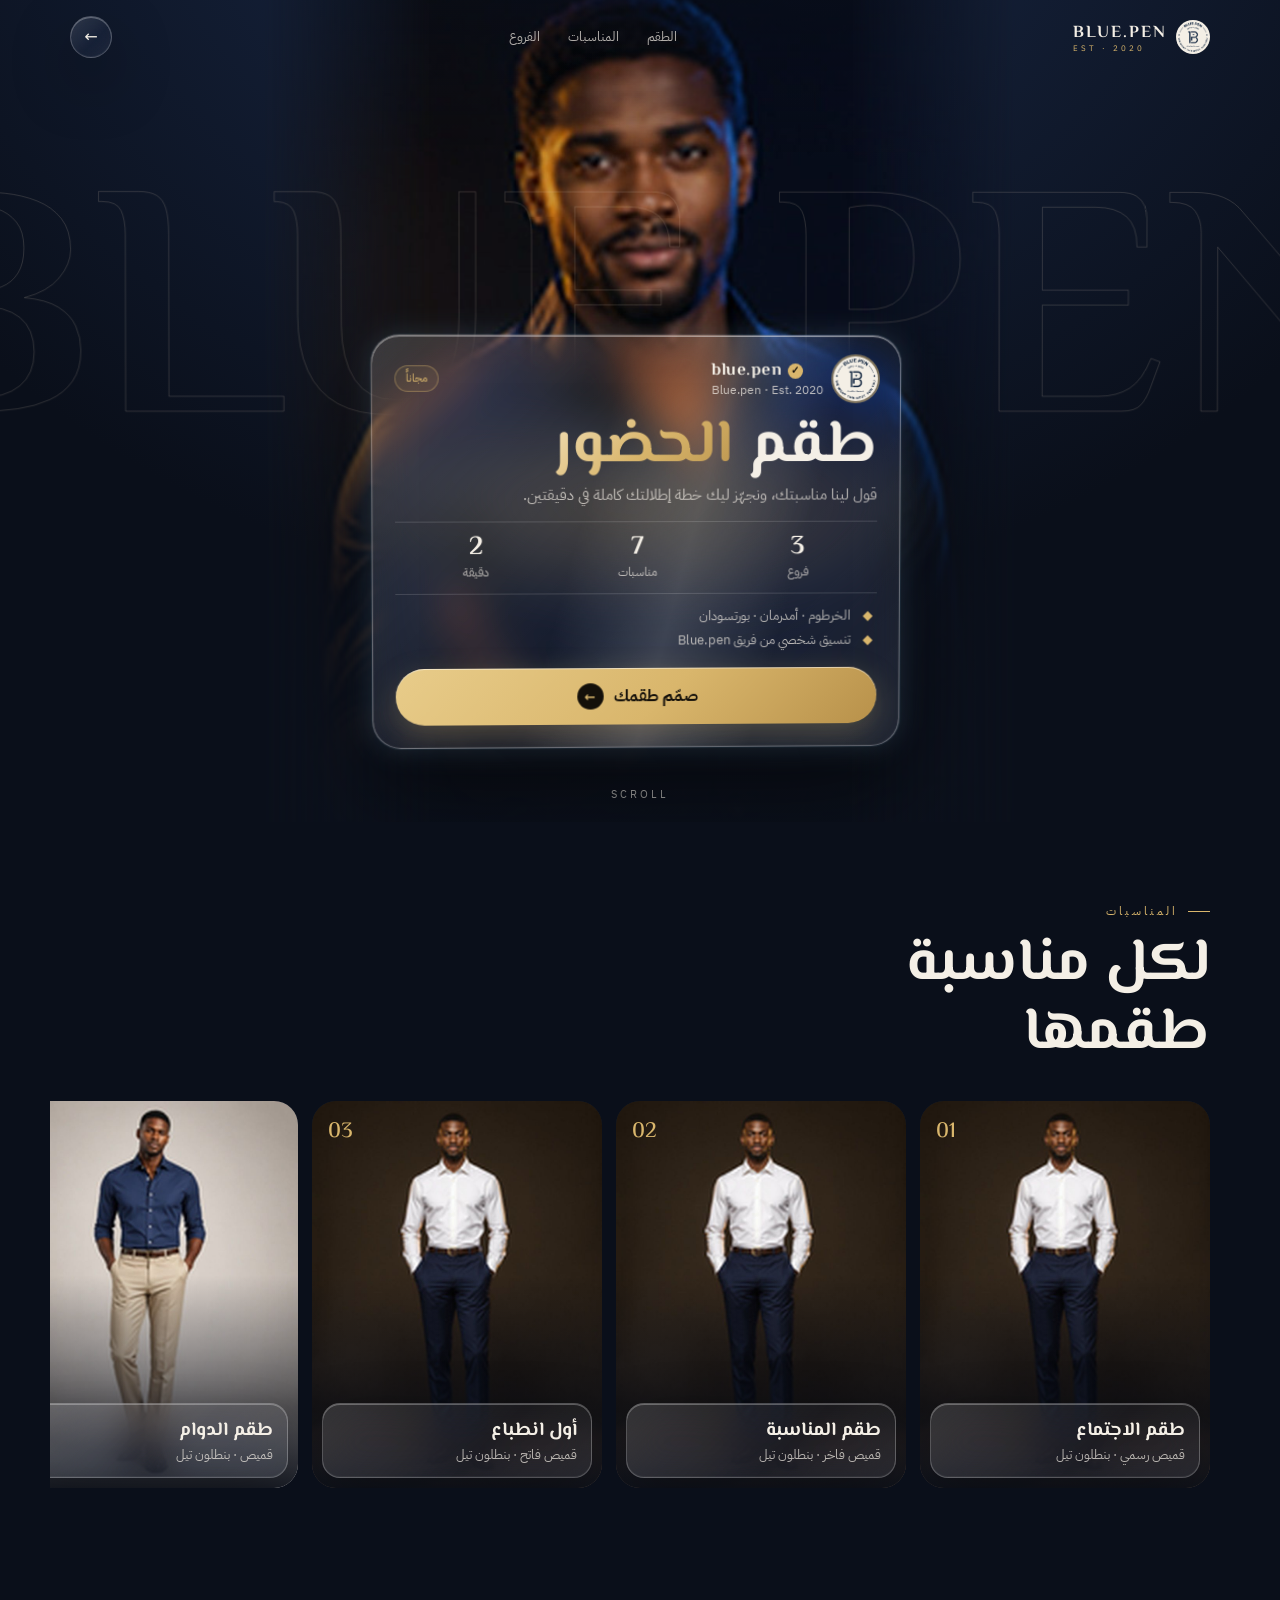
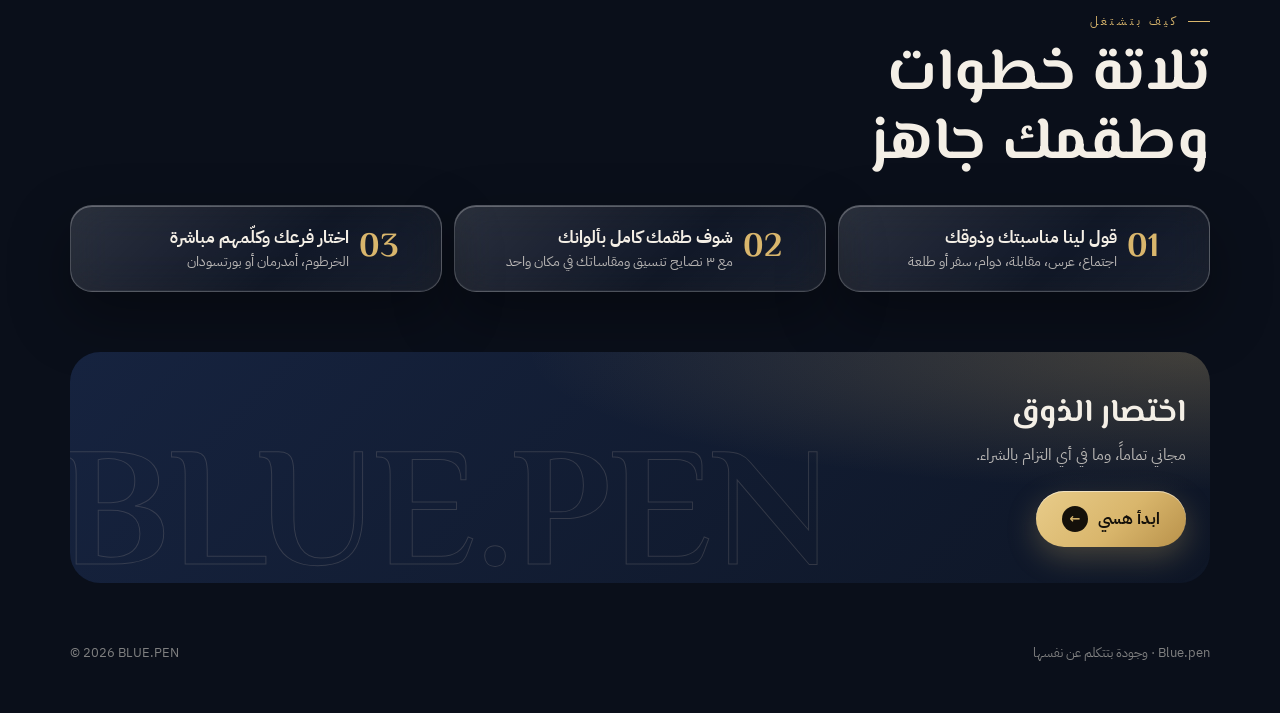
==== commit 820b716b: "bluepen: v4 glass design for «طقم الحضور» (Blue Pen fonts, navy + gold, 4D depth) Co-Authored-By: Cl" ====
--- a/bluepen/index.html
+++ b/bluepen/index.html
@@ -9,383 +9,337 @@
 <style>
 @font-face{font-family:'Messiri';font-weight:700;font-display:swap;src:url([data-uri]) format('woff2');unicode-range:U+0600-06FF,U+0750-077F,U+FB50-FDFF,U+FE70-FEFF,U+200C-200E,U+0660-0669}
 @font-face{font-family:'Messiri';font-weight:700;font-display:swap;src:url([data-uri]) format('woff2');unicode-range:U+0000-00FF,U+2000-206F,U+20AC,U+2212}
+@font-face{font-family:'Messiri';font-weight:500;font-display:swap;src:url([data-uri]) format('woff2');unicode-range:U+0600-06FF,U+0750-077F,U+FB50-FDFF,U+FE70-FEFF,U+200C-200E,U+0660-0669}
+@font-face{font-family:'Messiri';font-weight:500;font-display:swap;src:url([data-uri]) format('woff2');unicode-range:U+0000-00FF,U+2000-206F,U+20AC,U+2212}
 @font-face{font-family:'Plex';font-weight:400;font-display:swap;src:url([data-uri]) format('woff2');unicode-range:U+0600-06FF,U+0750-077F,U+FB50-FDFF,U+FE70-FEFF,U+200C-200E,U+0660-0669}
 @font-face{font-family:'Plex';font-weight:400;font-display:swap;src:url([data-uri]) format('woff2');unicode-range:U+0000-00FF,U+2000-206F,U+20AC,U+2212}
 @font-face{font-family:'Plex';font-weight:700;font-display:swap;src:url([data-uri]) format('woff2');unicode-range:U+0600-06FF,U+0750-077F,U+FB50-FDFF,U+FE70-FEFF,U+200C-200E,U+0660-0669}
 @font-face{font-family:'Plex';font-weight:700;font-display:swap;src:url([data-uri]) format('woff2');unicode-range:U+0000-00FF,U+2000-206F,U+20AC,U+2212}
-@font-face{font-family:'Play';font-weight:400;font-display:swap;src:url([data-uri]) format('woff2');unicode-range:U+0000-00FF,U+2000-206F,U+20AC,U+2212}
-@font-face{font-family:'Play';font-style:italic;font-weight:400;src:url([data-uri]) format('woff2')}
-@font-face{font-family:'Play';font-weight:600;font-display:swap;src:url([data-uri]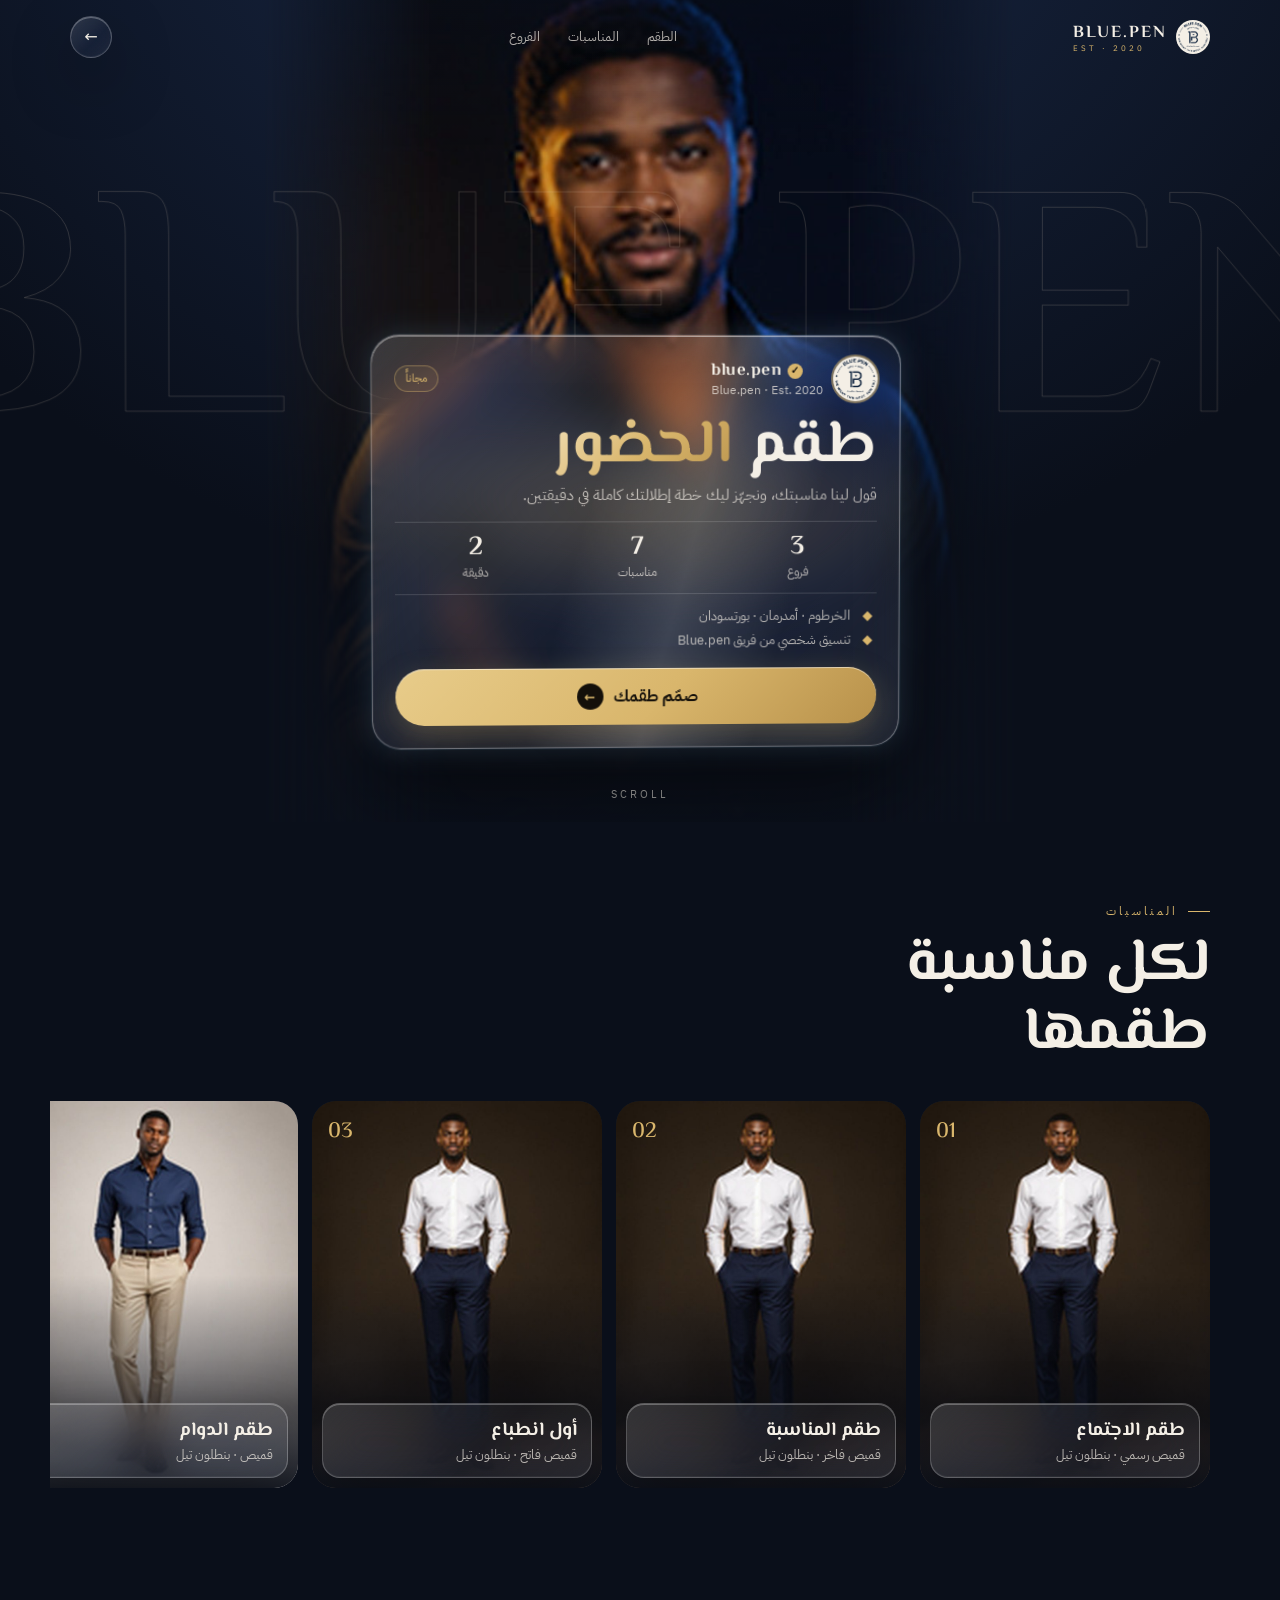
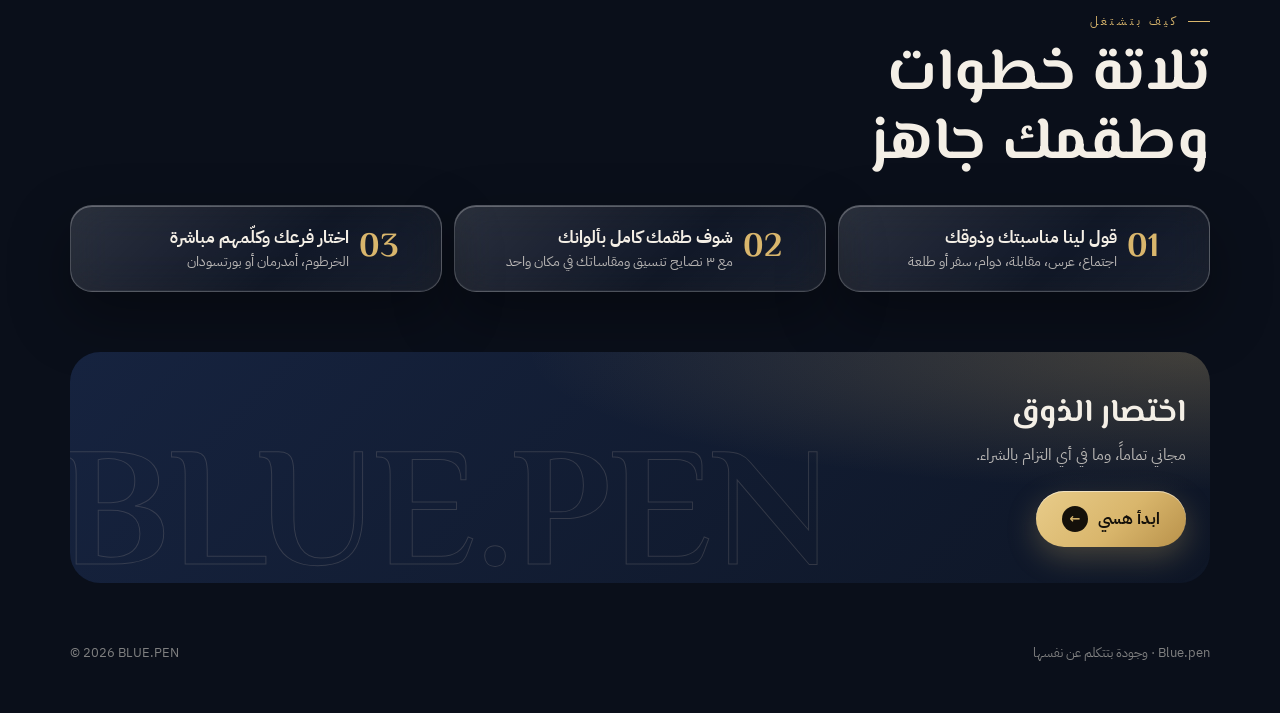
==== commit e435456b: "bluepen: model wears the customer's colours (4K base), Omdurman second number Co-Authored-By: Claude" ====
--- a/bluepen/index.html
+++ b/bluepen/index.html
@@ -144,6 +144,25 @@
 /* result */
 .rstage{height:min(92dvh,820px);min-height:620px}
 .rstage .photo img{object-position:50% 0}
+.mstage{height:min(96dvh,880px);min-height:660px}
+.model{display:flex;justify-content:center;align-items:flex-end}
+.model .fig{position:relative;height:76%;aspect-ratio:765/2400;margin-bottom:-2%}
+.model canvas{width:100%;height:100%;display:block;-webkit-mask-image:linear-gradient(90deg,transparent,#000 14%,#000 86%,transparent),linear-gradient(180deg,#000 92%,transparent);mask-image:linear-gradient(90deg,transparent,#000 14%,#000 86%,transparent),linear-gradient(180deg,#000 92%,transparent);-webkit-mask-composite:source-in;mask-composite:intersect}
+.tagg{position:absolute;display:flex;align-items:center;gap:8px;white-space:nowrap;z-index:2}
+.tagg .pill{background:linear-gradient(135deg,rgba(22,35,63,.72),rgba(10,15,26,.6));border-radius:16px;padding:7px 12px 7px 9px;font-size:12.5px;display:flex;align-items:center;gap:8px;line-height:1.3}
+.tagg .pill b{display:block;font-size:13px}
+.tagg .pill small{color:var(--ivory2);font-size:11px}
+.tagg .ln{width:34px;height:1px;background:linear-gradient(90deg,rgba(217,182,108,0),var(--gold))}
+.tagg .dt{width:8px;height:8px;border-radius:50%;background:var(--gold);box-shadow:0 0 0 4px rgba(217,182,108,.22)}
+.tagg.r{left:72%}.tagg.l{right:72%;flex-direction:row-reverse}
+.tagg.l .ln{background:linear-gradient(270deg,rgba(217,182,108,0),var(--gold))}
+.mhead{position:absolute;top:calc(env(safe-area-inset-top,0px) + 74px);left:0;right:0;text-align:center;z-index:3}
+.mhead .k{display:inline-flex;align-items:center;gap:8px;border-radius:99px;padding:5px 14px 5px 6px;font-size:12.5px}
+.mhead .k img{width:24px;height:24px;border-radius:50%;background:var(--ivory)}
+.mhead h1{font-family:var(--disp);font-weight:700;font-size:clamp(38px,10vw,64px);line-height:1.1;margin:8px 0 0;text-shadow:0 6px 30px rgba(0,0,0,.5)}
+.mhead h1 em{font-style:normal;background:linear-gradient(135deg,#F4E3BE,var(--gold) 50%,#B8914A);-webkit-background-clip:text;background-clip:text;color:transparent}
+.mai{position:absolute;bottom:6px;left:0;right:0;text-align:center;font-size:10.5px;color:var(--muted);z-index:3}
+@media (max-width:520px){.tagg .ln{width:12px}.tagg .pill{padding:6px 10px 6px 8px}}
 .rcard .gsize{display:grid;grid-template-columns:repeat(3,1fr);border-top:1px solid rgba(255,255,255,.14);padding-top:10px;margin-top:6px}
 .rcard .gsize div{text-align:center;font-size:11.5px;color:var(--ivory2)}
 .rcard .gsize b{display:block;font-family:var(--disp);font-size:24px;color:var(--ivory)}
@@ -177,6 +196,9 @@
 .bc a{flex:1;text-align:center;text-decoration:none;border-radius:99px;padding:13px 10px;font-weight:700;font-size:14.5px;background:var(--ivory);color:var(--bg)}
 .bc.n1 a.w{background:linear-gradient(135deg,#E8CC8A,var(--gold) 55%,#B8914A);color:#14100A}
 .bc a.c{flex:0 0 auto;background:transparent;border:1px solid rgba(255,255,255,.25);color:var(--ivory);padding:13px 16px;direction:ltr}
+.bc .acts2{display:flex;gap:8px;align-items:center;margin-top:10px;position:relative;font-size:12.5px;color:var(--ivory2)}
+.bc .acts2 span{flex:1}
+.bc .acts2 a{flex:0 0 auto;padding:8px 14px;font-size:13px;background:transparent!important;border:1px solid rgba(255,255,255,.25);color:var(--ivory)!important}
 .saved{color:var(--wa);font-size:13px;text-align:center;min-height:20px;margin-top:10px}
 @media (min-width:900px){
   .links{display:flex}
@@ -199,12 +221,14 @@
 /* ===== Config ===== */
 const BRANCHES=[
   {id:'kh',k:'KHARTOUM',name:'فرع الخرطوم',addr:'العمارات، شارع محمد نجيب، جنب بيك مارت',wa:'249999028131'},
-  {id:'om',k:'OMDURMAN',name:'فرع أمدرمان',addr:'شارع الوادي، السكن الفاخر، مقابل طرمبة النيل',wa:'249999028131'},
+  {id:'om',k:'OMDURMAN',name:'فرع أمدرمان',addr:'شارع الوادي، السكن الفاخر، مقابل طرمبة النيل',wa:'249999028131',wa2:'249914103010',wa2n:'فريق السودان'},
   {id:'ps',k:'PORT SUDAN',name:'فرع بورتسودان',addr:'حي المطار، مربع 4، شارع السلك، جنب جامع النور',wa:'249123666860'}];
 const PRICES={};
 const LEAD_ENDPOINT='https://yshyajkhsoxtnaaxwevw.supabase.co/rest/v1/bluepen_leads';
 const LEAD_KEY='eyJhbGciOiJIUzI1NiIsInR5cCI6IkpXVCJ9.eyJpc3MiOiJzdXBhYmFzZSIsInJlZiI6InlzaHlhamtoc294dG5hYXh3ZXZ3Iiwicm9sZSI6ImFub24iLCJpYXQiOjE3OTU1MTAzNzEsImV4cCI6MjExMTA4NjM3MX0.xjFEpteTXhnwbyszcDOSWCDiioL0_20hIo9bGN7uTZg';
 const KEYWORD='طقمي';
+const CRM_ENDPOINT=''; // Google Apps Script web-app /exec URL: adds a Sheet row + emails Blue.pen
+const BASE='[data-uri]